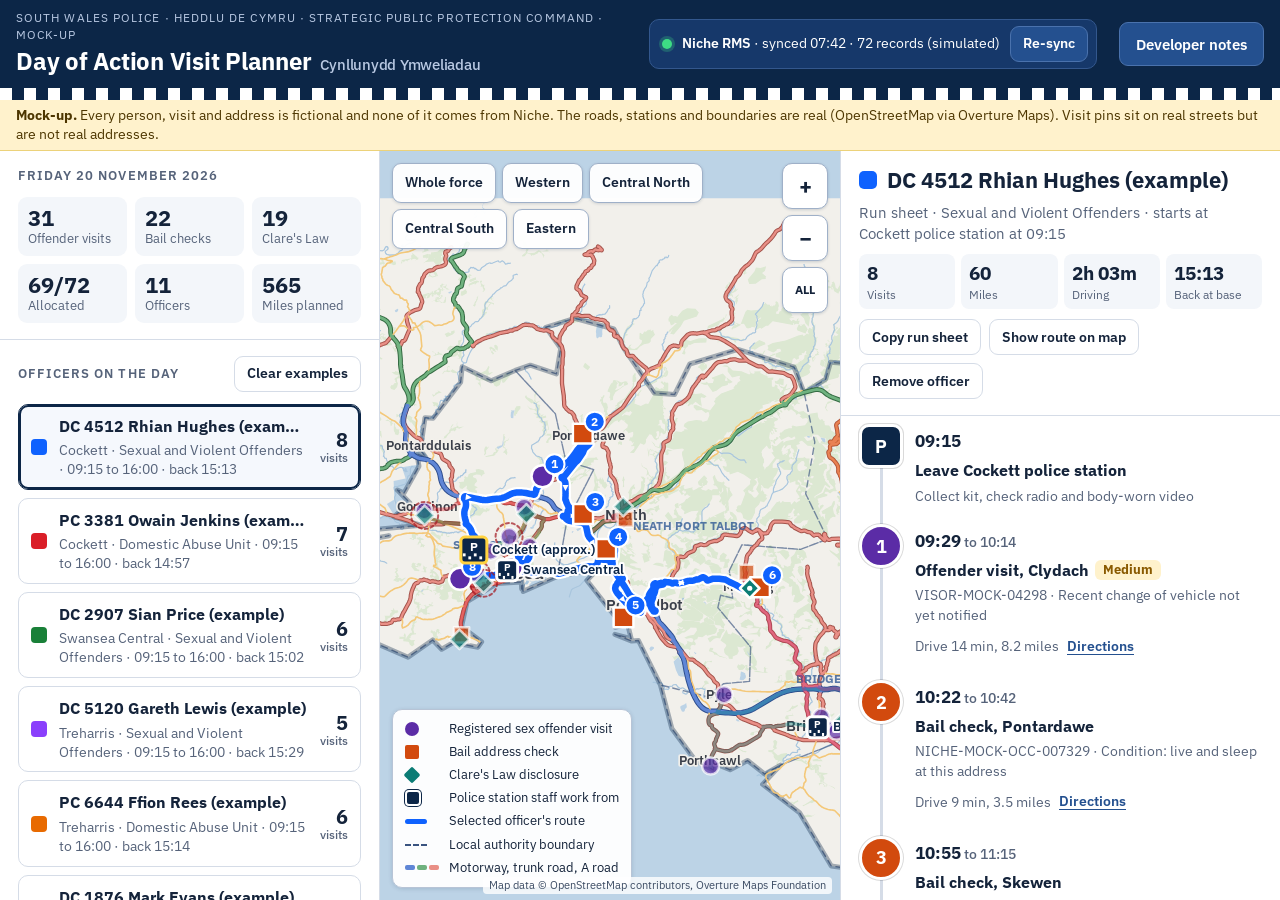
==== day-of-action-planner/index.html @ 505bb312 "Add Day of Action Visit Planner mock-up with real South Wales road routing Co-Authored-By: Claude Op" ====
<!doctype html>
<html lang="en">
<meta charset="utf-8">
<meta name="viewport" content="width=device-width,initial-scale=1,viewport-fit=cover">
<title>Day of Action Visit Planner</title>
<meta name="claude:viewport-fit-sides" content="cover">
<link rel="preconnect" href="https://fonts.googleapis.com">
<link rel="stylesheet" href="https://fonts.googleapis.com/css2?family=IBM+Plex+Sans:wght@400;500;600;700&family=IBM+Plex+Mono:wght@500&display=swap">
<style>
/* Layout: ops-room console. Navy command bar, planning rail left, live road map centre, paper-round run sheet right. */
:root{
  --navy:#0c2647; --navy-2:#16386a; --navy-3:#24508f;
  --hivis:#ffd23f;
  --ink:#14233a; --muted:#56637a; --line:#d5dce7; --panel:#ffffff; --bg:#e9eef5; --soft:#f3f6fa;
  --rso:#5b2ca6; --bail:#d24a0e; --dvds:#0b7c75;
  --ok:#17663a; --okbg:#dff1e6; --warn:#8a5a00; --warnbg:#fff2cc; --bad:#a3141c; --badbg:#fde3e3;
  --f-ui:"IBM Plex Sans",system-ui,-apple-system,"Segoe UI",Roboto,sans-serif;
  --f-mono:"IBM Plex Mono",ui-monospace,SFMono-Regular,Menlo,monospace;
  color-scheme:light;
}
html,body{height:100%}
body{margin:0}
[hidden]{display:none!important}
body{background:var(--bg);color:var(--ink);font-family:var(--f-ui);font-size:16px;line-height:1.4;overflow:hidden}
*{box-sizing:border-box}
button,input,select{font:inherit;color:inherit}
button{cursor:pointer}
:focus-visible{outline:3px solid var(--hivis);outline-offset:2px}
.app{height:100%;display:grid;grid-template-rows:auto auto 1fr}
/* header */
.bar{background:var(--navy);color:#fff;display:flex;flex-wrap:wrap;align-items:center;gap:10px 22px;padding-block:10px;padding-left:max(16px,env(safe-area-inset-left,0px));padding-right:max(16px,env(safe-area-inset-right,0px))}
.brand{display:flex;flex-direction:column;gap:1px;min-width:0;flex:1 1 300px}
.brand small{font-size:12px;letter-spacing:.09em;text-transform:uppercase;color:#b9c9e3}
.brand h1{margin:0;font-size:24px;font-weight:700;letter-spacing:-.01em;text-wrap:balance}
.brand .cy{font-weight:500;color:#b9c9e3;font-size:15px;margin-left:8px}
.sync{display:flex;align-items:center;gap:10px;background:var(--navy-2);border:1px solid #33578d;border-radius:10px;padding:6px 8px 6px 12px;font-size:14px}
.dot{width:10px;height:10px;border-radius:50%;background:#3ddc84;box-shadow:0 0 0 3px rgba(61,220,132,.25);flex:none}
.sync.busy .dot{background:var(--hivis);box-shadow:0 0 0 3px rgba(255,210,63,.3);animation:pulse 1s infinite}
@keyframes pulse{50%{opacity:.35}}
.sync b{font-weight:600}
.btn{display:inline-flex;align-items:center;justify-content:center;gap:8px;min-height:44px;padding:0 16px;border-radius:9px;border:1px solid var(--line);background:#fff;font-weight:600;font-size:15px}
.btn:hover{background:var(--soft)}
.btn.dark{background:var(--navy-3);border-color:#4a72ad;color:#fff}
.btn.dark:hover{background:#2c5ea5}
.btn.primary{background:var(--navy);border-color:var(--navy);color:#fff}
.btn.primary:hover{background:var(--navy-2)}
.btn.hv{background:var(--hivis);border-color:#e6b800;color:#14233a}
.btn.hv:hover{background:#ffdc66}
.btn.small{min-height:36px;padding:0 12px;font-size:14px}
.chequer{height:12px;background:
  conic-gradient(var(--navy) 25%,#fff 0 50%,var(--navy) 0 75%,#fff 0) 0 0/24px 24px;}
.mock{background:var(--warnbg);color:#4d3600;font-size:13.5px;padding-block:6px;padding-left:max(16px,env(safe-area-inset-left,0px));padding-right:max(16px,env(safe-area-inset-right,0px));border-bottom:1px solid #ecd27a}
.mock b{font-weight:700}
.top{display:flex;flex-direction:column}
/* main grid */
.main{display:grid;grid-template-columns:minmax(330px,380px) 1fr minmax(360px,440px);min-height:0}
.rail{background:var(--panel);border-right:1px solid var(--line);display:flex;flex-direction:column;min-height:0;min-width:0}
.sheet{background:var(--panel);border-left:1px solid var(--line);display:flex;flex-direction:column;min-height:0;min-width:0}
.scroll{overflow:auto;min-height:0;flex:1}
.sec{padding:16px 18px;border-bottom:1px solid var(--line);display:flex;flex-direction:column;gap:12px}
.sec h2{margin:0;font-size:13px;letter-spacing:.08em;text-transform:uppercase;color:var(--muted);font-weight:600}
.row{display:flex;gap:8px;flex-wrap:wrap;align-items:center}
.field{display:flex;flex-direction:column;gap:4px;min-width:0;flex:1 1 120px}
.field label{font-size:13px;font-weight:600;color:var(--muted)}
.field input,.field select{min-height:44px;border:1px solid #b9c3d3;border-radius:8px;padding:0 10px;background:#fff;width:100%}
.field input:focus,.field select:focus{border-color:var(--navy-3)}
/* officers */
.offs{display:flex;flex-direction:column;gap:8px}
.off{display:grid;grid-template-columns:auto 1fr auto;gap:4px 12px;align-items:center;border:1px solid var(--line);border-radius:10px;padding:10px 12px;background:#fff;text-align:left;width:100%}
.off[aria-pressed="true"]{border-color:var(--navy);box-shadow:inset 0 0 0 2px var(--navy);background:#f5f8fd}
.swatch{width:16px;height:16px;border-radius:4px;grid-row:span 2}
.off .nm{font-weight:700;font-size:16px;min-width:0;overflow:hidden;text-overflow:ellipsis;white-space:nowrap}
.off .meta{font-size:13.5px;color:var(--muted);grid-column:2}
.off .cnt{grid-row:span 2;text-align:right;font-variant-numeric:tabular-nums;font-weight:700;font-size:20px;line-height:1.1}
.off .cnt span{display:block;font-size:12px;font-weight:500;color:var(--muted)}
.chips{display:flex;flex-wrap:wrap;gap:6px}
.chip{display:inline-flex;align-items:center;gap:8px;min-height:40px;padding:0 12px;border-radius:999px;border:1px solid var(--line);background:#fff;font-size:14px;font-weight:600}
.chip[aria-pressed="false"]{opacity:.55;background:var(--soft)}
.ic{display:inline-block;width:14px;height:14px;flex:none}
.ic.rso{border-radius:50%;background:var(--rso)}
.ic.bail{border-radius:2px;background:var(--bail)}
.ic.dvds{background:var(--dvds);transform:rotate(45deg) scale(.86);border-radius:2px}
.kpis{display:grid;grid-template-columns:repeat(3,1fr);gap:8px}
.kpi{background:var(--soft);border-radius:9px;padding:8px 10px;display:flex;flex-direction:column}
.kpi b{font-size:22px;font-variant-numeric:tabular-nums;line-height:1.15}
.kpi span{font-size:12.5px;color:var(--muted)}
.unal{display:flex;flex-direction:column;gap:6px;font-size:14px}
.unal button{all:unset;cursor:pointer;display:flex;gap:10px;align-items:center;padding:6px 4px;border-radius:6px}
.unal button:hover{background:var(--soft)}
.unal button:focus-visible{outline:3px solid var(--hivis)}
.note{font-size:13.5px;color:var(--muted);margin:0}
/* map */
.mapwrap{position:relative;min-width:0;min-height:0;background:#bcd3e6;overflow:hidden;touch-action:none}
canvas#map{position:absolute;inset:0;width:100%;height:100%;cursor:grab}
canvas#map.drag{cursor:grabbing}
.mapctl{position:absolute;top:12px;right:12px;display:flex;flex-direction:column;gap:6px}
.mapctl button{width:46px;height:46px;border-radius:10px;border:1px solid #9fb0c8;background:#fff;font-size:22px;font-weight:700;box-shadow:0 1px 3px rgba(12,38,71,.18)}
.mapctl button.txt{font-size:12px;font-weight:700}
.areas{position:absolute;top:12px;left:12px;display:flex;flex-wrap:wrap;gap:6px;max-width:calc(100% - 90px)}
.areas button{min-height:40px;padding:0 12px;border-radius:9px;border:1px solid #9fb0c8;background:rgba(255,255,255,.95);font-size:14px;font-weight:600;box-shadow:0 1px 3px rgba(12,38,71,.15)}
.legend{position:absolute;left:12px;bottom:12px;background:rgba(255,255,255,.96);border:1px solid #b7c4d6;border-radius:10px;padding:10px 12px;font-size:13px;display:grid;grid-template-columns:auto 1fr;gap:5px 10px;align-items:center;box-shadow:0 1px 4px rgba(12,38,71,.15);max-width:min(330px,calc(100% - 24px))}
.legend .stn{width:16px;height:16px;border-radius:4px;background:var(--navy);border:2px solid #fff;box-shadow:0 0 0 1px var(--navy)}
.legend .rt{width:22px;height:5px;border-radius:3px;background:#0f62fe}
.legend .bd{width:22px;height:0;border-top:2px dashed #3a5480}
.legend .rd{display:flex;gap:2px}.legend .rd i{width:10px;height:5px;border-radius:2px;display:block}
.credit{position:absolute;right:8px;bottom:6px;font-size:11px;color:#3b4b63;background:rgba(255,255,255,.8);padding:1px 6px;border-radius:4px}
.loader{position:absolute;inset:0;display:flex;align-items:center;justify-content:center;background:rgba(233,238,245,.86);z-index:5}
.loader div{background:#fff;border:1px solid var(--line);border-radius:12px;padding:18px 22px;min-width:300px;max-width:90%;display:flex;flex-direction:column;gap:10px;box-shadow:0 6px 24px rgba(12,38,71,.15)}
.prog{height:8px;background:var(--soft);border-radius:4px;overflow:hidden}.prog i{display:block;height:100%;width:0;background:var(--navy-3);transition:width .15s}
.pop{position:absolute;z-index:4;width:330px;max-width:calc(100% - 24px);background:#fff;border:1px solid #9fb0c8;border-radius:12px;box-shadow:0 8px 28px rgba(12,38,71,.25);padding:14px 16px;display:flex;flex-direction:column;gap:8px;font-size:14px}
.pop h3{margin:0;font-size:17px;display:flex;gap:8px;align-items:center}
.pop .ref{font-family:var(--f-mono);font-size:12.5px;color:var(--muted)}
.pop dl{margin:0;display:grid;grid-template-columns:auto 1fr;gap:3px 10px}
.pop dt{color:var(--muted)}.pop dd{margin:0;font-weight:500}
.pop ul{margin:0;padding-left:18px}
.pop .x{position:absolute;top:6px;right:6px;width:36px;height:36px;border:0;background:none;font-size:22px;border-radius:8px}
.pop .x:hover{background:var(--soft)}
.tag{display:inline-block;border-radius:6px;padding:1px 8px;font-size:12.5px;font-weight:700}
.tag.bad{background:var(--badbg);color:var(--bad)}.tag.warn{background:var(--warnbg);color:var(--warn)}.tag.ok{background:var(--okbg);color:var(--ok)}.tag.navy{background:#e3ebf7;color:var(--navy)}
/* run sheet */
.sheethead{padding:16px 18px;border-bottom:1px solid var(--line);display:flex;flex-direction:column;gap:10px}
.sheethead h2{margin:0;font-size:22px;line-height:1.2;display:flex;align-items:center;gap:10px;text-wrap:balance}
.sheethead .sub{color:var(--muted);font-size:14.5px}
.sum{display:grid;grid-template-columns:repeat(4,1fr);gap:6px}
.sum div{background:var(--soft);border-radius:8px;padding:6px 8px;display:flex;flex-direction:column}
.sum b{font-size:19px;font-variant-numeric:tabular-nums}
.sum span{font-size:12px;color:var(--muted)}
.stops{list-style:none;margin:0;padding:8px 18px 24px;display:flex;flex-direction:column}
.stop{display:grid;grid-template-columns:44px 1fr;gap:0 12px;position:relative}
.stop:not(:last-child)::before{content:"";position:absolute;left:21px;top:44px;bottom:0;width:3px;background:var(--line)}
.num{width:44px;height:44px;border-radius:50%;display:flex;align-items:center;justify-content:center;color:#fff;font-weight:700;font-size:18px;z-index:1;border:3px solid #fff;box-shadow:0 0 0 1px rgba(0,0,0,.15)}
.num.base{border-radius:10px;background:var(--navy)}
.sbody{padding:6px 0 18px;display:flex;flex-direction:column;gap:5px;min-width:0}
.stime{font-variant-numeric:tabular-nums;font-weight:700;font-size:17px}
.stime span{font-weight:500;color:var(--muted);font-size:14px}
.stitle{font-weight:700;font-size:16px;display:flex;flex-wrap:wrap;gap:6px;align-items:center}
.sdet{font-size:14px;color:var(--muted)}
.drive{font-size:13.5px;color:var(--muted);display:flex;gap:8px;align-items:center;flex-wrap:wrap}
.dirbtn{all:unset;cursor:pointer;font-size:14px;font-weight:600;color:var(--navy-3);text-decoration:underline;text-underline-offset:3px;padding:6px 0}
.dirbtn:focus-visible{outline:3px solid var(--hivis)}
.dirs{margin:4px 0 2px;padding:10px 12px 10px 32px;background:var(--soft);border-radius:9px;font-size:14px;display:flex;flex-direction:column;gap:5px}
.dirs li span{color:var(--muted);font-variant-numeric:tabular-nums;white-space:nowrap}
.empty{padding:24px 18px;color:var(--muted)}
/* dev modal */
.modal{position:fixed;inset:0;background:rgba(12,38,71,.5);display:flex;align-items:center;justify-content:center;z-index:20;padding:16px}
.modal>div{background:#fff;border-radius:14px;max-width:880px;width:100%;max-height:90%;overflow:auto;padding:22px 26px;display:flex;flex-direction:column;gap:12px}
.modal h2{margin:0;font-size:24px}
.modal h3{margin:8px 0 0;font-size:17px}
.modal p,.modal li{max-width:75ch;font-size:15px}
.modal code{font-family:var(--f-mono);font-size:13px;background:var(--soft);padding:1px 5px;border-radius:4px}
.modal table{border-collapse:collapse;font-size:14px;width:100%}
.modal td,.modal th{border-bottom:1px solid var(--line);padding:6px 8px;text-align:left;vertical-align:top}
.toast{position:fixed;left:50%;bottom:24px;transform:translateX(-50%);background:var(--navy);color:#fff;padding:10px 18px;border-radius:10px;font-weight:600;z-index:30}
@media (max-width:1180px){
  .main{grid-template-columns:340px 1fr}
  .sheet{grid-column:1 / -1;border-left:0;border-top:1px solid var(--line);max-height:45vh}
  .main{grid-template-rows:1fr auto}
}
@media (max-width:760px){
  body{overflow:auto}
  .app{height:auto}
  .main{display:flex;flex-direction:column}
  .rail{border-right:0;border-bottom:1px solid var(--line)}
  .mapwrap{height:68vh;min-height:420px;order:-1}
  .sheet{max-height:none}
  .scroll{overflow:visible}
  .legend{display:none}
  .brand h1{font-size:20px}
  .brand small{font-size:11px}
  .bar{gap:8px 12px}
  .sync{font-size:13px}
  #devBtn{min-height:40px;font-size:14px}
  .mock{font-size:12.5px}
  .areas button{min-height:36px;font-size:13px}
  .sum{grid-template-columns:repeat(2,1fr)}
}
@media (prefers-reduced-motion:reduce){*{animation:none!important;transition:none!important}}
</style>

<div class="app">
  <div class="top">
    <header class="bar">
      <div class="brand">
        <small id="forceLine">South Wales Police · Heddlu De Cymru · Strategic Public Protection Command · mock-up</small>
        <h1>Day of Action Visit Planner<span class="cy" lang="cy">Cynllunydd Ymweliadau</span></h1>
      </div>
      <div class="sync" id="sync" role="status">
        <span class="dot" aria-hidden="true"></span>
        <span id="syncText"><b>Niche RMS</b> · synced 07:42 · <span id="recCount">72</span> records (simulated)</span>
        <button class="btn dark small" id="resync" type="button">Re-sync</button>
      </div>
      <button class="btn dark" id="devBtn" type="button">Developer notes</button>
    </header>
    <div class="chequer" aria-hidden="true"></div>
    <div class="mock"><b>Mock-up.</b> Every person, visit and address is fictional and none of it comes from Niche. The roads, stations and boundaries are real (OpenStreetMap via Overture Maps). Visit pins sit on real streets but are not real addresses.</div>
  </div>

  <div class="main">
    <aside class="rail" aria-label="Plan the day">
      <div class="scroll">
        <section class="sec">
          <h2>Friday 20 November 2026</h2>
          <div class="kpis" id="kpis"></div>
        </section>
        <section class="sec" aria-labelledby="offH">
          <div class="row" style="justify-content:space-between"><h2 id="offH">Officers on the day</h2><button class="btn small" id="clearOff" type="button">Clear examples</button></div>
          <div class="offs" id="offs"></div>
          <form id="addForm" class="sec" style="padding:12px;border:1px dashed #b9c3d3;border-radius:10px;gap:10px" novalidate>
            <div class="row">
              <div class="field" style="flex-basis:100%"><label for="fName">Officer name and collar number</label><input id="fName" placeholder="e.g. DC 4512 Rhys Morgan" autocomplete="off"></div>
            </div>
            <div class="row">
              <div class="field"><label for="fBase">Starts from</label><select id="fBase"></select></div>
              <div class="field"><label for="fTeam">Team</label><select id="fTeam">
                <option value="MOSOVO">Sexual and Violent Offenders</option>
                <option value="DAU">Domestic Abuse Unit</option>
                <option value="POLIT">Online Investigation Team</option>
                <option value="NPT">Neighbourhood or response</option></select></div>
            </div>
            <div class="row">
              <div class="field"><label for="fStart">Start time</label><input id="fStart" type="time" value="09:15"></div>
              <div class="field"><label for="fEnd">Finish time</label><input id="fEnd" type="time" value="16:00"></div>
            </div>
            <p class="note" id="formMsg" role="alert" hidden></p>
            <button class="btn hv" type="submit">Add officer and plan route</button>
          </form>
        </section>
        <section class="sec" aria-labelledby="typH">
          <h2 id="typH">Visit types to plan</h2>
          <div class="chips" id="typeChips"></div>
          <div class="row">
            <div class="field"><label for="sAdmin">Write-up time at end</label><select id="sAdmin"><option value="0">None</option><option value="30" selected>30 minutes</option><option value="45">45 minutes</option><option value="60">1 hour</option></select></div>
            <div class="field"><label for="sReach">Furthest visit from base</label><select id="sReach"><option value="20">20 min drive</option><option value="30">30 min drive</option><option value="40" selected>40 min drive</option><option value="60">1 hour drive</option></select></div>
          </div>
          <p class="note">Rules the planner follows. Only offender managers lead visits to registered sex offenders. Only the Domestic Abuse Unit gives Clare's Law disclosures. Any officer can do a bail address check. Overdue and higher-risk visits go first, and times the applicant can safely be seen are kept.</p>
        </section>
        <section class="sec" aria-labelledby="unH">
          <h2 id="unH">Not allocated</h2>
          <div class="unal" id="unal"></div>
        </section>
      </div>
    </aside>

    <div class="mapwrap" id="mapwrap">
      <canvas id="map" aria-label="Map of South Wales showing police stations, visit locations and planned routes" role="img"></canvas>
      <div class="areas" id="areas" aria-label="Zoom to area"></div>
      <div class="mapctl">
        <button type="button" id="zin" aria-label="Zoom in">+</button>
        <button type="button" id="zout" aria-label="Zoom out">&minus;</button>
        <button type="button" id="zall" class="txt" aria-label="Show whole force area">ALL</button>
      </div>
      <div class="legend" aria-label="Map key">
        <span class="ic rso" aria-hidden="true"></span><span>Registered sex offender visit</span>
        <span class="ic bail" aria-hidden="true"></span><span>Bail address check</span>
        <span class="ic dvds" aria-hidden="true"></span><span>Clare's Law disclosure</span>
        <span class="stn" aria-hidden="true"></span><span>Police station staff work from</span>
        <span class="rt" id="lgRoute" aria-hidden="true"></span><span>Selected officer's route</span>
        <span class="bd" aria-hidden="true"></span><span>Local authority boundary</span>
        <span class="rd" aria-hidden="true"><i style="background:#5f86d6"></i><i style="background:#6fb27f"></i><i style="background:#e98f86"></i></span><span>Motorway, trunk road, A road</span>
      </div>
      <div class="credit">Map data © OpenStreetMap contributors, Overture Maps Foundation</div>
      <div class="loader" id="loader"><div><b id="loadT">Loading the South Wales road network</b><div class="prog"><i id="loadP"></i></div><span class="note" id="loadS">Decoding 85,000 road links</span></div></div>
      <div class="pop" id="pop" hidden></div>
    </div>

    <aside class="sheet" aria-label="Run sheet">
      <div id="sheet" class="scroll"></div>
    </aside>
  </div>
</div>

<div class="modal" id="dev" hidden>
  <div role="dialog" aria-modal="true" aria-labelledby="devH">
    <div class="row" style="justify-content:space-between"><h2 id="devH">Developer notes</h2><button class="btn" id="devClose" type="button">Close</button></div>
    <p>This page is a working mock-up of a visit planner for Day of Action deployments. Routing, allocation and directions run fully in the browser against a real road network. Only the case data is invented. Use this page as the brief for a production build.</p>
    <h3>What is real and what is mocked</h3>
    <table>
      <tr><th>Part</th><th>In this mock-up</th><th>In production</th></tr>
      <tr><td>Road network</td><td>OpenStreetMap roads via Overture Maps (release 2026-10-21), 72,000 junctions and 85,000 links, with one-way streets. Built into the page.</td><td>A routing engine (OSRM, GraphHopper or Valhalla) hosted inside the force network, or a commercial service approved by the force.</td></tr>
      <tr><td>Base map</td><td>Coastline, rivers, woodland, local authority boundaries and place names, drawn on a canvas.</td><td>Ordnance Survey basemap tiles under the Public Sector Geospatial Agreement.</td></tr>
      <tr><td>Police stations</td><td>Real stations from Overture Maps places. Cockett and Treharris are placed by hand and are approximate.</td><td>Force estates register.</td></tr>
      <tr><td>Visits</td><td>72 invented records with mock references. Pins are snapped to real residential streets but are not real addresses.</td><td>Read-only feeds: Niche RMS (bail, Domestic Violence Disclosure Scheme applications) and ViSOR (registered offender visit schedules), geocoded with AddressBase UPRNs.</td></tr>
      <tr><td>"Niche sync"</td><td>Animation only. Nothing is fetched.</td><td>Scheduled extract or API, with an audit log of who viewed which record.</td></tr>
    </table>
    <h3>How the planner works</h3>
    <ol>
      <li>Travel times. Dijkstra's shortest-path search runs from every station and every visit over the road graph. Speeds are set by road class: motorway 100 km/h, trunk 80, A road 56, B road 48, minor 42, unclassified 35, residential 28. There is a 4-second penalty at each urban junction.</li>
      <li>Eligibility. Offender visits need a Management of Sexual and Violent Offenders lead. Clare's Law disclosures need a Domestic Abuse Unit lead. Bail checks can go to anyone. A visit must be within the chosen drive time of the officer's base.</li>
      <li>Allocation. Visits are sorted by priority: overdue, then risk, then specialist-only, then time window. Each one goes to the officer and position that adds the least time while still fitting the shift, the write-up time and any time window.</li>
      <li>Improvement. Each route is improved with 2-opt and relocate moves, then any visits left over are tried again.</li>
      <li>Directions. Each leg's path is turned into plain-English steps from the road names and the angle of each turn.</li>
    </ol>
    <h3>Rules to keep in production</h3>
    <ul>
      <li>The named lead on every registered sex offender visit is the offender manager. A buddy from another team never leads outside their own discipline.</li>
      <li>Specialist-only visits stay with two officers from the owning team.</li>
      <li>Disclosures respect the times the applicant has said they can safely be seen, and are never planned when the subject is likely to be present.</li>
      <li>Store as little as possible on devices. Show addresses only to the allocated crew, and log every view.</li>
    </ul>
    <h3>Suggested data contract</h3>
    <p><code>Visit { id, type: rso|bail|dvds, ownerTeam, uprn, lat, lon, area, risk, overdue, specialistOnly, durationMins, window?: [start,end], flags[], sourceRef }</code></p>
    <p><code>Officer { id, name, collar, team, baseStationId, shiftStart, shiftEnd }</code></p>
    <p><code>Plan { officerId, stops: [{ visitId, eta, depart, legSeconds, legMetres, steps[] }], finish, unallocated: [{ visitId, reason }] }</code></p>
  </div>
</div>

<script type="application/json" id="appdata">{"graph":"+K8Eu4M1gv34BEIHKQ9TIvUCnQWeAUQAXI8BA4oBnQNFoAFI5QLlAgQFa+gCJs0BpgUKZTxIUS0NI/oB0QLdBBGkBP0DdK8BTBlYDoYBwgWlAjo07gEnGmiQAUF3enk5jAIEK3hjC5YB9gGNApcCEQIeTv0G0QFvhgT9IZ0HghigA90e4AEce1GbBIQBAUfIBcYBhQOPAjVGPBjVAX0wRjWxAnALd0YLWnFuAk5ZrQJlhiFjvx3GASrjARm1B9Iq/AXiAqkBKQ6FAbABGArYAbsEugXHBp866RSEM5YorgG7Ha0C3Ry/FIILsw3kJv2EAfsLqgOwC/5t+Q3lDIwI4y3yDrcC5AacQfUUgS24GIQE8wy5SMEDgQTECfAbhxGyBO8Cjw+eDoAH3AS5DZ8KmQ/MO7lf3wR+7AbMBKYQrQbJAowCJf4G7g/NBskQhQjADKwN2B29e/sU0AmiFa0K5RH7Cp0EgyfMD9EDkhCIAuUBrAF5mQTIA/oD2AqDAuUOsDLrAs0FggPdLvcByQFKygrdCKI37APfCMgEywKxAeAB5gKFAmIZvAToGyf+AvcFqwWgGJgCiwj8XxYYAh+CBq1c9hCPIJ8M4hukAXeZA0neAsIBESmFDPtN/iOQNLsLyQFzJ+sGswN56ByMBpYBFI4BgAHDAboiZ/gBsReABP02HPMfKDpII4wF6gKHCbEF6wGcB1vcMpQH/wKzA80LqgEFuAOpBIYBlQP1AVh6xAGdAV8abRIUEVwVF/gBjwLHAeATHxeUAagcswPBBswCtgeeAVO9B8EYsgPwAdMEoQLtAeIwjgXyBKoD6ATFA+sEvAa3Ak/eAoMDhgfOCcEaqQW0EOIGkQ2GCJEonwbCDeQDogTPBuoJ0QX7L0RDPUwcRKsBnwEzBYwCjQ/+BrMOMRqtBZ4B8AWLAtcFUhYuqAFrvgb7Ap8BPwyGAiOmApoO7A/[base64]/[base64]/AoIE4BOtDOhVb9QJIlCAAb8FAyBcHSu/BEwBA0tPAi4/EsABT3UFLJ4BuwEgHRsFKeoBfBNVSzQGTyo6ngMNeAknIgYRKwojDhAKGgIeCBMGPSRaI14uUwl/BxEenAErigRO2QG+AZIDswGpBhZ9EActYUYYQ+MCGhoEmgFjjgJTU1LlASqDAgdMKWNMFlxekgHQAa8BBIYBXXEHOqoCFggMrgMEKt8DnAS2B27/AZ0I+gGoBwdZkQLDBC+nBCOdA6MBVMIE6QbhA44IZiUckwEiekIXVO8BbZADwAEEPaoBxwH6BIgBX6ACgAODAscBhAFpwAHNAqcB3QEtpQFXAQmTASmSASQPtAGzAm7RB01EPBYYATA7FqMChQE7ngGMAiKmAUtDT/gHVlTtAVpm1AEdTiv3AWn4AqACpAehAe8CiAFzF8cDiwHMAdACqgEbjgMrnQI6lQJRmwQJGhY1BCAbugFy/wIKHwj4AigaFwhfkQFsuAewAcwCkwHlBUKSAnyEA0KDASn3Bm9hlQFLxAEMes0B/QKfCxkgR0u0BbUBqgMy/wGOBvsChgk/P1BSftwEmQKsBNQBoQOEAYECPsgFOakIHMkBDP8BHPYBIFY5N88BlwF8+AUsUwoMRrQEOLkBTfECOvkBY/ACtAEeWfQDGIUBdGEPfXe1AlA7ABcnCUaNAZQBoQShAvoBGMUQS0oGmAF2ZVpVExwFdELJAXONA9cHrVYWI7YM/hG/[base64]/DnbAqAFFoADgQFBLCs1mgFchBCRAfsFaDtWlgQtlw2mA+YCxwL2Aw7SAR3MBC7yATL7Dx/DAkHKAk0yHfMHrAOEAZsBwAQ/d0iJApMB7AJthASAAvYGFZgEzgK/B60BqwOfAZwHbg1LygaQAQssrQTTAUPiAekLB9cGJC8XQgtEhgH0AkrSEp8CcCogTjy2AeMCqQGtAs4CwwO/Au0EOwpaHpwBygclkgVqjwyFAcMGXREu2AI72QEZYhT9BUgzIy56CBzABDUvVowC/wHsCcYCAJ0BjgganwIA4QGMAdEKEMQNsAHFBNMByQFq0ALXAVGEAowDNJUBF/8CbYcONVTYAeABvhbBkgGSBfJEsxHmB6MK5kfnAiWiA/wBywGMCWimAw7FAlDDBBGAATHUBROqAjCPAhH7Aww3KhoAuQIKN0a9CIAB3wGxAfcEIgoQE1IwNUYXADAQM/AIMk9FpgbmAdUFBMgGFIYGVLkE8QGgBhaVB/oBuwHHAfcE9AT5BrsErgM/[base64]/HUArQSAvQdoB1gSTAYcCa4cEzgGGAgERCic6aGcPAkUs+QEaiBIdkwFMhAINrwE8/QGDAXdqkAM0lwJOYlXQAYYBqQePAZsKJpwVEAgGCkyZAwK4ASf/[base64]/[base64]/[base64]/Q6sEXtT8QODEIIKrgKlBLYJEmIVcTbqAewB4gHHAY86eBYMDPQBZaoBogPqAoAppweyCrACAj32AzIVigH4AR7FBoYBVlOxA1mfMg8EVmGuEfMHsw+QC2uJAm4WFI8BAxIJ6AFH5jm6AakD4QFBngJ+ceUBEugEBi4inwF+hwUdlgJS/gRWywXBAr83sAekAocEqDcnoQECca0B8gK+AsYBMGbwAo0ThQSyEooC6wQHigEnwAT+C4uZAesR5QbSBew4kgL+KzIRBhtGyjnZAdwBC384ZuYC7QN/4Q47GhMpCjgcNjWLAVyEEzKKAegD2QePBN4DwgGOAlr5AsICswOlA9ELjQESNDy1AdMouAFdelG/AcMB4APcA+EBrDq0AfUPEAUVA4ABxg4ujALvAc8DrAEhtwGZBLQC2APPAagBhAHQASXvPD/[base64]/Bq8CqghW7jirAc4DrQKDDqgBRSUpngOkAroNpQyBDrsib98ChgG8AmS9AWcHhgLsL8ABngndArMJmASbAReNK1OtCxoD4QO9AiVm/hH7LakLyi9wBfkBggrPApwr6gJyMYIBHBuEAaQBHtcrdIsCygWeJrcD3yQ/aB53rgO2AbkDkwLuASwNRrsChQzUAr9XsQHXC3IPJMcBQawCDRIiCekBN1ahAgYCjAHGDIsCrAFlFRL3CnBdC6UBpwGuDdQNxBWVD6EUHVe/[base64]/AFuAF1gAIHETTMDwAQAzY1tGMGHeQBXAIJXp4jZigHIReVAw0sFEAHNzI3ATxYtyA9qiBoJ1WIA/[base64]/[base64]/sC3gFOvwG8AqgBwAHXAvABkgNa3wK/[base64]/BAs4L2AG3AuABvgLIDZYCSVhsjwGgA5sChQTtAj0RjwEQBjs0OEV/RhEHEhaJB50E1AfpDVIwAGadAWGrAcwEMvkFQ6QBHuIFLC8oDIECFwQpJXvYAQZDhgEp8wXDBOMHuAKmBaQGxBU9zQEWDRYPD6ABFgwKDxxQAdsOTERDIs4B7wIovBBUmw0jzQMQWMkHwzTVBqo1kwF0AIwBYxU4XFEbxgE/KTB6UJEBrQFQN3tVogMR+QEiKCiMASZx5gEKZ94B0ggd9QnkA/cGZUKlAe4GdixQT26CAUtOSQebAgpupwEGFZUBbHNyKGFKJ/[base64]/wWYAZYBVFUBCKoEIw0YHAeeBBAJAoAGGqcGaCroAYgHKZkJ2QLXBHL9AUoE3weXI5YN3QmdC5EbBdAKxgHbKRPsDcEDkAZ6ygLUAY4VuwusDC/KDHSJJYkCxxCqBLpKowH8GnMBtQLhA6YFogEOF50FowG8A8IFf3qUAR62AjRjmwUNMSIjEjJ0/AapAS0+zwZcAUkVAwkLJQAFW/UMVLYCFxAGXIgBd9kB4wMYP0WOATCXAUcKBkcLejiLCTQAGD0MKoAIiAeTBbAHWYgH1AK8CSUD8QGdAztUCOsDA+YFU/cCTNcCkgE8lQS1CtwCcxU9LZoLgAGwAYcC5gb7AYcB3wEBvwUGwgJNhgJ69wF5B44BpAIMBJMBjQHTAim9BRkzxQWrAj0n5gXyAik2KjsrqgUaP9cCgQHAA5YEgwEVBBmrAR0/Kl7hAm0lEN4BCQgyFEkCErcBIRudA/[base64]/wh31AVlyQKxAtYIu0zwCLUCU8ABmQH2XJ0CHeYCuQ3OAROHAlOMAwa3AsoJ+AGdArEBgAMhJUIQIAaUAZwC8QH0AktKVbkGyAqcRKkHxUFmOc8BqwFgvAQeKStqLPkFqQGfCI4BQ0ueAp4CYaUBsQIYmAd1swO6AqoCO/[base64]/AuBC84GDJUTNdgTSghnWcwCq0EhhgEOlwFJCDDjAbEB8QadAuYHogNI6QGYAaoBd8UC/AuSAe8MhgFLIZ0HZSYhsAdLsgEBlgyPAfkMJ5QBqQFHA/cBcu4C/QFTD4pCjg+6Ld0D6AjoAYgS+AGUBosMoBubAivyAXvdASCWAdADwAG7AtMBiQJKnQE6b1ycAgyfAhkDDbID0gScBvEF0ghpV5YBhwq5AcUEf5MBH9YBcdoBhALuD+wBHaQFxw9TWmY6Do8D2wGGAXP3AcICEusB/gFAWrMBTVzGAxY2rQHDAUHZBGWVAl7SAQwCDgASkAUwzQF5rQHMBIkRmgFwHA6IBOMJqwGuCq8Dgg++AQ456AIEEh6pAlU+hgFwG3SyAq4CgwVc3gKLBghljAK0AT1u0wHCA6kBywINDBIMad8B/[base64]/QBLHv1AZQDtgOBAp8DyAO4AbsN+gFMF4AIMXwGESMSggGpAlysAV/hBXgPbbIE/gH/AZsCkgII7QZJCeAB4AIM9AQaY8ADkQeJAqwHGwMKDzJdX8wBBRQiD4YL9hb0B9gKlxKdIxsQjgKbCMIEnAX+A6YGmQXFB5YBFMUC3B+sA9MfPJYC4gHDAm+8ARoaIiL6AeoDkwGHAx8OtAH3AgI3awIqngQcEDrwAQ/dBgGGB5ABaEsytgFVogHuAqsBkQI1HrQBNGX1BFgqXyMSC8oBogFpqwTQAbUBxwF8ggJKUZAEAwUFByGUBa4CvgIU3Ql1yQIW8AMFBQ4QMP8BctgBHZEB0QGJBO4CVIUB0As5GBzVAqoBUm1ECZACiAE6/wKrAvwDmAaDBZQB8gPgMJkCeuQBkivZCogB3hGNELoB+hubCeIWnQivBtUMykbaBtIP4hGDGu8N8xiGC/cE/QrEUPoHugHRBqcDhglWowm3AbQL5wjwBKAk5R7pAf4IxRSeEMQLmRiiB0AmvQGqASWBAhuOAbgC/RI4lSujCPw9ggGZEcQGtAzuMOUSOUn2BMgCugOXA+MB4QEJOhQBuRueE642fO8YuRMQFyUb6wEPiAIF5wEX5AEFkQufJLQRgwvGBIcc9RbZDIoEwh+6BRrLD+kF5hvJBK8KqCWJG/IR+C3PDvcemx0ftwSSAyQRDFIWC6kevQSKIc8C+BLPCIgqvg+NATolWycKCwhQARglYc8QjgWmCZVj2QX7HYoJ/g6NBs0ZigS3BK8CrQv4AVBExRP1CPwsQi1AiAHSBqcz2QjNCssCKuwK6xbRDIQbYy28AbMBmwFwkQJ9vAHeAVdJOnztAbUDIPc1+AGGAZECtwIckAMKKtwBXNsBwwQfyAEFIj67BpYBJiWbAeAEhwK9Aa0DfaIHxQF/HvwDdBk84gNAzAFhjQMTECojEo0CMmU/hAIg5wOgBOECwwSKAY0BKYACRAzQAQk+fKABNLkBENMB/QHHAowCFkGgBkRU0wHUBIACWoIEZPkGuQVWlgEz/AFeT9YDeEP5CgGSAeMBvAGMAp8DMIIEGvUDASU0XiAhNwVWQzv+AiE7GGNT3gP4ApYBLZwBJ5wDzQKsAooBvAFXpAEKjwG0ArsDQcsIBzNGsgHLARykAbECZ78BOikoggIwggIQdEYkON8CNr8DNesCSIACggGCBE/0Ay3+Ab8BRyHQArICFi7OAuUCY6ICmgNl+QOZAR4XgAL+CLYtCrUo0QJukQKDBgqlA8EBpwENASAEpgGqAocBkAHOAbADtwK/B07fA5kB4wUuHi0zHhlWBitKOBMGLDRhMSaoAYwFiwIqsAHXAULsARi6Ac4B/[base64]/zAuoBGAs1IdACSmk42AKFAocFN1oKjAE0iAkrlAG1A5AdjAEkPzAX+AWkApYCnwHtCIQDgAHNAdYHHh08IhBpgAGwAVdgkwSKAYsBWy/wAvIBtQdLAl3OATzRAlqvA4UD8Qi4AawHHAJJkgEN4gQZkwElzAEhoQhahAPDAeAN3AErE3MSJRQvftha0An7BKoC+z/[base64]/A/gBtgIrjCCSB6wDuQObIk6FAuME1wLIBCoAGCiGBAcqTv0BGiUNrgE1QkIMGzpYAi8lFdkBED4SexpIEm0ONKwcwBr9F5gLqgFOST67AcoBnAGAApIBqQJRG0ZdWlV2Gmtk/wNL5wPVCIIB8CoPJA3gAiCCAZQB6QMz1QMeEHGuAuABR0WOARpaCK8C6AfYIIcHoSBCa1bGAWqLAXHuAYgBCGFpCD1QpQGNARCcAdwBIJEBEV2KAXSGBPIGjwL5B4kCmCF4wgSwA6IBwwWcAlQw/[base64]/cm7AvyBrME/AOyCpUQxwbMDL4EgAH7ATeXBL0BaoBTxCD7FRQa7xGGG8kGn2XuAsM02QT9AqwBCsADLs0HR8YCjgHMAp0NwQWYDPEF/[base64]/[base64]/AR+aBEblAZUB5gFQXADkCMAk0RDaJtAJrxS3C1L8AfoT8gTwJeEHWE/zHIgLkAeRAf4IuAKODI0ClgKfCJkBnQjtD/UGhhCWBsQBww6mA5JV4VrbJcYJuhPvIEDpAfcEygGoBoYPkwvrAQz/A7IBgREhNbgBrEOUA3tn6wHpA9QDJRUu/gEIEA0dgwFoEgcjDhU1TpECPqUC6wEzTDP/AYgBmAHmA78DfqwE8Ugl/gIwFG8iX3mhARJBW/IBW6kDTswBK7cCzwFXWK8BrgHVC7Rw1h33C5cbtwqQI84DhAXGHfcr1QbqDq0oxRDoMzKRRu4I+Q/tAd4T9AHqDcMBFewBrUjkAvsCoQTyPnMkRB4fHuYB0AsCQRyXDJAD0gwGICO9TABCRhtQzwTEAsQBrQGVAhYLSLIDZsEQ/QL6DYkFlTuDCM0UqAK/AkJLuQF9CB0IHyT0ARw+2wKaAksLUEQ7ZVla1AWXRUglFxQQEOoJ6gqbCe8KHw0PFAYfDSMCH/[base64]/KGuM5txj8OJQBHo0BHtYBDZ8BqQGaBC7iBfoDngmxb78S6Q0BDAEOwQEbEWQYAi0DvAHxAaEBkw0GEqUB+gK1AeMD5AH7BlWPA/oB9wP3A4UBzASMCRUABK8CtgFjGbIKKZcHIKQBPKwBL9sEEXBK+QGsAQ7UAZQBhwPBA/ACugQdmgEloAEvogEthgE8B18cvAOKA9ACmATRA78DRB4FlQWXAmwoDnDVBqYCb2uaBDiXAkiBAaEBzAZQCiUsOqADA1Z2wAEKCDznBakBqgWSAZUDoQG/CsICrgIS4QIN1AwDgQFK4QnlAvcEhgMhhQGHAQv8A64BxAK/AfIC0AEqJcwGObECtQHBA6ABHEDeCNkB7oAB/gPjBrECyA0yIlvyBcIClwQjQ8ABkQfNAeYGpwE+YJECmgEyPR84gAITJGbdARzSAZQBsgE5pwKIAUO/A/eFAQuvDH3lAhoDpgLNBSliNKIBOXohwAhDvAIEyQN2jQUsmQUOLwquAlqKCFv4AXaRAkm0AgOdBwPJAlUoJoEDN6YFtgGDAiICwwH4BPgBpAEtvwRO7AGAAbcGiwHeBOcBtgKaAqoBGuoB7gH1A1dOENsBA/wEbiEbdKgGngnzBaMLgQH3ATQEDjEmgwGAAbsFC0N/qgYgbTbcBQq3AUY4c48FakF0mANfqQdmlgQpjgERDgMbmAGQAWmEBFW4AeoBhQYMoQEgYDlkTs0B7wHaCqoCDIgBowa9A6gH1ANACOMC1QGzCQQPBSoPHQUaQsEDCSCSAcUBe9oEMgRGvQSiAbYHywLKA4wBe7oB/hX/Bcx8gwEKtAvBItEMsEJKecIOtQSFF+cS4A+iVPUF8AqwApEBgwaFBP4Lox7LDZE/tBSuRgUY3xW7Re0BNWysAUUOJE6TAYMB2wGABewW7i3ADrgvlwznAokC0AvkEYcCowinKDXIAR1WL4YBF4wEFSEtMhEpowH7Aq4CrQELswrVAQCNAa4B9gO0BH/LBpkBJHSvAb8J+w6IEgmjCfcoBiSTAQRVnkOiAlrPApEJpQE2cVE6zSVdR/8BVMsEqil7KjxKa4cBRPcf0gHYIJYM0Vj/DalyKYoCxQH/Dg3wBCWjDnyiCH2DA3IEigF5HIEBtwLRAcABvQEa6gFjjQIBhAVc3g0ouwIF4wLCAZ8BoQJgkAHpAzWPBBcbQNEDlgHOBf0BCY4BmQJQ6wMvnANisQE93QIOpAQPcgxBmgG6A6MCxgVwrAQjigkcHZoBQJ8B/QbuAWpEvAL0AYsL+wKKBX9WtgGRAbcBzRBYugMg+wMfvgILEDzyAxEiIpcBU2sijQIGB3zxAS2gBgujAQzYAhTEBC9OnAGxBzmNAQe4ATr5Ak/vAbgBMiiYAyOnBCvaAlj+BlpcHKADnwHTAWHyB23iAZQCauoB7wG/BLUBsAfIJIMDqx+TAU/qAaoClwGvATHLAl5xDYgCe0Rk3QJ10QjpAZQBtALdB3azBr0CfCZtQs4CcqQBkAHlAo0BjAnkAqQJwwLlB1VhcNICILMCvAH9BGli/gGHBeQBrAXXBDZsugZfR0aBAScncmwp2AEvoAryBpAF6QX1A2n1BFHiAboBmQH4AVeFAt0CYIsBd9cBkAEBGJED+QGwBJwBtQl6lwK/AZUFMAVIdkDlAYsBZPIBrANNrwMipAdE2gSTAYQFANUHEwciDBIrAKgI6AH/CKMDct4BQREFFrkGQKkCM/[base64]/FAzh7BDcsygcYvwMC1gJLGi7pASHvBFz3Cmt1QvYIgQHjCogBIR2oAcMBFsQBQTXLAbYB7QEvvQIV8wIk1AgAMKwB2QRc+gIW/QVi5gYL0gaVAugHCn+UAbYHa2EikwOZAYsDJZYG/AvwFvcJvQqoAhaPARc8xQIEpw8Fbg7TATUBHP4CB2gVWmGwAcIBKRKYA9sBiwcHxAJhbjaWAxb5FC07DwTSARkdLWDICo8BygEM8wE2DCRBJlQc7wmiAYcBPaYLaYECEIoIAI0DKPQEF5gJNJQCBY8HQ/YDSKsBQMYCmAGrDW/IDAMHGpkDKkxwjQjFAakEhgE2ffkDKsQBb48M3AH8Cx5JGp0MIQCmAd4B3wHdAVOPBd4BCJ0CmAniA0GxAYkIBlUWEljMBlbCCx+YAa8BwAE4/gEUxQI+3gKtAeAKZAVPVyDECBunBBD5AsgC8QKvAtYDL7sPWc4MwgHgCl8RvQLvAtYFrF8VuCOnBtEFnAbMEo8GoC02kQmpA7gIB4YB9AWbGkoG6ATCKNcBn0leNL4GkQKVBooQuQEyvAOxAsYB5APLBHWnAsYNvgSyG4gG+grfBsQa/AnGEf0IhWJgPAz5AvUB+gKiBpEPpwOqDx17rAK1AiXaBM0CvwXoD7lP8Q2QIP0F22FZZgAeBFoIvQ6EAaYL8QEkHwABJmvcAaQBnwFTViS/[base64]/lBxKhAvICEoACtgL7AY8D2gLUDI0DsBZwpQK3Aa0N3AHgByKDCnvDEBoDEg6KAc4ECGgJygowYCsuSPsFWQ/3AYUH6ARRxQKcAr4EhAWbA70FIakCAyHeAY0FgwKSDSBFNKoBHk91kAcaCR0TMZIB7AFya/gBYoMBgwHAAZUBmwOuA00HQiP6AU4vbNAMqwK5C0z1AVKXB3OFA2jKBwKvCZ8BswGAAlojwAJVvQFcKAeFAT6dAzKIAgM+PFoz8AMfhAgQIiKkAjX1AyhGCFB2+AFTkQEotwEp6A7IBuEJnQW/BEWLCx+mAjNYBDD2AcQC+wHhCGaGAlyJAgrBBXPkBqABI/[base64]/[base64]/gGFCfkC8QJfjwHOATuYAegCNYMCNHxD5wnED+kTuQ79HRMGBscLPAgRyAFQrQKXAa4MnQXTaFPGAT/DAwSrAycNlAHOBC+pBESDASjgBNoCmhDXAd0KhQGDBES0Aw+hAq0BQaIBGRiRByjgByqTA/YBkQKZAsYHugGwDlahDiWfAVRpUesHKygoIke+B5IBmgFCf4gDlwK5AtsE2gGoApIBhgGjA54RHhcZMgc2PCHsASKrAUcnJPAKnAvTCd0eUtIEB0axAb8IShOEApABa+YCUrAEbu8BF9IBDqkBHjQRvQQIjgW0AcUGcKACsQGkAw5vZn4mqwEyqwRZrAayC/omkwz2P28CEacBHaYCLRIbEJoC6gL9BIsF5gSeBIkD0QOEBLgID+cBuwGNBIYDpAE2VgR1BIoBJguDAd4BvgF7RMgFgQKhBh07K8IBIp4LBPcDE94JTiv0AeUJhgGWCtcC1QvqAbQBQEKSB/0QyQr1YhvJATM1ogGXATCwAi6ZBR5UEtwFKi3MBu4Q6QShEBnJASKfBM4B1AavAqsDeDRbtQWeAZAGigHwASjJAyfsAfoDjBK/[base64]/wKTAawHMuMKkgKIARcIhQIBogIcjwIwlgL2CLcCzwjHLu4B1AQ5fDk9HRnmBDHnAW9FwhXyAfcSTmaYAVgI+QFHxhgjD/MDxAreA/QCgBOYOYEMlUmlBaIBCAkdAlydFhDyARbfAXSuAtgCuBeMAbIBuwKLGGTLAeQEwRoHKbMMjAtTQUSGA40B3wLACK824wWPNBKTJZUCjwh+CtABvAcCkQQQgAVf7QjWApwJTnEU/QYxyAdjoQl28AFICZQBkAdUnQFtvgK6AckJ6wE03gO4AYkBvQIlkAZihgQSBlyZAkLiAd8B/whuuAVS8wKFAdIDEpgDygG1BCfdBHjuA7UBFHDvBB0WTAALL0zgBW2MAQASdJ4DhQN6vgikIb8E1GEUCRQMHZ+GAQqAAX2FBKIBjgIZrwE4/gTBAZQBtAIcO7cEMOAEdrUB/A/[base64]/ugEQtQEqL4kBWA9JffABcuYB8QHtA9AQnCLxE6kh7AGZAaUCFZACATmCYP4qtQjtE/EUogm8BJECr08CTSRHTTM0dhw1QCqTAZsMTv0BQKoJaQGTAfwB7AKvAZcDqwICgAJw+AQzhwGBBvYKsgxYuwfZC1Q2V/8BPdEBK9sBHPIChQOnAoIC2AES6gEcGvgG6DMU6R3PCPUUfr8BJMEBFxO5AbIDG1NBlgmWAUK/AThkgQqbAcICAe0FSY0CEr4KYBG3AaQESmwINiF9yQL2Sw3hBogCqgS9BYVRFWRbkQHQA6AB0wFXCTYEFBQV5AEPGYcJPSlugAEsGbgBdTmOB2DgAnyIByfFBWATgQGVAhC/[base64]/0FlALyBG+9BAXmAR6hASwYmAH8ApMBJ5QE5AqBBL4F9AHbECykAscC5wKIAwmoAUcZtwF+lgJjgAJFGogBqAOxAuUDGroHmAEOe7UCTLQBXxI48QGPATbqBIQCuwLSAtoB/QOrAccGkAGRA3uYBYwBqwarAQ1GhAGkAfUCJIoOrAKIAqgGigrlBusE3QG2AaADlw7+D4mxAYkO5RVwlJgBeihpRQ4OvAFRDRJE3gFr6QG2AW4WAh+LASEJIFAUV5oXyxKTD6khMUEnmgRsmQGhAxoCCRMQpgPIN5QB1QMw/[base64]/US3wqBJ4cDUGKVE6oB9QmyCrEN3Qy2KhwNF0FVjwFkHdEB/[base64]/[base64]/gQZLwshJSrWAYUBzQHqBkJWYqQBGNsFO+oBXqoBa/kEESn2AdkF7QGJFa4C+QQA5QFbngLUARBZpwIREzaQA2sGbE7BAQ5aTRsRC9wCDkEDM0VbEOwCCvoQFw0OHiOVAQsWCSP8A/gB7wPMCQ23A2MAAWtY0ggwugI7sgG6AZ8FIaYDLvEEkwGLA5IBuwUVDTiaBjfYB2TtAQCWA9gBtwmTAuUFsgGkAU+XBHVOKMEEFi03YAOiBB8fVmfeAQA9sgV3EK4BhggQmQJqlgS1AcwBEwgKE4YBpAEq+QZ0lwWzAZMHGgETE64B2wGZAZEQCEIo5QIUOlt/ogGFAacCDpABCKUBgAE3YEC/[base64]/[base64]/[base64]/UCAuEBxwVOlAHuCAEEXc0FiAHbAyM1hgHxAeMBXrQBiQEdGTaiBVK/BQ6GDU+tAQQDaNYF6QEBrAGJAg4WtwGaAbEBdBadD8cBlwG0AnF3ygSbAd0BGNUCO/QDANAL7QH5Cl/OAQ0VPqkEUqkBKfQCFwccBUypA6YC3gVzjQnoDqkDTpgBE5QQegSZAWjUAYcBCqIFQ13UARYtjAKLBh3aAqEFZIEBeRoLKy+sAcIBgAHpAccKGAkDGNEDvgoiCRsrCZsFWGMs4QEhLQg2MAubAj1l7AdujAELzwNzAiGoBMoBsQJr/QRmETKkBUgVP0SyAcwuxQJg6gG9AZMBDewBrxLuAvkFHboBxQGQGWpVOaQBMzsXcSElBCc7WW5HUcABxQGQAVqvAl1p/gKcBOcB8A7DATkGtAGyAtMOHmQTBChMNtoMiQGeAxF52wHOAsQEM6MBdZ8BvgKWAWDbAm0fnQMS/AMDWAIE0QE04AEEjwKHAmQkNZ8GF7kBHMABLb8BTJoKOfQXB0eQA1ivAa4FNM4C2QHfA7wBDBSbAdMBDeoBcdMBDUSaCEZ1EswBCQiDAasBEgIbagh3NYQCCgg/tQEQcDrDAhoDCxojrQPHAacFYMgJCpQCBg4PEy6gERoVLU42CS0cggGlBDWgB/gB+gZ7nga+Ad8JgQLhAQyBAhaAAR9yEBIeiQIDjgEfANgB9gNUngj7A+0CjgO5AacBA4AFmQ7NBIsC2gHgBQQQEw9vjAMXECzWBH65BAoZZJkCvQJLzAKeA0e1AVzWC1aXBQvqBYIB/wbrAd0DFCMewQMWN0eVATv1EkSoAaYB2QWRAyfSAV150ASJAeIBFq0JbIcDNnNMlgGUAcsBRrIHEnvmA/kC2wKOAwIJBA9J2gJqR0meBgELEw7oAt0FkwH6AXvqAtMCnwesAZwOBoQBAyhf0AlQswEd4A1U1AIU7QSQAe8E2wGsA0isBqQBDiubD1cHC/[base64]/[base64]/GAQGQzNX7AG6BIUChgQPCyIYXrsECgL/[base64]/[base64]/MBTJ4BBUQVTaQBlgERfhtJDgQJCkgEFlwQCQUQKZ8BCw/GAb0MBs0BnQF5hgItdx4SXAVwCdAOFRYmDeIF5wL/[base64]/UBxwKDxVntwJ4Ih3TBgAIABGZAocBsgOLAc8C/gK6Ac8Fb7YQJ1Ma9AEHDxYmJJcCrQGaAgf1AU+CAVZ3D3O5AYgBDgg7F7QBoQor+QMRkgMJCfYDmwgWAhABiAF2XDsfpgEVAxoLEJUCVIwBQf4GqgJRTVvcATFPogEprgIu1wScAbgCC5IHzQGUBKwBlAEA6QG1A4QBJ2HCAl2tApAEDQl/pwJYtQETH4gBFa0Bgw9X/gJwtAwsnAJk8hYr/QJoeO0Bhi0pogNkywYHLSQxBjoiKxwhigG4CgX3FiIjGzBMKx0+FgMeEQTmCqUBlA3YA7sD1wKsAYYF/QT1Ap0F6QHbC0wfK1j6A70ZqwORA7kBEW8U+gGFATsXFA8xAcABABJv3gPGA/sBzwMlBiwID9IGABEAD98BjCWKAfQGgANU4APrBukDmgMJJhrDKlznBDIvuQHeCFjLAzWFGhkAGBAUlgMKBxwKowGBAZICD8sCYeoD6wK/AmpsBmedB/gBKIcBgwLrAUx6uAe9AQF22wMfhgHOAbEFnQNXE6gCTIoCOOgCJNoE7QFNAqEENPUIa39+ejbcB/[base64]/HAWzBBAE2M84DaLACe8cC0QGzBAnFBBwKLQi7AUIoqgkPCyYcVfsEA6EGb8QBCoYBmwHNAUUOdIUBFqYCMkBo4wY9XmzKAZsCDpoC9wJawgIE3QEdogL0C7wBxgHtApEBiwL2AaEBa7ADDbIDNsEBTP8CQRsYxQLkAbIB9gG/[base64]/[base64]/AE8qgHaAXd/zgFpGPIB7QJD2QYV4Q9w4gFWkwG1AewQQOwGEGAhwwQEMhKRBRgXe8ABrgPwA+MBuAMdVsgBsQZt4gUeBiNMywHDNAQOFQ3CAbsBLQIKfjoFB0XoAWWbAuYBSAX3AfkWhAKXAQkbiQG/CSGbAUm6A+gCepUFzgK0B8kB2wTFAxqlAhVrEQwgGU2aAgtVHQEapAEQjwEd8AMQAAwCF7gHVD0FBxYGiQJMPJkBHxIVC2FrPtMGEb4EL/MGAiYpCFYcAQhQAxyMBgJBJCwDTBpVJo8HfVMRbG7vIYcCSIYBYJYB5QNbE6YBeEaJAeoBFjALUvAEggR9oQGrBKMB5gITCCIGqAFFFqsCcJAEb8oniQO6AcgC6wPaAQLtA/[base64]/AvwBDNMBwwGoAQCJA/0IxgQ71wS0AegDM7UCvggoEgowH+QDOYcCBogBNZ8IjgFhywFvhAKfAa8BjgNnfWb5AieUAqkB2gZgpgMpugEL2wJrjQIBFBgMFBqfAcEJCSEOWGQ1UPIBGYQDEqwEbIUIFLEbzAPCF9MC/R6OAjR/+QhYpgH4AcEE1wQ6qAH0AucCpwXKAvwEPiVfYHS2AXvUBRcDHgsX0AJ1AFLnArwBgwSrA5QCsgKzBVa7CN8BTa4BzgGJAvQBuAH/AxO7Bxc9YjooggMbBSo/[base64]/kFB4MBTvQFvwEsRJEE+gPRHYEEXO4C8AHVAucDvgGaBYgCswELCBQODBgHHAQqJCkAGYAN8QLPBK8BggPYCCAAeYEC+AEOc24hAkCGAWaLATDZBOkBKLYBsgUGZUZuFu0BMtEFqgE7I1tDQfQBFb8ByAeiAQahAU9wBekBuwP4ARORAs4BpgIFc/UCrQHKBpABEqEB2QYFxgI1QDPkAV7cAgN+cCxmJm2iAaIBqhkbTRMCEztV3wGbAYgCWcMGZsQEFOgEOgZxlwF6HEuiAUF5DLcBJqkBADIR5wEVN1PEBFF5FuUBVpsEGDgHOVfvA1b9EVHaAW2UBzjzBugBVEv5AaMBPTLEATUBEB559QEKoAp29AafAbsDRMgDES1b/[base64]/AaYFggIfrwHaBHo1K68F4QGkBSSJBzo7gQEQXnVRpggMGCDqCEEJBmeAAbIWlAK6AtMCdKwC/wGCAscbf7oESyHhAUGEAkCKA7wC1QPgAhXuAooB4wKgAcoOhQFWE7wBiwL4BrIBJS3hAUUdHKAKRFkhTy67AVzIAXu1BxJ1NEfcAQ1pyAK2AXsvugQR7AJRiwGfAcIBxAGCCyEj+wKdCAo/FX7HAUuwAs0CxwLZAQgQGAPSAeIkdA9rPA9DbDvBAbwuTBCMAUKXAvAChAKBAxwXIAEeKAQJQi+QAfEDUQuCAYcchwEmNFoYgw27AcwNJkBqzRBnNIQGyRDtBcgQBT4XAjoFeJcB/AT6B+cD5AdWBZEBEQAeG7QacR9YSoIC0AbXAdkFDZECeswBEMsBf+sBPnhWdU22ApwDJrkC9AMcDCrXBC0+GH1IgQRhCUxIFowDChUAPhavARLkBibyAkP9Ax8NigE8KscEAVga8QE/rAcNDCwzCt4BEZ0EJAAHywIwVyy+A0fQARUAGg9+pgEdhQMn0wMEYxHPHR4IaYkBdi4KuQEbzwQd0AFd8ASxATKQAQYnZgtNMn6EAtoBsQP/[base64]/QFChAKrA0j5CE3CAlnPA2gLRY4EDQBijwpvgAVYBhIjOVJO7QQcPxQSjAHIBUuJDAaOARnkARRRB5EDY/MBDQpyZf8BrRY6Uy4/7gHMBEGjBHPACggULQs+ygIRARIU4AGRA5EC1QPuAhIKDH2rBrIDkgGFA5gJFXgK3AIRABEA3AOpBvUCog0VhAMqtgEEhAQc+QFjyQNMkQfHARaiAfoGOOIEFLECDKUBI+MBXqUDRZcFGhECJET+AUDMAgy/[base64]/[base64]/[base64]/AQMRDy0cjwMUNGFzSi+5AaIBSXacAgqjAfgCEAIPDbMCtASGBQa9A4IDRfQBrgGvBIcBowoSpgE4ADcdJ/[base64]/[base64]/zAV67ARoOxQHFArYCRqUDI5wBugIZ9AKNAVIa4QRSpAF7kwT0AWutAfYGR3IN1QIFfI4C7BD/AccKwwEeRLEDjQHqAcIBxwYdoQOEAasOIASKAZ8FfZIFIQOgA/cDPAURGxgLChYKDRYa9AOsAe8CoBIyhAEgaE3wA2gFMUGWAfgBXbcElQLNA/YFc7MCkAkUGj1PC5sBJgxLhQEngQGyAZgEzQGoCVhKgAGuAakBsgOKAfoCY8sFBBdbqwLLAe4FXNkEiwEyU6IC4AENxQF8D68DJAkYC3G/EC3OFQJRHWAjHaQB5AYdT4wBhhBMxQNiHhgMlgKiC48FwQrgAcQO+QNlrASoHTMoIiJ4zx2rAp0BwgHKHg4LOheMAtEbAKUCI7UElwFGbmkvuwRiEwXJAUU/MmrAAa0GnQKyAq4BUpsBjAQjuQE1XAuzARagAzA+SpwFTtwCwQJBJdEE0AHrCX/[base64]/cC0wEX/Qsw4gYIuQHGAokK1wF3O9sCKQYkugG8A9IBkwQN5QHtA6QDU1XZAh/[base64]/UBHGpQGpcBAWYhC5cJWvEBDrMCFokBFIMBJ5QDfY4CogGBBVAc+AGPT7QJiECdAr4EmAHNAaMBtANsChnhAXeaAdYBoQSRAcYDbegEzQJZhgG0BEB3a+oBT4MCXIgFQTUL2gFSSiciKqQCXS/iAZcDAs4CtAKNBaEFK6ADyAMwSKsCfvABeCJG+wE2hAKpBHYlowHtBkCnAUKKA6IBrAFQ8QM3xAIiswHPAWRK9gSHAVHoAZYBI8MCmQJ6nAHuEEAMtASxAsMIxAHeAuoDSgIgjwFzClSAAQAMV6sDGPgCFQ86EB/[base64]/4QygGSAhcAMgIRkgGfAQEqD2aUAzDSBOkBiAFd2APWAZsCTpoBCS8qcgNFNI0DVf0FRTNcFpYBcC/[base64]/CA0PLBgINGg6+AZELtgE/sQL/B/wC2AW5AckFACEUAhYGCqwBEwsDGqACjgj1AqkD1AHRBRVcBkA4X1BLGpYBGaMBggGmBv0BSpoBwwGIAbQBMLgEc6kFmAFu2wGtBQKfAR6OAeIB5AHrAfABzAGSAZQBogE6mQHdAbwEBCYYIwQgTIYDa/QBjwGDBS22BdYB+AJyywLRAUaDAf4J7gPvAdMCtAKyAjLBAg/eAb0C9wG8AhoYqwGXAS/5BzaSCTl7H25+9gI7rAFDhQFcvgMvhAEB9wMubCAzaA8jZwoaQg0kkAG4A6oBHc0CSJIBNqMBBSs6wgEP5AEnUlrPA2L7AbECSNYCpQLlAja6AcMFkwIDKJMG6AGBAYkB6AlpygREY8sDjgG2ApEJrQE6tgEp4gHBA+EBgwWyAbgB0QHZAcwD1QYFsgKnBMoB/ARbMbgE2QG7BeQC7QI4iwOmBIsIkwiIBJABfxmWAa0BygG0A/cDqwUJkgOnBHkEZoMCL0U1wAITDLYFlQilBJgHYnT9Ab8LkgIvI88BKSkaTZkB+wLoASpn4wI2d3mOAosB4ALwASbVAsMGmgNAgwPKARKgAVrwBz3nAQL7AZ4BoAZvatkBQHK7Bc8B5QGwAY0DO7IBLKsGT9IDK2U/zQIS/AjiAdAGfb0CBsoHCCU7xAFgJKMCpQPOBo8B8gOsBf8H7gWSA70BuwR3Av0FIB1ZpAF9vwIAmAc9sQYkiQE8yQrkAYUJswExLDdARasBQUA/NjW9AcgBAuEBN3t8J289Hwv6A4YE+AGbAeMBxAKqAssBhQFiERKcApABvAerA60EmgPYAYMBhgaFAu0E5gIQswGrA+4DmgGJAXXcBCBCQIgIbTKqAS5RlwUIJCkjUfEBiAEYJFGWAZQCTMgBqQM2oAKjAxuFAoIB8wTEAoYFSbsDgwKiByBW6AGfA70BkAQDlwN5TE/UCD4nlgG0BU+BAjtOuwGtBaYDhAHVAn66A0SpAZYCAUgfVHECDJgDqQFYpgRt2AGcApMIYcAFJ5kD2QhRUCpRHQIxIC0+MCUvNf0ByAMizgU/6QdSrQN03QcUbhYMD0Y70QIC8wNwFo8B/QEz9AIQ+AIflQVhigJNhAchuAsAD8wBqBfIAp0EkwKPBX6SA1/xBIYBjwGUAdgBa8oBBsYC+gLyDJEC5AK3A/sBsAGuB9UBBxZBigObCYMD6wLFAdYMZrADA/oBLJUBqgGyAa4DBYkEzglq4wrCAXAfpwGCAaIBZogbdEgYPTGuAYwBowHcApcprwO0AUEZ6gG5A/sCDDTKBKgBIOMD8QHmAcQBWqcKNC/[base64]/[base64]/wHwAe4EigGfBS/[base64]/[base64]/wOIAYYBwwGbA+YBKWnMAqwB7gYZtQIw5wIZ1gIwK0rXBB5BmAGdAz9eJCAfSCUqggHEAeUBlgINoAN6JLgB+QGTAkNOmgV7mAheBrUBxQKoAs4CIYsGBxXYAdgCpQKKCYQB8QJDyAUyuwefAu4DS0hT/gaEA+4CwQK9ATEGyAHXAgB0UvABgQHyEEnyARktHVYxlgXqA3b9AtkBHpQDBQAisQI2c10xxAEXV9MFGYYBwQHXAsgBaYABkAIbaESuAV3XAgKMBHd4TM0BVHJcJg2JAQiSAw8uEQ5CASTbAQdgcSMgswIkBES/BM8BGnraAj6tAQDjAV1HzgX/CsEEgwIJTgEaIBfoAtYHzwKIBSHMAS68AjW2AwlOQIABjwEergGtAyFbIyAqPTykAyh0kARSswiIA7wE5QUdsQE4Yx2tAloKW2I+tAQ7HzxStgF2jwHXA1TkAh8/JH5qaTubBCHFBp8BZHAYCSxs1wshuQGZAwWKBKcGmQIddqwBIyJghQkhFAcjQ4gCKscDXtABiwHVAbQBI5UCLVG2CPoClAS1A+UCU6UJmgOTA48D3QFKZxzfAl/rCFKiAS/PAQcYFnQ0pgMTBSALQGkqDjrPAuoB3QKXAdYFUbgDEK4CLvQCdrgBQ60FWLIBBaUCNc8EE8EBMUkFFtQB/[base64]/sgOYAZIB7gNxFi3IAbwBbJcBlgNgQEWgAykZaYsCNuwBG50BRCx34AEe5wTdAjryBOMC9wL+A3pKLx6ZAewBxAF/pwHzAUPoAQWVAi/[base64]/AFqnQFLsQVUdQbxBUUrCESMAeQENJcDT/0BOCFXR1yWAZ4BnAVH1gZc9wJHdBcktQGwAvIB+AK/Ab4DebcBRwiiAmqjAWJpepQCPROJAzEKPhIU+AF0iAL9AYoBVF0CEhcAIFRAngLDARR+0wECCxcBOk0Y0gIVyAEFVAEOBkUV3gEjkgJJsQgRPLUBTSIEBOcDGvYBJLcCCRR/kAInsgEymgEtogoc+gG0AucC/wIjkALyAzDHAaMBkgUyyAQ4SJ8BsQUhvg0rDfgDoQcGsQGpAY0GA0s9mQJ6BoMC/QHEAQYKIxqHAVbaAwt62gHNBiDYA064BpcCggKuAr0DY7gH/AWKDfUE1xW+AcQFYZ4BhwHBDSA0qwGWAdoBVwDuBEZvHccD+QGvBeADFrUBngF75QMuZjqrCT2BARGEBJEB6AEW4wIRb22wCUvBA2iNAy3NAhM5MhPGAYEENHe/Ab8BL9wDkgH9BFBx8wH7BDmTA1FDjAKeB0CTAwrhAyPeAQRLA2gQ4ggGogMuaCldO+cCwgEpJ1SCAfUBU6MCMpkDJa8CddcBgAFOFKcBG/ICARceAJQBPasB/giAAYQBlAGYA1mNBwzwAnKWA1WXCQr9BEqwAQNWGXAusAJL0gIgkQUPqgFcEC2UBSCaA171AtMBngERGC/8BBDoB5oClQPVAZMDZJQBQtEBW1maAfgDnwHiA3D7AV6KB5kCjwUO5AIgHMEBmwEipwkUlhYz9wJ4Z3F9cKQC4gLmB8cCgQQDqAJ/2gdl+wGmAeoGT78CCGcEXcwCJQUcgwGsAyMCBA9KvwITdI4BwAJbaQAP+gFB/[base64]/9AgX8Ak/VAgZse8gBIDnmBVbnAgdODUyFAaMJ2AEOUccCywFfoAKZAosCjwL4AXAb/[base64]/3gJLmQMj+gaNAXHsAcsCIPEJOYoEEcsIiAGmAd8CfqICYWGBBFF/OoEHbqMCX/gBBBIBXTBqkgHIAhavAyHsDMYBA4wGqQ3EAhThA6oNhgZ9bjf5BqoB4gSRDhWyB321AagBIxIPTc0B0AHFAif6AzH+AQBliwHUAboCkgPDAvcDScAKeCZYHlZpMoED/wHMAtQBhgELtgF/HggM8wEx9ATyC5sCywJfABx6GVWPAeMBeiGzAYADI4sBW50BWW3iAmFp5QE7EC+xBRcu3wG1A5oB5gVtmgTyAmPLAogFB4cBR5UESMQBFycgjgMP1AF3XXODBSgFGasE3AF9kwHJBBp8/gG0ApsCiAX+AZUCgQKhEBoZsAGRBcUBjAUVGi0wSfwKJbQDiAGAAiBSNbwCI5QFJwAOvQQ+xQJl/gEg3gY/iAIauAYkzgOuAlZn+QkaSdsBoQFkCBx5igEIEX7iAf8BlQGcDiaSAQ3xAX/qAXMAoAJyH4YLfdkB6wEbsgIQqwKBA/oBOb4DiQPBBNkCb4YCVR00kgc4xAEk2ggIngZEEGbmA28SBREZFgy/ASEJpAEAwQEFXbYIjgFVV7oBA3CiAbIBiwJbUpgBugG7AdYDggS/AqUDI8sBE6QBfmy2AYoBf/8LN7sGOdUCbKQUYEQ8/wEA2gLAAdMIiwFqUOQFyAFg0gSVDoUEtgWBA4sC9AEuKHU7/xcRBmjdAd8BGBbwAUkilAKxBdcDLY4BmASMA6wICwHrAuEPCkJCvQH7AQ4aejRoYNUIGIsBcZ0CigGGATmSAzzJA2wLRaAHTZQBjAGCAmLYAZUBvQIKiwEgOi9RejgBiAEzM1ZNFkh+uwXfAdMEbIYKsgGyBzL1ByOSB/[base64]/jAix4/gKHAXKUAsgBZzsQZLQBVPEBNNQC+AS1ArAC0AIT/[base64]/[base64]/AdADG6ABNC5W+AqPA0fsAWr6AdMBMt0CVb0FMJkEE5gBToQE+QE0/AGQAsEBeD6mAtABjAI7xwZYigNw0QZVuwNI8wydAiiqAdcDpAPwAz3gAvcB2ggkCC82PrQCY9oCOAkt5AlE7AEcqQRkigIFCVmvCSzvA16DAUquAoIBigGMAdAD7QGwAZECEKwCjgNTvgRn4QbiA0RN/AG1A/MFigMXhwLLAm7BBDETEr0BDwxEgwLLAQ1A5gIengGlAdMI9gbyAckEZMUB9QGiAUUU9wGkAZUB5QPPFwBdALMBN8oCPBhL8gFqO0dTXCadARhVSFCXAsIE+QEpoQK5AuoFvAGhAkAOFyQECjQWGAEbSSJHGDEIqAENIUZMdlVBkwHwAc0B9wG/[base64]/TnT/CocBfoQBjAFItQUy0QEVEOEB7wJmhAE2+gQAhAHdAckHESd+mAMLtwPzAaEPHAtB5QueAYQBCpMBUSFu/AGDApEDFLIBtAG3BPoBmgLxAzWIA54DIXgh5wFK+gFAowETwAJW5QEdqwXlAROMAfkVuQEyuAFOMH9ejwO1ARYyhgIiAR/pBAU3DF6bAlNIqAQEjwFlvQI4ARsXsQE5KPICT9IDgwGjBAYrL90BGBIVMVjEAocCTBeLAfgBFybJBQLABQGxARI1GYYCCzwSSxjNAdoB3gE45QXqB/wF6QEwGqUCyAEDvQGFAZIBAyxOKQOSAfQDsQI9ygPwAakEDewC4wX8AUD4CoIB1wzBAd4BBYsBhgGyAQVJ8AOFAdkDHtIBtQHoBO0BDg915wEDZIUDY54COtsEcYwGV4YWUvQEkAGaAYwBsQYRtwHwAtQDjAG6EOcF1g42qAEs/AMPESsiMFgkjwKjAbwBD3td4gdGxgUQDIoC7wHDAbwB1APNCr0BgAppQKwC3QqLAoMDOB2FAY4CqgLRB6MBDOgB+AEA8gJI3AOQAowGBVHbBF6OA28U0gaLAy/eArkCAt8Bee8GcgEJNXCsBF/7AwqKAwK+AiBDPAcKygFnIjruBCj5AkRVNOAFhQEalAHlBD2FBFCzBV+vDv0BcoABjwb2AXJliwINGSQZ4wGsAuECadwCvRQjwQHUAbgBY/[base64]/6gGuAfMCsAP1BPkCO94E5gPOAZAGG1OXAZ4OARXPBNMGxAHkBIoCM33zAQYXgALNDO4EhQeXBucQ1QG9Ak/HAcQCjQc93gJhkgFwA7EBgxoEPDbjA8wBED3kAr0BDUupA3WEAybtARVoZvEEmQE6GjqOARmDAjADiwPNAbAGN3KiAckE9wEGMNQBSl4+/wKsCboBtQj5AwoP4ge+BUyZAWmYAaQB1gO7AQ00ywLCASBLoQMPGzwQrAPgAQWJAdsB6AIvgAGiAb4B4QJ2uwKLBDfoAn2AFwA7H5kBS/[base64]/rA7wB2QOGAfwCmwFy8AbUAv8GpwIlLgNL3gPcDALiApsCuAXKAq8CvwH5Ez2HB7gB6gUy9AIdmwIiIHXZBTDyA8MBpw7eAU6zAZUDlwGDAb4BkgilAb8Bbx5a3ARr1QQuFgLrBVAlHVAetANKqwW8A7cDiQP/HA8mZhA4DBCBAlFATBafAq0BG3VwA8sCEqYBCSmDAf0B9APQBXbxBR0XQPIBJKkERxQ/[base64]/EB8QTUAmWPApUBP7AGWhsG9gFXTxx/USoOkgFPzQEZGi2gARipAQJ4KQoSQVWAARM//A2/Mr0CaEGFAvsBQbgCoi3RBPwGIAAfRx9IXPUFwQFvgATWAo8FogIqyghhSZYCmwKpAoEBXBYhyQEdAzgILlgSdnpfTKYCFvYECmIlS2PYAd0B6g6HFZoLxCn/Ee8RlgVEDhm3DDXpCUZaChMdBXCXAgvaASI2jgOIAr0ChQMPbBkR6gFktwGTAgINBQ0sEBbaAQSVAgayAYUBiAi4BtoHqQjSDfAClgEexQayAkzrAmQwxRkVJowBfSI1KmCUAfkCkwKKAXyQAQs3jQEprAHBBNcC8ASKAaUFeZQFPy8CswbOCE6FAkSRA/[base64]/SAcIBggSHAfMC9gHjAqMDqwLEAThRqwJbVEPdAgMTHAHPAQ0fOpwCwSz2AT4QFc8De9QClQGPBpsBWKoCJEGBAcEBjAIimAEW6gwWtQbMAy81GSpFRY0BH+wBqC3VAT8GP4IBuAFliAE/uAbKAZ8CtwGmBUKQAR4sXIABhwGcAy32A6QBwASuAasPX4EDf6MCC3F66AE2MQfkATkHugJtaLoESYsCiwG/AaIC4gS0AtIFbewB8wKGBaIE3gaTBNUG9gFrlAKjBM0D8QgjrwEQwwEaAuoBswEp0AMqKU6BAiqoAeEBuQHOAq0BfNIDiwHgCREfU9QES6ICCwAMHKQBbTb9AoABlATvAQPmAfYCXSRqfkLeAR6/B+8BmgEoswLgA+kFnQKsBMkB/[base64]/[base64]/wAGhAZIEcQ2CAf8CHOACcZUBTDwdqAJOA6YCK50DWtQB/wJ1+AFkCDQnOO8CkwE8fANUvgJ3QqgBowQwxAKrAVh+ERYdqQGjCtIBB7EBuAVkE0/[base64]/[base64]/[base64]/cG8gHcA0/6AbwH+APDBacJgwH0Bhm3AbwBwQY+pwSJAYcBwAFkGAM0lAk5lAHAAdABqQEYTu8D6gGuBJEBJ6oCpwG1AdMCM5YBhQHuAvIBiQUo0QGdAeMHJyekAo4C0QG9AW5/8wH9AdwER6cGhAG6As0BzQLUAT9kygebEzYFwQOYFNoBywKTAVJ7/AEDugH0AcYB0gLOA8EDvAS3ARNgvAPXAZQEgAKNA4QBNKsCCogEerUBX94C+we9Af4CD7wD9wHfAg5S+gGdDGJ4iQGiATl2YJoBZ78CmgLUAj/ZAjZFXeADXt4FSxSmBJIDiQVwbkBClgKkAZ8BTMoBuALXA4cD+wOoAZ0CEQd3S2M2gATuApEDmQUb1wF8oAGnAu8GqAEypQJnhgehJKoCoAYAMRFKMwwHYhavBCo8cfwCxQGFA7gHnwLPC/gnggHRASCgASuqAgVAsAGUAWW4AzUJaEsUigGEAVjPAaIIGdICvAEDLWLzAdABjALjBqsCLLYCZQjcAUiXAQVVJOoFnwHiAQsNIDcWAAAVFkyIAQsEDg7RARP9A07tB0/[base64]/[base64]/[base64]/DMoOxA7SEd0IkwStA68N6ATZApkI1gIuygRLt0YeBo0CigSQA6cKlwFCHY4CugEpMjMvhQEYFBwUhAGgAdEHwwvkBv0K2wML/gGSDssBkwGeA+UQywTGAyhGAx8grgwiajpKcCbLAUyxAwGIA+QOaAqJAR4uUaQCHmnxB/kDkgggnQOOARIzsQKIAQgipgWPARsaIaYBqQJL3ws1jwEmuwt5IoYBwwJBEGoyJSMCIQYmICsQKssB/[base64]/M4MEvAU92EnDBa1ZKBRWc6IL0gTHA/oRzQJcHSJkB+QBG/4DxRIksAdJlwE3VBoCiAGfBcUBnAWQAboB5QEgL44FvgIyX+8DRvABH/kCyQLIAZABiwKeBKsF4QTcBhRDNacBY24eCg8XmQGoAeQFvhDPA64gf3VKugFnIj/[base64]/AUCaAecGmAHcBQeWASLRBRhNWQeAAbQFPZI4X3ACjgaaARpY7QZ3wAeZAeAB2gIxZ74CaQ52FK8B+gEolQKHAT3iASWvAZ4BG9sEKf0GpgP9AsUE9AFejgzjAf8DaGCJAU/SAvgghgOkAtoC0CRTvw2AA8AOtQ7uOCYTGSguIxAcPiESA4gGiQHnAoQE9QNHnA/wH4UC7waVDYUbJegBCLEBJcIBHB0JLSMmAiQRFZwQ8jaHA5gopgLTC9sIiwiLBKsEjgerSZ0ErgKECI8YmgG/CZMDnB25Ad8VwgNme6QKowEEVIcBXiUn+gpgvQHrAY8HJvkByQH0AWiYNpYErCT7A/8kEDfeBPIOrwFnWoIBYwInPwN2OOIjXK0CCKcEaIEJK58yJVyOAUw/ogYYrwKtAYctLsECQb4DDE0ZnAE5ngMPcoABRBHIAwFcOMoBjwLLDRyQAlC/[base64]/pBYoD4AIt0gHBAQ3XAZkKSJIDjgHEBwlNjwLUAndoFRQ8PR3SAw2rBVbLPyuMAT2RA07HATRJDwpCdAG4AwXMAZQBowJJrwIqnwKgAdAHKpcGI/kBPLoElAE6kwGbBA0EVBuqAZIDYIAEY8EBPP8FRMAGBhHAAuI7owM/H7oC6AOrAusDkAIKNh+JHvwGygGMAfkNzQmQAqYDrxUIDQsagAHdAhLmAakBGZwBX4cBDoIE2gKtAtcBAn4PCgYV4gHPAkTmAgFtuwEVvAGDBjjoAwPAAY8BJYgBMFJDjwHFA+YC6gWmAVylA9Q5/ALxBZ8BygUKGjsAiwEMogGGA+MF/xmGC+5qrwKBVNADAL0BKkkLSEgBNANKIrcBrAGLA/[base64]/g0CG2L2AQj0AWXsBZ4B3QF38gERJ3TBBr0BHIYCci6rAnTTD0a+AV4nIPgNnwGUAvEB0BqEAbwHDwsRDV6qAosBT8ADhAKVAv0DcLMBGwtm9gEzlgItkgHDAr4FpAMlhwH7AWQTPZAS5wKrAoACiQvrAusDVJQCah5B1gG/Af0H/gqoYdMOwQWcA/ABMhA1bjkRlQKDAW/[base64]/AICLIECXByxQEnugFQXYQItGiCF70mpgKnASg5DkywAcMrlQMfhQP5JOQKzQG7CYwP0gX5BOsE/[base64]/wQplwd4IpEBYReuAVkV3gH8FNwB8FHDASBjKyZgZGloai9QwAanCIcGrgMLCAIN2AFcQidDW+YC0gUdhQSdAZECAwdAfi95kAGmBKECgQHKAcgBEQcGEDiPAwUFEAJokwELugEUswISCwkQAfoCElItCmjJASvqAQ4BBgpsPaIHv27NCdIMZBSPAQkligVIpAanAoUO/gGuAluhBKUCiwKaEfEW1wjSLbsCyAm6CbkU+QHzERkRxAbUKvUJqki9AZ0DqQHtAosBogEVACAF4gPULB/NGDqJDkqYBo0BtQEaswIzqQNSAyxmAEKVAqgkd6oH8gE0dM8E3AOCRaEMzQGCEN8N9wXmF+YOzynJDJkhVIADjgiJFPELgRkqtQGkAfwBvgFOSecBH6wB/[base64]/OAqoe7wfRA/4JgikInRiZDYUOmwHNCYID+Q0/9AKSAekL0QEcGTmSAlBX8yKlAZkBngR1RkPPBF56iQIaNbEC5AVe1QIfhAK9A6EI5ALdDyMDcaw6jAJdY3IiIhQaRtsCjQKQBroBugUSEQY+IqcHDReUASLBAvgJYNsCP7cIiQGIAnDSBAnWA0mGASAvF/[base64]/YBIYQBZAYulgGPAdEBcaoC6gFkzQF5LoYBhwE93AHhB5EDmQJsOYQBowNUvgFzGGOCBhKzA6gB0QMntwE1FhsKNV4gmQETH2dOnQGeAZYB+gcB9QRSrwMkuAKFA/YJ5ALkB5UBSG7sAR0BCOcCRMICKTkMcr0K8A7uFaoBswq3EC5LCw1SELsDb/kBxwF4/gTUAQXPAZsFVIACUGIRCyQaxAK0BP0Biwf7AUOEAjMt1QonKjThBL8BeW43AAlKGgi8AVvMBdQBggFr+QoxO4MCMAO6CF7/BgGQCQ/aBrgBQ/8BjgIZrQNZqgI3oQUB/[base64]/cUGE4GrQJ9qRbMBZUTqwLCBAD8DRCwARiWAjO5FnYRadYGJYsEG48D/gPoBt8ByglkBC6DAzd7pAGSApMBrgEHWo4BtAb1AQikAqECuQIMkAGCBDZXO2gO/QRdOUW4BWNzVqQBfdEMXvgLT84HejpOJM4BzQIikQKOAdgCX/kILocFOzJXbA4xILEDEYwCrAGdCZ8CiRfqBN8CiQWUA4ACrAe9ArkH9wMDvgbjWZ8H9zNLxQFnwgGcAvcLAbgKRKACRyzUAfkNhQH4AXh1HIANigHVAqEBigIhRwJMA7IBQzBwxQSoAfoCCJ4Bf7UKVIoBFo8BMosDMNACQ8YBI/4GGwx+LhVxIJ4BB6kLADBqf4gMgAHDC7wILREkIAaoAQwCKzpKJAviAW/IAaABiQYF1AQxiQOWDbsJzwo1LsYIP3Fm5gFBFDJTkgGDAmPcAoYBlwIgggFL0wHQE4ArhRLuYpgBHLIIwA76Ab+kAXwCHTEeOQ8yNAEKNgQvpAm8R/[base64]/AKWB5oBEnWoEARoxAJ/2QWpA4oCpgPFAbEJYIkBPqsGKCE6LRoQHxOJAfEFIRajApYH6AKpAgcUHgYfpAGTAt8F4QKKAeYE4gJT9AL3A6QBRIwHJQMPJkmYAYQBoAI7kQwD2ANfWSIlJ4ACCboCNwsWEiXqA37vARwZ/CzcYcwT2Ae7AsciuxPhCfQM6hYiHYkVyTWeMN0BxSnJFooWngnvHacF2AK8FuQT8AeREfgJnAauL4MMh1lxIwYRKFv1AsUBHZcHZDIGd1VzlAbdAR/3E+kD5hbIApYJowFt1AGMAswCSIwDqxUgtBOaA9ltvQzJQ50CTj6lA84BQQsNKr4DugEqD7gBTrcFAAv6AVCBAbADChKfAdABmgPJAxIAPWwWCF3FAvIBmwncB5QBhAOkB6MC/[base64]/[base64]/ATgpjwEiigFDrwEcAAg+Ej+EAo4DqgKIAdMB+wRyrgHBAW5ifosBvQJ+0wYn3wUG1gFhKzp95AEyM4IBngK5AskBlgUABQIS5AGHAtcB/gxOmQMovgJ5RdABywFPzANFJHL5BKMBU8ABpQV1mwRWhQRBTkiEBgALIwquAq8ELI8BrQGaBQAKARMBhQIsWmyqCM8BhQFuogMnchzGARIVswFVXq8DowFrwASdAs8D/gcRkCraB9gBOfQDvAGDDHnvAo0CkAOOCoUHygfjFJ8U0w4LVCswZAORAr0BaIQEBxsDKUvAAlpdrgHNBZ0DvwHKArkDc3IABlEHvgEFQa0CWAAP7gHQAeUBV9ACTAMTa3KMBEXKARcs6AFgkwH/AWe7AtABIs8B7wLeAeMCHuADF+gBAbIF4AHdAkXwATSQAf8DxAHyA8MDqQK7AqYEwgQ4RLcDTrIBkwLMAo0C0wHhCLwDoAIOW4MBwgH7AqQB1gHGB4YBDmPrDQiOAs4ChgJoaH8//AMhswWoBHBZiwFo4gFuErABe1esAegCJ4oB5QKiKxTrAb4B/Av2AeUNyQLeB8gBswp//AE35QE4oQJeXpkB5ASQA9sExwEDmAF+U+ABbNcBYjrJAcARyAPrE6UBTFOFBXSQAggwBCWFA6sgDCU+nQQeiwUpxAKeBIkBhQO3Ak2oAyE3lAG7ApkBF4IB6gLsAYcD0AET6QK+ATJ5tgKkBwJ61wN51AQZwwLzBgU9B/[base64]/[base64]/[base64]/MJMl6zAp0IPnwpxgIOvQ2aAaYBvALKBscD+QXRAvEF+gGODaACvwnUBasKvwamCHTIDEWgARTeARgEJskBFZcBBY4HdtkFLVDuAe4DQ7cEQYkCggGoBioYBRvSAcUBwwHUAT6zBCa7BcMBSVgmOrMB2QG7AbQCkgF/tRbIAf8DgALwHEAnW/gCVTsmsgEsIyJMccwCigGXAw2cBR0kBiDPAUdm1wSBAf4CV8IDDKEFiwHDBgjiBP4B4A24AUoSrgIHtwJmYxulAcwCmAJqqQOfAo0BvAHtAVI/SaIHBZcChAE8iwHFDBRxE8ECSgBIRlHDAasBTBfYAweUAVORAS3sAT2JAkbZAwfuAsQG/wPXA7QDnAFKM4oHG7ECjgKiAgyxA+cBIYkBF8oDjwEjjwEXiAZJjAE+9wTMAdQDO90FjBfzBMET/[base64]/[base64]/[base64]/wblQFIYlQiAzIYUskCJo4CTWzuAvganwGDG2k4fikwIntCwAHNAaQFhAOVAydV8BrwAYcEEfsVNChMJccBZCAayQGJAXZKhAirC9EB4QFitA/ZASRFBOAB0AEOHj2UAWwNHakBsgNm+QHIBGStAdUBDaIClwGtA/MGlAGYCCExRKADZqsBtwT4CnnREdACmgL5BNsDvguiVoEIuyCcBMUKOgsdQXYLigOJBKIBNnxxnwHnAj+/BSgBLRv0AY4CWcwEDgQICx6jBCsEQgoq4gI4FAN6VU4KKBsFlgGTBaMBqAVa3gJd4wHaAVw8vAExzwEglwNLZjGXAQ7DA1i/[base64]/zAtkB/[base64]/[base64]/AdYEgQFlhAFatx0mwQFimQKIA9UB3gHUKZQDzQfFA4oIlwSrAs8I5AL4D9w/pRKhP1C3AyTRA+YBiwFF7AKpA7MikAKhApMCGRO6Au0B5QGEAboiGZ0BKp4BiQIayAOGAhWQAkklBlApGiG1AdMD3QSAAYoB1wEWCbkBQToOhAFA0wKLAsUFAowHR70BDY0BkAO9A70BnAZ1twMM4gwjBW4ItxjwSZRJlViIDOsB/wymBZEEkQNgkAHAA7RTlwajVHFDxgGdf9MBiwG1AYoBcZEDvAjsB9kJqQd5/QHaB/wGrQi/BQlK2wWrASsZSAYlggFqOaQB7A4vqQ/[base64]/qwIOgAVh+QaeAeECWSZnowH8AWzaBvcDK5wBA4gBUhIWmgF3CUbyARI7KUATS7oBTDXNBdoCkQMa3gZr+AIGggFchAQjmwVZNaoCP3evBtMBN8YBH5wC3wGbAeYCtwLMAdYBpgWYCY4N+QffFBm+AWK/AWbcB+AB4ATYAU9MgQHiEak27wj8Le8EnAqbATYg7AFmZDaPASeqAesBGKgBmwKvAS4ChwIdgAQKKy31AX8mqAGUAZECc+ECggkcmQGDAdoCwAFZygGAARnKAXhZgwECuAZm5wK/[base64]/[base64]/gBmANw8QGrBWy6BbcB+QLcBK4EPgoYNPMBnQEMlgE0Fx8mqgLQAfkGoATGAq8HlAFYggH/AfsC8wTEBPIEdd0H/gLaCq8BiAEwObwHkhrCDqcg5wf3D6cP6QamGboWkgKQA/kBuwMwGIAF/Re2Gp033wahDNoH7AzTGLYQFSYGIY4GmhT5BKgF4Au4Ca0U8RLeB9giiwHeDL4JpA7MAZUG6gOjC+wB0QUevwHJAfoGCS5uhgMGH9AJiAytApYI1gLfB5wCnRc25RbfC44F1AnpA68CT4wBIDeRAi4+XU1DaVFWfekB5AMuO+0CwwLQBFGZAYcDuROIA/kCQjyhArAEsQEl5AE/qAW6AmBnowObBvgH9ha4A6EBHx9DRUNKpAInjgUL1Q2qAVK4AVs01wGnA8gCJh4O0wIaCGQ5qAEaigIXNj0shgHOLIYJqAOKCZ0EyhE9HMMJqASJMucDlQKXHKcZ7BPFBdEJXtUF/gGRA/[base64]/kCjAP+A0sxmQGKAQNPVX8EDNgBAQ8AbwIQIXKMA4wMjwGvCIoKiybfC/EL4gfoIZcG1gvdAfod9gd60ATDC7EC0QmbBM8CogEgOccBgwHVAcgE8QTVBK4IRZYC5AjNBPsEiAKuATm/AiGBCOw2+gzDHRY8CQmPAUzCAa0NDScsnQyJAewBlQHbAsoBVoECa5QDjyfxBdcJ5ALZAYsEvRDAF5oH0wr8DKsBFPAE4gnfAdMKsQKEIIECig4SwgVGww6rBKQYigHuDFsBjgEAETwbSRZZE8IBFBcSHALnAb8CoAKCBYsCR3/jAZoCiALBAhAoMOwBeNQBR6MBD+klzgG1BBYrWHVGER0VnAWiJLcC/[base64]/QFQJGOtAkPcBAgTbVVogwUA2gNcST2fBQMbF6EDGjEeAiXLB+UB3gF61AY1hwIotgQDqgYJF1jKAo8BLjitAQIirgzqHbMBxguzCJoR/AyfI/[base64]/wEMER0FI98KLY0BFqoCBAMu2AkvqQEvrgMXDiwAO70EK5oBVJgCAB435QNbSgipCqIBDH+nAs4BywGJATxA3QEcAxa6ATQpCoECFQ087gGMBqsEggEYF/0BW6QESiFexgHHAVrsAoQBVbEDJE8LUwHcA0gZJ4cDDpcCZM4I8wHeBaoCe90CsgEnkALMA3+ZAeICbyN6wAEpJowF7AGDCIEN9APIAucFctQD3AS3AURBpwNPtQaoAiPlAcoRLgM62QHBASMrZ2ffAdQB0QtnlAjYAZ0LD9UBtwHVAzekA0SnAZsBigk8yQOcAeoEc/IIV94BkgHiHi1zR36iD8QkBzeVDo4Z+gn/[base64]/[base64]/HAZgCKdkBcPwFOEglYBIGHQb1AeoCK7kDARARER7aAwkOFAQOKS4MC2AJdAMUeokClAHUAQJ1DWjtAtMBX7ACaB+/AWZNxQL/AYYBChhpV0QL1wKiAogDlwQCK3Qr2QH5AlLjBSzVA4oBPw4QVWEfNMEBrgW+AUx7nwIGAxA2D28BA0toGAVFczuEA8wBkgcDKRUqswOxBYoClwQGEhZTywPaA6gBXrUBmgMB/AJYfLoCPOMBkAHpAYQCGpUDUDKDAlZqvwGRAWwAlgEE8AH5AbEBAjaSAakDvwHuARAIkAGTB5YC/wGjAVOPAYwFqAFlqwK2AjXvAcwB9wYlFR0PTb0EOCcFDTkX4gLWASY/pgEm0wL7Ab4DaDP0BntMxgGMAZUG6gK6BneBAZ8JapMB0wO7AZgC4QEwD80BQhrBAS5/[base64]/HDC5AR10QRzTAgjwAaUBWOUCFb8CVoMBJY0BiwG1AkriAmPkAS3TA0afAUUPhwGcA1r8Ap4B+gKvAT5WyQFN5gmOAgbNAv0C2AH+AUz4Az+mA1aLAQM3wwHcAq4EvAT9A/0BFZYBLKMCjwGKA5QCigGJAaIBJhQDLwsCNhAXHFkaKjsrGYgE9gn9Bu4F/CX/I/MhlhQoFxFwMyOSAaUBLRwABCwkEgACQywqAgsGMhQMtBudEt8Z2hA1xAWOAdwF2QKiArgBgQJJA40BxATnAbIBlgRLvAGoAq0HQK4FiQNaKI0GUNECesEC/[base64]/wFviAMPgQEFgQEZI1amAwbIAhFJFUIFNwcfBzpJPlOLAwDAAjgb3wOiA/oBlwFl8wNaHVmaAioGNRD5AlW0ApkBAd0BFD0SBj4xaT1G5QEXQlK+ARkJPjcLCy4AhAGWAUyBAw+JAjM6U5cBeBNnKxkA/QHzAaYE5wK/As4EmAGGA78BO0aCAZ0BFeEB1QGtAU38BXHFAvMBAwcUCr4CvwMZhAgqKqQBFMoBzQM5vANI/Ql/[base64]/zATIDpAYnAiIh/gGPBRMAFA+SARZHzgczEq0BBOwBFt8BKSsM+gKmJNcFJRYhXqQBWvAIS8IH2AHFA8cBcOIB9wtXQhWTAeYBtgVVcmAcqwFMAYUCcIgDW6ADauYBtgKzB1OZArQB5QJNKrkC4gGUA/EHpAgN+Qf4BZEBpQRkyAesAp8DRfwCBawBaOwGoQG3A36QASagAVTqAUinA5EBXX4TG/0BVZEBUZ4CYu8F3QHPIBU2J4UBacYBHSk2eQeNAuoBlQSNApQEHIUBeZELFgUrFK4CLrUBS7wBE5gBBIEB+gOAApwC6wGVAisHSKAHYlQrqQIRtQEQA7YBtgKpAQVo8AE+dSCjA6kBzwcWARZpFzgaNkBbpgLeBFnRBC/[base64]/wCzwMUHkKXAagB8gHRBKAIlAI+W3l/[base64]/AUEtqgLsAhGZAZcBbFIo3wFYsgEVJzK+AUykAYcCmARuD1vHAp4BD03iAyDgAwZ/9wEOS8wBVMoGSckBhAHCAUwvLPsCCnMOeRB/B44FWpgBcb4DOx8n5QI/kgNnswVltQIXsQJrjgUgeBfpA19exwO2D7ILhhLJDgiQA5kTQwYJdDsRBFl9NrMB5haNApgFjQGXA9IBPbsBqAGqAQvjAaQCN9ED/QKzAdoDetIDiRilAasRsQG2BbQBlgK/BMQhFJIEZ3HEASR1kgFJpQKiARvBASshKXAzJ+wBfyZJkQJXhgEPgQJVpAWoAuoBiwHyATUMeIsD3AGGAuUBL6gB/Aq/AcYEb2jIC7gSwQyzFqgDAQXuAhogU8wCwgKBAnGhBJ4BDQN1twGxCY4BkwSyATyRAdgCigKCAf8B2ApAtQGeAu8IqQEyWL0DigLwA4YBXf0EyiMJW0SMBg1MNo8C/[base64]/QGcAu4BgQG0AeUBjQIx4gIN/wIelgOMAYgGnQIwMLcGCOMCUuQBrQbXA4oG7g/RBIEDyAGWBaACYqkDLQakB4ID1waCAR4/jgcZBDZ5cimBA/[base64]/[base64]/8QI+TqQBlQGPArgBBvkBAh0UmwIqUiE1lwEqfn+4AfcBkgHoAndNA4gERlBSfz6kAQcVMBBALXjRBATsATAs1wEgfIgCASYRTFARYTERMAccTyRAFk5opwEpQhYidWKqA4EBFsEBhgOOA0ctvwEWXPECRpAB2QMlhgEDoQIUPwckFQMiTDthX2Jy+gYBahPGDZQBTwi/AfIBEekCjwK6AVoGkgE0kAOUBOkJ/[base64]/[base64]/AR32AQ2RCIAB0wQdSDR/Dx9o9gU5rgFaNWKpBZ0DrQICTcYFENcBogHsArkD7gH0AiX1AYMBRYIBSccBkxaQAQvGBoYS3wFAM4YBGKACDhs8/wESxAJBlgNdZDmbAiAQQ+sDQSSHAf4CeJIChwLVA9gB3QHLAsQBxgHEApED9APcAVJoMy7qA14LCVJVtgHvAfsE/[base64]/[base64]/[base64]/[base64]/gJjuwQIQEJJV7UBPmIctwJzKgWLAQzSAaIBHyO0AgtcTr0BNndZYwwUb7cHcicHrAGGAakGAskKDT9XHzw1AKQGHxIKDn1uDTYP5wcj0AcV0AFvGJ8BmAKyAkrfAY0DcC5lZ/sCtQmUBcIJrwKCBgRaiwFVAa0BJAEtZhrWASEDGByOAQ/[base64]/TQlJrQKSAT/3AfsBLswCVkBRqQFXfyQACBhJkAFqPfQEywEAJQkhzgG+BTOPAniZAkeGBB4StAPwAZsC8QEIVNgDjzCuBM4slQIHEZoCoAIdiQGSAiE/[base64]/gX2Ae0BBoYBFd0BR88BOn5d4QG6ARdUiAEU/wF3DoABhgTfAaoCigJFiAGhA4kB1QITswE4KHEqUcUBJtcCTkm/ARwGkgE5rgGaAX+HAewB3QGBAzhtKD1ltgKPAitw/QGkA6s09gIk8AHUAuMK4RybAbUBiwIqmgLUAUGHAgYXCQ0LIStUDDswwQECCXuTAYQCFpcBNRUaESU/uAEY9AE/0wJKX3AfQRNiowKJAZYBugE0KTg1D1i+Ais+Ii/[base64]/eiVkHfYBtwKzAZ4EzAG0A3+vAQKnAUbVASTvBrMCZtQB9AHxAR58nwGVAekDyAFSI/cBxAFauQG1AxgcJkXFARK8A4ED6wPACUPqAUVVWskBEQuFAqICcKUBNqsBmQFyO6YBZSAga4sCjQLmCKkI/QjmB4gCtAMjEBqSASk3TXkWhAFbiwEWI2ObAqMB/[base64]/AqkBL6ABI5kFYDWpARTuAcIDeYUETwALBHACKYUCuAKMBj0ypAEFlQEi3gJw9wFbcZIDmgGpA2YCbMgB6gGbBwEGQcYFc6AB8xSMH4gKux9r/gFSkAGCAt0EK1MFCw3BBC8SLAwpFS/[base64]/JAgcJDRCWAfkCKscDM5oBQ9oBHAo5DzzNBBu9AhwD2AHbASHiBEPgAp4BZxCoASDtBCgRfpICW4gCJdQEI8oBO4ICBQ4gA7IBElvdAx8RpAF/[base64]/oBEggdAqMBeBAJAxDUAuoFkAGlCq8BtAIyGmkMhgLFBnGrAlP3AWpOjgEYd4kBqgFe0wLJAxoKPylYNQ4NHwYphQEaBBcRmQGKAZYBdKECqwGSAa0BnwKtAmbqAS/[base64]/QAT56swEmpgFqSQNUbQlcPIQBQ5QCB27BAkA0kwFM/[base64]/sDwgEUJjCDA9UCcLICUB7/ARO8AjbfAYMDhwGCAVplbRAJmQGjAZQBpgbZG80CjgHGAg+oASCuCdwblwTeAZsEACAIKRk7NFFFFgcrCpEBXEIRJR47CkusBI0BPLoBOji8AXjFBXGFAZoB/gEWqgEm3gErXnkEZEx/F26FAjvQA4YEFacC+wRLfSwLgAF6T7kBigFZsAHOBDeXAjWjAjBDAREgElSOBTmqAi4KPokEd12sArEBLa4EVU4luAJZdasCxAGWBnJeKfsBQVNSfqMDPToajQGWAfUFbUNejghGPUnlBX5x3wNpqQGLH7QBHpgJrQGRDeMB5AbrD15Db4ABoQH/AvIBWpsC+wKCAoQBiwFqUEIL3wK+AWI5xwHJAUKTAYEBRhcYBx0DSVMVByADG4YCFAYNuAMYEW/vAUPyAoEBtAKkAc0CcesBSKsBjAGJAW8xGAklA32yAS9AEwcKFCvgAWzuAUuOAmKsEBgAFw/1AV2rAYMK1gEP6wKlBMICuAHvAewCTMoJGpgBEQkEFFO1AwbQAV18Jr8CkQHWAXB0TQVl7wEYKBylASYFHb0GLr0EhAHKAgezBGQwDwzDAd8BHt4BGHppMYYC1wslF/[base64]/qgMNCqMB+AJ20QRYgwEMFTEJGkUkOkNqzwGkAXhnICAtkAJi+gKzAZgB1gGRAfAMhQjlD7QIF/[base64]/AqkDBCroAgWBArgC9AEXswJ0pAOTBKsDFhorN9QEKAI77AKkAQaoARnRAZYBMFsP3gGDApsB2AECMDHqAQnyA0iVARQJABQ0uQVAHKcgnSL8JvgQignlHBYH8AHtA48BiQGcAlDHAbsBkwHaBbwFqwW/AcEB/A+xRSaFAWibAcwHpwnxBaIKlwfGJ8AP4QzlCZIN8QPYCv4FiANa8Q6wBMoMigTMB/[base64]/MfcNEB/[base64]/D9oDRy6nAzjUAYcBM1sWqwFolAIszQJ1a6gB0gL7AaYDuAGrBhAOqwEVjgEBBnevAgziAU+pAYsN6wG3AS5pDxONAWmiAVSJAV3FBpMJvAn5Ia0EzClSYgsepwL4BeABugTFAXOQApQG8wKvAYQB6AI+L7UBjgHQA0XrAW14dIACP4sE/wieB4UCwwTiEBcxXs8BlgJYpwWaBIwC9wNJeQfcARNdsQPuAYQB/[base64]/sPSvoCff8CD4cDLSLOAaUD2QFntAH2ArkCcBG7BIYBwwLzAYwCdvkCGzeSATAelQWmAqgQB+kEXKkCIe4DTy2OAecDlg3FToUS/[base64]/zA8wBCIEBngSpATG3AdsBjgXxAaYCzAJVmQJVeNoDhzqdAr4BSlz/[base64]/zQLEAZECNp4BwAHBBZsCTgdi9gSFAvQFGQkuCYICADdoOtgBaxjBArwDiASlAne1A0KuBcACiwmTBOYX+hHGGMYHhwzMH9EBCE9uGW+1Agb2A64DugKqAWPuBsAEqAIpY44Bgg6QAasDmgKqARQ1nQFySpgCgAJKO9EBowGaAnK/A8ECxgSOAdkChwHfhQGtAtwFFoEF7AGBB5MDEOMEKcgBTAL1AqYDsgG7A6UBkwOaAVGvAR63AeQEOl3ZAt4CBApbarUCswHhAZ4EjgHBARapAlyoA/8CUDvZATvqAsUBiAHeA0uVA22ZAUGNAcMDTPwFkwHOAfIBMypIygrYEIEOwweRAREU/QFiBktE+gHaAaMBlQkstQFEAQK1AzCZAULvAeIBqwX1AvwBTYwF7wHQA6EBgQuBA+IFS8YGuAP+BZABCwlgpQGNBYoCpwFLoAhOEAYnX8wBgAFfUJMB7QGkApsBUwjJAfoBS/kCGZ0BiQFD0gFa2QEDnQFBCVYpBi0KCwLvAvQB7gQDOaUDtwUMDA4LkgEeebwF5QihCP7SAoKAAaVCjTDTBOVZgjTnAZ0vwlu1BeVZJR6rAYQB4wmUTZdL10HJA5UD4gEqggHcAY8BTqQBNfQHhQKNBNAD/gJPmglQkQllDyqSCZsCuQeHBJgFAzDHAbQFA5UDqgEKxQEj+AUW4wSvAvkCkAX6CbcC+QWiBf4GLpECessHvgfgBMkE/wT+BcAJ/gu/DPsJoA2sA+YCTj/pAWmaCLMO2wT+D+YCqAG0AcsBAZAC+QO3AngcgQEJMW8zhgHkBeQBCC9OeZsBvwEQBAcQaOYBkBOVCL0M+Qq4Ccob2QibGhI2xAFN1gm/BjSUA6EFhCvbBrsDogbSGpYNxgyeE75p1w6/ZkRU9QGTAqkF3QLaAlpQKsMJzwekAaQB6ASrAim0B7IBJuEI3yT+BtwCnwXkBkLZFUaiAvYGnR6GBSriBrI56wPHPYcD9gHYC6sR4ReoD8QNzxTABGoFvgHNBsgBigLZAccCkAKSCx6NC0WrAS4Xe/0B3BO5ASnJDMERtR2XZo5ZkCQ0KflYlyTzA8gB/[base64]/[base64]/sBBEHMAesBswEmgAHsAYABO1WNA0jyAYoCnQGJAdQBeeAFngKDB/UIjgV1CrIBgQG5A2sy+AL0AvcBxwGjAsoDnAHRBeoDwwGPA4wBZSgZ9wHJAdMDbMgGkAPjAnNVctwBggIiDOkBP/QBlwXHAtwB3QK9AZYBgAE67gHZA8sCvAJAlQGEAiO2AXrpAh/[base64]/BRnCAnCbA29yuAG6A+cBOQXeAzfYAcEBT9MBhQHIAoUBlgGxBFnDA3abAqwCoQFjN7AC5AVYkQds9gGzAULEAU5NiAMyMZMBDmrTAe8BW2/QAaYBqgL2AqYEEznhAqQClwGRAb4B/AQdgAKxARyeAbEBqAH+AgX/BDViUOYBM+QCqgGrAVPdAgwWIs8CrQEf9gFv0AHRBW2OBRA56QEXNNICjAGMAU3yApYB0wQ0/AFj6gEdISpAaMoBxgH+AbcBhQQdvAH8AccIjQHKApsB9wGeAbUE+wFhjAF5aK0BtQKDAQXsAaQC7wbGAVwIwQEhogIHOgvsBdABGHC3CkCcAqIB7QLXAY4EmAPEAa0BpwFukAe1AoQChQGCBDWgAUCXAqgBcMoCrAHBAlmFAZACCg0mmAHgAS6vA4gC/AWwAYUERrwBLWk2OUylAYcFDKQBY6kBLMABFKgCGwMbPht6IAFTfwB+dYkBG70D5AHRAscB9AG6ATQpwQOZAR8hB/wBjwSzAaoLZTAhRkrEAxiqAyVGFRS4AZcCVI8DJ+oBCeQCCBIWGVN/[base64]/DAVjIAQUM4AGJAdIBIle7ATZ6lAH4AsoBLXwvboUDCkpehgIqM5IBSmiuAY0G/QHvAeoBxwMS6AMBMAePA3a3AVZIEEbvAcAFrgEuRcIEGUSDAfMB3gEmxQHOASqlAwWsBzCbAYwBkgNJRDWIAlPeBUkjdAYFAeIBiwSnAVIGMRiUBGIuXNEDhwG5BmDDAeoCwQKhBIICtgRY/wKQAvYB0wEtsAIQtgPdAZgFrAGvBAoTWPABMFM8wwIClQJlpQGUAaADZ50BCocMUZ8BQMsBfSTXAfoB9ALqBAzPAgVn2wHvBDMIGqUCLe0BZkY6AhqgAV/KAsoBqwOBAacBtgEGFC4E8gMqNkEBJZwBSAhGGRghNh4xrAEWMzDQAWMBUFIxWgAPAByEApAB3QFosgG1BK0BpQI7AxQY1gIrUvID/wEn6AGOAWcHpAH7AQJTBwsA8gEEGAQdT44CEIsBB7IBEjCXAcIBVh2bATZY3QKAAZAG0ALABNcC/QaeA/AG5QLhBRkAmAKwBvcEaIYEqgPhAoMByQGPATU5DQ24AeEDUXSRAbwBKJkGZ64BNfIDBv0C7AEw6wHgAmL2AQ1JAhzKBYoG9QT4E9wCIH/OBtYB3QFfxAHPAakBGA+jAbYCCAcfAhHNAhu6AdQBe5EBzQUPQxs+BDYG1AQl5QQAEV8OQPgGQWY2swESTTACOSpfjgKXARtOkgEh2QJpFUReE/oBIDMN+AEOUAUVMRMKTB8AA0ke7wERfynwAQuoAQQRM3YjwQFiwQMbCVWfARcGS/QMZ/wEa8MBPOwBwAK5A90CQZQDJZ0BuAKwArIF/[base64]/4EEQ9Yf2V8HYwCkAFVRDMZTFjJAnQPKXUhrwFjyAN9yw78AYsRBhwtoQRqFRm5AZsBOR6UAi8wXRGnAdACqANgGuMB+QKvAwv8ASGfAZUBjAJRAz5LS40BeqcBggGeAmG7BXw4A/UEFRpdiAEYBhACpQF9fskBM5oDI4YDpAGJAboBqALFAVX3AfkDFS3iAvMDrwK0AdwBIaQBR26mAjcsFKoDugJdeb0BjQHFAYYBiAREMoECYtwBhQRJ4wEJmwE6Exl9uAfNArwBF7EHrARvLA9/QK4FXtQDgQFTgAHFAgrZAY4BM/0BywEOCREJvAESGoICS5YCFiVAAxqPAghz5APtBccE2gI7KZgFgQH5Aq4BJLoEQklelwF3IKgBugGMAuoBrQPaAQgm0wGGAaID2wL/AsoFHkaAAqYEnwWbAfACjQGQAbMBJu4BrwJcvgN2lQKDBsYBNZIB3AEk7QJ3igQ99gFzrgJOuAH2AWdRxAPVAUiIAX4WTLEBU6EBC0B7ywL/[base64]/[base64]/AGiAcYC1wG1A0mqAxkmxwG3Ama0AoQBrwgLzwED4QE1nwOMBPIBvwMMtgHgBhdkqgKxBhLmASDOASvJBAwHHIIDlAMJXbIEvwEdDzBzrwQBEQ/TAQERkgHyCRXDAYYB9AJfABkEGA8wwQExWxICIwG8AZMBZIIDJpECoQHAAoIIrgKrAVXRBL8BEpEDMhXlAf0BvgH2AxUAHgtNzwTEAQkIUu8BhQSEAQMQ0AE/[base64]/KnYhsAFhkg6RH4sc1gWUGqYB2ROyCcwM7AqvAS68AzSjBewCigOuAukE9wG8A/[base64]/yAR+LAh+6Ahs+xAGbAkqAARLGASttoRu9A/QB1gHRE74I/R/5EsUG/g/[base64]/[base64]/BQoYCu8CtATwCEHXAUjYApoCTUQWPYkBY6QBSfMBGUpyrgEZAjWJAmmGBNQBFO8BTK4C+gHlAaIBpgEfsAGwArsChQEUCR8E2gEdJmTDAYMHwgHYAQtCFHMijwEIGbABqgML8QJFzgVeSJIDK/cCJhEUWneyAq8BqQORBCAYogH6AqYCcc8CeQAOFQ81jQILDAETLqsBlwEnFKgBEAgtJQwLAp0BGUgVAwwUBExrSgMLggPzARcJcpoCNpEBgwGJAYIB8AEswQEuBzcBugKeAh4AIRC5AaYCMHM/gASSAhV40QNp0gElPB7SAfYCsQH7ApgBhQJTkgMpmAz+CdsPuwoUR13rARzUAlerA3kaAw4PCzawBbQJtCHpAc4DEhqwAlnXBPclDwwoB2S7AhYOBBueC/4BwgEf1AGKAU2WCuUC9gqYATUkH+UC+FCFA2K6AscJDmHYAr4M9gPfIecCKbYB7QTqCtUSHSTHBN4WqwUHuAG4ARkTvwE8/AU3eL4L/gGvC+ABB5UDnQGqAekF4gHwBekEZrQBOkVnhQEJLOABiAXrGL4Ctx+WDY4MAEKBDJ0M+AH9ASyCAZwKiAxkYBsZBFRfXdkE7CkAJIQFIVYTF5wBuAJUEe8BrQE+PAB5AHUK/[base64]/NATcdswGqBdwCogHPBIwKvAOfAs0BxgWzAc4BjAIL3QE+wAL/A4gBAT6FA/kCgQG2ArsCxgEmhAH+A2XHATYPPA9s9weRAwjKAfMBvQFcJYQCiAImnwLwApoCaJMD/[base64]/AlNBtsB1AKoA/UBTYMCMGyDAcUBoAE5A/YCWp0CYkjYBcQJ8QnTCYcBjwHpBooG2wF4rQHmAq4B4QJM5QO9AT6OArYCJNcKTTW6AXtLZxMuCRphJawBFFXfBkOAA5ABa/[base64]/[base64]/QMIRkY7CEpMkAFDFpQBxwMVcNoBSMoBSUPEBt0BSiQLvgFKaDRqkAKKAeQBDzB/+gRzgAKUAkJ15QFGbCk/rAHCAnyFBPsCkwH4Ahk/0wJpqwKOAdIBZt8DiwI8jgEaDdgBRJYDDC8ByAITyQFe9QGDBNYI0gPbBG7vAw4RFyBKqgFP2QURNxgPWwgL4xgRAREa8wEAgw6XEvIDxBGFAd4H6QS8D0glIBWRA9kC2gIENboBYdoMDYQBAbYChAGbBDP0AnAmTltYa2ivBuMBmgHIAbYC4gLNA8EBogY+QRy/[base64]/AcQBNp4CXAWbAiBFnQJMrAIGqwVdI0SHCAIdR8QFF7UBCxS7AYECft4BJQUkQRD6AhYwbyN2LkjyAV3eBdMC2Q9FjgLMAbgDErcCSGwgBRkSE/ECjwG3Azx/[base64]/gX0ApMJZcoEwwI3owRQZ40BuAGjAbcC+AGlBBxK8wN7jAdHiwe+BBH7A2CGAbAB4AH/AeMGxAID2QGFAYsBtAR1iQVqOekBngM8JD28Ah/[base64]/UBHPQBTpcCG6QCgBJInQKKAs8BjAP5BS2HBKsDuQQrQzJDsQF2KlW6BNQGLgFpAjqEBViVA1LSAm61BGlKwgKfArkC/AQwfccD9QEtHewC/gjUDroi7wj7I9YBZWvNAbAD5wXRA2oUTyL+AnlpQrIDBA0pCgw72QFlHkMeXwOLAyeOBFGqAS/sAeQGjgTHB9cL7AfuASknGDpNHX4avAHPAUCAAZ0BpwLDAogCKxSKAqoF0gKJBaodzhXdE+Qf9wPJA8wBhAKBAcICVhunAYsChgL+AgN2gQE3QzJckgN7/[base64]/[base64]/DNUBpAZEgAZ1L15nD7oBJrMCPoQCSEsSrQG8AvcCgwGCBI0BqgH8A6IBkwh/kALuAZgBVecCLkpNEglOfkZb3wGHBCOhAU0ec8oG+gEEBwCzAt0CIvUC0QHFAQYLFwPkCqoEoAGcAhsPUB6ZB+tDrB3SAa8KqRbvBasT7AK/[base64]/NAheMAq0TBQEkNRZGKUR2LSQ1DBMOHBJEM0oR8Qe0ApICD6sCL/0B8QKvBBoCS3ciO0szfoIBT/[base64]/[base64]/hQEH7AEKFr4C0gPLBQSKAt0EVAMf4gEXHF/5AocB9gaSAZgHchpTZlENGTw3+QUhRw7VAUKXBSYCFEUbABxcuQLiA9YCywYqmQIzAS2UATScAQmXAkSbAXsGL8MDCZsBFBQdITsmZIYCQzIq3wEJCy4PJNABDc4CvwHyAmj7AgVBXf4BFUoENUXDASqBA3ZqTbUBOXEXBFbQA1skEAoW2wIoEiHGAiCABQL0AT/NAjoRBlQUGjZ3kwHaCUrwBhMmJSjkAWV+9AFn1QE5KEZ5PLwBBwQ+NTJpZwtAejM20AmgNpEQ+RjWEIAGhwbuCdMBAOAC5xX9A4UWFX0rtQEEGVCaAShBNjs/kAEdtAEAJxo/[base64]/[base64]/EBGBsSQTMoIBAwLibHAylVMC87BkAoiQEVRA41+gEeAxcuBBIjDxvTASIEDguJAcIBVogCAyYGQSgsnwGiBEOTBXAuB2EgAyUYO0FhEh08K9YIcIkBCAsrCQRkGgYKDy/kAh4EB/ACDzEsigFSpQGJAQxWrAKAAbkCPd8EpwE6pgFAB23mAdoFsQJbbvkBtQGOBjZ+kgHYA3n3ASJGU50EAZQDCQYyH1OwASm4AQi5ARxEAAsUAPkBiwGYAacBTbkCrAGVAw8RDysm7QE19QE5JV7mBGMQIS8W1QUPAgYQR8wLDsoBFwEaC2/[base64]/[base64]/YmMu+QEFKKsB/QIzngMg6AQwoQIMZVn+AR0vDscBOQQHHIcB9gF25gQ4ChLgAYAB7wE/gQN3kg+fAX6yArwCyQG4AQ78DApuUhAIiwFRhQE0OhxDMfQClgF41wFa+AEW9wEmsAH6BcsBU5gCMyuHBj6YAosCE/oBigEWggJSbUU7zgLIAinNAm+NAwIGwgHXBe8B9AIGApsCnxG+AShwb26cAY4CogLgAjW/[base64]/7AFe5gIzACnwA2qdAlDkAakBwgID0gKkAd4HvQE1uAH9AmENkAHYAQUYAwx1qgUxaFl0EecBFNkGCJwCNY0CJBuVAa0DByEFDRHUA5QBigYXJyBWBx00qgGPAdgBJcsFIfIBFfUB/wHCArIB5wVaqgJDxQEK5AE/5QFkjQIz5QEgOwJzDg4AXAgADuACJu0CDw2AAW0O7AMrywTRAR7CAdcBgQIN1gFlvwEbygHmAcsBEucBmQWyBLgBe1h/[base64]/+oAE0MVoLsAEV2AHYA7QBiwe1AtgDMRO+AcwBA9EB+gGnATkvPy9j/AOwBd0KqAIb3wPYBb4CYaMCSRrvAs4BP5kCmgHGAmHXAXkmMmQf0AHgA8cB3wHEAYMCKDhB2AO9A9gBKLkFeZoGNWbjAuiMARAXDCCXASvLAm93/AGgFu4MqQzHESqGBYYM9gzRCsQhrgaOB+wDzyQopQED2AEqiQTCATlB6gOyAsMDyQF//gEo/[base64]/B90fugOWJBUf/QOME/oG5Q/[base64]/QBSaoIOosBDBcLiANvsgMIMgCkA64BKK8BGmzRB6IB6AYNsQlV/wG2ASIfgg2vATpGvAM0No0BlwGiAmwJtQJVLXQc8wJcCMgCRoEENIgDVZ8CQ3oz2QG/A/IDLnsTiQGuAcsBsAEMKYcBEQs26AJmnQM/gQJ1iwRohwEmdesC6gIgjAlAlgndAqsDdOUELjSvAXM/2AGFAY8BzAGRDIwBogEq/AL6A79KI2BXhQGtAe4E0gLRAq8CgQLVAbQCqAKoAhmVAkUkQbsDI3AH5AI/PCiHAwsdzwOAA64BgwFuWkR4HfEL+gE8W4oCpwLWAl85N18EsAGCA9cGygGPAYECabQBFEn2BHxKcKoErAHNAY0CIieVCeoBwAEFngEesAeuAqcB1wHfBQ6PAScoN/8BzgHxDuIBigwukRFkrAXzA7oMgAPuBD2vBDuuAawBowFEjgLLAZABOh1c/AmNAkd4JUcZe1srckmMAWCQAY4BY1p6KjiEA/cOYQcUgAHzAZoCErcCB6ECZPoDJD5ciwGNAYkYiANcbWuNAWWcAYsICgKhAdEBL7gBBB4GKpsBkgpRrAEKiQwSCQIpDOEBmAGdASBrhQGrBVjiAc8BEqACYKMCjAJgNfEBtwH0AhDlAfUCA/MD2gE2F2NiMlQ5Ga4BDcwGYsADMbEEMQ9+gQIHlgQg6wEkwQYP2gI1uwGfAfsJHRANHd4ChwyJAdkCPskB6wFkhgHLAh5XY50FigHDAf0BpAd3+gEknQEcYa0CTYgF0QKRA5QCxAHYDssGlAmYA9cLDRU/3wqgAXbnAaEFqgGdBB8HoQGeBP0BmgWAA9wElwK0AgKABeYBqwKLAcwRfiMpwgF/vgWCAVUg6AFzrQSwASlzT0AgIoIHhwEfTskB4AGgAV2jByirAUHtArYBKOsHyALyDrEDABOrD74DjAhugwKYCrgBd020ARUXXlwHjwEUwgjMAYAB8QFZD8gCB6cBWheBAb8Ba6YEyAGfBZ0CP2TYAq8BoQgwyQJUFFu+CihPa3VougIQNCk3PcUDCGY9iAL/AeQBPIEEGkmCAbICV4MFI7EDWOkHADg4yQO5AgR+ogFn0ANaiQIchAGdASeGAaEBgQGUCsIBaB+0AiSpAk/0AyuAAw39AQU8H4IDyQGpBCznB3COBneNBjnMBRKAAi8gDssBkQLNDfYBqQqWAv4MpwHJDZ4CQn3RDBER0QF/sgM7gQKcAl5ipQEMDNIECwMLDB9XOecFZrICBQcZBArBAhMECQ8cygWVAb4F4AGXAZsBKRD/[base64]/hwMRBg0zKT2MASG9AZEBOnIlGKcBzgJAvAJRiQR4nwIFFDgPI4YDBhQ4F5kB8wTgASyJBvkE3AoLjwW4A5gBJrsCuRLIA9QBwQEIAAfBAfIJYykKC5cBJD6LAVk/+AOQBokD5ASHATdInQFycDjQB20nSpsCVZQClwGXAzbmAi8XfV3iAacBP/MEf4UBNZoBA1lSkAd/Y4YBbacBUiEXX40KtAFjfZ4FtgHNCEVjekeLAQ9K4gE/[base64]/AOSBawDqAqdA48HkAHYBgW8BDENFeMBWJkMUaoZkwHNARuDAZACDa8B+AJ+KBW5BE2BAaMDzwPiCAGXBM4FeOsCEJwBLl2XAcQCcElrVMIBOkuYBkMZGEMREW1AoQH2Al6EApoB0QGkAQOzAqIFGReMA6gBmQO6AaYCYGVZa6IBLToLd19UbIQCTx8cjwk/JAARBEcPlAINjAEZIBTxAgESlwLBBMYBvAQUvAI6AS0sJtwGM2QTdZMByQlh0AFiflbJAQChA0iCBVtGkAHJA2vvCnHxBiYCRX8UbyfwAXVrGIIBKesBGtgFV8YRvAHnAm2UDiD8AS+cAjqQAh+zAYYB/AQN+wEPJSzoAVbxAl+pArQBwQKuAWV3kAIy0gO5AXYu5gFAsgFBqwI5wwMM5Ab4AYYMiQP+CBDEAdkBywPgA4IBywHOBiN/DHGLAd4FDaYLWlbqA5cJtAK0DPMD+QEHY2PhC2IKCssBNUYP6QUmqwGUAeoDswJumgGUAasBggKNAakBpAOjAmnfAQPPBIIExwS/A/YFNF/IAboCVZABCAYPCECAAo0BEJ4BGE2wAj9WhAGNAtMB+gF73gaQAnchP5MBFJoC8gdu2wtTrgIRejL3AQvKAtMBugPyAa4CcsQCkQJhvgGPBHTcBA3TCa8B3QOCAXsO7QSxAXJ2GyfPAiXaAz9ITZ8BMqYBhAHFBQqTD0ApI7oBiQHRAtsB/AlKzQ5J4QEuhQYG/[base64]/tAHoAYYC3AXDAtUBtgHRBR+vBkNOXAOgAcED3QFoSQgtEtYO0Q7zDJsL0QFKIKICgAHTAbYBmwKxAzhq+wF8vQGRAY4CMaQCC4UEGhSQBeYNtQahCAThBCN4tAEYZZ4FFwx42wp/[base64]/[base64]/oQgEEQcabgMrUgsMAxGeA+sZQLYFWtIJPcsJvgHLApwB2BrPBOwByAHaBGguMtUCcbgDvgEIjwE2lAEAAGGAAZMLswE/[base64]/TAiV1DcIBNFgRDAQUJaUEQEtMjwlH4gI/ugJqvwUfuQNGywJkJ40ChQY/pAbHAbwE4gH/CBQCFwpXhBKhAcMCgAGEBm5/CfoDNJkBTwJtuQFM3gV2oAEF5gwXAgISlwFIHAIDDgtRaJgEhQFkqgG4AckB9gGUAawBlwGaAcAC/gEM7wEf9QVNugEODP4B9QFtuAJBuQFg4gUopQVNtgEMrwleEgx1XQo8YQMHCBYqiQldABvmCQ88byU2qQ3gAXJDGA4IDgoc0AECNgCkCAY/D+oCCmMkKgEUOCwAdU23AmqLAV8wuAGYAkGGAmK5AVOLAzm5BwcMHxM2iQEwHoABeROIARGQBh/tAQQ/qAK/[base64]/Q/[base64]/[base64]/AHOIED3wHwBSRq1AHaAwxhBcQBNNwCTV1/vAGZBOoYA/QEqAKIBnvvCU+JARrgA/[base64]/YBAVWBCfYCf4GjwqlDsgBrgEDFwguCckPjgFgW90HUiEjVssBCeIBrAGFAekFQ0hmyQG1ATEiS8oBDs8CowSKAxL1AZgDygEQKnedARdQvgJASg8SggFJYTwkhwEzxQEG8QGLAd0GugEAZcQBZgFftwY2JA4TZUEMfxUlB7ABtQGCBHDZA0Y/EQi1ATZA9gSKAWFxDaUBrgbCAw7vArUFAikIS0HXBGQ3bQgBD+MCrQFc/gM3Ae4C+gMAiAEClgEBKHeoAkDIAQUplwGqA1zuAcQBRFu3BC4CMYgBaqkCLpoFlQFgZZwEiAGIApcBVxm/[base64]/AE/YAseDhAT/gNvRnjlAR7kBYsBMNoB1wIj9wFQJqcBbGTGA2i5AS29BxkbGyIUMQErJxoJSrQBhQOCAcEBIcwEb+ICBgAFlAEshgFAvgFCvAF5hgED3QeKAdwBBaUHT3MBFhElRb8E3gEU+QHaBBUOMK0H3gHUAcsB7weKARUMgAFw2AEfmQIBDSr8AkwHU/ADK9ADAxYt8gIFQzJmbawBugEqJewCuQHYA5QBwANQ2QMs4gG7AXq8AUBF+AEnBGSFASEMP68LrgEfD3bVAcIBxAIIc2dqkgNAgQGjAeYDiAHkBGnRArwBigEzkALtAQ6MAtMBK70BIUqmAfcBiQG1B/gBnQU8Yp8CiAIhjwwZQjkHchCVApcR5gMZpwSSAQ0YVq0CoAMifyyyARAYgwEiB2a0AdYD+gpNRPsCoQrgA/AJjQPECwRyPMUHZK4B7gG+C4MBNIYC2QUAcQKmBMMDyAGqAZIBlAH0ASdSVHK5AQlKlAEmChp8SwD2AZIGnwMOUsABgwEFHnFC3QlPEgGZAVoDFHOXA/oC8gLAB/8COM4BwgEDFNcBhQGAAXyLASUTChthngKvB/cCN7ABvQEtGW4GIo8BhwEEIIcBigGeAk/vCJwFiwXrBtILQWoI5AF8/AU77gMoXRgMf80BDkAcVU1tBI4EGAMJJpYC9grLAYgFBQcKEmCTAiOgAQMLBhQZjQG4ApcBswInigG0AoYBhQFv4AG9AfwEigGkA4EBIST/AYABFBfIAgnnBAIRABEwK54BIg9EowEDcPwBBpABsQEKigGGAjMdogGMAscBqQJHRJEBwAEsiQE0O1GpBSy+Aw4lH2Z7mQFI2wF/[base64]/ugFPSoYDMJsBFsgDiQHfAi6tA4UBG0q/ATavARkGHhVKTCKIBBRrBKcDDr0BDhARCFSYARIzFQFK6gEZREKiAhRfhwHOBFUFuAHpAk/iAkf8ARndAT0VFbsBnQKSC8wQ4ijjDPMP1AO9H40CoQUzJQY0DRYMGEPzAVntBGKTASc/[base64]/AQDHBgDAApwGsQKpBYYFAPsDxAUrxAE0HTKMA5UBfzSOAnzWAiiVBTdKXjVFbRL+AxxwB7QIqwHLBADRCBhoSwR3qQEQzAMKgwEiGk/HAQ4nHNQDtQGYBRhZygGuAzV5fosBhQPfCRZjIgEAOUy4ATx1FGQzLDsqbvEBCosBBjMDSB0VEecCyQEAQvQCtAPXC1f8C8sBmw/[base64]/hQFWuAOTDIANpAb3DZ0DgQGGAgOTAXrWBa0BI3smQqIFbtYCe+IEBhcYSGyIAjfzBiABiAHCAs0B8AQoAym1ATwFABEK6QU8/QSwCxODCxcAtQJCmgOPAZwB/AH2ASF0JeQFDIABCP8EJUwiugEfCQsKHIgCHlMD7QE2aRexAUOJBWAfjwGTCcIHnwWiC8MX1wfeBNcDhgWlAz/sBdYU9QGCAr8EgQGqArsEDQ42/[base64]/gARBDcs0CJsYGG5IBHQYFCzmZAQgNDRy1AbgdogPDAaUCpQaKBcAd9wG2CQXwBHuxAifHAq8BugLvBeczjgSbBp4BV6cBRHEpiQHgASQIKR+NATg2ygETDA4MO4MBJ1IKigEJCR4WeR0CxQEAPBoKGx8jTR/OAg7FAhwPUeQLJQUeJACuVTSQAU5ZIL0BMlU3YCU+Y3/uAq4CyQHfAr4BxQJGigWgAQeYAUilARoYXugBO1CaAqsCzQP2AaQB1QESsAr9Db8GyhKKAg6DApcCNjGsAqACBcYCrgJma/cBkQHIAnhkSBsoQ60BfJMDvwSdATmHAaUELJghARsonAEO+wExPVj+Ay/[base64]/4AdgBpwLCB1QCTwwEGmyyD8gBgAGDAqgDmAGFAp4BxQEF4AECChdkGAkjkga3ApkEK2MJCUu2AjHnATQj2wEueicQsQIC/RFVlwJC0AFNzwECTdEBZMAB4Bf5AVcesRhtgxTbBfEiohDvD58VkhTbAfUCqAHWA/gBC6MGoQH5BOybAdYGngH7BOQXnAWTCZIB+wErYoQBIsEBL+QC2QwdOdQBHAU5Hj2hAUZWzgKNAvAC2gKPAd0C/gaGAvUFFwIBCV2uBnDDBbkCDGDWBsQCjgSGBa0K4wHHAjOpAWCJArcB1AGuAckBwQEotBnlP4UPyDvbAsIBvAGTAhpDSnqmA/EDZmgoZgJEe5YBiQHgW8gFz16fC74EHzAMiAHvAdEBgAKLAqEC+gOHAZAECDR/YXzRBN8BhgYFjAIpvlxaugHMApAC9BCDBqEElAP1EJIKhwLfB27oAnIGkwOVBCaiAZcExQH0AuAEmQEuIROHBKcEhAKyAbsFW5cG+wUyOjtQfDgXEn7BBdkCWn6TAZYBKYchkQL+HroB0gEAhwPAATTEBHOPBCAAJhDkBFBqjgHVAl+QApMEpQHSB/4BvwVV/QKnAaNcoAFG/QKOApgEHZsD3QEZiwHDAY4C6AeKAoULmwUNd0NNmALyAYoBGxBuTEdCvgHiLNs75Ay8ngFddqFC6E+HEoAnyB/wWOISrVmfEKUVqAjACNcGGP4GD5gH5QnqEMsG1GykVb8a2lCZR6W/ATH6D6IT5gqGDKleMSY1HTH7AY4BYzzFAdsBSih6ZrcCgwEZWhcoC50BLEWsAUIGPUUghAM6oQGXAfABhwFmJ/[base64]/AdMECYsBY7YBX8ABY/UBqQGQAUsTogHRAf8C1gEZ8QEFuAJrkwKzA7wBBivDASIFMSlk6gG4AbgFarUBR9cBatYDScgBG6MCmAHrAvkCwwaMAjHTBJ4CiwNLwgGeC3GnASTlAZIBNX7oAiq9CskBCyKuAcYCdcsC+AtAvAEVP1j0AVv/AYICyAeLAoMEGSUQFVNbGNUBKnqBAdYBM68CSZgBjgHCAYcBzwK/AQAWgwKOAT+LA7wCbusCMtoCigE0Z8MEygGVAacCxgLQAuEG2QPoA7oB9QgeHDhhT7QBwAGCCrUFqQokK15jA4QKUQAtmgGWAssKwQL/AYID7AFO8AmjAYYBd+gG5AFthQGBAQb9AYoC0AOrAqsE2wHkAzAcFQovDs0DPOUBrxNWd5MCQGBxrgHmAqkBQfoB1hMxjQFEwAEGmwKzBH3ABqIDD2GTBCmDA/QB3AEYqwKHARCdFlV8pgGHAv0B9wHsApQBlQQKM2J3/QE1gQH+A9gEdSkKqgGPAtAWZ1HzAg+ABVB9NmxcCsRrCBokQWMAngFctgGaASQMEFlNDwgu6AW3Bb0G2gSGB88Epwf6Awgs/[base64]/0E5wS4BNoDBgBF+gGwAX9PmAHHAWbEBM0RJSQ8swF93A8ME64Cjw+pAYYCbnXFEYEa8ge0Kg0+EL4BEO8CF0G/CNET+gm6FD1oLD9cGq0BF60Khx43twK8A7EGgQXiAdYCpwUsHCUKDRIUHF+wBOwCDfMBmwQsCQgkB00MGuoB8gICJCARkAIkCJcDaNYDggGxbeEBQ9wBZasBxwFaToUCdOABY8cCtALEAaYBtQKTAgcGigGeA3dvcWPOAekD/[base64]/AFI00MDB4LWDQSAhELOo8BZhZlVtwB6wEBjgFjpAF2YSoEdJ0CbGSWAnEfcoYCnwaCAZwEUxY/[base64]/AhxpiAHCAoMCfyHYAzS+AyCxAS0rFG43lAE/[base64]/[base64]/wEvzgG+AZUN5wLgCK4C/QgtPeEDixSaAZ0EMhZ4K+QC0BjAApcCP0UBKM8B+gL2Bf4BzwOkBOQC+QLnAoADIgEhgAZg6gEBxAGeAW881AHFA9sCogi0AcUIgwKDAfUB/ge4A/[base64]/nAbYCaf0B8gH0AbsBc+kDOwTDAUbgBB5/hgFef5kB5gIkXg6GASIHEK8ChgHzA+YBL2v+BVQdOckCIIcBXicCtgQKXWVfa4YI/AHYAsMB9QJnGlOrBliVAXO1Aa4CGdMCUgMMAcABoAKUGJgBLe0KzASYAtIHCigzHxwlTR8B+AEHTEnzA3CRAusBEhKhAtICkgP9A+8E+AHCBXMKGogDDgRlrwG5AYYCgAJdgQGxAjrpBbMB7AgJHLoJ/i+CD7cLTOEaGIEuJaMBGAhpWhbvAiYtU12QARWyAt0B8QN25AKsAiVcObwBBooBaFdZ/[base64]/AEZDDH2A0iNAaAB8wYkCaoCtQELExmsAWAyPz8vBz9PGwkUFhaaBDSIBZIBiwcosAJPbDMYsgEVebgC2QOxKbYQ0Rb0AkqVCIAUHLYLpQF8MtQFAS/oAd4DlwadA+IECGhJB4YBEUMcF7AIzSyiBYoV1wfmGVQiqQEwgAZ3T5sBwQeKATmeAo8BzwEDQTl5WJACEwgfDg3jAUkMLTIlYRRWHhZSyA1J2AJohwEuuwdLDFQVQlsAMewBkQFR4QIYtAQnYisCKBW9AZIB5gFwhQEaLMYEWlQhGJUBSi/jA1FJmAGWAx2aBBsYEnIlEQdHCdIBGhUCIgowFgoWCAa3AWA4Hxx0YwyFAnUSngOmA/cEUSTPAwTQAiURJREF/gEkEkcjHw3SBfADbl9/RVjlBQgrP7ADAlMCCzPHAi7qBJ8BkwaLAaACRKwCWMACAowBzQHtBWB0QY0BKsIBHJsJvAElmwGoBEqJBxthjwE1NS9UMh/fA6QB0gQeZxMdFh86lwEihwMlDSrUCCn/[base64]/wm9IOgC2gH5AbsGggEfjwF4wgE5da4BnQL1BYYDxAKrAZcDkQEYLeoFuAG+AwOnAR810wGmATX1BBbZAxYcDjMKEBC/AoQBFX+OAhKPCyuwASWqARajAyJiMhnoAYkDowHWC0bcARVLpgS9AqkD2gGaCpUO7wcfvwI76g6DC68Ogw/tATeoAo0NrA7DDI0J8AyxBRJGzidowAHyAdsb+AWOGrIKsR9zgALnCrQphQFhOpwBLhUT4AJvxQI5iQH/AcwKsgVKjwK4BYECFvwB4gGRAWjMAb0DqwEJogHQAVpkH68C4gHbBcsByAMW5AI0SiKxAS4JMukBwwHjDKoCyAruAUaHAW+mAbIDmwF0PCYTIj31AWOeASL5BFEgAEoLKybQBfkDogOYBZQEmwnSCtwCzAeFAfEB6QH/BDazDqADuwEHgQVjsgEorgJJyAF8NT23AkGGAxMJFdEBF58DbogBTtEPBipvyQcv3wEwtgmlAbYEgAEHYFm7AoUCsgGZC78DEZYBBXCiDkipATsEEsYCDkYWlAEUnAIWKYABzAR/[base64]/pB4gNNg83QfoDVtUCrQJMFeoBNJ0EvAG4AmngAkXfBZADQVMc/wGJAYgDKDSwBdUFpQaIB88CjnJbAxAsKgQnFkIfTKgDrQI+iAHvA8IBlAfZAkmmA0mLAo4B6gH0A/8BVPYBrwhTZSrFAhtkdisEP4IC9AJ95wIxjgEOugMAGBwAkgHmAlu7AaUBgAJujAGPAY8C8wH2BOkBDCoAICqkAdsBjQJgDL8JCbwGzAGfAfcBZGSLB7gJ4QJISLAB2gHTARq2AfIE2QFwN8gBmAInZYwBrQEUAlzhAf0BugGhAU5goQFjZHGGDbwPkw+/DHkAWpMCAIYDWUUCW08BFWfOG8IBHxb7GdcBcnUOX0jWAdYK5wu5AR48ZJUBUY8B3gseTACxAjIssAJmkwVwoAPjCnK0CAdQajZ8qAH/AXkTa6cD1AJhsQEnmwrYAgqTA84LVLsBEBaFAbwBIjWCDK8IhAEdxwHbAT2ZAfoBlQGhAZgCMR1HlglUEusBHzFI4wJKVJUC7AHkASdvChU5CZUBkQryA6keCh/ABMAciwR6qgEZGbEa9QK7Ab8Dn1tpV2tbtAFRDOQEb3+bAVkOiwEWzQHCAY8BrwHmBFhgnwFDWD25ATNf8QKXAYQGSzUZqwEWQkDZAbwBZHe5ARafARuFA7YChw3fAVmQAX7iAQ4ZLi/OBpwChAIk3QfMAhLRAVpoPDT9AjR4iQGSAm6YBXUmoQG8A/[base64]/[base64]/ICpgGHAlOlAZABjgKRAvcD2AEpNm6HA7cBmAMhbEhi8gEngQE8wAEhbS2JAZIB0gMgYj3LAVHUAq4BI2OyAj/[base64]/fUV7WBGxAsYBKlAAvAJfEhg8Igc+0QIz0gEKggq0ARoL+wlXqQExOG4mwAIQ/wTCAYsCGa4BKuJDsmPTOZFVHCfwA8oDjwTZAzAXnAT6A6ED2wQGKR43NucCkQEVHEBKAhMqW0l4pQzBASqSAWaFAf4KpwHSCVL5BMEEvxCOBdUByQMylgO/A7IK6Q+hCtgS6wJGkAPpAhiYAgkSPm8uTiE5oAHHAiXoBE+bA1wpYLQBeosDeHiUArgBigHPFy/yAwlUYAADuBWgAtsG8wWuCKYBJKoC8AzVBekBogajDJsB5g6HAp4BmQNLsALJDhkYuwKgCzraAhE/[base64]/gHjBZADfJECNBYCAxKwAfABYdgB5QKeA+4DEQuDAbMBoQNkrQEhiQEyggHYAQtrxAJa0AEbBVaAAlOjASDtA8ADkgGVA40C+AHYBooB7wHNASJpBiBIIOcFQqQCqQGCBAsX3AG6IM4CyAGhAr0BPk4ZOVHUAdIBlQEuC6AB/[base64]/tAcUS/[base64]/[base64]/AQcQFj0LExsFIgsQWnizAwZEjQEKWJwCDugBFkoYNwgYBk1D0QGRAakBjgIMFEESeQ3AARiZAiv6BTSdBcABqgE/nwO9ARVjEjKfAwFFDlgsqQHnAQlMugNle0VNXWmfAfIBrgHEAWIW0QGbAjrbAe8BsgTKCjf+BWHvA6oC0gFr4wNJfgD/ARN7CW59ebwBQIwDogjYBpMH1QcgGBAKMC0AFuwElD/7Bu4LwQGBAi6gAVJnKroBCsECWCI1rgI4hwE9/[base64]/[base64]/0EIYQDXpgBlAVkrQFA8wOKAUjSAeUBd4YC4gzZH+UN0StGSfYGlBfCAcsS4wSER020BDUZahkjqwEqKKAC6QHhAcoDM+sFmAEJC6IEFo4CUqsBhwHHBawBmRHpAYABNDGFAXbEAsAQIrUBHHo/vgFmBIgB0AKEAcMLhwHqBwJPhgGEBecCjwGQAhxFsQIe8wI4PDh8hAHKAp8BjAFY/wS0BaMp2grvMb0PiQ6WBvgl2AG6DYUGqhKyATrHAtgjXyo3Wj72AzEeJdcCBMwESikR1QGYAaEENYoFJg0HODDzAjA0V4MFOJIBbvoENuoBUPEFUfYDSqEBTdQDDbsEG80DOEQfOMwBux0w4QJouAPHAaodaaQBYDEF/gRcpQEnjwOyAWcMLhJB+geXGdcHzQSMAeMFP0u7AeMGxwHSBcYEjx89EzYgEggODUwcK0UNDxsQAk0QKTkALNALgAX3CJoBxAv5AWHPA9oTKD7sB6Iliwa/[base64]/[base64]/[base64]/[base64]/ACKJQC7wJz8AGVAaIL7gK2DaEBY4sDrwfuARzfAV0ADFMunAiWQYcHvgXeDpUhyxX/[base64]/gJmw6AASs+ZgQSZL8DBV90kASMAfEDkAEMW4YELjNIS2v3AYQCgQFfzAO1AvECXcIfnwPxA68BqwKKAqMZ8wE6PIoB6QKZBIoDkgKLAynqAYICWxlC/gIdQhypBGqAA5sBggJtDwvWA0cRPLcBlQH7AooBzQNMrAGjAaEFogG4BtMBqQEo9gVFc7QCzCm+CPMN5QnaEzaEMS3UDwGrC5wEeagDE6AJHOkPwgz2B7lAzgGPFEJ3oANivgSbAdMEVkIPQSw/[base64]/AEViQEq5QcWhAGFAYsCpgHGAQ+WA0anATO/[base64]/pgIWrwQNGAkEIwUCHhPyA5kBywG2AZABQe4BYN4CDyH4Fcow0Qv2NqEHCwcB6gSgAQQfbDJbgQGCAVJXqgEh9gGiAfMBMpkBAa4CqhnPJqEN8RT7AdQ4H4wDhQI1Zt8B0gEsTaICWJMBA5kBgAG+AcgB7wEOGXPHWt0EvgHgBYMChwN9pAYj3wTvDV0ZER54mQgycH/dA8QBSJ0BUgK6AVsBBBQTOg4zJwYJAwJLASwsAW+HATyQAUkmUu4HPSBGA0RNLyIuCusBd0tKI2QHdXKRASE6lgEKlwH7CH4B/QHmAix0cn2nAX0XI7sB5wI4yAElrgEh1gFkxgUcJBa+ASsAND3TAtYOowL/DKgDMJcBuQHFAosDygI7bd4B0QEEJLoDK4sEIecBwgGDAx8xqQGuASQDOwg5sQS4AQ0xVywEW9gBmgEzXrcBN6oBhAGQBbsB/wO8AT1MlQID/gFWHQl/[base64]/wDbNMEigStGOgB+gajAZIM0AKLDKMD0gxymwEgdKANviStCqcy1AIF/[base64]/[base64]/wBwAWRAaUCyQQzNSfjAgAU1AHjBKcD/wHQApYBjwIdpgLaASvAAhrnB5sBV6oBe8cBiQHsAaUBpQKFAuQB/[base64]/AHBCQM2vAFeJbECHwEgoAFaKBu+AkDtAuIN8gT7Alz2AnW7AY0B7gGmAR+aAS5xVjACWUZoOScfpgV4GlFVZ6QCzAFyNcwBjwG3AWwsIr0CRg8U9ARWO09GK5kFtgLSA1tAJeMCcI4IhwFOrgF+/[base64]/oQG8AukCHVFCngE55wMECQEBBQ4LDwEOAg0BKgEdFZ4BAlyUAdgCyQNOiAKpBVIzD8EBPrcBBgsrCAnFASgMIkt+xAZbwgMK3wsiuQGFAWM/xgGPAVKGAYQBQ/cDW9IBPY8CL+gDcY0CYMUDYGN+bMkCAGSpAh/[base64]/[base64]/[base64]/[base64]/8B/[base64]/[base64]/AXhOBHsLpAGkAXfMAZYBlwJFnAOyAvcCBt8BegI9AyAiHAstJgMdDQsbfjUNDBPsBbcFmQbEBUI+JGQKkgY4wAEx6gENUHI1F4EBT68JAxQSKyi2ARV6FwYgRgEOHAko1wEgYEDPAU2IARIhMLwFYpwEZesDNokFO/[base64]/QBhARMAZEF4gViCIgB3woEKCYSCU8r4wEypgE+PgJMNcwKPdQEHQkCcUBXL4cBMrcBeCtkmAG1ArwJEQZaPDiEAfsBrwJQwwU/gQECEwciEsQDQZIDRCu6Au5EuAaPPhcHEBC9A6I2+gmGAbkIL68B3guHAUDgAwznA7UC3AOoA5gByjf2AbUD8gEihQeaB90DgT6CAUY6MkH3AiHCAXLzAlERP24/7gNHwQMiOVWGAgadAlB9e7gBuwHmBQhNiAGqAb0BD+MB2hKBA4wCANMFPUwlnReOA6IB2QPmAfICogGhAmuaAtIDoQIrbnmwAQIoI5EBd9wCxAIyqQI6yAIdMDrjATsARhQERL0I6wK/BJcD7gXWAckCmg7IAewDiAI4vwGPEO0CvgGGBY0CS5gCfxmWATU0swUaJb0B0g3LAd4S4gGtAp8ErgS8AcojDD5slAGfAesCnwLrAeIFJYcBxgHcAcoC1QOeHYwBDNoDiwO9BcICqgHqAW5qlwGlApoCCVJy0ANmAXqRA8kGK5UaowKlA5AE7AG5AeMBhQFg/AHGA0rHAQRoCMsCCfgC/AM1+wGrAj9NlAGuAUpY8gHFAp0CBrYBREJaKlyVAeYBqgVi0Qe8HL4BuQFAggRIlQPhAZ0BggGwAlGnAWgnDwsLbkhUXoUBL4oELI0B7wGaAf8BNogBExfxAmFdlwG1A64BSXeqCHIUpQELIosHWPwiHwWoA4oB/QbYAegGxwLPA44B2h7sQuMh20BfP90ByQI9DGK0TRe8AmOAAq4BUy0VIJYCdfQBhgF3X6MGKfgE8AGdASZ2T6MCPmkzLhnqBYYCngFNpQm8Aj2dAbQCUlBnhgGkAUtv6wF2HAT4AlctVL4BY1Bo2AGDAqsDJrUBMn8JFa8ClgR8jwIwlQED5gFG9wNpogEX/AEHILABqAWjAlbECZQSqQmrEJMBhgRqMYMBFF43PzFFOiprkQGgAQMjpBr+KgYUxxHtHuACDaEClQNyzgNKhxFcUrIM9APBDYUESS5HowEbkAI3pwFouAGVAiQEEiITAm8GMV+7AfgB2QRTOZgBxQErnQKjAT/oAZEC7QII7AGwA30oEltNKCxlUMwBWYgEPfMBEqkFO2kmBroBXMIBIVuYAhodGJwDoAEAO5sDAYkCDWk2QQ4VDigKrAFxtQHAAYIKHwoyFDLnBCCmBDrPBg3YAQgOEwSMAcAFV70H6gG9A8MB/gF7TiJAwAGBAjmUAi3GARwHRvIFZvkEsQGFAcABHR/bAghr1wFViAOkAzETC8sBlgFUqwHlAYgBkgEazAFW/wET5gFHnAF9VjP6BQkMwAG/C48CpAQ0uAeSAboBswKiAXiQAxU55gGeCpcBRlKLCmV9ZhttpQGgAoUBkQHsAlIhL9kDkAG4BD32C4cBVuYBiwHVAxWXAeIBYpMNa9UEbRmQGfwunw2lF/0BhgNYAQa5Bo0BNBMdVZAB6ALJBecBLn3ZA7ACrQs1VsEBuwGIAScMtg6FARsbFmuHA9ABTy37Bo0BSXM8dPsDIIANB98BbYoBH64DVDIJHhKQBRwQQ78EV/oFXd0GggGoAbcCwgdk+RQ8Lh6hBASaAaABnQFDkgVAoQWdAZ4DD9gJlAG+AVytDo8B3QFOiwkBgAEfAg3DARR7KwfBAYoLKQeRAZ0BjgKbBwQPHZMBBK0B4wSVAcAJsgHvAZwCLtcBJzJAogF0iQGGAeYJwgSHVd0JySL/AUyiAbUBMxYPgQE7ZT3+ARJgRVGXAYgBPFYnpQNN+AHtAdIEOL0DdPcBEtYCRaUD2gGMBZkC/SAFcQsxGJACASsGXp4DL4IBqQMQiAEYbAR0YIwCtwHLAVoACZ8CeMsBTOwFZsECAnN7uQLsAcoBBHaDAc4DjgucCskMjg72BF4hmwGzAecZVvYBY5ECX/0CP1PGA7MBKOYCkwHKASvgAhamAhitAgfuAkxHf5sGPq8EXpwBGPQGQrICLskCYKYElwKjBb4CXxlllwGdAnbtAQ7+AuIF5wHhA5UFa6IEb9IGHTleBwDCAnkcagU36AGLArIWlgMlhQH5AaYBdA8J4gIArATDBZ8Fgw1HmAEpoQEWpQR9igE15ANK/wQenQgbwgK4AbEGxQHaAh+KBSgADOUCC/[base64]/7A6IZzgOBA6cC/AMTgQFThAFAAZ4DjQEKfOEDIPUBXW+kAdsCOY4CQdcBwAGrAqg2WK0B7AHdBnOkBwV/qgOvAUu0AUVS4gEwxwFNMzWsAZEChwK2ATzoASsqO20SmgERH2+aAUBSBl4BaGDfAR5GlwH6BGpREqABadgBBkMh3gVcjwEvB54BkAFH7wEZ5QMKPhYyDOUBAaAEkQG+A/ABQwatBQv1ATkjPPUDUlM5mwIAoAYSrwaYAcYBkQEmTBgK1wECc0+yATTECOQBwAJZsAK7Aa0D2QK6DccBqgFkswmEAYcIRl1N7QIp8wIPZ39zbkAS0gUCGzULDn3XAbAFKyOWAY0KNpIBatYSjgmeHq4CpQL1AtkvByEjJgkfmAKgDTjUC+cG/RcYXR0eJhdaLooBzwIwUckBtAHgAVBtrwMAmQEmIpoB1QHdAowCyAHLBxgLZSUblAE7aQnkByj2A4oBVGLdB68ElQUhngOKBaQBwQGDDIQBGagBIaMBvBRirQUg0wGXAeoB/AGKAlSLCIcB7AEY1gEJ/AER1wFWIJEB6ALIATxX3wGMATMf5QMDjgEd/[base64]/gH0AZEB6QFXB7cBWFAC0gQ/zgfWA6UGgQL7AUf9AmvrAmBafZUDflOXAV1O1AFVvAGcAW8tqAHPAscozAM2J3K/[base64]/wAYgBQUk5sQTAB8YFwQ1KvwFvggcUowmIAS6NATFWswG3AZIBeocCaxHGCMsanQqQG7YCjwJFmgFDlgErngMoDokBvwI8e4cB/AO1AfsD5gKjH/0BFgzzB2mtByP1BCiFA7IDrQejAoAFXsoKQ70BtAK6Bm2tDwND8gHIE2P+Ah+BBBztATScARG6BLQCiRioAu4VhQOzAvoBiAKvASGNAQK4A2CPA5AjLZwFTPcCIvwBBAV+uQUbxAEWngIFhgJqBxL5AwKpASrPF90BpgKYBLABxwOiF4gBGGohjAHlAiWyAT/RAawC0QGhAbwDPYABJM0bOLYCzAKKBKMDvQ8tQzfFATvkAdIBxxgfOXbZAesBEAfnBXIAvQHDAo4BPjDxAXtBqgGdAQCABJsB1wX8AX6xAdkBZk/LAaoCGesE8gLBAm2SBL8CwAF2NBCUAjslNfUBowEQngH2BrkBhwJYEUWfAQ6KAa4BzAMfb+kBigdutQoZowIqggXrAVMlmgF05QIYPMkB/[base64]/4COdUIIYgFA7oDjwGMBH5AqQG5Bt4BtwHjASOAAv0CuwEjPfwFaWUAmwKIAYMDXnVZ/gtfPZ0B6wF00AGMAVOnAZgCE1cfnQFdqQe7ATWMAYQHFMUBogFR3QEKmgGuBJUBVS6dA9kB0AUQhwMm3wImQhKhBI8B7gLyAr01OToAI6sBDxCXAQJVK+IBDRJN1QG3AsABhAGNAU9BtgLqMgTgAQZTLhNvMNUD+gXQApgDXuMC/QGWAqEBTx14BbEB1QLaAyzNAkDhAacBT6IDjwGRAvYBTJUDrwL3NZgBREkeGdsCwAED3QGIAaQCjgGcAs0BT4wCpAKhAdEC/wLcApABhwKjBqkBsgTLAVQzatQGkzjLBfMFogNwgAEcYzbUAr48rgKrPdEDG9QDYUz5By8HCKcBIgYc/wMRcH2TAVaUBB9IQA5PWI8BxQRovQEJhAQGFQgVKf4JKD0/MB01FkevAqwBMHc2+w2eAewCCUI/sAMCrQj8ASWPAccBJFsheA9WbL4BNIsCI7gCOJcDFNQCsQSTAokBBbwBrQGnARPcAcUBE24X4gU+3wUJmQEPUidC5QGcCSu6AnebA8QDvgG/[base64]/tAG2ArcBFR4IDRs4gAJ1XqoBrgFfnAM2ywEbkgoXQhoDBAwC6QkBcBwBIRQMtQUcF/gB/gHFAc0BJAwSFwCuBK4CkAjfApYBABBePjDLCC0PJQYSnQEZDHCDAQf1AjVQHAQ96weUAqgEYeQBW+IBEbYBGAIEExz5AiEILgxEdh9+Cy4JXhNOBSQeEUqQATJaYzBamQI/[base64]/QuAFH4QIiAG7CXlnJQUMWw8NBBwIpQEZAGRlB8wBJ6oBRokBCEw0zwO9A5FRwQSJAagD/RlWdiExGFkiTiIuGgqiAqwBPfIYwwGnF94Cfx5dOHQ9swFKbA8vJgcFCygCA50CLBVoYDw3X7IdugnAEdsIzRBqnR6BAk7uA0vtASWIAj7eC8gV2weoHWzoBmfMApgH/BWfCbcRkATWCZEFximgBqcRwwPoFW8CNZUBDhYqCCgAP8gBNqIDN4sDc9cDT6wFAOkECTdYxwINBR+vAQ4ZE+oBRXeWAW5MebED6AVbxgbQAscFLyKDA22FAocBuALjASitBNABHrkDGp4D+AjhAhnAAmabAi/WAmXTAwnCAb8EHzot2gISsgOEAYkEuwIq4AmJFgy9F7cK/CcV3wJw6AgqMBNkG0UTtwHHAvoEVtsDJkJuzwFF1QkFIhoKD4wBBMkCdtIJqQz8NLgcRdMHmgrhCPIIOSxo3wIX5gEhAVwIAU5aRyZULQO4AyWDDaITkg/GBLsHxAoyMB9/[base64]/MHN2kgEXTxOMGF/OB5EBrgGIAYgFCPoITYgBM8oBdoIFGZ0GrgE1C/YBYOQFG6UBlgGLAo0CnRAN0QEw5wLwBLsD2QPwBAbiAQwEcjBZpg5ZogdoRG7lAhFxjAPDA80CgQGLAvYFmAJoXHQ/d22dGGJdxAHQAqUBkwf1AcsZxAKBAdEBOBpShAIEvwK9BeYBpQGPAUkeGzRGUusEgwKaARyWAVEzTiuMAqEHnwPEAZIDC/0C7gGbAdgBiAFnC5gBZL8DRsACfaoBG7ABUaIFAQjXBOkC3gOTNb8BnAG0AYYBOiVChgJ6wwgqpgHWA4oBzgLmMiNOVgVxtQWQAVy/AeIBF+sC3AH4BU9KSigBNxIVN7gDf5wDLL0GEydbUgj0BSyjBqEBmwEHgwMd1gpWLNoB5QGvAwucAVJLJ8gBxwG7Ap4CIbUHdtcEEQYGFlWMAXIEIYgCqQGuAT7BBQ0HtgEXT+gBuwJmkgJsRKwDV98BJ9ABHfgGSvgDJhEYHwJg9QGMBq4EyQGxAaQXKR8/[base64]/ASNl5TAoE3cQWltJAyotcZsBugHuAYQB2QMlhgQsXWyzA9kB7Q8kIr8B8QPaAR6PAhFb5giCAZUEzALYDeEDjwkjM4MBYcgGiT7zA6EC2AGxIS8+fJ8BKLwBpwHPA/[base64]/[base64]/gDmAMBUCCrAWMBMoMDGTYynwGVAQUx3AQ2xwMIqQE4b0OyBYcBC0iZA2+bBeYCHmm3IJoBUjMbYZsCRRA6QmF9V0z9AZMQGccPACIEYWtbB/IBIkXmAi4cEzM0kAueEKEIvhAScwSHAVeQD64D/QlC8ApDzQ4djgLrAX7YASU3TSOPApkBbbgC4gJOOROEAY4B1wE+P2PeAfsBjwO4DP8n/wmCGJgDZnAI0A3BBKcJwhfBA33fA5wjd5UBC74CpAEY5QGAAqQCBWV7oQEPoAIkT74BDAAVkQIj5QFSXjRdKAUnRRDKAyq5ASgjLogCKb0DGAXOARQFDg1SbpgCgwEXRp8BKC1gaTVw/gPAAtMEFe0B6wOyEIQg4xPxHEcJDJYCIGNVUXESuAKgATOhAxIlKm/RAuwDggGvAj0FBB/RAdgCAEFXQCa1BUKEAxpiHWh+LfkBswUnrANFlAOCAU8CkgG0AshT/QSJBCDQBUyGAdICGZ0BdN4BlwFRL8wDggF77wFYRhmxAoADqwW8AYUEK9YLdziAAcoBsAKPAmWTCwfdAR+KAkaqCjktpwE5kQLiAVmLApYBlwHFAawCB6wBMaYXBhnUA50D0QbYAWYYggVnsQKYAhk+ABgWAE7GAjlIBnY4Yx3VAhVoWqgBa60CSSQbZE/EAZQB7hERygGmAScLoQHGAXpn9RSgAYgB3QG2AW6PAQiPAhVPNjAodzpcW7wBygGpAS2RAUsZsAGgAgyJAijkAidwIJYQL9IBFPUBaKADjwEiOJcBzwGqAUR5CNgBpwEDPNoGVBsyKWTAAU3tAQVJgAGAAkZlxwHgEwpPmQGeAfgJwwbVEp4B/AvsAZsIbvQB2RI4cN0CgwM7uhYDDQUNXhQ3qRVTOhKNA3oSAUNp1AOCAtcEMmrFAakBhAGrFgM7SpkBwwGCARuIAn76AUeqAlkPBO0ED/[base64]/eBDOsGp8B3gF4rwNWowHAAX+PAroDkgPxAhuWA/EDhgTUAocIhARtvQIyM/[base64]/[base64]/[base64]/[base64]/xAG6AVQZ0gKMAagB1wGbAig8JKsDC4UBLSe2AQO3AeQE5AGgAnCxAaUBvQEz+w1U2wGlAQ5YZRfLBVueAXKtAijIAyDEAgWxBrYBzAIVsAIT5AEIcBTbAjQ1HokEK9wFRmtYigI5eyDfBBDcAQ2QAgaWDkUtLHoZAUCoAeEC4QKSAYwF/AH3A1qlDSeLAkunATIlKhI0VRXoARsLKrACGjglCgjvAiadASxaKb4DDL8LswGAA6gBjQNsgwR7wwFSE58DrwKgAoACQZgIvwGmATQMpQERSc0KOimDAVa2AUCPBfMGwQG/[base64]/[base64]/hgETICwoiQFPNhehATDFAhALCM8FDxp33QEALg73AT5jN8gCXfkCvgHcBH2GCABCJywvGCiNAVtoVBNhCj1yBVXCAsEQgwKdAdABfr0BxwFkJRWuAn6aAdsDzQnYA/wBasAGPckCPrYBHKACLS1AHAHzB54BEkU/4gGqBWcQb64CACgaORFEA35JhwEfR7YB7ARLpAShAUsS2QEOFRW4BQGZAboB4gJ5bCDsAU7xBDqYAWPAAjGQASwghgH5BznMBB7mAg+dASzMAjGjASCYAQqrASKqAaoBnwQ/4wNp6QgA/wEaP1H4AdIB/QG7AagCE1IEVwHhAmKnB/[base64]/MAxzlAoMDgAFNeUeUAhi5Ap8BqAHsAhADFAXtAd4D6AOeApUBbTct4AHLAQyUAiqLBckBcUYZFu8RDg8SrQExUlJNBMsBaRsWigMb/[base64]/BBQjUAy7BtkBnAsMtwb+AU4VHRlS7AaTAY4BrQEXN/YChwHZAng+cvAC1wKbCVDuBLobnWLXBoww9Ra+KRSPAZ0B6BKkAQsXBhYyK+8TPA/HAQU1iAGcAYkCnwKeAY4BzwGPAiCfAZQEFTGEA54UZdgDwwHhGf4BIpEDAY4E+wOjByzkAegDwQE8JY4C9gGFAh6fAQRC3QNOCxwDNCQtL5MCSRQDSOUD1gTQBZsFR5cDE0SqAb4EMl85nAHNApUCJACZAYMDZKQCMjFNHiMQOTcMEUUGIQiDAWFmeJ0BtQKGC/[base64]/gHIBma3DFjfAzZLDLsDLxwM9gN7d1rrE15y0QHhAip6gAERO4kCiwFfsAKVAqsCpgInhAlTlQWWAVcfrwGhAVUD7gElwAYVsA8lJxavAQs8BwwSBEahAkH7CCBdhAE4GscBqwP+BcQCoQYLBAMJd3G2AfcFD1A9nQUBjgIh6AETngEMNzCqAR/GBHmUAQdvAzABJw8htQHpCaIBkgoZFRAURRQ9eLoBEAcef+wBkgHaDEAiyQIdeDAYGGioAVOUBQtsrgL5BgPqDRVKmQEZGX/[base64]/QESfjaUAUvnAtABHkc+cDIDgAGTAbAIA0QXaEJGSRGAAYsCHKwCZ6gClAHqBsMBsgIA/wGtAbEHbNMDABcpmgFAmgeDAaQENDQbPGKiA6kBT4oBrwJEjAFTiAVIEQuLBMMDJ5wBtAQWnwJFKU+2AY8EwgE31QjCAs0BP/[base64]/IBhwH5Al6oAx+rBf4BmwEhAtQB+AFlQtUBoQEfCcQTGCkvCK0BgxI7PShpXbQBOT8RE/sBsAINFw81sgEC6gOjWdsFTQgaPiHqBp8HpQK7CEuZA1TuB8oE+wXnA5QPjAGNATHDCwMfPIwFSNEDI9sBA2sGZQhNLPwFBqgBB/IBLYgFnwHBA4oD2AW1A0LSA88JHPIDQ7MBK+kDA/kDSJcBAUYMQma2BR3yAiiTAgWAAT6qAiSHAXT9AtcBwAbUAdcESQMGqgIUiQEQowIOjAaEAuUKwQKvA+gD0gTVA+JjJjZ9rwELyhQmETJxlAE3owGvAQgFgAGKAwzJAg+nAQ4JOIwDIdEBbG1h4RBpnQHiA35zyhRSrQNzsgM8KIoB2wM/kROEBF01UzrnBREGcj4yIHzFASXwAV2/cqQBBbgBjwP5BAa6A9YC4QEMMLwBIiEUggFxd7QBhQPZAgjqAvsChwQI2ANsiwM+BMoGaPsBJ/MCrAPkBpUFPi0HsAfZA7kGcguiAbUBmAIw4wIbtgGsAbkDTj4xiwavArIHTakFMK8BogMuswMS2gMyK9oDYR10a4QBjAJTbywx7wG7McYG6RClEfcN+hW1CtkXjgrKEP0L2weOWBIBfKoGeVMuvwfQAcwEOBdHDAgOGQUlEAAnAAkFQOMB/[base64]/[base64]/EBN0QDWrQBNA2bAQruARZ3Hm04ZoIB7RmvA9kBMgZXHiC/C/oBb8ACzwNtQwQ3DAcoViBfGlYQQwow/gK7Q+IBXpMFvwHEAv8CygTUDqUK8w2YASyBAUAVPAuBAW1ogQE5TG8j3AHYA9EBowJR1AHyARAuTCMLFhSpAWozX8oB2AGZAe8ClyNZKyUDjgrdFYIMkQTPA/Q2vwGBKO0E1EyWAakBmgEPaYECQEbqAr8gFRElELEB4gHcBe4InQaYFTA0IcgBJB4stQG+B7MG+ALuBrsG7R0ehQE1wAILDze5AgSKAQTIAX+rAUgQ+AKnAXTdOSARDAVOqA6qAYMMDo4BMtxBtgFzJeMChAGeAQCVAgMkPBmUAtwGhAJWnwT5DJAD/[base64]/[base64]/[base64]/KAsEB3A8VyATCBD29CuwFngWRBwoJDxDTAZQF8gO5AekBfB4PHBIGkwQKvwEj3wMCDQIJxATNAqcE/[base64]/[base64]/wKGAqQBYIMDAQRZngVhbxrlBQ1SR19AHGmiAUCDAQVFDKIEAQMlnwR1jAI2nwJhngQCrQQyGY8B2gIDKtgB2wQ5NyoLV/gBF4MFFCxg+AEMBgMXBnYZBxBaChFAjw0LJFFxlgEOSXRziwEMEgUQEimhAdkFqgKTAa8BjgJWIRgLABwLxAFcYVgeARYaqAPnBK8OBfgNA1wc1QOSAcAEvwGLBnJcmAEvjQHIAYcBjQO4AYIRBCwC/AI0UCKQAQU5AkKZAc0CdogDEKADDQ1KqQOXAZIDFRAHGS/vAVXSA27RAaMB3wYwsAj0AvQFWXCjBMINygjoBp4ClxOTBSFs6wJzlgNyJUqjAn+EAxGzBLACPRYaRboCaTL2AZYBFWtyAyDrAtIBhAKJAacCBk10tAOOAZMCEhOaAeICI9xA3wPIJKQBIL0BJs4CTn5EgwENwwKfAUNxLWQYLwINvwGyAYYDG/[base64]/gAULCAfcHzAEOX9gDF2o6hQI1tgUuFuEBb+YCQMsBrwITAB8yTc8E8gEUhQKMAWuCAgNoA9EBA5wDOtgDb2ZmOGbfAr8BJYgB5gK5AtgCuAP3AdsCugXOA5UBmQG/BRp4YosDDdACCMUBCIkBVIgCU/[base64]/BB0ltQGGAd4LeOENYQADHxmwAZABtwU1pQIs+wE2VC3rAnlvhgFNU0ED/[base64]/wA2ZXN+gBBS0YwAESkAFZKg3LA0GVBMUB3AHSAcIILTw8kgMGKyjhA0qWAUD1AVv+Ay4IZQ8cK+gCuAPTAq4CL1mGAXht6AEuSQW2An9daj9V3wKmAs0BhwPgAie+Aj74AU/RAULbArMBpwaYAYILSooEErkCgQH0AbYCugXiCN8BSBjHCecDxwFxyAHBAmHeAbABYAChAz0PgAHwAyudBEGAAmguQC8P0gEjugYpC2R8Cxpkkwgl5wGTAa8BuAKMA4sBowkUwwFEygFWmQWhAawBJ0DAAVGzAbgBgQEHcMADFaIDUJsBY64Cbz8JqwF3ygJe5QpI/gIWkwESnQ0MjwFwmAUhjQky8wIHkAcz1AIXzgK2AiVZYjupCB8SPIcFEmYKFyw/FqIHYbMCIIgEXwXIAdICDY0EepgEJbECoQL1ArICEK8BnQRUIx8ZAd0BPgUtMR6sAiAclAG4BTnLBBz9AQ6uAgQnUMwBWdoEAvoCAsIBfYkEM4IHRCUSmAaJAQm8AakFGD0TmAUq0ggRIx1WmwLNDYwBlALRAf8CSs4HGQFEbV7oBRzeAZkB5AHuCJAIhQabCW/QAi4CdoMBgAF/lAG6A7oF6gLJBcMEK70CPfIEkgElJdEBGa8KaUXyA/0D5wKbAyNaJ80BDXIblgJoX+EBqAYNHtEBwQI6kwbwAqQHgQKFBJ4B+QRlHRi9AUKKASe9BQsAQ4ABWeADQIkJHooDH8MDekI4ogMJmwJ12wKCAU+qAXmFAZABwgGYAbUBjgE+ygkEggIVNxJbUpUKBvYBW/EGgQJE2gGREAUhHMUCa6ABCLcBywEP8QGwE0MBhgKfVToeCu0DVEnHAXeKApAEqwFvWLMErAJJyQLeAagCT70CyAOoAvkBxwFEpgFZSzd4UT/[base64]/O7ACLZgBwAE9HIEBWvUCF+IBkwO3A+oGyQMRboUG0gKcA01LvAUQX4EDO1OtAkKLAUmKBFWFAnzfAUUtS+wEowGWAXijA0KnAS8rSiFG8QNrIRigAwEWCLUCnQHiBTjBAhnJA6oBvQFzxAJFcByMAhmeBH+/AXtUJokGTpYBX5kDkgGcBi37BE5bpgHDAeEBmwLIAUQ99wVrpAQY9wMFGBMbDcoENYQCeCptYRVwFM8F+QHSBLYBrQEmiQJDkwNiWIACxAWMASxMGu4ErzOWAUOfA7cBxAU+gQKXBmLGB09j7APdA/wBjAJN6QLeAuUBLjYltgM8FZIClAFb9QRbxgLYAZkBSh6nBK4CBhwEf98BgibSAeMB0wGcAkMSJ/gGgAFvlwJ/ggTFAqkBjgv7AaoC+AF9WV5UvwIGKgE/[base64]/oAdUDkQLWAVCwBK8B5wEYJTVIXh4waJsBByq2AUo1Y6IBmgGjAY8BZTSnAiadAUEpmAG/ATWsBGPMAxT6ASmHAicEDwMTKn+GAhWhB3iqA1RbF5YCEAQOF4EB6QX1Ad4CYMAFZm1hwAr+AvJBF2sDE0lzE54BRcQE0AL7ASVZG6UDzgGyAXoQ2wGkCEGkARDVByX2BwcGBB40IwwcAxU6CCbqBRliK94BAw6+AXrJAtQCpAL/A3m8Bjhdf6kEHUZ7EwB/NooCCdcKDbQIxwGABAPeAhjFAdsBpwF6SiC9EjkNRCB51BoP3AZA/[base64]/AfoCmAF3db8CIYEFMSkSNF26BGCqBfoBhgLlAr0CC+sBC6EBAP4Dajpx/wYVCw0FBGJOeTZcDfMHAZEIXYkEKYABWtkDQKQBGRRMogRmZTXzAQ2rAVqrAUGMAZYB7AHjAVQOiAoQG2SDAUR/S9cEEZ0FMPUBCw81jQNAI6kBpAIoowHmAZ0E/QMQAwLgBIwBwQLFFFhBbi6bAp4BHPgBNCuXAWQyCwiJARwVAY8BFxgbPLsBEPABrwG7AZwMVhRRHoIBWz0dIlQScQ5MMhRB1AoAtQL5AWGGAekHDSApF1mUB6QC4QG/AfoH6wGJBXrpAsINoRsJL/sE7ASUAWy7AT0zQ23aAi4WDgb4BMIEQZADjwSzBmpZZroBBpUCcmE2wAKUA/IFlQXiCy4mIA1wL48DgAZjqAMj3wN7mAN+ixl7mhojEzKQA33cBoIBaDfqASIGRGkbdCJ99AHxByB3iwGYA0QqN248aDkUO4UBD1RyvAITNSyoA1cNDhM3CiObBEB4c5EBSqIDjAOsA5MCkAyFAUHoAbcBwwG4A1gXA+wBowGBAnNP2AGNA+4BJi5x/[base64]/[base64]/sIBnmIAdcV0wEEHc8CiAFXXS8Q7AUz8QEE7AEqLqEBhwNo4gJDDEYUDb8CG8kCMBwv2gEMJQg9QR4PAEEZDDAmQC0hXtoWOx2bAtMHpgKACikG4QHBCUPFDBWPCR8NsgHGAwX1AoABygFCUbABnwYZaVgCOqgBKU8cJwqxTChDlQEdoAG7A5MBEU6OAkb3AQqwAwu/A0frBIUBPAB6EagFPKICqwH4AdABR7cBlQJsuQNfB4oBJdEBmgIQigJl5gHEAdEBvwFrQ6cGHsoFV+ACDAa5AbwBmgHZA88B7wGTAZIGqwH+CDPJDDT9A1X+AvYB/gLZAecBQo0B2gFc3AevLIEH4ANzeaEBVbwMrhLNDv8PDxmGASkDqwFUgwHoBdMEE2QqyQEYAiHQAmHbAugD6ATpAaYC3AO9Bs8CqAGuAV2xAooBggKJAxO/[base64]/wjVCOMLwQTaGfwG3RuVAtoBKN0BQg2wDuw53APKFiySGJ0cq2tDlAM8Py85FK8DOP4DLqMBc0hAwgG4AVY4LHe5AbwBJHA9jAKSATRkAO0BtgEM5QFEpgFI3AG7CypkA9sBFEMGAE7WAu8BgwaMAlSTAYICJ302igEhAXmLBIYCXLMB3gYIAJsCmQFO3wEBGBzdAgME/QGqASJlwgH7ATVMVdEO8ATkAs8FhwaDARCAASTFAcAEgAHNA8gBdmnVAQyFAQcyPpQBDJkBEFoeFwkxmAEHiwbYD7YJ+QcdCdUJ4AfQAW60BIgBARo/[base64]/EB2QMCoAO0AccOdh5bZ8cBQM4CwwV1hAF4sAN7TVCeAh4hNIENIhebAYcD4AE7Z4QCgAGAAYkCEiiNAUDcA+IJjx/LCKYezAmVNMQDzyKrBZgOHzKuBsEOKQ/EAtYngAHWEacI6CggCEKBAYMBtBEe1wEKGyj7AwgCDwoREyaQAk5tBBoLcx6uAU6QAr8B3wI80QFWsAYfaQYA8gFwrwENXOcEU1cdBgUNEewBN9ENBx8gCMwD6wSpAvICJAofwA5ecLIBHJUCYiOuARINAiYSJQhOBCkOERZeQI8BadgBUF8tGWZoJOMCU3E//gEIzwJeYAWmAii6ATqNAkwxXmg5oRSWAssOBg/dBLQClAbOEZcD3g1REhRCMAYwDYoBrgSRAYMDFBYWeyWCARTZAQ8pYAIXmAMNCVgTFgcXmgEKDA0EKDMgXgM9ngHlGwk2bfYaAxRetAIzpwELhwE0RiJmHTBKYUClHB4IGK8BWJ0B1wG2AqoDow+dA/[base64]/IDbuAWJDfdYECbsHIyu4AhmTAdYEX4MBDeYBfhQNswEMuwGXARxglwE4sAZytQcEdqQBrAG5AcoBJDITdgYSDhl42AJr/[base64]/AQwmgNygwTjARegAmnTAh8sdbQCJKUBhgenAcoCL8EBJscFAe8CKXYA1AcmDwqIA9sBlDwhDYwBgAPPARMGlgKSAdEDQxUIXJgBuwGwAcMQSe4BUvkCywHqCbgB9gOIAboBANIBiwGYAVDaBBBsrwHdCQL8Am7CA88CxAP+AiqzATEPDSoCBCo/3gJQTVEbQ4AJqAE6bzMaVUAuLucIRrgBWxakAWOTAa8B3AFePbgB9AJBrQaMAYoCjgSIAjNT3gJBK0iCAYEDc5QHkAbXDMkCjAXDC1fVATb6CXfrB+sBCJIC4QIJlAEE0AkslAG5ARggBEM/JBlXjAErqQEtggHCAaEJgwECkAESkQGPApwB9gGvAZgBFpIBiAGIBe4JkwbTEZAGlgipCzSgAgUhDckFO0dp3QNfngYP/[base64]/UCJ3xIhAIxBRjzAysVU6ACPqgEG9ABMAkXLlnuAYwBywIRJQEDAW9ntgeaAeACmQGiAa4C3B3ZAZ0BrQHrA1HHExQDBRdgGEnzBwn3BkzSARiCARwENwlvNnbnAXa0Am/hCrQB4AGnAUgKxQEhrgIxiQE+nAElFdMBtQMswAIWjgU2/gNRtQI2iwGZAf0BSGBomAYh4AEm0QIRxAILEx0ADRgXwwVPbViSAkOTA0wPIswCd+EIIpEBFJoCA44BDYEDNaMBQYQDCc4FKX9gjgQrrh/mAcQnDPwJAAkAMAPZARYYCpwBxQH+AegB5wLlBokD4gc45wLsAhyAAQQMBxdzigKoAfIsrAEiswGiASzlBKsBqAesA9cFggH/AdsBUHLjAcIClgulA60MlgHnAzROERYfKMIBrAc4+wGVAbkFCWc8bOIBCG2/AR+HAgEhU/ICD/MBkAIMmAEFqwH4BqQHzCmpDZQDO74HTKwB1gyvBbcNQgbeA84G8Ej5A6AR8QGmAWYiTDNqhAFS+wJL7AIJHMUBwwQNHNIC5QP3AuADLd8BHw8QD+wBjiSpAsACWuMBFm5mqwFdMGgHF+wCR/0BBpISEhlC+ANxOByzAwc8H9cBCEIjIgsxBxUEeFHEAewBWn+0AW1RfI4DPU6GAewCUakBBKwIKoICD+YDCokDCZQDmALkA5EBmQNb4QbAFvMFrRbzBFV7kgE0Bt4CM5ABmgH/AVXOARSDAXapBBaMAxL2A22DAhf+CglTkAH2AR/0AkmPAzoJESGWArgBFZQDa+0FigGHBZkDrwPQAZgBF+EHLJQCMJgCM2wN6gIWoQFcgQsKFH/UAYcBlQEb4AJ8QVmLATFLGfkTRAZp7AKEAbUDEi46MYoCphQYDDUZ0AGWAdUCNnrcBQLxAakBdKgBLABXA/YBC4QBGRatAY4KqAEnbGo7pAEOmgMlBTiLAx/[base64]/AGkAuw2EBUghAFnH9oBpQHPASU9qgoFMRB2lwG6AaQBAmeUBSpJE1o3WASFBwC0CQapAQ4IDgo+MyzaASKjAb4BkgLRAakFlAF/C7kCP6ADMSiWAZgCxwG1B5oB4AOJArMB/AGfA7gBeVehBUCWBlviBEiDA0uKBCxJH04XCTrAATmlAymrAyq2CZQBowIu0AFFKAjdAmpIKUAmxQeDARcojgYKBhMNcwBiywZa0QZcpgF/7wEgowJDKR0aSJoBgwFKqg2lGq0JuhnLAiyMASKlAXdO/BBSOil3GMYBSCcER7oBtAJ3YQJXdIMLT9MDmgGaBIkB/QMHpA4YRhlORi8ODCYnZlSDAYEMPB8l6wEOjgGwAa0CtQSnQBx2PhMkJPkB0RCaASIDoQJCBgyvAqcBvgPUAWUMTwmhAg/[base64]/aA5UJ+QWKCPQEtwLTAZ4BdoQDN4sBJIcC8wHuB/wBMZ0BsgFOQBSlAwpdBLYBDscCLYkBYsIGjAGeA/8CGFF72AMj1QKlAQ4+mQG7BgledJgDYbUBGYMBQ+IDhAHqAjFYJc0CSPYBYU8WGgEhCDokvQfDAQVkqwEFuAiMAa808QOgRnOyAS3jAUlXINoOR2dyOA5tjAL/AcsB+QU0FG6KAU/1BDUGDGIerAJL+wKQAYcDL7wCNP4CT+EFcGEoxAM+kARnjwMLoQLiAuME3QHeBQwPDBYg6AOPAZgBKYAEfDoxMjYvBIABoAG7Ai2hA0ps2wHuAm4mA3i5AYEEKxQvuEz5AeQRKAbsAs8PYFhpZTgAC4sChAFVhBG0BJESrwMjCcwCswEsH0WqASgkS/[base64]/kEaFp+2wL5ArwBygGJCWMcOscCBSQaMhOcAmaLAwekAh1ptgH8CYkBQ1DoAjQZOtMOkQSoAz0EK4gBigEOJ2IxTBmeBTIrHPoDM5QBMIsGM+YD0AT1ApUHoASQBLEJZbsBMJ4CRIUFZ4wPVa4BM2NRbQUNEiRXVRh/rAG3CyVUH14pvAE21QEZjgQx6wIaCy3iAlchUrcC9QKpAf4BgAW9AbINzAHmAzOqAg+BAR6AAgnlBZsBhQfSAcYB0wGwBG6WAXWHBwWzCyiXAagBETGaDAjXDPwChQTdA6sg/gKZBVEjrgG3AqMCiAEEUqYBcYkBqAFpzgFhEz79AR2UAw4jYQ0sflW/OuAEgAHXATaMAWrSAT0PD70BxDZInAFI/QJZJbIBzgMhe2wpmge7AfsGCBQwWtUBqAHPAlCjA5cD1y11+QGyAVJeigIWtwEHsQFzzARkH1YEP0cviQUvwRi2ATwtPy+WAZ8BqgaKAbUCmQKDBkr+GZIBe7MBlgHVAfEcAeoE4ALvC7EDbIACbGk+CB5bjwEbigJ20wKRBokRhA5B/Qa+EN4DqAHtBIECnAdmxQP5QskBBcgB5wVzLMwBjAGpAYsCejJlZT2nARgIMegBDOEBLSEdeAgSFhd3igFKvgXAAQ/[base64]/Aiq8A8Q5TRoQM0yEBoMBE04eC5MEXFZ4twEohQGxAdoDfjxxatQBugEUKTG7AtwGxxrPBdYXEJIFDtUDNY8BBaoBogGfAq0BqAYqdjNDO0QO4wYC3gUfAA2UAYQB5AHPAcIBeS6KAmQrywO+ARlVrgKaAbcCwQL8Cy91gwHjCgc/IpgDbe4ILM8CO7ED9AGcAa8BvwYjGS+AA74BoAmtAq8DNN0BPV92+AOvAuoB6AERvwG1ApgB3QaTASXiAbUEpQKSAo4BEERLTfABTD+9Ae4BvgNu0QLSAaABPrsCuwLaApAJHq0CmgH1AoMB2wlH9wIyPGUlJ/[base64]/BRuwAQqNAmgZ3QEteIsB/QOHCKoG6ASNApgBdO8DxQGPCdMBANgBdMkBAtABbMMBAL4BlQEGrAGUAYkBkAEsrQEqRuwNSUQkBTENjAGgAwGzAxYPJ91G6QEZ8gF/hwIe4gHoAeMBGXC4ARAljwEnogLqB/[base64]/AyIRDtMBgw78Dr9MkA6ULO8S/[base64]/wDJtgCDLgQJUEfmwE4TsIB0AE9rwEbqRI9qQLaAdwEuQGkAT37BxTxAQB9FDYNLwhiMGUOLdYB2gR/5QE8oAFilgULogLbAYsEGOcCVs4VMqUBEVIGzxR6TgochQFaUxNaJH5QMLoBT+UFhQGnAWCpARaGBIgC1wiTAb4DKdIDWq8IPucEmwO6AzcTHiEYG4oFyxfDBKMfjAEWV8EHgQOlBMgBRQsHYoUBiwJfzgHeA+8B7wJO+QIZgAELmAIBEAz/AV7BBGONAWR8TBEG6QGUAYkDH7QDK+4IXOMCdWMOAIYC8gcWeUbhAmPlAh21C08WF0pEKhOYAz6TA2AlDC9LM3TEASiSAZ8B+AEGrgkIC4QB8wH/[base64]/CNgBQB02twEobNAFhgEIZC7NAfwDW10wrgN7GF5krQGHA4oBxAsg2ASAAZoBYIABhgKWD+UC6RAAxwE7VjbzBDr8AfQBtQOzAaICCewCMyRWFQPaAwtIRe0BqAH2EGXiAvAB4xRrkAJI7wFtgwIavwMtP4IB4ROfAVFs2AN/[base64]/DGQjhC24gW049twdYKVE7SqUBEUHoAbQG1wIC/AH5BRw4cTxqaQITOaQCXlAREhUE1AHUAdEBvgSaAY8CN64CQe0CGgQfCKgBuQSVAbMBDwgkD0LhAccBNBQEHRI9JRQpCg9hABVYDkcTFQ5O4wGeAdABcesDywTcGLsTAB/hD8kxJMoB6gKiApcDzES3ATJcLHE0dL8BhQFCxgGBAt0BpAEFYizQBw+pAg8SkgHqBlPLAnY4KQ07L5IBwAGTAdEIHAFg8AFZ8gMEDxYEAz0icWS5BQiyAUCIAziMAis/[base64]/[base64]/0DxRaA/[base64]/hQalA2LCAZgDQ7oBggGEAbEBkAEuyQMPTQqEATWmAXqrAWcYyAHFBaUCugO+ArEDCMcFjQPjAwaCB03mCn77AwRSBms8FZMDnglL+BKcBfUL/[base64]/[base64]/BjWLByZ9ggHIAVmSAgYHIs4BSmV38hn3Ad8BpgHJCfgCpAqlA2XXAY8F9AHKCFKEKPsCrTLyAtQCvQKFAawC7gqJAt8EIAszFi3nBCS4FkW6AkqYGwsYKAhUsgJ1EuQBDQEnnAWMBK8ErQMjPTkMAS8XnggUAgqPAU2fARysAoABSkPKAUvaBZoCvwHMDMACswv/AacHwAPWA5cLkAH5BJsB/gRBiwJDmAElxgECpQMh/AQZmgEXiAUvK7IH6hHnBuAPsAStEA8UICUMHhRUGBARDDpVUCUTBygQkgG2AbIBhQFDQCECIhBFjwLwAU/[base64]/[base64]/JOICXLsCpQGwAzaAARAMABsxYmoEN8MCRZADVho58gpsNQ+lApkBDsoBkgE40wIF/gUD5AJJ0QG7BMQKrgGhEnxWpwGdA36WBVInNZICigG5ASvNASzGAlJ7FtcBa+UKAYQCIjw9AQxwNVQCHyICjQK+AbQB+wFOWxYbOP0EBlXVAb8S4QGSArwCbkSKA2sgsAGAAckBK2LGA1/[base64]/QP7AWIW2wIUpQZ0J5sBrAVdoANeRTFyG9cCugHOAb0CT/AC1wXvA74B9gG0BhsfmAHWJwID0wFca6YBUT/SAbcpEOsEYxDXAdkCPlcjpgMyOgcJEgWJARUKQ2+KAQIIEguMAd4uZ6oB6AHILy94Iw8ahAFKJnGMAS/[base64]/kBxDKAAkT3Bb4EsAL1BZkHkgM5EJAHswJJhgMzAhInBnAgvwMO/[base64]/gXvATxdIBs1wAcpZQ7dAU+YATyFAQMbLa8CNLUBf2BqdxSqBnfFAVadBhMDChPJATNc/AIoxQERAwgVBfgBGsQCFxARC1NOI6ABWCQXBxcac58ESLsECxQnggEilwFXyAGUAbQCFQAAEWXQAnJF5wFpeIsBN/[base64]/HZcDDwxh5wFyT+EB7AO+Aiy/[base64]/Bl1IogER7AYsFh4VVFLEAasHnQFuBCMmMnvQBp4TlHqpEsItlgG6A9EG4AfRBOt3FQ24AnfHAa0EAaoB3wHCAewBeuUBSCahArYBIO0BaS9rC9gBGdgBFcEBAwgBetcGGvIBAsgHrQeVBbAGR/wCJq8BvAH7AQuBPZYCBmJ01QRb5gNV1QIR3gGOAasExwHpArABNe8E3gGMA1MIGQVwHo4MlwWzCP8C8QH3CakBCaQBlgH1AXU3TmFJXdwOZvs5fMcDCcoDIMsDWAPKAfQuugFAdcAMogJg0gOfDQxgzwLYC+EB/gG4A1XdAbMtqAO0IA0rCjCSARuOAfIG8wIVSsAEkAF70QGlBBbVBSA5MQYzci5tMcQFTLoHswGjBh1VEEKjAdEBnAL4AlfgCklJqwGiA0e3BNYDIqUCujv8AUkcBnfZBMABSDvMA1jvAVW4AdoBeknXBE0nrAHGBG/XOS6FAkYkLlMugAIZ8AOLAWmWAiCfAhLiAQ5tyQQOQMwBkgLRAiHuAZQBhQEByALTAUGjAzxYlwHkA2LiAoMBLhYPDQkbkDAB3gKxApcXkgewE40D/[base64]/AagBTyKhA2GoAwxCVsYJQq4BLv8KD+IIHBcluAId/wEMjgICiwG9A58FugZfswHCBksBBiJU6QFTGtYClwMvfYQS1w0YDtET8gcCVJ0B/wM9fUcUQWdT4Q2OAjqjAZMGpAEyLzpFNJABtwLBAj+vBr0MvBCYEPkG0wWrAQEWmgMImgESwgPkAWj1AUueApcGS3PbAYMPwgEuzwFUnAEfoQEwBxEHR7MBWwL4AgeFAhsCSpYC2A29IMEa0BSgDOQJJeABOm/fAa8BKsABN+4NULgBXlU2jAEamAKdAWiMAZsGvAGUBj/FA3GAB1vADSxUXfcBU8IBKZ4BJccOpAEFsQeaCtIMpwi1BrAKQ64BXiY1EF2ZARLFCwsLYIkCINIBObMJBV4AHjOqAWYh/QGMAYwBdQebApABV6EBZ2mJAdACENsBhwEgBBRxoAHRAeUBErEC4gykA8kWpQGWAWZjDgojB4UBiAEeAbEBiQGuAVwWOpkCpAmCAhG3AcQBsAEJ2wFWLeAC/[base64]/uwEE1wF8SmGwBiCZAqYBrATNAbYBcqsDCtcFScUCngGTDcEBcC6vBQwCLUqCAUzHAZICpgJaGY0BEckBVr8IlwKBASifAgUNF+AItgElxQGFCBnLAwgaTwcO/gti8Ae5AWVdwAI/1wQj9wI3gQPAAa0IKwZMsQOWAdsBW8YOOKUBMJsNEpcNNbEBAwweCSbwDRRvLNkBnQFI8AEpF1NSvAOHAXHYAVROzQNGAgmLARsBCcgEXikrPmPKATfHARq5BAhQEz5qpQMwtA1/0AJU4gTSAboB+wIeCwvoAdEFqwH8CyQCMEM5tQNBRJwBZUBGb/kGQIAEDAYN4QYP6wYZCmjCBkLJBEKQA6cB0gWYAbgBmQHOEfIB2QovpQJzjgGQAV49/[base64]/[base64]/[base64]/0QewJOoD9ShIOYQEmSnvAa4dJ4gBFlOYFaAEuRLSQnKkAUG2AXdiOsICL1aOAVxXWCcHNAm8ASc7WyjDBk/4AicAxAFuXYICdIUGDClZwgKYAUAnpQGFAWIYA54BuAQkDKIB5wFViwOGAawEkwKBBc4BjgF6wQIB0APaAvYDkwL5AkNQLPECSbkKfiUHEU4MMuwJGe4DD4cCgwKpAvQCzAEhTwOEApABjQ7eGP9PyRi1CoQJjhL9BssSJm6eAqMBugKkA/cBjQH6AZkCxAaMVesCugYmkAjYA/sX3QzOIakBfU2OPScglwK2BfAC6wJpkgQHAlkyYq4GDiYvkQzkAbQF+wG6AZoCbmwcHs8LQeAJRz2CB9kB+QbqA/AGxQOhBqYDAjAQPwY8wgPhCd8Bygj4AcUIjBHNJKULgBatBOgT4ASzE+kRjg+CCtwbqwWPFDWlB1PyBHDWAXNWEJECd60DD9wFwgGvAZEBcZMBtQSiAnWLA9YCAvECN+QGgwO0AyDzBYEEhwf4BcYMqQPbBrYB/g/mAohkqAXND70D2hCEASRdqANSBDPfAj72AURsLukBEG1ga4YCyATRAe8BjwHbAm0pbuIGEkMBJyPiA0hbGI8B+QP5BKIBvQINFaEBaJoCxwF5+ifXAqICeJkM+ANH/wLJAvYC9wMt6QFwxAFU9hGvBPgBugPXAuYKth23D4MZVuUEwwH0AQHXDiC8AlrdAQQXFgI1uAILFlfXAg/EAkqAAYkBOUmEBMYB1gSJAeIBDhQzrQlkTWHVAgGFARV4DhQIeR8RL/4DiAHCAgI9jwEtKO8BAL4BfijfAcQCD7cHSJkDS4oDBh4kzhnGA8xWErUBO/ADb6cCF5gCWeACcsEDAxIjA1dGAvoCHNoBX0QfBiYIvwHKJUSeFPABxwMYkQ5G9wYE/AYhGReiDhsppALPDXapD5sC/xbaAh4vmgMd2QHAAf4zPZcPbrUDXd4COLsBUNYBe/APIQ1CHP4Elw2TA4MCwwEdjAH/ATioAmW1A3ifAfwDmRDRBbYFKAJ/igTjAbEmABYkE74InyVvmDO5BKofIBMtGUKGAS0dUKMDFyYqvAEc3QEajAISbg6gAlW8ASLiBAsFDdgBbCa+AbsGK+AD1wFaC90ISssCXBQs2wJ/kgIEGRsYOvgCSKkCZN4EQLcBF7ECKoYKvQHTATpFOz80ogWWASx4swLFAekBdjY43wErC3u/AXIAR2MP8AQ/[base64]/[base64]/MC/wcN4gI0mwMvSl9XCCWoAZYCe6cEGsMDBkUACh8BMuMDvAS+BGv4AUfeCwKOBSzHBegBvgZhVmKtCZMB9QhYmQF8OxoLIwZIPKUB+AtqVSfKCIAB+QiNAbkEHhUQD2Nx9AEYTZIBGxgPDEgSKcQEkgEFiQGAAZwB/[base64]/BS0RS0KwCaBs0B3hFVigFLmAFgxwWlAYoDuQGkAd4BzAQU3AkjigEx2hEQBAoNMCAMDWYuCg0GFIkBnxJ6vQoraxwdBya4AvIcSPEhswEPTagBMqkB9gGpCLkD7QfeBmuBAy/rAZgB9gGhATlSWd0B9gEEtgHJBZYBxwHpAroHCdYBFw4NCT/[base64]/4EmAEikgH7A12BApkBhAWoATA+kAhb6Qu0AbgCV1RIqggW3QtQTYoBhAI5zQI3ig0fE7gB0gV7Wq8CmALWA+0DXgEJdwDWAktGUqcB/QLJAaAB0QMsYVTFCh/BAm72AVJJcY0BSoMB8QOXjAGlARr0AZkFtwKVARILjgFdiwHCBpwDrQG/A3LdAZcDDxyiBdwB4wSAAoAElwhBzgGeAUkJMgGMAW0hOnPuAVFRbnCeAQ2GAVfIApQBxQVwmAHBAacCXBxOY7MBQaYBvAF1/zu0AQFN+wE1E3G+AkgzRSEMfDWmAQ63AQt7N8oDEzwm5AFnqgOsAQ59MQe/Ad4BYP8CqwFZD3CXAS/[base64]/wMEDrsDsgLCAXgNFA0UWH8f1AKBAekDbS4BDwNa1BHHHO0T9zAT7gMSqwOwAdoR2gPZEMsBjh5ovwKgC9caZboIeZQGqQXuOx3/AQUQrwG6BhEKMbUCfB44fdkBFfYBZ8cBE64BngN03QLdAogCPhBLBtgD5wIPgAERdTkQARMHAwQeIQRhaCLiAUZhO3MkjQEMGAUdpAGDAiyEASoAYQXYK84WCiG7Jf8/[base64]/ABgAaaARt82QFPT6ABxQHvAeMBH0gXQH/[base64]/AOVATc8ogEWjgJGd6kCU5IBDFt/P/wBkQHnAcABwQSDASkMABeEAaMB2AGEAd4CZ5cCggGYCKcBLRarAfwBSuMDkQPgBeAByQLVAf4BTCb6AYUDcVr4BZACHp0CigF3ywEMkgZEby6MAV+GATgH2QEg1AJUuwF6KBgvYLYBwwKUAbwBIXETNoUBwwKgARlr2QKyAd8BRfAEkAHsASNwF04sA0DBAxG+A3a/[base64]/[base64]/0BjwrhDhAUTYQBSn0fGxcOBBBhZ4UIyA6QBMsSDF+mAmTlAbkBdy94wQE3UTCbAeQCrgOhA9kFxAGrAQ8YPxUUgQEUGBWFBI8BggIk6AMgwwEMDwIYBkAONx68AQYLDSS1Aj1KWR4NMaEBUM0DTcgDHg8bBsUB1QGiAY0C/QHWAqYCxAKLAdwBOrwGxAENrQKXBXtJC5sDfpQBXOUD4QLkAsgB7QMVBQ1IjwEOIRNUxgRKS2CAAY8BpgJhb1JfXyUGrQEfDR1fiAG9AbsB5AEklAE/9gG0AdAZGTkLvAEJVtsDlwrZCNIKoAXFFxM0YWfTAT0h1QGQAhwKXL8BpgEJ0wY0BAMSMocCGHMdqAFjOwh5MDcgWVsEbjkmmgElxwE6NjqEA4YCswG1AYACCg8ZBboBGDQOSxRkkQJhqQGAAR5Y/AI93QEuZQEwH5kBrAGOAQjhAS6WAVqQAnuCAcMBIs4CIiIIwQE7ViYk1wQAE1QnRZMDU7UDFSMvGFHyAk6WAUYROPYCfW8fWG9tngEDSWY9RSNqRUkFjwFcVesB5QWqA0uDA/QBkgLLApYBPkulAo8BO7ECjAGCAuwBzQFH9AGZA4YCgQGTBLEBkgFxdlXoAtQHTMcMWwYQCyMCpwFSTKsEYnm7AZACPrwBpAHtBBM7PVgAIT1xCj4mKjc0OgAVMAJQK7EBAywFI1GqAQyRAXk9UANZOzWOAjfFATiEAQGcARHaA3Q8SoMEBtYBBS9/[base64]/wEUcZ4BjQPLASVbxwF0ngIxUQaTAXs0Im4LsALXAeICNFhbH5gBqwZUqQQbIhsGCAw/GXngAeQC3wT3A4MBygKDAVUheG/GAVTNAaQD4gHBCOUBkgME2QFqgwKQAd8ELYcBMdcFtQEJC+4FIWgDPY8BiwY0zAYUHQcFFSg7ZQxIAAYDygPIAWipAv4BfLsCStICIJwBadQBnwHtAVsxLiE/[base64]/xAPXAccDDyciiAHfAvoFhAEVKEUIe7YBU23IAj9uHqIEHg5xNQoHGQD6AtIBEAe8AU6nAVk/nwJymQF3kwJUZeABafcBkgHOAZMCEDVUvgIyaDGiASP+AR+rAQHkAmKnCMwB2AIX5wEW5AQCpgGzAcIDFmocWxg/Bg2XAVaTAWHBA+YxngHDAWB5rQKkChgHFBRGO4IBgAEzFFTLAQ0NHByOAlwpI98BC167CNwBkAHFAmDIAcIGdJ0BDBMJJIgBZqAB6QE1wAIbWzVvvAGCAls+kgH5AeoDuRFdoAGDAo8F/gOqAUyTBzWHAW7nAbwC2gKTAfgBZrgCiQGJBE2WAS0RIiE8kAfHAY0BjAFxQzA2jwKUASQqlgJVoAJtoAF6lQEcqAE7/[base64]/AghHMOYDP4QBsgE12wGEAawCigxDFhAIvgeEJ/sFZgQMIQSWAXHlAiIMUgoSJwkcb/[base64]/[base64]/[base64]/lCnZgdWliAF+NAWlObGMAQXKYAUuGAtABowGKAbwBJvECY6wD2AIhuAH7A7EBZDEQmAExLrwBowGmAS7UAmdAgAJzAmh7QtIDqgX/BYwFCErSAt0C5QHiAU5NHrwEjQFUjQEQ5gHWBdMCP2VQ7gJ8AYYCe7QBogGtATCHAYsBX6oBoQEf8wIrPSEA/AEPBSQ1ZEXUARD+ATJ7IOkChgGdAT2ZA0klA/8BBZoBRZoDF9cDygJT/gGzAkncAZsBtgEw8gFqCcEBqgJapAHAA9cLCKsDNokDtwSeAeABtQETVqsCV/wBuQSTARaYAacBjwIL2AJvExPJAcgBeAyQAUOqAvAEJKcB5QGrBBAnN0JCeDqVAokErRHABBDhA5kCPZgBBxzZA2OKAQC8AdcCLSozVYIBCD4srwE/R0ggXiE2bA5fYDImI005HhYvOVspTgkkEDNjqQKGATaPAbQBJ+YBQNcEpAaqBNQBvwJBqgExnwJwgQKiAbEOpwVJU2C+AqUFnAJm5wJSENkBTvoCeT8JaBNQXY8BfwtiowEnOFh/Rt0BowGHA5ADiAG5Ah4oDiiqAVurAd8BxQSQAkgWxwKNAYgB6AFOXZ4CFxy6AZEBLckCIVn4AeoIQo8DHBm8Af0ChQX/BcIErAH6AvADowr5BJ4E/[base64]/[base64]/[base64]/AF+JKMBjQGiAsIBLt4CyAGdBQviBIYB9QJGRAJRFXOCARvXAwesAgQHCxZPIS8JCakEWlJrPwnmBa8BXEzOA2ZJHaYDRA0I6QFOgQE/AjAQar4BWosFHg8YEkY95gG+BRMUuwIewgFKgAEy+gFalwkT8ATYArkChwENHn6KAo4BLpIBEJoBmALXAzrgA0TrB1iwCxnJB8UBYiUjqwNlVCfQATv/[base64]/[base64]/djEb4AJld0u6AQ3bAoYByQH/AWYBTCLFAgaFAqECsgROvgPAA4YEvQQlngS1AbUDgQGQAwe7Af4B/[base64]/JVoOqwGTAT+2Axt/EowBBRkg/[base64]/QNIHVV6WrwBVrUBDacBFdcDRzEvrAMw0wK3AV8/ggXRAYQB7AG/[base64]/gE+7QRr2QIo5QMujQEd0gPWAYgBcJsDuwFWETQPLF7EAi1BQqECBTzgAfECb6IE/AE70QHMAQFZPy0VxQIFkAI/0AKGAVVhsAEqD7ABTUXiBgoSJJsB1wHAARPVAh7oAioHbacGG0kpkQFXvgH1AqoLqAWLAYkCxAMaBAANdj/[base64]/QEJvAG8AUPvAxVRIVUiIMgBmgIjMTTLAQ0KBRP/AbEJBRNhIKoD/AWdA5MGBsYDkwGHA5QB6go0/[base64]/MDEwcHCifBAUYOhAEDRJYG9gUeW2tpNKgB4gcWV4sBtAJKHskBiQG+AjPjAtICCNMBLgxJwAEM0QE3oAJGtgc+jAF/[base64]/[base64]/AiIEjQFr/QWCAW019wMlmAFFmQGIBrsByQHYA4UCmAETAJgCuQJGkQEx+gPMAQEV3wHHAZgBET/CBdoElQXOBPwBnQJh6AHKA0PNAa0JDTGTAaEBzAFCxwE4mwHLA6YBHwwcXr0ELUoMdhxCVTQUuwGGArEB0QP/AZwCmQNLZmFIKnkZCgpTHQAr3AEINx6tATsuEJwBGtAEGZgBAasCgQPEAuABiwM7cIYBhQNnPBQMDZsCcmQOUggrJBAAJyMUEKkDOSOeAR+fAcgBEAkhFoMBmwIXwgFKpwJnNG29AqgCtAKYAacB/[base64]/[base64]/GAW7dA+YClgeLAdcOjAj8ELkGywiEAjQoHP0E1wTrERMbHyy4AcgOmQJpeOgB2gJNlAH8BoMCnAEEG4cBXinVBjScB7sBOVdhAPUHQeIGDg23AleKA3InfFM4Xb8BHTANxgF+YKcB8wFGGEm6ARsZFX0GmQE4MWtiPPkCQucCYPsCCSRMG/UBCRRMjAI7qgGrAVnZDa8BO9oBThpDDeACHI0BxQGbAscBIzk5rgLZAo8DygTTAQSoAT67AaMBugLKAY0B1wIcF4kBcQsjVvcBBpgDlwGZAQwoW/[base64]/[base64]/XAwkOEhcIlwRoigFH1gI4SzcXdjNMqQFGjQEt9AKSAWxFugKDAU22AjynAUk6rwQTggFqJSDqAVNfWAYC0wI3P5oBZnDKAv0BwAQnggM8LjsjFxj+BLoC8QGNBj6HAZUBC0VbToECoAG/[base64]/AFhvQHXAQkEwQEBpwFO5wMvvgE7tAIDGyupA5cB0ASLAZoCsgHdAxXhAiCpASpbBAoGCkgXBW/jAR3AAY8B4wGBAeACIgicAR5SWzIghgFcpwHUBfgBLicrSkXxAiPYARgYNvYBKmIca1PQBBaIAWKqAjv/AzY47AHOAmdLG90BZNUBOKsBY8gCsgGOAQK2AyGnAVnBAsIBZ4cC7wW2AZQBOKcBzAE1ax9w+gFjVw4XPxtDnwHPAYoD/gL+AaMB0AJWlAEOpALCAUdbswTFAacD9gEDjQFEkgHAA4gBDF99dYgBGMwEf9kB+AId6QFv6AEA9wFv3AEZCvYCRqMHf5sBPLsBkwEOK8oBugHzF8kB/[base64]/gRGTK8BlwHOAaoD2QRilAPnAUiCAnhH/QT6AYAJNbEHwgFGSFccWLUFa9YEFjdb0AIHDx1Be3gDzwIdggIkdjk1e1V60QJDywGpAZkCVIwBsgLpBhkNHrMBCAJnVjBSY28QlQEBA21AD5gBE6YEfms1CCc/AN4BwwE8vAGXAge3BEV3LENBDrsC8AHqAQ9DhQEQeV6aAhvYAmdPBZoDZKYBZrAB/wHmBOcC9QKgAc8D/QGIAawBgwG/AaMEkgOAASbbAbMF2QL6BZ0BpQHoBE6MAyJbE4cBQltAPFmrBAUaY+0D/[base64]/BvRELwSlBm0PKwCvwGnAe4BCKIDYK0BoQJbvwL0AUqfAdQB7wFZYq0BMD6FAXl4J1BZggEghQQYDgBxXziwAQMDDVwQqwMhbT7WAQgHfa8CuAVitQOTAdoDXbkCYOsBjgHkARNA/[base64]/5AJ2pQR6ogK7ARXkAn4PThwLuQXnAasBngOGAVKWAZcByANsM1NILQclABcICg6GAe4ElgGfAdMBlANcU0pYvwGUApQBDpUDUSaXBkcZGFQxwQGLAbgBRqQBCLQFUSmPAbMFiwGqAmTJAQplHEEWAg8PJtsBGAIFFj1mYq4CTlcsQ0npBBIQRU8lnQEtngIP/wHPAYkCjAEUDwcQC5cBDbAB2gg/vgIpBArQCW7sAuUBtQSSAdQBARNiULgBoQRPtwF4FGXyBWKFAb4B2gKTAokFtALACWenA+QBkALpBdsBOpQKAigCFGrKATiYAj2SA1GEAYIBvQEDXqwBYaICKpUC9AECfJIDyQO/A9ECFFpSlQHlAdcBoAIKkwLiA9wC7QXIAXNnrgFlQIwBxgQbK6UBMGTEA03AAlHcARgOKxecAqYCgwHnAhirAg0TggH4AgObA4kBFjCVAZYBlwEMUQlDDx0mOj4fNT4JLF/cB2DxAhSLAUAbHBoxGjaaAhMPKCJuQVGdAiwdkgK7CNMCzgKTAbEENApvSSzJCIACEusBfW79Ab0BzANQHMYBzAHfA50JggJChwHSAiapAV+fA/YBnwIhRgwdfNQBmAKYBBGbBnn2AY4B5AIZkgMaowIA8wE+7QE9owG5ASBquQJa0gEZhgEi6AHCAe4CSdkBiQH2BX5Aa8wCmgGFBFQ1StgCUKwD/QOJBXHyAjUBlgPyBfMB8gT6AusB0wReSo4M2gObAYEBtAHcA6kOiQPLAkTIAcQGMrkE3gHQBM8B4wPvApgBzgIWTKIBywH5AesCWjhp5QIMEgojMBgHESoWvwKYAYABxgFzaYMCiQOEArcBsgLXBMkEgwTYAXAYE94E8wGRA+wCGZkGlgLhAX/[base64]/cBOiIFvQMcKI4CkQFLHmO7ARr7AT2mA5sB8wUhvwK2ASooCoIBIFTQBPEBrARGhgIYggFO/AEZwAJCtQIZsQRXuAFmlQNiJkM7Lih47gKVAagCMHoaywE5WAGWA9YB6wE0dbEBkwUcHS0TZhIbTvQC8wHVAosCoQHjASbrAhKvAgy4AvYBOkvDAiGsBY4DggJHwwJZvwSGAaoDL/YEkgK7ArkCiARDAEQMVYICpAGwARuzAywEWB4FFxl8U9oCOhdOlAGRAXUb1gHiAWKLASRlNnYiI08IzwGZAiSSAdwBHQhtTTAzbZcGJnU4xgHBAaIHWmxhTrABLaEBtAZcpAEkhwOyAcYCLtcCaZkFjALMB4kBoAG3ASDQAWq/ARQtVKwCggL7Aa0CxgEnQUpWCzpGHBRTEkzMAZ0BRgcY1AGcAYEBYhwWlQEORFM/6QEHFHcsTMwBfbkBQpUEBR07HgBCPgBNOQMuUwVdrgQnkQPjAfADPvUECLEBvgGTAydtF5kFywH4AQapARm4BgybBQ4cOKAHay6MAQC/AZAChgLACKEBlAKQAtoC/QHbA/[base64]/AVSkAzbSAQ3iAtYBUwizAT/TAR0NE8sDnwHxAqoBPm7OAYsC/wYtwwGIAQ4DsAJcGROrA58BF13HAaYChwE/wwQMEzVmP6wBzgOUAcMD9AKQAc8BtwPiAUL/BmBrBd8CHUj1AfwB1gIjhwK/AfIBAecB+wRELaQB0AKXAdIB+gGDAwzQAm/MASiiAewBogFKc161AQdrhwJpGjNP7QTkAbQDoQGpBiIBFjqxARocsAIpG19wekB/OybHAgU7GE00ATIBS4EDeooCwQGDA7ABO7kBKsQBFQYvJj48DSE9NVtBDo0DUDx8BhC/A5AD/AOPAgviAkoDCExfEoABX5QC2gG/BOIBzgE/[base64]/[base64]/nARC1ARFtNGgamAauBHO/Aj3jAd0DrgJ9K5AE9gFYuQXgDtIBggILqQKHA9wGxAbFAb8FFvIEjwELE/[base64]/[base64]/[base64]/[base64]/wC5wPpAq4EmATJB5MD8AWqAqEBwwHEAWsZA6kBKVIgywF5Swy0A3H/AkI/[base64]/HAIiAqQBT5sB8AUf3gZuqAInfzZ0KX1QQXmFBF06bneCAlg24wGrAlqQAhjXARHeAbIC5AHKA80BmwgFID03e7UFKb8BPAQcAhc4ZjEHeC5O9gFC4QE/pAGnAp8CFWLxARl8NvcBY9sEkAE6AIIC0QEP1gOyAdkFM2r9A2igBVaWA7kBJ4kB/[base64]//[base64]/[base64]/L1CRAwIZlQGeBC3TBUrtAY8BA7oBYYcBN3ayATtkSIcBGBQufUpbGQYCDy2ZAUexAXv4AgiPARgJCRiTAS5YUJ0CkQRU8gMODB0ZkgGCAi8ORVO4AXlfnAgiP/MBC2C2AUvYBZABFTFkhgEgtAHwAaEDZTJTogNk0QGPAnqaAdMBywW+AqUBJJQHOVhAGme9Ak3iA3C+AdUBHI4BWqABgwIU1gG5AfYC/wEpctsCjwIuvgFJeaUC5QLQBwwFYJEClAHJAuEBBeAB/[base64]/AsgOwQ2/DvoIzQEe1AL5AQqBAXGJAUSUAQICrAGYAlWxAR9laJMGJrcDsQNMXz6UAx39Ac0ByQGGAjuXAQVBNZQCrwRQ2gOdAnRDrgKnB/[base64]/wGdATbTAaYB/AEX0wEmrwEJrgNwOTO+AZ8BtAG8AXkMXtoBugMfqQWZAYMBSjVPNyiTAwQH0QEzZCuZAesDPFc3OdoBpwErKZQBmgN5ggEHpQMuPWAI1wG7CDBRrwK6BjELqgHICX0fOb4BUjqZAW2JBL8FNF4FY0QRI98DcnMbEgpgICA9fVfTAhtixAK/AVR3kgFywgL3CSxCW0MKVgz+BTgbAdkCRCEo3wECngQyZnPlBZIBAYEBc54L0RWtGs8KxAavBk8OowPgAZIDSDHuIMcHnRHyCJgfvQX+Ag4TlwGeAX6pBVQ/mQFbcDdTxgEBSEOcATehAnfdAVz+AwOQAgQUFZIBI5YBQroBDQQKZA6GATFSpgHfASR8Ks8CCgY9/[base64]/4gIFAxzFAzcZUT4tPEG6AxnKASelAZsB0wKWAiqfAgauAakCLyqkAewBFBCZAeUFqgKLAZcCqwF1ggQBBF/UAQzbAQMVDx4SzQJZ0wFCuQM3vAIDNDUFC9gCHOgBRJgFGk8VkwEEBWiGAmegAuMCdU6JAcsB+QGeAccBBgBdtAIHrQc7OGt1AvsCUlYYiAEEIHgljQFytgEyNP8DVYADCz+0AfYBE40CC/[base64]/gKdAxmwAqkB6wHiAb8JIxgMes8BGwcSGY8B2CaSEtEEvQT6FKsJpwn2D4cBMqcBBzZyZyEE0wFYEkshM4ABApwBf00va5EBMIwBlwEJddUBogIDkQFDuA2OAogBC/kB8wEJyAJ5IW4CyAaGAbYBBr0I3gHHBF/tAVoAH/cBaIYBIWQqRCbBAhtpUhZHrgR6mAIdXJ0C3gX4ArIB/wFkd7IC0gLzB+0C2grVAewD3AGQAUyNAxrEA6IB4QWGAfIBO9QEY6gDRkdt7gGSAX1HoAGRAfwBggJByQPuAcIDbbMDD5MBzQNUyAI7kwQ60QH4AYoBgQL2BRJrFS+ZAn5RuwG+AcsBR8UBPdcD/gH8AsMBoQV8lwJtkwG5AfABKr8BMZQJkQHnAowC5AR7XXXKATPzAguIATLCAm05zQKKA8IBiwMwnwMcrQFBR5oBOJsByQKGAoUBjQK/A3IKiQGrA/[base64]/gKBE7UqrAbcJxAYIgdSigIJjAEa8gJX0wGUAUcFrgIFZwixBHiuAVHyAQ9SBIQBCjIQfwwZOnMYQE5oIhdl7QEu+wKSAmxjsAMDYgYeP2oU9wNRzQEElAEaAnOQBaIC/AGHA+wBPS6CA64DlQGVB1pgrAFQMYoCIAA7+AYrTwXJAeMCogfwAYcDSAUXX1X4AbQBnQHbAfUBAtcBMYIDImqJASRPlAMBnwQFnQIs6gEmzwqHAagG/[base64]/g2HAUyQAacBMQVaJh4KCxkoORqJBA/[base64]/gH+BHxwBySzAYsLAJoBL4ABB78CWOMCKE8rWjdmHdcBNE10GEtjchaVAoUCM4AFMQ+kATYrzwEH6gN4gwIh7AJvKhOzAmH0AQoDG5UCZXJloAMxYUThAdABrw5L8gr7AZgKSMgCcPUBe4IDpAG/AR0kFfcF2AGIBb8B7AYiWQtRGCw/[base64]/[base64]/[base64]/ANOBVaKAQf0BBuCAS+aAijUBLoBkQIrTUAJH5QCPt0BTIwBgwEXKKMJS9sDAmB02QHWAbsBoQH6A0PcBEjiBS7qARCLAwiUAaIBJSJxDLUCGocBX8MJBA0EEhgNAi8TKgwAIDAbzwNGCXq1B88CxAQswgLpAfoCqAHXBiKpA2uXAS2ZAVQDqgOpAnnqAh/SAcQElwGnA6sDxAHqBxpOB64BKYYBV7ABd90EGq4JGPoETLcBKZQFFpoBM4QCSdoBJV7EAT4v9QIgwwJYuAMPVhJzblMMfAGBCWX5AQOFASgiDhMPEhwTBiICARARCB0JGlvlAr4BQjfUAlrpAQUzDhQUEm71ATfmASfsAoUBjgEJ6AgAPMABH+oC/[base64]/Ao0CJ+QB/wT2AacGnQH3AYoEwgLnAoIGJr0BhwFksAKdBwi6BwnZAX3+BRX0AjyyAmaXBBvmAlC/BEedAngxDpoFF8QBDZgBdpkER/QCQz2QAbIBEBAvhwJCwQPLAf0EngFVC/[base64]/wctN5kBtQEmjwWSAlq9AYoCYdMBa5oD6AGWAl/EATc3OT8zOTeJA1FhUJsCBOgHRDRk4gaLAY8BVKcBIwcEH2XWCPICvQT5ArAB2AK/[base64]/QHrA1I/ObkBLqwBUF4FBTy/Al56R6YCHiJmeoIB6QJHjQGWAewB6QHKAfYB5ANpmQIlBmzwBDmUBB/[base64]/IBZULPAXXvAnrQAT20AxsEPANRlgKvARiKAfADXwyYAXAbiAF9UUKsCnugAgDUBpQB7QjGCIQHHgWVBpkSJwgW/[base64]/iAQmrAY4ByAcQJNcBmAEr8wFZwgGMAZECvQH1AogBLk/wBAJVWUIUDRckFI8FXIkIT14lRCwoXQ6bAZUD/gJiB3enAlHWAsABLz4YCCW6A3ZIVXRQMw4ba0h+RwIRBeEFKzoHhQQUnwEKETMG1wKFA5ICqwIYzQfyAZgB1QJbE/8B3QLGBK4CxgcVKjYK/QL8AdICwgO/AecFKK8GDzlALZcCKwUADw4WCgwDI78BahBLVsgBAN0CeXjMAYYB1g4+NjcjZ0QXHLwBqwE1gAOWAYoKQUhdpAEVJl2aAcACTMkBtAWxAa8BpAFdOoACFKwBQ/[base64]/UEzgTuCCDvBIsC+QJ/[base64]/[base64]/AIJtAIpYjIYQIcGB+EBRoIBFtoDFdICoAKVA1JbswKZAzCtAl+TA0QghwEwYDRfkAJq0QNpmwF+/wIHhAQkRW6nAQmiBBdmPkMbG5IBuwJXsQI4OUIlFwkuBxIIWMABR8kBTBUMRkmIBSlFPHISMhZCImgCoAFE5gGlAbgBPKoBiwGWAXuOAboBRTGSAi98lwGlAxhjHRTgAvsCJeUB9QL2DHB6kwEu/[base64]/ICigWNAcMBiAH/BwzSAmGFBE80QMkDywECRD8ANwAxAUkALQBcAH0AKQAzOhBRD/[base64]/7AlYNUA3HAUmUApUBywKKAg75AwYKcjTNAS6KAc0BqgFKRDtsWw4PZYYFJGJoXDfPATWNARz7AZIBvwGQAWIDqAKhAZoKpgLvAZkBkwFZYpYC3gMp/wEY9QNo4wG2AekDnwLEAmrhA+MBpQEruwFSRS2UAi4GWJkBBbEDR24/ZDZPPukDRTY7dYoBa10pbtMBzQFnLa4DMJkBbdIBhgOYAuMDeU98VXxHVsgBkwJIjQEqMUkLNwqNAe8B+gF8PDpS4wdW9AEzgAIbexQcFkdfEZgBaA1bZE8rywEH6gIEOwoxBEb0AckOzwaACRwE+gaBCesBW/[base64]/4D0AOpBMcDBg+CAYEHOpgBJi28AeUBJK4BzwFXmAfWFqgB4gkODgcRqwfzIY8BA6sD/QaiAhyrAbQFHdoBcSNiwQEM7QQQECFM6wPoAp4BSheIAt0BsxDMAe4GJq8DM03BAcMFC9ACJ80NDLwCAkgx5wRxDQd1dbYCEPQCogHeAgaiAYIBAQ+4BwAtjwJdHswH1gMNUdsDTjVZmgcHjgVHV/MByAKpAYMEC6QCRmxVV6QB4wkCEZUBnwRRpAQU/gQRpQIBEWWeBXCfAQIPROoBL7oBARQWGX/UAVGOARH1ATvLAZ4BvgLfAbkFEUcgIRdGEzsSGw16Q4IEGfwBEHlC6QVmmQWdAQsm5wEpuQXyAYIHY7IBggEDOdEC2AHdBIMCmwYqf64BrAGjA1ZYBnHHBVDfAg+HAYoCrgJ/8ALGAdkDbwEAKABPMIcCf3aWARaaAQkNUyRxKPgB0QGGBMYB7gGFAQQBhAE3pwIZPnKkBK4C1AOkAeMDiwGfBNsBBM8C1Qc1aVlwshi2Q4gGhwnqAuwMWX7aCtMItwqTA5kCzA4ijgMHCw3MCJoCRNEC8QfKAjUzkAYiCj0aCy/mAbMBV6YDJt0NTU8KFyJ1DXAiDiccJgkYR/gCCRdW9QGmFBsmPE+pAcgE2AKPA+0BqQWoAlp9qgHoA/8B7wLiBNsBFJAD2gS/A7oB7AKNAVhc6QKOAcIBygFladoB3gGZAmqDAW36AdYB7QK1Ag2sAnP7AjRwR/[base64]/BhACICRZwQUHDF1MHwgKlBEXUB8+OrwBTk6NAQtEoQM2VwWwBIIBS1mFARwIGvUDXqgECJgBM7UCEa4Gcz+SAUNHIVqTASEHIiVRGrQBlwE7/gIYmAGVAcwEsQGrASB2Pt8CE3tUDTejAgebAUVJVBqzAU0kduIBgAtlswLCAcwBjwKoDkoqaIMEEa4BAewBLPkFC8YEjgFfeqQBHd0CFecCpQHPAboBxwE9/wSEAbQCJ5cDEcwDsAH4A4AB0QRQc0RfddICRY4BBKQDgwGqAliDARvwAZQBHYcC0AHaArcBvQHaAqUBnwGSAoQDpQOECDqHAVTeAacBHcwBywMgtgMP2wObAecCkgFSvwKzAYQEByl0Y/[base64]/[base64]/AhgNigJ9lwLEBAUxEkpc6AEXbL8BDxTeBDQmAzpGWbEBrQPqAV4aB2ekASaPATP6AT+KA2qqAsUBDE8tZPECPV8s1QMSditYeYYDF3laESaCBjJ9I+ABOt4FWZ8BH/oCDmE21gF0DCHdAWasAhpPNrMCBaMEAloIHmI+oQGEAXKLBHX5AdIBLBBXDzsUkgFUlwFT9AMDDCIGIxYPHQINFaQBLpoBXAmBATdoDVWsAYgBBq8BdJIBCokBlQInvAEmzwF7pgKWAWg/[base64]/0AqYBQ50BKgpNIO0CFSI4GgA/MJsHITQVBSM0EcsBmAGtAocB/[base64]/AFDoUCBdgCP6wEYLQBDdwBIwiyAekDDroBqwGIAgxgNO8HkAQh+QH+AzzGAtMBTS3FAR2cBSgJIxJA2ANiTzicAc8BeSmYAigAKTUX1gELPkOZAtwD/QSXA5EBIgd/9AUHTDDqBR/DAULXAT4gDqIFSc8BHFJUqgJBsgFVSgkktAGeA5MC3gGWATY+aH04mgG7AV9xA8EEigHcBiaKAQdfFOsBVicHhQEh9QFqiAFPlQYdIBb/[base64]/AEYrwBL0tsEQZMOFYktQGFAesENDAKdwlCEAkCMaQCNQR6GhQVlwGiA8YGGgEd2gXpAokCwwEkgAHAAiGhAX4fPtgBV5oCJjsa1gEqkgH1Aa8DbZADeB0UjwGtAURe8wEehQWjAaACjwFxWvQCXJ4DCN0BC/gBGEpnLNYCFNcBzAYWNFvBAZgB0AJbqgeDARqWASJMxQIIiAFsoAFV8wFrgwKoAbgBC40EAM0BVCBBrgdMiQJIxgIA0wEHlwU8pwGeAp0DhQEcmQKQApYB8QZCbzWwBhoDCA5ODZsBigHKAROhAcACHTN0qgR9/ANsiQH7AZEB1gLuAX+5BZYBpwGtAbABLBIerQLiATNX1gEh3gNXlwKyAf4BHtMClQHZBaQBGNsBmgI28wpa4gGfAUsZgQGBAaMB3AHVDAeSAhWhA44BSqABtwXPA8cLrgSJAQkNhwLOB1OgASACEwAACBcJAAgTBxfWCMMDzwFNIFqqAU13V/MIqAGPASGzBdoBxQVtQxMOBwRF5AEsG29GavcBIUto6QZbHVaLAiltOigBCD69AhKCCSXVA37kA8IBtQZFvgIbsgG8ARVT3AcicHFEDYEBrAEaHgsJHiALH6UHROcELdoCsQLxCQ1FUuUC4ALiA/[base64]/[base64]/[base64]/gIhuwFd6gHOAY4GI88JsgGeASf/AS6KAhIR5AKTBY0C6gJuXaMBL8ICkwEKUVP2Bf8BE2LUAhoHMxCgAhCbAUkTDCQZJPUBtgHmAoAB6QThAZcDVixZZq4C0wLUAqoE/QOzApQCV84BmAPNAmNdTgnKBG8laJgBIGmyAf4CP4UBFQVYSe4B/QH1A2+4Ac4DRE9e7AE2xQHiAoMC/QPrAugBmAQP4gEXHjgRLmcjfTMPcpoCEQ5C7wGSAYMBsgHUAbsCsSCyAcQCPJUGwwOxAnIswgFTpQHtAv4BEEHmAkeLCxSOAYEBRw+RAYwB6gdxFV8FRMcGIhaJAVcSCiMV4gcoqQfaBgEgBIQBM/4ERaQBDBQAtQMdJwMjPbkCHP4CA6EBO4sBFTEfKbMBgAFAXlD/ATtNAgsvMaoErQSPAfkD0QF/[base64]/gIYd7gHSX0Aa68BlAFnpAGLAaEEgAE/mgKCAb8B2wOrAW062gj1AbkCScMEzALcAcMC6QsvCCCMClP2BGq6BAW+BAOfAlSiAwvnBFelAWKdAVS4A/[base64]/ASFA60DlQJ8bMEC2QKeBB2FAbADtAOxCdEF/AfwAcsC5QIWlwKCBpwCkwbcBJwBwwe2AdwFjRXzBClsIDe1AToGCCE7BU/0ATFTGIECRBkcjwESCAo9FOwEoAKPAd8EjQm8A88B0QfXChwtkgPqArXbAdpjsQKKIgALSLACogGjBLUCujTeAqIBT7sBwgefNIUI/jOiAZIIBIABXgIXswheVxL0AaEB3ARg7gLGAegCgwOmBPQDzwUz6AGxAr4DDpURiAKlAWWwAifnMwMBDDkVPRJCJUkhZA6TAUJBUhQMRnWpE3wB/[base64]/MIqgHIRBsjQFQiOwZ0ggEQY3gJDhSUAw6dBQLaBSJy0QHyBZABaLUBuwYnccMBgAtMywVQnwZXzwGUAWrXAu0BOyHaAf4CbeoBLLACNdgGMfUJL8ADGrcDXrcDVNoBnQFhMKAH8wGGCaQKzDCOCKAv8RfzXFW0A0ihBEjqP0ZlVHXAA/Y27gKqJf0E3kLmBOsC8QKECn5BbWpRQ60B2gFEIFxHuQGUARmXAVzdARAEIwdtpxDKAa8BvwHmDSm6AX2OBGvXAkLCBlIPW+8EsQHnA+oCiAN91RDYAaMBhQO+AiBBUNYPWVpmXyUHCpwGFS8TXTONAhH/[base64]/gRgdkgk+QePAS1QUhYHI2YGJgoPMqAFQrUBUekDCssCBxInA48BggMgCQ9NgwGpAbgBggJDyQEb1ghyXKMBlQEhoQdcyQEx4gjaA5EKDxEwERo4TVqaAbUBKlINCxYTJTUdD0e8CHI3KcQDQjsZ/AGhAZ8GcZkEvgIEqwFDEgYpAg7GBF+aBAuAARqPCg3QBKwEc4EE7wTAA/IFTMYEHAko7wV/B0I06AGoA+kCWZgBkwFUGQ6JASVlmwK3BaYEacUDwAKEAl/[base64]/AEJDDWAAd8BgASKAt0KR/[base64]/kG2ArKAZIUtwE07gWiAeMEPHXOAuoBfb8BnwS+AYoEfv0BQ/UhVzVMlgGlAWH0AaMDIJwFkwHSCC/BBj+tAvADoQmLAoQKiAGBAroBhwIHxwaVAaoIeqwiIxRDINcBF5YD+DHZAvwDfoMBxQHoE8gCnRUwbQbCAfgBezExvgHdAS3uAVWhMpMBF3dlYMMZASty0wWzAoAF0gHlCUfrBTIBAE8ZaSNsaChSLrgB2QR9uggX/AgYkgMPngEGjwQiRK4BpATpAoACiALxA065AwjmBBvjASC/DRCbASn1BdIB+gaVAaEHFz48KyI7BcQGMSwDGjY6SvoJzwEi0AHQA1fhAhYDBQ0+kgWvAfUBdP0BrwHzAQsxCzb6AtADR90BcPQDZYMEGRInxgICFCMAsAHdA32jARg2Mp8LXQ/yA9kC7wKaAzRHal+ZAfQNaPgBQ54CG5EBoAEKN4kB/AW3FKsEtBXAB/gjiQicJNABK4EEiALeDNMWhwFnjQ3IiAELSLIBSUnnA0g/ApYFFc0BIBA0Jyc2BPUDvgGRAUqwA3nwAUlpXmAaqAFQ4QGEAasDhwHMARRvOKoC4gGeAY8BYxZmOt0Efla/[base64]/QSAnVihQEPkAVhCZQBmQKDAaIFgAFbuwGdASr7AzSKDKQB8wWJAZ4HIBMqxQEidgiCAVRtlQGJArQBlQEP5QMc3QJlANAB5wSzAZQEB/QDmwHXAcoBqQRKV7EBxxIbLwQHEBNQcAqRATwr6QGVM7UB+QlgQzv2BCDjBFziAg36CCxrOOMIG9sBYHFGpAuAAqUIwQHoBxyEAT/[base64]/QpIDMMsDDPICB5gHMe0BRiQRYB0DWvgDT9kBLQIQ+AIp8wIJvgEj8ghgKzGJBzJ0EwomFWj4BrkBOElYHqMIXNwXogLPCIMF0gLwAeIBggF9KF0MlgW5Ai7UAcYBxQHXAZQBN6UBLgi2ATfBARgUHne/AUmgAc4BAL0Fe4UBW/[base64]/A4YUigMV9QG2BlZFG5ABThVtsgLUAYcBaYUGMyR8bxZhzwHUAsgCJE3OAmewAT4fKosEhwHCCB9PiwHkAQ0DcXl6igGKAe0HwQFxC4kBK88CGXSoAcgCC8wDe+sBMJcCnwHwAyiABRIEGQYUqwKnASeqAcUB/wFoPoEJlgKUCeMBzQIq3wEwrwQgsyIDOhFlDjY5EBNLBEolFwMLEzBr2BhqpwZFhRO1AagR9QKKD+IDpAhFR4QBjgG7AUjKAZMCafoCqAG1Agb8AZ8B3weDBPsBzgLXCZEBDCaTAhC0BGMQRn0HkgEnLC16IOUDMewDBhUFbxEWGgpBbC6XBbIC/RjPBKwgDE0SowVngQIA7wG+AXgnmAQuuQNEkAIEtAIC5gELMSc9BYcBRjIXpgIZvwIzBiChBgveDFkIZhzOEcI18RG2J1pBIBUNFX30AdoE/QKZCvwcog7sFvcGpzG2BPcDFucyUQYRMdoHUOED/[base64]/ALWAsMBDpUHtAFsrwLsCg1sD/EGSCtLAh/6CBSsATYCDtUBVEFhDaEH3gP4C8wIkQW9CZMBf+oCiAynBY8DmAK9CVrLCXX0BR53+QPqDN4G7ASLB6UMrwLRAaQCpgEfAgAMZZwBDwo/oQFvRZ4CgwgXCDfIAoABkwKpAmiUAdMEWhYniwITBAJwvQGBA74CoQGBAi9yhgNoaSvAATKkBT6/CQefAlmRAVOJB9IBCjeNA3sIauEDQQU98gYX1gFcBguZBOkB5gSiAfIFOXVngAGEAfUCCQ4ArAMNSTFNEW0qrQE9yQc4lgJP0QJ73gpiqgQHFDvSAogBX6cBogPAAURPNl6CAUEcVierBqoEggfRBDUcjwGKBB+YAh7KBIwBYzmqAY8BgwEK/wMR5AMbILkBkwHNAYAF3AHBBbABrwdzgQEsH22RAWi/[base64]/QQRGwpLAkIAEww8TPcEtQGhAZgBgAE2DlLoAZUB7gIezgIDDCIJWJ0EftwCX4cFG2/[base64]/[base64]/VDiJA0ZnGQkRtRk9FgIUJhQ6KQwrD5EQefIBUCg/xAFQ1gilAYsEPJsGS9YBTNgDJfsFOqUDVaQFOLoEIwcgwAQIjgE5owJW4AW3AvgEtgMRowKpBifcAUbVAzfJCxpDErACCYsDN4wHHeQDL0IJ4wEJ+QiaAZgBywEbG/4CqgHEBFMgKLcBcaoELvgEaYIDwAboEJ8IxQzcA6AWM4UCTWQY/[base64]/wJ+nQKfAdQDALoHAa4CFpYBQcoDf4MMOdsBmgGxA1KLAWfSDACEAW+hAiGVCVz6As8C+hCuAs8EXeYmAeoBtgHAAaQB9AGrAahEmwFB1AGgA7kBFJACgQZjiAFyxgI5nAExRc4B+wO/AugNTYUGmgMj/[base64]/xAoQlgVergUhPRClAiJwb7YEWV0pgwY2kQETBxE0OtwDLSsZoAEKCgnTAi0nDskGBJYBIJUCFw8AD19m0AH4CAqREB67A4sB4gRSzwIJiQID6QFRlQIK1QMFEEaMCBEkBWULtgME1AIF4QIGHAu/AxO4BEGxBCujATDFBUdCMKoDX/MCMQ4mrgQJHg54PwE5jgpoNQYSDhUU5gQLAx9DJDtBdGBAWOgEqwJR9gGnBB+WBhkVOo8CLycowgKpAYMHjgIEBPwDO80BC3mLAYAIXm+PAUxm/[base64]/[base64]/BV6ZEmt6yAH7ARI3FsUBAMwZjgHXAiKRASW7AxWWBwS8AgQXKJEBCcUDM9UFPqkUH0CJAZMBmgHnAU2kA5oBkgKPApUDkgKdA5MD7AE+mgKEAoUEV+MLKj1nJx7EAhIJPkq/AVZcpwERVQkJGAlShgO2AaEFfdgCDQ4wBSDNAYkD7AEbDRb9AQ1QnAFMK5gDtQGtAcYB+gy/AZYCCPcBJY0BhwGtAhxXBX9R/Qc+twJaSktbetwBGakC1wLEAyx5ggEA5wOcAYgE+QIhgAEaDTsMRdYKf9gEmAGPBXfmEJICXvEBOnb+ASsNIzASfyyNA8oBqgOtApYChgL9A0+LCigOEA21ApQBwgPWAo8BEx8/G40B2gHwCCq9AiHKDSOIAxENESx1hwNfzAn6ATh5kAMaJZUBlwLoAUyxAt4IrAGVA24YCmBZMS5UMYUDlAHtAbkB9wOcAbgIzQHzAhiOA1qBBHOYBAgqbRQP3wMwvgJp8wdA0AsBdgOqAQIv+QH9AuQBFNkBiwGaAQKNAugBL/sDhwGgAqoChQWYAUBT1QUtkgFiHimkAT70BqgBjwV5pw0VBA3xBgvBAxSNCjrCAU3MCnnFDwOeD5IBgQPHATQMWhvwCDLbAxrTARCiB4kBFACZBHbYAYcBjQVktwFxoQMk2QdPWXqOCgkvGSY/mAEhsQEWlgQbWEoKK/QDsgGKEZECiQG+ATsSpwMj0AIg1QHpAaYKmwFyxAGHBSK/A1WyAqwBPY0CiQEY2QFg2QKXAbQKyAFF8wHWAj6NBL0B/gJy9QEI+QmDAaYEggLzCL0BgAyWAbsVTU8KrQFg5AYyrxUNBB4JCN4QFd4EUNcEhQGAAawBD2/XBCogWKIBL5kBHC8m3gV3BX6jBjOfAgGUAijDCzCFC50Bew2VAm8gODwcRhKaAn+5BN4B2grLAVsykwMVHTObBDTpAynIAhSmCj8EHeEBGsACfekCWM0BjgObC/4BXdUBkApIb/YBlwqXAZAC+wLnM/4HsQi7AmW1BHTYAdkFOogByAGpAd0DlwHAAeECPhIp1wGuAV0m5AGdAsIC6gIeGN0B9wIszANimwKdBzq/[base64]/[base64]/ERAeFDbUAU/JAi7cBjeYBAqtBiR8bZYHIRy3AaIJ+ALzCCOtAS5tHVoOGBBfEhMGpwZx6gIExwEY9QEWowMDCQcYER82vwInuwELDgy4AhwVAbMCIK4BBiAOswMfA4EF0QfCCMAB2wKYBTNNxwHAAuQJmxqlCJoZpgGSATp5ygEYW1/uAuUBWsIDMQAs3wGtAawBWjN/[base64]/AWEWrwIdmQEdoQGSAakKAvoKGawCPp0BIcMMCBAgBhYFCtYNL/UDVjEZmgQWbwWKAQd9C/ULLSEkYwkJOK4BDpEBVsAKV6gCRm8zugM9mgNmeSOlApABqgEOtgJkkAP1AYYJIq4FoAH2AsMCLhYGLyuuAaoCGkHEAesCmQHnA0O5AiQCdAhwf2/2AxeSBh1YfFUbdUSbB2LiASS/ENsB7wIiQRiOBFbgB8ECowfAAbMIXbUBaOMIGF+AAuYK+QEmHE0v4wcdAwfXASiKAQ4IZ/MFaHRP0w8z2g4gA5wBuAO5AkkluQHeAg+rArQBIyAj1wIYCSkAEdwCEyY2uTqqA+43MU8eAAAPpgFgzgSrAZUD9gFoZdYCOrkBQTSmAkJtTdwBUvMB/[base64]/[base64]/oBrQH4BDQdAe4ChQEFGpkCBKgDGYoBQOwGH9YYVX10vRcIIwzOF2KgARjLAWZ4KFI66yLBAXx29gGJAQWcAX2hAQSKAfUCZ2AjpgOsArcJN4sPogExbb4F3wHzAp4CSmr5A4cB/AQZjAENiAIgDRIOBaoEHToc6wM2xgGhAZgCOt8FJZwIlAExDbQBDZACI9IDCosIrwEUJsQqyAfZDqEF/gzfAaAB8gLXIo0BRVu/BQ9hcOwCN4cF2gGxCuUCZagB6AMypQRRzwFcKibMBMEBe7wBDyCoBB6BAV7mBecB9xRcDhdCcsgGwwGpBxovDgULhQ5dZoYBLgvWAl0qNZAKlwKnDpoBNq4CgwXLAZYEjAHhIDXRAnIACX/[base64]/JAdUBcFeUAY0GzQHgBagB7wksrAFtGg7gBQ7KAdYB1wSLAtgBII8FYKAJmQH/AagBGiPeApoC2QYw+wWnBaUB1AVWH8YFtwGOBBGqATNQCfoRA7QGFiK9AYYC8AGSAqcBCB4mDKcD8AOsEd8CtRpIwgE72wEQGQbiDT4KNcUEaTJgghMLMS7XBnQabr8EKawLTJcBywH1BNwBoQmfAXS/[base64]/0BqkG6QKRBW2SAxH1CqIBCkXhAU98PIMFbzIOaWCdBTlwrQGKArIDywKfAssDngJuowHXAXGpBKwBKusByQGFAskBwgVwwQPWAsoBOKcDDpQDGjqEDb0DsgH8Ac8GcMgC9gGDBI8E/wSgARh/jQOHAfUFhgM4swKKBO0BkQPWBDirA74DPqIBC8wOayqCAcQDF7kBQQ0J7g28AaEDCK4EvgLgAZMF8gTUAZsDIeAHRhZtQinwBRgKWwM84wYMSQ27AzC3BWeRAx/gCAoEFzkfqgQblAMQ2AMAF0HvBLoBH0e+ATGuAxuVAR6lBV3PAweGCRCIAUWmARjbAmzKA40BxQJS1xIxrwZ2kAELViqvAbkB/[base64]/QrcFMZoCNocBfrIFLs4DMzZr5AmXATJ4b3mnAcABngGgAcAClQGQAzq7Af8BqwLUAYgDhwGHA3+WASjiBGiCAzeWAeICtgXXAqoCOSSwAqECORAzgAEx2woQsgL0AoYD5QGWBAEiAgT6BJwbUg+DBMktEdwBvwKKAXCoA2/[base64]/Qk91QGEAq0HIFACrwNC7AFasQI3xgGPAcAKRFSWApkCiQK0CSAb2QHKCYgBCT/dAd4BKDu2AeEBgwGdAv8B6gJUhAHYA9UFEJQCZ0mZBZsBhARskQM5hgFq7QEQYkDaBF+XCwHYAiWbAhLJEHzBA/0BAg3mDrABKXy8AaMBsganAaMGPOQRV4sDqAGcBOkBhwiGBN4G8QLOGmMogAEKEgZThgsMLhIuJe8DygGkAaMDoAGyA4AB8wG/BBTgAgUNAQupAcMBIs4qggGGAU0baK8BWIIBCc0BDakDKzqOAbIBM+kBVOgF7AGPATfVJ6sFwRwkwjO+A/[base64]/AGGAV6DAW8QmQMFvQRIT1EfcI8BW6IEDn9+rAS3AdwDwAHZExWJAZ0BxQJKA2CLCSB/E0wEdDrXByUrDxobuQIOrAIHjAcDJL0BlwNymgPXAZsEUOMFQxpJ7BZwnwMmCF1gG+8OCY4DFrgBrAFvwQKdA7wByA0OxA09fBrUAQkNMWMmwAcHqQEm/QdIShnSAVS1AQ81wQHlApwBjApx8QIlqAIquggILx0KFhUjBjFGB5kBHoQBCbsHQuEKZZYCiAGJAYcB6ARBzQFW2QM+3gVd9gIy1gEvDwWtBFXrBD5nSf4DJbQQDKIDEUIr2wStAdcHmAKSC4MCAQgHZLkEW/[base64]/AfcGAzZArwFsvAIK1QEGRFbWA58B6wF6mgV0rwQxnQHmAZcDJHLHAc4DCBc2mAQo3QEFSgcgDUYXTCliLf0BgAKLBsYC3wKJBPwC6gHCBwkyiwEduAGhA2/bHhtyGPUBGUBOnQKRAaIBKpoD1QF5U78BAyZMrQE/[base64]/FAwmHAf4BwgNB2QahAbEcAIcBKJQImQKDAWI/ZCMuiwlSiBo9KuMCmxMYHAQlWLoBIS9kHpAG8UrRBIYcswX3CGwAONs9BMMSswGAAnxCTZcESkFGzwKjAaABDg0/[base64]/[base64]/gSrAecEPPIDXscQavEJmQLICYYE4gjZA6wXAwWgAa0DR9MDEisc7wEP5gJQ1QZTqgYLiwM+nAMHbUjgAuUBXYoBygRKkgGFAb8BVYMBxgKEAYUBNn6TAmN+HCML3QE9E0ibAzViFL0BPpQBB/[base64]/MAdwFnwGdARYUvgHjAqkBrwVsmwInngo48QQjAQiWBQt+L5cCXKYCBY8G2ALRA8ABHRyUBvkBSh/[base64]/[base64]/[base64]/[base64]/oCuR7bBbEbdr8D8wElmAGqAesBiwPoBAKzAcYDF7gCaAFRPwj7AYQBgANgyQJ3ggG2AZABAIIykQEZtATBDgWjAcUF4wKwApMeAlEbCKoBoQKdAYwBcgwn1QSsAcgCM80DEQmmAUeTAhCGAj4ZvAQWvAFaYHvlAyzEAp4BvQEreQ7uA0L/AhIDKsYDJDPHAawiOhY34BNltAdC8ANXpwnMAvkCjwKEAllFYjY39gUDE5QC/[base64]/5BKxAr8BMzsHxg4F6wH8AdsLcCEC0A0RsQEkxAEGGfgBlQRYvwHNAtsHywHJD/AC5AEl4QLxAa4F5gIp6QJgNO8Mf5sEgAP2AVSOA+UBggMuiweCBbEk5QjREwjPBVywAR78B0ThAkUdygG/CUeqAQwITOIDxgGaAkDPBSLAAX+CAw0RBOYC5gHrA88BqgGwA/[base64]/AEBiwMT2wEx3gWGAc4BaSYwWnOjAhWZAzT/A27VBL0B0QEeqAUeDj0tJuMBF6sELBoIIwoXMAVy2gZElQRLQALmAQUCTHgT5wIBGAgIDCskAAoyHyAsRwEgggGkBEe1BCHIBzoBBRcF3QFG/gIAHQKiApsBcqIC2gE3pgaDAq4C3AHZAdkBhA1CDYwBwQHLAdgDZExPVwEaUCwUEpoBhQM77QoFGBwYAj0yABtHAooBMhEDJQpiAksXhAwADhkNqAmQBr8GzQYEUIoD/QnrBLsCOD8rhwY6JwP9AhURGoUBDA0YhQWDAQQE3gEAFEbkAi/5AZ8BADjPAxIGhAJQALkGToUD+wM6ROcukQJn2AKFETucBZECSKQDdpAB1wLDAv4NkAFBG2nGAZABMesCDCoUrwgaoQEDwQaYAdgBlQGyDS+rC+wB7QGQAUizAZIMFntbxANgMzv7AUrkAakBM3oXfRUT/AFeIkfvAQUvDXz6C+gu+wfBLFOIAZ8BhQO0Ai+PAeQDqQGlAQ1/PqkDZ1iMAirnAagFngHdCtsBqwEJeNoBxQTpAcwCuALpBKEBmQJ2zgFW5gsnpQIImgELsQEu0QEhoQRTdp4CoQaJAfABH8YDigGzBFBEf4YDlAGkAmWWBT2aAQlaB50FpQHuBTDGAnwIDfcBaOwCX7kCSE8OvgEovwIUehK2AyF2TrcGJGsTbcMBrgFw/[base64]/[base64]/YFgQ/RBBtPmgFvrwZayAJduwSCAV1Q6wEbERX3CR9bPBRFJwNJEh5raTwADtQBCCIgJWHEARMxFZ8BPgE5HnRwuQGLAQckEZ4BaHVD3gtuwAUzHAxpKoICAQFsX5kBxAIFAV2/[base64]/+B9YBPVHqDy07O/MBLBJ9blgSJdEJswFsoAEoiQHqBsgBpwGHAf4CqwGFATRlTxmCAcUBTZkFQIYFJg6FAbsLngHXAW8xAvcCFn8KEbcBsQGUAcoCALoCGGc8vgJ/[base64]/A0xwS/sBOrcBEVsdUglBBzQ3mgVA+AUAExUeDCAPCVqqAVEGTf0Dblhoig0lBSPNAVt8FylnEjZgKQY62woFfK8B3wIcqQHaAdYChQG1BGDBAQTnAhUPBi45KSWGATDxAxH0AiQoacoCJAYRvwIWtgGbAVMorAIPtANmoAIFejbOCY8Ca64B/gIhAEI+xwKgCMwDxwEfyQfTAXOsAaIDZNsBS6kBEgYSEZcB+gPQAVhE3AOTAswGpAGDBoUCTroBpgkStQENjAgZmQEBEBURc4cBHM8GXegHzwHpBqAB3wER1wqkAWEBQVWBAkSxASNJGdoCQasCG1tRsAMEywIg1gEfnAYC9gJgHHWIBTB/W+kBI6gHhAFigQGKAnZ5b/MDbgrnAYsCVJIEd4gCFARRrQROhwIPJJQB7wItvwYaJlEqAGGFAf4EoAJsuwI+c4UDkgKHBCrHA2OIA2r/A1ufAbIB1AUqrAM0+wVT9QSHAhRhT6gDH/cByw64AwlRmwEQGA0QzQLVArQCmAUrng0cDwcThAHLEBxtNxuRBZkLpwGaFCr2CZAB6RJXCVF0kgEOAn6xAQ/oAfkCowGGAYQBggILpwEyjAII0wKAAeIBDH0ueLUBygHEAbgP7QEeSyQcchwVMp8BBMIBd44BlgE9vQGEB4QCoQXFAaIGXKICGEwGpgIP+QZGKS2TByyKAjv0A2/[base64]/+whPME6XASP/CRM7VUxXLpACYt8BnAGwAVXTAckDKs8EeIIDM6wCG+8JZHsV2wIhIAYvPCExhAN2+QmjAR2oATTXAt4BbLQDNvoBX/YDYFkXlAETEwsaHVJJxwRQgQgm6AjJAd4CcMYBDqoHQAcn1gPUAvwC0QO7A+YCuAO/AYMBqwIMTltotwybAdcFiQGsBYICrQ0QkgaXAR/CAdwGKfUMMM8FMwUJowJCED+GARQhYxAC/QEKkANEqgLrAScwqwNCgQT0AbIDNm2TAZwBOuYBMX5e6AIsxwGbARNW5wIE1gV0EhiZBhPHAQjAAxTlARiwATb+AQHqAhi3CS09EOMIYSXSAYkBCsQLO6oEIusENkQWugRUDjL7AhrJBUnJBhaXAYICsgF/ygUFWACMCQivCrcBzBCGAcMGABEDUDfWDAsMAhO1ASygA2SJAdUBFCcWKwQNAy0oVCwZExcdA1zcAlXqARYqzwHuAeABBE32CHIGceYHbNkBvwFS0wHTBLgDsAG7A7cCH2QQXwkiFoMOK/UIa9oEwALwBYsCNx1+SIgKBdgBCUYEDgQqGCcM4gEPvQIFFwUJHvACccMDUaIDggGwBxqYCiTFCkQMfD4oiwONAk+0AZYNDQ8CMg0IHTPkAzrnAiUSAxP/BwoekAJ78QKCAXqJA/wBRhOEApsBmwOMAcwDDziSAUsaEgMzcC4KDBsE5gGVA26AAbcCGoQCYYQBuALtAfcPHw8DII0BsQTcAZ4EGpQBjQEKkgG7CRRuyQHoApgBxwoLSkPVAVICS8QBb5IBuQG8A54EwQGLA4cClgG4AT/[base64]/wKbAUyCAacBDx9twAZqJIkByQIGMiQIS/4CiAEcfbEBDtUBU1UFugNxiALPASPeAZ4CACeRAX2eARMAjAEFMrQC8BP1Ae8TCgUQ/AE7xwEcXxs5KEBkFBujAwd2PA4NFBon4AEzgwFICxQeD0iXAZgBnANJzAc/xguEAuYIZ8ochwSTARlRlgLdHqMC6gUUHTrmB1uzBzP2ECnaCwoLnAH2Ab0BOGDLAaIBH0abAR/[base64]/Ez00hBb2Aa8W7AHpAb0DuERstQFSeWndBh0RBiCsARpcnAgLFFMncq8BC/sBmgEgP1yDAR/qAZYDggGpAcUB9gFEyQFcEAUI/gGjAUfjAV/[base64]/2AacOzwGmAt4DFO0DCMwDpBC5AZYBH8YFkAGeBUdE6gGXCpcBF4IC5QF/ygYEqgggqwgnCkWqCAwaA6wBREwDPC0SACYUAQBkInkCKxA2HioKbXFIFdsCISwaTSUKCyEMMivaAynQAgahCEuiA3TEAhEREOACRcoBfI8BeUxFSweaAgLzFhiTASuSCTfsAwbfAywhAN8BQQAYmwZJah4IKZAGN/kBOZYK4gF7J+wF1QHiAw/[base64]/[base64]/wHyGcACEL8B2gEDDxUETAsHrAIHDR2NAQSQARHcBjqUBHkTcqcCd9cDjgHKBAgiTJsByQGBBijRBYgBOn/[base64]/ugcgTztNUo4DYSWOAaEBYY0CUh0argFPhgUpVjWBBz/[base64]/8CbtcGZ4EBEMsB0gL1BrYBrgHDAZQCT7QBXcwE8gF/aTk2aU+8AQuhBFiKDnkdOt0EfDsx0AF5kAaSASLpATs8cknDBkx6JJUBY4ADC/wLFNg8owHyA2GQBT5HbOMBO6oBFoUFiwGkB+ABdRmJBTHAAyguUwR87wJc3wQeLxj4BQq9AQ+6BCtPVnVMPT0xMa4CEwLAAccMDCc25AlKsQGdAc4Eemph5QK6CM4FwwaPBgR2RxEZ8wGYAukDe6YESWrCArYBT2nVAYcExQGlSrYBlwFBrwVH/AFXvgKQASg/5QE6pAXZAToHDFwOsAKFC9kB8QE3lQEBDwO7BEblAgfbAgOiBTeGBCwhV8oCcrsBDL8BUlYxyQYUzwISuwGeAegFSZUEnAHGAukBpAHcAcQBT4wEby3gAs0DyQKcA0NergPfAc8CzgMz6ANmHI0BX0oeC/gDRLIFJacBK5MBAUYBX3BFCjJP/QIZvQQUBixBVLgBBdgE1APKBLMDzwIK/AEEDQccCf8DISQ80wYu+AFTgwUWL0cXU24mQVZpD+MIAN0BIpwCDvYDXkMb7QRqvgFb+ggdoAGQAdwBA88BXrMMPIAHAtEBgwG8A5IBwgMFjAG5ATF0ZmNUHPsDT6YEFAgDfFQHOr4BFQku7AFJLQARSdABJq0BAdoDKBppjAKwARwpywFfHSRlJQx/jANsmQJDRialAh4CHxEHlwYwmgJl9AEMEQ4aK5oGCh8etQEEG7IDqwFBE1YgBhcy7QSvASN4kwE7PACMBQceFwFHxQUSnAZQfFdeH50BHq4BHxMD9wEfACIZTIkBgwHHAxJ7IQMuEg1RVvICGcQBIggKESaZBZUB/[base64]/kHBAsKHAgTJCkYkAFOiAY/[base64]/Kl0VCAD3Az4ESP4DFPUDsALIPO8BhBF/T88BqwFslgsIBQA9JU0G1AEouAFA+AcIzQE1YR31CGYKWW7WAdUBL9gLN0kdqAECChGABQIAFBUjCTIjCzI8RI0BUmxxBIsFFyoaQwwOMAQBngYbKDWIAXQeeRMTESPRAgQLUM4OtwPgBLQFmwXdAo4UDz0J3AJyuwEM+QFcwgEV/wcEFw0nLFoURwJMpAGOC13vCgk3kgH6C3ufDsQBsAEbjwNnXnWvAd4CxwFevQXxApkCbrUCQZ0MYi4/PQUNGwU5hAROaS2NA1vGBK4BCYMBcLoBwATnAssFQPMGuAGJAdMB4QuCARayAboLvAPcBo8DgAcNH3CTBUlWFeIJY2K6AYoBFvkDNFPhAQ6AAe4BMowJAKABuwGoBBglckgrtQGwAUsn2gGAAtgJ5wG7CCcQIwwL1Qw8pwJBaqYBFULNAiM8owEkeNwCLCAw/QMOsAEJ0AI3WR2aCpoD/gjtAYEHZXjuAV5W/wH3AbkLCR0g/wJU7AKRAT+eAY8BkQG/A3wmG5YBMfEBvAGdBs0C/AWIAgH7A8cPxgWFAvEB0SSBAZICDrkCSyFD3gFcGI8BiQIOjwG3Ap4BjgKNAtUBKg18WI0C5AeRA1dujQKEAcgBwwLTAaQFC9AoWGEfmAMeIFOCDWwOCTVzoQF0BjOhAX3CAsAByQf9AZYJWgIQgANToBYOZLYBhAGLAZUJkgE6AIIBBOMBFYsOa4kEvgG6ATK/[base64]/wmwAq0b6wM8SgyiAuEBmQHfAR2LA3CmB7gM9wG/DtUHWSb4DtwH1w7hBlYf6AHnLTqvBb8DpwGKAY0ClAHsAsEBpAGIBGebBJUoEVYoxQN3sgMuhAJpyQIQ7wK6AvYCEO8CHawFISos/[base64]/[base64]/AToKLbwCSe8JCFJtZEafAnKxCBULZZ0BpgGtAle6AVraBCoDJOUDNQmKAtYEvQGpATaPAY4BygRH3AIJmgOlAagCkgGsAxKqAjqBCVj6AkjsAdsBqAEUigE13wKcAUEVhweUAaMF5wGaAmatA3yWAyMypAEZI6gBB/MDP9QIsgFz3QH8ApIF6BaVArEUQEAFYXcHfp8E3wGdBmZJTKgBUzTMAzzXAtwGBhbwAcUBE+oDvgFgAKUCYosIZYcBpgHyBxfGA88BUxILLxYEnE0RagsAJcUBRmd0wgKvAdcDqgEM8gEvhQLgBI8CwQIHgQEP5gFV2wEcbcUBdJoBBQ4OyAeeBaUI/[base64]/wHMBe4ETL8DuQKNAbUC1gGVAQTGApEBlQM6FVl9MD1nzgVJ+wJCogFCYEfGA2fjAhy9BD4iE7IDBpEn5gb7BfcNqAKeCYIJzQO5AYwEwgOJB/8B1gKHAnrqHw3eARygA19ue74BhwHpAxjPApAB3ARV5gEHAgZE5QGHAhITSasFcYoEIKcC0gHHAr0BJFSEBscBlQF8xSJgS2ECnQGxAYIBYnaDAasBRf4BC1xw5gE9owOXPagCOP8BkAEtUQytATW6A+cBYlTpAn3+Aj/1AkLDAWoPwwIYOsoBIrACOLUBDCcd3QFfYANSkQGMAhzTAx4IICN31Dg6VEgYTtgDJo8D2gGOAbEBzCGIAeYEwwGmAowBjQIQC4kBowLmAdUC2wKyA1OuBTytBnuvBLABmgFNzAINggcGInTSAW8wjAGBAjq4AmSlAkmIBwYcBhhOLwmzBAlNCYcBKKoBNKUBBln/[base64]/gEGBMuMBDHCscDogvWBq8XhQK4EocBpAT2AZsDNYgCD9kD/gLREhwBAgrFAvIN7gXFCqcEpAjWAcsCIIIHrQH6AoMBMEe8AX6AAYUCISfPApABnRIEVK8BtwE2ohZAFZACtgaLA2sDvAExzgJkPQ/6ARsWG8cC/[base64]/UBQyAxUIEBJr4DzQOpBA4EJawBBihR5AGgARfdAWMafTDDAmRFfR9qgQFB1AEX1wEDCggROzPKAgkpigIxiwFOqAY/[base64]/[base64]/oLkQ/7CdQNsQKCNvgD4h72AqMEMPcCJrYBDPgF3QHJA0XBATOsAkHBAQSsBEnzATnPAXeCARDcASojmwa8C94Dmwlo/QKPAplRiAEbnwEKW+sBsAH8ApEBmlrAApBMZw4F3QMJqgEN6gOUASwjbmldDGYeVKICOi5pF5UBgQKPA7oDvgQqBg1ynwTFBBADHQMM2gEnDiEMoi3yWrQM0Q3YH54LUkM9ejSTAS4UT/[base64]/[base64]/[base64]/AKKCRcCHQgCOw+NAT0GGaIBuwKiBYgIpA2vBqsSL1E5Y50DqRicCdQDjwagDJUBlggClEu8A+cEiQS6B3+zA/[base64]/A+oB5Q5CjgKfAXKeAswChQKjAmHlBha9AnSZAizfAwSOBkveAWzZAUfnA44BzgFawQEhxAGYAZoFmwHaB6oBtAK5A6wBjgOXBGObA0UbPlVWEEv8BFg6a78G4AH3Cm/eBCSwAggWA4QBApoCJkMhqwm8AZsBRtIHObgLxwEYEjgcRDmzAdoBiwOzDPw2ai9SGREtJxcHJCcUBxIdKp4BRzgSPokqDiN19gKcAeECggEAgQGqA3jvBB2qAS6hAQMTGf8PEJoBOBh5wQMEkgMdxwJZiQEf/gUyc0+gA4QBlQKNAaQMqAEcoQMvjAKyAUnBARoDAdcJHhR/[base64]/[base64]/AJccXNWC60DSGF3DKQB1w9vrwEYqwIdAmBGnQGhDdACNqkB3gI3hQIZKCQ0TZIEUCItNlfyAdoBNrMBxgENswQH6QSpAf4G0gGkBqUB0QGOAZAC3QHXAweZARDHAb0BbuwBpQiSA/sKowHWBuwBrgwvlwFglwUyxAY98AG8AcsDzwGLCRkYAh2sAZUBLZADDFlE1wJIQku3AVhnW/AKPDXNAQGkApEBLAYlGzK9ClexCkaNA5EB1AOPA6t8ngKVDN0BtgnnAeQCepcMDwY4A2rYCVJvDYABJiSjAr8JggM8Q84CAWQ35QOAARcx6AcuwwRJ/AUYCxI7DxOTDIgvwhW1FpkIixhhoQhUa0o9jgEzKIIL3AJVNrACGgM1BpoE5hUsOHd1xwHJFyyrAgj9ByQgigGsC8oBiQ/[base64]/[base64]/0BDneXB4YB9QKAA9YJLKABKb0FD9oD2gGtBdsB2gUeMnqpAc0BywTIATYsmRBFUJYCuAJp/hAZDZYBRWNiZ9gCpAInwwHoAR2lAyEECxRJ/AMI8wSqBKgBhwHnBC4Yd5EDXBzWAagD7wLaBIoBlgb5AdUOkAEcezxqBQQ6UL0BfRnkAeMKTIcB3QGUAgEbpgL/AvUBjAMmvgl/G2hEhAHbCZgBgAl9lgEb2gO2AbQDjwJAoAEgWNEGFZYCLp4FGUAagQckjwIeqQQ9WliHAnQD+gHHBOEB+gNcSsoB8gQNqQKnAasBC12LApgHvgJZuwHYBzBzEMg6/[base64]/FBEx/ThHaCNAwzwjpMYoBggFQDwEcJz08CxxxcQdWngEBMEYmF1ERBRgoG/MBIuwBQCFDuAK2ASphuwOAAQUQNArGAZsB9wJY7AGYAUBlnAIYZUEJhAFHeM8BmgFN/gTmBsUFowTEC54I+wygN9YBEvgGtB/9BfIE5gu+ArElrg2iHJkR9Qj+HMcC6Epa1AOJAbYYMxliNC7/AQHcAxmdAjqbASjSAkzdGmCgBKcBvQI0Mx9VApUCLqQBCCyCAx3vApQYyAKCA/EC8wGAAfcSzAHLBDKZELABuCZmuxTHAvECigFACBYVmQEwugFNgAHeAjAklQKhA/[base64]/AgIhfrgBR2sASwIgAhsAGiCOAgcPDh4SrwJglgJQ1gI9ywN/[base64]/ARYNdfMG/[base64]/kBBCmOAuwBjQGFARw1GwNo+gJ1E7gChgTFAoEBELMBI9kBvAH6ASiiAQrTAl0mONMCF1WWAesCP9ACkQHrBbwB6AYKcgCgAZIBlgEB/[base64]/AFftgJ3/QIHTi7uAj1VAiNqBI8C3gKQAn57owIVODcwLYcEmgFMsQJFNtwFUKkBiwHfAw10oQH6AawBvwIBCrEB0Ac1pQdurwEEch/XBBwQBylYygHPAXPoAcIB1QLxAQKwBACwICKRAb4GSoQDjQKfBVeGA+Il+wGGASBu6QHYDdAC5gF1NocBA5EBqwHyArABUmW7ATHuARUXJAwcJj4AiAEXXByrAfkBrQIQ9APLBdIQhA31DsEI5BvwASY9iQqSAfoIS9MIOLQBxwFkauMCqgHGBCuzBC//Ag08hAFGN2FBhA05aPgBqAr9AeoCwgHNATJ6RYsBwwHYAcIB2QONAq4EW5EBToEDXwweYgyYAQUUPdADAasDEH5hZy5lFmWlAckTggFyA4ISG68CwQGMBT+/ATbBA/UB/QzsAcgLIsADkQFtE6YCdsMMswEUWYUHU/cDGQZS8wElQjOsBDKgAxlNQ7ABck0pHlY9MCUUXakBrQFG0AggsAUm1AUQ7QFDwwgbGV0OEuQGfd4DmAGbBnHBCyyvAw0HPbIBH60DCtYBIIoDBE9HngKfAZYFUv0FS/8FPaEBFDLEAaoCaZwDIf8DONYErwGgFFLTBAHRB5UB/AoLpQRjpgRmtQUGuwMLuAIV7wN4OTdZMklBiQctwQOiAR53lANYmwRvRzKzAXLGAQkyBo4BkAS7Bc0G1AK4BMNICzz1A2mmIpcH8ya2BvgMwD/gBpEGxw/OEZsBDTdFzAIo7QLgBbYC3wY1oAJZvgEH7gYPfCqqCrABzAMPHd8B3gIelwMT5Qgu8goKCycAlAE5owJrPHsAmAM8lxF80wGNAvsBItsGGowDrAH4Aq0BgwWrAaQZiAECpAOaFOUC3AZoXLcBaKYCDU2PAwu3BC+iAWaAFk3QBAoaAx/9AZMGiAL0BRBEBCkeFAkNNjAtGyoXqAILZQJzxRYubosBPkrvAcwBmwGFAdwD/QGxAaYI8RnJBfAaQKQBlAGHBG+0AlTyEAfqAuoEgw2lBYAE2ATfAfcByAhJywYejAc2BlmaBRoJS9MCWOAChQKdAhIRCxniA/MO0QSCBVa4AWfICQw1vAz+HpULlAtvFs4EpwK/AZACpwECswG5AfwD6wHjBZIH6gXvA+ABJJkHiARdeTvYBHuCAU3ZAhJIBKwDvwGIJUCZAa8BwQKGAuwCCHiJA+Y0mAsy8QqkAvQbvh30Cq0T9RKJDPkEGWhu5CDeEsIFvAKFI78UoQKPWhHuAaMB1QtonAI0qQUytgQbsAHWAZMHnwFcTu8BM3xUzQGXARlA/gENUHETL98CkgKbAukBW0bBA0wwSKICgwFjHxX6AUlN1QKXA8oELosChgHUBecBbI4BrwMG5AR5gwMo0gIaOToW9wHYApoB/wKPAYACdskBW/UC2gGRBLEB6gaPAbQBMO0B4QF6wwSjAvwEXFjyAzPrAQ2PApIC5yrfAvUBgwG9BNYCkwHZAa4FigaCEdUE6wTDA/[base64]/3AEbJJACdE26BZcDiQemAdoFlQKjBtIBmAXBAu0F/AueHYcLzBBshQE1pAEZjgMwPDs9KuIDKUZonwExnwEy+wRPtQFkZTqIAxLjASpuKNgDK7kFBIIEAacBJssBaN8C+gHlC90B1gfAAbwC9QHOBCAKK7IBdAZVygIqygJKzwId0QRbI26SAQegAR79ASD8AU/OATIDLcAHLIABARwzqwFpkgJAdRENDBN9jQhK6QIAtQEA3BmBAbQCiAESM8UJwgGyAQ3yCBNJAIkCb7IDkQEEG68BQcsNkwHQBS7IA4kB2gWvASmmAe8EHX+ZAfMIlAEOPsEGNdIDTNcEEqsCNz9f5QE2wAIf8wJmlQFX/AXEAr0CsQSJA7gCmwHJAaAEXGAJ1QINyAU9PFTWAhRPVUQjUhf1AwiaAxo/XTYnpQVSFVFHYv8BF7oHJcwBdswNpgbqVMsC7gURMLICzAJ9gQtQhAH0AoUB4gH8CK4Bd7wES+8DzgLHAkLIBdUCuwf1VPQIyhSlAfspuQNznQKZB54JmwHdA22lAl2EAZsGXhBZ4gF2qQQ5wwQp3gEYdBuFAacBmAU2/[base64]/A/nAZMQN4kCywOsAqQDBx3CGDUtjwPYCKAFtQnvA4kMkAfLC7MDehfpC0VmSq0BKBaFAW/iAQTjAnmYAQexAW2gAeoCjQFinAGpBM8CSRy4BFaLAb8B5QEnqAJ6bU1xJccB6QHVBLQElgLvAfkalgJxT5gDP4sDZ9cCjgLyB8EDhQTEArQEhwFNdAf1AvMCQLYCmAG/BjavAZUB8wWWAiatAvYC6AF9UoQE/AL/Ad8EfbIFrAXzAmEGjgFOlQEPI+gBggG9AR/gArkEAIoErQLPGhIvescCowJ3NKACtgEYkwFzZ5QCHdMDQ6ABUM8HEK4BCEYFSgioAhWTASEzTqUJLKMCNgQQ/gQKygYygwIMkwEvpwQZH5EB+QfqArsBpQH1AW1EPoIFEzwVALYBswHjAqQBZs8FI7wCvwG/AwoElQGDAsoDqwLtAQtNkgODAcAVAhoSCgkrECsoVA8oDFEKBAYeNhmMAcUP9wGwF4QCeYsBNUNucUk0mgFJ3wEHZhTSAQXhAS0jMYABGHAHyQEX9gGrAX+KAQwRMB7/BjdmrgHtAW/LFd0GuQLcA/gZ1gHiBgBSyQKwBoYBqQgPhAIrMOsC0guoA4kDZJMBhQP6B7AB3ALkAh4LjwFDpAtbThzXAUILBxtDAukBpgO0A4cDBM4CfmGnAY8CjQLXB64BxwPKAawFhAGmB4AB8gG5Ap0DdGRr4BoV5AIC9wTWAjqRA/ADjAEc4QKHA1SgAlL1BAzFATkTGxobT2G0AlPFAj7kBIUBX9EB5gx81w1JkwEWvwLcAQmvAns6ygKaAvIBXqcDiwHDFRg6I2AQBhkCNqkEPxkyXRUbFihEHR/[base64]/[base64]/4CdwD5QipBKsC2ALCBGtJTQAtNBs/[base64]/wEIkwIUIFJ2FfkBNPADK9wBBxQCuwEenQIFG4wBywEHlAQ9ogEfngMjGAEMIhwOBAZFGEEdCyq2ARA3FbgFhQEBS8QClAOcAfECtQMfDQYmENYBCQkEqAE1Rx4nF3EctwEZTgI3AAOBAf5YlgE7FqkCJi5VIuQBqQH+AUWrAeICSilRcyM7lAJbe/[base64]/wHUAnJAPl08dB0uKbMCHhl6aVb0A3A0hgErxwJAS27KARo/vAHbAugB0ANGhwOtAswBZrkCgQF+ggPTAa8CMRAlUxn+AUpgowHXAUKlAYkBhQF/KYQDzQX1AeYBFS5oD4UBI0t3HYIHHvoBgwEEzAGqAkCkAaACrwK5AZgBCAnKAZUBA+IBgwF8RrYBcxCiAVhnEEJpRgkUXBU2ETyuAYYE2wLDAo8B2gJxmAK4AdkBzwKWBMYDngO5AvsBogIZhwGGAXylAQFmFa8FygKqAq4BnAHBAp8FDZIB/[base64]/[base64]/AV9BgQFpDQukAS29BqoDkAEtjQKUAykaOtQBlAGDASYwETikAbUCLDqlAbgBGtoFvwEHWG47cx8GIYIDrwEkqAM23wJOgAO3AfsBygTeAo4BN1FFgAFbQrsBL4IBmAFv0wIbgwFx2AMwyAEw8AFIrgFAUo4BhAG/ARGMA9QBiwTSAvIHrwLJBO0CpAExY44B9QFEfs0B9AG/AQwFigE5ZhnpAZQDLk4NVRqPAVVRxAOcBmutBPABF0lpSRkzIhfRAkoeZ/8CMA4WXyQaIA0o1wFHAkBdQQaHAcYBKy1FICp4IA6lAQ8mnQIujwEGMSEGLGMIU1kcIgAhDgNlPxMZfzIcZwk2JZYBJzEeInRUCViEAnoEL78BAUY8lAIWBxERarcC1wEz/AIJIjbPAVK+AYQBXygRrgFZGAdOKiE8TpUBQtwB/gE9RRq0AQAQuAIE4wGnA1tkkgGLAkkz4AHSAXVzYl0fwgNooAESAiD5A1/[base64]/[base64]/[base64]/[base64]/[base64]/[base64]/[base64]/[base64]/[base64]/AJtrw8TJosC/wPWA64SngGJAQxOyAEHuCiRCv8aohTICdwKGFOAAYQBIE4Yf7YB3QSwBFc52gKjAegD1gExF205J3wGEMYBCr0BHROGAYsBGdcBP8UCmAPOAfgBI1mNAX6EAYYBAZQBWcsC8gHsAsoBGp0BXHaPAZICfARDwgGzAdcCjQFKW/[base64]/CxAVG5gBXiBsaIsBmQHTAkWUAYQB6QHlATwiaWbYAfMJswjbAZoYTDlnUH4cQBk/3wGWARYHXFSrAVygAW/KAxArVFh0Qz8vJRCvAZgBKRUGD/UBPp0BsQQ1H/QWthyvCNkSCtAjgwmCEKsE7gqEApIO/wM/[base64]/ECyAiVE6ACugSdAdUE+wLGAUxKRSZgcJAC0wE6MwoPDlSXBhAXQhYGKQUhTRcBGgkWgBVnFCQjjgFfiQFSgAG2ARiCAWMedw8RDBgbDuACCtgBQKUBOgc/[base64]/gBswQQuQGhAeoEHt8BHO4D2gEe5QHDAqYBqQF+VbQCmgOpAaYB0AGvAleBAZEBnwRq6AK9AusBpwTFFYICIrUCCZsBhwG/AZQBjgqgE4kLkybGCsADpgGjAewGvAO2DsoBsAfcB8MMghnrEucCzgGSAnFN6gFeD0TDAWIXugXuAhh6twE+6AG1AacHxgEI6wHAAuAC4wO1A1iQBKACzQFLxAGAAQ9GBfcE2APEA50DlwFwgAK2Ac4DiwEnMrgBA3TZAacB7AOVA8MEHKkBgQE6+gPWAeoFEwwiG/QB/wImrwHjAc4FdWi0ARmaAREFjAFDFAO+ARgKaHtbiAEpDhoKJxlZUmQ+4wLtATyGAQtMjAFALbkCChMQIme3Ah6kAQkiLAifATtDBwWEAURlM4wCI0p/swEbogEQMYMBzgEi7QIQDUb7BhQdCCrXAc4HDwwiGUQzU/[base64]/+gGfASmBAyPMAeUB4wHHAWniBVLfBR9C3QRADkEgQ0VDkQE6Cip3GBIBG3hTKBmsA6sBhAYCyQPoBuEBpwFc/AM1WReTAZwD2gP7AuMB/[base64]/wCxQKrAgCCAWKnAUsYJ0SpAzaCAdQBhwGzAd4FjAHHAd4B4wSNAlMahwP+AZYB8wH1AdgBG+8CgAL2AaoBwQGIAWFxdkurAWwMmgF3jwIMnwJkLfoBU/[base64]/[base64]/gI3lQIgowGwH9AEoR/nA/8c5AJ/3AaqHM0Ejx8VIdsBKB6iAeQDrwEiygHdAlBAmQFMIT6OAis9YjTeArkBkQEQO5IBtAEZhQG3AX1hKAGLAQawA8YBXhzUASqSBM8C3BzVGAw+vRyUGeoDphztCtoCch/dDOJB0gjNP222ArUB5wIEMswB+EYXJBn8AYYBqQEd/gGrAdwBkwE9ZYkF1AXKEu8CmwLAAtsHL9kGB0rSAUXSCaQEjQiMLYMCrQSJC9oQLhRp6QHaAXjMB6gDpQrXAZIHi0DvAS8iExwf3wFUywI2+gJsJglUF58BUVh8FZ0CYDocIR02Hp4BkQIdHAUMFke2GSgdwwEZOjfLBJ0BogH7F80CkQpYV0EjJxo/[base64]/[base64]/SIFFdgLhwLTAZoNwgKdCYAF0AbpApsCcZkJ6wjdAfwHtB6fBdQJKvQLSLQC6wSlAr4CvArgCLwCHgzVBfYNwgP/Po8BkgONAQYvywSuARJRkgQVBxAN/wFSJP8E7AL3CwUYhAMahwFmGbwON6YB9AHRAjNaS6YBEgndAZUBqgIh0QH0A7YBWR/XASSlAjgCK+EEE1PwGdwC5xbpRI8JsQipA9cBXHmbArwB4gfzAboBmAUDtQKeArMFQxjwB9N++QeEBY8RlwbiEJUKqxDHSm8EzAqvBwMN/wunFPUBGPQB4wGEAXpzhgGIAYMCClkAGhC4AcADqQYPkwEp1ARomAHjAZwBlgIYC5EB/QSXCvwDvgdI4B8m3RmwAugImgGBDdcBoQJw4AEIpQIekQf1AegMOe8CgAOfCi79ASWQCZcBugE+Hj4wF08+MooBqwcHsAEq1gQVGI4E1gHNAkupAYUJ8gGxBjO0BifoAUSFBH6gAnCPAmX0AxHeA2WAAaIBjQYuygMBpgPGAQO/AtYCtQH5AqIBMLUB3QSUAqYByQHGBPQFniL7AukguALRAfUB/gHyAZUBywG2AZ4BWrMBa/[base64]/AGzAZ8BygQV6gGsAcwGTK8HrgTmAdsD0QSHAb8FBu4CCZkFJ+8EHKABJk0btAEIVxQ6KCYJpgQW4QGyAZYBH/wBPKgBStQC1QHlBOIBmwMCIQecAkD3AQobLqQBawhoH0EdHWSKAZIE2QEh0AGmB78CB8gDwAG+Eaa4AbMEpznRC+N/pQGLAybSAT8oMbUEGaUETP4BswFxlAOtBY8ClwOMApoIcawDarsEOvABFPoBMYQD4gHNCb0BvgVmOAyCBygY4AHlAXuEAWa3CHskjgHUA80B9QEdPXjJBUZ8cLcBQ+gBJUg6pgJ/[base64]/[base64]/oH74BlyPoKtsH5A7YCdw7lQFhDZQD7gFN9QG5AoICsgIlaKMBDDzpAyoXP+cBvAGiAWShAknMAxvwAhuzAUCsA3tgigE36wH+AYwCPcUCygTQAvUC/wJzJKUBa4cIPcIBBuACbJQFZ09BpAGVAfED2AKVAasBqAUcTosCQJIDBasDRNADBY8DcTyHCD63AiICAxsXAAsUywJV/ASJAv8B4gI6Gb0BtgJI4wSTAWN0sQFgUbUChAEOxgRURlMsKIQCPAwbxQEcJGGeArABZ6YClwbFBZoCmgNCXYoFF6QELnePAZ4BapcDBQ0Z2AU7OqICigGdATiOAQyyAosCC/[base64]/wKuAcIEGAcMD5QBASYArw2bC7IERpsClgEYM6AD7QLhBhn4ArYD3wE1HEQhwQEj0AEI0QIKUKAB5AFwowJsRAEOARAI3gEUTO8FqAXABukFFjVQtwHLC98D8gykA1X4AVy1AWXIAZEL1Q+EDb4MEwACkAEMmAI2AAVFFJMBqQHYAUClA0/cAQQXLEpZdvoh7Aq3HqkNjwGQAT7rSWYmjgHPAQS5AQiLBDh6DXIEKSdsA7UDD90BygHjAvUByAE5/gFYXglCVnf7AssCzgEGdYwBZpgBB7gEKmYo0wKNAR4cMEFvSZ4DlgHxBX2AAkZZaxYDjQKCAVhhJhDhASDjAREq1gHRAmnGBVglowGJAZEDM/YBrAKVASBWlgEKDlLvAlNOkAH0ARHdAxw0ExiXAoAHcGdCvAJYywN/oANplgEhpwIyuwMf+QGbArEBuAHQAQKEAR/MAVi0AlseDTHbAbcEiAGABAE4MNMBjQF+OlOtAl6WASQ72QMfrQQEF7wB1gT5B/EFwgWaATIqKYoGQvMBKh9p6gJziwERtAIh5wZRS0pGkQSyDIcCjht4B3IOQe8coQGcAZoE0wWaAZcGhwIA2wGsCmazDKoDmQGlBdYMuAEtlQSrAcAC6wkFkAs1+Qo9GCN/TQTxA4gMogK3Ct4B6QKBA8ABCuIBPpcBIyVLTROaAj8aSbAt5gG6Ge4B1grLAa4GDAlYNCarAYcBrQE2f2wjF94DaZwBkgL2AukCzQQZvQEZDxEOM6UCKAROwALGBeoKswIdDwUIKHQtJNsBDOQBE/EDFxITJUQwlQGrCt4CaNcBmAEwD1kgEpAHPfoBD4IBBRoriwEYcjtzIhZXvQgPgwTkA7QCD/oCGZIFDgJahAMizQsCGgDyARZRTNYBgQGsATC2AhOVAkCcAh76AwQZCm4bvQcWCBcTB/UDIwHGCO8F7waKBYQBuAMpuwEcgwEWzAovawGgAvkB7wqsAXZv8gqKAccBJfYC/gPiJ7hqg4sBr0W/BLQ1vCOtKqo/8BW7BPgSrRKbAk7FFegC8QQ6/QqgFuAZ/QWVGO8SgQOAA9wBzgFrR8UBwwUalAbTAukBF2XNA48EqAOwAxZzU7AC0wXaFs0GvAmqCOUb8QWnBTe/A7YDRbkB6gGPAYoCCkmoAXYOrQOhAZICvAJEPbECogGCAr8BvwEyugJGvgO0ASPnAaMCggIER14PSiOTBYoB6gKPAaUCSNQBfN0BkgHIBin/BMkB7QKWAjjlAcIG9AG3AfICW/0BtAERnQKcAV8XmQFupgXSA4QDtQSZBuoDlwPxC6EFlAvXYa0Lqwp3qQHeAh+MAZIBF+YDVM4DqwQfqgQ8PDBBIhDFAUP2AxLRBroBpAERhwEOYQzEAiA/VAlDGJYCKOAEhAEkeDS3D/[base64]/UGxQHsDtMFxQH8AsQDM0FYnAHSAZEBlQE2FgIbFjVqUH4SkgETggFzyA0njwFYhQKtAuwF1ASRAfUBpgJNU3j1BR2gA8wB7QVnigEQvAFdzAPGAtYBf6cFEvELe0oBXh2bAp4BswIIXCZVY/ACOsAFDTpEMyjtBCcqSKwDBfMDcsMD9Ag1ownYCSEIIjdCmgFIgAqXAcsCJswCC6UBTzgD1gEmmAFF/[base64]/AYYBqgSpAfsBE/QBCDsRrAERyQMTrwPMAUSbAqUCNHI/[base64]/7AgIOHA8xgwQu5QM8ACnrA4sBogaDA8AEsgKdBA04b7kCDNwBC1gkuwGDAf4CMqEGP5gCK7oBBpUBGRgnpQFgmgE1lANKZsEDnQQoDKUG/gPqBuMCFhwKJeABtgEjAgQcN68DFyMLEUwdswW5OZANlBWyEsMYww7UNxIHG0p+DkNEAhdJLhLBAYkBhgEPcSZeAXUxhAFJIV2YAsMCVi5jO18VwAOwAWE5/ARdxAMexAIKtwIulgJoswI13QEVHwM2B8ICBBQlBHaiAaABqQVFoQIfRKsBowRGtwEWSkRHGNYBbbICQBtKLgi/ATvTARSVAmrMAgeUAyB3ecwCMj0ZwAMQTBitARwlHxlSmAVVKV1LIANOfaMB4wEu1gIKakleXhpJgAIwsQF6mAMtAjIQecICsAGwAf0BxwRPhQIkBisMOUQW/gGUBewDH6IBOq8BPuYBb/[base64]/gEKkQMmDQXSAx8KBcAImgGSAUC7A0+hASLhAVthVBtjpwIEsQNOaDr8ASGDAQgONQM4qgRUfT2ZAkyrAwuWA4gBwAOhAbUBSooCB6oBJ0snBEyUAjOoAjZfRvQBWYMBPQJT0wHUAaAJdakFC7QJHA0C/wFEOVNdfDpT7AMofjEwA7MBFw1NFy5fKHUzaVlfFoABBewCGAxNfgjjAQtuGJsBI4sHFhAP4QGLAfIBKJYH7ALIBAkgXH8ZBhwIXgclWyEGLBJYhgF+lQJNlwETrgEwjwNLJg/BCKoBO/cBqQIAggsseoYC9QGdApYDmAGPB/sB/AIeoQFkfRnvCw8BFRweaV0iLLADBCEdnwUvlwSIAYkBHfYEH4sFmgEyEqAFIMIFZ1Zu7wtZsgLEAZ8BtQHRAyIAGTIKHHR8qQHHAc8BR7YBA7sBogEUBwFBLEIRPXXYAU3LAQheBxklAFkpPaoB5gWBG/oIqQ+tCMgPBjGqApAa6AGhCGGpBIgBjAOqB+IKvwaSCx0EeqwEqQEsxgHmCaEBb3BPdZ4BrQFahgIYnQO3A3iFB8QBRhoBFRId3wRGJEs7F1QhiwHFAeACRjbNAeEC8gFA5QEAEagDMpoB8gHQCpcBgwE4L4gBfbsBZFa3AbsBWA/4AVBYmwGHBKIBDns6BooEKwg3bwh6FoMCCxkeBYcBrQaKAccDWkwSDbcB4wQwlANp8wRMxQhtnhgK8gIsEVMavAXwPmGUDVcWFq0CjAEE5wGrAbIBggRaCWOYARfSBWBaeW+FAWmOAmW/AecBZXhF0AJO8wIsvQISpwJBxAKJAeIBhAG4AYcBECq1Az3kAQ2AAWeIAVVVUsUJ5AevApsI/BQH6gFksgMV1wTCAeEB1QFU3AFzCVFr5gLMATdrxAJ9qgJNsQPaBaI0gQK1Mt8B5wVIHZYBqwM64gGvAqMB9AEEqwHoAVgCIXJIRUZbGrcB/gGABBg1e4UCJYMCWPwHigT3DMsD1gLoAS/LAd4BowG1Ah/[base64]/[base64]/GSNVSYEBU58BQbkCswE3KUtJb3+dAWeBAlGPAn/fAR2FAlfDBG3JATe7AUOZAoMB5wFXyQFxhQJzyQJDiwErTgIFAAAGVwjNAjyVAgxhEosCetkBPFACBQAADckC8wOVAWdpXUNhQ4kBYTX/Aa8BZzvdAbEBiwFFgwEjDw8PM1ICBAAADFIWggE0ugEWNA1EK3YxpgNpngI1OiFMPTATZA1QJwUAAAgONkg2LDpCzgEqWJoBwgEgRBZsVAcFAAAJnQEPlQRbmQKNAXcpZ01NYTknNzfhARJVAgUAAA6KARNoH7ABeO4ByAEmDkQMSA+uA50BqgEnxAM/[base64]/[base64]/[base64]/UBjQGZAWnfAWmIARIFFwADQivYAS04JYoBEAQZAAWYAgnYAQ6GAQ+QAjOCASOSAQIGAAACM1QQFpIBBAQAAACUAQ0EGgATQCGMAWOmATvKAk1UK3plLC8iOQoTCWskRQWbAQ5FG3MD/wFA2wFOkQGEA8kIcoEClAECBAAAEYYED8IBV7gDZ1IQgAFKngHUAS4ieCamAUp6ApwCI6QBBa4CDIgCJ+4DM+QEac4BQ5YBEQQAAAnlAkanAg6zAiLtAQ7HAQWbBkmbAgaFAQejAiNySgMAABuMAheAASNUI7gCjQGqBMsC7gGDAVoj/gezApgCGZ4BHcYDsQH6AS+eATvoAYUBgAEx/gWPAT4OIiA0WuoBjgKCAbgBLCyOARzkARCSBKoBtgXOAdIEigGYAQIFAAAAmAEEBQAAAJoBAQUAAACaAQIFAAAFXgL8ASwiFDAwGCqcAQcFAAAELiQ0YFhEggFImQEIBQAABjM87wGIAVVaHQwnQMcBpgGeAQIFAAAGankkEdYBB8QBJ/[base64]/YCc0IbfEdIQZABwQGVAUAFAAALSSExIx8vUfEBATscMQAZIy8HFwYbFCO2AQIFAAAKAh4hNF2CAUtUAgoyKvQBMq4BNlY+IkS4AQMFAAAAlQFGBAAAAZYBK7kBAQQAAAO3BHB3UkFEtgEIBQAAA/[base64]/FEGbAWYGHwABUB2bAWIFAAACPDIqNs4BAgYfAADOAQQGHwAA0QECBQAAAg0bHRPTAQMCAAACAhUWIc0BDAIAAAIQA0Q9ygEUBh4AAM0BBQYeAADJARgEAAAG8gEepgUusgICtAQYmgNAkAIG1gECBgAAASIS1gEEBgAAAkRJBB/[base64]/QECBQAADBz0AQG2ATxkGG4NVBSkASmqASEeczq3ATabATzJAmD/AQIGJQACGgEcFIECAgUAAAGDAV6BAgEGJQAA/gEGBQAAAP4BCgYmAAFXUYICBAUAAAEHCoICBgUAAACEAgIEAAAAgAIBBiUAAiEhAxGFAgIEAAAAhwICBgAAAwQLDylHUYkCJQUAAANnQCtEHRiHAjMEAAAAiQIzBSQAA8kBfTszM0OGAgYFAAAB0QOCAYYCAgQAAAD9ASECAAAI/[base64]/CiMhYwFBGW1RhQFFSXlTDRUQEUAHEAsVZwI/YXGnAVUAExIPWhVWM1ZxCDsJFyktlAItAicABd8CTtkBHosCCrEDHcMCBpUCNwQAAAWDAhT7AhXnAQilAiX/[base64]/[base64]/gIzBDMAASkJ5gIyBjQAARITgAMCBjsAAp4CPP4BJP8CAQQzAADkAjwWPAAClAJzekmDAzsmPQADqQEVTxmRAnXmAjwGPgABzAGQAf4CDgY/AACGAxsGMAAA/QIKBkAAAP0CEgZBAAGWAbEBhwMCBkIAAMgCggEDAAAFEmdCfcACoQKoAe0BUl2KAwIGQwAAiwMCBkQAAWlhjAMJBkUAAIsDBAZDAACOAwMGRQAAjwMPBkIAAI0DAgZDAACQAwUGAAACJg0OHZEDFQYwAAGRATSCAyAGPAAAkwMCBkYAAJQDHRZHAACVAysEMwAB/[base64]/[base64]/QMHBnAAAP4DAwZgAAD/AwUGcQABFR2ABAIGcgAFURcvFzEtGTMBRbsCjgMVAAAFOFdGMw4XAhUbeYMEjQMDAAAAggSLAxUAAACCBAIVAAAAhASRAwMsAApTswG9AokENTtLN5UBOXFHrQGdAY8BnQE9kQFViwGFBAIEAAAeIl8NIS07AxsuUWB/JhnCAUFsDWK5ARA/f+cBhwG5ARUnF1UFeRRplgGVAgY/[base64]/[base64]/[base64]/AAC2BAoGAAAAvgQzBoABAANDSUMzhwJ3tgQSBoEBAAC0BBgGggEAALQEGgZvAAC9BAoDfAAA1QPcAQUAAAVcLYYBK64BG24B3AEaxAQCBoMBAAMoVzIxSCnGBCcDegAAsQQsA3oAAToErwQ8BnMAAYABSccEAQN6AAECG8gEMwZzAARrFo0BMisAJQ/JBAIGcwAAygQCBnMAAMwECxMAAADHBAoTAAAAxQQSBoQBAAIOVgqYAc8EEwaEAQAA0AQDBoUBAAILHxYRvAQqBoYBAAKkATDGARXABAsGfwAA0gQtBocBAAC/[base64]/[base64]/[base64]/ARMEwAAAKMFAQOrAQABHRKkBQITnAEAAKIFBAOrAQAAowVNEwAAAJEFKAOcAQAApgUjBqwBAAIPExkLpwU5Bq0BAAG/[base64]/xwFj7wFZlQFHlQvtBl1FWVuZAc0BtQGtAkNJNyfjAUM/JYMCxwEzETMFvQIuyQEGeROBASt/GaEBCm0mywEcOQDHAzmdARJnD+UBQ6MDY9MFnQMDLAAKywOFAacCR6MJkQHPAS2/[base64]/AQAA4QUBBgAAAQ0T3wUEBgAAASoH4gUPBr8BAADaBRIGvwEAANsFDga/[base64]/UFBwbEAQAA4wUmBsUBAAQKPRQRTgsgCPcFDQbGAQAAvAV4AwAAAugHsgKEAT75BRUGvAEAAPkFKQa5AQAA5QUBBscBAADpBSIGAAAA+gUCBgAAAVYU+wUCBgAAAP0FAgYAAAD/BQIGyAEABEIMJAMQCxM1gQYPBskBAAD5BRIGvAEAAIMGOwasAQABiQEIhAYRBgAAAIUGJwbBAQAA8gUoBsoBAADxBQoGxAEAAPAFIgbLAQAAhwYnBrIBAAEvMogGAwYAAAE/CPAFMgbCAQAC4AINEgmABhQGyAEAAIIGEgYAAACMBhMGzAEAAIIGFga8AQAA/[base64]/3BhUG5gEAAScu+AZZBugBAAQZV2ORAS0tMQ35BgMG5gEAAiUPJSe9BnoDAAAEmAEqiAES4gU89AEA+wY9BuQBAAOXAQmfASWDAQ/8BgkG5gEABA0VqQInIQgZFO0GIAMAAAOyAVyaAS5UDO8GHgUAAAKsA0BeJPgGEQbpAQAFtQIRSwQ/EEsiNzL+BgIVAAAAgAcDFQAAAIAHAQUAAAD/[base64]/[base64]/[base64]/[base64]/0BAAEuCuAHAwP9AQABAxXeBzcD/QEAAikQARTdBwgG+gEAAN0HCgYAAADZBxAG+wEAAOMHEwb+AQAA4QcGBvsBAAKoAZ4BIkbhBwgG/gEAAOYHKQP/AQAEgwOFAZ0CccEBY+sBqQHnB6kEBQAAFiUKsQFq+QKOAV0UaRklBDkkWQqjARldG0EfYVc/J8sBQ8EBU28TmQITkwEC5QIdwwdx/[base64]/aAQigAwuqAT/rBwIFgAIAAa0BPu0HAgUAAAEKDe0HBAUAAADrBwQFAAAEARcdMTmnAQYl7AcDAicAAPAHAgVjAAIyBHoq8gcCBZgBAAE6kwHoBxQFmAEAAOgHEAVjAADyBwMFAAAA5AcgA4ECAADjByQGAAABPyP2ByEGAAAA9AcGBpwBAAFuNPgHbQIAAAeHBNQBuQFYhwPWAe8N/AfxAXiHAnC7Anr5BykDgQIAAPoHAQYAAAD7BwIFAAAEbHhIINIBGPQBPv0HMwb+AQABpwEQ5QcyBv4BAAGAAq0B/QcEBv4BAAD+BwEG/gEAAP4HBAaCAgACFg4KFIEIDwOBAgAA5gc4BoMCAACDCAEGgwIAAIQIAQaDAgAAgwgCBoMCAAMeDRIKBxSCCAYGgwIABF5hIhUsAbgBIIYIPwP/[base64]/BmcoYxCbASg/BEEkyQI6aR5RBGEvmQEKqwIqTySLARqBAUL1ARjxA16DAlJvB7MCHEcQlAgbA/[base64]/[base64]/gISwOfAgADHQxTQJ0CCvkIAgasAgAEdggWNBgaSjTiCDIFrQIACXAECg4JGEcwDRwTXBYeeigWHvoIAgWuAgAA+ggDBq8CAAEKHPwIBwOwAgAA/QgZA7ECAAD2CBAGAAABZEf/[base64]/[base64]/gExLBFGBqcJTwayAgAAqAkCBr0CAACpCQIGAAAAqQlHBr0CAACrCUsGoQIAATErqwlNA7ECAACmCQIGvgIABA0WD0QF9gEfPKwJwQECAAACzRaoBL0CRq0JRwNjAACuCREGvwIAAQCAAaUJFAa/[base64]/AWJLaj10M74BG6YCGGAkngER3wkEBrcCAAJLWF0w3wkGBrcCAAJPCms44gmdAQa3AgADmwEZhQIVS0LiCQIGtwIAAX1C3AkQBtMCAAIPISUZ5QkCBtQCAAIXD7cBLecJAgTOAgABsgHHAekJAgbVAgADJA4MBQUR6wkCBtYCAAH9AT/[base64]/wJFQbbAgAA/QkCBtsCAAEgcv4JIQbbAgABTyL/[base64]/[base64]/CtMCAicAGU8zNz2PAVt1LWsLswICjwEPxwNdRwCXAj4xAm0TeTs7STlrU1VJO38h7wEdoQElowE/rQIneQGHAyS1Ai/ACgIF6gIABDQr7gFd/[base64]/gDVzQEQChTuBQEAAAJmAEa5AKgAeICRtgEqAGSBVLSAkr4AUhUEKwCBOIKGAUAABLCAYIBYCgiPglcBkIfpgEEKBJKngKqBawB2AFsdmZSsgKwAUo+wgGqAmhs5gGwATw+8AoJBAAABK8BkAG/AroBsQOSAdEDsAHwChUFAAAInwE12QJZ/QI7LQBrKD0McQJJEVjiGwUAACGKAQXOBGfKATlwD8YCEdgBBOYBDWwKkgEakAEIwgEiWAGyASOaAQCwAR/[base64]/gCAB8NVTOlAR03HyN1U1UtiQEzxwEteTelAZ8Bd1fxBecD2wT1ArkCqQI5RSNHAFUsiQEsW05LwAGRAfQC4wG8BskDLicEFwsNOyGPDJMDWSP5A/EB1wEz9AoCBQAABlR0GD6GAXyKAtIBvgE1dBL0CgQFAAACzAKnAV6RAvYKAgUAAAfuAhMeBVI1Lg/KAQ26ASvEAjXvChAFAAATGxY1Wg84DooBJrABEYACCC48ZnyeAcwB3gFAbBxID1oQQAZiEja0AagCKiC8Alb4CgIG+QIAASQQ+goDBvoCAAIAEDRK+woFBvkCAAD8CgIRAAADaRkTFRwV/goCBvsCAANMSkRYBBKACwIGAAAAggsCBgAAAIILBAYAAACBCwgGAAAAhgsHBgAAAIcLAQT8AgAAiAsCBv0CAAJJnAEMIv8KFgP+AgAAhwsCBv0CAAFYRv4KGgb/AgACGgBAF/0KHgEAAACMCwIBAAAAiwsGA/gCAACPCwcD+AIAAIoLCgP4AgABEXWQCxEE/AIAATdIigsMA4ADAACJCxAG/[base64]/[base64]/G4YLtgEE/AIAAOILAwYAAAFPNuMLjwEEhwMAAowDI9ADD+QLAgaeAwAA4AsMBp0DAADhCwoE/AIAAOELBgafAwAA5wvRAQb7AgADfkAqIE5C6AvRAQP+AgABkgI2/[base64]/[base64]/[base64]/[base64]/[base64]/FSsBRQw7hgGVAQgVGrEBQvkBGqsBADc/vwIXlwJlvQMLpwESYbANAhTXAwAAsg0CEgAAAewEiAG0DQISAAAB4wSNAbYNAgXYAwAAtw0CA9kDAAC2DQsV2gMABUk/[base64]/ww1BMwDAAM7zwFHQT0r8AzQAQXiAwAD4QF12QGLAU0A2Q2/AQXKAwAA2QyAAhMAAAEWBdkNAhMAAAEPB9oNgQITAAABAxLbDc0BFsYDAAD0DNABBuMDAAJJRhkC3Q3DAQLLAwAA+gyWARXfAwADJxmHARWhAzneDQcD5AMAAfgBNtsNAgVAAADbDQgF5QMAAOANBQXmAwAA4A0CBeYDAAGUAQb/[base64]/IDAAEFGvMNChIAAAD2DQcSAAABFhL3DQkT8gMAAPgNAxIAAAD5DQIG8wMAATA1sQ2UARTXAwADVwmnAw6vAQP5DQ8D2QMAAPwNAgb0AwAA/Q0fBvUDAAD+DQEG9QMAAO0NAwXuAwAA8Q0cBPEDAAGHAWbrDSoF7gMAAX0bgQ4PA9kDAACCDgED2QMAAIMOAwb2AwACaF0rKf8NAgT3AwAAhA4CBvgDAACEDgQG+AMAAIMOAgb4AwAAhw4CBvkDAAEMC/[base64]/QMAAREblw4NA/4DAAGqA0iYDg0G/wMAAsoBjwHAAoECmQ4FBv0DAACUDgsE+wMAAJoO/QQGmAMAAeEBF5sOAQYAAACcDgMGmAMAAT0tnQ4CA4EEAACfDgMTgAMAAKAOAwaCBAAAoQ4CBoMEAAcFMQobFBUwHUQLMgI0DJ0OuwUTgAMAAbcBQb8LwAUTgAMAAYoBQp8OCAaEBAACDRK/ASekDgcGggQAAKUOBwYAAADDC7wFBoMEAADAC8AFBoUEAAL8AUAuM5MOrQYRAAQEnQEb7QODAekCRbUDN6MLhgYRAAQEygM0iARg0gN+OiS6C40BA/[base64]/[base64]/kBjwFrnwKBAgZXnQaHAc0Cd9kBc6cBRWc/[base64]/tQEzOfgOAgUAAAEuE/cOAgUAAAEaGfIOEBOeBAAC8gSOATYD9A4OA5sEAAE8OfsOFQOdBAABB0v2DgwGnwQAAXos/Q4BBgAAAhshFTn+DgsFAAABL03/DgcToAQAA4MBO1lPYTH8DggGnwQAAUAqgQ8CBgAAAlohVAOADwQGnwQAAPoOCgOhBAABCCWCDwIGnwQAAXasAYQPBwaiBAAAhQ8LA6MEAAFhQIYPFwa5AwACSStPH+UO/[base64]/BC83aR1jCjEgM54F9QOdDwIEAAAGAkcKH1iNAY4BhQG0CJ0EkgE/[base64]/[base64]/[base64]/[base64]/gJQ3AEW6AV4jgIiow2ABQUAAAKOAQ2kA/[base64]/BAAA8w+tBQO9AwAEpwIynQIVvQIikwEC9A8CBsEEAAFbQ/UPrwUG0QMAANgMuAYGwgQAAPYPrwUGsQEAAisSvwEO9w8VBL8DAADpDxwEvwMAAKANnAUG0gMACAo7MBsIEQ8dBgtKG7IBCI4BFvgPAQbDBAABAUrnDyQGuwQAAVUN+Q8fBL8DAAE6C40N2AUEvwMAAPoPJQbEBAACXBJKL/UPuwYWnAEAAJ0NIwbRAwAA2AzGBgK5AwACkgF2FhT8Dw8GwQQABTYGqgFZbBt3T8cBQ/0PAgaxAQAA/[base64]/QLPAWOfAm2TBKsB/[base64]/xAn+pAQ/iD7gBBQAACKABBegBHJIBHoICDvoBA2wQ5gFAFgC/[base64]/PEAID2gQAAb0DX6IQXgTbBAAJhgIIggEPaiHcAqMBMAmqAx+oCkXCARtuJ9AQBAUAAAIaQ0o70BAFA9oEAADTEAkEvQMAAVdCzhAKBgAAAxURKkc+IdQQ3wURAOADErsI7QGBBpcBwQVzjwMrtQQh2wQBqwMW+QRAlQiUAecCUt0Ceo8CfskBepUBaN8E3AOJA/4B8wGKATMO4w3kBREA4AMTxgFjlAPzAZ4Ba9wE1wOaAWvMAXW4AVXmAVu6ATnkAlPCBFvkAz/8BD+iAxXgBASSBSzcBE6gB6wBmgawAdYQBQS9AwAFNUhPPpcBUNkBWrcEoALXEAIFAAAA2RADBQAAB2/MAQEURFQMOESQAQowBzrZEBMD2gQAAM8QFgUAABYYI0ofiAISVBUQDRkxJikeC3QPVh94T0BBUCFsFWJ1pAKtASx9AUkRR03NATdlDW/[base64]/ABEoIBBUIwJhDkAmqSAUYKCegQywIFAAAPvwEBzwH6AZkB/gFNXpMBbDUSRV4GODfwAhXsAxKoATBWGcwBMZgBqQHsAe0QAQWxBAAGNlRSZExQQjQ6kAFWWO0QAgbgBAABYgnvEAIGsgQAAPEQAwayBAAAvA/iAgWxBAAA8RACBuEEAAdOPgAOLyQ4VBoCiAEfAhHzEAMGsgQAAPQQAQWwBAAAwA/oAgUAAAQHChIOai4wCr8P4AIGsgQAAQAc9RDrAgayBAAAwA/[base64]/BACBuIEAAD+EAEG4gQAAP8QqQMFDQAA+hAKBasEAACqD6ADBasEAAERDIARDwKtBAAA/[base64]/[base64]/CAXkECwkRVTsFEQwL+gE9sAGDAWARhAEJwAE1QgiwAk0cO2ZDHi8LhQEbcRpnNGdiV2Q5SD0VYQBpGqkBB4UBlQHLAQM3wgEjKDeHAXeDAUGfAR+rAQ1xIcUBV9ME3wHjENABBbAEAAOcBvIB1gb2Am4yzBHJAQXdBAAJCQuBAUu/[base64]/QQAAOcRCwb9BAAA6BECBvcEAADlEQoG/QQAAzgC5ANNMAjrEQIG/gQAAO0RAQb+BAAA6REKBvcEAAMOMRQRMA/sEQUG/gQAAO8RDQb/BAAA8BEBBv8EAADxEQMG/[base64]/EEAANgHwYPETH6EQQG/QQAAPcRDAXHAwAA/BEEA4IFAAFAE/[base64]/[base64]/vgGxAlhDaCvcATOGAmeUAU9cQdMSKQMAAADcEO4DBQAACkgJPAiIA6QBlAFsanBUnAEiMHho4gFY8gFO3RDsAwMAAARyA4IBKfYFgQL0CKED0RAKBL0DAADWEAgFAAAA1BLxAwOXBQAA1RKHBAS9AwABwwKaAbQQpgQF0AQAICgCEAlKXRIHRgZsHoQBEiIO/[base64]/KARPAASU8BLIBNHYBsgEeVC7WAkCUAVT+ATjgAiaiAhviAkniAR4sA+YCT/[base64]/cAVeWAQOcAQqEA0iEAQR0E8YBDcYDA1wMhgEilAES/AEvwAGFATQT8gEpUjmkATnnEhAFAAAJgAE6wgK4AdQDKIABKmw2BAiDAuQBChLQAaIB8BICBQAAIrAELL4CC9YDGoYBBaICBJYEHG4afApyEaABiQGGAUXuAeUBpgKTAaABN6wBGeQBWewCNe4CayIjDFsOD7YBMSYZJGkNSQA/KitCKRxNBi0OD7ABgQHyAYkBfhXyEg0DAAADZEm2AT+mAQ/rEhAFAAAIAj07Yx8jXz09DUsGUQsdCfQSAgYAAAD2EgMGmAUAAOoSGgUAAAD0EgEGmAUAAscBZYUBBvISDAUAAAIFMUsd8xILBQAABZEBW20vfyE9G0Ev+RIjBQAAA/oBNMIBBy4O2BJEBL0DAATBBAyZAhTPASDrBcgB+xICBpkFAAD8EkkGmQUAAP0SAQaZBQAA/[base64]/YAuEBQA2CE2sFAAAZdg8iFD1YATIhWAAwJEIDEAsSPzAcLkI2ICo2XhA2AyA5Oks4ER4HMCEg5wFG4QEqWSTVAXreEikFAAAMAKACJf4BBEwzNi0MHGYDQDFURTQHHHxOpAE0+hIQBQAAAo0BqAI9XO0SVwUAAA+hASeXAhZ3NWkV/[base64]/[base64]/AOEAYsTAgYAAAC7EqIBBbAEAACNExEGmgUAAS4BjBMPBbAEAAC7EpYBBQAAC7oDV7wBa8YBgQFsHSIRGhkIEQyXAViJAp0BdeEBxQGDE40BBQAAEEM9DRkBgQELMZEBbYUCR/[base64]/QEC7QQAAZMDKa8S3AEGkwUAAJ0TCAaTBQAAohMNBp8FAACbExAGAAAApBP3AQaOBQAApRMBBo4FAACkEwQGoAUAAgMPDBecEpYCA/[base64]/[base64]/TEygDAAABJA/[base64]/7EzMC7QQAAPQTMwSxBQAA2hMiBLEFAAIEPyVR2xMyBLEFAADcEzIEsQUAAPUTMwSxBQABHX/7Ez0EqQUAAOETLga5BQAA+BMIBrkFAAMRYAIYGiT8E20GuQUAAP0T2QEDugUABtEChAHVA4wBvwEskwM+2wIRWSr5EwoGAAAD2AKSAegBOK4BiAH/[base64]/[base64]/[base64]/RQJBtIFAAIuNpIBaPkUCgbZBQAAkRPKAwXwBAAA/xQCBtoFAAEEM4EVAgbbBQAAghUCBgAAAIIVIwbbBQAA8BQgA9cFAACAFeMDA9cFAAkDUEawAQ5GA0Yv6AEAqgIhRPUBrAIRII4TBwMAAAUGRpAB2AIEOBeaAQw8hxMEBQAADywzFlGCAWmAAUkiLS9/DqkBGVkTK3OBATFTAIUBJT0AHzdLgxOCBAMAAADqEjIFAAAE5wFVowKnAWFRHzH3EpoEBQAABMkBgQF/RU1Fa5EBhBUCAwAAAmpFrgTxAYUTgAQFsAQABDJMvgGmAYYDngK6A4YCihP4AwMAAAs6PEQu0AFgaCCkAR7KAhhWDpIBNtoBaG4icAqHE4AEBdwFAAlADCwFwgE5sAKDAc4BacICO6YBEcYCY8oEcYkT/[base64]/[base64]/[base64]/[base64]/gVCAb2BQAA/[base64]/wUAAJIWBwOABgAAkxYCBgAAAI4WAwOABgAAlRYCBoEGAAPEAXheLg4clhYZBYEGAAGrAlqMFhADgAYAAJQWBgOABgAAmBYCBoIGAACaFgcFgQYAAyELNytNIZkWAgOABgAAmxYHBoMGAAYrLQQZcjEoMwMlXW+XFgQDgAYAAJAWGAb/[base64]/AFbWFK5FhMEAAABngFDuhYNBvIFAAC7Fg8G8gUAALwWAgaKBgABNxi5FggGigYAAL0WAgaKBgAFZkwADuEBTEskBwK/[base64]/gFwpALCATYe7hK8BwUAAAYYKCAYUBRKBjogoALqAe4SCQUAAAliGwoLYZsBLX8DHwwrKk8ZuQEwa+kS0gcFAAACCA0gCdMWAQUAAAmLAUVNP4kBWZUBP90BL9EBP90D2QFrgQELJ8wWEAMAAAHkAVPSFgYFAAAOD38CJxIZ/[base64]/SAWVAC6YBBVYlqgJjbFVuHb4C2QFaLzoRmAIlngFH/[base64]/AWEQMAAADwFhEGAAAESC2aAUEqFn5o9BYFBpEGAADrFgIDgAYAAPUWFQaSBgAA9hYVBZMGAAFbB+wWCwOABgAEMi+gAUEgGfICkQP3FscCAu0FAAl7RkUcpwE0ZRK/ARKlBA7hAhO/Ai3TBp0B2xUEA+sFAArBAaIBd1JzQIsDsgGXAmyZBb4B8wFaWzp7cMsCxAH3FgIGlAYABQsJBhemAV8+HyYJ+BYBAu0FAAFjMPkWAgasAgAEigFXUiI8DMACM/oWAgasAgAA/BYCBqwCAANZEEFIlwEg/RYCBqwCAAD/Fg0C7QUAAIAXCwasAgAA/RYIBpUGAACCFwIC7QUAAIQXAQaWBgADWRoQKA80/[base64]/[base64]/[base64]/X2+HApQBOywrJg0cG14lHEsQowIQGyYDRBBMVrIBB0gdNFE4KT4JMi0ggwEgV1YPah1kR0gbPA8MQRRpFXkHqwI6fT7RAliLArABpRcCBqQGAAFeNqwXCQYAAACtFw8GpAYAA1VbPSWZAROuFw8DAAAArxcPBqUGAACYFzAD1AUAALEXMQWmBgABhAPAA/wWJAUAAB8RogEMNlZyNHBMUoABLi40cBhGND4aKgBoGyIAiAFqpAKSAYYCesoBQDAkhgE8NCDqAcgBigFiGhwgWmhCCRpjWpMBbPEBcoEDkAGJBewCjRdKBskBAAKGAR+SAQGLF1AGmQYAALQXTQYAAAFdKLUXVwLtBQAEYwn/ATW/[base64]/whcBBqoGAAGHAz/[base64]/ABjxeIAQWwBgAw9AGXApoBzQEOUQdNEo8BROEBYLsBCtcBEBVMIR4jPAJuMEAOLgtYlQFSQyoxGikOLR3XAQJHQLUBE1GNAb0CN10db0ORAQVLMbcBBlMeSzo3oALbAyJ/[base64]/[base64]/[base64]/ES9gkFAAAXygIlkAEfkgIKajQiBoABQfABFLoFJeABDvQBJHIC1AEszAEYlAEKlAMCtgM+vAECNAW2ATGSAmn6AX2KAXNEK88WHAUAAA2uAekCBDETOUFBASVIOX6bAYQBO2ZzKj8fSaABswEcN/cXzwIDAAABgwMK+RfTAgUAAAYeJRstswGRAZYBXydHTR36FwIFAAAkS0wdAX0ziwMp4QEE6wEgYSBPDsEBF7cBRekBC5EBEKcCZlssGRJLXKkBfHEAbyDBASZrZkd+SShTJEkKhQEBpQEiczY1AocBKtEBIoMBemcyCi4qMhkW/BcCBbgGAAEGc/[base64]/[base64]/QQDnASf7AU2RBe0BrQErdRLXAUD5AoYBkQJCqhgHBQAADgg6BzQdQmNgQXR/nAFLcElMhQPUAsUCqgGZAaABZX4HXAhkqxgDA2MADBKVAijLAQWNASGLAZEBkwIGERYRvAFRTCsiHRQZHGPzF2IDAAAFACUQF8QCswFELyY1qRhrAwAAAPIXZAUAAAYIOBY2mAKgAoYCoAK6AcABMlymGGkFAAAHiwESowIMHwwBJhMkkwG+AX+cAawYAgW/BgARVBdKTRlbP4MBEWsmSWY1ggKlAu4BhQFMRSgzxgGTAwg/CzUaWR5DFKMBrBgEBQAABhJGSDSGASZgRsgBaIgCeO0XhAERAOADBK4FuwHsAlOiAje+BEewGIsBEQDgAwSTBC6jAiSjAjS/[base64]/mBc0BuxghBQAABAxaHiI2Fj4CuRhJBQAABN4E6AGOA4QB9gE2OBTpFy4FAAAgRI0CKCWiATMoRVFDMUNFD28Dbx0fGwoRSh/IA1kwG3a1AS43lAFfkgP/AhxBCjcZpwEmKYQBDZwDKFADHBMKJwkpAh0WE9YBTxgdvBgCBsEGAAEJGL0YFQbBBgAAoxgcBgAABiU2YShDVFc4UzBtFrwYBAbBBgAAvRgCBsEGAAEmGbIYHQPCBQAAvxgCBsEGAALQAUo6MMEYAgbCBgAAvhgKBsEGAAUuCB4DJhfAAakBFie/GAQGwgYAAMQY1wEFAAAAwxgNBsEGAAJvCycWxRgLBsIGAADXF94BAwAABN4Bb1oj1gE3Rh/GGAIDAAAQYlu6AZkCCDETSxEjVWU3cW/ZAokB+QGVAfEBMztBObUBcysvhwHpAbMB2wHIGAIGwwYAAMoYAgMAAADLGAIDAAAAzRgJBsMGAADOGAsGwwYAAMoYAQXEBgACMBRWVMcYBgMAAAMHSw4thgGLAs8YDwbFBgAA0BgBBsUGAADRGAMGxQYAANAYBAYAAADTGAUGxQYAAhgrEgvSF/QBBe8FAARiJOIDTnZCVj7MF/[base64]/xgCBgAAAiQHFAj/[base64]/[base64]/SknSAV+8ARNOGdQBE1od4AEtygFR6gJT8AELZBb4AR76AnCiAjSSAQbeAQ9oE1IZ4BioAQXfBgAS1gVAuAIkkAI1kAEJrgMUjAEFbFdkKXRnkgFPdG+cAWvcAWHgAR5CHz4z3gH/[base64]/[base64]/xkCBvsGAACAGiUG/AYAAP4ZHQT9BgACMyZlZNsZMAP2BgACJfcBHGuBGksFAAACIwocZrIZoAED3QYABYACMfYBRSo9Fk8RaYIaAgPdBgAJfYMBHTsZZQJTEklUoQE0O0wxmgJFhBoCBv4GAACFGqMBBv4GAACGGgIF/[base64]/BkIBvwGAADxGUwGhgcAAZ4BdJgaOxMsAAEEFJgaRQKSAgAAmRoBApICAAD6GT4TLAABHA+XGjUG/AYAAPgZRAY7AAD3GUgW+AYAAnYalgEFnBpTE/QGAAKtAkY5LPUZUAaHBwADD0nAAY8BQEWeGj8E/QYAAJ8aQwaIBwADQQkjLEQgoBoDBokHAAQjET0uAwxiTqEaDwKSAgAAmxoCEtADAAIBQBY4mhoCEgAAAKIaDxY7AACjGhESAAAApBoDEtADAAMnMxU9Bj+XGhwGhgcAAKYaDxb9BgABWz+eGhAW/QYAAQ4SpxoDBP0GAAClGg0E/QYAAWliqBoDBv0GAACpGg8CigcAAJwaHBLQAwAApBoPE/[base64]/QYAALIaBgKRBwAAshoFEtADAAQ2HUI5Ag8dJ7Qasy0W6gMAA08RhwE/bR+zGgwmkgcAAj5FIAu6GgUE/QYAALoaDRaNBwAAtRoMApEHAAC4GggWkAcAATIivBoCFpAHAAC+GgMGAAAA/RmEAQaTBwABkgz2A7gaEBaUBwABaGndA64tFpUHAADdAyIGaQAAwRoNBP0GAADCGgEE/[base64]/AvEaAgZjAAFlAIMa4AEFpQcAHHtRY081YTMpTR2dAQT9AS2DAnE7Nw8vBVFUS6QB/QFuax5bqgFX6gL7AQI1igHDAQw/emnYAdcBzgGPAcoBH4ADmwIgD/oBVswBGvIavwEDYwAA9BoCBqYHAAD2GgIFpwcAFZMBWQkXLEtMYSZfElUVR0tjUcEBNzNdRXXVAUtD9wPXAaMEzQJbU5EChwHhAVndAUedASWhAT36F/[base64]/RrtAQYsAAD+GocFEQDgAwa9CeoB9QRw9QiqAaUDLvcDKNEDDrsYiAURAOADBuYLIpYDBc4DH7AEO/QIpwGiBXWAGwIGqAcAAIIbAgapBwAAhBsBBqkHAACBG/UBBf8GAACDGwQGqQcAARkdhRsHBf8GAAD3GhwF/wYAAiVjCiH8FwYFAAAYTgxcATYMMBJ4WFAkDiwgJhBOKCYCHg8qPL4BKSRRjAFNXK0BggFFSBIOngEyGhIIHCFECHD9F/QFBbgGAAHmAcsChhuRBgYAAACHG5cGBQAAIHUJ8wEvlQFTtwJThwIfwwFFnwFZmQF5cRuNAp0BFRc1ZwIZExUnDaUCHrUBM9EELccBFnkDfRuPAQ9rP+MCN8cBBj8QbwlZF0VB0wE/[base64]/[base64]/xosEQDgAwClGwEDAAABbh2iG0cRAAAIVwU1EhcUESIUShEeFw6dASj/GioRAAADOAGSAjFEEKYbAQasBwABUiqcGykFAAAEtwTbAYkBT1tHvQFrpxsCBq0HAAFFAKgbAgWnBwAA+Bo0AwAAFfQCowFEOxA5C0sMJS4XLA9OA4ABFmQNugFPAGltzwIAVSpVIC90XegCqQHcAZEBQEMoVYkbIQUAAAqxAaEBtQKjAS0/[base64]/AQagBwABNS/[base64]/Ozk1HdkbAga/BwADNEIoGkYO2xtTBsAHAACzG1IGwQcAAZID1gHdGwIEwgcAAWVM3xsVBsMHAAQVEVOvAT1ZhQGZAd4bEQKYBwAA0RsCEgAAAQEl0hsDArwHAAEOG7obKBbEBwABHg/[base64]/hGywG0AcAAPgbGQbJBwAA9BsKBs0HAADxGwwGAAAA+hsXBsgHAADuGxoG0QcACBsKMU4FKBYySkZkSDAYYhj8GzkEwgcAAeUBoAHvGxwGtwcAAXwS2htIBr8HAAEgB/[base64]/[base64]/nxxlAgAABfEDRq0BBGELdyFRJZ0cBgbdBwAAoRwCBt4HAAECEaMcAgbIBwAAoxwCBgAAAy4VCxMZD6UcBQTCBwAAohwPBMIHAACkHBcGyAcAAJgcBgYAAAEcEaYcUwbfBwACRyMxAYwcBQbSBwAApxxFBtMHAACHHAUG0wcAAKgc7wIFzAcABaMGcPcBblEYrwES/[base64]/[base64]/[base64]/BwCEgAAAP4cExIAAAD/HCUG9wcAAc8BQYAdBxIAAACBHRkSAAAA9hwCBMIHAAD2HBQUwgcAAPUcFhIAAAD9HAgSAAAA/BwMFP0HAACBHQUSAAAAgh0JFP0HAADzHAEG+QcAAzU3MWcnMYMdIQb+BwAB0wIH+xwSBvwHAAD4HBoG7AcAAPgcBAb2BwABKGnkHEQG/[base64]/BosIAACiHQsGhwgAAkczPWOkHRME/QcAAcMCWKUdIwaCCAAEM1UINwcPd4EBph0CBowIAACoHQICjQgAAKodNwaOCAAEHRstAUsqJTinHSMGjAgAApEBvQIHDakdLwKNCAACMSNra6kdNxaPCAABVyqmHYUBBpAIAAMd0gELFH1KjB02BgAAAIsdNgb/[base64]/[base64]/Cy0lOxB/[base64]/6h0GBuEBAADqHQgGpwgAAOAGnC4G4QEAAJMH1isCAAAInwNG/[base64]/sdQwKgCAABGzX+HUcGrwgAAi0CbRncHToGoggAAhYsWhr/[base64]/[base64]/[base64]/[base64]/HgEG4QEAAL0eCwa/[base64]/[base64]/h4HBgAAAVFR+h4KBuEBAACAHwcGxwgAAP4eBgYAAAD2HhgGwwgAArABGjgi/[base64]/[base64]/[base64]/HzgVAAABHiHbHzkVAAAA2x8CBQAAAcoBHN0fOQPnCAAB2QJZ3h/3MAUAAAC8H0YGzwgAAogDJ/wBRuAfEQblCAACmQFFCw/[base64]/EfDwbsCAAA2h8wAQAABD5kNECiAawBwgTOA/MfAwbtCAAA3R8uEwAAAPUfLwMAAAD0HwID7ggAAOcfHgUAAARIEeoDvQESCQMV9x8CBiwAAPkfFwYsAAD5HzMGLAAA9x8GBiwAAPsfAhbpCAAA/B8CFukIAAEBDf0fAxbpCAABEQ7tHxQGLAAA/R8jBukIAAEPR/4fBQbpCAACAjEoH/8fAQbpCAACCRO1ATmAIAIG7wgABVUdGxcGITYVRACCIAMGAAACCw0iE4MgCQbpCAAAhCACBvAIAAEKIIYgAgbpCAAAhiAJBukIAAI1BCEH4R9OBK4IAAHsAS6JIBEG7wgAAQMGhSARBvAIAAJ5DWFbgSADBukIAAIJHx5B/[base64]/[base64]/sAU+2AiVKFeoDvQH8AYUBYkVGT6ABcTgZiAFvekcSEQhPEg3AIAIFAAADMhWgARrUAQTDIAEG/[base64]/gMfmAEjkAJt+AF7ZlsoQRODAT/TAf0BlQJzZdggAgUAAAlZbSuBAbkBiQITQwyXAQVFE00xSQ9R2SADBQAACQ0VVbMCEX02/wIJMRMppQGrARMrCSONHpoFBQAAFqQBWKgBlAFYNvICDpoDRroBFpwBAtoBFzwIuAKsASwqhAGoAfYBeqoCQjwEjAEJZD2WAVbIARiWAT52HpgBBtsgAgaDCQADEhBiLCoKxyAsBv4IAADeIAIGgwkAAOAgAgaECQAC3wExXS3HIAkG/[base64]/wgAAtICB24fox6UBRaHCQACPlEFNewgkQUGiQkABgEVOHcBH3d1M4cBGyGgHh0DYwAA7SAEBgAAAW8Xmh76BAUAAAgMGwA5KE2QATssAbQBHMQCH5QCBdkg/QQFAAAIeTWnAWGPAXNJUXXLATVB7wLTAZkBgQHSIIcFBQAABNUCywLNA5MCkwT/AfMBV/AgAgOKCQABFzrGIFgE/wgACswCKNQBNLQBHpABCIQCI/4Ddb4EJ7wCKY4CC8YDHvMgDxEA4AMA9CABBAAAAiIisgFu6iAWEQDgAwD0IAQEsAgAAfADjQHzIAQEAAAA9yACBQAACpABLDIHMhs6WYIBTf4BTawBJ7oCBkQKaCTRIE4FAAAhfnt6VURnQk8sTySDARdPB3kQaSp/DZsBCiM4SSpXIikmG9oBYzI1Rjc4UUg3BiMFG1FvG0MGXy4vGFlCT1B/LjENUQCBAeogAgUAAAD5IBEGowEAAxoUNE4opgH6IAIGiwkAAPwgFQaMCQAA+SAEBosJAANiOwYTLUP7IAQGiwkAAP4gAwaMCQABSJYC/yAFBo0JAAEeB/EgHgOKCQACD0gpIoEhBwaLCQAFRx8LE7IBOdABaAEU/[base64]/[base64]/[base64]/[base64]/[base64]/CEdAqgJAAE9kQP7IQICqAkAAwM/IpUBBD39IQIGngkAAL4ggAMFAAAA/yEFBqwJAAE/EoAiCQKWCQACywHxAsMBpQKBIhMGrQkAAXYF/iEEBQAAAVYcgiIFBqwJAAD/IQgGAAAA8yEGBqkJAAEcKJ0hzgEEAAALXAn2AS/[base64]/[base64]/AQcrHxtjEzMAMwwvA4kBV00dUxPVARWjASmHAT/[base64]/[base64]/[base64]/GwAdDoMBYlta+yKxAQW0CQASUSI1SjkwCTQEDEQuCRplXn2eAa0Bbg8SE0Q2fBhyARqlAcYCRc4CA2jFCO40BgAAAjQLeAr9ItM0BqACAAD+Iq0BA7cJAAD/Iq8BBrMGAAZxZgUyHTIGQA0aRYgB+yIKBs4JAAD+IgUGtAkAAIEj0TQGoAIAAXIVgCMEBs4JAACCIwMGzgkABgQOQUARBNEBHxMPAhWDIwkDtwkAANgI2DQGoAIAAqYCkgEQHIUjBQbOCQABFx70CKQ0BgAAAWdMhCMGBs8JAAD6IgEFAAA/[base64]/[base64]/[base64]/MBAwAABB8oJ1wFLGbQAeEjAQMAAAEbSuIjsQIDAAAEnwEF2QQy1wEPuQM/[base64]/wgAAO0jAgblCQADhAELMgxEA/AiAQXmCQACRxcVFe8jAgYAAADvIvwBBeYJAADvI0EF5gkABAdrRJUBTiV6I/[base64]/iMCBowFAAEpEoAkAgbqCQAA/[base64]/[base64]/[base64]/[base64]/QkDQa7BQABBxL0JBEWAAABGgP1JAMGAAAA8yQXFgAAAOckGhYAAAELDvIkEwa7BQAA9iQHBgAAAPckAgb8CAAB/AEe+SQ9Bd0JAAJfdIEBSNwkPAb8CAABPgH3JAgmAAAA/CQJJgAAASwG/STvAgb8CQAA/iQFBgAAAVoI3CRABgAAAPskAiYAAAMZARULABH/JAIR/QkAAIElAhH9CQAAgiUCEf0JAAEkDYQlCRH9CQAAhSULFd0JAAC2I6ADAQAAAIclAgXdCQAAhiUGEf0JAAC2I5QDAQAAASYaiSUDFd0JAACJJQ8R/QkAAIAlDBH9CQAAiiUhBnUAATkmhyULFd0JAAEYE4glHQXdCQAA+CQgBvwIAACLJSUG/[base64]/gkAAJ0lEwP0CQAAniUDBoAKAAHAARifJQUG/gkAAKAlAQb+CQABcSqgJQIGgQoAAiUtBReiJQUGggoAAzMaKwo1B6MlAgaDCgAApSUPA/[base64]/EEWfMCVb8BG+8CFZsEGL8l+zUGjAoAARs/[base64]/[base64]/CUEBpYKAAD7JQIGlgoAAREo/yUCBpsKAAD/JQQGmwoAAIImBQabCgAA8CUmBpwKAACEJhEGlgoAAUMQhSYCBpsKAACHJgIGnQoAAIcmBAadCgAAiiYCBpkKAACLJgIGmQoAAI0mAwaZCgAA8yU2BJoKAAGAATuNJjsGmQoAAOwlQgaZCgAAjya/[base64]/QKhJsUBBNkCAAC+JcgBBQAADhoRMqMBLskBQLkB0gGdAhInAiMTH00pWx1max4xAxELD8EKxDcF6gIAE44BB6YCL0AK6AXwAWY6wgEyJhogBH4TXhB+CVAcHgP2BIkB5AEZUiBCVCAKygFFoSbDNwOiCgAIFxhx4gIGOJAB/AEMhgFl6gMZNDM4pCYHBgAAAKUmAQYAAAERAKUmAgYAAAECD6AmCgYAAAEIC6YmAgYAAACnJgIGAAAApCYKBgAAAKcmAQYAAAQ7BAkUbnwKBqMmDgUAAAERQ6smAgSjCgAO7ASNATgTGCcITR4z+gGdAUdBIC1CMQsROR0EC7ADpQGkAecBrSYXA9kCAAPZA/kCOR3/[base64]/CgABGwDiJhwGjwUAAThc7yYUBrwKAADuJgEGugoAAOYmKAbACgADbguiATQ0GukmJAK5CgACJBIsCO0mHga7CgAA/CYbBrsKAAMLGRUHMQnlJjADqwoAAaoBC/4mAgbBCgADCiYsGIYBA+0mJga6CgAENFYwHDoS9gEUziWCAQWeCgACTbcBRVO0JpoBBu0BAAMFD107Sy2vJqQBBqAKAAGSAQ2BJ58BBu0BAAGPA+MBgiejAQbCCgADzQF7DRUCF4MnpQEGpQoAAzE/[base64]/CYIBrsKAAO0ARBCFEYe/yYaBsEKAADmJlIFuAoACH6AAa4BiAF6Rp4BMCYC+AEXLAaSAUD7JioGxgoAAgUSDhSRJyMGwQoAASkg/SYoBk8AAQokkScCBk8AAPsmMAK5CgAAgCcmBrsKAAFgcpQnAgbHCgAAkicEBscKAAEGLZQnBAbHCgAA/SY0A6sKAACYJwIGyAoAAJknEAbICgAEDzYqSB4aHgqaJwEGyAoAAJInEgZPAAHUASScJwEGTwAAmycEBk8AAJMnFgK5CgAAlycQBskKAACgJwIGygoAAQwToicDBsoKAAESAKMnAQbKCgAApCcDBsoKAADiJoYBBJoKAA4eByYXCh+JAXspRxFHElEcNVI/[base64]/ET99rQI1S01R7ifTAQXfCgAEmwIU3wEqbxHrAT3vJwIF4AoAAO8nBAXgCgAA8icCBQAAAPInBAUAAAD1JwIFAAACkwEvCRv1JwQFAAAA+CcCBeEKAAEeHfknAgUAAAD5JwcFAAAEODMQLQEXFXX5JwQF4QoAAPwnAgPZAgABhQEZ/ScCA9kCAAD+JwsF4QoAAKwmogMEowoAAkxHYCf4Jw4F4QoAAIAoAgbiCgADGjAqAwI1gSgBBuIKAAD2JxgFAAAA9icHBQAAAIMoAwbiCgAGYCNSACIOGBIKFgccgygFBuIKAAD+J6EDA9kCAALpAWe/[base64]/[base64]/AoAAQw+0ygFBvkKAADMKBYE/AoAANgoAgb9CgAA2CgEBv0KAADbKA8G+QoAANcoCgT8CgAAxygsBv4KAADeKAIGAAAA3ygCBgAAAOEoAwYAAADIKDQC/woAANcoDgYAAADjKAIGgAsAARAM5SgtBtkKAADcKAEE/AoAANwoFAaBCwAA2ygYBPwKAADoKB8G/QoAAN4oFgYAAADfKBYGAAAAsihyBoILAAHmAjalJ44DBIMLAAQgMUyzAhKBAXi3Ae0oAgaECwAESS0PJzQ/[base64]/AoAAIwpSQaPCwAA6ChKBPwKAADmKFAGgQsAATwF4ihaAv8KAACPKREGiwsAAOsoSgaQCwAAkCkCBpALAACFKRoGjAsAA6IBDxoLCg+TKREG2QoAAIkpFgbCCAACkAEZThaNKQwE/AoAAI4pAwaRCwAAkykEBPwKAACPKQ4C/[base64]/[base64]/woAANQpAQamCwABDQmsKU4GpgsAAKwpVAaWCwAA1ikCBpYLAAIEDQ4D1ikCBpYLAAIgCgwF0ikBBqULAAMqBRYOFQqmKWQGpAcAAcABVc8pFAajCwAA2CkPBpgLAADaKQIGpwsAARUH2ykBBqcLAAEYCJgpiAEGggsABJ4BGsgCEpwBN/[base64]/[base64]/cBJCsHsioCBrwLAACyKgQGvAsAAMUp2gEGvAsAAQYixCm8AQaxCwABYGb/KWwGsAsAARYP/ylsBrALAAEaCvkpega9CwAAtyqNAQakCgADCCYREJECcPIpAgb3AQACLFgFGNUpxgEC/woAAPUpBAYAAAC5KgIGAAAA9ymEAQYAAAC6KokBBgAAALsqAwa+CwABUUG8KgIGvwsAAikpPQu+KqUBBsALAAMzDasCECUj3CnGAQbBCwABODC/KpkBBooEAADAKgIGwgsAAMAqBAbCCwAA+CmQAQbCCwACBiQaGroqAwY9AADDKg8GvgsAAUVRxCoLBsMLAADFKgIGxAsAAMYqAQbECwADAw4QCBIF+CmYAQanAgAA3CnWAQaCCwABXif7KZoBA6ILAAC3KnsGvQsAAVEB/CmaAQauCwAA/CmcAQauCwAA/SmcAQbFCwADLCAkOgce/[base64]/ioCBdQLAAD/KgIF1AsAAP4qBgIAAACuKKgFBMQKAARGAkQHtgFdqgJpgysCBgAAATQZwSmGAwYAAAEFDIEr/wICAAAAhCsFBgAAATILhSsCBdQLAAEyHoYrAgXUCwAAiCsDBdQLAAQqTQ8TgwI/[base64]/[base64]/xKwIFAAAA8SsEBvALAADuKwYG8AsAAOorFQTrCwAA6ysRBvALAAILKxpZ7isFBvALAAEGH6ArhAEG2wsAAngTXAXVK0UD7AoAAZ8FJPQrAgb3CwAClwIkHwz2KwIG9wsAAXMB+CsCBQAAB8EBjwIPGwBXkAHtAQ4LNg3+AR/4KwQFAAAFFiEEJQSTApwBdXxB+ysCBvcLAAJIKyQf/SsCBvcLAAEtH/srCAb3CwACCicJGf4rBQb3CwAA/ysCBvcLAACALAIW9wsAAIIsAgb3CwAAgSwCFvcLAAElQ4QsCQb3CwADGRAEED4WhCwHFvcLAAD0KyAW9wsAAP4rDgb4CwAB8wEZ9isDFvcLAACCLAgW9wsAAR8ZhiwCBvcLAAIFFxsjhiwfFvcLAAEXCIgs/wEG+QsAAmcMvwEBiSwCBvoLAANXRxkJGQCLLAMG+gsAAIwsAgb7CwABIlKOLAEG+wsAAI0sBAb7CwABHkj9KqYCBtMLAACJLJcCBvoLAACRLAIG/AsAAJIsAwb8CwADJYsBCikeF5MsAgT9CwACcAfSAQKRLAgG/AsAAJYsAgb+CwAFBxoIOBxGeBUMCZYsBAb+CwABdRGZLA0G/[base64]/KhIF1AsABBJLEBcuMUg1nywDBoEMAAYnCAcSFCoDMgo6FCqgLAEG/[base64]/[base64]/[base64]/[base64]/[base64]/[base64]/Hj0+N1xJtAFtTGMQKUQ/NmkaPwgtDTcpPzMbZwftBSrHARL0LQIGtwwAAaABE/YtAga4DAABmAFQ9y0DBrkMAADyLQwGugwAAPktAga7DAABJwL6LQIGuwwAAPwtAwa7DAAA/S0CBrwMAALTAVpVPP8tDwa5DAAEOSUJJQJZCx3/LQMDvQwAAS6AAf4tBAa+DAAE9AMUPgoGDAcigS4DBP0LAACCLgEGvwwAATpo/i0KBsAMAARXXh1WYZABH2j1LScGuQwABLkBa50BKUcAWxHeLUYE/[base64]/QA12vLhIGxwwAAK0uGAbJDAAAui4BBskMAAC5LgQGyQwAALwuHQbGDAAAvS4CBsoMAAC/[base64]/[base64]/S4CBtkMAAD/LgIG2gwAAxcHAg0YB4AvAQbaDAAA/[base64]/y2aAwPECgACtgE7SCvdL8cDBvEMAAJDHSEr3i8BBgAAAN4vAgYAAADgLwMGAAAA3C8CBvEMAADhLwkG9AwABCMnGS0FLwwl2S+/[base64]/C/PCAPuCwAO1wE5vwEZdR1VJeEBkQFjLfUDxwHNAV2zATnPBH2DB9sBoQEX6QEz7wEj8i8WBvgMAAENQvIvGAb7DAAEXQUnCG9QAgztLyQE/AwADBoFoALDAYIBOWQT6gEX4AFXngEPhAExqgEr+gFrhgNLXgKAMB0G+gwABzQuFgZMFaoBZWhVlgFdKgKBMAIG+gwAAIMwAgb6DAAA5i8+BfUMAAJ0ToIBPoQwAwb6DAAAhDAHBvoMAACCMAMG+gwAARQShjCnBAKDDAAIuQEf/wFN9QEnZycxBc8BHt0EiAGDAgqHMAIE/QwAAIkwAgaCBwACrwFKqwE2izACBv4MAAE3Bo0wAgb/[base64]/DAAAoDAhBP0MAAJEUaYBbYgwGAT9DAAAlDAaBP0MAACIMDQG3gkAAM0vdAPECgAAoTAtBP0MAACiMAIG3gkAAKIwBAbeCQAAijA2BP0MAAClMAkE/[base64]/6MAMGng0AAQAv/jARA8cHAAEpDPcwCAacDQADMBgcBJQBN/[base64]/[base64]/ujEIBqoNAAMZAkkTJQyWMAoEhQ0AAIsw7AIGgQ0ABAwVwgFtLiswW40w6AIE/[base64]/[base64]/TQAfjDICBr0NAACOMksDnQIAAI8yAga+DQAAjzIEBr4NAACSMgIGvw0AAJMyAga/[base64]/[base64]/EyBQPxCwAA7jIKBt8NAAJrGDki9DI7BuANAAIOEAhA8zIEBvoMAAD2MgIG4Q0AAPgyAgbiDQAENzEBERAjAxH4MgQG4g0AAPsyAgbjDQAA/TIJBuINAAFDBvsyBgbjDQAA9TIBBuANAAMdXDE+X0jRMkoG4Q0AA7kBOU0EPSr1MhMG+gwAANQyAgbWDQABKkXUMlYGAAAA1TJUBtUNAAD/MgIG1Q0AAQ8e4TI4BuINAAMHND8iBzbhMkAG2Q0AAX8nzTJqBtMNAAD9Ml8G0w0AAww6EBAcBIEzBAbZDQAAgTMLBuMNAADHMgEG0A0ABy9CETAXVgggHBQqCkAHxjICBs8NAAQKFQhPCS1DN/kyUQbiDQACCxcEE/YyHAbhDQAAhTMCBuQNAAD/L64FBPwMAACFMwQG5A0AAIgzJwblDQAA+TIgBuYNAAE/FoozAQbmDQAAiTMEBuYNAAD/[base64]/SBgPxCwAAmjMHBusNAAMSMwARDReVMwwG7A0AAI0zHgbrDQAAlzMKBusNAACXMwYG6w0AAJwzAwbrDQAAmTNPA/[base64]/g0ABW0XRxsrF5EBf0MtxDMNBPoNAAIZL4cBf8UzEwb6DQAAxjMCBv8NAADIMwMG/w0AAMkzGwaADgAAyjMlBoEOAAC3MygGgQ4AAMszAwaBDgACFmgNNMUzAgb/DQAAzDMNBvoNAADNMwcGgA4AAL0zHgT6DQADFzkBQwonxDMBBLEMAAH1AU7OMwIGgg4AANAzAgaDDgADWApEBRgLszM+BM4NAADRMwQGAAAAzjMDBM0NAAFcCsszEgaEDgABiwEU0TMIBoMOAACyM0gG9g0AA58CZOcBPl1E1zMCBoUOAAHmAY8BrDNaBoYOAAQ/NDWGAUVkCyCuM1gEhw4AANszAgaIDgAA2zMEBogOAADZMwoGhg4AAQIaojNwBYcOAADfMwcGiA4AAN8zZwbzDQAA4DMCBokOAADgMwMGig4AAx4nIFkEbeIzFQaFDgAA1jMCBoUOAANSEiYaEj7jMwUGig4AAjQJPB/hMwYGiQ4AAOEzCAaJDgAA5jMNBvMNAADnM4kBBYcOAAM0FyYCHAjoM3kGiw4AAroBrwIYS+gzHQaMDgABlAEy5jMGBRIAAOczkwEE7Q0AANozIASNDgAEax51OFEYLwLeMxoGjg4ABEsYRy57hgE/MtAzOAatDAAA7DMCBq0MAAEEKu4zAgaPDgAA8DM/[base64]/g0AAIQ0AgaWDgADCisJJykZhDQEBpYOAAD9MxIGlg4AAIU0BAaWDgAAiDQCBpcOAAKAAQoUDP4zGAaTDgAA/jMaBpMOAAD7MyIEzg0AAI00EQaWDgAA7DNEBq0MAAJ/[base64]/ELAAC0NA4GpA4ABWUr9wE8GxADGgoO7TKYAwPxCwAAqTOmAgbyDQAE9QKFAY0BDTcCUwywNBoGpQ4AALg0DAamDgABoQE/[base64]/80Awa/[base64]/nNE4GwA4AAj5EuQEmtDILAoMMAACyMuoEBsoNAAK8ARhCA6wyAgbJDQAAsDINBscNAACPNccFBsINAACrMsoFBsINAACkMtoFBsMNAAIcISQPpzLUBQbDDQABHiKSNR0Gww0AAJE1Iwa/[base64]/[base64]/TUCBr0OAAEcH/41Aga9DgAA/[base64]/QBKdYFPcYBQdYBa+I1nAEG2A4AALE2owEG1w4AA12DAScTIQHmNZYBBtgOAAHWARHkNZwBBe0OAACyNoMCBe0OAADZNbQBBssOAADaNbQBBssOAAC1NtkBBsMOAADVNcIBBu4OAAC0NgYGyw4AALc2AgbvDgAA2DXCAQbwDgABNiXTNc4BBfAEAA/4A/UBYGlsQSpJEw+1ASUHBRAlBw0/[base64]/[base64]/Q4AAPE2GAb9DgAA/jYDBv0OAAEMQv02Agb9DgAA/zYCBv4OAAE0EYE3Agb/DgABNEH/NggG/g4AAIQ3CQb+DgAA9TYgBgAAARIygTcKBoAPAACGNwMG/g4AAIc3GwKDDAAA/[base64]/[base64]/JCcUKyAb1zcPFJoPAAGIAU3PNxYUmg8AAT0S1TcMA6cBAANJcbsBvwEPIa83WgagDwACuQE5f4gB3TcCBpMPAAC6N0oEhw4AAOA3AgahDwAA3jcIBpMPAAEsNuA3AwaTDwAA4jcCBpMPAADiNwQGkw8AALM3WgaTDwAAsDdqBqIPAAGJAj/EN0QG9g0AAu0DWoEBIrE3IQaQDwAA5zcCBqMPAAIBEBoQ6DcBBqMPAAFxRZ43lAEGow8AAKM3jAEGiw8AAqECQD006TcCBqQPAAKOARA8Hqk3hAED/g0AAOw3fwaLDwACA2QGJqA3mgEEzg0AAOk3BgaLDwAA7jcCBqUPAADwNwMGpQ8AAPE3BQalDwAA8DcCBqUPAADrNwoGpQ8AAPE3AgalDwAA6zcQA/[base64]/g0AAP83AgWtDwAA9TcUBa4PAAUISAkuFC4PGj869TcYBLEMAAC8M/AIBq8PAAD4N4UJBM4NAAGTAQP2NxgGpw8AArMBNzEZgzgXBqgPAACEOI8JBvsNAAMBMxRLAQ+BOAYG+w0AAP43AgWwDwABODv+N/cIA/[base64]/[base64]/04AgbXDwAA/[base64]/4CBt4PAACZOQUG4w8AAJc5jQMGtg8AAQJzmjkCBuQPAACcOQMG5A8AAJo5iQIG5A8AAJA5CQa0DwAAnTkVBuEPAAJQACwNyzemAwaABAAAnzkDBuEPAACdOQYG4Q8AAJk5EAbjDwABWRjTN4IDBp4PAAGUASK9NxwGgAQAAJg5tQMWlg8AAKI5RQbYDwAA/[base64]/[base64]/aAMWwTkCBvIPAAKfAjQlFsM51QQGhw8AAMQ5twQD/g0AAdMFwQHFOQ8GKQABvwFKxjkCBvMPAAUZGC0MVwczHw8XxjkEFvMPAADIOQMW8w8ABQwJAw0ZCR8OAg7FOQYG8w8AAMk5Agb0DwAE8wLmATFCNyALEMs5Agf1DwAGWCUqHTpnAzcZRxUZzTkCBvEPAAFFPME5BAb2DwAAzjkbBvEPAAO/[base64]/g8AAPI2xAUG+g4AAPg2Awb/DgACPBckHYI3sAUG/A8AAiggMAr0NsQFAoMMAADUOckFBvoOAAgoEDgoLJgBA0QjLp0BTIEBGl8A6DkFBv4PAADoOesFBv8PAAIKMTg/+zbcBQaAEAABpgElhjemBQaADwACYA54AYI3Ewb/DgAA6jkCBoEQAADrOQIGgRAAAOs57QUGgRAAAxgqDDoSGO828gUG/[base64]/jkCA6QEAAD/OQIFAAAAgTrFBgT5DgACFRhjngKCOgMGAAAAgjoCBQAAAP859QYDpAQAAMQ2/[base64]/jkiBQAAAI86AgUAAACAOiAGAAAAkToCBgAAAJM6LQYAAAD5OTYCAAABzgJ8/[base64]/[base64]/[base64]/[base64]/zjs/[base64]/[base64]/4NAAElCLM7aBP+DQAA5zsCE/4NAADnOwQT/g0AASYQ6DsDAsQPAADpOwECxA8AAN07Gga5EAACiAEKIgzrOw8GuhAABQBJDUklRzM/[base64]/07Aga/EAAA/[base64]/[base64]/E8AhLHBwANNlAGIgVcE0qHAZACeb4CR/[base64]/zwhAgAAAO08CAIAAADuPAECAAACKRIFEIA9AQIAAAEHG/[base64]/[base64]/j0BBvUQAAD9PQQG9RAAAIA+Agb6EAABiAQH7T0DBI8QAAEOJII+JwSUEAAAgz4rBssNAAE8AoI+BAb7EAAAhT4ZBvcQAAFIDIY+Agb8EAAAhj4EBvwQAAD7PRYG/BAAAO89NAb9EAABAheKPgIG/hAAAIo+BAbMEAAA6z2fAwSPEAACN4YBNyKLPgQGxhAABBREBxAxCCMcjj4HBswQAACPPgIG/xAAAIM+Ggb/EAAAjj4GBoARAAESKZE+AgaAEQAAkz4CBssQAACTPgQGyxAAAIs+Fgb+EAAAlz4LBoARAACQPhAG/xAAAJs8BASPEAAELoABDRQfFHEejT4YBcYQAACNPtUDBsYQAAIRH5cBIJo+Agb+EAAAlj4KBv4QAACiPPQDBcYQAACdPgIG/[base64]/[base64]/[base64]/iPiAGpREAARkX5D4mBqMRAADlPh4G3wIAAPs+LxWkEQADF0cCFRQZ4z4CBZgRAADhPjoGphEAAOY+AQSaDwAA/z4CBqcRAACBPwIEkhEAAIM/AgaFCAAAgz8EBoUIAACGPwIGqBEAAIY/BAapEQADHwcAFWaFAYI/CAaoEQAAhz8EBqgRAAFAW4k/AgaoEQAAiT8EBqgRAACCPxQEkhEAAbIBAIc/BgaoEQACQg8+U4w/AgSSEQABdFuOPwEFxA8AAjAWLiqMPwYGqhEAAyUxMD0iS4o/DAaoEQAAkT8bBqsRAAMDHxAHiAEtkj8CBqwRAACUPwIG4AIAAJU/AgbgAgAAlz8rBJIRAACXPwUG4AIAAQo/lT8pBuACAACYPwkG4AIAAIA/MAbgAgAAkz8KBuACAAIaAAkOmT8CBq0RAAMWFC4RHh+BPzQGrhEAAww0CTwVCJo/BAatEQACMicEEZ0/BQatEQAAlD8UBq8RAACfPwsGrREABAgtBSVWWTYHoD8FBq0RAANEHgkuCAqgPwIGsBEAAjQ7Kw+fPw8EkhEAAJk/CAatEQABIAXPPqABBJIRAADSPqABBpERAAIUASQd1D6eAQaVEQAA1D6gAQaVEQABMhvRPp4BBrARAAIGHRgb2T6YAQWxEQAGNAomAfYBJ5gBBnop6gEd2z5sA8QPAATAAQXmARlMEWg7xj4FBrcQAAEdDsE+ygEFjhEAAw4HogENBAenPwIGshEAAfYCOqk/0wEDtBAAAKg/AgKzEQABFzWpPwICtBEAAKs/AgS1EQAArT8CBrYRAAIgChwarT8EBrYRAACwPwIG8RAAATJIsT8CBvEQAAEOZLM/Aga3EQABaGq1PwIC0g4AALY/FQa4EQAAtT8EBrkRAAC4PxkEtREAALQ/Cga6EQAAtD8MBrsRAACwPxYEvBEAALw/Dwa9EQAAsT8YBr4RAAEeE7I/GAbxEAABHGS+PwIG8RAAALI/HAa/EQAAwT8CBu8QAAOuARUQFQcjvj8KBgAAAMQ/AgUAAAC/Pw4G8RAAAgciHRbEPwYFAAAAyD8HBQAAAMg/DQbvEAABEhjBPxAG7xAAAasBFMY/BAbvEAABAB7sPYwDBvMQAAG+ASbKPy0CgwwAAMs/Owa2EQAAtj8sAtIOAACsPwcCsxEAAQNdrD9AArMRAADMPwEEsxEAAM0/AgSzEQAAzz8DBLMRAADLPwgEsxEAAIE+IRb0EAAA8D20AwKDDAAAzj8HBLMRAADQPz8EvBEAANE/AgUAAAQAKggGOg0GBdI/AQUAAADQPwYGwBEAAU5w1D+lAxb0EAABLGfVPw0G9RAAAM0/EgbBEQAA/D2gAwSkEAABsgEIzz+1Awb2EAACOQEnEtc/AgbCEQAA1z8EBsIRAADVPwQGwhEAANo/BwbBEQAA1j8KBsERAADbPwIGwREAANs/BAbBEQAA3j8CBsMRAAD2PdQDBsQRAAGOAQ/3Pc4DBvcQAADeP8MDBvcQAADyPcYDBvUQAADUPwUFAAAA7j3EAwS8EQAA7j3MAxb0EAABATnoPQMG8hAAAMk/MAbvEAACGFELLck/zQMG7xAAAMY/wwMG8RAAAOw9BwbyEAAA5j34AwbyEAAA4z8CBcURAADfPYwEBcYRAADjP4cEBeIQAAVYSRovAi0LISkp3j2KBAXiEAAAhT3CBQakBAACoAJVhgNZwT3MBAPlEAAA5z8CA+UQAADoP88EEu0QAADoPwID5RAAAOk/0QQTAAACHiI2Hoo9AgXHEQAJugVfJg0EEVWNAh0TPQDrAjaJATQhB9U9EgXiEAABOk3pP6UEA+UQAAEvK9I9sAQG3hAAAVIZzj26BAbeEAABJhDqPwQG3hAAAxAnFhkDI+o/BgbeEAAA7j8CBt4QAAJTDisF8D8CBt4QAADtPwYG3hAAAO0/AgbeEAADFg4YJgAY8D8EBt4QAADuPwoG3hAABigUMAR+FQ85HREJGfQ/AgXIEQADByC9AWhZJPQ/BATJEQACPwm5AVP3PwIGyhEAAPY/BhQAAAEjJ/o/JRLtEAABCSj2P+kEBMkRAADBPfAEEu0QAAD6PyMS7RAAANQ9zgQF4RAAAPw/LwXLEQABDyTkPzIFxREAAP4/AgbKEQABhQFggEADBswRAAFWDP4/BgbNEQAA5j8oEu0QAAW3AXyzAZQBLS4rSL8BlgP5PxIS7RAABlZtZJ0BqgH9AiIvJiuuAYkBg0ACBsoRAAD/PwoGyhEAAIRAGQbKEQACfQATC/c/[base64]/P9ABBtwRAAO+AiGAAQMGBcA/0AEG3REAAKlA2wEG3hEAAL0/2AEGvhEAAL0/2gEG3xEAALo/AgacBwACFDQTKLM/zgECgwwAALc/[base64]/[base64]/UAQXhEAAC6AI1igEK6kACBvERAAM/MEMSPwCFQMoBBPIRAAI+UpoBYOxAAhUAAAMhBx0MBxLuQAElAAAA70ACBvMRAAMzL1ElPQ/qQAoG9BEAAUIr7UAIFQAAAO5ABhUAAADyQAsVAAAA8UACFQAAAOxADiUAAADzQAElAAAA6kAUBPIRAAHQATbvQAwG9BEAA4wBITgXIhf2QAIG9REAAPhAAwb2EQAA+UACBvcRAAD7QAIG+BEAASsX/UADBgAAAP5ALxKkBAAA/0ACBgAAAVYy+UAQBvcRAAELO/xADATvEQAA/[base64]/hEAAUMWj0EEBv8RAAOdAWsJIxYfkkEFBv8RAACTQZMIA8YGAACUQQIGgBIAAJZBAgaBEgAJTUEjBykKXzAvLh0oByAHRAYMl0EFBoISAAEFLphBAQaCEgAAmUECBoMSAAE3PpRBCgaCEgABHESTQQkG/xEAAIk9pAgGhBIAAw4gHgZMJY5BCAb/EQAAkkEUBgAAAk4FKheYQQoGhRIAAngYKBiWQQQGghIAAYEBWplBCgaCEgAA/kBCBoYSAARbJR8XGSUhUZtBCgaEEgAAm0EMBoQSAADQQKQBAuQRAAGCAcgB0ECmAQaHEgAC/[base64]/[base64]/EECBq8SAAEOD/5BAgawEgAAgEICBrESAACCQgsGhhEAAIJCAgayEgABRxr/[base64]/[base64]/EIIBuYSAAD/[base64]/QwEGAAADJQkhIQ9RvkMEAmMAAMFDpwMSpAQAAL9DBBJjAADCQwMSYwABDx3AQwESYwABAxTDQw0G+hIAAMRDAgYAAAE3C8RDEwb3EgACCxADMMZDAwb3EgAAu0MQBvsSAAC6QxoGAAAAyENjBoYRAADJQwsG+hIAAjVZCwXJQwIG/BIAAMtDAgT9EgAAzUMVEgAAATkMzUMCEqQEAADMQwYU/RIAAPJBtAMU/RIAAPJBugMSpAQAAM9DARIAAADOQxcSYwAA8kGeAyIAAADOQxkSpAQAANBDAgb+EgAC8wFYRSzSQwIGjBIAANNDAgaMEgAA00MEBgAAANZDAgb/EgAA2EMBBv8SAADZQwIGgBMAASEb20MFBv8SAANFIzcpDxXcQwIGgRMAAywwFgQeAd5DCwb/EgAA30MCBoITAADhQ/[base64]/0MCBI4TAACBRAEGjxMAAP5DCAaNEwABWgf9QwwE8hEAAIREARTyEQABGRKERAIEjhMAAiNZAzWFRAsEjhMAAQpTgUQKBo8TAACHRAIGkBMAAUojiUQCBpETAAFtBotEAgSOEwAAjUQCBpITAACPRAIHAAABJhaRRAIE/[base64]/BoATAADbQ5IBBpUTAAEaHalECQaVEwAAmESPAQb+EgACKSM1DdRDiAEG/hIABCArMCW+AUUKN9RDqAEGjBIAAWQi0EO0AQYAAACqRAIGAAAArEQDBgAAAORDYgaUEwAB0gLcAZJEWwTvEQACjQKOAYUBOK1ExwEGPAABc1mtRL8BEqQEAAGxAWrPQ74BEqQEAAGKA/8Br0TdAgbmEgAAu0PqAQaXEwAEbBVMJbgDZyIIgEPiAgbmEgAAskQCBpgTAACxRAQGmBMAALNEAgaYEwAAtUQCBuYSAAC3RAMG5hIAAJFEiwEE/RIAA0edAUNja0/[base64]/[base64]/ukUhBsoTAADBRSUG3BIAAMFFEQbPEwAAwkUdArkSAADCRQEGzxMAAMNFGwbMCwAAxEUXBtsSAADFRRsGyRMAAMZFHQbQEwABABS/[base64]/hQgIG3BMAAOFCAwbdEwAA30IQBt0TAADiQgMG3BMAAMVFjQYG3hMABHeHAVFBiQFTISXgQsgFBtsSAADiQr4FBtwSAADhQsIFArkSAAC/RbEFBF0AAMdFKAbREwABSx/[base64]/QsoGBuUTAAC/QsgGBs8SAADoRc0GBNASAAEJCrxC0gYGzhIAAOdFAgTQEgABCQvBQswGBNASAADfRRQW4hMAANxFGhbmEwAA6kUHBDwAAfkCoQHrRR0W4BMAATMlw0VQBt8TAADiRRQG5BMAATwk6UUIFuITAADrRQYG3xMAAUQX7kUBBt8TAADtRQEG3xMAAiglTCfsRQMG5xMAAh0/KynvRQEG6BMAAY0BU7pC7AYSxA8ABDAe2ga4AtIBQuoCPOxFCgbpEwAA8kUPBDwAAvkBBqUDuwHzRfEGEsQPAAXrAiH3Ag/hAjnRATvRBr8C8kUEBOoTAADyRQYE6xMAAPFFAgbsEwAA9kUCBu0TAAD4RQIG7hMAAKZFqAEGAAAA+0UCBu8TAAEKCP1FAgbwEwAA/[base64]/BMAAJ9GAgb9EwACJALwAjOhRp0BBMISAAHXAhGiRgIG/[base64]/[base64]/[base64]/AIEiBQAAsoEQ+QCEslGAgaJFAAF7QI9SRcNGQQLLE+ARZYDBLYTAAFgXMtGmQMGrxMAAMxGAgaKFAABKhH+RJwDBooUAACNRYIDBosUAAKUArABUiCFRZQDBrkTAADPRoMDBMkRAACGRQsEthMAAMxGCAaMFAABQwXRRq0DFgAAAPpErgMWAAACEhQ6D/tErgMGsRMAANJGAgaNFAABJl/SRgQGsRMAAZoBHtVGAgWaEgAPFyoMXAGOASEkLRwjCi08cXI/[base64]/kYCBpwUAADvRiISpAQABvADtQHGATOQARG8AQfmAQo+BoFHHRKkBAAE2QERtQEB9wEU1wE0/[base64]/[base64]/[base64]/[base64]/[base64]/GAacBDg2aRpIDBLwSAACcRpADBvsTAACXRgQG+hMAAkJQGDD8RbwDBu8TAASeARZqHrYCfIABKplGlAMG+hMAAPtF/gIG/[base64]/[base64]/[base64]/oCBqsUAAHMAXffSBIE8RQAAUoclUeoAwbyFAAA6UilAwbyFAAAlkeoAwaiFAAA6kgBBvIUAADrSAIG/[base64]/BQAAycTERsFGZlJBgb6FAADGTsdGTcBnUkLBoUFAACWSRAGhQUAAUAJn0kdBoUFAACgSQIGAAABRR7/SEIG9xQAAP9IRgb9FAACYC1EDaNJBQYAAACkSQIG/[base64]/xQAAz1PR0VDIfRIAgakFAAAlUeiBAahFAABtgEw7EhyBqQUAAFoPKlJDAb/[base64]/[base64]/UjuAQaeFQAA9Um1AQadFQACSwIhCvZJAgYAAAQKBgMOHwMEDfdJAQYAAAD1SQYGnxUAAQI4+UkHBp0VAAEtDvlJAgagFQABKx37ScMBBqEVAANJMTkTKQXvSRoGohUAAPFJGAajFQAA/kkCBqQVAAI2LU4tkknaAQSlFQAA/EkIBqIVAAE4HfxJCgaiFQABLC6CSiMGnBUAAuEBBBkF/[base64]/[base64]/UoEBLwSAAM4PExoGDb4SgwUvBIAAP5KAhS8EgADRAA2DU41gEsRBuQUAAD9SggEvBIAAIBLBQbnFAAA+koOBsgVAAIfFhce/[base64]/[base64]/[base64]/UsCBvwVAAEeDPpLBgb9FQAA/0sCBf4VAAFkBftLAQb/FQACkAEoCBSBTAIGgBYABRiJAQUXQRdDBdkBToNMAhb+AwAHV10lGUkXhQEFTxHzAVI7AYVMBwaBFgAA/[base64]/hUAAKBMRQb8FQAA+UsEBogMAACgTE0GiAwAAKFMAgaMFgACAwoSGqFMAQb8FQAAo0wCBo0WAACCTEYGgBYAAKRMQwYAAACmTAEGjhYAAKdMAgYAAACnTAsG/[base64]/BUAALdMAhPvFQAAt0wEEwAAAR4cuUwBEwAAALhMBBMAAACQS5oBAo4BAAHKASLjS64BFO8VAAC4TKkBFO8VAAC7TAIGlBYAAL1MowESyRQAAOpLzQcSyRQAAL5MBQaUFgAAvkzJAQa1DwABFjO/[base64]/[base64]/Eq2AwbIFQABigE9/[base64]/0wBBgAAAPpMEwaqFgAA/EwIBq0WAACBTQIGrhYAAWMDg00CBgAAAIVNAQYAAAD+TAQGAAAAgE0MBq0WAACETQQGAAAAh00CA7AVAACJTQIDsBUAAItNAwOwFQAAiE0GA7AVAACKTQQDsBUAAIxNAgOwFQABF/[base64]/[base64]/RNFQTGFgAA6k0aFsQVAAFkHulNHATGFgABPm/0TQgG3xYAAiQGKgvTTUwW4BYAAOpNIAbhFgAA+k0dFp4WAADuTRoF4hYAAPxNGwSKFgAC0wEIJQf9TRMG1BYAAP5NFQbcFgABbwf/TQkWnhYAAP9NAgOwFQACS5QBB3T+TQYG3BYAAIJOBwbcFgAA/[base64]/BYAAK9OAgb7FgAAsU4CBv0WAAJNC+cBBa9OCAb7FgAAtE4CBv4WAAC2TgIGAAABTHu5TcoBBsIWAAO8AlhiCyIPuk38AQS2FgABigImn040BgAAAKBONAbzFgAAtk4rBsAWAAC/[base64]/BYAAMpOAgT8FgAAyU4GBPwWAADLTgME/BYAAQ4nzE41BPwWAAEBV6dOTAb1FgAAx04OBoQXAAC0TjYE/[base64]/BYAAMVOPgaPFwABHDPjTgUG/BYAAOVOKwaQFwAHpAEuQiAqNABEJTA/ImUO405BBsAWAADgTgoG/[base64]/AQbtFgACMQgpFvZOyQEG6xYAAx0hYzU5E5BOygEE5hYAAJBOCQblFgAA807LAQaUFwAA8U7FAQbnFgAAi07AAQaSFwAFMDIcOCCgAURQaGj7TgIGlRcABBBxGT0rJYsBUf1OAgaYFwAA+04IBpkXAAJdE1lLhU7eARaaFwAFagKGARIMDn+CAhAK/07xAQabFwABBnb8TgYGmxcAAR8a/U7tAQbkFgAAgE/5AQScFwAA/[base64]/[base64]/[base64]/[base64]/vBxa9FwAA/E/xBwYAAAD6TwYGuxcAAQs4/U8CBb4XAAEbLflPCAa/FwABCiH/TxkGqgUABUxafFg8UBIqBiyAUAIGwBcAARAVglAtEqQEAADwTyYGiBYAAPJPJAb+FQAA+03kAwXiFgAA708sBrkXAACGUAsG/hUAAIVQBQW5FwAAglAbBbkXAAD0T9EHEqQEAADvT7sHBq8FAACRTNQDBoYWAADvTbAEBtoWAADvTbIEBtoWAAEzX5BM8gcGwRcAAyAXAhcSEZdM1gcSpAQAAJNM2gcGwBcAAeYCwQGKTMwHBogWAACGTPIHBvwVAACGTAkGwhcAAgYJOakBgUySCAaBFgAA/[base64]/[base64]/EAhLJFAAAv0/AAhSwFwAA41ACFLAXAADkUMkCFLAXAADBT8YCEgAAATY+4lCnAhLJFAAAs08GAz8AAQc/tk/eAgXlFwAAsU8EAz8AAK9PBAM/AADmUNsCAz8AALlP2gIDPwAAuk8BAz8AALhPEQM/AADmUBsG5hcAARoOuk+8AgYAAACpT/wCBucXAAFoAttQAQXRFwAA51ACBuYXAADYUB4G5hcAANZQJgUAAADXUCQTlQQAANdQDBMAAAEDE9VQKgb1AwAA6lACBvUDAADWUCwFpBcAASkw3VCLAwLTFwABU1KaT/[base64]/FAGBvAXAAJtBhUO/lAXFvEXAAGxAdMB/[base64]/AQGihcAAJxRhwUGzA4AAJ1RAgb3FwADXzU/[base64]/IQUp5FECEgAAAUw/[base64]/FEDAgAAAPlRCBXbFwAA+1ECAgAAAP1RAxXbFwAAuVGCARTmFgAA/FGFARTmFgAAvFFqBoYYAAKYAnKCAqQB91F/BvEHAAD9UX8F2xcAAMFRegaQGAAA/1ECBpEYAAEFLLZRkgEGghgAALVRmAEGgRgAALZRAQaBGAABByyCUqcBBsILAACDUgEGwgsAALNRCQb+FwAAhFLFAQKyFQABpwNiglIGBsILAACGUgIGkhgAAIZSBAaTGAACOxwnArNRrAEE/BcAAqgBJMABFIpSAgaCGAAAjFIDBoIYAACLUgQGlBgAATkS/[base64]/[base64]/[base64]/[base64]/GAAAjlMKBsAYAAIeCAYMkFMDBrUXAACUUwIGwxgAB6cBLQULIDNUBDATQgYGCpBTdQa1FwAA8FIyBkAAAIZTCxLTFwAA/VIVEgAAAOpSOBLQFwABTQKAUzsS0BcAAaACHIJTIwW5GAABAxHVUoIBBrUYAACWUwMGwxgAAJRTAgbDGAAAllNNBrUYAADvUgEGuBgAAJdTAgazGAAAmVMDBsQYAAGyAQeXUwYGxBgAAJtTAgTFGAAB3wIEnVMLBrMYAACeUwIF4g8ABLYC/[base64]/dBiqZUwEG0xgAAJhTRAbTGAAAu1MCBtQYAAC8UwIGtRcAANZSzAEGtRcAAVQnmFNMBrMYAAC/[base64]/[base64]/sCFuEYAADmUwEW4RgAARJB5lMCBOEYAAEgFKZSgAMEnBgAAOhTAgbiGAACKT8zFaVSCQaiGAAA6FMEBuMYAACiUpIDBqAYAAF8EOxTlwMCshUAAKVSjgMGAAABjAIH7VMLBOEYAAE3Ne1TnQMGnxgAAO5TjQMEoxgAAO9TEwbkGAABTwrwUwUE4RgAAR8/8FMCBuUYAADyUwIG5hgAAscBDBUS61MSBucYAAIQOwcd9VMZBuMYAAFbMvJTCAThGAACDR0CKetTFAagGAABUCT3UxUCshUAAPdTCQThGAABJXv2UwsE4RgAAQRR+FMhFugYAAFzDPlTFQSjGAABVzDuU4kDBpcXAAoOHVopGhcIFwc1OX8Tf2GRARs5ET/6UwIG6RgAA70BKW8YCwr8UwIG6hgAAdQB7AH6UwgG6xgABA8sECJucGiYAYBUAQalGAAAgFQCBOwYAAD/[base64]/BOwYAAD+U0gG6xgABA0UFwgzARsP/[base64]/BgAALNUCQb8GAABPgyyVLkBBt0YAADYU6gBBtsYAADYU7ABBv0YAAC0VA8GAAAAz1PMAQIAAAH4AWi2VMcBE9oYAADSU8gBE9oYAANUIkYOpgEMsVQPBv4YAASIAY8BGxcHHQ0NsVQMBv0YAAC4VBsG/xgAAiMdJQ25VAEW/xgAALpUAhQAAAC5VAIUAAABExDaU8QBFYoYAAC7VMEBFYoYAAEBFLhUBBb/[base64]/[base64]/0BKeVUAQOQGQABLT/[base64]/1QIAwAAAQER8FQeAwAAAR4H2VQuA5AZAACEVT8WhxkAAIVVPwOQGQAAhlU9ApMHAADtVDICkwcAAOhUBgbXBwAA6lQ6BJQZAAHeAYECiFU/[base64]/pURBIAAAI6IGBmnVUCBp4ZAACBVTwG+BgAAI9VIgafGQAAgVUcFpgZAAD+VAQGkhkAAUBsgVUBFpgZAAChVQICAAABABX9VEgCAAAA/[base64]/[base64]/[base64]/AEElBkAAkwvWieTVgUGnBkAAJJW/[base64]/[base64]/[base64]/[base64]/FYfBeIZAAI/[base64]/[base64]/[base64]/VpYBBNQZAAOcAWheXFBsgVeUAQX8GQABAVTNVwEFAAADEQkbCAIOzFcCBQAAARAFileIAQUAAAE8E89XiwEFAAABPWfPV40BBQAAARUKiFeQAQUAAAEQDtFXAwUAAAENDdBXAgUAAAEUC9BXBAX9GQAAhVcBA/4ZAADSV5kBA/4ZAADTVwsF/xkAANNXAiX/GQAA1VcDJf8ZAADUVwIFAAABBQqEV6QBA/4ZAAMcEh4AGgfXVwkD/[base64]/[base64]/[base64]/[base64]/2AT+8WCUDAAADeUCjAl6PAjCrWCQFlxoAAk4+Iiq+WCUFnBoAA88BHKEBAEcSv1gTBIMaAADAWAIFnRoACDUSByYOIpwB1gFDZA8oEJIBSJgBtVgaBZ4aAAGKAV7DWAcUgxoAAL9YChSDGgABah/[base64]/BqQaAAELG5RYZgakGgAAylgWBo8aAADWWKMBBokaAAX/[base64]/[base64]/9YAganGgAA/1hHBqcaAAIHGRkR5VgVBrMZAADaWEIGpxoAASgZi1jWAQWwGgAMGCM4F5oBYW5b/[base64]/CGK/[base64]/[base64]/BaDQT3GgABqQJeplqGAQXlGgADOqIBDnIfGOdaFAahCQAAzFpMBucaAADyWgIG+hoAAxORATkjEyP0Wh8E9hoABCnZAROxAQJJJUu+Wm4CvxoAAZoGkAH2WjsG+xoAArUBFc8BIPdaAgb8GgAA+VoDBvwaAAD3WgYG/BoAARI8+loCBvwaAAD8WgMG/BoAAwQ0CRA3FP1aAgT2GgAA8loYBucaAAD+WhME9hoAAR25AfRaFgb9GgAA9loOBPYaAAEt+wH9WgYG/hoAAVwD/1oEBv8aAAD/WgYG/RoAAINbBQaAGwADCj0FMRMlgFsIBv4aAACFWwUGgRsAAIZbAQaBGwADRyglKAk0glsKBoEbAAEqLIhbCQaCGwAAiVsLBoAbAAIfKwsnilsCBuIEAADZWmYTAAAAjVtnEwAAAIxbBBMAAACNWwETAAABDRKPWyUG/[base64]/[base64]/[base64]/[base64]/tbAgajGwAA+VsGBqQbAAE1RvxbAgakGwADB6ABEDg+RP1bAgYAAAD/WzcGpRsAAV0SgFw5BIMbAAGDAXGBXA8GpBsAAokBAEES+1sOBqYbAAQEXQ8ZGwM3GvpbEganGwAEMh4aHgQcCR7BWoYDEAAABbYBSeYBcagBZ15PoAG3AfpbFgacGwADJCFKESoAhlwCEwAAA1wnGhU2VeBbUBK/GgABggEFiVxREr8aAACKXAITAAAEBiIJJB0sQR6MXKUEEADaGgd/[base64]/GgAAh1wsEgAAAIpcBRIAAAEqDsFaugMQANoaBP4BhQHmAZkB/gHfAcoC0QKIXAQSAAAAiVwBEgAAAUUigVw8BgAAAg47Hz2gXAIGrBsAAmIVE48BoFxJBqYbAAEbO/[base64]/Db5cAgadGwAAwFwBBp0bAAC/XEcGnRsAAMFcowME9xoADEsr0QJLtQKNAacBQf0EX9cBN4cDywG/Am95HbECPVsHzQEau1uOAhHHGAAJmgExzgKfAYoBN/gBN9QBCZgBDKAFYrQGhgGMAji/W4gCBgAAAMRciwIRxxgACfcQzQLhAknfBJUB0QNhkQq3AecBC40BCokBGtEBRMVcAgUAAAFQAMBbjgIFkRsAB/4IwAHwBJIBpAM+igMsmANAbB6kAUTFXIsCBZAbAADIXGkGlRsAAd0BfYxcIBAAAANnNMUBeltKyVwCBrQbAAIZiAEMOrlcIAayGwAAy1wCEgAAAM1cIxK/[base64]/[base64]/GwACKtABBxCGXQgGwBsAASQJhl0GBr8bAAEsUotdAgbBGwABARj6XCIGwhsAAI1dfwK/GgAEuwI4ywE26QSyAjUmjl0CBsMbAAFIAo5dBAbEGwAAkV0FBsQbAACMXQwGwRsABREeAFx0CMYBJBQFi10MBsIbAAD8XC4DvRsABhqTARxhMk02OUgtmgE/[base64]/[base64]/[base64]/[base64]/[base64]/[base64]/[base64]/BPcaAAG3Am/[base64]/uXjMG4BsAATUdgl7iAQUAAAWAAULAAaIBKEY+Jhoc815BBu8bAAK5ASl/La5ejAEDLAATjgFgcDbSBJoChgEyzgEq5gIekAEkdjacAtYBfHBmcjRMElQJLEWuAZEC/gPrAZwDmQGqAnHKAeVeHgUAAASEAcIBrAHIARYmGEzrXhQV8BsAAPZeFRXwGwABbR33XhUDAAAA+F4CAwAAAPleAwMAAADsXhwTAAAA+l4FEwAAAPheBhMAAAD1XgYTAAAA/F4CAwAAAP5eAhMAAAD+XgMTAAABISf0XhADAAAA/[base64]/hsAAIhfAgb+BwAAiF8EBv8bAACLXwIGgBwACD4QLgd8Y3ylAQRRHBsgCSYAjF8TBoEcAALdAawClwGGAYRfEgaCHAABARqOXwEGgxwAAI9fAgaEHAAAkV8BBoQcAAFEB49fAQaDHAABBQuKXxAG/xsAAIpfEgb/GwACB2YMEpRfCwaFHAAAlV8HBv0bAACRXwoG/[base64]/l8CBqMcAAD9XwYG0A4AAPNfARY/AACBYAIGpBwAAM9faAaSHAAC1AUyZgqEYAIGAAAAgmAdAiwAAL9fjgEFxhsAAPBfLAabHAACdEgYHIVgBAYAAAGyAWSGYAQFxhsAAcwBKolgBwalHAADMSpZLmUeimACFpYPAACMYAID/[base64]/gBEAAADDR0ogHWA4QBvAMPVC8uYRxhBzEVIx8PKwIXOFejX/YBEccYAAVAYlK4AYgClgYAIhtMoGD3ARAAAA77ARK3AiJtC1MZQy8pPX2TAx9HT2d1XaUBUc8BRdkBO6kCL+FffBAA2hoMwALnAlZ9HDkofQqRARWNATPtAQNlEmcYTWyxAVxhm2B1EAAADAnkAQk2FUY/[base64]/[base64]/0GAACUYJ4BEQAAAORgAgUAAAUNeAg2FkBeuAHWAeYBoGB/EADaGhHdAiq7ASyJASy1AUxlPF9IkwGGAWuWATN2GXIBkAE47AESjgEFhAEbWlOgASs65mAHAiwAAOdgAwW8HAAA6GARA/0GAAGZARvpYAIFAAAQmwEEPQ21ASxrTCkGRwmxAktNBXEZvwETQxNrQTsXTQuzAQUvB+tgAga9HAAA7WACBvsbAAUJZQ8ZIxcxDzcF72ADBvsbAADsYAgGvhwABAoXMCl6RzpH5mAEFr8cAADlYBgFAAABMCbyYBcGwBwAAPNg/QIRAAAL6wIZnQgx+QI3uQEvnQE3zQKdAcEBZ+UP1QihA9EB8wKPASsh9GACBQAAA0IgUELcAcoC9mACBgAAAPhgBQUAAAD5YAUD/QYAAN5gOAW5HAAFmgIa4gEDTgsUGRwH9WAHBQAAAPZgGwP9BgAA7GAeBr0cAAD8YAIGwRwAAQ4Y/WABBsEcAAQRFDsADQ0DE/BgHAa+HAAA8GAYBsEcAAMyIBgoDmj+YAIGvhwAAP1gBgbBHAAAgGEJBsIcAAERIvtgDAa9HAAAgmEDBsIcAAJHTgbQAYJhBwbDHAAA7WAsBugFAACEYRUD/[base64]/[base64]/9YQQF6QkAANthGxEA4AMDPrcCeOEGFt0CyGEMEQDgAwhH0gFp6gIz3gE/[base64]/CPAfQQAAAK8AQqeAji5Yvt8BQAAA1EyVyQ/CvUj4n0D5wkAATJGzmI0BgAAAPQj6n0FAAACLEEy8wH0I+58BQAAAlwYigEK6mICBQAAA/8BExkKAlbsYgMFAAABvAIY7WICBcEJAAvYAcQBHq4BGEgJrgEOXDZe3gTcAoIBIqwDC+AFGpQBKO9iAgPiHAANogF72gSPBHw31gLzAxwL/AEQygEfNBE2KxYhEEkUK9oBvQHxYgIGAAAA8mICBgAAAPRiAwbjHAAA9WIHBuQcAAD0YgQG4xwAAPdiBQbjHAAA+GICBuUcAAIuETQg+mICAwAAA28hkwEHpwJG8WIWBuQcAAD9YgICAAAA/2IDAgAAAPxiCAbkHAAA/GIKBuQcAACCYxEE5hwAA4wEoANCGMYBGINjAgTUHAAAhWMDBOccAAMu7AJE7gJKrAWGYwEE5xwABqwBngFONCw+BVBf2AEFLIdjAQboHAAAiGMCBukcAAD/[base64]/[base64]/YwEG8RwAASQVuWMfBNQcAAGhAVK/[base64]/zAc9jCRAA2hoahQGAAZMBrAGbAdIBcbYBT6QBRbIBT8QCEeACVqgFA8YBC1oVaGGmAjl4lQLMA32MAjXkAQ+sAQNuFt4BNOIBYIwCmAHcAkSCAbgCugSKAsIDyWMOEADaGhd7FSUXGyGlAY8C+wKnBfMBpQRhzwIjrwICZRjDARx7NpcBXMUBygG/[base64]/[base64]/KZ8BK3lv4wEGH/hjUyKkBAABGhn1YwYR8hzgAwD4Y10R8hzgAwDLY1gR8hzgAwDIYwERAOADAPZjBhHtEAABUg35YwkR7RAAAPpjWwUAABkzEkcCgQE0HwDLAUG9AQCHASmvAWNPXUklcwZTF8sBBIMBDXUxnwEx9wEb1wKvAW9txQHbAREtCVEGQQkxFyn7YwIFAAAEWw7fATpFD3cK/WMHAe0QAAwNwwEc5QGIAfkFArEBKakBS5cBGydRZbUBqwGVAWV9Q5UBO/5jYQbdEAADnQWiAucCHj8H/[base64]/BwAAJBkAwEAAACSZCUD2wYAAVo3/[base64]/xwABBEAERMAGxIPp2QEBgAAASkWpWQKAvocAAClZAwFgB0AAKFkAgXCBQAArGQCBoEdAACsZAkG/[base64]/lQEdS9tkuwEFAAAPRwClBGIVCR1fOV8XCc0BAzcgUwalAQcZCiEqO2oTFmE83GSXAwUAAB8tLDEKmwFDMwiXAZABW0IzNkVkqwE41wEejQQglwII/[base64]/ABkwHoAUXMAZcBXCvUAUtsF6QErgHKAQnzZLMDAwAABIMDU/[base64]/QH3ZAgDlx0AAPxkAgbpAwABZBD+ZAIGmB0AAWkKgGUCBpkdAAFAL4JlAgOXHQAA+2QOA5cdAAD/[base64]/[base64]/ZOgCBs0NAAD0ZekCBokdAADzZQQGrx0AAz8lOTUXSfZl8wIGsB0AAIspFAaxHQABhgEJ92UCBv0CAAMPFR8IBA72ZQQG/QIAASQx9WUIBq8dAAEqTfRlDAbNDQAA+2UNBo4LAAEdKfplDQavHQAA+WUFBrAdAAD4ZQEG/QIAAPxlDQayHQAC7QG3ARML/WUHBrAdAACuZJoDBo4LAAD6ZQQGzQ0AAJUp0nkE/AoAAP9loQMFsx0AAP1lBgW0HQAA/mUGBqMLAAD+ZQQE/AoAAIJmCQawHQAA/GUMBs0NAAD7ZRAGtR0ABGALaCUoGcIBpwGBZq15BqMLAACBZgYGth0AAIVmAQa2HQAAhGYEBrYdAACDZgEGsB0AAV0bgGYOBPwKAAHQAbwBiGYRBbMdAAGnAjr/[base64]/[base64]/AADcZgcGyR0AANhmAwbHHQAEJwENDww1DhPDZjQGLAABXUnVZjUWyh0AAQwO1WYSEr8dAADeZgIGPAABtwG3Ad5mVRK/HQAA3GZJBj8AAb0CFbRmDBLxAwAAsmZcBQAAAiAFAwvgZlsFAAABCQbgZgIFAAAAlGZ8BcAdAADTZhwGxh0AAl0JCwbiZh0Gxh0AATMN42YpBsQdAACtZm4E/AoAAK9mbAbgEAABFAjlZmsG4BAAARUH5mYCBcsdAADoZgIGzB0AAOhmBAbMHQAA62YCBs0dAAHpARzmZg4Fyx0AALBmbAXLHQAA7mYCBswdAAMRAwULEAnuZgIGzB0AARYJ8GYPBswdAADkZmcFsx0AATkK62YKBswdAADwZgEGzB0AAQdY8WYLBs0dAADkZhwE/AoAAPNmuwEGuR0AAPRmAgbOHQAA9WYCBs4dAAD3ZgIGzh0AAPdmAwbOHQAA+WYCBs8dAADxZhAGzx0AAPJmEgbQHQAA+WYGBs8dAADyZhYE/AoAAmxCVA79ZgID6QkAAzOJAQlfHmf+ZhkGzR0AAXEl/mYCA+kJAAD/ZqN0A+kJAARKtwIIVQldFzuAZwUD3gYACX35AgCPARpFEEcFJUGtAQyZAQU9F0OBZxsGuR0AAhsbM1nQZmQDAAAHCF9WTRYlAaEBIDG+AV3oAcEBgWcTBs4dAAN5JEkFMRHGZnoGkg8AAQNQvmaMAQbRHQAA22ZUBtIdAAQFEAgSjgKQA1yoAYZnVQY/[base64]/[base64]/AAWJAWsdJRElAytGnQGqZwIWzwUAAQsSgGdYBt0dAACrZwEWzwUAAxYBCgsLC61nAwbPBQABT8sB/2ZeBNEJAALaAyaqAQuvZwIW3h0AAxYADAsJDaxnCgbdHQAAsGcBFt4dAAEPDK1nBAbeHQACjAEdBg2sZwIG3R0AAKVnBAM/[base64]/dQutAUHDA0mpAQWXAR2DAQCLAS+CaAkEAAALKX4lLDMsgQFUywFYiwKgASGWAQBWGV5HYhto8mSgBgUAAAlqJcQCQ7oCFMIBKNgBDe4BEIACCaIBNGZGmWXGBQUAACs8ChYKaFp4HVQ71gEDZhlgCT4XABkTLxQ/F1EOHaYB1QFsVVYtYB+qAZMBbicqGRxbHCEoG9YBU04tHh0QV5ABdxJfNEUAKyY7AQ2PAVkNEQYbFBkcVRQVajNOPyRF5mcMA/[base64]/[base64]/meMAQIAAAd0PKQCaqIBKPICOpgEPN4CONwCUqZoRwQAAA2rAeoBI1QjGIcEZMEDQJsBLIsBNI0DvgHfAlrRAUR/PCceKTD+ZwIFAAAEJwrVARMdEAMqw2gEBsUWAAEOMcZolwEFAAAFlwEeHQEVD1OzAaMCO8NoCAPVHAAA62e4AQWgHQABKATIaLkBBoMGAADJaJkBBQAABQUx/QGJAisHTRBzJ8domQED8x0AAMpoAgYAAAD0Z64BBLMCAADMaK8BBvodAAEYM/[base64]/UCuQFJNzsLHyeBAWWLArsBNzcXTRMfYS3LAY0BKzcdRWNHhwKTAcEBmQELHz4hDyEIDyANDBEJEU9BUCsUGww7BSUzFS1LBzshL3tZET0zZRYRTh84Jw4pFysqIU4rWAs6ExBDB2ElgQEjGaUBGfcBIjcLmQGJAUcbxwEhtQEzhwM/[base64]/WgCBooeAAD+aOcCA8UdAADLZ+YCA8UdAAERR/[base64]/oB2OYA0HiAS+2Ak/6AU34AVn0AWPqAW2AAosBnAK1AaABc/oB1QHeAeEBvgH3AawBjQJw6QFa9QGuAdMEmAHTArgBmwK6AeEBigKLAswCjQKQA/0BjAPPAbACgwH2AocBzAOLAaIFnQGmA0+vac0KEADaGiLfAjjxBIAB3QN0lwN8jwOYAb8CigH1AsYBrQK4AZUBcP8CyALXAeoBf6IBtQGcApsB0gKtAdgEW/oBb+IBoQGGAn+qAUlO2QHmAXVssQLsAdsC2AGZA8wB2wFa+QOoAa8CUKEDUtkBIN8HYOECMuUBLO8BOoBpYAXbHQAB/gGWAYJpXgUAAAGoAX2CaWAFAAAFCCMF/[base64]/MbEBdSspK1n9aQEFAAAKEecBLZsCCc0BhgHfAVxPChkDKwYbEhV0JfFpEAKEHgAG4QX+AWUyhQFeQTwtPtsBpAP+aY0BBbAeAA5zSl2gAS8kbw9pGysTETMVEVERrQFF0wECsQEbZxC5A5AB/2kCBbEeAACAah0CAAAAgWoJBQAAFZUBFQRjEx0iSwUbkAGFARYpF3XLAY8BTyk/[base64]/[base64]/ABTBw8I2KKAcYBBxprSmUqkQF2gQJgI0BYmAKYajgFAAAMRiGSAYcCDLMBOHUODRIFyAEocjIiGqIBI8QDgwI6PbVqAgbCHgAE3QI0FQsjUw4Nt2oCBgAAASwRuWoDBgAAAREBt2oGBgAAALtqFQXDHgAIWQeNAQibARbDAVTdAZYB9QKCA0lgY6QBuGoPA/MdAA0mY5gB5wE+iQEQcwdDF0cvUUFJY0+XAVVZI7EBM+8CLZtqQATEHgAQKgQsC8oBkwFGQcgB7wFqUTQVVgGmATwgBPYChQGMAQQ0CTwbsgEsLpIBr2oJBsAeAACjajIEuB4ABsQBEGgDhgVZqgEDvgIpigILvWoCBsUeAAC/[base64]/[base64]/2oBBtUeAANjLiMcAA7+agQG1B4AATgHgWsDBtUeAAD/[base64]/[base64]/[base64]/muRAQG1HgAA/[base64]/1qpAIG1B4AAJBspQIGAAAAkWwCBvUeAAHCAVeTbAIG9R4AAQYWlGwCBvUeAACCbAEG9R4AAQggkmwIBvUeAAMMIR4fOiGSbB8G9R4AAIFsJgb1HgACEBYJFv5rMgb7HgACL2XJAcEBmGwCAfweAACYbAQF/R4AAJtsAgb1HgAAm2wEBvUeAACZbDUBtR4AAyovPCkyEZpsNQX9HgACSnZCLp5sPQbnCQABxAExn2wJFf0eAACfbA0B/B4AAJxsCAb1HgACP3cTCaBsBwb1HgACOnYkCqFsCwb+HgADtAIIFAkIH5lsEgPzHQABLxmjbAcB/B4AATy7AaRsCwbnCQABQBWlbA0G5wkAAKVsAwH8HgAAl2wUBvseAACjbAYG/x4AA10NGREoUaJsCgaAHwABvQE2oWwOBvseAACibA4D8x0AAU1b/WvFAwEAAAUzI09PPXMRXRMhmmqWBAHnCQAIR0MfQSHnARhzFjdMWW5ZmgFfqWwCA/MdAACrbAIG8x0AAKdsDAaAHwAArWwCBoAfAAFSJqxsKQbPHgAAr2wNBoEfAAEPF6hsLQb7HgACNVNL2wGgbB0G9R4AAVWbAa1rhgIGgh8AALFsAgaCHwAAs2wFBoIfAACMbFAE+B4AB1MwgwEqKRolMiN6PWwpbLVsAgbUHgAAt2wDBgAAALhs/[base64]/[base64]/dsFQG0FwABJiH4bB8CiR8AAPJsDgaDGwAA+mwjBpAfAAIlEgcO62wcBo0fAAE3a9xsPgaRHwAD+QEDsQF6yQGiAfxsAgaSHwAA/[base64]/bWUFlh8ABUoaYgmeAUsyDUYIvW0GBuIbAAFKGcFtAgbiGwAEPWsCGwwNFgPAbQIG4hsAAgwLAQ/BbQQG4hsAAMBtCAbiGwABpAEoxW0CBaIfAAsQBxxRqgHtAYIBjwFeWQyDAi0/b2OBAZcBZWNhyQHHbQIFAAAAx20BBaMfAADGbQQFoh8AAMht+wEFoh8ABAj/Ag2BAb8BqQS7AsEJ+GuiAwUAAA6AAQscCEJERCZIHogBJGYsVgq6AQ4qE4YBCbYBIYYCHFoNxW2VAwEAAAdJO4UBjQHxAfkC0wHnATlZc+sBV40B+muaAwWjHwAMjgJPtAE/IBU0NQQVARc/[base64]/ubQgGAAAA820JBgAAAPRtAgaxHwAA9m0CBrIfAAD4bQIBsx8AAPptAwGzHwAA+20CBGMAAPptBga0HwAA/m0JBgAAAYQCAf1tBAa0HwACCB4FFPVtBAa1HwAA/[base64]/[base64]/[base64]/AIOjAEFQA1YK94CiQKSAYMBEhcKGxSlAQHPAQ4vLoMDE6MDJN8BWMUBXI8BPEM+pwEoLSpbFN8BB1MINUjTAQBzLGkUpQEsUQpbGCkFLyFjHFcDGT/dAQI5I3smmQEuwQINgwFH4wEFSdJuHAbLHwACCBgfDtxuChIAAADhbgcSAAABRwTSbiAFAAAHRhlkRboBXb4BPYYBC4YCMIYBAd9uAQUAAAoIIxVRKzFVRWN3Kz8hRQcpJ8kFRMUD3m4KBcwfABUcOzA/[base64]/AALqAXjIAUD8bgcGthQAAdAE2gGFbfADBZkeAA5UJiIeSliAAoYC/[base64]/[base64]/[base64]/[base64]/AAGuAhfQbLwGBugfAADubxQFAAAA9m8CAgAAAPdvAwIAAADQbNIGBegDAAEuD/[base64]/JARFrGWUnsQG1AVMrsQFHPykxQ7MBXVM38wHJAYEBSTUNkQEIPwUtEf9vAgUAAACAcAUFAAATHCMcUSYlChkpeQU1GU0AI4QBbSLpAQ9XDkNCY1Ap1gEjnAFZSF1MpQEJNYFwAgXqHwAbrgFNrgK/[base64]/tvHAUAAACJcBMFAAAU1gGFARIbL2VHQwMbFkVMXwQrIhkYH1nnASQ9AhMSDb4BP2QxciNWJ/oBrQGSAsMBuG+OAQUAAB54X6IBAr4CRYYCKmwEnAEgggEkkAIqah7GAhZQASwLdjtWDZQBFPgBDGgTYgBcD5IBCGgMQjiaAUJWGjYEPAlkIyQChgJiXA7+b5EBBAAACCxeATBFQtcChgM1LuUCjAF/[base64]/26EAgXsBQAIehqUATLEASogIu4C2AHyAVC2AWZqMIpwAgbsHwAAjHACBu0fAACLcAIG7B8AAIxwAQbsHwADGwcRCgoSrW+wAQLUHwABoAEipW/[base64]/[base64]/JLNwmQMQAAAEHzQ3FisGyQIK526aAxAAAAOuAyiuBE7IASSxcAgSAAAAtnAJEgAAAUkWtXADEgAAALZwARIAAAEbGrNwCBIAAACBSe5OE8cHAAC4cAMSAAAAuXABEgAAALdwBhIAAAFMHLlw704TxwcAALdwBRIAAAKWAbABDCy7cKkDEADaGgPJBG2DAy/JCTW8cAUSAAAAvXACBsUWAAEfFbpwChIAAAEuE7RwGBIAAADnbrQDEADaGgLKC0i4AzbAcAQSAAABKg7AcAYUAAABJhzEcBMSAAAFCyE/[base64]/GALAAUdQE0YC3AE6Pg/[base64]/[base64]/xvxgEFAAACYgKSARXfcAIFAAAClAEpbBHhcMcBBecJAA6hA/[base64]/[base64]/nA9BQAAGPEBV4EBGcMBF3Ud4wI/[base64]/[base64]/[base64]/RBpUCiQNvwXDuARAA2hoLtgJKngN2sAaOAuICYPICSP4DRuoBFJQEEsIFCeIBC6YGQblxDQb0HwAAunEZBvUfAAC1cQwGjyAAAhhEAiiycQkG9R8AAK9xGgaLIAAAy3AEBYkgAB0MIS4/[base64]/nECBqQgAAD8cQYGpCAAAIByBwakIAAA/3EEBqQgAAD7cQQGoyAABggOCRAVBicPAA0MCYJyAgaiIAAAhHICBqUgAAQPJAMkECIyJIZyAQamIAABaieHcgkGoiAAAIZyAgahIAABLE74cRQGoiAAAPZxCAahIAABEDT1cSYGpyAAAPpxGAahIAAA8nEJFPcfAADzcQEU9x8AAIRyHwaoIAABUw/[base64]/ILNyAga6IAABOzXzcYQBBrkgAAbEAyPAASOiAQJqGj4oHjSccgsGuSAAAJlyBQaoIAAAmnI4BrEgAACycjUGsCAAALdy2QEFiSAADgk3Iz0dT3fXAVH/[base64]/wFBLRVbTyUV4wFJowFN3QGDAdUCgQHxArsBkwETWRW/cgIGuSAAAMFyAha5IAACGhAgAsByAha5IAABLRS/cggGvSAAAV0JwXIpBrkgAADEcgIGqCAAAMVyAgaoIAAAsXIsBrggAACvcjIGviAAAVgmxXItBqggAACscg4GuSAAAMlyAga/[base64]/[base64]/[base64]/[base64]/[base64]/sBBQAABaYDdjgFxgNzQC8KEb1zAgblIAACS0B/[base64]/[base64]/[base64]/gEMggNHdgvjcwUFAAAA5HMCBuwgAADlcwIG7CAAAOVzBAbsIAAA6HMCBu0gAAGZASjqcwIG7iAAAOxzBwaYAQAA4HMaAvgfAAK0ASXmAXfkcxQG7yAAAO9zFQbsIAAA73MCBvAgAADocwQGmAEAAOxzCgUAAAc5TwQnYz0OI215C0FNR/JzAgWCIAALHhIDCuEBSh8SW4wB0QLKAa8BOKkCdKEBVDUmqwEM9HMCBgAABCg1Bg0JBU0B9HMEBvEgAAE3BvdzAgL4HwABZBn4cwcG8SAABxclTxcfHx0BdSm5ASyxAlj5cwIC+B8AAOJzMgTrIAAA/HMCBfIgABAqHgRER8gBAyJHVjsuzwHaAjEiFyQIKgkcRTQJFC5KzgGwAScw+3MCBfIgAAD6cwgG8yAAAP9zAQb0IAACGickH/[base64]/[base64]/[base64]/AuUCbikC+wE17wJnFQ9LlQHBAuEBIwOHARKnAhH/AhCnARXFAgi/ASHFAT2/AReBAQh/[base64]/[base64]/DZ0BDFkWiwJqkwFwLVohFpcBII8BQksGGw49UAAWEiIJFBEM5XQIBpAhAAGkARK/dFYGhSEAAOp0AgaFIQABABPEdEwGkSEAAOx0TwaxBQAAxXROBgAAAO10TwaIIQAA5HQ9AvgfAAGaAQHkdBAGkhwABAkNDlUob6gCLO50AgUAABhD1wGpAbsCOVF/YWNxrQGDA0VZKR/1AUvBAXFJPXc7FREhRSsdTR2RASMRFx93BBk2TxY3CG8dG/B0mQcFAAAggQSsAdEDhgH9AXz7AYICiwSeA7sFhAOtAsYBuwHqAa0BjAG/AnSTAx+5ApUBU0U5Cx0EXy6hA4wC+wFgpwJQzwGAAa8BlAEzqgE5kAEpUkFoWWh7VHc6dSzjAlC/ATilAjDxdK0CBJIhAAZLcA9aIyYjFJcBPp0CMvJ0AgaTIQAA9HQDBpQhAAU8ShQ4AiwcHiQU9XS3AgWVIQABqwE+9nQCBpYhAADacwEElyEAAPh0AgbnBQABKmT5dAIGmCEABCcUGyIEIBOeAft0AgaZIQAA/XT9BAWaIQAIxQIhbyGDAVEnJRE1Ky1fP0ch+3QGBpshAAOHAUIYJExE/3QHBpkhAAMiGig6mgHqAYB1DwbnBQAAz3PkAgPMGQAH1gFypAGmAY4BXIgBbEJwEEYGUv90zQIG5yAAAhCqAQcW0nPaAgbnIAAAz3PmAgSnAgAK3gJ7+AFrSDkiMxIxJClEKZYBNZYBI1YBgXUEBswZAAEvB/[base64]/[base64]/[base64]/sF/QHRATeLAz/BBDODAiPlAS2zB5UCmwS3AecBV78BV8cBbYkBVY0DzQKfAZkB3nUCBrkhAAKdAegBAkDgdQIGuiEAARAY3nUIBrshAADjdQIGvCEAAOR1Awa8IQAA33UMBL0hAADhdQoGviEAASsC5XUJBrohAADldQQEkiEAANt1GAaqIQABaALidQ0GvCEAApMB/AENLtZ1HAa/IQABWATcdQ4DPwAA6HUXBsAhAADadRAWuyEAAOl1AhbBIQAA53UIBJIhAAGNAYAB7HUCFsEhAADudQIGwiEAAPB1AgbDIQAA8nUCBsQhAAFNL/[base64]/[base64]/gIxqAbDAWIJkXYpBsUhAAFVSPx1LAbPIQAEOjQHQAkaJSb4dTIGwSEAAJN2MRa6IQADAj8bKakBf/[base64]/IQAAqHYCBtUhAAFVN6p2AgbWIQABEL4BqHYEBtUhAAMnCDsqAjSsdgcG1SEAAK12AQbVIQABBiqqdggG1SEAA7ABBTIbOh6sdgYG1SEAARwUq3YKBtYhAAOKAQAOBwA/q3YMBtchAAYAMEw+0gEAFCk2Bi4Tr3YBBvIaAAESKrJ2BQbyGgACUSAfHttarjcG8hoAARwernYKBvIaAACzdgIG8hoAALB2CAYAAACxdgEG1yEAAl0XAhW1dgMG2CEAAi8WTQi2dgkG1yEAAJ92MAanAgABICC4di0EvSEAAKd2JAM/[base64]/[base64]/[base64]/XYzBL8IAAD+dgMG6SEAAPp2BAbpIQAA/[base64]/XZABuUhAACddwIG5SEAAJl3dQblIQABjwEq4HYGBuUhAAFwX952BAblIQABGCufd+EEBcohAAqxDN4E9wvoAokBTMEDtgKbA/QB+QGkAt0DygXrAsIB9QKuAu0C+gGgdwIC5yEAAw2NBhWFAwLjBqJ3AwK/EwAGAXMTY2m3ARdBA4kCElujdwIG6yEAAKR3AgbrIQAApncDBgAAAKB3DgbsIQABQwWhd+EEBQAAKYMDNIcBHDkBGQtnd8MCowEfGU2TAT0rlwEF8wEff0VRRT0NiQGeAVGWAREEFQsvlwFBN5EBIwlZSwM/[base64]/UFBQAACZEC/QJMaX997wFhCMsCFYkCBicLGVcLsnf3BQXnCQAPHwovYh8e2QRwVQ29AUmXAUsxHa8BpwFxV+MDcakBTcUBJuUBPKEBCLN3AgbwIQAAtXcCBoEhAAC3dwEC8SEAAhxWFCK4dwUG7SEAALl3AgLyIQAAuncCBvMhAAC7dwIGiRoAAL13BwLyIQAAu3cGBvMhAAC/dw8C8SEAAMB3AQLxIQAAtXcYBu0hAAKRAT0CiwG3dxYG7SEAAMN3HwbwIQAAs3ciBvAhAACvdwwGgSEAAMJ3Bgb0IQABGW/CdwEG7SEAAK93CAbwIQAAwXcvBu0hAAErAsV3MQbuIQAArXcBBu4hAACodzwCpRgAAMd3Agb1IQAAvncWBvMhAACrdz4G7SEAAMp3Agb0IQABEeEBxncMAvEhAAEoHsp3EwbtIQAAxXcKBvQhAAC/[base64]/EwAA33cCBvohAADhdwUCvxMAAi9jG1fcdwwG+yEAAb4BA953Cgb8IQABUgLgdwICvxMAAQfBAeR3BwK/EwAA5XcBAr8TAADZdxoCvxMAAOZ3AQK/EwAA5HcGBv0hAADndwIG/iEAANV3KAb/IQAA13cEAr8TAADqdwkGvxMAANZ3AgK/EwAA0ncyAvEhAAK+Ad4BRkbrdzEGgCIAA+oBiQH5AZMCVRHUdzAFAAAA63cEAoEiAADudzMFohQAA10seUzPAugB73cLBoIiAAM1ogHFARUDA/B3Agb3IQAB/QEk8ncCBgAAAPR3AgaDIgAA9HcEBgAAAOl3DAb/IQAA9HcbBoQiAADndxgG/SEAAOF3LAaFIgAA43cqBvwhAADgdyQGAAAB2gEN3Xc4BvshAAOaAhcsDUwr4ncwBrULAADidzIG+yEAAON3KAb8IQABwAFo83cSBv0hAADvdxwG/yEAAPx3EwYAAAM8VQcLSQP+dxMGhCIABReTAR1FOy09I00X/HcGBv0hAAFeGvd3Egb8IQABDhKBeAUGhCIAAV3PAYJ4AQaGIgAA/[base64]/My+beAUGjyIAAQowkXhUApQiAAFURJB4VgaICgAGugF3ngEU5AFIFgwEEo8BjAG8eE0GiiIAARMKlXhGBo0iAAcWFGgFFgk0CiAFLhAYB714AgavCwAAvXgEBq8LAAC/[base64]/[base64]/V4AgahIgABYakB9ngHBqEiAAD3eB8GpyIADQU0CAjgAVgQFAAUDxIZDi8GqwEALQ4ZECU2aSboeBwGpRgAAPh4AgYAAADJeF4GqCIAAPp4AgYAAAD7eAEGAAADGxEVBgEG/HgBBgAAAMt4ZAPnIQABjAEy+HgMBqgiAAD+eAMGAAAA/HgGBgAAAQYS/XhnBqkiAACQduAFBcshAAGWAUiBeQIGAAAA/[base64]/[base64]/[base64]/[base64]/XkCBJwiAAD/eQIGhQkAAIB6Awa/[base64]/[base64]/[base64]/3oCBuoTAACBewEG4SIAAP16CgbiIgAA/3oGBuMiAACDewcG5CIAAIN7CwbiIgADdFJEDhwDhHsCBf0fAANgCJoBLYIBCYZ7AgYAAAQLKRERUSkPUYd7AgLlIgAC8AFbehOIewIGAAADESRfRgMQgnsQBuMiAACAexYG4SIAAIB7GAbqEwAAjHsCBeoTAACOewIF5iIACMACez4tEi0/zQEsaUwVFCsdUZB7AwXmIgAAiHsOAuUiAALiAQ/wAyKRewUF5iIAAmI8ch6SewICAABiBhouQDg2ogF8WjDMAUZ0OBYUGBZMhAF6sgE0ZiAmkASSAqYCwAE+NnSAARQkARoTFi0WhQN23wJ+sQEqNxQrIG1yQ3wtPndyL0YdQjE6hwFesQJkhQJ+IxwVHgUqKsACOlIyYHyAAe4C/[base64]/[base64]/[base64]/[base64]/AADTe1QGjyEAAl0/K4sB/XsBBvwiAAD8ewQDPwAA/3tNBgAAAPt7CiaXBwABKxGAfAIGvgQAAIJ8RyZhAACMeuIDBv0iAAD+e+MDBsIiAAD+ewgDPwAAj3rcAwb8IgAAgHwGJpcHAACEfBEG+yIAAnYqLBr/e0kG/iIAAIV8JwIAAAIPMQEl4ntGEgAAAIZ8JxIAAACHfAESAAAAhXwEEgAAAIh8MRIAAADuezQSAAAA2XmqBBIAAACJfEsE9yIAA7IBqgEwHmouinwFBsAiAAEkHIh8iQQFAAADYQU3D2Ev+nvpAwb/IgACFg0HF4t8AgaAIwAAjHwRBoAjAACRetwDFsQiAAUaHcABVZYBbxoAMjbae1QG/iIAAIJ8FgM/[base64]/[base64]/[base64]/[base64]/cARuuASmcASVg/[base64]/[base64]/AEKsAF2sAFUQAMkETgLoAEQtgJkwAJG9gEkHBAYKI5+AgUAAAYFFSR/KkmMAeMCEmc4d4h+EAUAAAfEAjbEBT6gAQBQDUojJiE2aYh+EgWzIwATFm8JmQEYkQGIAasCwALZAxydAXivAYwBgQG4AX1MV053UJsCJDu4AdMBKlccWRCzASo3AxWSfgIDuyMAA6oDPY4BF1AZlH4CBgAAAJZ+Aga/IwABKiCYfgMGvyMAAJh+AgYAAAMOQQMLDw2afgMGvyMAAJt+AgXAIwABwAEGnX4DBu0BAANlOM8BxAFzOJp+CAYAAACffgkGAAACJiZSFJt+EQXBIwAIDjhLoAEdngFTvAEtOks29QLcAhcigH4kA7sjAAD/[base64]/IwADADZILgwWl35EBsgjAAdAACoXHBAgKi4eCRRJMrl+Aga/[base64]/gGOIYCAH4NogECnAELogU9+gQndhJ4IMQHwAIuA8J+AgXKIwAVzQmhBkM3FTPPAbcBqwKxA2GrAUG/ATFZGV8c4QJJeW91bVFHIaMCVX0bjwInRQ1RHWc9XV/[base64]/[base64]/ECNeZ+AgUAAADmfgcFzyMAAOh+AwXPIwAA6H4CBQAAAMF+UgO4IwACqAa/A6wDhwLrfgUFzyMAAOx+AQUAAADtfgIG+xEAAO9+BwXGIQACoQK2AX0u7H4EBvsRAADufgQG+xEAAO9+BAbTIwABT2PkfhwFAAAIPnFqmQEGd0C/AQo9HklUiwESffN+AgbUIwABdxrzfhsFAAABI0/[base64]/H4JBQAAA5UCbOcC7AJpdPZ+AgWaIwAA/[base64]/AQbWIwAAg38CBtcjAACEfwcG1SMAATQ0hH8HBtcjAAJROFhy+n4WBQAAAqQBHswBC4Z/AgXYIwAFLxAzCfcCbbEBJ78BBYh/CQbZIwAE8QKpAjkdXQwVKol/AgbWIwAAiX8EBtojAAEyRoF/EAbWIwAAg38MBtojAACGfwwG2SMABIEB0QELMQIvFiuNfwIGAAAAj38NBtkjAACQfwEGAAAAjH8KBgAAAJF/AgYAAACTfwsGAAAAin8DBtYjAACTfwIGAAAAkH8GBgAAAIp/DAYAAACRfwgGAAAA9X5CBAAABjZvLq0BOltuYZoBZa4BgQGWfy8FmiMAAb0BR/5+MgUAAANYUcABrQJqwQH5fj4DuCMADsIBmwFeZ7QBwwIwZZIDoQNuhwFilQEsLyQX0AKHAV4bZhHGAQG0AhSZfzcGAAAHZiJIAyQJMD9cNSADkAEOhX8qBQAACIACAloVHhNIY3JzYklEJcgCZZd/IQbZIwAAm38ZBtkjAACOfwIG2SMAAQkXjX8cBgAAAQgijH8eBtkjAAJGLxYnnH8CBQAAAswCGOgCQPV+UgXbIwAFygIBvgQY7gI32gEPuAEQln8SBAAAApYBb7oBX6B/AgUAAACifwIFAAABQ0GXfxoFAAACWC36A7kCpX8JBQAAAKB/BAUAAACmfwUFAAAIwQGFATUzF0sUSVKhATxbMjlIK4V/PgUAAAQAIhIWtAJ+zgLEAaN/CAUAAAXCAkOCAQWCARjIAUqYAUaffxIFAAABCSuofwIFAAABjAEjqX8CBQAAAZUBQaF/DgUAAAEwDKp/DwUAAAChfxIFAAAAnX8eBgAAA2wQwAE2+gEurX8CBQAAAK5/AwUAAACvfwEG3CMAAUgrnn8kBdsjAACefyYFAAAAsn8CBQAAARVitH8CBQAAALV/FwUAAAQpKI0BIi0BHwu2fwMFAAAAqX8WBQAAAJh/BAXyAwAVFyT6AjpuoAEINEuYAZEB1AJlsgGTAdYBLYwBmwHmAgUkDRhtZGfuATdeH2YbpgEORixWAh4nlgGYfz4DuCMAALh/AgXdIwABogFXuX93BM4jAAOBAidPFcEBS7p/AgUAABCQA0y2AnioAVi0AsABRhg8CEwD6gIraATeASauA7gBahTSAQg+DGhIDjC8fwIGkgIAAU8Ct38OA7gjAALoA3CwA3q/fwsEziMABfkBVaUCOc8BUb8BKUkZmn9MBQAABXADTAyOAlKUAkSYA0SnfzQFAAAEmgEKNAUYB2JNsX8iA94jAAUFQT6/ATRvzAGvAjRlpH8+BQAAAuoF2QM0F7V/BQUAAACyfxUFAAAAn39GBAAAApQBE8gDEsR/JwPeIwAAsH8CA94jAADFfwIFAAAAx38DFt8jAADIfwUGAAABHRfJfwIG0AMAAMl/AgUAAAMHBwMxDhXFfwgG0AMAAP9+mAEFAAAAy38CBgAAAMx/BwYAAADLfwQFAAAArH9EBgAAAZQBE8Z/MQUAAACtfzIGAAACEBoQCM9/nwEGAAACkAEMOBfQfxEW3yMAAM5/BgbQAwABVjPNfwEFAAAAyH8UBgAAANJ/FQYAAADKfwgG0AMAAQIR038dAwAAA0OPAbEBgQQrRdF/BgbQAwAA1H8BAwAAANB/CAMAAAEBP9V/CQMAAADWfxEFAAADcRefATWRAQfRfwQF0AMAANJ/BgbgIwABvgEj1n8CAwAAAwAtCy0XKdd/AwMAAADDfyoD3iMAAMJ/AQPeIwACKNUBEOcBwX8EA94jAAJE/QUWjQLYfwID3iMAASqDAcB/MgUAAADAfzQFAAAA2X8CA94jAADafwID3iMAANt/AgQAAADbfwQD3iMAANx/AgQAAAERBcR/NAPeIwAFWA64AXygBYQD2AFM7AEw339nAgAAB6UBTqMBKPUBFqkCBNcBHO8BPs0G+gHTfxYF4SMABPIBpQH8Ar8BtgF12gFp4H8TAwAABg83KyebBLcBnQFRMyVJZ+F/AgbiIwAA438CBuMjAADjfwcE5CMAAgtdERvlfwsCAAAA4n8CBOQjAADmfwcE5CMAAOd/AQTkIwAA538CBAAAAOh/AwQAAADXfyQFAAAGmgIYhgIPeAbsAj7OAhtoAdx/HAQAAADdfxwD5SMADooBe2RnQnUSMQRTEFNO1QEigQEUgwEXhwEMowEOP3S/AmOlBOx/AhTlIwAA7n8CAwAAAO1/BgTlIwACGJsBJkfrfwwD5SMAAPJ/BwMAAAEqDu1/DBTlIwAA7H8OAwAAAR8H8X8FEwAAARIz8n8BEwAAASQs838CAwAAAPV/BQMAAAD0fwIDAAABGyL2fwIG5iMAAkMDaSr4fwIEtBcAAR0E+n8BBcYCAAGDAUD7fwIF5yMAAjUPZS/9fwIGlgQAA08TEwsrZ/5/AgboIwABcAn7fwoF5yMAAICAAQsFxgIAAREW+X8QBM4jAAD+fwYGkwwAAksp0wErgoABAgbpIwACkgEsEAe+f24TAAAA9H9rEwAAAIKAAQQGAAABQ2D3fxYG6SMAAIGAAYMBBM4jAACFgAGLAQaSAgAA938eBuYjAAKJAjITCLd/[base64]/gAFPBQAAAKaAATQG+yMAAYUBEpaAAQQG7yMAAZ0Bc5qAAUoE8CMAAL+AAQQE8CMAAMKAAQIG/CMAAY4BJsSAAUsEPwABLEPFgAFNBoIHAADGgAFTBv0jAAMBJCAMcgzBgAEMBP4jAADBgAEOBQAAAREdx4ABBAT+IwAAyIABXwUAAAMVZQAvFiXCgAEEBD8AAMqAARkG+SMAAUgMy4ABAgb/IwAAy4ABBAb/IwAAzoABKQb6IwAAz4ABBwb/[base64]/fw0FAAABGQvhgAHRAQS0FwAA3YABuQEFxgIABE0VDRklDykI3IABCgS0FwAA/3+OAQboIwABOi+HgAGgAQXqIwAA/X+6AQaUCgAAh4ABEwaWBAACCUMpf/9/yAEGiCQAAyAaEioCFuSAARcGgCQAAOWAASMEPwADfJsBFiUSP+aAASMG+iMAAO9/kAETAAAAt4ABYBMAAADWgAEkBoIkAADpgAElBoIkAADkgAECBAAAAQIP5YAB3QEEAAAA8H/oAQQAAAD2fwsEAAAA54AB9QEDAAAA73/wAQMAAAIWHQIP2H+kAgUAAATqCxC2A2A+FtIBcsJ/0gIEAAAIdBLmAg6yARpsBcQCFK4CKuQCB+ABH+V/CQMAAA0NFwdra6sBFTccnwEANRWrASzhAwNTHlWOAb8BYs0BrAHzAd5/nAID3iMAAOl/[base64]/OAqkC/AGNAs4BdTA3MBlKFVgzDi8DmwGBAcUCD28AM+uAAQoEAAABHhnxgAECBookAADygAECBookAAD0gAECBoskAAD2gAECBowkAAD2gAEDBoskAAIKHgkw+IABAwaLJAABUhT5gAENBookAAFsCfWAAQoGiyQAASck+4ABAgaNJAADNlYJGCcq/YABAwaNJAABHSL+gAECBo4kAAOAASnAAo8BIBGAgQECBo8kAACCgQECBpAkAACEgQECBJEkAACGgQECBpIkAAOAAVtWLTILiIEBAgaTJAAAioEBAgb0IwACtwFuowGKAYyBAQIGlCQAAZMBPo6BAaUDBpUkAAUJFWtTwwEnaR/[base64]/[base64]/FgssAXIkMASEATfVgQECBJgkAADVgQEEBq8kAAMrOAMWGkLXgQECBgAAAJuBAXwDAAAD4gM/[base64]/gAG6AQaOJAAAhIEB1gEFAAAA8IEBHwaxJAAA8YEB4wEGtiQAAh8RYyjmgQEYBrIkAADigQHnAgWJJAAGpwF4CSQOQA8yQV5VXvSAAeQBBrYiAAD1gAH8AQaLJAABXBDqgAEGBAAACChDVi1abY4BjwIQOTdrATEwV/CAAYgCBAAACAB7mgHhA3KpATiPAQIbG08vUwEh9IEBAgQAAAEjL/aBAQMGHgAA9YEBlQIEAAAA6X+cBAUAAAfyBLwB6AEm1gEUygECkAUz0ANQhgQE7IABmAID3iMAB+wBfLwBUs4EggGKAnCOAl6gA4YBpAbuAfmBAZMCBAAACh45vgGTArwBsQGIAWEsKQAvMy/tAWVbSS8z+oEBkwIFAAAHxwHOAVMeV0SFATrhAaABxQPoAdsBigH7gQGZAwUAAA7RAe8BLyM7K7kCiQENEQcRDKUBA78BCUk/xQEf0wE7T31luQF57YABngIEAAAA/IEBAQS3JAABkAPJAv2BAQEEAAAC6QMYmQES+oEBCQUAAAfPAUOhA0lLL0EZOy09HWsh/oEBnQICAAAA+4EBBAUAAAceBh4aHjwsOoYBhgEJKDNi/[base64]/[base64]/[base64]/ggECBsokAAC/[base64]/[base64]/[base64]/ggEHBNskAAD5ggEOBt4kAAFnO4GDARMG2SQAAPeCARIG3yQAAw4qFSKvAXD/ggEGBs4kAAD+ggEKBuAkAACDgwEHBNskAACEgwECBuEkAAHqA78ChoMBDwbgJAAAh4MBBQbiJAAD2wPQAjEMQwCIgwECEuMkAAQYI/YEvQOeBcMDMhOKgwECEuMkAAQJMjMmqwT0AtcFggSMgwELBuAkAACNgwEBBuAkAACMgwEEBuQkAAZMJA4OABSDAVIXMkssjYMBDQblJAAFXzEJEwYPVi8gA4+DAQIF5iQAA5ACtwFIG2IIkYMBAgXnJAAE/QLfAxU/BEkYK5ODAQIFAAAAkIMBBgXmJAAAk4MBAQXmJAAAhYMBIAbhJAACKB9oK4WDAQQG6CQAASYK/[base64]/CQAAOiDAQMG/CQAANuDARwGswMAAOqDAQMG/CQAAOiDAQYG/CQAANeDASoGig0AANaDAS4G8yQAAhoCChHtgwEtBvMkAADugwECBv0kAAIPERMI2YMBJgX+JAAA7IMBCAaKDQAA74MBAQb9JAAA8YMBBQb9JAAA8oMBAgb/JAACCQ0VBPODAQEG/yQAAPCDAQIFAAAA9IMBGQb8JAAA54MBHAb8JAAA9oMBHwb8JAAA6YMBHAazAwAA6YMBHgaAJQABPDr3gwEBBrMDAAD3gwEEBoElAADZgwFCAvQkAADxgwEUBQAAAPyDARMG/yQAAPuDAQIFAAAA+4MBBAaCJQAA9oMBEAazAwABggFn/IMBcwUAAAD/[base64]/[base64]/IQBAhUAAAD6hAEIBAAAAP2EAQMEAAAA+4QBAQQAAAEGF/yEAQYFAAABMj72hAEUBqQlAACBhQH5AwamJQAAhIMB/AMGpyUAAIKFAekDBuAkAAD9ggGMBAbcJAAAgIMBiAQG3iQAAISFAYUEBtkkAACFhQGHBAbZJAADAhcQC3QXhYUBAQbZJAAA/IIBAwTbJAAAhoUBkwQGqCUAAWYJh4UBAgapJQAEZgcYCQQNDQ2IhQEBBqklAAD6ggGeBATbJAAAioUBCQbZJAABlgK1AYeFAQQGqSUAAIuFARMGpiUAAIuFAQIGqiUAAI2FARcGqyUAA/[base64]/oQBbBQAAAEHC/[base64]/eFAQYGuiUAAPiFAZkBBrclAAFANPuFAQkGvSUAAKKFAQEGtCUAAPyFAQIGviUAAiMWbR79hQHdAQamJQAA/oUBvwEGsyUAA0EHFxYKDv6FAb8BBrMlAAEYFpGFAdwBBrElAANRLjcUfxCQhQESBqclAACXhQHSAQa/JQAAk4UB3AEE2yQAAjkfIQeBhgECBcAlAAEHM4GGAQQE2yQAAICGAQgGvyUAAW0/gIYBCgbBJQABZTiGhgHdAQasJQAAmYUB2gEGpyUAAISGAQYGvyUAAIOGAQoE2yQAAbkBFImGAQkGvyUAA1ojGABuRIqGARUGtCUAAJqFAeABBrAlAAJjOlEki4YBGwamJQAAjIYB0wEGtCUABAlKBhggLCgk/[base64]/[base64]/[base64]/HisJBBXkhgECBgAAALqGAVgGrRcAALqGAVYGziUAAOKGARME/[base64]/QYABGQrKBsEJRdn+IYBAxIAAAIuYiok94YBBBT9BgAA94YBBgYAAAErNvuGAQMSAAAA+YYBFRIAAAD7hgEHFP0GAAD8hgECBQAAAPWGARIG3xcAAPaGAQwSAAACU0MnJ/WGAQEG2CUAAP+GARUGAAACBRUIGYCHARsG1CUAAIGHAQMGAAAA/4YBBgYAAAD+hgEKBtklAAEJI4OHAQIG2iUAAVt+/oYBDAbfFwAAhYcBAwbaJQAAhocBAhIAAAErFIiHAQISAAACBhwMDIqHASMSAAABZhmKhwEBEgAAAIeHAQISAAAAhocBChSKGAAA2oYBWBIAAACJhwEGEgAAAIyHAScSAAAAjIcBAhIAAADuhgEnEgAAASUX/IYBIhIAAAIbPQUhjYcBIxIAAACOhwECBQAAAJCHAQMFAAADXiMgF36/[base64]/[base64]/[base64]/[base64]/[base64]/[base64]/[base64]/0GAAD2iAECBpkmAAD4iAHnTwX9BgAB3wFz+mCIUAYAAAGgATT5iAHtTwbDHAABiwElgWHyTwa9HAADcHJMhgESmAGBYfBPBpomAAaSAV0gJzZrC2UMOQ4p+4gBAQabJgADC9wBEzhddvyIAQEGmyYAAl41QjP6YIZQBbkcAAJUKTQF/[base64]/[base64]/[base64]/iJAQEGuCYAAPmJAQEGlwcAAO6JARYGRAAA8IkBFAbdFwAA+4kBEwaOAQAA/IkBDQaqGgAA9IkBEga8GQAB6gIt+YkBCgZEAAD/iQERBtoXAACAigEPBrgmAACAigHFBgLbFwACCjkDRf+JAQEC2xcAAP6JAQQC2xcAAN2GAcgGBqUYAAJEDDIi+4kBAQLbFwAA/IkBAQLbFwAA/[base64]/[base64]/[base64]/[base64]/igE/[base64]/miwEEBsEQAADoiwECBsEQAAEwEeqLAQIGwRAAAOyLAQIGwRAAAO2LARUGwRAAAOuLAQIGwRAAAO6LAQcGwRAAAgYRJ98B74sBCwbyJgAA6YsBCgbBEAABRkfwiwECBJkjAADyiwEBBvMmAAZMGDAeKDIAIhVCQYIB84sBAwb0JgABEBPxiwEVBPUmAAQrHx0nE0MMd/SLAQIEmSMAAV33AeeLARoEmSMAALKLAWYEmSMAAPaLASEG9iYAAPWLAYUBBJkjAAD0iwEGBuYmAAD3iwECBuYmAAD5iwEHBrsZAAD6iwGNAQbmJgAAs4sBiAEG5iYAAVa8AfuLARUC2xcACQMXEEccL1h9lgGhAaQBeeYBkQGkAXugAZkB/IsBAgX3JgACwwET5wEK/osBAgYAAAD7iwEKBgAAAP+LAQIGAAAAgIwBAgYAAAD/[base64]/[base64]/l80h4CLAAGED0SHTAdkAErxAELQBGjjAECBvwmAADpfPgeBpUjAAFoFqWMAQUG+iYAATRypowBBQb8JgAEiQEcBRAQJBEOo4wBCAb9JgACO1sJP/x82B4G/iYAAxoOShF4L/x8BQIsAAg2JyAtCD0RO90BjwS/AfsBHT0PNeV8iB8FlCMAAhATMAeqjAEBBpQjAAUTHwMzEgV+GgQFq4wBnR8CixgABt0MzwuDAV21AWNpLckBQ28brIwBAgb/JgAHAxxCbBYQSgoWB2hjRC2pjAEKBZQjAAEuEa+MAQEGlgYAAK6MAQEGgCcAALCMAQEGlgYAALGMAQMGhyEABQYRHBkQNUEFbyiyjAECBoEnAACojAEYBv4mAACtjAEJBoAnAACmjAEeBoInAAESPqKMAQgGgicAAmI6GhiWjAEeBvomAAK/[base64]/[base64]/[base64]/fjAEOEosYAADmjAELEosYAAEpFdmMAQgGkScAALuMAVgF/[base64]/wChAFyngFSuAFG1ALWAdWMAQQEkycAANeMAUYEkycAAtACYTKPAfuMAQEGliIAAiwLWAj6jAEEBJMnAAEsC/2MAQEGAAAA/IwBBASTJwAA/[base64]/[base64]/yQAAQQXs40BiQMGpCcAAhUsLwyyjQGPAwb/JAACBwstC7SNAY8DBqUnAAEZEbWNAZMDBqYnAAC2jQGRAwanJwAA8IsBjgMC2xcABna/AYICyQMqpQEkowNOgwMkgwG4jQELBgAAALmNAQIGuhoAAkE4Nxy7jQECBJkjAAJGZywrvY0BAgaoJwAEAnYTOicsXUK/jQECBr4PAAOqASQqAxQVvo0BBwapJwABOCC6jQEKBqknAADBjQG9AwaqJwABFRi/[base64]/[base64]/I0BBAW6JwAA/40BAhLFJgAA7I0BChLFJgAA7o0BJBIAAAbZASQbEBcmAkALDhcU/40BHxIAAAVTAx0LGyEKJzQd/I0BCgW6JwAAgo4BDRUAAAE8Ef2NAQoVAAABHQiCjgEJFQAAATIhgo4BAgUAAAITGAsqhI4BKwW3JwAFahFCDiwaPDpYbIWOAQIRAAADGSWdAW/[base64]/Y0BVALDJwAB0QSZAqiOAQIGxCcAAKqOAQIGzxoAAKyOAQEGzxoAAK2OAQIGxCcAAK+OAQsGxScAAKqOAQYGzxoAAKmOAQgGxCcAALCOAQIGxicAALCOAQQGiiUAAQgSs44BAgT9BgADCmggMCIWtY4BAgT9BgABeKYBto4BAgT9BgACAGgv/[base64]/[base64]/[base64]/I4BBQYCAAD8jgEBBgIAAP2OAQIGAgAA/[base64]/[base64]/MnAADPjwEpBZUEAAFxFLiPATIF8SMAANKPAQIG9CcAANSPAQIG/[base64]/icAAPKPARsCuycAAPKPAQMG+ScAANqPATIG/ycAAPOPAQIG/ycAAPOPAQQG/ycAAPaPAQcCuycAAPePAREGPAAKEasBVyM7RykAMxBJRgZUUEoOMAce7o8BFAb9JwADFEYmLkIQ+Y8BAgaMIwACgwFEHwH7jwECBoAoAAD9jwECAgAAATAA/I8BBgIAAACAkAEFAgAAAPuPAQkWgCgAAR0Q/48BEQK7JwAA/[base64]/o8BaBMAAACykAEUEwAAAP6PAXwCAAAAvJABfwIAAAEZE/[base64]/[base64]/QzpBP0BO4kFY5MBJa0BP+EBe6EBhwFTZ8sBtwJlhQFvcfOQAQgGjCgAAPiQAQ8GnSgAAPCQARIGoSgAAPqQAQIGAAAA/[base64]/[base64]/kAFGFY0cAAEmCJ+RARcGsCgAARMTn5EBNwOnKAABUy6CkQEFFY0cAAEyJoKRAUYGpigAAP2QAVIDoygAAKeRAQEToygAAKeRAQITAAAA75ABdBMAAACmkQEEE6MoAADukAECEwAAAKiRAXMTAAAAqZEBAhOjKAAAqpEBAhOjKAAAq5EBBxMAAACpkQEEEwAAAQQJ/ZABTAa0KAABKgH8kAFcA6MoAAE/PaSOAZAGEQAAEaYBjAFETGSCAdYByAI2RKQBlgF8UkgkvAFQygE4qAVouAEq/[base64]/Cg0QG3CXkQFqBq0oAANabx4PKgPJkAGIAgYAAAJwFY4BDsqQAZoBBpQoAADOkQECBr4oAAJ1Pjkw0JEBAwa/[base64]/[base64]/GRAQIGzBoAAPKRAQIGxygAAQwl75EBAQbHKAAA7pEBCAbHKAAA7JEBDgbJKAAA7JEBGQaLJQAC2AFrUjfzkQEnBscoAAOyAusCDRUlFfSRAQIGyigAAaABFvaRAQIGyygAAvoBhAHAAR33kQECBswoAAD5kQEDBswoAAD6kQECA8IjAAVPFZcBEy8VaXUzH/[base64]/[base64]/[base64]/QLskgEFBrMDAARDFC0BIQ1VSemSAQgE5CgAA3SiASCgAeQB9AHskgEEBuooAADvkgFhBuAoAAgMGWl3ETEGG3lrFWE1UdcD4wLwkgECBvEFAAOLAW8AEwwT65IBAgazAwAA8pIBCwa5AQAA7ZIBDATkKAABhgFQ9JIBDQbrKAADFyGvAT/[base64]/okgEsBgAABngLNAImBCwWABBXOv+SAQIGAAACHDENEYGTAQIGlCEAAuYBmQE2FeiSATAC5ygAAIOTAQIC5ygAAIKTAQYG7ygAARETg5MBAQbvKAAAgJMBBgLnKAAAhpMBAgbwKAAFJBsaB6wBDw4PCTOIkwEHBgAAAq8BU/cBQoSTAQoC8SgAAbQBcYiTAQMG8CgABdUBEKkBIiMgGC4EMoaTAQgG8CgAASk+0pIBcgTlKAAHXBeqAWFYH9QBL/[base64]/CgAAhwZCiOkkwEJBvooAACfkwEMBvsoAAClkwEFBvsoAACikwFLBgAAAKWTAVEGAAAA/[base64]/4oAAEdZbSTAQED/igAALWTAQcG/ygAAb8CKbaTAQMGgCkAALeTAQIGgSkAAhEbAx24kwEJBoIpAAC5kwECBoApAAC7kwEBBoApAAC8kwELBoApAAFtLbqTAQcGgCkAAL2TAQIGAAAAvZMBBAaDKQAAvpMBBAbSJwABBBrBkwECBoQpAANvUYEBnQEdNcOTAQIGhSkAAo0CwQETAsWTASED/[base64]/aeGTAQIGkCkAAdUBCeOTAQIE8SMAA4oDNjgSSjbikwEGBpApAADmkwFBA/[base64]/ygAAO2TAW8GlSkAAyEYLwbVAiXhkwEYBv8oAANF2QFjowEjFe6TAQIGlikAATAu8JMBAgaXKQAC4wEiLF7xkwECBpcpAAF7lAHzkwE5AosYAAJze4kBZfKTAQQD0gsAAVkL75MBCgaWKQABDWb0kwEfA9ILAADvkwEMBpgpAAGzAosB9ZMBJwb/KAAEEWFGOTYFYB/kkwEEA/[base64]/JMBAgaNKQACBE2YAYMC/ZMBAgaNKQABJHX/kwEFBpopAAHvAjX5kwE7BQAAAhtPmQGlAfmTAQ4FAAABlAEDgZQBBwUAAACClAECBpspAACClAEBBckBAAD/[base64]/[base64]/lAGRCBEAAAXfBL8BlwKLAXNR/wLHAnNVlZUBHwazKQAAlpUBAQazKQAAl5UBAwazKQAAhJUBKAa2KQAEC00hITMTOQOUlQE1BrApAAYRQiYa1AEHVhRYLGZw+5QBMgKZIwACOwKJAjeskQGiBxEAAAUIGKABjAHoAY4BngFAkAJa8JQB8wcRAAAGtwK5AaMBK/sCL98BN4MCWYcDowGZlQECBrcpAACblQECBgAAAjIbYAealQEGBrgpAACelQEJBrkpAAFgSZ6VAQIGAAAA/pQBQAa5KQAAnZUBAwa4KQAAoJUBAwYAAACblQEMBrgpAANXLx8dCA+ilQECBropAACklQECBrspAAMCJxgnLBemlQEDBrwpAACilQEKBgAAAKaVAQcGuikAAQNKpJUBCAa8KQAGowEKcQmJASE/IVtZNUWdlQEYBrgpAAIpGC8C/[base64]/[base64]/[base64]/[base64]/AxMWQSpZMJUBBTHqlQECBsspAAF7D+yVAQIGzCkAAZ4BAO6VAQIGzSkAAO6VAQQDwikAAO+VAQUGzSkAAWeXAfGVAQIGzikAAPGVAQQGAAAA9JUBBQbOKQAA7JUBEgbNKQAA65UBFgbLKQAA65UBGAbLKQACGUUEG/eVAQIGyykAATcH9JUBCgbPKQAA8JUBFAbOKQACf7sBVWX6lQELBs4pAAEWL/CVARMDwikAAPmVAQQGzykABSs7HRFzGx0TCzP3lQEKBsspAAgqPQYfGyE/[base64]/xsAAVYPtZYBBAb/[base64]/vAE5ZitSMVY/NDFUb9IBxwJMYfKWAQ0GjCMAAPKWAQIG5ykAAOeWARoG5SkAAOWWASQG6CkAAPWWAR8FYwACABYLEtuWATYG6SkAAPiWAQUGxBcAAc8BVfmWAQ0GjCMAANuWAT4GAAAA6pYBIgTvAQACEjEgD/yWAVUFAAAEGQCFATAxBTUV/JYBAgbqKQAA/pYBAgbrKQAA/[base64]/pYBMBb0KQAAopcBRwbrKQABRQj9lgE8BqIMAAJOJ5YBK9GWAaQBA/[base64]/KQAAvJcBBgaAKgAAwJcBAgaBKgAAwpcBAgKCKgAAxJcBAgUAAADElwEEBQAAAMeXAQISgyoAA1RjhAF/[base64]/3lwENAgAAAPOXAQgSjioAAjMnsQGzAvaXAQQFAAACdQdPGPmXAQkSjioABEoaHiCYAYYCCiL5lwEDAgAAATwF75cBFgIAAAD6lwECAgAAAT0C/JcBBQIAAAD9lwEBAgAAAQoW+5cBBAIAAAD6lwEIFY8qAAFfH/6XAQUVjyoAAkw6DBj/lwECBQAAAP+XAQQFkCoAAPiXARQFAAAA/[base64]/3QIVdx8xGSUjbYsBE0cfL3sF/wEjwwEAuQEq/[base64]/[base64]/KgABGibWmQEIBcUqAADbmQECBsUqAADYmQEKBL8qAAFFSN6ZAQIGthAAAN6ZAQQGthAAAOGZAQIGvyoAAS883ZkBCAS/KgACDCQoJuKZAQIGvyoAAOKZAQQGvyoAAIaEAbArBrYQAADdmQGvKwa2EAACbQYzDuWZAQIGxSoAAOWZAQQGxSoAANmZAecrBPskAAR/GScCNxYVENqZARYGxSoAAw+oARcqISTbmQEBBsUqAADomQEZBsUqAACChAHOKwbGKgABdmmChAHQKwaBJQAA6pkBAgbHKgADFxQHEgd865kBAgbHKgAA7ZkBAwbHKgAA/[base64]/JkBAga/KgAA/JkBBAa/KgAA+5kBAga/KgACGBgAFv+ZAWMGxCoAAy9KR0gvQoCaAQsGvyoAAPqZAQ4GvyoAANeZAVYGvyoAAfoBA/uZAY0BBL8qAAHMAUH/mQF3Br4qAAE8GrSZAZYBBsQqAAUeNggoCRwTImVugpoBAga/KgAAhJoBAwa/[base64]/[base64]/[base64]/[base64]/KQABoAEFqpsBGAb0KgAAt5sBAhAAAAKQAc8BKke0mwEKBgAAASpsupsBCQL/KQAAupsBAhL/KQAAtZsBDgb1KgABDRK9mwEFEv8pAAC7mwEHEvYqAAC9mwEDEvYqAAC+mwEBEvYqAAC/[base64]/ykAAMqbAQES/ykAAMubAQIG+SoAAQwIzZsBBQL/KQAA8ZYBmgkQAAACLA2oAWW/mwGjCRAAAAJJSvkBugHOmwEBAoIqAADNmwEEBP8pAADQmwEBBvoqAAFqI8ObARAGoQgAAMObARwG+yoAANKbAQcCgioAAMubAQ4GoQgAANObAQIG/CoAAM+bAQwE/ykAANabAQUGgSoAANWbAQIGgSoAAM6bARIG/SoAANibAQ0FAAAA2JsBAgKCKgAA0ZsBEgb7KgABQUPZmwENAoIqAADbmwEpAtAOAADcmwEpBQAAA2gYQB4cHMabAQIF/yoAAWE73ZsBAgaAKwAA3JsBqwgGgSsAAYUC3gHdmwEDBQAAANaXARsSAAABHhqNmwHtBhIAAAI/[base64]/9mwEBBrsIAAD8mwEDBrsIAAD+mwG1CRaHKwAEPQq/AU8zJzFf/[base64]/[base64]/[base64]/[base64]/JwBAgSnKwAH3QEgwwII8QEPwQESYwOHARtHF/6cAQIGqCsAARIB/[base64]/[base64]/[base64]/pnQGtBRKDKgAOQw6BAw7ZCKABxQJYfTLNAXCNBqQEwwPOApsBlAH/[base64]/adAQwG0SgAAPidAQgGzysAAP2dAQkG0CsAAXuCAf6dAQkG/gkAAwEQpwGcAh8W4Z0BOAbQKwAA/Z0BBAbRKwABZij8nQEEBs8rAAGWATqAngECBtIrAAMgRzYdigERgp4BAgSnKwAAg54BBQSnKwAAhJ4BAQbTKwAA/JwBkAIG1CsAATZsgJ4BhwIEpysAAd0BD/OdASQGzisAAyk8Jx7LAWyGngEpAqsrAADynQEqFtUrAACIngECBtYrAADVnQFkBsQrAACIngEEBtYrAACLngEJAqsrAAFmY/[base64]/[base64]/[base64]/sCAAD1ngEBBuwrAAD0ngEEBuwrAAE1CPaeAQ0D+wIAAO+eAUEGAAAA8p4BCgYAAADyngFHBsATAADingEoA/sCAAD3ngFPBgAAASEH+J4BAgbsKwAA8Z4BEgP7AgABZk76ngEFBu0rAAKdA6sBUUP7ngEVBu4rAAVYIAgKAxSDAUZxAfmeAQsG7CsAAUUK/J4BGwbrKwAA7p4BCgbrKwABLED9ngEHBuwrAAEGGv6eAQsG7CsAAkc5GQH6ngEKA/sCAACAnwEPBuwrAACBnwEDBu8rAACCnwGfAQaWAgAPZQSBAkedAT2HAWN/N2M/qwFRPSujAl2nAoUBkwEzGxEVIZkBYZ0BiQH/ngEIA/sCAARyhAHEAVZGEoQDMqSeAcABAsIpAB2AASiaBF6QBHakATaEAVg2OoICmAOIAZ4BPJABICayAYABfowBXlAQGBpmNirkAUo+JNgByAFIWDyyATrkAjbsAQd8HYgBL7QBR9wBFBqIAVqFnwECBf4JAACHnwEDBv4JAAEyKIWfAQYF/gkAAImfAQIG/gkAA4wCowGuAVu0AiuLnwECBvArAACMnwECBvArAAFPC4KeAZQCBvAjAAQT8gFkBHAZLB/+nQGgAgb+CQABOgOPnwECBvErAACPnwEEBvErAACSnwEFBvErAACTnwECBvIrAAFSU46fAQwG/[base64]/NuGdAYgDFtArAANaR4oBUbABR9ydAQUG9SsAANmdAZIDBqQHAACgnwEMBvYrAACmnwECBvYrAAConwEDBvYrAADenQH+AgKrKwAB/[base64]/KnwECBP0rAAY4Z2ZxgAa5BGpb5AHbAYgBZ8qfAQQG/isAAtYEMi4NzZ8BBQT9KwAHjQH/ARVFBTUQVwM5dcUFBFPOnwEBBP0rAAdpBs0BKFsEWQ1FIykvJWnNnwEBBQAAC0gJIksWZTSDAWaNARjjAVChARhjWu0BAyEWccyfAQYG/isACAwdCMMBHhE4DSAEBggLPgYEzp8BBAb/KwAFA00OFSwfThvwATPRnwECA/[base64]/BCkL9p8BIQKELAAI+QPQAbUBYNcBkgGtAUiLARrpAQSnBCKBAkz0nwECBQAAAS44958BAgUAAAGZAUT5nwEBBKcrAAD6nwEBBKcrAAG/ASP7nwEDBQAAAT8J/J8BAwUAAAMUCgkQZwv4nwEKBKcrAAGHASf+nwEBBQAAAkhA3gFLhJ8B9gEDhSwAASEUgKAB+QIDAAAS/[base64]/CsAATcelqABAxT8KwACMhAOEPudAawEEAAAAkQv0gKzApegAQkSqysAByIjTCtUQYgBjQFyjQFspwEoGZigAQME/CsAAJigAQIGiQIAARRHlaABChKrKwAFnQGiAoUBpAFRVnlmSR67nwG6AQT8KwALRRi/[base64]/2fAfUDBKcrAB3xAbMBbXEpYQNfDytJUZ0BgQFxuwIHpQFbmwH9AbkBawe/AlupAVV55QGPApcCrQfTA0sdjQNZmwFPKwK9AUxhCOMBG307KR/FAbkBiQEzdw2eoAE9Bf0WAAMmMhwQPhCfoAEBBocsAAEpVaCgAQMF/RYAArQBERYGoaABAQaILAAAoqABAwYAAAFWMKOgAQUG/[base64]/aBXaAg/kAhD/[base64]/owTHAbkCmQHvAY0ByQGJAZsDxQKfAXWHAqkB1wTjAu8CvQHLBdkCb0HVA8cCxQF52QKpAbMDpwHlAnHRAlPtAjvFAhfxAQDXARLTBFbHARSnAQLBAQndAR/rATuXATmRAUeZAWGxAoUCqwFvlQFHvaABAgPbFwAangOiAXYkxAEk1AN6wAXkAcAEcvIEwgE+HMoJgAWeAWLIAbQB4gOSAsIBjAG2AWx8hAGCA4oClAFCvgFCcjqYA/IByAOyAswBcvoBngHUA4ACngLQAX48y5QB6BcRAAApngF+0AF4+AFcnAJCmgES9gEKqgEJqAVjrgENvgEHkAMSxgIw7AJSygOQAbgCeL4BUu4BerQBbu4D1gKCAUy4BpID5AF4iAPgAfgC6gG8AYYB7AP+AqYBdJACogGYAooBgAJujASmAYYP6AOyAmL2AWT4A/[base64]/[base64]/wGxAYsBe5EBOS9JL+EBvQGXAV3ooAESAtYdAAFxvwH0oAECAgAAARYL9aABAgPtIgAGDA8BGyeHAWXnAR9rW40B96ABBQIAAAEDEvWgAQQCAAAA+KABBwLtIgAA+aABAQabLAADggELIg0mJ/agAQgD7SIAAPugAQMGnCwAASpQ96ABCgIAAAStAXudAT/[base64]/KEBAQavLAAA/[base64]/[base64]/oQFqBrAsAAELELCiAQoGAAAAtKIBBwa7LAAAtKIBBAawLAAG0wF2T0IROhCaAT9oG2a3ogEBBgAAA0gHGE8RFbaiAQIGsCwAALeiAQIGsCwABAM2Y2QFchx8uaIBAga+LAAFMZoBU4ABBHQUCnABu6IBAwUAAAC8ogECBfEjAAC+ogECA78sAAC/[base64]/LAAAqaIBQgXxIwAAzKIBAga5LAAAvKIBRwawLAADYhyCATyeAWTMogE/[base64]/[base64]/[base64]/KIBAgWPLAAA/qIBDQbNLAACLUwMEvmiAQEGzCwAAg8BBRX5ogEIBswsAAM3QhRUBw79ogEFBY8sAAD8ogEGA8IpAAnlAX6PAm7xBvQB2QFiVUp9UIUDVl8MTQLQogFgAgAACzNtI2MtowagAZcLC6UB/[base64]/AEQeAVoChgaEgYoJSgWWEhcRG46PAA6K0gJTDRIGDQKOBoygKMBBAIAAACDowECA84sAAJYCuABPoCjAQoGzywABCgBcERGECoBhqMBAga/KAABDawBiKMBAgbQLAAAh6MBBga/KAAAh6MBCAa/KAAAjKMBCwPRLAABaCKMowEFBtIsAAMgEegCdzYtiaMBCAbQLAAAjaMBAgacCQADnQH4AZoBGtoBPIajAR8D0SwAAoYCGOIBNo2jAQQG0CwAAI+jAQEG0ywAArwBOlN2jqMBLwbTLAAAj6MBAgbULAAAvaABjgUTziwABB8VgwEx/QJTwQEVhKMBjQUTziwAAeIBIpGjAQIFAAACtwFCRWiSowECBQAAAP+iASYFAAARX4sDLWPpAbsCZWtNdwIjSWEjYQV7f8MBTIEBEgsgALoFVhoKkAGCAewCjgGUowECBQAADWQiWDJaQG6GARRgFC4MYiqQARZ8IG4+igEQYpgB/[base64]/6IB9xgDwikABcsDB7sBEpMCOosCbMsBkgGYowG7GQb8EgABJwGZowECBtYsAAC7lgG+GQbXLAACMB4kPLiWAcYZBtcsAACaowHDGQbXLAAAm6MBAgbXLAAAnaMBAgb/GwAAt5YBzBkG/[base64]/AwXoLAAJF2UIAWoc/[base64]/aMBAgbyLAAA/6MBAQbsKQAAgKQBAQbzLAAAgaQBBwaCDQAA+aMBCAbyLAADhQEsMwYTO4KkAQEGgg0AAIOkAQMGgg0AAPqjAQoG7CkAAT0ChKQBBwP0LAAAhKQBhQEGtQ8AAL+jAYoBA/QsAACFpAGPAQaoDAACIANCDv6jARAG8iwAAICkAQwD9CwAAIakAQID9CwAAIikAQEG9SwAAWdviaQB8x8GnykABF9LKQJhSB04iaQBAgafKQAAh6QB7R8D9CwAAacGugH0owG/[base64]/[base64]/iwAAK6kAQQG/iwAAKmkAQYG/CwAAKekAQoG+ywAAn4aFgOxpAECBf8sAANUAFAWQAizpAEDBQAAAzctEx0KabSkAQUF/[base64]/ywAAjQaMgjApAECBvYmAAILDAtKv6QBAgX/[base64]/[base64]/aQBAgaNLQAA+6QBIQLsIgADOn80Q1Bd6qQBKgaOLQACIxF/DfmkAQ4GyQEAAbABEYClAQIGyQEAAIClATEGyQEAAP+kAScGjy0AA3gh+gGHAUQS5qQBOAaOLQAAgqUBAgaOLQAAhKUBOwaOLQABBwuDpQECBo4tAACEpQECBo4tAAD/[base64]/[base64]/pQEKBpUtAAIUCRghwqUBAwaWLQAG+gE4NB4UGg0gHwpjA6+lAQoFly0AAKylATIFmC0AH2YsXAa4AROaAQB6FnAqDh4HOAYOHgQ8FVIEhgENrAEpogFbcidICaoCA2YfrAIcfAD0ASLqAQb0AQdyHpQBRt4BKkIeRhWoAiFYELSlASQFly0ABaIBFa4BW3Qh6AFjVB/HpQENAu0iABANnQENQy1JjwFXwwGfAT0hdR+FATV9SXVdMxfNASvxARFjGYsBK8EBbcalAQQGmS0AAMilAQIGmS0AAMqlAQMGjx4AAMulATcCAAAClw2UBeMChgHGpQEMBZctAAWAA2GQA02UAgpoC5QCXc2lAQIFAAALW1lRX/[base64]/tgEJgAEvxgG/[base64]/[base64]/[base64]/[base64]/[base64]/[base64]/[base64]/AcAAOemAecLAr8sAAE3VemmAQIGyC0AAQMn66YBBQb8BwAEPTwDHLYBmAFUpgHqpgEEBsgtAADqpgEGBsgtAADupgENAr8sAADzoAH0CwbILQAA6KYBDgbKLQAFDRIGJLID4AEoCs4CD/CmAQMCvywAAO2mAQgGyC0AAWDMAfGmAQUGyC0AAO+mAQICvywAAVMd4aYBHhbLLQAA5aYBFAK/[base64]/[base64]/[base64]/[base64]/[base64]/[base64]/6cBBgbxLQAAgKgBBgbxLQAAhKgBAgPFFgAAhqgBAgb1LQAAhKgBCAb2LQAAiagBAwPFFgAAhqgBAQb1LQAAhagBCAPFFgAAiqgBAgbDFwAAiqgBBAbwCwAAjKgBAgbwCwAAjagBAgbwCwACOSEzA4+oAQIG/[base64]/S0AAKaoAQQG/S0AAKSoAQoG/C0AAKqoAQIFAAAIwQE4lQIB1wUpsQEEYRLBAUqHARA7APmnAVYG/C0AAKKoARQG/i0AAQsMrKgBAgb/[base64]/KwAAvqgBOQb1LQAAv6gBAQYAAAHpARzAqAFFBvotAAR4JIYBApQDWVApwagBBQb1LQAA0J8B5BEFhC4AGnOzAQMbFEMOeUalATBXDCMARRAjKD9+lQGUAZ8BFoEBJA/qARLKAQUIDwRPFEfUAYEB3gJztgJRYE82jwFYR6oBScGoAQkG9S0AAMOoAQMG9S0AARQIxKgBAQb1LQAAvKgBEAb1LQABIQ/[base64]/YAk32Az3YqAGRERAA2hoYlwYu5wIm2wEkqwJE2wOaAfcCqAGLAVLRAtwB1wPiAu0B2AHdAewBuQP+A4MC0ALdAbICgwPgBHvWAbsB8gKrAvAEnQHsAqkBxgPzAbgF3wLACVXYAUWSAcaoAe8RBP0rAAPLBNsB2QS/AV0V0J8BkhIG/ysAAaICcdqoAQIGiC4AANyoAQIG/ysAAckBQtqoAQgG2wgAAmIovgET36gBCQaILgADWQ3PAQFfLN2oAQYG/ysAAN2oAQgGgxsAANGfAbQRFQAAAMaoAekRA/EDAACrqAE2BQAAAOKoATsG9S0AAL2oAUoG/ysAAN6oATEGgS4AAjjcATYY3KgBBgaBLgACMmIGIt+oAQEGgS4AARMs4qgBCwb/[base64]/[base64]/[base64]/[base64]/[base64]/qQFIBqkuAAQwNH5YHAYYB/SpARIGwi4AAQgn/[base64]/DQmVqgEIBsouAAGSAVyaqgECBssuAACcqgECBgAAAJeqAQwGyC4AAywBOAwcGJ2qAQUGyC4AAJmqAQoGyi4AAJmqAQwGyi4AAKCqAQMGyi4AAQdBmqoBDgbILgADMhQmACIH7agB6gIFDwARgAEDwgGXAboE8wHwAUHgAV+uAVvmATm2ARAwCSQZZpMBIklIU/wBtQFmZ1pBxgO/AeyoAe4CBcwuAA00BpYBFagBLeoBjwGcAUeCBG/[base64]/[base64]/mqAX0G2C4AAxIXDxeJAm/6qgF1BJEuAAD7qgF1BrYuAAD8qgECBtAuAACqqgGkAQbQLgACTkUBEfyqAQQG0C4AAP6qAQIG0C4ABA4LBQ0ZBAAK/[base64]/iMAAKWrAQIF/iMAAKOrAQgFjQoAAKGrAQ4F/C4AAKarAQYF/iMAAVwgpqsBCAb+LgACFB0EP6SrAQ4E4y4ABHBVMBFYBkYorKsBAQT/LgAArKsBAgT/LgADBDwXiAEFXK6rAQEU/y4AAK6rAQICAAAArasBBBT/[base64]/[base64]/[base64]/KrAQQGky8AAgIoJAj1qwECBpQvAAD3qwECBpUvAAD3qwEEBpUvAAD6qwEJBpQvAAIqBiwW+6sBEQaWLwAB9gE6/[base64]/[base64]/[base64]/[base64]/rAECBrIvAAFbGYGtAQcFsS8AAP2sAQoGsy8AAwwYBQ4/FIOtAQMFsS8AAIStAQIFoy8AAaoBHIStAQQGnwIAASoVga0BDAaYIQABR3mIrQEJBbEvAACDrQEMBpghAAExXaqoAbQJBaMvAAEwOoqtAQIGtC8AATEKxawBjgEFsS8AAMOsAZQBBqIvAAC/[base64]/[base64]/LwADSQtPJQcVuK0BAga/[base64]/[base64]/B9qtAQIG5B8AANytAQMGyC8AAN2tAQIFoy8AANetAQgGxy8AASYs360BAgWxLwAA160BFAafAgAA4q0BGwa/[base64]/KwB0gEGsC8AAjQ8VjSFrQGwAQWjLwAA760BAgbNLwAEGQ4WIAoCLA3wrQEBBs0vAAD+rAECBs4vAAEzYYatAdIBBs0vAACFrQETBrAvAADZrQG5AQajLwAA2a0BuwEGoy8AAPisAfIBBt4hAAFkB/[base64]/[base64]/[base64]/FVW5rgECBQAAALmuAQQG4i8AAKOqAaYIAgAABx5TMk1CT3xXiAblAooD7wE2O7yuAZkFAgAAAjl/R0+9rgEBAgAAAL2uAQEFAAADEgIUEwUNvq4BAQIAAAETL7+uAQsG4i8AALiuAQ4G4i8AAhAFAAm4rgEMAgAAAZ0BtQG/[base64]/[base64]/[base64]/[base64]/FZCvASMGAAAAlK8BCQbyLwAAj68BDAb4LwAAlK8BAgYAAAD9rgEmBvEvAADyrgFIBvkvAAGGCpcBhq8BHQSxDwABTRGVrwEvBvgvAAD1rgE+BvIvAACXrwG/AQX6LwAIR0AZQBUc5QGuAVWgASGGAStkmQHmAZivAQEF+y8AAj8MKQGZrwEBBQAAA8MB5QGTAYsB7wGjApqvAQIE8S8AAJyvAQIG/C8AAJ6vAQMG/C8AAJ2vAQQG/S8AAJuvAQoG/i8AAKGvAQMG/S8AAJ+vAQYG/S8AAKCvAQYG/i8AAywfAQevAWearwEUBAAAAKOvAQUG/[base64]/[base64]/[base64]/68BAgaLMAAAgbABAwSMMAAAgbABAgaWAgACGBNICYOwAQIGnDAAAPevARoGnDAAARcmhLABAgacMAAA968BHgUAAAJmGiIch7ABFQadMAAA/68BEgSMMAAAibABAgaeMAAAirABAgaeMAAAirABBAaeMAAAjbABAQafMAAAjrABAQafMAABFCOPsAECAgAAARkUkLABgwECAAABDBaPsAF/EgAAAM+vAYIBEgAAAICwARoGnzAAAeIBZICwASIGizAAAikWMwHRrwFgBIwwAAG6AqoB0q8BKhXxLwAAkbABeQaLMAAAkbABgQEGizAAANCvAYQBBoswAAJqPhoIt64BuAMF4S8ACjxk0gFIMC42nAFyrAGyAUSuBrIB/[base64]/ATrJASzFAmQ/[base64]/y0ABTUVQQEhCRkLGRvIsAEDBv8tAAQDHw0RaQ83EsawAQYG/y0AAMWwAQoGsTAAAMuwAQEGsTAAAMqwAQQGsTAAAM2wAQIGsjAAAM+wAQIGsjAAAM6wAQYGsjAAAM6wAQgGsjAAANOwAQUGsjAAANCwAQUGsjAAANSwAQ0GsjAAANWwAR8GsTAAAtMBGSUVyLABHAb/LQAA17ABAgb/LQAA2bABIQb/LQAA1bABCgazMAABoQHjAdSwAScGAAAAwLABNgYAAADcsAE3Bv0pAADdsAECBgAAAN+wAQMGAAABCRHgsAEBBv8tAADhsAEXBgAAAOKwAQIGtDAAAOKwAQQGtDAAAOWwAQUGtDAAAN2wARIGAAAA37ABCwb/LQAA2bABAQb/LQAA2LABHgb/[base64]/sAHPAQaiMAAAm7ABygEDpzAAAJawAdIBBrowAAD+sAETBoIqAAMlbAA8FDCBsQEFBrswAAF8CIKxAQUGojAAAICxAQYVAAAA/[base64]/ZAi/[base64]/DKUBP1clBiNwWV41XiOlsQHjEwUAAAQ/[base64]/[base64]/[base64]/Gh0A6bEBBwbPMAABPHLZsQEiBskBAADrsQECBs8wAADssQECBs8wAADssQEPBtEwAAFCBe2xAQcGzzAAAOmxAQoG0jAAAOixAQ4G0DAAAZsBf+2xAQYG0zAAAOaxARYG0DAAAPKxATcEzy8AAOmwAZICBQAABXgK/AELgAEtXBfcASfosAGUAgTPLwACtgEMqgMZ87EBAgYAAAEgBfSxAQIGAAAA9bEBsQIG/[base64]/[base64]/[base64]/[base64]/[base64]/[base64]/DAAALazAQIGhi4AAYwBALWzAQYG9zAAAUAHtLMBCAb9MAADtgEOdgMSC7mzAQIG/[base64]/gGTAcyzAQEEAAAAzLMBAhIAAADKswECBAAAA/UBwAIRLAE6v7MBBQblMAAAv7MBHgaQJQAAz7MBAQaQJQAAzrMBBAaQJQAAuLMBMgb3MAAAvLMBBQb+MAABN3fRswECBvcwAADRswEEBvcwAADUswECBoExAADWswEDBoExAAZBG6sBHEkCJQs7MQsh17MBLQKMMAAA2LMBAgUAAADAswEwBAAAAU/kAtmzAQIFAAAA2LMBGwQAAARLOv0BxALTA9YGswGOA9exAYgEBQAABh6yASZafLYBsgHKAThqOVzcswEBBQAAAo4BCWoT17EBjAQEAAABugEt3bMBAgUAAAE2W9WxAYwEBQAAAN+zAZMEBQAAAn/FAi8h4LMBAgacAgAFlwEsXQE9Ez0hARPYsQGUBAbPKwADCt8BC1EEOeOzASsFAAAK+wGvAYECxQGDA78BpwPnAccBU/[base64]/AowwAAD3swE7BQAAB8sCrgE9Ft0GzAHLAUZrSsUBUKsBHPizAVkSAAALXSTPAiT3ATrfAVLTApgB0QFMvQEqowV6/QJc+wnWAskH5AHNswFYEgAACYAH0wH0DKsDrAV7uAEr1gFJyAPFAdoBQbQCMawBD9ezAQUFgTEAEeQB0wLWAdkCWJ0BIhkG3QElISvLARc1OzdffR0NPROLAQ3pATJbPIEBNgIM+rMBBQKMMAAA+7MBAQUAAAI9JDM0/LMBAQaKMQADCREYNwMR/bMBBQKMMAAJjwHPAb0CiwKJAvcBKzsLHxV3FUFHV2lF+7MB2hAFAAAcJBlKTyxHcEFCSygDVBIeBZYBXQIPJ1MKWSJFFA/[base64]/1gERdE2iATFeA9ADMKgCEtICL6oBA560AQIGyiMAAqcBGVE9oLQBAgUAAA2HAZ4BtQIo2QTyAjcwKUh3fGmeAb0CGZsBH2EBUQpj/[base64]/vA90BgQERMXn1AusBwQO/[base64]/q0AQMGpjEAAPu0AQMGpjEAAPm0AQQGpjEAAxYKEA0VCfy0AQcGpjEAAP20AQIGmjEAAPa0ARAGqTEAASIH/rQBEwaaMQAA87QBdQaaMQAA/[base64]/SEAAURq1rQBAwUAAAC1tQHDAQa4MQAMRA8sAiAWFCAJHHM+FRgIKCokIgAyEZYBVba1AcMBBs8wAAKkAQI8C7W1AQQGuDEAAw0HFQgODre1AQMGuDEAALi1Ac0BBv0hAAFARri1AQIDjDAAAZ8BKrS1AQwGAAAA0bQBxgEG/SEAAQYy2rQBvAEDjDAAA1FgdzBTNru1AQIGuTEAAjkCDwm9tQEBBrkxAAMPMhwCGTq+tQECBrkxAAC/tQECBrkxAAC/[base64]/[base64]/[base64]/[base64]/LYBBwbAKwACRgYMDLi2AYoBBpUEAAD+tgGLAQIAAAD9tgECBpUEAAD1tgEUBpUEAAD9tgEGBpUEAACAtwEVBpUEAAEFLuu2ASwG1zEAAPu1AY4CBgAADAUsJSofEHMiMyQTKhdmGRwlGE0UgQIYawD/tgEXBpUEAACDtwEHBpUEAAEHN/[base64]/[base64]/[base64]/LcBBwaHMgADHjJS3gEIPv23AQIGiDIAAPq3AQYGiDIABQkUAV4PMgX2AQso/7cBCQaJMgAEPBNQNQCnAQgLgLgBAgaIMgAAgrgBAwaIMgABDCD9twEGBogyAACDuAECBgAAAIO4AQQGAAAAhbgBHQKKMgADMoABYMYCJpgB+bcBGgYAAACHuAEbBgAAAPe3ASIGAAABdyCJuAECArMwAACKuAECArMwAAIGHJQBkgL/twEaBokyAAEbK4u4AQsCijIAAIu4AQ8GAAACRAUYEI24AQIGiTIAAI+4AQMGiTIAAI24ARsGiTIAAJC4AWEGizIAAJG4AVsGvgsAAIm4AVMGgjIAAJK4AQICszAAAOG3AWIGiAwAAU0WlLgBAgKzMAAAlbgBBQKzMAAAlrgBAgI/AACXuAF1Aj8AAgk+jAGyAdu3AXoE0zEAAtkBkwNFUZW4AWcGAAAA3LcBcAKzMAAA17cBhAEClgQABW1OU3hVlgEZSAE0mLgBAwI/AACauAEDFj8AARogm7gBBQI/AAQBPkV4CTIQNpu4AQMGPwAFJgkKFQElEx0bDZm4AQQCPwAAnLgBAgY/AACduAEFFj8AAQggnrgBDQaMMgAAlLgBFAaNMgADVS/HAZ8BNwORuAFnArMwAACTuAEYBo4yAACTuAEDArMwAADdtwFYArMwAACguAEBBo4yAAFGBaG4AQIEjzIAAJ+4AcMNBo4yAAMSOaMD2wIRBaO4ARkG6gMAAKS4AQ8FAAAApbgBEQUAAAC/sQG2DQbiHwABmgIvvrEBvg0GyDAAALyxAdANBpAyAAH8AiG7sQHSDQUAAAJAAoQBI6O4AccNBpEyAACeuAEKBpEyAACmuAEHBgAAAKK4AckNBJIyAAZPmwEQITwnJicCEdcB/[base64]/[base64]/[base64]/FAj9ZB824AQ8GmjIABCkTDQ8EB1MfzrgBEQaaMgABHzrCuAEEAsELAADEuAEWAsELAADQuAECBQAAAUsD0LgByQQEzzEAANK4AQMEzzEAAgoRH1/[base64]/bgBmyYSAAACjQN+sQEi/rgBCwalMgAA76UBDwKfLQABaCD/[base64]/AAMAJBAoHiKiuQEGBrUyAACmuQECBQAABpoBRBwAfjIqBgwHEx2muQEEBsQkAAIEMyAro7kBBQaDJQAAqbkBCwY/AAEKEqq5AQIGtjIAAKy5AQsGxCQAATovqbkBCAY/[base64]/AACquQEuBq8hAAIFDTkHwbkBFgUAAANMZ0I/[base64]/[base64]/C5AQIGvzIAARgT8rkBAwa/MgAA8bkB/QEFAAANjgNuvgELCApLJmNI/wJekwE4/wEUvwEHHwlDLa0BS5MBF+i5ARQGvzIAAkIXIBfmuQEYBr8yAADkuQEaBr4yAADzuQEZBr8yAAFJB/S5AQsGwTIAAPS5AQIGvhIAAPa5AQEGvhIAAkIcEAP2uQEDBr4SAADtuQEUAt8tAAMeYgQoF0jtuQEWBgAAARQP97kBBAbCMgACTAEmIfW5AQoGvhIAAYQBA/u5AQEGwzIAAO65ARwGwDIAAP25AQIGxDIAARBB+LkBDAbFMgAA+bkBCAbEMgABFxv3uQEVAt8tAAYHIgguHUBtaJEBeC8w/7kBDQbFMgAA/[base64]/65ASYGzzIAAZwBGP25ASwG0DIAAPm5ATYGwjIAAmYNNAL6uQE6BtEyAACXugE1BtEyAAEuQ/q5ATAG0jIABW4gSAhYBXIdHBWUugEJBugBAACSugEKBsQSAAHDAROYugECBvwSAAEhE5i6AQQFAAAAmroBAgUAAAIREE0dm7oBAQUAAACcugEHBvwSAACdugEtBtMyAACeugEJBtQyAAI5Dnsbn7oBAwYAAAXSARIEFg8cQSIVFp66AQEG0zIAAw8vAB8XIZm6AQ4G/BIAASMboLoBMwbQAwACXDMcIaG6AQEG6AEAAIW6AToFwjIAAZ4CEqG6ATEGxBIAAlM7NxeKugEuBugBAACWugEYBdUyAAtsDBYLQEegAXnqAVcsKw9dEjuFAWcvD/[base64]/[base64]/[base64]/AAGaAUKkuwECBfsaAAIODQELprsBAwM/AAHqASCjuwEIBv4yAAErJqe7AQIG/[base64]/AACzuwECBoMzAACpuwEaBgAAAKm7ARwGhDMAAztcDQZLJ/[base64]/AACduwFmEQAAAy4TYAeaATDKuwEKBokzAAQ/[base64]/[base64]/i7AQQGjzMAAhUJGBv2uwEGBo8zAAD7uwEJBo8zAAD8uwEBBo8zAAElFPq7AQYGjzMAAP67AREFAAAA/[base64]/[base64]/XBa8BmwNvxwXfAYsQ+QXzF/[base64]/[base64]/AAGzARO6vAEEBgAAALq8AQYG0AIAAL68AQIG/[base64]/[base64]/AJQKgMmIThRsAHPAnqvAawCxQFmXzRfGqUBLjPqvAECBQAAAdIBDpq8AaIBBKoJAADrvAENBKoJAAOAAbEDUt0DigG/[base64]/bwBAgadMwAA/[base64]/[base64]/1vQECBrIzAAD3vQECBrMzAAD5vQEBBrMzAAD6vQECBoYwAAD8vQEDBoYwAAD4vQEKBrMzAAD+vQEPBrQzAAElIfa9ARIGtDMAAIC+AQIGgw0AAIK+AQIEAAABTxn/vQEEBrQzAAEOFYG+AQIGtDMAAIS+AQIGsTMAAIa+AQcEAAAAh74BDwa1MwAAiL4BEwa0MwABDx/[base64]/[base64]/MwAAzL4BFwYAAADNvgEnBqszAAMmDCAPRgXAvgEcBr0zAADOvgECBr0zAAC7vgHZAga8MwACaQJ5D9C+AQIGAAABPBrQvgEEBgAAAM6+AQoGvTMAAX8O1L4BGQa/MwABDhjHvgEcBr8zAADWvgEpBAAAAMm+AQcGvjMAAMW+ASQGvjMAANe+AQIGvjMAANm+AYUDBgAAANq+AQIGvTMAAJq9AfgCBAAAARoT3L4BDwa/MwAA174BAQa+MwAA1L4BEga/[base64]/[base64]/b4BIwbBMwAA/r4BGQbCMwABDy7xvgEGBsEzAAD+vgEXBsIzAADyvgEaBsIzAAD0vgEYBsEzAACAvwECBsEzAACCvwEHBsIzAAFjBoC/AQYGwTMAAIS/AQ8GwzMAAIW/AREGwzMAAIO/AQsGwTMAAP2+ARIGxDMAAIa/AQIGxDMAAIa/AQQGxDMAAIm/AQIGxTMAAwsYDAwuEoO/ARAGwTMAAWY2jL8BAwbFMwAAir8BBgbFMwAAjb8BAgYAAACPvwEHBsYzAAIlOAkmi78BCgbGMwAAjb8BBgbFMwAAkb8BAwbGMwABFzqSvwEJBgAAASUSk78BBwbFMwAAlL8BBQbGMwAAlb8BBwbFMwAAkL8BDAbGMwABVhKXvwEJBgAAAJK/AQwGAAAAmb8BGQbFMwAAjL8BHAbFMwAAm78BDwbFMwAAk78BEgbFMwAAlr8BDgYAAAMJEQIjKDOevwECBsczAACgvwECBsgzAACfvwEGBsczAACWvwEaBskzAAFKC6S/ARsGyjMAAXMlpb8BAQbLMwAAob8BCgbIMwAAn78BEAbHMwAAnb8BFAYAAACovwEVBswzAACnvwEEBgAAAKG/ARIGyDMAAWQmqb8BAgYAAACrvwEPBs0zAACsvwEPBsozAACtvwEBBs4zAACuvwFlBQAAAskBTBcfrr8BZQUAAACvvwECBgAAAK+/AQQGAAAAsr8BAgYAAACzvwECBgAAAhQjAR21vwECBgAAALe/AQIGAAAAs78BCgYAAAElHrS/AQoGAAABWyW6vwGrBQOnAgAKrQEYuQEB5QRDvwQjUQx5MmUc+wEkmQEN+QNnuL8BBgYAAAC2vwF5BgAAALy/AQIGAAAA+b4BhgEGAAACKHACLLa/ARAGAAAAvr8BAgYAAADAvwEHBgAAAMG/AZUBBs8zAAqqAzYYISANXCEiAkAoKDIAEhYiPkrCvwEHBgAABSVTIwU/DCEHG0XAvwEGBgAAATZswr8BAwYAAADEvwECBgAAAMa/AQIGAAAAyL8BAQYAAAEQJ8e/ASkGAAABHwOyvwEFBgAAALS/ASoGAAAAyr8BAgYAAAEZHMy/AQIG0DMAAMu/AQYGAAAAxL8BFgYAAADKvwEHBtEzAAGXATnQvwEHBtAzAAEUFdG/AQkG0DMAAMa/AQMG0TMAAQMj0r8BAgbSMwAA078BAgbSMwAA1L8BAgbSMwAA1L8BBAbSMwAA178BKQYAAADTvwEKBtIzAAFIBM2/ARYGAAABGULYvwEBBgAAANm/AQIGAAAA278BAgbTMwACDRUKDd2/AR8GAAABlQEu3L8BBAbUMwABJxnfvwEBBgAAAN6/AScGAAAAy78BKgYAAAIAFhAc4b8B0QEG7ioAAhFKHkLivwFnBQAAAkcc8wEk478BbQbKMwABMQ6jvwGAAQbJMwABogEk5L8BcQbNMwAAq78BdAbNMwAAqr8BeAYAAADnvwF7BtUzAADovwEDBtYzAADpvwECBgAAAOu/AQIG1zMAAOu/AQQG1zMAAOm/AQoG1zMAAO+/AQsG1zMAAPC/AQIG2DMAAPG/ARsG2DMAAPK/AQIG2TMAAPS/AQMG2TMAAPW/ASMGyjMAAOi/ARwG1jMAAPe/AR0G1jMAAPK/AQwG2TMAAPi/AQUGyjMAAPm/AQcG2jMAAO+/ARYG1zMAAPu/ARcG1zMAAPG/ARYG2DMAAPu/AR8G1zMAAPq/AQYG1zMAAyIdIA9yFP6/AQUG1zMAAa0BQ/q/[base64]/[base64]/WwAEFEuszAACVwAGCAQbhMwAA0sABEga+KAAA3MABjQEG4TMAAN3AARMGzR4AAh06DTbewAGVAQbgMwAA38ABowEEwggAAUA41cABgQEGsigAAcIBB5HAAZ4BBgAAAODAAaEBBgAAAOa/[base64]/XAAQEDAAABEBzHwAFcAwAAASEE8sABBAMAAAM1YRVfAkP2wAECBQAAATcC+MABDxIAAADxwAEOEuszAAD5wAECBu8zAAD6wAECBu8zAAD8wAEbBu4zAADtwAEeBu4zAAEGO/3AAQIGAAAA/[base64]/[base64]/BAQUG+TMAARAEsMEBMwb6MwABRzuXwQGhAQShMwABWAixwQEBBvszAACywQELBvwzAACzwQEFBvozAADFwAECBukzAAEVGqvBAcsBBv0zAAIRigEUJrTBAREG/TMAAMS9AeIHBZYzAA7uAWqGAkA0AsoBFZABDlIS6AKEAWo+emTKAYgBaHJ6tgE+GKoBIK7AAZACEgAAALbBAZMCEgAAAQQNt8EBlQIS/jMAALbBAQIS/jMAALjBAQIG/zMAALrBAQIGgDQAALzBAQcGgTQAAL3BAQMGgDQAAL7BAQIGgjQAAjw/BSnAwQECBuYzAAEIGL7BAQgGgjQAAMPBAQUG5jMAAQ8UwcEBBgTnMwAAxcEBDQaCNAAAocABvgIG5jMAAXoemMAB3AIE5DMABx4bKhVcFzIVJhskL0whx8EBAgblMwACLBMoA8nBAQcGgjQAAMXBAQoGgjQAAL/BAbcCBoI0AAFrEMvBASUG/zMAASIQy8EBAgb/MwAAucEBKATkMwAAzsEBBQb/MwAAzcEBxwIE5zMAAgERCwmjwAHUAgTnMwABJj/[base64]/wEGzR4ABJ0EPlUUdyxJNN7BAYECBog0AALPBU5VA9/[base64]/sEBAQaPNAAA/cEBBAYAAACAwgECBpA0AACCwgECBOQzAAFBF+vBATIE5DMAAYABEYXCAQIGkTQAAQMkh8IBAgaNNAAAiMIBAgaNNAAAisIBAgaSNAACDg0jD4vCAT8GkjQAAPLBATQGjTQAAxAdJhdETY3CAQIGkzQAAI/[base64]/BAXgGiTQAAN3BAQIGmDQAAJzCAX0GzR4AAJrCAQYGmTQAAj4FYkXewQF0Bpg0AACewgEJBpo0AAEnJ5/[base64]/[base64]/CAQIGqDQAAQYqyMIBGAamNAAA1cIBAgaqNAAA1sIBAgaqNAAAysIBPgaRNAACfihuBtTCAQgGpjQAAMnCASAE5DMAArgBFmgC2sIBCwamNAAA28IBFwarNAAA3MIBAgTkMwACBxEtF97CAQIGrDQAAODCAQcE5DMAAxUHJS0LJd/[base64]/wgECBrM0AACBwwENBrE0AAIKQi5EgMMBAwayNAABHk2CwwEDBrI0AAEjPYPDASsG4DMAAITDASkGrjQAAOvCATIGrjQAAIXDAQIGtDQAAIbDAQUG4DMAAOrCAToGzR4AAIjDAQkGtTQAAbIBOonDAQIGtjQAATEF/cIBAQb6JgABC0mLwwEdBgAAATgfgcMBBwS2MwAA/sIBHAa3NAAAjcMBBwa4NAAFShZEB3wzRD8cKY7DARkEtjMAAI/DAQUGuTQAAIzDAQgGtzQAAI/[base64]/[base64]/LAAAvsMBAgbFNAADHxhdEC8owMMBAgbGNAAChwEBRyK/[base64]/[base64]/8MBNQbQNAAA4sMBAgYAAACAxAE/Bto0AACBxAE9BgAAAILEAQEGAAAAg8QBAgYAAACDxAEFBgAAAIXEAQcG2zQAAM7DASwG7QYAAIbEAQEG2zQAAIfEAQMG2zQAANHDASQGyjQAAhgpIguAxAEQBgAAAInEAQsGAAAAisQBAwYAAACIxAEEBgAABAAJDwcbChISgsQBEgbcNAABETbPwwEBBu0GAAD/[base64]/EAQIGsCoAAZsBFZnEATACAAALF14FeAWcAQqoAiOKARcsLz5DRJ8BdnMyVxiYxAE0AwAAAmMGjwKAAY/[base64]/[base64]/[base64]/EAR4CjDAAASUa2sQBCgbqNAAECz0QhQEHGQ8T4MQBCwbqNAACChgQBt/[base64]/EAS0CAAAA38QBCgbrNAADLksLFRkR88QBBwaiDAAA9MQBAgbsNAAA9sQBAgbwIwAA+MQBAgb6MgAA+sQBAga5AQAA9cQBEwOMMAAA/MQBAgafKgACJCKyAkD+xAECA4wwAAC8xAGIAQYAAAIpAI0BLYHFAQIGvgQAAQwY/[base64]/[base64]/[base64]/AdoKBtczAACtxQHfCgbXMwACFhUIG67FAQEG1zMAAK/[base64]/8QBCwOMMAAA+8QBCwOMMAAA98QBCAOMMAAAvcUBiwEDjDAAAQk0/[base64]/hxQEBBvo0AADexQEGBvo0AAMlJzlpCznixQEBBQAAAOPFAQcG/DQAA/[base64]/TQAAOzFAQEGiQkAAZMCb+vFAQcGfQAA7cUBAgZEAAFqXerFAQoGuxwAAawBpQHsxQEDBv00AAFzrQHnxQESBucZAAG8Aa0B8cUBCQb9NAAA8sUBAgb+NAADqgEzMgw+APTFAQIG5xkAAdgBS/bFAQEGiAoAAr4BDSwW98UBAgblAwAA+cUBAgI/AAD7xQERBv40AAD8xQECBv80AADyxQEWBgAAAP3FAQkGAAAA+MUBBAYAAAD+xQECBmMAAwUbFRdpV/jFARAG5QMAAP3FARMG/zQAAP/FAQQG8SMAArgCWwQH+sUBDgI/AACBxgEBBgAAAILGAQcG5xkAARgX9cUBGgbnGQABKAWDxgEdBoA1AAEuR4TGARkG8SoAAPnFAQMGgTUAAg8XBSOFxgEDBoA1AACGxgEBBoA1AADvxQEoBrscAAGEAUPwxQEIBucZAAGYAUvuxQEuBkQAAP/FAcMUBvEjAAOhBKwB0QEsPQTuxQECBqwZAADduwG4FAI/[base64]/AACNxgEGBT8AAQcUjcYBFASJMwAAl8YBBASINQAAmsYBAgaVCQAAg8YBMga7HAAFvgJreBdGAc4EhgEOAYDGAToG5QMAAPPFAVQG/zQAAIHGAToCPwAAncYBAgblAwABGAqCxgE0Bok1AAE2Fp/[base64]/IB2APOAnaQAZAB3gEaHFpGuAFmqcYBAgUAAAngAUiGA1qYAUz2AUouCF4XOA5CJJICZqbGAQoFAAACDQcACabGARAFjjUACFoSjgFNMik0DaQBRPYBHnoJtgKSAY/[base64]/wKkAvMB0gLjAboCnwHKAUVuTyoBusYBAgaRNQABEg68xgECBpE1AAC9xgECBQAAAkVjCx26xgEIBgAAAU2VAb3GAQUGkTUAAL/[base64]/[base64]/GAQ8GdgAA4MYBHQb/CgAA4cYBHQaWNQAA0MYBJAaXNQAA48YBHwaYNQAA5MYBGwbaMQAA18YBHAY/[base64]/rGAR0GnTUAAPDGAQ0GdgAA+8YBLQbaMQAA/MYBMQaYNQAA8sYBIwb/CgAA/[base64]/woAAZsBD9XGAXICzhQAAUl8j8cBAwLREwAAjscBAgLOFAACK0IHHpDHAYcBBqI1AAV8QSQbUmPiAWlyUY3HAQkC0RMAAI/[base64]/[base64]/[base64]/PxwH/[base64]/[base64]/[base64]/QUAASYIjcgBAgagFQABkwEdj8gBAgbdGgABBguQyAEDBsI1AAETJJHIAQEGwjUABA4YHgo8Ag4KjsgBCAagFQAA/McBCwajHgACSzYrAojIARME5x8AAREi/[base64]/QUAATJPicgBJgbENQAAncgBBwUAAALWARUMxgGZyAEfBsQ1AAKrAQsVBp7IAScGvScAAJ/[base64]/[base64]/IAQIG/C8ABI8BLzMrecsBGA/[base64]/[base64]/[base64]/[base64]/yQEJBu01AADAyQELBpMfAAC+yQG3CgbsNQADcSMXEQMnvskBBgbsNQABFSqqyQEwBt40AAUhHHkggwE6xwFsDRScxAHGCRIAAAJgAjIHgskBzQkSAAABhQEyw8kB0QoCjDAAB3NkR2wPMgVIHuQBCqwBI9QB/8gBBhQAAACsyQEwBuA1AAMFEBcFBgvEyQEvBuA1AAD/[base64]/JAQEG8TUAAQ5A3skBBAKMMAAA4MkBOQKMMAAA3MkBvwsG1jQAAPzDAQUG1jQAAzY5ABsfE/[base64]/yQEFBsM0AAD+yQECBsM0AACBygEIBvc1AAEONYXKAQIG9zUAASQXh8oBCwb4NQABNQiDygEKBvc1AACJygECFMQ0AACKygECFMQ0AAD5yQEmBvM1AAMSBhALEwmMygElBvM1AADzyQEuBMQ0AACNygEpBgAAASJM+MkBCQbzNQAAjsoBjQEG7jUAAI/KAYcBBtQ0AAEZH4/[base64]/DUAAKvKAQgG+zUAALDKAREG/TUAAeoBnAGxygEXBP41AACyygEPBv81AAHCAQezygECBoA2AAC0ygENBoA2AAC1ygEDBoA2AAC2ygECBgAAALjKAQMGgTYAALXKAQ8G/DUAALnKAQIGgjYAALvKAQIGgzYABhQ4NAjSBFumASucARFUBrrKAQkG/DUAAMnKARcGhDYAAgAiK2C9ygECBoouAAC/[base64]/Bv01AACwygFABv01AAMVAgcJCAnPygEBBP41AAD9yQFoBuIiAAJ0LUIl0coBAwT+NQAA0soBPwb/NQABfDfTygEDBP41AADTygEDBok2AAMrIgAOVCbUygECBok2AAReNwMPY0UdBtTKAQEE/jUAAK7KAe8OBrYzAAORA2S7ATirASD5wgH2DgaANgABwAF80soBCAb/NQAAysoBAgaANgADhQE2HQEHDdfKARUGAAAA9MIBkg8Gii4AAYIFOtjKARcGgjYAAVwWy8oBHAaANgAA2soBAwYAAADbygENBP41AADVygEMBP41AAD7wgGEDgaxNAACygF6Pi7cygENBP41AADdygECBvEUAAD4wgG0Dwb/NQACpAJJHgTeygEDBP41AAD7wgHADwaKNgAA38oBAQT+NQAA3MoBBgaJNgAFTyYPASUbCQ8GCfjCAc4PBP41AAEYKvTCAQsG+iYAALvKAUoGizYAAPLCAd4PBr00AAGQAQjhygFLBos2AAFXOPXCAcYPBoI2AADZygESBoA2AADZygG/DwaANgACOzwjYuPKAQIE5DMAAQAX5coBAgaINgAA58oBBwTkMwAA5soBBATkMwAA6coBAQaMNgABDh3jygGDEAaNNgABmQEB6soBCwaONgAA68oBCQTkMwAA5MoBDgTkMwABFy/[base64]/4ygEEBgAAAPvKAQIGkjYAAP3KAQEGkjYAAMjKAToGiDYAAScd/soBCwaHNgAA/MoBZwaSNgAA/[base64]/LAasBAp4HAAL3AlGzAQugywECBpg2AACiywEDBpg2AADAygHGAQaFNgAAv8oBygEC/[base64]/[base64]/[base64]/[base64]/LAQEFAAAA7ssBHwaFNgACIy0tqQHpywEDBukvAADnywEHBukvAADcywEaBrAvAADjywENBukvAADtywEGEqg2AANjNGVcN4AB8csBAgSyKgAA88sBAQTxAwABDwj0ywGOBhKpNgAA9ssBAgWqNgAGeQgpOBkYGQYNFHk8+MsBAgarNgACOysAF/rLAQIGrDYAAjoWIST8ywEFBNU1AAE+L/vLAQQGrTYAAP7LAQIGrDYAAP/[base64]/DLAS4SAAAAh8wBBhKeBwAAiswBAxKeBwABHAiIzAEGEgAAAQyMAYfMAQISAAAAjMwBDxIAAAEHM4bMAQECAAABGg+FzAEOAgAAAIzMAQECAAABIwWNzAENAgAAAI7MAR0GrTYAAI/[base64]/nMwBAgawNgABEDOezAEHBrA2AACfzAEFBrA2AAC/ywG0AQaFNgAApMsBegL+MwAA4csBfhaxNgABDyWgzAEBBrE2AAEXS6DMAfcBFrE2AACfzAEEBrE2AAIMQxEfxcsBugEGAAAAo8wBzwEG/[base64]/IAbYHBrQ2AACqzAEGBrQ2AACtzAEDBrQ2AAIGHQU9rswBCwS1NgABnQENq8wBAga0NgAAr8wBDwYAAAEnL7DMARME/SEAAU8SpcwBGAa2NgADbiCsARSmASayzAEDBrc2AAIJFQNPs8wBCQS1NgAAtMwBAga4NgAEVgJGEhwkFZ4BtswBAQa5NgABFxu3zAEFBk8AARsBtcwBDwa4NgAArswBFAYAAAEMcazMARAGuDYAASIHucwB0wcG/C8AAggJHxe6zAHbBwUAABDhAlo/ASULGxcRKRRbQEkDCREALSgbAgEJPEMfESEEjwFsy8gBAQaHNQACEoIBDCC7zAHfBwa6NgAAvMwB6wcG0jUAAggaCxS8zAHjBwbKNQAAvcwBAga7NgACeBSGATa/[base64]/MAR8GvDYAAVkZ0MwBAgazHAACQ1h2KsnMARIGvzYAAW0X08wBDQbANgAAyMgBmAgE0TUAAMHMARgGvDYAAT4l1cwBKQbELgAA1swBMwbSNQADOWApMk02vswBMAbSNQAApLwB5iAQAAABgAEOgckBAQbSNQAAgMkB/AYG0jUAAM7MARQGvDYAANjMARMGvDYAAy5AAQ4XEtnMAQUGvDYAAhApBxHYzAECBrw2AADNzAEaBsE2AAG8AQnbzAECBo0JAADdzAEBBo0JAADezAEdBrw2AADfzAECBNE1AADhzAECBsI2AADRzAEkBrMcAAK+ASQiC+TMAQMGwDYAANTMARYE0TUAAM/[base64]/azAE8Bv8GAAE6NPnMAQIGjQkAANrMAUIGwTYAAUJD+cwBBgaNCQABLljizAEoBsA2AAF6HP3MAT0GvDYAANzMAToGjQkAAUo+/swBCQaNCQAA3swBQga8NgAA/[base64]/[base64]/[base64]/[base64]/[base64]/zQFGBQAAAMnNAYkOAt82AAUlQAEWEBicAZIBRGrjzQEFBd02AADkzQEFBd02AADKzQE2Bcc2AAGQAQbJzQE6Atk2AAHSAT7nzQH2CgbgNgAB9gFc5c0BBgXhNgAA6c0BHQbcNgABaRHqzQECBuI2AAEaCtzNASAE0TUAAdQBKu3NAQIGAAAA7s0BAgbjNgACCQcXAu/NAQEG5DYAAO/NAScG4zYAAUNWpLwBmCMQANoaBLoFCs4DB/QGH5AHOfHNAQIG5TYAAQ4k880BAgbmNgAEZiEgGwIjDVH1zQECBuc2AAHNAQ73zQECBuUuAAI0Cxgb+c0BAwboNgAEXgQaEwgVFRHyzQEQBuU2AAD0zQGZAQbNNgABcQr7zQECBgAAAPrNAQcG5TYAARtL+s0BDwYAAAMPHBQQHAL9zQGvIxAAAAQrIjcSwwNMlwMs/s0BuQEGzTYAAP/NAckBBuc2AAIAHRMlgM4BAQbnNgAAgc4BAQaVDQAA9s0BFAbnNgAERxM1HSUlARGnzQGuAQbNNgAA/s0BCAbpNgABKmaDzgEBBuk2AACCzgECBuk2AAIEHBME/[base64]/OAQwG8zYAAi9zHxemzgE1BvQ2AAIAKBVCoc4BDAa3HAAAqM4BAhIAAACjzgEOEqk2AACrzgEBE/[base64]/jYAAMLOAQME/zYAARhExs4BEwT/NgAAwM4BDAT/NgACCmIFMrvOARgC5SMAAMjOAQIFgDcAAMrOAQUS5SMAATgNx84BCBLlIwAAx84BChIAAAEvB7nOASgG+TYAAM7OAQIGjCMAAMrOAQwUgTcAAMzOAQEE/zYAAMvOAQEE/zYAAMnOAQYE/zYAALzOARoE/zYAANHOAR0E/[base64]/[base64]/M4BEQaFNwAEQk9AFYYC7QJECPnLAQUE1TUAAcABiwGDzAG4BRKDNwAGFJcBMOsBHl0+S3JJYiXzywGKBgXxAwAA/c4BCQWFLAAA+84BAxKpNgAA6ssB5gUGsC8AAP7OAacGBoc3AADeywGABhaCNwADfh2CAjQ4FOvLAZgGBqc2AAC8zgHDBQbGIQAEhwV7URd1N30V/[base64]/I2AAFmnwGjzwEXBr0sAAFqQbHOAeIBBPU2AACfzwEKBgAAAJ7PAQ4GkjcAAY4ChAKdzwESBpM3AACnzwECBpQ3AACozwECBpQ3AACqzwECBJU3AACpzwEGBpQ3AACtzwELBpQ3AACozwEMBpQ3AACnzwEGBpQ3AAFXJ5PPAS4ElTcAAK/PATMC5SMAAL/OAeIBBvs2AACQzwEEBos3AACSzwE+BpY3AACQzwFEAv4zAADBzgHkAQb8NgAFUhs6A9wEhAF6MFo2tM8BBQYAAAJILgcgs88BSQbRMgAFbi0YHUdJc0mRATOxzwEIBpY3AAKkARAGEq/[base64]/[base64]/VATvJAV+DASvvASlrA/rPAQMVAAAA+88BAhQAAAD9zwEFEgAAAPzPAQQSAAAA/[base64]/QAQIGqjcAAygbIgAuCJrQAR0EsBcAAgMpElGh0AExBqY3AACa0AEQBqs3AANfASUVByWj0AECBpk3AACk0AFxBpk3AAEKlwGl0AENBgAAAJ7QARAGAAAAn9ABEAasNwABMQed0AEEBqo3AACo0AECBq03AACq0AECBq43AACr0AECBq43AACt0AECBoYRAAY/[base64]/QASQGAAAA0tABLQabNwABLi/T0AExBoYRAAEIL7vQATAGhhEAARkpvdABKgabNwABRwnT0AECBpo3AADU0AGZAgaaNwABURbU0AECBpo3AAUPHRArAxdbJRkXy88BjgIGmzcAAk4eWAPW0AECBrU3AAQqECAYEiwISNjQAQIGtjcAANrQAQEGAAAA29ABAgYAAADd0AEBBgAAANzQAQQGAAABBB/Z0AEKBrY3AAFRBN/[base64]/r0AEIBgAAAO7QAQMGAAACGwktK+rQAQUFujcAAPDQAQICAAABNhLy0AECAgAAAS8B9NABAga7NwAA9tABAwa7NwAA8tABChKYNwAJJRsjQxVbA00ISXrBAhp3A7cBNeUB+NABCRKYNwAJIiAUKDDaAQZWA1gVWH/eAgN2LsAB+dABAgIAAAEVKPPQAQwCAAAA+tABEwIAAAD50AEEFLw3AAD70AEBFLw3AAFKDLfQAYoBBrA3AAC+zwH0AgIAAAIPEAMY+NABAQIAAAEkCsLPAQcCAAABMQP90AGLAQawNwACIyFdDf7QAQIGAAAA/[base64]/oNEBDwa/NwAAodEBPxSwFwADOwjjAhVPBaLRAQcGwDcAAJ7RAQQGwDcAAQojmNAB/gEWhhEAAJfRARgWhhEAAJ/[base64]/rRATkGyjcAA04HXh9MLfvRATUFAAACSj8IH/zRATsGAAAA/dEBCQbONwAA/dEBAQbONwAA/tEBAgbMNwABNRX/[base64]/[base64]/[base64]/[base64]/BAfLSAQgGAAAA79IBWQa2NwABEgXw0gFbBgAAAU4M99IBDQYAAAEmBPjSAXkD1jcAALvSAXwD1jcAAPnSAX0D1jcAALrSAYABA9Y3AAC20gGKAQbRNwABRzL80gGJAQbXNwACggEGKiH90gECBt0xAAD/[base64]/TAbUKBs02AADi0gFcBgAAAmkKHRKR0wFJBtk3AAEhigHq0gEBAgAAAREoj9MBSxbNNgABPgLq0gFKFs02AAFBJN/[base64]/[base64]/TARAF2zcAAKXTAQYG4DYAAKDTARIG4DYAAjkVawDmzQH6CgKTNQAAo9MBvxkCkzUAAKnTAQcG4DYAAKrTAQIG3DcABAEPDQkxBTUUntMBGgbPNwABXQus0wGlAgbQNwAAq9MB/[base64]/[base64]/c1tLKz87I0nH0wEOBgAAAM/TAQ8G4jcAAQsgyNMBEAIAABxoH+YEEfwBJJYBLrQBSiIWDhYHJlNKLRY5AFkVOwghFA0SACQoIm4yXgy8AT/[base64]/TASAGAAABPDvu0wEiBuk3AADZ0wE2BsI3AAD/[base64]/[base64]/w3AAG8AtcB09EBlAUGxzcAAKTUAQIG/TcAAkAOqAIBptQBAgYAAACm1AEEBgAAASMnqNQBAgYAAAESMarUAQIFwjcAAKzUAQEG/[base64]/a1AEBBYI4AADa1AECBQAAANzUAR0UvDcAAV0HzdQBIBS8NwAA3tQBAgUAAADg1AEDFQAAAVIb3tQBBBUAAAFpIs/[base64]/UAQIGhjgAAO/[base64]/[base64]/PAbWjAQS4IwAG5AHJBIYBhQJoowF6lwHEArsCmALrAdvVAQIGljgAAwsLFwgQDtzVAQEGljgAAN/PAaGjAQTJIwAHLhWmASfmAqUB+gPZAZ4CWb4K7wL2AVfa1QEGBpY4AADa1QEIA583AADf1QEDBpY4AADd1QEDBpY4AAKtAQ97K/nPAc4LAv4zAADh1QGXARLlIwACCRodFo/VAaYBEuUjAAH2ArkB4NUBBhIAAAFQBOTVAQIFlgQAAObVAa8BBfYuAAJjAG0Q59UBBQUAAACc1QGYAQYAAADp1QGZAQYAAADq1QF/[base64]/21QECBps4AAJhBhUO+NUBjwIEizgAAUMb+dUBCwaaOAAA+tUBAgacOAABRTj21QEMBgAAAjgOCBL91QENBps4AAGPAVT61QEBBpo4AAD+1QECFp04AACA1gEDFp04AAD/[base64]/[base64]/[base64]/xsAAN7VAeQBA583AADe1QHsAQauOAABGjvQ1gEEBv8bAAEPLNXWAQIGrzgAAT8G19YBAwavOAAA1dYBBgavOAABECPR1gEMBq84AADY1gECBq84AAMFDQoHFgLY1gECBq84AAEUBNHWARIDnzcAANvWAX0SsDgAAv0D/gGHBbQCoNYBeBKwOAACEi9WM9rWAQYGsTgAAgs0RDTc1gEEEgAAAN/[base64]/[base64]/[base64]/[base64]/[base64]/[base64]/[base64]/TAbgIBNodAAGaAxj81wECBso4AAD81wEEBso4AAD/[base64]/tcBHgbKOAABPAeN2AEFBs44AAEtLYDYARwGzzgAARJrjtgBAgabCwABAUON2AEGBso4AACR2AECBgAAAJLYAQIGhzUAAJDYAQgGyjgAAJXYAQIGyjgAAJTYAQIGyjgAAJfYAQ0GTwACGx9rM/vXAToGTwACMkUEGY7YARYGzzgAAJrYASUGzTgAAJvYASsG0DgAAJzYAQEG0TgAAJ3YATEG0jgAAJ7YAQUG0DgAAJ/[base64]/[base64]/[base64]/YAQIGAAAA4dgBAgbdOAABASTj2AECBt04AAE+DOLYAQYGAAAA4tgBAgbdOAABHx7m2AECBgAAAOjYAQ0G3TgAAOnYAQIGAAACIRW/[base64]/YAQIG3zgAAm0/FRWB2QECBL4PAAMHKghSOIAB/[base64]/ZAQIG4jgAAQ9hlNkBCQbiOAAAitkBFgbcOAADJSpbCEUiitkBGAbcOAABcS+X2QECBrIGAACZ2QEBBuM4AAQKIAEiEzAbDJjZAcsEBrIGAADw1gEBBuQ4AAEKT+/WAQUG5DgAATg76tYB4AQG4TgAAJvZAQIG4DgAAJ3ZAQEGAAAAntkB5wQG4TgAAJzZAQYG4DgAAJ7ZAQQGAAABIBWh2QEFBuE4AACh2QECBgAAAJTZAccEBuQ4AAHrAQDs1gHIBAbkOAABdhCS2QEeBuE4AACf2QEIBgAAAJ/[base64]/[base64]/DgAAKTaAQIVxiUAA5QBCoQBGmQkltoBIAb9OAADIjcHC6sDc6faAQIG+DgAAlYlQASp2gECBgAAAKvaAQEGng0AAhoUABCs2gEBBgAAAK3aAQIG+DgAAK/[base64]/[base64]/OAAA2doBAgYAAADb2gEFBgAAAMzaASAUizgAAN3aAQkG/zgAAxkYDy4kHNraAQYG/zgAAQki3toBBwb/OAAAxNoBawb4OAAJJRErKyUTNQlFAmchPwwLDgUs39oBAgb4OAABHQzL2gECBgAAAMraASgG/zgAAlcCTSLg2gE1Bvg4AADh2gHXAwXUCgAC4Qb1AesBN5faAR4G/TgAAKbaAQMG/TgAAQh9ndoBigEFAAACtQI1IQCP2gEqFcYlAADj2gEBFQAAAQ0h4toB/[base64]/[base64]/XAcgGA/w3AALIBgnSAQm52gGAAQTQOAAHCT5FngGVArwDnQHQAaEDygNrxAFdZvraAQIGgTkAAVIB+toBBAaBOQAA/doBkQIG8jgAANLZAdACBoE5AAV4CCwUJCSUARo2Cf7aAQIGgjkAAIDbAQMGgjkAAKbYAZgFBIM5AATUAQyAAWh4NnJE/[base64]/[base64]/[base64]/[base64]/[base64]/[base64]/dsBAwKbOQAA/dsBAQY/[base64]/2wE5BvEjAAFpTuLbAQQGmjkAAjbrARc9iNwBUQbRFQAAidwBAhUAAACL3AEDFQAAASoJitwBAwbRFQAAi9wBAQUAAACM3AEBBQAACKIB/QVPswIrKaMBXREXBxkw+wIIyQGN3AECBvEjAAZ1WjtSETAOSANMDxaN3AEEBmMAAJDcAQUG8SMAAJHcAQIGAAAAktwBAgafOQAAktwBBAYAAACR3AEDBqA5AACU3AECAqE5AAMlZE2eAgCaAY/cAQwGYwAIEzgFLBh8RbQBGdQBGiQ+vgESEpbcAQ8GojkAAI7cARIG8SMAAJjcARcGozkABAArYY0CHivQAZ0Bl9wBAgajOQAAmdwBAgZ/[base64]/[base64]/[base64]/VVmzAZEB/[base64]/[base64]/[base64]/dwBKAWWAgAA/9wBJAbBOQAAkd0BKwWWAgACpAFk1AKQAo7dAQgGwxwABGo1GCMEGRFDjd0BAgbHOQABOliS3QEhBsUJAACT3QEFBsUJAACQ3QEEBsUJAAEAjgGU3QECBso5AACW3QECBQAAA5gBJUoOmgIElN0BCAZ/AACZ3QEJBso5AACa3QEFBQAABBAfGAvUARyGAlab3QEHBQAABIkBALEBOSUdDReX3QHNAQUAAAF6D5XdAckBBag5AAMyNh4S6AFgnN0BAgblAwABHUue3QEBBss5AAEQJJ/dAQUGzDkAAJ3dAQYGyzkAAKDdAQcGzTkAAz0sPRK3ARmh3QECBowiAACg3QEEBso5AACj3QETBs45AACi3QERBso5AACexgGMLgI/AFWOBKcBtAFDrAExYhFqBOIDOMQBCFwHiAEXpAJd5AE5pAEb3AER1AI5Xhk+G1I31AGpAdQBb4ABK2QKKhggOCYQOgj0BQxuD24vjALhAfwBd+wE/QJ2LVoCQiQOHAUgbbQBK2Bp1gIffAAmDhg+JmAOTBMWGRQhHKsBUpMBaHmmAtEBqAFnWitQD5gBC0IM8ASkAfgLIE4FrAEjTBvIA9sBqAE5ogIzqAEJngEC/gRoeAROCZQBNUg5GikUPQAxDjUgPXRjKjUGKRt7CCkaNUxJNBFIAKXdAa1DEewyAB/ZA+4CwQFw/QKYAecF2gHDDdQDpwiOAvcOxgPbAT75AU6JBMIB+QKwAdMEtgKtAnD1AmDBASLPAiCrAgqxAg+BAymtBV+lCbUB9wWFAb0FhwGpB80BuQOHAa8BQ+cCoQHLAW3BAX3tApUCpwFz0LsBrEMR7DIAIZgCsgHOA9gC/AGaAYwCigHYAVyIAmacAljWBIoB8gjgAfoFhgGeCboBvAiMAawCDrYCB8wCIcwBIfICX7YBPZABObYBV5YD2QH6Aq8BjATBAfQBTdoBO/gOxQOiCIsCug3PA/gF3wHmAVPOAV2YAVW2AX2sxgG4LQXPOQAaL9cBVasCLeUCCRm5AukCEyUDHww7essBDj0DG2mNARNnA18aLSgh8AGvARQXECMsjQIkD8gBA5IDEogCOKQEPLYCfLXGAeQtBQAAIoIBcmpM/[base64]/BE06SSBZB0kydxBlG0s7Pyc7Bk0HaRJfR4ECAzcGQzzZAU6rAQZNGFEWswIo5QEyhwFslwFu1QECMxAxIC08KzQzIkMPT1p/J58BFjMFiwFAcQA9Im1WowECEyuDARCLASn1AjIbsgTJAX43YFV4iwF6a2YXdi/QAW0+S4QBRbwBvQEMGQBjGTsAG06NATQtIHms3QEBBQAACacC6wGjAasBjQFzNTsxc1txJ2kdF201rN0BAgUAAARBCJsBD40DC4cBDqrdAQgFAAANBNcBH/[base64]/[base64]/[base64]/[base64]/AAGTATzk3QEBBoYZAAG6AUbi3QEGBQAAAOXdAV0VAAAA5N0BBATtIgAAut0BVATtIgAA4d0BVQQ/AAEbHufdAQIG3TkAAOndAQIG3jkAArEBQgIW6t0BAwYAAAEgJOvdAQEG3zkAAOndAQQG4DkAAOjdAQgGAAAA7d0BAwYAAADr3QECBuA5AADs3QEEBuA5AADv3QECBgAAAPHdAQIG4TkAAPPdAQIE7SIAAPHdAQQGAAAA9d0BAgQ/AAD33QEbBt45AADl3QEUBQAAATg04t0BKBbiOQACqAEbIg/m3QEaBO0iAADm3QEWBuE5AAEcDPbdASUEPwAA+N0BAgbjOQAA+t0BAgbkOQAA/N0BFwblOQADOQQ7FCUk/d0BFQbhOQAA/d0BDwbhOQABZUr+3QERBIQ1AAD/3QEVBuY5AADw3QEOBp8mAAD33QERBp8mAADu3QEkBp8mAACA3gECBp8mAACA3gEEBpwIAAKCAQtWNYHeAQQGtB0AAITeAQIG5DkAAPvdARIG5DkAAIbeARUG5DkAAPDdAS4GYwAD/[base64]/eAREG8TkAAJPeARgC7DkAAJbeARQGgR0AAKHeAREGzCgAAr0BGhMMi94BDAbtOQAAlN4BHAbyOQAAkd4BJAbqOQAAn94BCgLsOQAApd4BDQJjAAQVOxsblQJ7ExWm3gECA6wtAACo3gECAvcGAACq3gECFpU5AACs3gECBoEdAACu3gEDBvM5AACq3gEIAuw5AAFEF6/[base64]/[base64]/N3gEJBgAAAM7eAQIFAAAEO4gBQTzpAawBfUDQ3gECBvw5AAEWDNLeAQMG8ygAAKneAVAG9wYAANPeAQkG/TkAAu4BvAFwzgHU3gFRBv45AACr3gFCFpU5AADM3gE/BoEdAADG3gE3Auw5AADT3gFDBpoUAADV3gECBv85AADW3gECBv85AADY3gECBQAAANjeAQQGgDoAARZUz94BEgUAAAE9DtveAQcGAAAA3N4BFwb8OQACaDJkFt3eAQsGpwIAANbeAQUGlgQAAvoCbiwB0d4BGAb3BgAA3d4BEwb9OQAA3t4BHQUAAAMtKRUvDw/f3gEjBgAAASgI4N4BAgaBOgAA4d4BAgaCOgABK0/i3gE1Auw5AADH3gE4FqcxAADI3gE2JoM6AADk3gEFBoI6AADj3gEEBqcxAAEVK+beAQcChDoAAagBP+feAQIGhToAAOjeAQIGhToAAObeAQQGhToAAOreAQcChDoAAeQBJdbeASoGhjoAANfeASoGpwIAAbEExwHr3gEEBoY6AADs3gEEBqcCAADv3gECBs0YAAEND/[base64]/94BAgY2AAKuATjcATT83gEEBq8tAAD+3gEGBqcCAAD83gEMBoY6AAH9Am2D3wEHBoo6AAbKASoUMjYMGAcCBxsnhN8BCQY2AAGsARyC3wEBBos6AACF3wECBow6AAFHEYffARMGry0AAT5V/[base64]/[base64]/wIC3DkAAtACnwG2AmWq3wEKBgAAAL/[base64]/egA6HGIHPPDfAQMGlzoAAOnfAQYGlzoAAO3fAQ0F7QEAAO3fAQsFAAABTQy03QEBBJk6ABMUDxZJggLLAWA/[base64]/N8BBBUAAAD/[base64]/[base64]/[base64]/[base64]/[base64]/AqMD3wHfA4UDIxlHGS0FXQQvDEMsHzInqgFV1AFHXl1AezjNBGinAhBjBZsDOfMCDSsHNSMNFxAzPiMoBy4A+gEwbAaoAwOIAjF+N0xBGB8ePQonIdMCBlF0wwIsRfrgAesDBjYAAIPfAewDBq86AACC3wHeAwauOgAAgd8B8AMGpwIAAPvgAQIGsDoAAsMBFScR/OABAgawOgADAhUQFYIBQf3gAQICAAAA/[base64]/[base64]/Brk6AACP4QE8BrM6AAEEN67hAQQCsjkAAK7hAQYGujoAAyhSCxblATGw4QECAqwqAACy4QEdBrs6AACz4QEdBgAAALThATMCvDoAASxGo+EBJAbBFwAAtuEBBwa7OgAAt+EBCQabKgACkAKAATQquOEBCwa9OgAAueEBAQa+OgAAteEBBga9OgABhwFLteEBCga/OgACPSSXATSw4QEWBvEjAAKNAQ1FGbHhAbkKAqwqAAOFAVS3AvgBRUq84QECBgAAAQ4LvuEBAwYAAAC74QEGBgAAAgkdFDm74QEIBvEjAADA4QEHBsA6AADB4QEHBsE6AAEmC77hAQgGyjcAAL/hAQgG8SMAAMThAecKBgAAAMThAeUKBqA5AADD4QHlCgbxIwAAweEBAga/OgAAwuEBAga/OgABDCK/4QEKBqA5AAIIJEVMxeEBBwa/[base64]/[base64]/FwAA3OEBAwb2NAACAy4fItzhAQsG9jQAAxATAxkpJdbhAQwG9jQAASwu2uEBBgbHOgACJiA0Tt7hAQUGyDoAAj0PSw7f4QEHAr8XAAGHAUXg4QEBBgAAASFB4eEBBQYAAADi4QECBsg6AADk4QEBBsg6AADj4QEEBsg6AACH4QGwAQK/FwAA5uEBAQYAAADd4QGpAQXHOgACPg7UAWLl4QENBsg6AAI7Dz8f4OEBDgYAAADo4QEPBgAACzQGWA0MNxofJEsLRRpbASsbI2t9Oy2H4QHEAQYAAAEJPurhAQID/DcAAeYDU/[base64]/[base64]/+EB0w8VAAACABEbH4ziAQMWAAAAieIBCBUAAACM4gEBBQAAAIriAQgGAAAAjuIBAwUAAACL4gEEFQAAAI3iAR0VAAAA/eEBIgUAAAFFF/[base64]/[base64]/iAQIGzToAAiINegm64gEEEgAAAL/[base64]/[base64]/iAQIG0ToAAN7iAQQEsTgAAUQc4eIBAwbROgAA4uIBBwSxOAABPhTj4gFREo83AAOTBLEC/QSVA40D2wHd4gEOBrE4AAFFGt/[base64]/iAQ8G1DoAAVIz8eIBTwauMgAEeDAIFCk6XSLy4gEJBs86AADz4gFfBQAAAPTiAf0PBdM4ABxRPJ0BvAGHAh6PAR7pAQT/ARbfAThTDBsMPzQ1GLEBNl8QSwNxS+UBH+EBUYkBE3UvjQElcwN/OvEBFDMOYQCNAReHAj3RAgHr4QGkAgP8NwAByAN29eIBAgYAAADv4QGQAgYAAAQBLh88AyIIIu/hAZICBQAABRdjMT0PiwENIQwn+eIBAgUAAAkY3wEwL+4BCuABG3wbbj9MSxRDCEHv4QGWAgT0CQACtgUUmgEA++IBCwYAAAD84gENBgAAAPviAQIGAAAA/eIBAwYAAAD84gEEBgAAAP/iAQMD/DcAAIDjAQIGAAABMAWB4wEDBgAAAILjAQUD/DcAAIHjAQQGAAAAg+MBAQYAAACD4wECBgAAATYUheMBBQP8NwABZxOG4wECBgAAAIfjAQMGAAAAh+MBAgYAAAEmMInjAQcD/DcAAV0PiuMBAgYAAAEOG4vjAQMGAAAAi+MBAgYAAAEQDI3jAVMSjzcAAI7jAQEUAAAAj+MBARQAAACQ4wEDEo83AADj4gFaFAAAAI/[base64]/[base64]/[base64]/PivC4wECBgAAAMTjAQIG3joAAdIBFsbjAQIG3zoABWMjqwEHGRMCEYACB7/jARIG3DoAAMHjAQ4G3ToAAMnjAQ8G4DoAAL3jARoG2zoAAMrjAQIG4ToAAMvjAQEGAAADChoJChcHzOMBGQbcOgACZxwbCsLjAQYG4joABQoWGASkAQtSAigezeMBFQbiOgADdQZdFqEBQs7jAQEGAAADADfLAS4XDs/[base64]/w3AAtZAq0BFUEEPxiVAWSVAUaXAmjHATIzHDkwQ2Ll4wECBug6AADn4wEDBug6AADo4wEFBug6AADp4wEDBOk6AADn4wEGBOk6AAIIICdS6uMBAgTpOgAA6+MB7QEE6ToAAOzjAQUEPwAA7eMBAgbqOgACWw5LBe/jAQMG6zoABZoBBjYQGhYEGBuGAfDjAQUGtDEAAUEh+uIBxgEE9AkAA64ER7QCOaICAeTjARoD/DcAAO/jAQEEPwABF8YB5OMBFgQ/AADu4wEIBD8AAPLjAQIGwwIAAPTjAQIG6wYAAPbjARkG5CYAAPLjAQsEPwAA6uMBFAbrBgACxwEfDxHr4wEYBuw6AAD44wEHBusGAAD54wEZBu06AAD64wERBtQPAAFFFfHjAc8BA/w3AAD34wEIBuw6AAD84wEJBuw6AACD4QH0BQXuOgAVmgFSygJIbDKYASwqGBg4FBCOARakAlKyA5QBWDIeGiQ8CE4HrAEGFgwWTkBMdBhmKjz+4wGBBgIAAArtAySTAg2XARHtBHPtAQiPAzrVAg1pG9EE8wFXF/3jAQIG7joAEDQGSh0aHUYEfBlIF/QCnwGYATHgAX9SYd4BxQJaVzQfgAGVATxxaJ0B/[base64]/kAQ8G+joAASQ9oOQBEwb7OgADSiRkEjoBoeQBFwbMEQACNCAoCqLkAQEGzBEAAKHkAQIGzBEAAxEDBQkaBaPkAQUG+zoABBAbVjkoDToGpOQBAgb8OgAApuQBAgb9OgABHzGo5AECBq4NAAFWC6nkAQcG/joAAKrkAQIG+zoAAwASFQIJCavkAQEG+zoAAKzkASkE9AkAAKrkARMG+zoAAJ/kARQG/joAAKfkAQ8G+joAAzgPkAE9OjOt5AGTAQMAAAWHAkbHA2bbAVL3AUD9ARr04gH0AgX/OgALjgFYrAEm/[base64]/5AETBuM6AAJYDBocwOQBIQajIgACFy8HK6/kARgGoyIAALjkARAGhDsAAMHkAQ8GhjsAAx8XDycoN8LkAd0BBoc7AAJ5HAkc0+MB4AEG4zoAAN7jAaYBBPQJAADE5AEBBgAAAMPkAQcG4zoAAMXkAQIG3x8AAQUMxuQBAQbfHwABAQ/[base64]/joAARkj2OQBAQaOOwABKlfY5AECBo47AADY5AECBo47AAINHhkG2uQBYwauDQAAqOQBZAauDQACCQ0NBNvkAWcG+joAAwdXDh0oGaXkAWQG/joAAM7kAQUGijsAAzgzAhVTUbrjAQIFAAAAtOMB0AIEAAAA3OQBxQIEAAAAueMBCQQAAADd5AHPAgUAAAr3ARjJAQ2XARCNASCTAh6rAQTVAhWZA1nrASn/BQGo4wHsAgQAABGgAS30AS/OAhWAAgKqA0OgATXCAXsqDY4EbawCMcQFwwGyAUW4AV8+KTZVA1MIHbjjAfnIAQLJOgAA3OQBBgQAAAO6BH+4Ah+QAj/[base64]/kAQMFAAAA6uQBDBIAAAdiC/gDAMACFqIBHoYBKF4qdETx5AETEgAABJkCWY8CKYkBB78ECPLkAQkFjzsAAbYBB/PkAQIGkDsAA3Q5MDGzAUf15AEFBY87AAEkD/LkAQgFkTsABQxrGx0rDz8DMQr35AECBgAAAPXkAQEEjzcAAPjkAQIGAAAA+uQBCQSPNwAA9OQBHwSPNwABGyb65AECBZI7AAD85AEBBpI7AAEYDejkASQEjzcAAXw66uQBBRIAAAEGDfvkAQQFkjsAAPzkAQQGkjsAAP/[base64]/[base64]/BpM7AADL5QECBpM7AAIDFSMDiuUBggEGkzsAAQsfy+UBBAaTOwAAieUBigEGlDsAAIjlAYQBBI83AAEyaMrlAQoEjzcAAM/[base64]/[base64]/[base64]/[base64]/[base64]/[base64]/mAS0GtjsAALXmARoG4TMAAOzhAa4JEADaGgesAWvEA8UB2AFL2gN52gI7mAIb5gENxOYBpQMQAAACkwEXlQJdxeYBqQMSAAACTwQtDMXmAacDEgAAAMbmAc0DBQAAGSE5GRH5AllzKWcLQxU5BzcMSy4tCC0RUTnJARvBATmpAifNAQmHAzfZA3/9AVXRAmEXAEkbgwFHBxtUnwHH5gECBQAAAY0BF/[base64]/TmAQIGwDsAAlVWER7x5gEIBro7AADt5gEEEgAAAUAJ7+YBDhIAAAIDOyEd9uYBAhIAAAErBvjmARUSAAABFhb55gEBEgAAAPfmAQQSAAAA5eYBJBIAAAEmJvbmASESAAAA+eYBOxSzOwAA2+YBOhSzOwAA+uYBHwbBOwABTy/15gEVBro7AAD75gECBcI7AAOUAqoCUjiuAVr85gECBcM7AAlH2AEdugEbHPkC5AFRRL0DlAM/TBc2FRD+5gG/AQQAAAIeTNAB9AL/5gEBBAAAAP7mAQIG6hkAAlAThwHpAYDnAQEEAAACWP4CNGyd5gHIAQTEOwAAgucBRQbCOwAAg+cBQwbFOwACMkIMHOHmAUYGujsAAN/[base64]/[base64]/K5wEDBugPAACd3gHcEgXPOwAHMnccGSoNRgJwMJACGu4CAMznAc0SAmMAAM3nAc8SBQAAASsezucBAwJjAADP5wECBtA7AACk3gHaEgI/AADQ5wHZEgbQOwAAi94BihMG5zkAANLnAdsSBtE7AACi3gHgEgbROwAAmN4B7BIG7zkAAKPeAeASBtA7AADU5wGNEwbSOwADiAFFogEJJgnV5wGPEwbTOwAA1ucBAgbROwAA2OcBAhblAwAA2ucBAga3HAAA3OcBFQI/AADd5wEHBdQ7AADX5wHpEgbROwAA0ucBDAbWOwAA0ecBBQJjAADR5wEOFuUDAADb5wEGFtc7AADf5wECBtg7AAEOIOHnAQIGuyAAAOLnAQIGnAcAAm9xugF55OcBDwI/[base64]/[base64]/OcBAhIAAAD+5wEBFO0iAAD95wEEEgAAAIDoAQIGAAAB8wFA/OcBBBTtIgAAgugBCxIAAAD75wEOEgAAAIPoAQIExwcAAIXoAQEG3jsAA60CFzkQExCG6AEFBt87AAG+ARCH6AECBuA7AACJ6AECBgAAAP/nAQkSAAABCgv/5wEYEtw5AACL6AEhEtw5AACM6AECBgAAAInoAREGAAAAi+gBBgLcOQAAjegBAgYAAAELF4/[base64]/[base64]/[base64]/[base64]/QIAAPfoAQwGNAAA+OgBAgbOEwAA/ugBCwbqAwAA/+gBAga4DwADRTuGAUFINfnoAQwGuA8AAPzoAQoC8TsAAILpAQEG0hUAAIHpAQQC8TsAAITpAQ0G8jsAAIXpAQMG8zsAAS5A/egBEAY0AACG6QENBvQ7AAGOARSH6QGpAgb1OwAA8ucBBQbaOwACOxUbEIjpAbECAj8AAPjnAaACBQAAAW5qiekBoQIG9jsAAScEiekBAgYAAACL6QEDBvY7AAILahEgjOkBAQb2OwACSUknF4vpAQQGAAADFQcGKSQZjukBEQbzOwAAg+kBCgI/[base64]/DsAAYQBL5zpAREG9zsAA1cBnQItbQSn6QEfBvc7AACo6QEhBvc7AAE4A6npAREG/TsAAlInFgCA6QFUBo0BAAD66AFgBvEZAACr6QFhBv47AAD46AFmBuoDAACs6QFfAvE7AAD76AFkBv87AACu6QFtBs4TAACA6QFKBsQVAACq6QEKBvEZAACw6QFxBjQAALDpAQkG/[base64]/AAC86QEEBoUsAAC56QEMBq46AAC86QEGBvYnAAC66QEMBoM8AAGIAT3B6QENBoI8AAEgS8LpAQcCfwAAv+kBCAauOgAAxOkBCwbFHQABLRTF6QEFAn8AAMbpAQcGAAAAx+kBAQYAAAQtIxIRCQ0gH8jpAQMFAAAAyOkBBQYAAADJ6QECA/w7AADL6QECBoQ8AADN6QECBoU8AADP6QECBoY8AAEAFNHpAWsG+TsAAs8F4gERENDpAQQGhzwAANPpAQIGhSwAANXpAQMGiDwAANTpAREGiTwAAMvpAQQGiTwAANbpARUGhDwAANfpAXEGmQQAANjpAXMGijwAAwETEg84F5/pAVQD/DsAAZABlwGj6QFMBtEDAAGgATzZ6QECBos8AACa6QF0Bvo7AAFgCNvpAQsGjDwAAqACdlAC3OkBhwEGAAAAmOkBagaFPAACMgBEGdrpAQkGjTwAANrpAQsGizwAANLpAWsGjjwAAJvpAWoGhzwAAN3pARcGjzwAAMrpASgD/DsAAN/[base64]/[base64]/[base64]/r6QEEBtADAACa6gEHBuUDAACb6gFXBpE8AACO6gESA+4IAAFPApzqAQIGAAAAnuoBAQbpDAAAnOoBBgaaPAABIBmg6gECBqoiAAd/QDE+oQEoDwwPGgISLjii6gEFBps8AAQuDwElNgcQDKHqAQkGAAAAoeoBBQaqIgABEg6J6gECBrwVAACI6gE2Bv8KAACJ6gE2BooBAACl6gEfAvkOAAFvQKbqATcD7ggAAJ7qAQoGqiIAAQ0ypOoBAROqIgAAp+oBAgacPAAApuoBAxOqIgAAp+oBAQahCAAAo+oBDAP/[base64]/TsAAN3qAQIGpzwAANrqAQYGpzwAAN/[base64]/[base64]/AEW0gFQygE6hgF4pAFU4AGCASgGYiNyFYoBALwBJoQBFywMQDyJ6wECBAAAAR4Rv+gBmAUR7DIABcABaowBZI4BggGaAbQB5AHOAorrAQQEAAAAjesBARQAAACO6wGfBRHsMgAFowGjAbECrwOZAakBfWuLAWOK6wEGFAAAAI/[base64]/UBoQJdM6sBIw8HjOsBIgQAAACd6wEnBAAAAw0OBBQYDv/qATgEAAACigIRagK/6AG8BREAAAUSGp4CxgGEAZYBHk4IOJ7rAQIGsTwAAvgDaXYxmesBKQauPAAAoOsBWwbEBAAAoesB3QQC3DkAAaMDiAGi6wHZBAWZIQAEuQaPAeEE0QHhCKsDbzmj6wECBsQEAACh6wEIBrI8AACf6wEIBgAAAKbrAQUGxAQAAJ/rARAGsTwAAKfrAQEGsTwAAKbrAQQGAAAApesBBgayPAACFBoCTKbrAQYGszwAAKjrAQQGsjwAAKrrAQEGsjwAAKXrAQwGtDwAAzgRDikmE6frAQoGtTwAAK3rAQIGtDwAAKnrAQYGsjwAAypIVmAAGq/[base64]/[base64]/[base64]/[base64]/k6wECBsYQAAXDAWphBC0cEiAcCtvrARYFujwAANrrAQIFujwAAOfrARkGvjwAAQc06OsBKwb+BQACmwJIJwPO6wEGE7o8AADp6wEvA7o8AADq6wEBBr88AADT6wEqBsoeAAJiAUIY1esBLAbbCAADJBqkAmwOGOvrAQUG/gUAAOzrAQUDujwAAeECigHt6wECBsA8AAFDDO/rAQcG/gUAAyVoERIZDubrARQFujwAAlhOHhDm6wEWBsE8AAHkAU/y6wECBgAAASMN9OsBAgbCPAABVgX26wEjBsM8AAD36wECBsQ8AAOCAUUKDwkb5OsBJgbDPAAA1esBSAa2BQAGZDFSDyoKVDI0EFoQ9+sBJwbDPAAA+usBAgbyBgAA4+sBMgbDPAABCS/[base64]/[base64]/[base64]/[base64]/+wBAgaIDAAAge0BAgbpDAABqAFdg+0BAQaBIwAB9AI8gO0BCAOSJAAAhe0BCQOSJAAAhu0BAgM/[base64]/[base64]/UG9oYT4nIiVGfTK1AWCNAUZPfncoLypLboMBmAE/[base64]/G7QEHEgAAAMLtAQQSAAABEyfH7QEDFIwrAADH7QEBEgAAAMTtAQgSAAABIQ/J7QEDEgAAATIQyu0BAhIAAADL7QEDEgAAAQ4kyO0BCBIAAADI7QEEEgAAAT0Iwe0BBQUAAAC97QEgBes8AAKNAjtdM8ztAQMSAAACTCYWGs7tAQkTAAABTg/L7QEGEwAAASsqtO0BNgQAAAD85gGmDQUAABmiA+QBUBZsCzIIRDIeNDR+CjAHgAEPUhaqAQ4cZGycAY4BPIYBMIoBYpQBEjgbcEeQAQVwRIoBYmoihAEcmgGe5gGsDgTtAQAE0gMZdA+AB6EClAEr0O0BAga/OwABSEfO7QGlDQMAAAS5AxSTARadA2zdBMoB0u0Bvw0GvzsAAzk8mQE6KRju5gHGDQIAAADs5gGkDQS3OwAGhgEgsgMEwgU+lgELfhtsNdHtAQkCAAAB/[base64]/GwAA6+0BKQUAAAr7ARevASWfAj+tAlubAVObAXGfAVttJeUBLYsBL9vtASIFAAAI3AEQuAECqgIuiAEKqgOqAYoBGmg2tAEW6e0BCAQAAAKiAt0DGDHugAGWAgQAAADu7QH/[base64]/btAQQFAAAA9e0BARaoJAACHQQJBfPtAQwGAAACK0oHLPrtAXEF7zwABMMCL98GrwHnATefA0377QECBvA8AAD77QEEBvA8AAHPAUP27QEQBIwrAAD/7QEDBqgkAAELDP3tAQ8GqCQAAWkDgO4BAgbwPAABDQCB7gEBBvA8AAD87QEIBvA8AAD87QEMBvA8AAJoHHAOz+0BaAXQAwAW1gEhbAfUAQZwG8ABE/IFmQHYAR2wAT/+ASlEA4ICFkIHkgGHAR5/qgGDATo5B0cwM+YBiQGIA9EC2gFhHneE7gEDBvA8AACC7gEEBvA8AAEeC/7tAQUG8DwAAOztATIFAAACXhCGAS7o7QE8BQAACZQBNGgyhgKMAf4F/AL6AjReGk4kflwcRIfuAQIG8TwAAIjuATkG8TwAAIjuAQIG8TwAAO3tAToFAAAE/gSiAm4myAEsQCKK7gECBQAABjXKAfMB5AEOEFIWQChQWozuAUEFAAAELSPvAd8CMzMtFY3uAQIGAAABB1KO7gECBQAAARKRAY/[base64]/[base64]/YAQSRJAAAu+4BBgb8PAACEREAGb/uARETAAAAt+4BEBMAAAGeATvA7gELBrgkAAEdMMHuAQIGAAAEXQ8EOyUBDwe+7gEKBvw8AAEFCb7uAQoG/[base64]/[base64]/uAUwDAAAC7AKhAaAF4wLm7gECBoU9AAEzCN/[base64]/La0B+u4BAgaJPQAA+u4BBAaJPQAA9e4BCgaJPQAA/e4BRQa4JAABuwLGAf7uAR0GpBoACA0xPx0nASkGHxQZPBkWKw797gERBoc9AAEdDe3uASQGhj0AAPXuARYGpBoAATYb/[base64]/[base64]/[base64]/7wECBJEkAADB7wECBpE9AADD7wEDBpE9AADC7wEEBpE9AADC7wEGBpE9AAFjH7/vAQ4FAAABDx3H7wEHBSkAAMjvAQ0Gkj0AAeIBTcDvAXcGuCQAAwYQDRSzAX7G7wECBQAAAR0vx+8BAgaSPQAAyO8BAgaSPQAAxu8BCAbyJgACKwh5DcvvAQIG8jwAAMDvAdcCBJEkAAKDARqLATTN7wEJBpI9AADJ7wEKBpI9AADJ7wEKBpI9AARKHQQVDw8bAM/[base64]/[base64]/7wECBp49AAD/7wEEBgAAAILwAY0BBJA9AAXxBrUC4QE/hQIzsQIdiwMNg/ABCQSdPQABtQEthPABCQaePQACowE0NQmF8AECBiIAAT8Eh/ABAwYiAACD8AEIBiIAASojh/ABAgYiAAE6BoXwAQgGIgACABUMDYrwAQ0EnT0AAY8BU4nwAQQGIgABTi+J8AEGBiIAAI3wAQIGnz0AAI/wAQEGnz0AANvvAWgGnz0AAJDwAQIGoD0AAJHwAQ0FAAAAj/ABBgafPQABaiKO8AEIBp89AAMWDHQMDAOT8AGZAgQAAAnLAXedAtEB5wO/Ao8CowGrAVGJBLEB6wN3/wOZAesBaZTwAQIGAAABKQvv7wFKBpw9AACW8AE/BqE9AAZJEb0BSS8vUy0FCRJdlPABBgacPQAAl/ABawWcPQAHUi0yKWJ7Hj2tAekBF8kBPzeY8AE/[base64]/EBPQcPBg2k8AECBt0UAAEqZaHwAQQGoz0AAVQlpfABCQbdFAABDiWS8AEoBp89AAEoENvvAZgBBQAAA2wSfkRQCqjwAQIGpT0ABjkWHyIHKhgiHhAyDKnwAQEGpj0AAKjwAQQGpz0AAlPZAR4Vq/ABBQamPQAArPABAgYAAACt8AEHBqY9AACt8AECBqY9AACr8AEBBqg9AACu8AEFBqY9AACr8AEIBqk9AACn8AESBQAAALHwAU0EnT0AAo0BP7UCrwGR8AFCBqA9AAOwApoB1gFS/gGSAbPwARcFAAADZwU5FUktrvABDAYAAAC18AELBqo9AANREhUcABav8AEOBqk9AAC08AEGBqs9AAC48AECBcIjAAC18AEKBqo9AAC68AECBqo9AAC78AEFBqo9AAETN6rwASAGpz0AALzwAQEGrD0AAL3wAQkFwiMAAUwSvvABAQXCIwAAv/ABAxMAAAC/[base64]/ABIAarPQAAyPABBwapPQAAxfABBgapPQAEOgciCjR+ExjJ8AEBBq09AAGvAUW38AEmBq49AAIrHgYey/ABMwSdPQAAx/ABBAavPQAAsvABMgYAAADH8AEKBqs9AACT8AHjAQQAAAa5AvYBgQSsAqsCNtUBRLUCHD0S4e8B2AEFAAAT0AG7AQYlLXUJUQRROMsBEacBEin0AaECFB0PIwYTDgcgAXIYugJoUi6CAtAB9APaAqXwAVIG3RQAATg2z/ABVwakPQAA0PABXwawPQAApPABWgaxPQACkAEQlgEt0vABcwblEQAClwFnmQFF0/[base64]/AWc9twKHAf0BTRUJ3/ABuQEEkD0ACHMSqwEwwQKEAd8BNLEBEvMBA5sBG38fy/[base64]/ABAgYAAAE0H+/[base64]/88AECBr49AAHmAQT+8AEPBrs9AAD/8AECBr89AACB8QENBro9AAEnGYDxAQsGvz0AAjMaDR6C8QE3BuURAAGVAQL98AELBrU9AACD8QELBrU9AAD38AEIBqkXAACE8QEHBr89AACF8QHjAQUAAAS1ASXnAmfBBH+JATe+8AGQAQMAAAvsAtkBggOXAv4BoQGeApMBqgJ94gFRsAJXyANhyAIr/[base64]/EBGAbCPQAA+/ABKgK9PQAAgvEBAga1PQABDyqR8QEFBsM9AAIUQwVbkvEBAgbEPQAAkPEBCAK9PQAAlPEBCQK9PQAAlfEBDQa6PQAAkPEBDBbEPQAAl/EBBRbEPQAAk/EBCgbEPQAAmfEBLQblEQAAlvEBBBbEPQAAl/EBAQYAAACY8QEBFsQ9AAEMDY/[base64]/EBlwEFAAAAqPEBOQTAPQADHz1hQRUfp/EBAgTAPQADAREcQRyPAanxAQMEwD0AAKXxAQoGxj0AA0wKMBwOKqvxAQIG1DgAAK3xAR0Gyz0AAK7xARsG1A8AAkE5Hwmv8QEFBgAAAQMdrPEBGQbUOAACCA0FFarxARUGxj0AALDxAQsGzD0AAkERJTmx8QEBBsw9AAEEF7DxAQQGAAAAs/[base64]/EBAhSdPQAAvPEBAhQAAAC88QEEFJ09AAC+8QEBFJ09AAC+8QECFAAAAL/[base64]/[base64]/BkkfS0dVfW2RAuEBz/EBEQSdPQACrwGoAW8cz/EBAgbOPQAA0PEBAgbOPQAA0vEBAgaBDQAA0/EBAgaBDQAA1fEBAgbNDQAEPgZABUAdKi3H8QEgBMA9AAHcApEC2PEBDwbOPQAA1vEBBgbNDQAA0/EBBgaBDQABlAEU2vEBAgYAAAMhCSEjBRXc8QEZBJ09AAOzATedAkfHATLd8QECBrQdAADZ8QEMBs89AAMJKAoUFg7f8QEBBrQdAADg8QENBs89AAKVAQ8VEN7xAQYGtB0AAN/xAQYGzz0AANfxARgFAAAA1/[base64]/EBQgK8BAAEsgEbxgIDzgEMhgM27fEBcwQAAA8PC3XdASk/ywGzAdUBd98DkQHvASvVAl3LAtkBHwn1ARfjAnupAlGPATvjAsMB7PEBBBIAAADv8QEFEgAAAO7xAQQSAAAA8PEBAhIAAADv8QEBEgAAARcK8vEBSQQAAAj3AVWLAtMBPxmfAj/FBL8BuwWfAeUDIbEBH+rxARIGzBoAAOTxASAEwD0ABWRN6gHPAaIBY25X+gF/6/EBAQbMGgAA9fEBMQSdPQACnQNVhQRd9vEBAgbRPQADKSQpDDkB+PEBAgbSPQAA+vEBAwbSPQACWggsLfvxAQIG0j0AAQ4l+vEBAgbSPQAA/fEBBQbTPQABGxv98QECBtQ9AAMVMAUmAgj78QEIBtI9AACA8gFjBsIjAAGZAg+G8QH2AQMAAAu8COcBzgEXyAEBsgIgngJE2AFU3APsAdoBOqwBEp4BA6gBG/bxARgG0T0AAR0p4/EBQAUAAArQA5YBzAEwDA4FZCYUjgEOrgMLiAIyxgIEogEkhPIBGwbRPQAAhfIBIRTAPQAA9PEBJBTAPQAA9fEBJBSdPQAAhfIBAhQAAACH8gEDFAAAAIbyAQQUAAAAiPIBAhbRPQAAivIBKRSdPQAAivIBBRQAAACJ8gEJBtE9AACI8gEGFAAAAIzyAQMUAAAAi/[base64]/yAQISAAAAnvIBAhIAAACh8gECBQAAAKPyAQ0S1z0AATEKoPIBBhLXPQABqgPDAaTyAW4GAAAFBwkOL9gBM1gSPgSl8gECBgAAB9ABIlQCWiWqARtOFzxLoAEQp/[base64]/yAQ4GAAAAr/IBEAbVPQAAqPIBAgYAAAC58gEfBgAAALryAQUG2T0AATQstvIBCAbZPQAAu/IBAgbaPQAAvfIBAgbbPQAAv/IBFwbcPQABgwEzvvIBBQbdPQABGSnA8gELBtk9AAC78gEMBt09AAE2S8LyAQcG3T0AAT8Dw/IBAQbePQABDRLE8gECBt89AAEANMbyAQMG4D0AASYKx/IBCQbdPQAAx/IBAgbfPQAAyPIBBwbfPQAAyfIBAgbhPQAAs/IBMATlIwADajc+N1aZAcryAQQG4T0AAL/yARwG4T0AAM3yAQUG4T0AAVsfy/IBBgTlIwAAz/[base64]/IB2QEE5j0AAN/yAQIFAAAFGRq7AXB/lAEfRiF44fIB5wEEAAABGxPe8gEHBgAAAN3yAQoGAAAA4vIBAgYAAADj8gEDBAAAANryARAGAAAA5PIBgwEFAAACDx8bB+XyARUGAAAA5vIBBQQAAADh8gEMBgAAARIH5fIBAgQAAADn8gECBQAABXK/AWzbATR7FHkOI+nyAQIFAAADHBGOAZcBACHr8gECBQAAAWRp6/IBAwUAAADy8QHuAQUAABMHQV3/AReNAShjfsUBYNMBBBMRJzkxBRUOO3SjAfABiQIsZQZNFdEBADV04QMEOdnyASQFAAAGJhQaAl4jIgF0QHIu7fIBKwbcPQAA7vIBAgbnPQAEvwH+AQYU0AFAJAXX8gEuBuc9AADu8gECBuc9AADw8gE9Bug9AADw8gECBug9AADy8gE/BuE9AAEZJvPyAQUG6D0AAPTyAQIG9TUAAQwN9fIBAgb1NQAA9fIBBAb1NQABFhDR8gFOBuM9AAL6AUYmHO/yARQG5z0AAPryAQIG6T0AAPnyAQIG6T0AAPfyARMG9TUAAPzyAR0FAAAA/fIBBwbpPQAA/vIBDQb1NQAA/PIBAgbpPQAA7PIBJgUAAAESM+zyAQMFAAAAgPMBAwUAAACB8wECBuo9AACD8wEJBvU1AAD48gEYBuM9AACF8wECBsYCAAMKIHAWASiH8wECBOs9AAEsLYnzAQIG7D0AAUMHhfMBBATrPQAAi/[base64]/[base64]/8wEJBvg9AAD48QGQAwbSPQAAvfMB/wIG0z0AApkBDS02s/MB5QIGAAAAwfMBGwYAAAC+8wEIBvktAAEkarHzARoG+S0AA5EBKg8MCSLD8wEjBgAAAMTzAQIFAAAKygFBfBGsAwikARlmAWQKyAEsggIX8gEBhgEPxvMBAQUAAAoMFgAgWbwCC6QBU+YCFTgBMgUOVSoTEsfzAQIF+T0AAZ0BTcnzAQIF+j0AAQExyfMBBAX6PQAAy/MBAgX6PQAAy/[base64]/D0AANLzAQwW7j0AANnzAZ8BBuw9AADZ8wENFgAAAxxHCEMJIdrzAQMG/T0AASkBiPMBIgTrPQACFEMEOdjzAaEBFu49AAFlAYnzAQQG7T0AATd6j/MBlAEW7j0ABJYCWxANJFsqPdvzAbMBBuo9AACB8wG2AQbqPQABHy7b8wHFAQbqPQAAzvIBngIF/j0AA4wEZtoCavgBIN7zAQIG6T0AAOryASoFAAAA4PMBywEG6T0AAP3yAcYBBuk9AALWA44BBhD/8gEFBQAACAMrHlEsvwFysQHAAdcBUncIGQ0P3vMBBgbpPQAA4vMBDQbqPQAA4PMBAwbpPQAA4/MB9QEFAAABKAzk8wH9AQQAAAUrLyFRKTPpAWWNAqEB5fMBgQICAAABkQEG6PIB/AEFAAAFlgJXmgE/1AGjAdwBlQFCYeXzAQEEAAABD9EB5/MBjwIEAAAK3wNfuQIXSROPAT+DARfLAQL3ARWvAQH/BWInB+byAYQCBf89AAoyD5YBS6QEO7QBNbgBGboFTfABDqwFgAHcAizuAUTo8wEHBQAAEyMavQHUAU86AQ48QgUOf0xnKMUCOhdmDxIRBKUBLWEpSQeXARadAySPAhmvAw/m8wECBgAABxITaj2WAYEBcEmqAVGIAVWQATfp8wFDBfk9AAUpB4sCElkH/QGPAdMBY9DzATQF+z0AAmYOvAIL6/MBRwUAAAatARMZBk9oTUbnAaIB3QGyAezzAQIF+j0AASwA0PMBOAX6PQAA7PMBRQX6PQAEUSMhBYUBAFEQ1vMBMAMAAATcAlt6FdgIN4YBCu/zAQIFAAAFlgU3PBEkGRAZOaEG7/MBBwUAAA44Lyw7SHV24wE6Vw4jCIsBH3cHERkLlQEN9QEpewQ1IuvzAQwGAAADggEOUi4EDO7zAQkFAAADDAsCFSFz6fMBDAUAAAEsD/LzARkCAAAIpQce/wEHnwEPtQEb+wFJwwTPAecCSe0JiQHu8wEKAwAACe4CXsoBHroDKNYBKIoBJKACYoYBTlIkkgEc9PMBAgWAPgABvAEs9vMBAga1AgAFABg/Ig0UUDZ/WPbzAQEEAAAEpwFWV0oVJAlS9fMBBgQAAAkMJCI0Awx9ogEXUg6IAZIBsgQGNAly+fMBAgcAAAX3ATgDCyIfBSUsQ/rzAQEEgT4AAZQBUPvzAQIDAAAA/PMBAhQAAAGjASf48wEKBAAABE1mvwGwASEwBjb98wECBAAAAP7zAQUEAAAA/vMBAhQAAAD/8wEHAwAAAPPzAQ4EgT4ABwpOBWA4kgGGAewBzgKkAlAqkgJM8/MBGAMAAACA9AExBAAACycVR0vXAtsB2wG9AdEBe7sCiQGLA22XAlvxAlefA0uBAx3o8wEyBf89AAwsCsQBAJwBHEwBEAciLcABf0QZxgPxAeYBrQF4JXpZ5/MBNgUAABWGAp8BSlUqdzRtNE0SgQFKK2QvwAObAfYFUYoBHXg7hgGpAbABczgdggJRxgKlAXIvwgN/yALxAegBb4P0AQIGAAAIrgEAnAE4Nh7sATZOJGZmSihKDoX0AQEFAAAHMCQCDCMWBBZGRkBSHD758wEaBIE+AAMuRDAujAO4AoH0AQEFgj4ABzgRHi0MTyIjWCnEAYkB0ALLAYf0ASkFAAACmwIVCweI9AErAgAAAIH0ARAF/[base64]/ATanAmqVAqABlwFK/PMBKgMAAArqBmC8AgzCAgu2AiPKAheoAwv2AhKIAzqcA1z8AUb18wE6BYQ+AA6GAQSqAjqwARi4ARTYAgqsA0C6ATSyAUiKAqQB5gHQAUYmvgPEAVQMogIJk/QBNQWYBAARSwoTDhUmCzwuPixoDTwVHqECDtEBEf8BA9kBEfEFbYEBIY8CX60CQ8MDywGG9AEcBIE+AAPEAbYBpALsAbQC6AKP9AEMBQAAAI/0AQ4GAAAAlvQBAQUAAACX9AECBQAAAJT0AQYEgT4AAJT0AQgFAAAAmPQBAwUAAAdPNA0yBC4mdoQByAEs4gFdzAGV9AEIBQAAAxdOGCRULpn0AQIFAAAAmfQBBAUAAACb9AEBBAAAAJz0AQIEAAATCOABMaIBtQGGAo8B/AEvuAEKOB4+NGBKVGBO+AGWAYoBRDwyQk7mAeACXrwBGlwqQKoDnASa9AEIBAAAAzsm9wHSAYcBtgGC9AE0BQAAASoWgvQBOAUAAACe9AEDBAAAAJ/[base64]/AYkBYQ+nAQJpD5kBT21pxQFrNT8pGZsCgQF3X6L0ARAFAAAHmgEnbg/UBT9GH0IxcDfaAS2r9AEVAgAABYkJmgOXAkKVARavAhbbARGd9AEYBAAADsQEwAPcAY4BNDpWSFo6UiZyZgYkD5QBA4oCEI4BAF4mxgE4cKj0AQgFAAABdhKt9AECBgAAAQQYr/QBAwaFPgAAsPQBAQWFPgAAsPQBBQYAAACx9AEBBQAAAK/0AQYFhT4AALP0AQEGAAACExAMVqj0ARgFAAADNzIfciJUsvQBBAWFPgAApfQBIAUAAAMIH0wZqgQLtvQBAhUAAAGXAVWR9AFKAwAAALf0AQIFhj4AAlJnBlGS9AFOBYQ+AAL8BDTIBiy69AECBoc+AAC89AEDBog+AAC99AECBgAAAL70AQIGiT4AAL/0AQIGiT4AAUYRwfQBAgaKPgACTGkoH8P0AQIGAAABTAHD9AEEBYY+AADC9AEIBok+AADG9AECBok+AAExHcf0AQcFhj4AAMj0ARMGiT4AAMj0AREGAAACEA9iB8n0ARkGAAAAvPQBHAYAAADL9AEdBog+AADM9AEBBog+AADL9AEEBgAAAM70AQsGiT4AAbwBNM/0AQUGAAAA0PQBBwaIPgAA0fQBAQYAAADO9AENBYY+AAJAW2zLAdL0AQcFhj4AANP0AQUGiD4AANT0AQEGAAAA0vQBAgaIPgAAuPQBOgWGPgAGCzEjF2kVrwENbR9HQ5H0AUwFhj4AANX0AQIGAAACeCWiAQeT9AEBBYY+AAVFiwIAMSaHAS5pDF/V9AGDAQWGPgAAkvQBgAEFhj4AAmKrAU7VAdf0AQIGAAABPADZ9AECBgAAANn0AQEGiz4AARdH2/QBAgaMPgABPw3d9AEHBos+AAFfE970AQMEjT4AAN/[base64]/P0ARAGlT4AAZMBHfz0ARkGiz4AAh03Glnx9AEWBos+AAFTGf30ARcGzT0AAQAZ7fQBuQEEjT4AAP70ASEFAAADPgEoEAYc7/QBUwaLPgABJRnF9AFpBYY+AAIqPSBd+/QBcQaJPgAA//QBcQaWPgAC5QEdTwSA9QEHBpc+AAIIIzJNwPQBbAaVPgADvAE+bBIuF4H1AYsBBgAAAMD0AXYGiT4AATRJu/[base64]/AX4aNJIGvATaAZABlgJmqgK8AYABXo4B2AEacCaiAkCEARxkAmwUQAsmNR4rKCVObpgCUowBBTYbTlNUMWgLiAIEMBZOA0hHZm3AAQEcKpwBAqACHHaF9QEQBgAAB5IBA2wjWguEAgPIAiKWASYeDoT1ATkFmz4ACwtJHD8IPRczHwp/UIMBAFERIREFGTAjhPUBFAWbPgAAj/UBAQWcPgABET6O9QEEBZs+AAGAAhCR9QFTBQAADJUBiwKbAoMCIys1Hy8CRyhRAxsMjQG6AUsqYyC3AkiS9QECBgAAAJT1AQcGAAAAlfUBAQYAAACS9QEEBgAAAJb1AQcGAAAAk/UBCAYAAACT9QEKBgAAAIP1ASwFAAAYOBeqAR8+JwoVETezAb8BEU+5AWEXMwFVFhkyGZIBEmIHqgJLmAEY6AJ0mAEmlAEYtAQqhAEU5AfUAaQCHqgCA4v1AQECAAAB8wQhkPUBFAWbPgACsgENnAI/kfUBEgUAAACa9QECBZs+AACb9QETBQAAAJv1AQIFmz4AAd4BF531AQIGnT4AARQfn/UBAwaeHAAAoPUBAgYAAACh9QECBp4+AAM0CR4POGWi9QECBI0+AACk9QEBFp8+AACl9QEBBqA+AAIoCAUYpvUBAgbnDAABmgIAqPUBEQaeHAAAqfUBDwaePgAAn/[base64]/UBpQEEjT4AAL31AQ0Gpj4AAVglvvUBsQEGpz4AATcTv/[base64]/[base64]/UBChaqPgAA6vUBAhYAAADt9QELFqo+AADt9QEBFgAAAOv1AQYWAAAA7/UBFQazPgAA8PUBAQazPgAA8fUBBxYAAADu9QEIFgAAAO71AQoWtD4AAPT1AQIGAAAA8vUBCBYAAAD29QEJFgAAAPP1AQEWtD4AAPf1AQsWtT4AAPb1AQIWtT4AAPT1AQEGtD4AAPj1AQIGAAAA+vUBAgYAAAFoB/[base64]/YBAwYAAACQ9gEDBtACAAJRlQECH5H2AQIGrj4AAW1lk/YBCwbQAgABJCDo9QEsBrI+AAF6WYX2AQMGsj4AATw5g/YBNQayPgACASMLC5L2AV8Grj4AAJL2AV8Grj4AAisIpQHRAZT2AQISAAAAlfYBAhIAAAFFApT2AQQSAAACFBUIF5b2AQISAAAAmPYBAgUAAAFXiAGX9gEEFQAAAJr2AQsSAAAAm/YBARWbPgAAnPYBAxIAAAFIDJz2AQEVmz4AAQogmfYBCBUAAACd9gECEgAAAJf2AQwSAAAAn/YBAhW5PgAAnvYBBBIAAACe9gECFbk+AACg9gECEgAAAKH2AQISAAABByCi9gELEgAAALT1AdwBEwAAAT4CofYB2QETAAAAn/YBCAW5PgAEWSVNBzsGzwE+zvUBrAEErj4AAKX2AQIGuj4AAhsYHQbW9QGiAQaYBAACWxGdAgPP9QGyAQazAwAA1vUBpgEGuz4ABR49Aj8ZOScTQweq9gHHAQaqPgAEPAxaApQBF2wrq/YBBQZjAAEcP6j2AQEGYwAArPYBAga8PgABfRus9gEPBr0+AACu9gEPBgAAAK/[base64]/YBIRaqPgAAu/YBARYAAAEOCbz2AQEWAAAAp/UBhAIGYwAAvfYBAhZjAACp9gEqBmMAAS1PvvYBAxZjAAC99gEBFgAAALr2AQYWAAADFw0fBAsMrPUBjgIGoT4AA2AEZhQ8GL/2AbkCBI0+AADA9gEPBsA+AANADB4lIBXB9gEDBsE+AAC59gEMBI0+AAC39gGlAhafPgADVxp7Ei0WufYBEgbCPgACASIWKMP2AQIGAAAAxPYBHwaeHAABHBGd9QHOAgaeHAABkAEqnPUB/[base64]/QJHswMVx/[base64]/2ARMSAAABlQI/3vYBAQQAAAEtUsX2AR4FAAABIGHg9gECBQAABLsCcsUBfA0ALyXi9gECFcg+AAHVAVHh9gEGBZs+AAeSAakCYl20ArkBJAGuA0Q0Fhwq5fYBAhSxPgABOwnn9gEDFLE+AADo9gECBsk+AADq9gECBso+AADs9gEBBss+AAFeF+32AQIWzD4AAO/2AQMWzD4AAOn2AQ4GyT4AA2sYIwElF/D2AQIWyT4AAPL2AQMWyT4AAPP2AQEWAAAA9PYBAhbNPgAA9vYBAxbNPgAA9vYBARYAAADy9gEBFgAAAPH2AQMWAAAA7/YBARYAAADu9gEQFgAAAPf2ARUGyz4AAWIb+PYBAha1PgAA+fYBCxa1PgAA9/YBBQbNPgAA9fYBBhYAAAD49gEJFgAAAQEO+vYBAhSxPgAA+/YBAhSxPgAA/fYBAhbMPgAA//YBARQAAAD/9gEDFsw+AADn9gEBFAAAARAN5vYBMhQAAAD89gEpFAAAAPr2AQQUAAAA/vYBBxQAAACA9wECBs4+AAEHGIH3AQIGzj4AAR0mg/cBAwYAAACE9wECBgAAAIX3AQkGzj4AARgI+/YBDgSxPgABPQqG9wELBgAAASkSh/[base64]/cB/QEFyD4ACtMBpgEVJAYaEBKOAVIQJAkkIyaxAYwBW1aY9gGSAQWbPgAHqAFCOgY6D6AC0QGOATNGLy47mPcBAgbSPgABmAIKmvcBpQIEsT4AAJr3AacCBtM+AAUFJwgtGRcxC8kBBpv3AQIG0z4AAiIJpgEJnfcBAgauPgAAn/cBDQbVEwAAmPcBoQIG1RMAAI72AaICBtACAAJkFkAEoPcBqwIGtz4AAWMChPYBrgIGtz4AAYABAf/1AcQCBgAAAJ73AQQG0z4AAKD3AQkG0z4AAIn2AaoCBtM+AACG9gEGBtM+AACi9wHDAga1PgAAo/cBzwIGtj4AAWUCpPcBAgYAAACk9wHHAgbUPgACBxsSJ6T3AQQGAAAAp/cBAgYAAAFoAKn3AQIGzT4AAKj3AQQG1T4AAKv3AQIGAAAAqvcBBgbNPgAArPcBBAYAAACs9wEHBtU+AAD/9QHgAgayPgAEeAUkDSofJAuw9wECBtY+AACt9wEKBs0+AACz9wELBtc+AAFfa7H3AQQG1j4AALP3AQIG2D4AALX3AQUG2T4AATEptvcBAgYAAAMOLRgNVAm29wEEBrI+AAGCAQq59wEPBtY+AACi9wEwBto+AAIOZOwBFa/3AQ4Gsj4AAK/3ARgGAAAAnPcBQAYAAACg9wE6Brc+AAPEAgs4EUgEvvcBPQbVEwABrwNvnPcBRgbTPgAAlfcBCgSxPgAAmfcBTgYAAAMSEiAIFgeZ9wFOBtI+AADA9wFXBtI+AAIgEVJfwfcBWwbOPgABBCKJ9wEyBrU+AAG/Az609wFJBtg+AADC9wEbBgAAALL3AUcGzT4AAI/[base64]/cBDBQAAADM9wEBFAAAAQwM0vcBBxQAAAEZCNL3AQkUAAAAzvcBAxQAAADR9wEEFAAAARgF0/cBARQAAAELE8b3ARoUhD4AAT0d0fcBFRSEPgAA1PcBAgYAAAENHNb3AQEGyT4AAO32ASAGzD4AEIQBBaABDoQBIHYwakBOSjpaEloHNh9ELTo5MHM8pwJUcSpzStf3AdUBBtw+AAZlZCsSLwSXAQlVEz8p6/YB2gEGyz4AANX3AdcBBsk+AADZ9wHxARUAAADg9gH0ARUAAADi9gHuARUAAAEhBNn3AQIVAAABBhLa9wECFQAAANz3AQIUAAAENRINGAIOJh7e9wH3ARUAAADb9wEIFQAAANv3AQoVAAAA3/cBBBUAAADg9wEBFQAAAOH3AQUVAAABBRfd9wEKFAAAAR4R4vcBAhQAAADd9wEZFAAAAOP3ATUUsT4AAMj3ASgUsT4AAOP3AQ0UAAABGw/k9wEHBQAAAM/[base64]/cBAQUAAAhfCScVFx8GLYYBbw4tH11fvwHw9wECAt0+AAZkYYYBrwE6bTytARBlAoEB0/YBuAIFAAAHygFxyAKLASwfGCUsjwMl2QJNiQLt9wEKAt0+AAM+iQF6rwGcAZsB8/cBvwIFAAAA8vcBAwLdPgAA8vcBBBUAAADw9wEIBQAAAPX3ARkCAAAI5wMxlQIYkwEBnQR3fQv9AhTTBUbrAQj29wECBd4+AAD49wEBBd4+AALcAigeHPn3ARMFAAAA+vcBARUAAAD59wEPFQAAAPv3AQEVAAAA/PcBAxUAAAEdQPH3ARQC3T4AAPv3AQQC3T4AAP33AQIV3j4AARw9//cBARXePgAA/fcBAQLdPgAA//cBAgLdPgAA/PcBBgLdPgAA9vcBFBXePgAA/vcBDxXePgAAgfgBAgUAAAOUAgCOBEK0AUWD+AECEgAAAIX4AQISAAABKguG+AEFEgAAAIX4AQQS3z4AAIf4AQES3z4AAIj4AQcUhD4AAIT4AQoSAAAAifgBAhIAAAECFor4AQkSAAAAg/gBChSEPgABIR3J9wGCARIAAAE0BIn4AX8SAAAAxfcBhgEEhD4AAMP3AQgEsT4ABQQ2CToXNiMyZVSL+AECBuA+AAIxACEJw/cBfAUAAACL+AETBeA+AAguDCgYDhAFEFVAazx9aD9Ox/cBjAEFAAAHjAFMXiKAAkZkEl4EhAIxXgWO+AECFeE+AAcdGwkhLSVHCR0YAxAKDI/[base64]/[base64]/gBAQXnPgAEUTYXHmPgATE4pPgBAwIAAAGHAlWl+AEDBec+AAEGPKb4AQUG6D4AATcHp/gBAwXnPgAAqPgBBQbkGQABdx+p+AEDBuk+AAM5LDUSDx6q+AELAgAAAKv4AQIG6j4AAywCHAwkQK34AQMGAAAArvgBBQbqPgAAr/[base64]/[base64]/[base64]/gBAgYAAADZ+AECAvQ+AADV+AEIAvQ+AAEoDdr4AQsC9D4AARUT2/gBDRP1PgABFwTV+AEOEt8+AAFcA9r4AQIT9T4AAQ4h1/gBDAYAAADc+AEFEt8+AAFvF974AQMGAAAA3/gBAQYAAADg+AEJA/[base64]/D4AA5kBZgUWMiTw+AEEBv0+AAEqafX4AQIG/j4AATkW9/gBAQb9PgAA9vgBCwb9PgABAR/4+AEBBv0+AAD5+AEBBv8+AAHMAQ/m+AEiBvY+AAGKAQr6+AERBvs+AAEZA+/4ARgG+j4AAPz4ARkG+j4AAP34AQIG9j4AAP/4AQMG9j4AAID5AR0G+z4AAyZnJCNWF/n4ARAGAAABexD9+AEtBvY+AACC+QECBoA/AAGEAWyE+QECBv0+AACG+QECBoE/AACH+QECBoE/AAJ/ShkCifkBAgYAAACD+QEQBv0+AACM+QEBBoI/AAEqKov5ASUG/T4AAI35AQIGAAAA8vgBOgb9PgABHBmI+QEnBvc6AAD0+AE2Bvw+AAE+JIn5AQEG9zoAARcekPkBNQb+PgAAkfkBNwb+PgADARULBTUEjfkBEQaDPwAEgAEKVg0OCwITj/kBFQb9PgAAkvkBEQb3OgAAk/kBAgb3GQABTCmV+QFPBvk+AACW+QEDBgAAAJT5AQYG9xkAAUQcmPkBAQaEPwAA7fgBWAb5PgABZECa+QEDBoU/AANJNSNLGQOb+QECBoY/AACd+QECBoc/AAFSKZ/5AQEGhz8AAg8JKBee+QEEBoc/AAEeH6H5AQEGAAABOySi+QECBgAAAKT5AQMGAAAAnPkBBQaIPwABGxmZ+QEYBog/AAIDHwotl/kBHAaEPwAApvkBEwaIPwAAovkBCgaJPwAAp/kBAQaIPwAAqPkBAQaIPwAAqfkBBQaKPwACGyINMqr5AQIGiz8AAysdWXsKK6z5AQIGjD8AAhYIIDqu+QECBoc/AAEmDq35AQIGjD8AARkqoPkBHAaHPwABKgOH+QFSBgAAALH5AVsG/T4AA+8BDlELSR+x+QECBo0MAAUFMxMXPy0VBS0KhfkBXAb9PgAAtPkBAgaNPwADLQwpIpgBMLb5AQIGAAABTguv+QEMBo4/AAQXKgEUCiIcLrX5AQQGjj8AARtOt/kBBwaOPwAAuPkBZQaPPwADLRC1AQofFbn5AQIG/z4AA6ICN9ICLSAHu/[base64]/kBAgaXPwABvQGRAcb5AQwGlD8AAM35AQIGmD8AAUZCz/kBCQaZPwAAyvkBDAaWPwAA0fkBAgbKMAAA0/kBAgafKgAA1fkBAgaaPwABQBvT+QEDBsowAADX+QECBJs/AADY+QECBJs/AADa+QECBpw/AAEUAdr5AQcGnQIAAQoU2fkBBgSbPwACCyspUd35AQEEmz8AAl0PrwFD2/kBBwSnAgAA3fkBBwSbPwADVyITEB1M2PkBDAadPwABqgEG1vkBAwadAgABcDzS+QEaBsowAADg+QEdFusVAADU+QEYBp0CAADf+QEEBsowAADU+QEcBp8qAADj+QECBJs/AADj+QEEBLw8AAELmwHl+QECBLw8AADn+QECBtQ9AADp+QECBrw8AAMHfTQ1KAvp+QEEBp4/AADs+QECBtEDAAEyAez5AQUGvDwAAgsjMoMB5/kBCgS8PAACX40BAxPm+QEQFp8/AADm+QECBLw8AADu+QERFp8/AAEsEu75AQIGnz8AAYsBO9z5AQ4Emz8ACS0dzwKNATsxCxcAKRYbPiPcAnmwASHv+QECBp8/AAE1L/H5AQEGlzEAAPD5AQQGnz8AAPL5AQIGoD8AAPT5AQkGnQ0AAPX5AQIFpwIAAPb5AQIG2hMAAUhI+PkBAQYAAADX+QE8BacCAALrATs/C/f5ATkG2hMAANX5AQMGyjAAAPj5AUUGzhQAAPn5AVMGoT8AAPr5AQIGoj8AAkYmHCD8+QEBBgAAAM/5AVwGoT8AAnBKAiz7+QEGBqI/AADM+QECBpQ/AAD/+QFjBpg/AAE4Bsj5AXAD9T4AAZsDoAKB+gHRAQaEPwAAgvoBAQajPwAAg/oBAgakPwAAhfoBAwakPwABWSqF+gECBpAMAACH+gEZBqI/AACG+gEXBpAMAAMlGQctYieI+gEDBgAAAIn6AQIGpT8AA0syiwEkOSCD+gEQBqQ/AACM+gEVBoQ/AACA+gEYBoQ/AAFuYov6AQQGpj8AAbsBZ4v6AQYGpD8AAi8gayjr+AHCAgb3PgAGeikUGxMnAhUKC1Y1gPoBHganPwAAkPoBAQaoPwAAj/oBBAanPwAAkvoBFQapPwACnAEqJi+N+gEMBqY/AACU+gETBgAAAIr6AQUGoj8AAJX6ATkGzhQAAgMIQD71+QFCBus+AAILExMJ9vkBPgWnAgAAlfoBkwMFpwIAALv4AbYDBuo+AALOARt0G5f6AQIGqj8AAJj6AQsGqj8AAJn6ARcGpj8AAJL6ARAGqj8AAJH6ARQGpz8AARUlm/oBGQanPwAAnPoBAga2BQACywFcHwSA+gE6A/U+AACb+gEGBgAAAScBnfoBBAP1PgAAn/oBAgP1PgAAofoBHwUAAAQZDFZCTh6mARyO+gEoBqc/AAcXRSEhOx9LE31nDR0BIaP6ARUGqz8AAR4QovoBAganPwABJCOk+gEBBqs/AAC9+AHGAwasPwACRhsYAMD4Ab4DBu8+AAYqOBoWMAbAATFAGGZOoPoB/wID9T4AAKX6AQUGAAAApvoB0wMGrT8AALn4AQQG7j4AAtoCVhYUp/oBtwMGrj8AA3wKCgYIOJb6AbMDBus+AACo+gECBq8/AAEOHqr6AQEGsD8AAUs1q/oBAiaxPwAAq/oBAhaxPwADBg0TCREErfoBAgayPwAAr/oBCQawPwACAm8fV6r6AXEGlzEAAPL5AXIGsT8AA0lpVQ47A676AXkGsj8AALD6AQMGAAABEyax+gECEgAAAfUBILP6AQIG0QMAALP6AQMW0QMAALX6AQMW0QMAALX6AQcSAAAAtvoBAhKzPwAAt/oBAxIAAAC4+gEDBrQ/AAEnULn6AQcSsz8AALf6AQQSAAABFhm6+gEDBgAAALv6AQUGtD8AALz6AQIGtT8AAL76AQMGtj8AAL/6AQIW/ikAAMH6AQIGsT4AAUl5w/oBBQaSGQAAxPoBAhaCKAAAxvoBCQaxPgAAwfoBDAa3PwAAyPoBAwaxPgAAxfoBCAKAKgAAyfoBFwKAKgAAyfoBCRaCKAAAwPoBFBY/AADH+gEIBv4zAADA+gEYBpIZAADM+gENAoAqAAFbQ8P6ARAGhSwAAMb6AQIG/jMAAM36AQIGpwwAAM/6AQECuD8AAND6AQIGuT8AAygHLBc+B9L6AQIGuj8AAXAg1PoBAga7PwAA0/oBBga8PwAA1/oBBQa7PwAA2PoBBwYAAADZ+gEXBr0/AAS0AYYBTCacAXJaas76ARgCuD8AANv6AQIGvD8AAN36AQ0Gvj8AAWBz3PoBCQa7PwACEAMoENb6AQoGvD8AANv6AQcGAAABChfe+gEbBgAAASYj3/oBHQa5PwAA3PoBCAa8PwAA4foBAQa8PwAA4voBBQYAAADj+gEHBrk/AAIKFwEb4PoBCAa8PwAA5foBFQa/PwAAwvoBAgaFLAABHADE+gEJBoIoAADm+gFTBrU/AAC9+gFUAoAqAAFxywHo+gECBrM/AADq+gFnErM/AAEOP+f6AQYSAAABDyPp+gEDBrM/AAEBDev6AQUGsz8AAjxNBhvr+gEJFrU/AADC+gFUBrE+AAE9Ib/6AVoGgigAAOz6AQIGsT4AAh8IMQvm+gEOBq0+AAHjAdYB7voBDRIAAAFGNO76AQcSAAABKATv+gENBsA/AAG+AQTw+gENBrQ5AADx+gEFEgAAAVha8voBDQa1PwAA2voBMgK4PwAA9PoBHwaEPwABkAHHAfX6AQEGhD8AAPb6AQIGAAABJjT3+gEFBsE/AAE6Rvj6AQUGwj8AAPn6AQEGwz8AAT8c+voBBQbBPwADPBUcABYQ5PoBLgbEPwAFAT0XSUtdhwFrUTX8+gERErg/AADz+gEUErg/AAEABfz6AQICAAABDgn9+gECAgAAAP76AQIS9wYAAQsZgPsBBwIAAACB+wEBAgAAAP76AQgCAAABFwP/+gEGEvcGAAELDoP7AQMCAAAAgvsBAgIAAACE+wEHE/U+AACB+wEGE/U+AAFHRoX7AR8GhD8AA3w7OC08TYb7ARsGwj8AAicjAgmI+wEBBpU/AAIaLCIEh/sBAgaVPwACAA0NCYn7AQIGxT8AAeEBVPv6ASAD9T4AAIP7ARIWxj8AAUcChPsBEQP1PgAAjfsBAgL3BgAAj/sBAwL3BgAAkPsBAgIAAACR+wECAgAAAJP7AQUCAAAAkvsBBAIAAACV+wEDAgAAAJT7AQQCAAAAl/sBBxL3BgABCAOV+wEEEvcGAACY+wEFAgAAAJb7AQQCAAAAmfsBAwL3BgAAjvsBGAL3BgAAm/sBAgbHPwAAmvsBAQL3BgAAnfsBCRSnAgAAlvsBDhSnAgAAnvsBAgKzNgABBFOe+wETErM2AACS+wEYErM2AACf+wECArM2AAEDOaD7AQICszYAAKD7AQQGyD8AAKP7AQIGgAQAAKH7AQYCszYAAQgxpPsBAgKzNgAAofsBYQa0OQAAn/sBWQa1PwAApvsBKwaxPgAAp/sBLwL3BgAAm/sBGAL3BgAA//oBOAL3BgAApvsBAgatPgAGLyINGAMwaPQBCxhHPu36AXIGsT4AAJH7AUsGsz8AA5IBBVwTOiHy+gEFBvU5AADv+gECBvU5AACo+wHnAQbJPwAAtPoB6gEG0QMAALL6AX4SAAAApfsBZxIAAAEYC7L6AeYBErM2AACp+wECBtEDAACr+wEDBso/AACs+wHzAQScEQACOg4yFq37ARMGAAAEISAHFAgeSCCq+wEIBtEDAACv+wEJBss/AACu+wEEBtEDAACs+wEKBps/AAFDEOT5AZADBJs/AACy+wEHBsw/AACz+wEEBs0/AAG4ARK0+wEBBs0/AAFTNLb7AZUDBs4/AAEJLe35AZIDBs4/AADq+QGaAwa8PAADBgkQAAgK6vkBmgMGvDwAALD7AYUDBtEDAAC2+wEFBs0/AAC4+wEPBs8/AADk+QGaAwabPwABJi6x+wEQBps/AAJrmgEEPLr7AbkDBps/AAIRFiMS3vkBugMGnT8AAUAXnfsBgwMEpwIAA6cBDXMdtwE9vPsBAgYAAAEQI737Ab0DBtA/AAFBBOH5AboDBsowAAC++wFDBsowAAEoLtL5AZADFqMZAAGoAUe/+wEDBtA/AAEzBbn7AQIGmz8AATZiu/sBAQbRPwACIkcrS7n7ASsGgAQAALv7ATcGnT8AAI/7AV4WuBEAAOH5AdgCFtI/AAFyMZn7AfECFusVAACO+wHdAhaWBAABlQMkwPsBAgP1PgAAwvsBbwbTPwAChgFNEhGK+wFuBsU/AAEzEYz7AQEGyjAAAIv7AWoD9T4AAMP7AQUG1D8AAj0fGxDE+wECBtU/AAENE8X7AXkGlT8AAMf5AfwDBpU/AAGWAXSc+wEfBsowAADB+wHvAwP1PgAAxvsBgwQG1j8AAMH5AQMGkD8AAUY+x/sBAgbXPwADEQBXJgIYyfsBBQbWPwADZwoxJAcUyvsBiwQGiD8AAVMby/sBAhLfPgAAzPsBAhLfPgAAzvsBAxaOPwAAzvsBBRLfPgAAzfsBBBaOPwAAz/sBARLfPgAAzfsBvQUS3z4AAO74AcIFEt8+AADP+wGnBBaOPwAAu/kBpgQWjj8AALP5AboEBv0+AAF4HNH7AQIG2D8AAlpoMibS+wHBBAb9PgABaTbQ+wGrBAbZPwAA0/sBAQbZPwABMyrU+wEBBto/AAIPBhAY1fsBCQbbPwAChQFIeSzV+wETAt8+AAHdAa8B1vsBFwbcPwACX0InBNf7ARkG3D8AANj7ASMG1j8AAWsMv/kBtAQGhD8AAYgBIdr7AQIG1z8AAMf7ASgG3T8AANv7AQMG3T8AANz7ASkG1z8AAnFpUSLZ+wGnAQaEPwAA3fsBAgYAAADe+wECBt4/AAQRCxJJAxUGF+D7AbUBBt8/AADf+wECBt4/AAEklwHh+wEFBt4/AANKQQcRGxPf+wEGBuA/AANiFEYEJAzj+wEFBt8/AAMdIisQKzXk+wEDBuA/AADl+wEfAt8+AADm+wEBBv8+AADn+wECBo8hAAMDCHM0mQKDAej7AQMG/z4AAQIJ6fsBAQb/PgABRjm6+QHgBAbZPwAE8gFoFCIDGA0U6vsBLQbZPwAA6/sBAQbZPwAAz/gBugYF3j4AC+YDwgG8ATCkAmy2AmKWAT62AWLSAZoBsgJ6hAFSogOiAd4ClgHt+wECBuE/AAIaH6QDtwLv+wEPBuI/AAMsExAXLzXv+wECBgAAAPH7AQMG4j8AAOb7AQIGjyEAAPL7ARkC3z4AAOL7ASIG4D8AAPT7AQIG4z8AAPX7AQIG4z8AAPX7AQQG5D8AAlK/ATQL9/sBAgYAAAMSABQQDQ75+wECBuU/AAEWQ/f7AQIG5D8AAQsO+PsBBAbkPwAA+vsBBwbkPwAA8vsBEhLfPgAA/PsBExLfPgAA/PsBAQIAAAD7+wEEAgAAAQYa/vsBAwIAAAD9+wEEAgAAAP37AQYS5j8AAIH8AQUCAAAAgPwBARLmPwABHzf/+wEEAgAAARANgvwBBxLnPwABNySB/AECEuc/AADu+wEkAuY/AACD/AECBug/AAD2+wEeBuM/AAGIAj6G/AECBuk/AAIkMSgTiPwBAQbpPwAAifwBAgLnPwAAivwBAgLnPwAAjPwBAgbqPwAAjPwBARbqPwABFQmK/AEEFuo/AACO/AEJBus/AAEhF4/8AQIC5z8AAJH8AQES5z8AAwsWD2JizgGQ/AECEuc/AAQECU2fARE1DleR/AEXAuc/AAEIO4X8AQgC5z8AAJL8AQIGkCEAAaoCA4L8ASQC5z8AAJX8AQIGhzUAAJb8AU8C5j8AAJf8AQIG7D8AAJT8AQoS5z8AAJr8AQsS5z8AAIT8AS4GAAAAj/wBGAYAAAIZBgMIhPwBMAboPwAAm/wBAgYAAACP/AEcAuc/AACc/AECBug/AAEwZJ38AQIS5z8AAgUGCiKe/AEVEuc/AAEVLJ/8AQIS5z8AASghn/wBFxaQIQAAmfwBDBLnPwAAmvwBARbtPwAAk/wBDhLnPwAAofwBAgbuPwAAo/wBFwbsPwAAovwBBAbuPwAApPwBAgbuPwAApfwBAwbvPwAApvwBHwLmPwAAovwBCgbwPwAAmfwBHAbtPwAAnvwBBAbxPwAAoPwBBRLnPwACASkPKaj8AQIG6z8ABgO4AQYWGApwAhgNBhOp/AEBBus/AACo/AEzBus/AAEFJar8ATcG8j8AASFEi/wBQALnPwACQGOuAbUBrPwBARLnPwAArfwBARLnPwAAq/wBBhLnPwAArPwBBBLnPwABCgyv/AEDEuc/AAEXA678AQIS5z8AAQ4LjfwBRgbqPwAAjfwBSAbzPwAAsvwBAgYAAACz/AETBus/AAERRrT8AQEG6z8AAK78AQ4UgCIAALX8AQsUgCIAAQULtfwBAgSAIgAAsfwBDAb0PwAAuPwBAgb1PwAAuPwBAQb1PwAAuvwBAwb1PwAAsfwBFAbzPwAAvPwBCwb2PwADejASEgMmtvwBCgSAIgAAu/wBBASAIgAAvvwBAgb3PwAAsPwBHgYAAACw/AEcBuo/AADA/AECBvE/AADA/AEEBvg/AAEOH8H8AQQG+T8AAML8AQQG+D8AAhYAFgun/AE8Bu0/AADG/AE/AuY/AACk/AFGBvo/AAQ0FRwA4ASwAgwYpfwBRgbuPwAAl/wBZAbmPwACX1jwAZIByvwBTQbsPwAAy/wBEQb4PwAAoPwBQAbxPwABgAEyzPwBSwbhBQADZ0tsKyQBzfwBAgUAAAJEKfYB4wHs+wHEAQXePgABKDjP/AECBQAAAdwD8QHR/AHJAQYAAAYWPBMY+QIlDxQTOA1MzvwBBAXePgAA0vwBAgb7PwAA1PwBAwb8PwAA1fwBAgLmPwAB2wPtAdL8AQoG/D8AAMb8ASQG5j8ABAEMDAxCIpYBQNj8ASMC5j8AANb8AQQC5j8AANb8ARkG/T8AAMn8ASAG/T8AANr8AQIGAAAA3PwBAwb+PwAA3fwBAgb+PwAA2vwBCAb+PwAAw/wBOAb5PwAFaBSuAQp4FxYNBiHB/AE+BvE/AAYJGgYeMCpoPIoBQLwBGNn8AR0G7D8AAakBXcj8AQEG7j8AAMr8AQMG7z8AAN78ATUG/j8AAnkFY3K//AFEBvc/AAC3/AFWBvQ/AADj/AEDBv8/AADh/AEGBvc/AADj/AECBv8/AADk/AEDBvc/AAC9/AFQBIAiAADm/AFRBoBAAANsLBQaAxji/AEKBvc/AADo/AECBoFAAADo/AEEBoFAAAQSEgUOEQgdBer8AQMGgUAAARgL6/wBDwb/PwAAvvwBXAbqPwAFSkBSInYQOAE2D+n8AQgGAAAA7fwBAwb/PwAA6fwBBAaBQAAA5fwBBASAIgAA7vwBEQSCQAAA7/wBAwb/PwAA5/wBEgSAIgABtAGCAfH8AQUGg0AAAkscFwDv/AECBoRAAADs/AEGBoRAAADF/AFaBr0OAADH/AFYBu4/AAGIASbZ/AEDBv0/AADy/AEjBr0OAADF/AFeBu0/AAHWAqwB1/wBOAb9PwAA8vwBBgaFQAAA9vwBAgb5PwAFGCMEFQ0PGQsvA9/8AS4G+T8ABBMdBhVOS3AQ3/wBMgb5PwADfhk+BCYg8/wBAgb9PwABcFn1/AEIBoVAAADg/AE0Br0OAAc6LyQLKAQwEh4aVm4yKPX8AQwGhUAAANP8AVIGhkAAAR0b9PwBEgbtPwABYhb+/AECBodAAAIQCWYsgP0BJwaIQAAAgf0BAgaJQAABJB/w/AEmBIAiAAF8LPH8ASIGikAAAIT9AQIGi0AAAYgBCIb9AQIWjEAAAIj9AQIGjUAAAIf9AQYWjEAAAIv9AQkWAAAAjP0BAgaOQAABZBmL/QEBBgAAAQwLjv0BAgaPQAADEhJ8TDwAkP0BAQaQQAABChKR/QFFBIJAAAK3AZwBhwGCApL9AQIGkUAAAUMdlP0BAQaRQAABQxGV/QEZBocDAACN/QESAoAqAAG9A48Bl/0BFQaMQAABN2GX/QECBgAAAJj9AQIGAAABCBaI/QEiBocDAACZ/QEbBgAAAIr9ARoGAAABDQua/QECBpJAAACc/QECFJNAAAFeMJ39AQIUk0AAAJ/9AQIWlEAAARcOnv0BAhaUQAAAnv0BBBSTQAAAoP0BAhWVQAAAof0BCRSTQAAAnP0BBBWVQAAAov0BAgWVQAAApP0BEQaWQAAAov0BBgWVQAABK1Wm/QEDBpdAAACl/QEEBZVAAACn/QECBZVAAACn/QEEFZVAAACp/QEHFZVAAACg/QEUFJNAAACq/QERFJNAAACo/QEXFZVAAACh/QEOFZVAAAItQgsiq/0BAgaYQAAArf0BAgaZQAAArv0BAgaaQAAAsP0BBwYAAACw/QEFBplAAACx/QEBBplAAACt/QEKBptAAACy/QEFBpxAAACz/QECBplAAACb/QE0BpJAAAC1/QECBpJAAAC3/QECBp1AAAC1/QEIBp5AAAC4/QEEBgAAALj9AQYGnUAAAThDvP0BOQaUQAACNQk1DKz9ASIGmEAAAL79ARUGmUAAASEcv/0BFwafQAAAwP0BAgbjPQAAwP0BBASTQAAAw/0BAgagQAAAxP0BKQagQAAAxf0BAQagQAADCQoGFj4qwP0BDASTQAAAx/0BAgWhQAACKTcpHcj9AQIFoUAAAaMBJcr9AQMFAAAAr/0BOAacQAAAzP0BCxSTQAAAxv0BDhSTQAAAy/0BAhacQAAAzv0BBRacQAAAzv0BAxSTQAAAzP0BAhUAAADP/QECBqJAAADR/QEDBqJAAADN/QEKFJNAAADS/QEHFQAAANL9AQIUk0AAANP9AQkUk0AAARgN1P0BAxWjQAABJjbP/QEMBqJAAAEzF839AQ4Vo0AAATcT1f0BAQWjQAAA1v0BAQWjQAAA1/0BAgakQAAA2f0BAgalQAAA2/0BAhamQAAA3f0BAxamQAAA1/0BDganQAAA3/0BCwalQAAA4P0BAgaoQAAA4v0BAgaoQAAA4/0BBQaoQAAA5P0BdQWVQAAB9gN85f0BAgWVQAADoAEsIhQgRuf9AQEFlUAAAOj9AQIUk0AAAQ4H3P0BGBSTQAACETgDMtn9ASIGpUAAAN39AQEUk0AAANz9ARoVAAAA6/0BGxUAAADs/QEdFJNAAAEPCOn9AQQUk0AAAN79AR4Gp0AAAN79ASAGAAAA6/0BAhSTQAAA6P0BewSTQAADDmgmYEhW0/0BMgSTQAABUXjv/QGBAQaaQAAA5v0BhwEFlUAAAYABEvD9AZcBBpZAAADx/QHJARaMQAAEOh6kAmY2Gjww8v0BswEGqUAAAPP9AbsBBgAAAPT9Ab0BBocDAACT/QHEAQaRQAABJwXz/QECBqpAAAD2/QEBBpFAAAFIIPX9AQQGkUAAAPj9AQEGAAAA+P0BAgYAAAD6/QELBocDAAD7/QEPBqpAAAJOLGJOlv0BtgEGpwwAAPf9AQoGkUAAAP39AQkGAAAA/P0BAwaHAwAA/v0BAwaHAwAA/v0BAgaHAwABKQCA/gEDBocDAAEwDbz8AYoDBvY/AAEWGf/9AQISuD8AAQE8gP4BARK4PwADDgUEFwUZ+v0BEAarQAAB0QGFAfv9ARAG1Q4AAIT+ASMGqUAAAdQBdPH9ASgGpwwAAPL9ARIG1Q4AAIb+AQEGrEAAA2MJVRktG5b9AeIBAoAqAADa/QFcBqVAAAEIRYn+AUsGqEAAAOD9AVQGqEAAAIv+AWcGpEAAAVgB2v0BZAalQAAA2/0BZAamQAAAjv4BAwamQAAAi/4BBgamQAAAjP4BAgamQAAAjf4BBwamQAAAif4BAgamQAAAj/4BBwakQAAAjv4BBAatQAAClQINDQiR/gEPBq1AAAMKDAMYEAyK/gEQBqhAAACT/gFdBZVAAAE+KIf+ARoG8CMAAJX+ASMGkQUAAJb+ASMGpwwAAJf+ASMGhSwAAJT+AUUWPwAAhf4BIganDAAAg/4BKgbVDgAAmf4BAgYAAACY/gECBtUOAACC/gEwBq5AAAEEPZr+AQMGrkAAAJv+Ab0DBvY/AAEJIZz+ATcC5z8AAW5R//0BPAK4PwAAr/wB2gMS5z8AAJ7+ATcGrkAAATQpnf4BAhK4PwAAn/4BAxK4PwAAnv4BBBK4PwAAoP4BARK4PwAAnP4B3QMS5z8AAR0cnP4BCga8PwABTxWf/gEGBq9AAAFbHpn+ARQGrkAAAKT+ARsGtz8AAIT+AUIGpwwAAJf+ARoG8CMAAKD+AaEHArg/AACm/gECBgAAAKj+AQ0WvD8AAKf+AQQWsEAAAKH+AQoWvD8AAKL+AQ4GsEAAAKj+AQMGAAAAp/4BBgYAAACp/gECFrBAAACr/gEFBgAAAKr+AQQGAAAArP4BAgYAAACt/gEDBgAAAK7+AQEWvD8AAKz+AQQWvD8AAKP+AacHFq5AAAFfBKL+AZkHBq9AAANnCVMlLy2v/gECBgAAAK7+AQQGvD8AANH6AbQHBuk/AAFIC4f8AesCBuk/AACw/gG5Bwa8PwAA1foBCwavQAABHDmx/gHHBwanDAAAyPoBugcGsUAABBUYABwMHCQmhP4B9wYGsT4AAKX+ARgGpwwAAKP+ARwGskAAAhM/OT3K+gHQBxb+MwAAy/oBmAcGhSwAAMf6AboHBrc/AADL+gEBBv4zAACy/gHLBwKAKgAAj/4BSAakQAAAtP4BSQakQAAAkP4BAgatQAACBFAQDMr6AZQHFj8AAJT+AQYG8CMAAIf+AVYCgCoAALL+AZsBBf4zAAC1/gFJBq1AAACR/gFKBrNAAAC5+gH8BwKzPwADxAEmYgG4B8UBhe4B5iAFAAAEvgFyTBxAAMYBLYXuAQ4FAAAHjgLZAYYBVRQfAxGPAbUBS50BrQHHAYzuAQgFAAABaDmG7gGSIQUAAAwbZAlOO1QJIgAkJmYHoAEOXFDWASpMmAKAAy5Guf4BAhIAAAC7/gECEgAAASIUuv4BBhUAAAC6/gEIEgAAAL3+AQIVAAAAv/4BBxIAAAEHIr7+AQISAAAAv/4BjyESLAAA9+0BiCESLAAAwP4BAhIsAAFZE7z+AQgSLAAAwv4BAhUAAADD/gETFQAAAMH+AQISAAAAvP4BChIAAAEgDcL+ARESAAAAxP4BDQUAAAhjiAEPSApqE1QrQGdQGyQJFsX+AZUhBQAAC3E8PwQ7Ek02Qw4LIBUSiQEWhwEiURo9JsX+AZUhBe88AAdeRjxKEpABM0aBAjrRAxKBAjnA/gEMAiwAAP7tAZIhBIwrAAOSATjUAma0AUDI/gECBrRAAAO7ATfXASM9D8r+AQIGtUAAAMz+AQIGtkAAAMb+AQwGtkAAAMz+AQQGtkAAAND+ARUFAAABOoAB0P4BAgUAAADP/gECBQAAAM/+AQQFAAAA0v4BAga2QAAAxv4BHAIsAADV/gECBrVAAADV/gEEBrVAAADK/gEWBrVAAADY/gEbBrVAAADZ/gEhBrdAAADI/gEgBrdAAAEWHdj+AQQGt0AAAMf+ASgFAAAGFBkMMQUzKzHRAXUbKdr+AQQGuEAAAaoBKtT+ARICLAAA0v4BBAa3QAAA2v4BDwa3QAAA3v4BAhIAAAEfDeD+AQISAAAA4v4BAxbbBgAA4/4BBRIAAADj/gEBFtsGAADk/gEBEgAAAN/+AQoSAAAA4v4BBgbbBgAA3/4BAxIsAADd/gEOEiwAAOb+AQIGuUAAAOj+AUkFAAAChwamAZsCSOb+AQYGuUAAAOr+ARsG2wYAAOX+AQIGuUAAAOX+AQoG2wYAANz+AR4G2wYAAMf+AUoE1x0AAO3+AQIGukAACFUKXRofGBUiAyQOIiIeIBDv/gECBgAAAWYl7v4BBAa6QAAA8f4BBQa7QAABFxLq/gEQBtsGAADz/gEBBtsGAADy/gEEBtsGAADr/gEUBtsGAAD2/gECBrxAAAD2/gEEBrxAAAEOJPj+AQIGvEAAAPj+AQQGvEAAAPX+AQwGvUAAAPz+AQsGvEAAAREQ9f4BDgbbBgABND7r/gEkBvomAAD7/gEGBr1AAAD7/gEIBr1AAACA/wEnBrAiAAF/AvD+ASIGukAAAXIwgv8BAwewIgAA/P4BDgbbBgABNASE/wECBgAAAIT/AQQGAAAA/f4BDgYAAACH/wECBr5AAACH/wEEBr5AAADh/gFSEiwAAIr/AVcSLAAA4f4BBRIAAACL/wGZ+gESAAAAjP8BAgYAAACO/wEDA4w9AAQxSiViD1wAWIz/AQYDjD0AAg42LliH7wGOIAOMPQACI3IvWpD/AQMGv0AAAJH/AQIG1y4AAI//AQgTjD0AAP6BAaz6ARIAAAIsA4QBMYv/ARISAAABBBKU/wECEgAAATAElv8BAhIAAACY/wENBtcuAACX/wEHEgAAAJf/AQ8TjD0AAJP/AQ8SAAAAmf8BEQa/QAAAkf8BEAbXLgABIlOV/wECEgAAAQYVmv8BBxIAAACV/wEKEgAAAIjvAaYgBgAAAwcoHBQVMJz/AQIGwEAAAJD/ARgGwEAAAJ7/AQkGv0AAAJ//AQIGv0AAAKH/AQ0CAAAAoP8BBAa/QAABCi+j/wENBsBAAACi/wEHBr9AAAEHF57/AQwGwUAAAUJDku8BpiAGAAAApv8BAwbBQAAAoP8BDgbCQAADrgEaKhQADKj/AQIGw0AAATUDqP8BBgbDQAABDBOS7wGwIAaoAgAApP8BAwbBQAACjgJ+aWaq/wECBsNAAACs/wEDBqgCAACt/wEJBsNAAAHDAnuu/wECBgAAAK7/AQMGqAIAAKz/AQgGAAAAq/8BDAbEQAABZDac7wGkIAaoAgAAsv8BIRLXPQACmwNYhwJAs/8BAgaqHAAAlO8BwiAE3iMAAuwCdGRCtv8BBQaqHAAAt/8BBwaqHAABpQFAof8BLhLXPQAEMgGeBZEBqgM/5gIPuf8BAwaqHAAAt/8BBgaqHAAAtf8BBAaqHAAAtf8BDATeIwAAvP8BExLFQAAC0QESpQI6vf8BAwaZPQAA7u8Bnh8GmT0AAPLvAQcGmT0AAidOAmC7/wEGBN4jAAIcHlQ6vf8BBAbGQAABKBDA/wECBsdAAADz7wGeHwaZPQAAvv8BBAYAAADC/wECBpk9AADE/wEDBshAAAC4/gGaAgUAAA1uFSIdLD+qAWmIAkHUAQ+2Aw6mAyqGARjKAzRqC34AYAjG/wH/IgUAABFfFk8IdxPdAT3rAhizAi+VA9gBowNgnQE6mwEsKQH3ATeRAU8vC/MEhAJ/XBcI0f4B7AEFAAADggNh+gaFArQEiQG4/gGgAgUAAA9gyAEkMuIBcpwDkAH2AkzKATKGAiiuASiqAUp8RvoDggP4AugBfjrAApoC7AK8Acn/AQIGyUAAAMv/AQIGykAAAxwK4AEKMBLN/wECBspAAADP/wECBstAAADP/wEEBr0jAADS/wECBIwrAADS/wEBBsxAAAH8AZ4B1P8BCQbNQAACGgHcAZIB1f8BCwa9IwAC2AG6AUgd1v8BAgUAAADW/wEEFQAAANn/AQUVAAAA2v8BCwa9IwAA2/8BDQa9IwAA3P8BEwTOQAABngFI3f8BAQYAAACK/wGoAQIsAAPMA0ryATbKAl7f/wEFBNcdAADg/wECBs9AAAIhBzMQ4f8BAwbQAwABADOD7gG8IwbQAwAA4v8BBQTXHQAA4/8BAgYAAADl/wEBBgAAAQwl5P8BBAYAAADl/wEEBgAAAOj/Af8BFQAAAOj+AYICFQAAAVYH6v8BAgUAAAEIFer/AQIVAAABSCXs/wECBQAAAOj/AQIFAAABDRrs/wEEFQAAAQQS7v8BCwUAAADv/wEFFQAAAO//AQEFAAABJQXp/wEfBQAAAjYSKAfY/wEuBQAAANn/AQEFAAABAhXw/wECBgAAAPL/AQIVAAABQyTy/wECBQAAAQMa8/8BAgUAAAD1/wEFBQAAAPb/AQIFAAABCDTr/wEaBQAAAPn/AR0FAAAA7f8BGBUAAAD0/wENFQAAAPT/AQoFAAAA+P8BARUAAAD4/wEFBQAAAPf/AQMVAAAA8f8BEgYAAAD7/wECBgAAAP3/AQEGAAADQBIODAsU/f8BAgYAAAD//wEBBtBAAAEwSoCAAgsGAAAA+v8BDgYAAAD//wEGBtsGAAD+/wExBgAAAIOAAkEGrjkAATgXhIACAgauOQABDBCB/wGKAga6QAADSixERh4Qgf8BhgIGrjkAATQjh4ACBwauOQAAhIACAQauOQAA/P8BGAYAAACJgAIXBgAAAIP/AfgBBtsGAACKgAIBBgAAAImAAgQGAAAA/f4B6AEG+iYAAoIBFwk5g/8BCAa+QAACGDwDFoyAApcCBrAiAADs/gHsAQTXHQACsAGAAfIB0gGNgAILBq45AACHgAIOBgAAAI+AAgwFAAAEYqEBYIMBxgHtAogBkwGQgAICBstAAACSgAIDBstAAACQgAJ/BstAAACTgAICBdFAAAXEAQYsCrgG4gFGBUI/[base64]/BgAIMBgAAAhA7EA3DgAIDBthAAADHgAIDBgAAAMWAAgQGAAADNBskHjcaroACNAYAAAInDQ0NsYACBQYAAAEMJaiAAh4CAAACbwXjAQzJgAKHJwOSJAACiQJge1LKgAICBpcHAALCA1DcAVKC7QEHBukMAACH7QGKJwM/[base64]/AAMnXJcC5AJBKtiAAgIFAAAEABtQRxorPjvYgAK7JwM/[base64]/gAIHBjYAAPyAAgMGSgAA/YACAQZKAACAgQILBsYiAAFJAIGBAgkGzBkAAUUK/YACCgbjQAAAg4ECEwZKAAEUC/[base64]/gOUAlomvgJezANY7gFGiAFAlgEmxAFezAFCiAPKAdwDYMYF6AGMA2TkA0TAA5AB3AE0bCogIAsQHwxPGOEBFBUWEgyyAyagAjCUAhgMDiEMswRAkQVi4wEMIQ4LHBgc/[base64]/[base64]/oECAgbvQAAA/4ECAwbvQAAAv4ECfAYAAACAggJ9Bu9AAAFjAYGCAnsGqQgAAMaBAngE8UAAAIOCAn0GnxwAAMWBAnoG80AAAMGBAnwG70AAAISCApEBBgAAATsDhYICEwYAAADPgQJUBvYwAAHKAhKGggIVBgAAAIeCAgIGAAAA/[base64]/0AAAicFHwqjggIRBvxAAAIbHgoWpIICBQaeDQABKSKlggIHBv9AAAM+NQIZGR2mggICBoAQAACoggIdBvtAAAIOK3sxmIICIgT6QAADhAEgQAJWGaeCAgYGgBAAAJyCAhoG/UAAAxQYEAawARmeggIUBvtAAAEaD6eCAggGgBAAAKyCAg8GgEEAAK2CAhEGng0AAK6CAgEGgUEAAkoCKg6vggICBo45AACxggICBoJBAAQlHAMWJCokELOCAgIG/[base64]/[base64]/[base64]/[base64]/OCAgYGAAAA8oICAQaPQQABQS33ggIDBpFBAAIAIwwR34ICIQaMQQAFSyKHAYQBjQE4OQCNAYMB8YICDgOIQQAA+YICAQaSQQACS0cPPfeCAgYGAAAGER5xZiE6KxwULBEIz4ICSgOENQAEDyIEIMABxAGwAXTQggIDA4hBAAD4ggJPA4hBAAD7ggICBo5BAAD9ggJhA/0hAAGdART+ggJpBn8AAMyCAmYG/SEAAZoBHfyCAggGjkEAAIGDAgcD/SEAAOyCAiwGjkEAAOyCAiAGjkEAAPCCAiYGAAACMRQ9MISDAiUFAAACAlYbOvCCAg8GAAABCivrggICBo5BAADrggImBo5BAAFjWYGDAgMG/SEAAOOCAjYGfwAA/[base64]/gcAAaICLoSBAu4EBp5BAAFqGryDAu8EBo8VAAC2gwIMBp9BAAC8gwICBp9BAAC4gwIBBgAAAL6DAgkG1wcAALiDAgwG5zEAALmDAgIG1wcAALqDAgYG1wcAAL+DAg8FzBkAAU0uvYMCAwafQQABWgS7gwIKBp5BAAC6gwIOBv4HAADCgwIRBpcHAAC/[base64]/[base64]/6DAjMG0AMAAOODAjgG5RUAAghDugKfAueDAiwGoycAAICEAjEGuwUAAIGEAgIGAAAA/oMCCgauQQAAhIQCAwauQQAAgoQCBwauQQAAhYQCDQbQAwAA/IMCBQYAAAD4gwIcBgAAAPqDAhoGAAADCkQgVGREiIQCHQamQQADQxMXFxEzh4QCIQYAAAECMomEAgIGAAABARmLhAICBq9BAACMhAIDBq9BAACFhAIOBgAAAgYxVgCLhAILBgAAAwNcaQQTD/[base64]/[base64]/AAD9hAIDBs5BAAD0hAIMBgAAAP6EAhsGAAAA/[base64]/[base64]/AADNhAKuAQbTQQAA/[base64]/[base64]/YUCAgb1OQADGA1KAYwDefqFAgoCAAADOmw6Qko8gIYCAgaGFQAAgoYCAQaGFQAAg4YCDwI/[base64]/gGmhgICBvJBAACohgICAu5BAACqhgICEj8AA5sCDDMMOSqshgICFvNBAACuhgINBoYVAACvhgIRBooHAACuhgIEBvNBAACshgIIFvNBAACxhgIJBvRBAACrhgIEErU/[base64]/AAFFcIOGAloG9kEAAYIBJv+FAmYCAAAAvIYCewLuQQAA8oUClgEGAAAAvYYCAgbEIgABhwFq8oUCmgEG6TkAAPWFApIBBuoDAAD1hQKWAQbtQQAA84UCkgEC7kEAAMGGAgEGiQkAAMGGApsBAu5BAAD2hQIBBuoDAAD2hQKWAQLuQQAA/[base64]/[base64]/kEAAMqGAjwG/EEAAMuGAhYG7UEAAMeGAkAG6jkAAOuGAgIG/0EAAlwLrgEO7YYCAwaAQgAEGxN7HzcvuQEN7oYCAgbwBAABZkHwhgICBmMABSpbGQFXXFU0KQTyhgIDBvEjAAEeHfOGAgEGgUIAAsEBmAFBLPSGAgIGAAAFPB0NBx0/CTkDlwHxhgIKBmMAAPeGAgIGAAABFg35hgINBvEjAAIoEQgX+oYCAQaGMwABan37hgITBp06AARMPSw9Mis4E/aGAgIFYwACMyUTI/yGAgIGogwAAgsyDwr3hgIOBWMABEilAQMjFR9fF/+GAgMWogwAAICHAgkGgkIAAP2GAgIWg0IAAIGHAgIGuzIAAIOHAgIGhEIAAj8PGxf+hgIMBWMAAIWHAhMGnToAAYABQ4aHAgkGuzIAAIeHAg8WhUIAAISHAgYFYwAAiIcCCwbQAwAAiYcCAgUAAAPuAQ20AiP0Ax+LhwI/Bv9BAACMhwI5BsNBAASgAQKKAyxIImZYjYcCOwaMQQAErgEAdA6aARraAT6NhwIBBrsFAAC/hAKaBQbDQQAAwIQCmgUGuwUAApYEKwoHwIQCAQYAAAC6hAKeBQYAAACOhwK1BQaGQgAAj4cCAgbAKwAAjocCBgaGQgABDiyzhAK+BQa/QQAAk4cCAgbnPAAAlIcCBwaWDAAAkIcCBAbAKwAAlYcCDQaGQgACdZYBNQi4hAKCBQbMBwAOHScXA5EDfikBGQ0TGwwRggEx7AFHLAtmBeAF3wE4E1QvkocCCAa/[base64]/[base64]/M48BlwE7YTER0YcCAgbXHQAA04cCAgbXHQACHCAYCtKHAgMG0AMAANKHAgIG1x0AAV0N0IcCBwYAAADThwIVBtcdAAEnA6yHAlIGsi0AAK6HAk4GjEIAAUylAaeHAl4CPwAArIcCVgaWQgAAqocCWgbiHwAA1ocCBAI/AACqhwJeFrccAADWhwKtARaiDAAA2IcCAgI/[base64]/qAEx34cCFgKYQgACqAHBAZwBQ+uHAgIGnEIAAOuHAgUGAAAA7YcCFwaZQgABrwEs7ocCGQbPNgADMSlxOT874ocCGgaZQgAGMKoBRFA2KEQWqgEc3gE+8IcCAgYAAAENI/KHAgEGnUIAAUSGAfGHAkMGAAAA84cCPQbVJQAA1IcCCQbVJQAA9IcCAgbREwAA9ocCAgOeQgAA9YcCBAbREwABXYsB+IcCAgbhGAAA+ocCAgajMgAA+ocCBAbDMQAA/YcCAQbjMQAA/YcCAgSfQgAA/[base64]/gQGpAZCIAisGozIAAJGIAgsGYQABEgWSiAIpBJ9CAAFAB46IAisGAAACHA4DLpOIAjUG4RgAAhADFiOTiAICA4g1AAEZO5SIAgsDiDUAAPeHAjwDnkIAAq8BJJUBOpGIAgoGokIAAI+IAgYTAAAAl4gCCwaiQgACBDY5XpiIAgIGiRgAAJqIAgsW/[base64]/[base64]/mIAu8CEgAAAQsW+ogCAQSjQgABMlDziAIQBroNAAWBARknESMfNxAfJuqIAiQGpUIAAPKIAhYGNgAA9IgCFAbbMQAA/4gCEwazQgABnAGdAvyIAgEGpUIAAICJAgcGtEIAAygZOBwXOIGJAh8WtUIAAZYBE/eIAgYEo0IAAQ8snoQC/gcGtUEABDZ7mgK1AtwBpQGiAVH3iAIQBrNCAAKjARcHB4KJAgUWiAwAAIOJAhEGnyoAAqABVz41hIkCAQaVBAAAgYkCrwEG2zEAAIWJAg0GtkIAAIaJAgIGoycAAisKIQGIiQICBpcHAACGiQIJBtsxAACKiQIrBrJCAAHWAoUB/[base64]/AACkiQIgBn8AALSJAgIGfwAAtokCAwZ/AACpiAKcAgIAAAKxAoACqwK4AaGJAgUGjQUAAJmEAo4KBu4IAAC4iQIzBuUVAAC5iQIvBo0FAACNhAKmCgajOgAAoIkCMAbuCAAAoYkCMgaNOgAA/4MC8goG5RUAALiJAgQG7ggAAOaDAjIGmAEAALqJAqcLBo06AAC6iQICBu4IAAC8iQKrCwaYAQAAu4kCBAbuCAABExG3iQKzEgIAAAC9iQK/EgbuCAABDSW+iQIFBr5CAAI1FSA9v4kCAwa/[base64]/9iQICBtFCAAD/iQILBtFCAAOPAQkJAw0l+YkCCgbRQgADHRVhI1BX/[base64]/[base64]/wGMFAbLQAACdC4UANP/AbgVBIwrAADR/wG+FQbMQAAAsooCvRUGykAAAM7/AcgVBspAAADM/wEEBspAAADe/wEpBslAAAC1igICBslAAAYhjgEdMg8MkwEjPR8HIcn/[base64]/8BghYGmT0AAMWKAoMWBtpCAADGigKTFgLFQAABgQEOvv8BkhYE3iMAAZYCZMiKAgcGwjYAAMSKAgoGmT0AAMmKAgIGmT0AAMuKAgMG20IAAMaKAgIC3EIAAMyKAgsC3EIABzMUTQQhBTMZGyEDEwY/zYoCAgbdQgAAx4oCDgLeQgAAuP8BqBYSAAACOBwMFs6KAgIC3kIAALj/AbAWEtc9AADRigIDBt9CAAE0EcyKAggSAAABRhfPigIGAt5CAADTigICBuBCAANXPlEUqQEX1YoCAwbgQgAA1ooCBQbgQgAA1ooCBwbgQgAA0ooCCgI/AADXigKDNAbhQgABb8UB14oCAgI/AADYigICBuJCAADaigIHBuBCAASdAQ6PAjjHAT1PDdiKAgYCPwAA2YoCBgXUCgABHgjbigKLNAbQAwABa2HcigICBgAAAhAkMCrF/wGyFgUAAA05dgYGoAN0TAyeA5gBpAEupgIedBjeAVzOAT6SATjAAXawAUrF/wG0FgUAAAYiCVBVsALHA6YBlwKUAb8BkgJrxv8BmhkFAAAQrAOoBFhWyAGGAZIBPoIFtgG6ARg4MEoY/gIw0AEH6gEgdASGAQuWA1GgAgJeBcj/[base64]/[base64]/[base64]/wiwIEFvVCAADwiwIGAj8AAPKLAgEV1AoAAPKLAgQW9UIAAPSLAgEW9UIAAgwLAwnxiwIIFdQKAAD1iwIBBQAAARsX9osCAQUAAADziwKPNgI/[base64]/ngE3lAJ1/gS3AvYBWYACR6ACMZoCHeQBBZAGCLQBBboCG9gBIaYCQ/oBUY+MApkDBQAABb8CPIEG7AHfAVaDASg7AYiMAhAEAAADdbABa4gBHWyQjAICBAAAAkKaBCzkAZGMAgIEAAABE5wB3ooC5gIFAAAD0gJZlAE1ngFHkowCBAQAAAJ/[base64]/EIAAX01mowCMAbtAQAB3wIxs4wCHQb6QgADOBCWAQAYE7SMAhMGoQgAAjAslAFItYwCAQahCAACChuXASG2jAI/AowwAACxjAIHBPtCAAC3jAICBv1CAAL9ASk/BLmMAgIG/kIAALuMAgIG/0IAAqkCK1EKvYwCEwb6QgAAvowCFQb6QgAAv4wCGwT7QgAAuowCDAYAAAEUXLiMAgQGAAAAwYwCAgbkIgAAw4wCqwEEgEMAB5EG3gLrAnhfQsUCvgIlQgpEFiLeigLsAgUAAAdCWEZISJIBMjA8KIQBJqoBjgHI/[base64]/[base64]/[base64]/[base64]/2MAgIGlkMAAJiNAjUGlkMAAJmNAkMGjEMAAsUBFdcBDJqNAgMGl0MAAS8Zmo0CAgaXQwAAnI0CPQaYQwABH2CcjQI7A55CAAD8jAJCBo5DAAOiAXgsKj5Olo0CAQaPQwAAlo0CEAaZQwAAlY0CFAaPQwAA/4wCPAbhGAAAoI0CDwaaQwAC/[base64]/[base64]/[base64]/[base64]/Y0CAQauQwAA/I0CBAauQwACHCgCcv+NAgkGrkMAAxm2ASLWAVdu/[base64]/isAAJGOAgYSAAAAlI4CBxIAAACIjgIFBgAAAIeOAhwFxRQAAWWKAZaOAiEGskMAAYABqQGVjgIFBcUUAAEEIpeOAgcG/[base64]/[base64]/[base64]/QwAA344CJQbHQwAA3I4CBgbHQwAA244CCgbFQwABmgIr4I4CBQYAAADHjgI0Br5DAADijgIrAwAAAOOOAjkGkkIAAasDduSOAgIGyEMAAOaOAgEGox4AAhIR+AE/[base64]/[base64]/[base64]/EjALkBQUAAAC3jwICBtZDAAEAIriPAgIG1kMAALiPAgQG1kMAALqPAgIGAAAAso8CFATXQwAAvY8CEQbYQwADUQM1IxUBpo8CLAUAAAC+jwICBgAAAL+PAgIGAAAAwY8CBwbYQwAAvI8CJwTXQwAAqo8CBwbUQwACjQFoAwrCjwIJBthDAAC/[base64]/BgQAAAYSoAEVUjNCqQGEAbEBZvMCsAHQjwKJPAXZQwAKSz2JAUWRAecBSzcTGx6XAiiLARVnAssBVfsC0Y8CAgbaQwABEwXRjwICBtpDAAIOBwEL048CBQa2JQACSBUKH9GPAgYG2kMAARQO1Y8CHwUAAAh7B/[base64]/AJNHAJsMGISy48CPAUAAAHGA1nqjwICBt9DAADrjwICBt9DAADrjwIEBt9DAADujwK/AQakDwAA748CAgQAAADxjwIDBuBDAAL3AS0RG/KPAgIG4UMAAPSPAgsG/QIAAPOPAgUG4UMAAIyPAsYBBAAAAPWPAtMBBskoAACOjwIFBgAAAI2PAr4BBuJDAAGEArEB9o8CAgaEQQAA+I8CAgbFKAAA+o8CAwakDwAA+48C1VIQANoaKbkG4AH5A3z/BIgB7QRuuwVkqwVC7QQokwUUlwUBrwUb5wQr5QVPywNB+QJBlQjLAecOjQPHBYcBoQVV5QIdgwUbhwYDuwUWyQY8wQM07QRk/QNy5QOGAfEGkAKvBIYB+wEwqQNC3wM02wIY+QEInQQN9wIZtQMxwwRhkQjnAcMCOYcDNcPmAfJSEADaGiiiAhLYA0CwA1TuBsQBggNErAM8xAQspgUO0gMbxAIh0ARXhAIxvgSHAdgGjwKOA2+2A2WABF3aBE/iBT30BiGqBQCkBia2AyboA0LOBYYB/[base64]/AACFkAIEBqE/[base64]/AAH/[base64]/[base64]/QIAAKCQAjgC3UMAAagBWLKQAhYG7UMAAjIYNAG+kAIBBu9DAAMWFHQuEA6/[base64]/kMAAPGQAj8G/kMAAQss9pACPwQAAAGeARjzkAIIBqgbAAGIARD4kAJHBv5DAADPkAJUBgAAAPqQAlUGAAAA9pACCgaoGwAA+5ACDwaoGwABAjj8kAICBv9DAAD+kAIBBv9DAAD/kAICBgAAAP+QAgQGqBsAAIKRAgIGjh0AAjKCAQbMAYORAgIGjh0AARg4hJECAgaOHQABAhr7kAIIBqgbAACFkQIdBAAAAIaRAgMGgEQAAQA3/ZACDAb/[base64]/xsAAJqRAg4G/[base64]/[base64]/ZECAgaJRAABDiH/kQKjAQY/[base64]/[base64]/[base64]/kgIFBq1EAAMACQoHggE3wJICAwatRAAAq5IC+QYD/[base64]/[base64]/BrNEAACmkgI8BrNEAADOkgIGBrNEAAChkgJoBv0yAAKjAQeTASTakgJtBrZEAAI4Aj4To5ICVgY/[base64]/[base64]/OSAgQEwEQAAlALRAL2kgIBBscDAAM6bZYCrwGgAcMB95ICCQYAAAD0kgIIBpwBAAD5kgINBr9EAADykgIEBgAAAPqSAgIGwUQAAPySAgIGwkQAAvUB4QMHCfuSAgQGwUQAAbcB7QL7kgIEFvw5AAOZAUl35wEEE/6SAgIG8CMAAP2SAgYGwUQAAIGTAgEGw0QAAaYBvAGCkwIFBsREAAE4iAGDkwIJBvAjAAEmP/[base64]/AkjvA4IBjwFGtwFsmwJqRwodAy8XIQGhAmz/AWyXAU7BAUqvAqgBiwE0qwKEAXtKXyRREIkBAPcBLXEHrwEOkQEmez5fTic0hQLuA+OTAgIG2EQAAYUBK+WTAgIG2UQAAOeTAg0GAAACvwJDJRnokwICBtpEAADqkwIFBoU5AAHkBGLkkwICBttEAADrkwINBttEAAQHEhkOjQEUKw/[base64]/pMCAxIAAAD6kwIFBsMwAADzkwIOBoU5AAJuIDga95MCBQbDMAAA/[base64]/[base64]/[base64]/[base64]/AAHQAXTwlAICBoEVAAIYAJoBLPKUAjkG8EQAAyhUDyahA3rwlAIBBvhEAAEjNtmUAi4GgRUAAT421JQCCAb5RAABbj7vlAIvBvhEAAFXLPOUAgIG+kQAAPSUAgIG+kQAAPaUAgMG+kQAAPOUAggG+0QAAPiUAgIG/EQAAPqUAgMG/EQAAPuUAgIG/UQAAPyUAgIG/UQAAP6UAgIG/kQAAP+UAgIG/kQAAIGVAgIG/[base64]/lAJqBv5EAACDlQIBBoBFAAGRAQS1lQJbBoFFAAC2lQICBopFAAD3lAJ+BopFAAC4lQIDBopFAAD3lAKEAQb7RAAAupUCAgb/RAAAuZUCAgb/RAAAvJUCAwb/RAAAvZUCAgaLRQAAv5UCcQTHBwABogITwJUCAgaMRQAAspUCDgb/RAAAs5UCAQb/RAAAtJUCAQb/RAAAgpUCZAb/[base64]/[base64]/lQIEBp1FAACElgIhA8g9AAGOAUmAlgIKBrgRAACKkwL4BQbXOwABnwKEAoGWAggGnUUAAIeWAgsGjxgAAJyGAtgfEewyAArQASbOARqMAxrWAQT+AQveBD2SBB/cAwaCBDLUA0KJlgLXHxHsMgAJ2wJBzwIt3QQp0QME9wEQ0wVOiQIK1QEDhwMZv5UClgEExwcACdsCHpMBAvkDFZ8CBpcGMNEFBpMCE/UCQcEBI4uWAgIFAAAAjZYCAgUAAAWKAUkwNwYRb7EBAQmPlgIBBvwhAACQlgICBgAAAhAYVx6OlgIIBvwhAACClgIiBcYGAAFFNJOWAgIGnkUAATY8lZYCAgafRQAAl5YCCwbgEQACEA0FY5eWAg8G/CEAAI2WAhYGAAACAA4pMJmWAgMG/[base64]/[base64]/SWAgEGAAAA8JYCCgYAAAD2lgIPBrgRAADflgKtBwa3HAABwgGZAfeWAt8BBo8YAACHlgLeAQYAAADvlgLRAQPIPQAA+JYCCQaZJAAA/5UCxAEGnEUAAfED9gGFlgLiAQa4EQAAhpYCAwPIPQAAhZYCAQadRQAAiZMC4AcFAAADGBV5vQIXNfqWAuMHBsdEAAF+VfmWAgQFAAAA+ZYC5QcFAAAA/JYCAgavLQAA/[base64]/RQAAjJcCBgX+BwAAkJcCAgLARQACKYMBb32SlwIHBrE1AAVABQpGZpoBTqoBGEiRlwIEBsREAAEUBJSXAgISAAACHhcJEZaXAgsGAAAAl5cCEQa/[base64]/AACulwICEgAAAQ0arZcCAQb+OwABCl+wlwIHBowiAACxlwICBsdFAACylwIJBv47AAIBGyTrAbOXAgEG/ToAAQoktJcCBwaMIgAAtZcCAgYAAAECEbeXAgMGAAABEB24lwICFshFAAU2NTBRBCk73QEAMbqXAgIFyUUAAwIsDhQWDo+XAloF/[base64]/[base64]/qXAggGAAAA+JcCAwaZQgAEmgFAKgY4DVYv/[base64]/iIG/[base64]/tBAADZhgLeIxL7QQAAwpgC6SMW+EEAAMiYAs0jEvtBAADchgKsIxaMHwAA3YYCBhb5QQABjgFHi5YC3SEFAAALGwSZAooBURrLAgGVASO7A+EBcy/DAmWjBWm1ARFBEMmYAgIGAAAGCSQjDnsPWzFtTwIRy5gCAgYAAADNmAICBgAAAM2YAgQGAAABLR/[base64]/[base64]/SYAgIG7UUAAVYw9JgCBAbtRQAA7ZgCFAbqRQAEHYwCVECEAXrGATz4mAIPBowfAAGNARj5mAICEgAAAQcO+5gCAxIAAAD6mAIEEgAAAPyYAgISAAABCVb+mAIHE5U5AAD5mAIKE5U5AADzmAIWA5U5AADxmAIEA5U5AAD/[base64]/[base64]/[base64]/[base64]/QP2BF+WAUmOAV/4ASWEASXqARdSJUzZAsYCgQGyAS0mkQFeupkCkXgB8UUAJ6MC2AQPSAFGDEYcSNYBlAMacAecASNwgwL4BDFgR14vLJkC2gFxaPkBqgJnVqkBZMEEjAKxAqYB0wPeAT8yXWxLblugAbsDhAVX4AExaJECwgI/XFWgATGGARuEAR+CBQteF2Jn+AHvBPAJG0a/mQICBQAAAyJCNKABAFy/[base64]/Q8AAPGZAhkGAAAA8pkCAgb6RQAA9JkCAhL7RQAA9ZkCAhL7RQABLBf3mQICBvxFAAExE/OZAgwG+kUAAPiZAgQG/EUAAPuZAgUG/EUAASEc/JkCAgb9RQAA/ZkCAgb9RQAA/5kCAgWGMwAC9gEsuAEIgZoCAgUAAAQQKTQvpgIcGV6DmgIbAvtFAAkoEbIBHTARnAFdHDMDJyczUUcDI4SaAgIF7SIAAYQBOYaaAgcVAAAEJggcIhgIGAmCmgIBFQAAAIaaAgkFAAAAh5oCAQUAAAEKEYiaAgIG/kUAASwVh5oCBhUAAAIxDAcQipoCAhUAAACLmgIXFQAAAP+ZAhAVAAABAheMmgICEscHAAVrB6UBBIEFXJkBA9MBIY6aAjMSxwcABbIDJKABDZQCM+YBHVwFhJoCAQL7RQACKSEAG4+aAgIE0gsAA3ot4ANZtAEJkZoCAgb/RQACKhBmcpOaAgIG9SUAATI9lJoCAgaARgABJgmWmgIBBoBGAAEjOpWaAgQGgEYAAJiaAl0GmQwAAhsLXwCZmgJ3BPNFABM6ZBJgGDI+PEIoVkSQAaABjgF6cFCuAVK0AXaCARq2AXg2EjYyNlgqCCQPugG7AZqaAgsGgEYAAJGaAhQG/0UAAQIpnJoCZQT4RQAHE3YLqAESRiQsXjyKA25kPp2aAgIGgUYAAWQCnZoCFwb/[base64]/ECQ80DjwGxAUlNKUUzbWtfkQENJX1dtwFTxQFD/wJFdR+zAVM5I48CtwFdXX1DKUUdY2F/[base64]/lmgIBBo1GAANfEmkEKQ/gmgICBo5GAADmmgIDBgAAASob55oCAgaPRgAHuwEsxQEIMQdFG9UCMyMGGxLhmgIKBo5GAAEDlwHpmgICBo5GAADrmgITBoxGAAKyAVNaG+yaAgUGjkYAAhYRAQ/[base64]/ZoCAgaORgAA9ZoCEgaORgAA/poCEwaORgAA+ZoCDAbGKQAA9JoCGAaORgABFzGBmwIBBo5GAACAmwIEBo5GAACDmwIBBo5GAACCmwIEBo5GAACFmwIBBo5GAACEmwIEBo5GAACHmwIBFo5GAACGmwICFo5GAAMBCxkFDw6ImwIRBsYpAAJmMWolh5sCBAYAAAD/[base64]/[base64]/[base64]/FlM4b2odMgYc7ZsCBAagRgAA8JsCLwTzRQAExAGUAZwCjAFoQlRE7psCBgaiRgAA4JsCJAaCRgAA8ZsCKQajRgADAg4gIj4a7ZsCHwagRgABaF/bmwImBqJGAAEzCpubAooBBoJGAAClmwKcAQbpLgADChQNEIsBLPSbAp0BAj8AAJmbArgBBpRGAACZmwK6AQaURgAA95sCBwakRgAA+JsCBwalRgABeBL5mwLHAQaSRgABSg36mwLJAQaSRgAA+5sCyQEGjBUAAbIBHvybAgIGpkYAASYj/[base64]/[base64]/[base64]/[base64]/[base64]/+AhO0nQICBclGAAC2nQICBtBGAAE4FLidAgIG0UYAALmdAgIG0UYAALudAgIGrwsAAZwBHr2dAgIGvUIAAiEcBFC+nQIDBtJGAAC/nQIDBr1CAAC9nQIGBr1CAAC3nQIDBtBGAADBnQICBhsAAhQREgHDnQICBMcHAADFnQICBtNGAAJcJB4Bx50CAgbURgAElwFoLwIpFwYZyZ0CAgW/RgAJViM0K+oBU3htbjNSXToJXAAOFsidAgEG1EYAAMudAg0GrEYAAMadAgoGrEYAAMudAgIGrkYAAM2dAg0GrEYAAMKbApgEEQAABhMT3wFdzQF/[base64]/[base64]/[base64]/[base64]/[base64]/J4CEQbNRgAA/Z4CAgb5RgAA/54CHQZbAADzngIBBgAAAPKeAhwG9kYAAT4M/[base64]/[base64]/[base64]/58CGgSWRwABLSGNoAICBphHAAUHDRcFURKxAQz3ATSPoAICBtEDAAOQAX/[base64]/Z8CQgaiDAAAkaACIgaZRwABYieXoAIXFQAAAKOgAgcT9T4AAIugAjAT9T4AAKSgAgEFoEcAAKWgAgIFAAAPNEkDJ1tdbY8BUcEBAWMi+wEBX0pzYnkibSpVrgL5AZQDnwMiHaegAgICAAAEzAO7AYQG+QL0BucDiAOvAamgAgIFAAATHi8uIaABO3I/[base64]/AADXoAICBj8AANugAg8CAAAA26ACAgScRwAA06ACEhQAAAEVE9ygAhMEnEcAAN2gAhkGqUcAATaYAd6gAhkGpkcAAN+gAgIGqkcAAOGgAgEGAAAA2KACBgY/AAMHGyc1Ag3ioAINEgAAAgAMEA7boAIOEgAAAQcN46ACEQY/AADkoAICBgAAAOSgAgEGPwABDD/[base64]/oAILEgAAARgi/[base64]/SEABF8dzwELWwjXAkK1oQIEBr1HAAC4oQIrBvwXAAFiHrmhAgIG9wYAATIHuqECKQb3BgADKAYIEgEOuqECKQb3BgAAu6ECXwIAAAHMAk68oQIHBr5HAAC1oQIQBsUZAAC+oQILBr5HAAM1AiJWBBi/[base64]/[base64]/GwAA7KECAwb/GwAAnZECAQYAAA9GBToVTAciBhgUDigJGBsQPRKFAU5fJD8NNQgpGhkkoZECBwYAAACikQKQIQb/[base64]/[base64]/wFLqwETmwQT6QEjQx8xQ3NtS30XF9UBpwFdaSMN+QED0Qxc9QEh/aECAgb5QwABaBD/[base64]/[base64]/[base64]/[base64]/wK0AeWiAjsG+goAA4IBJFYILA/[base64]/QIAAPSiAgEGlToAAi8wBBL1ogIBBpU6AAD2ogIDBpU6AADkogIaFQAAARER8qICGxUAAAEwBPeiAhcGlToAAwlYBCYSGOeiAhgGlToAAilWEQr4ogIXBgAAAPmiAhkGvgwAAPqiAoEBAuUjAAHIAbwBuKIChgEG1kcABB4OEBoPPC9E/KIChwEG1kcAAP2iAgUGPwAA/[base64]/6ICAQLlIwAA/[base64]/R8AAJijAgUD5EcAAJyjAgIG5UcAAbABgwGdowLBBgbuFwAAlaMCEgPkRwAB9gEhkKACngYG5kcAApQCEUwDl6MCEgbjRwAAoaMCyQYGoDwAAtkCBisUoqMCAgbnRwAApKMCAwbnRwAApaMCBQYAAACmowIDBudHAAE/[base64]/[base64]/[base64]/[base64]/R8AAM2jAlIG9EcAAfoCUPajAlMG9UcAAxkmPwrPBx33owICEgAAAQgN9aMCBBIAAAICEBIM+KMCBRIAAAEdB/[base64]/pHAAJ2D1AXoqQCAgb7RwADIigqCwQLo6QCAQb7RwAAn6QCBgb7RwAAoKQCCQb8RwAApKQCAgYAAAMKCxUJDwqlpAIBBgAAAJukAhYG/EcAAY0BX6akAhcGhQkAAKakAgIG/UcAAKikAgIG/kcAAKmkAgIG/kcAAKukAgIG4gMAAUANraQCAgb/RwAArqQCAgb/RwAAsKQCAgaASAAAsqQCAwaASAABHj6zpAICBgAAAQIVtaQCAgYAAAC3pAIBBgAAALikAgIGAAAAuaQCAgYAAAENMLukAgMGAAAAuqQCCwaBSAABHQy8pAITBgAAAL2kAgUGgUgAAJekAjIGgEgAAh0NZ2GvpAIeBowiAAG6AUW/pAICBoJIAADBpAICAuUjAADBpAIEBvhHAADDpAI3BoNIAADCpAIrAuUjAACupAIrBrgRAADEpAIBBoNIAACspAIkAotEAADDpAJRBvhHAAC+pAI/AotEAACepAILAotEAACZpAJMBoJIAAC/[base64]/[base64]/[base64]/[base64]/[base64]/AAC2pgICBtADAAFzD7imAgsGp0gAALmmAgcGqEgAAiAUTBK6pgICBqlIAAP+AbsB2gGNAVYVvKYCAhIAAAIpPpkBgAG+pgICEgAAAtYG/[base64]/mmAgMFAAAA+qYCCQa0SAABRhL6pgIjBrVIAAESCfumAgIVAAABHgXzpgIUEgAAAPumAgMVAAAA+aYCBhUAAAD4pgILBqlIAAD+pgJ/EgAAAP+mAgIGtkgAAR8PgacCAQa2SAAA/[base64]/[base64]/aYCdhIAAAC5pwINBQAAAUonuqcCfwa1SAADOCcmDYQBELinAoEDFNAOAAC7pwLnAxIAAAD2pQKGAxUAAAEoC7inAgYSAAAAu6cCBxTQDgAA/[base64]/[base64]/QEsiQIAvwGApAKgCBIAAAE8CMilAvsCEgAAAjUFMQyJpAIREgAAAIekAgUSAAAAkagCkwgGAAACL7IBC36SqAICBtFIAAIaIRo/[base64]/[base64]/JwAAsagCFQbeSAAAsqgCAgb2IgAAtKgCAQaNHAAAtagCAgbfSAACIxlZEreoAgUGPwAAuKgCAgOGMwAB2AFhuqgCAgbgSAADpAFFMgDGAU+8qAITBrYXAAC8qAIJBj8AALeoAgwWg0IAAL6oAhcG9iIAALmoAggGAAAAv6gCAwaYQgAAv6gCBQa2FwAAwKgCBwY/AAC+qAIRBt9IAAFdGqSoAjoGAAACIRoNIsGoAgUG5RYAAMKoAgUGmEIAALuoAhAGwQsAAgYyBzbEqAIRBsELAADDqAIEBgAAAMWoAgIFAAACvwFwQRy0qAImBj8AAMioAiUG8RcAAYoBecmoAlUG/[base64]/sBiAK7AvIC9wPYA/[base64]/[base64]/KgCBQb6RQAA4KgCOgXnSAABogEt4qgCOAbqSAAA/[base64]/h0E0gsAAuoCQJwCCJCpAgIG9UgAAJKpAgMG9kgAAJOpAgMG90gAAh0xngErk6kCBQb1SAAA/6gCKAa7GQAAhZoCnh4F7SIABWgZ6gEX2AEzMhNkSZWpAgIG+EgAAWYC/[base64]/0gAALKpAicFhjMAALOpAj0GgEkAAJepAjoGgUkABNIBTDIKHgM2HbWpAg0G/EgAAK+pAgwG/EgAALCpAgwG/EgAAK+pAhAG/EgAAkQMGAW4qQIFBvxIAAC2qQIGBvxIAAElZrapAggG/EgAALmpAgQG/EgAALmpAgYG/UgAALipAgoG/EgAAL6pAgsG/EgAAL+pAgIVgkkAAMGpAgMVgkkAALSpAhwGgUkAALSpAh4GgUkAAMSpAgIGtwwAAJSpAmQF7SIAAMWpAgQGtwwAAcEBYrKpAhoFgkkAAUxfyKkCPQaDSQACcj0QAJSpAmoW6S4AAUBA/[base64]/AAD7qQIBBpFJAALeAbQBMgz5qQIGBgAAASwgyqkCZgaESQAA96kCCAbTFAAA/qkCAgaSSQAAgKoCFwYAAAD0qQIEBuJDAAEVS/[base64]/kgAAYsBKIWqAhsGkEkAAIuqAgYGlkkAAJaqAiEW1xUAAJOqAgQS/[base64]/EgAAKWqAgEG/EgAAKSqAgQG/EgAAKaqAgIG/[base64]/[base64]/aoCEgaGMAAA/[base64]/[base64]/[base64]/KrAgICuEkAAPSrAgMCuEkAAPWrAgUGuUkAAParAgIG/woAAPCrAhAGwUkAAPmrAgEGwUkAARQN+KsCAgbBSQADGQUZEAwQ16sCAQa2EAAFDA0gByoOARQLCvqrAgcG/woAATCXAfCrAj0EwEkAAntRMwnaqwIyBK1JAALgAo8CZjPQqwJKBrlJAAJeGboBCvurAgsGuUkABAoQbgNaECwQ/KsCTQbCSQAFPw8hLzMbew83CP2rAg0Gw0kAAy45IA80Bv6rAgIGnyYAAUcbzasCTgK4SQAB/AGYAYCsAgIGxEkAARkGgqwCAgbQAwAAhKwCAQbiHwAAhawCCwYAAAI8dB4G/[base64]/AAITAa8BMMKrArwBAj8AAKCsAucDEgAAAKCsAgICPwAArKoC6gMSAAAAoawC8QMCPwAAqKoCBAI/[base64]/[base64]/[base64]/[base64]/[base64]/AgFwQsAATQwla0CBwaYQgAAjK0CChTuBgAAlq0CAQaYQgAAkq0CCwPxIwAAja0C7QgCAAAAh60CEAbkSQAAjq0CBAbnSQAA/awCIgbdSQAA/KwCJgboSQAA/qwCEgbkSQAA/[base64]/K0CAgbqAwABQAL+rQIDBgAAAP+tAgEGAAAA/K0CCAYAAADcrQI8A/dJAALKAZkBlAFdga4CQwYAAAD4rQIUBgAAAIOuAlMFAAAAhK4CVQUAAAEhDoWuAhkG+0kAAN2tAkgGq0cAAP+tAjMCAAAA5K0COAaJCQABvgGXAYauAgIG/EkAAIiuAgMGAAABCBuJrgICBv1JAAUHLwwbHhuCATc0Z4euAggG/EkAAIeuAgoG/[base64]/[base64]/[base64]/GS3jrgICBgAAAOOuAgQVAAAA5a4CTRUAAAIoAQYNvq4CShUAAAEZAeSuAo8FBtBJAAIVdCUO5K4CiwUGAAAC3wEBIxybrAKUBQUAAAQADyg/[base64]/3rgICBpYPAAMPoQIgKWAz+a4CAwaWDwAA+q4C9wUGnyYAB3sFPw09GUdFHxF9B0sP+64CAgaVSgAA/a4CAQYAAAD+rgICAj8AArwBDaABKPGrAp4GBpZKAAMhSzEfDxvvqwKkBgbASQACkAIX5AEjgq8CpQYEwEkABRUjaVM7S40BzwI1O/uuAs8FBsxJAAJHFU9j/K4CkwYGAAABeyGTrALgBQbNSQAA86sClgYCPwABECD3qwKOBgb/[base64]/64CVBI/[base64]/BpYPAARDH1c5Q1ERO/[base64]/AAD7rwIBAj8AAPqvAqMBAj8AAOGvAgECPwAA/K8CAgarSgABMpMB568CKgasSgAAoq8ChAEGmkoAAKKvAooBBplKAAD+rwKvAQabSgAAp68CdgabSgAAq68CbAI/AACorwICAj8AASMEqa8CBAI/[base64]/[base64]/sALNAQa8BAAAwLACxwEGvUoAAyEOMwNjQ9yvAsoBBpNKAAC7sAIOBJ9KAAC+sAICBrwEAAC/[base64]/BAbMSgABQWz2sALDBAYAAAE5LNWuAv4BBgAAANSuAsoEBs1KAAD6sALXBAbOSgABWQrNrgLQBAUAAADpsAK1BALOSQADf6ABO15jzAG/rgK+BAUAAANON6gBP8IBG7KqApINEQAAFhonqAF3oAGdAUprPHkotwEFlwEv5wIE1wEcgQEsc3zJAWRtRkOgAX3sBJED2AWbBLABa4ACgQHUAU2GA21aE/ywApENEQAAFKMElAHtAVjZAXDTAYgBrwWCBL8E7gK1AYIBiQF+X25ReEGIASN4FcYBOJwED4YBK5YBO25RbrMBoAFvVsauAr4EBq4pAANCJcQBVSwj/[base64]/[base64]/AATRAVXfAUmFATnlAZEBrbACFwa2SgABTU2/[base64]/KxAhEG60oAASUY3rECAgbyCAABPU/dsQJTBuhKAAEyPvaxAi8G2koAAPexAjMG7UoAAXUG+LECDxTISQAA8LECEhTISQAA+rECFwbuSgADOxotJV8u+7ECAgbvSgAA/LECAgbvSgABHU7+sQICFMhJAACAsgIFFu9KAAD/[base64]/[base64]/WyAskDBQAAAPiyAgURAAAA+bIC5wMFAAAA/rAC+AMG/EoAAPuyAgEG/[base64]/0oAAQMa+7ACigQB/0oAAIGzAokEAf9KAACCswIBAf9KAAE5B4CzAgYRAAAAgLMCCAH/SgABKgGDswICEQAAAISzAgIB/0oAARQRhbMCBQH/[base64]/[base64]/kBuwGhAY0BmwKrAsUBbW+fAasBVwsTJxOnAXktLzd5Qyu/swICBpNLAAJ1sAF1bLyzAgoGkUsAAZQELMKzAgIGlEsAAVgfxLMCCQYAAAUBRAwgPEgAFEhoxLMCAwaUSwAAw7MCEwaVSwAAvLMCEgY/[base64]/ezAgcGAAAA8LMCAQMAAAM+OkBWGJYB+LMCDwMAAANiIu4BdpIEpgH5swI9BadLAAggM1RViAE92AGnAdAC6wHwAUPsARm+Awj6swICBgAABWsiBSQQRlVkFQb8swICBqhLAAD+swLJGAWpSwAONwiZAWSFAnxBDrcBDHsUjwI6kwEAywEqdypFALkBFo8EmAG7BOgB/[base64]/[base64]/[base64]/[base64]/bQCBBIAAAErDv+0AgESAAAAgLUCEwbCSwABTn2ypgKUHQanSAABpgE4tqYCnhsDPwAAtKYCAgM/[base64]/SwABAjKHtQIzBAAAAUgih7UCMQbGSwAA7rQCAgbGSwABGiONtQICBvMLAACPtQICBs8CAACRtQICBsdLAAMkBQ4IKGqTpgL0HQbzCwAAk7UCCwbISwAAlLUCAQYAAAIPAgZekKYC/h0GzwIAAy46LgYMJZCmAv4dBs8CAACSpgKGHgagSAACShZIKpKmAgYGyUsAAI+mAogeBshLAAaMASQgGAwiBzAGJBQQlrUC8x8EAAALOyTRA9QEBRglHL0CkAOLAd4BpwFWiwE2xwJiswEg/QIQjrUCCAbzCwAAl7UCEQbKSwADASkpTwYZlaYCuBwDAAADsAFs5AKkA1I6krUCAwbzCwAGPjMiLw03SS8LFQhLk6YCyBwEyQEAA/[base64]/WtQI9Bs9LAADXtQInBtFLAADYtQIPBtJLAAMWEAQUBw61tQJIBLlLAAFEK9K1Ag4EmSMAANq1AhcEmSMAANu1AgEUmSMAANy1AhMG1EsAAz0AY0YfHMG1AjgSAAAAv7UCAhIAAADetQICFQAAAOC1AgMFAAAEOguMATXyAYMBdF2/tQI8A8kBAADhtQI/[base64]/gJbxANZirYCVQUAAAM9Cmk4HyqLtgKfTBAAAAURBJsBeDUWpQOUAcsBOp61AgIEAAAPCmY52gEITCJOMjyGAfQBGOoBhwHuBAhYHBxEHhocCFARTBPCAYz1AaCAAQWaPgAAjLYC/4EBBQAAAIy2At8BBQAAAJ21At4BBQAAAIimAoogBQAABcACIfACS6oDadABS+oDX462At8BBNpLAAkpZOkBoAIXSldqjwPmAll6a1C/AqQEJWiftQLgAQQAAAQrYBZ4zgPMCCgUkLYCCRIAAACLtgIDEgAAAyk6ASo0WIW2AhgCi0QABogBGqYBAI4BIYwBNWIZQguStgIVEgAACaQBXBoeECIEtgEX6gE7iAJlmAI3eFWYAYa2AhoSAAAI4AGvAogB6QE4dWaZAiKBASr/AQi5AQvrAZS2AmkFAAAHswHxAU8pgwIrbQ2NASL5AXqHAQaVtgIJEgAAA00VMQNDCom2AhISAAAAlrYCCxQAAAIHEBhwj7YCDgQAAAELTJW2AgIUAAABgQFVkrYCAhIAAANAEkgEQg2XtgIDEgAAAJO2AgoSAAAAmLYCARIAAAMkNwErOV/8jwK6TBAA2hoD1AeLAqoEf5wFgQGatgIVBQAABWUEkQEUlwI+owFMMzCbtgK/[base64]/[base64]/y2AhEGAAAA+rYCEQYAAAJECBIH9LYCCgapAgACBCwJJse2AmwG4QUAAktWAij+tgIVBqkCAAD/tgIJBuJLAAF5nAHBtgJ+BgAAAwQSHAACC4C3An0GAAAAgbcCAgYAAAEVBIO3AnsGAAABGwrAtgKIAQWjSwAB9AEIxLYCggEG7EsABVybATAVJgJIFhgShbcCgQEG30sAAIa3AgIGAAAAiLcCkQEFAAABmQIjgbcCCgYAAAIfTwAlibcChwEG4UsAAWkJircCDQYAAAD/[base64]/[base64]/[base64]/[base64]/0sAARkM9bcCAgaRJwAA97cCCwUAAADstwIYBv5LAADztwIdBchIAAS3AUUrAB0Qb1zstwIQBo5DAAD0twIbBv9LAAGjAcwB+bcCJQb8SwAA9bcCCgaATAABOwT6twIBBoFMAAD7twJIBoJMAAD8twICBgAAAPy3AgQGAAAA/7cCBQYAAACAuAICBgAAAIK4AgEGg0wAAIO4AgIGhEwAAnJAJgqEuAICBoRMAAE9E4a4AgIGAAAAhbgCBAaFTAAAgbgCDgaqLgAAgLgCEgaGTAAA/[base64]/AmXPAVU7DqEBiAErBIUChQGNAQ6fAV2FuAIiBoRMAAEtP5m4AjEGhkwAAJq4AjUGh0wAAJa4AgoGtkcAAJy4AjcG/[base64]/[base64]/[base64]/BppMAANWG7gBCKYBDdm2AoYEBptMAAYnIIcBRkE8FyALJhI027YCggQG5EsAAXMryLYCqgQG4ksAAiUkeVTeuAICBpxMAAEOQeC4AgIGnUwAAOK4AgIGnkwABBESFwELCQ4R47gCAQaeTAAA4bgCAQadTAADJAAGChUK37YCBAbnSwAA3rgC/[base64]/1uAICBqFMAAMeAAoKFQzduAL9AwPoSwAA9rgCAQahTAAA97gCAgaeMgAA3LgCOAbkSwAA+LgCAgbkSwAA+rgCOQaeSwAA+7gCAgaiTAAA/bgCFQagTAABMhb8uAIBBqJMAAMMCRwGCxD+uAITBqJLAADzuAIBBqBMAAD+uAIRBqFMAAD/[base64]/[base64]/gEGl0wAANK4Aj8GlUwAAMuzApYMBq9MAADOswKODAaYSwADggEAShUwKde5AgwGuxkAAN65AhEGAAAA37kCAQYAAADeuQIEBgAAAOG5ArMMBpdLAADZuQKXDAWaSwABbw/[base64]/a5Ag4DLAABTLsB8rkCGAYAAAISH0AB/7kCAgO2TAAGpwEItwULcxDXApQBowFUeUyBugICBoNLAAGQARiDugKHGAIsAAylBK4BjwFCpQFkbVitAsYC+wLeAocBuAFhbJ8BjgH/BdgEjwFE3QJCjLMC6g0Gt0wAAZ4BEIC6AuENBOsVAAI/[base64]/sgLkDwaGSwABOGKyugLhDwa/[base64]/[base64]/[base64]/[base64]/AAR/[base64]/[base64]/rsCDwbrTAAA6rsCIAbGIgAA+rsCIwbGIgAA6LsCLgbGIgAAgLwCMQbtTAAA/7sCMQaiDAAA57sCNBbuTAACrAFiLgOCvAIDBu9MAACDvAICFD8AAIS8AtkBBAAAAIW8AgMUPwAAl7sCCQQAAACFvAIBBAAAARYJhrwCAgbxIwAAgrwCCgbgTAAAyLsCegQAAACSuwICBAAAAJO7AmoEAAAAxLsChAEG8CMAAIe8AoEBBuBMAACIvAK/[base64]/[base64]/EwAEAJnDTcMJSY7NH0wP0w9TCE0DzYDcAo8Jk4LaBbGARI4Esa8AgIG/UwAAyIGEAVMPci8AgIGoyYAAMm8AgIGoyYAARQu/bkClAUDLAAA9rkCqgUGxzoACjglNF2gAZ8BsgLDAVRlHElFYwURElEbY8e8AggDLAAAybwCBAajJgABpgEpy7wCAgMsAAEqP8y8AgIG/kwABh8TBBUmIwYbDKMBEknOvAICFv9MAAorOS8VOQO9AhbHAwUlEBEaDiAoFuoEENC8AqEFA5kjAADDvAIaBvpMAADRvAIBA5kjAADNvAIKBf5MAAFCP9O8Ar8SBQAAFzU8pwESswEdiwJ1KwG/AmITEi9e8wF0EzQPCiUI1QEGbRbVAVadAoQBSQqjBEtFAhd0OUpHQCkaz7wCARb/TAAA1LwCBQajNQABawHVvAIBBgAAANa8Ag8G/0wAANe8AgsDuEwABDk+TThZIpkBHta8AgQWAAAFNDJACD4FbhtOR9i8AgMW/[base64]/[base64]/bwCBgWITQAAir0CGQWITQAA/LwCHAWITQAA/7wCJQWITQAA/[base64]/AADIvQICBqBNAADKvQICBqFNAADJvQIGBqBNAADNvQIBBqFNAADEvQIMBqFNAAEeIMy9Ag8GoU0AA2UmDw4FJs69AtMFEQAAFkEr0wGzAc0BnwGnAscBgQKTAY8Ce8EBSdUCZ7MGtQGLA3XHAU/[base64]/[base64]/L0CAwUAAAD9vQIRBqgQAAYgCBQ/ExUjAmU4b5gB+L0CDAYAAAD/[base64]/r0CCQYAAAIuLQwV/r0CAwYAAAD/[base64]/SgAA3L4CAga3TQAA3b4CAgW3TQAAt74CUAW0TQACBTgqYuu8AooDBgAABBQCyAFnggE3SBG3vgIWBQAAAioIMETevgLxAwa4TQAA4L4CAwa5TQAAz74CJAUAAAZhJwUVDA/[base64]/yvgIIBt0rAAD2vgIBBt0rAAD3vgInBrpNAAEJC/i+AgEFqQkAAZkBJeO+AiwGogwAAPq+AgEGv00AAPu+AgUFqQkAAPi+AggGAAACRFEgCf2+AgsGwE0AAtkBWTc0/r4C3wMCLAAInwLeAbsBogGrAsQCkQOKAy8kwQLAAXE0qQEq+b4CDAa/TQABrAFO/74CAga/TQAAgb8CDwa/TQADFwO1ASgtEIK/AjkDuEwAAYsD0gGDvwI7Bv0hAAP7At4COUiTAtAB/74CBAa/TQACEgdgkQH1vgIeBt0rAAE0KIW/AgIGwU0AAIa/Ah8GAAAAhL8C0wQG3SsAARNAh78C2QQGgU0AAZUBB4i/AgcGsjEAAmUePSSJvwIFBgAAAIq/AgIGwk0AATwJi78CAgbCTQAAjb8CAwbCTQACMxAEIo6/AgkGpgoAA3w0Dg4DFo+/AgIT4hQAAWQWkb8CAwL1AwABRwqPvwIGBQAAAgIgVmCTvwICBsNNAAF05QGRvwIIFZ06AAHTAa8Bj78CDAL1AwABZymWvwIZBsRNAACWvwICBsRNAACYvwIDBsRNAACVvwIIAsVNAAE5PZq/AgsGxk0ABUAiygGYARoeAhQdgAGUvwIMBsNNAAQtrwIRHW1B6wFlm78CAgbiHwADrwENhwEMJxKdvwICEgAAAR0Gn78CAxIAAAFcSZ6/AgIEPwAAoL8CAwQ/AAFETJ6/AgYSx00AAlleFyShvwIDEsdNAAEeDaK/AgMGyE0AAiIaGxSjvwICBQAACeQDVYYFD4oDJSYREk8YDZABGhYMGFylvwITBp5HAAGCASKdvwISAgAAA0YnmgEzcAmnvwICBr8XAASAAkioARr2AhouAam/AgIDi0QAAlcROwCrvwICBslNAACsvwICBtwpAAIwPjImrr8CAgbKTQABFhquvwIEBspNAAEEGbG/AgIGy00AALO/AgkGyk0AALS/AgUGAAAAtb8CBwbLTQAAtb8CAganSQABMUC2vwICBqdJAAC4vwIDBgAAALm/AhkG3CkAAnAkIBa6vwIfBsxNAAEIQru/AgEGzU0AALy/AiUFzk0AAhAtUGW9vwIFBsxNAAFCFr6/AgMFzk0AB1uzAg9tBEciyQEBOzqDAga5Aaq/AioDi0QAAX1GwL8CAgKLRAAI3AIi8AEKyAIBrgQVtAIGxgEU6AJA1AE+wr8CGQbLTQABtgEDw78CEwbcKQAAxL8CFQbPTQACBg8bDcW/AgMG3CkAAMa/AgIFAAAKGDo+NjQQ3gEY9gEF7AEL3AEjigEw6gFA9gFiwr8CAgbQTQAFAxoSNEQuJDoQJsi/AgsG0E0AAMm/AhMG0U0AAigYDhrKvwICBgAAAMy/AgIG0U0AAMm/AgoGAAABFAfPvwK/DwXSTQAeRTw7SGXSAa8BsgKFAWArEkUY+QEqbSpVZI8ByAHNAZYBTbgBc4IBZ6IBHOABQUhRQjcoQRo3JB8kQaQCA0IMfhk4X3b5AsgChQO6AoMBRL+/AiIDi0QAB4UBFyMRGxsJHwxJEccBJ0HRvwICBtFNAADSvwICBtFNAADTvwILBtFNAAEyLs2/[base64]/AgYG2U0AAS8t578CAhbZTQACCA0JC+m/AgMW2U0AARII6L8CAhbZTQAAxr8CsRIFAAAjIVUKKRolSj2sAUsyKSYxDC0QswE0d3qjATx1ZI0BdkcmQwYVDTsbJzk3ATMIGSId3gGZAQoTDEcAIQ0nBB0gMwcTKSEDGRJtLIMBD0fqvwICBswpAADsvwIBBgAAAOm/AgIGoBgAAOi/AgoG2U0AATsh7r8CAhMAAADwvwIDEwAAAO+/Ah0Ti0QAAQIY8L8CAROLRAAA4b8CHhOLRAAA678CDAbMKQAA4r8CAROLRAABAA/gvwIEE4tEAADevwIBBtdNAADyvwICBttNAAQMBw8LDQoICL6/AmwF3E0ABcUBY2VT7QGfAZcCY8sBgQH1vwICBrYXAAD3vwIDBgAAAPi/AgIVAAAA+r8CEAUAAAMqKl4oVgb4vwIEEt1NAAD7vwICBt5NAAD2vwIOBD8AAXg+/r8CEQa2FwAA/78CAgXfTQABTBaAwAICBuBNAACDwAIVEt1NAAD8vwIQBt5NAAGWAYgBhMACBwbgTQAAo78CxAEF/DsACkAlPk+8Ar0CYlE6VTYb3gFPSi+uAXeaAb8BnL8CCAQ/AACnvwK+AQbPFQAAh8ACywECx00AAIjAAgIGuBEAATZ9isAC2wEEPwAAi8ACGQa2FwABmQEXhsACBgbPFQAAjMACCRLHTQABEAmNwAICEkMAASUnh8ACBxLHTQABNxaOwAIDEt1NAACMwAIREt1NAAEXH4/AAgES3U0AASgjkMACEwbhTQAAicACFwaeRwAAisACCwbgTQADCwoEIAcY/b8CGgQ/[base64]/AAhcS3U0AAW4FlcACFgbiTQAAocACBwblTQABdEmdwAIKBuVNAAItUU1LlsACFAaXBwAAo8ACAgbmTQABOhalwAINFrZHAACmwAIPFr9BAACnwAIhBpcHAACowAINBudNAACpwAICBoRMAAMyKxgnBi2qwAICBoRMAAEXM6zAAgIG6E0AAY0CvAGtwAICBuVNAAF4CK/AAgsGhEwAAVwrsMACAgbpTQAAssACAhK/[base64]/[base64]/JwAIFBtMWAAGrBYMCysACAgbxTQAAzMACAgbyTQAAzsACrwEEPwAA+b8CrAEFx00AAYMBOdDAAhcG3k0AAM/[base64]/QQAA3MACVQa2RwAAs8ACBBLBAgABWiu2wAJMBrZHAADgwAJhBvdNAAI2QwQV6MACDwb6TQAEEEcaHSgPsAEA6cACfQb7TQAErAE3pAEjZAWKAhLmwAKtEQK/QQACZ2Y5VtvAAh4GtkcAAOrAAgIGxDoAATwF48ACEgb5TQABcwPowAIRBvdNAADewAIGBgAAAI+4AsARBopMAADtwAICBvxNAADqwAIEBrZHAADvwAIDBvxNAADwwAICBv1NAADxwAICBv1NAADzwAK/EQYAAACTuALCEQYAAACNuAIDBgAAAIu4AsgRBolMAALAAT4oH/XAAs8RBgAAAQ80jbgCxBEGikwAAOzAArMRBrZHAACUuAKaEQaFTAACvgFzVBuVuAKmEQb3TQACKCI8HN7AApERBoRMAAJTDmtO8cACBwauGQABVUj2wAICBrYjAAD4wAICBqIoAAEcD/rAAgMG2iUAANjAAsURBpEnAAMdHndG5QFc+8ACjxIFyEgAATEQ8rcCkhIFAAAA98AC+xEG/EsAAPm3Av4RBqIoAAIIKRYb/MACAgaJFwAEUiTuAuYB2gHWAWiCAf7AApcSBQAAAO63AqISBItEAAkzigE9fAIwXoQBsgGsAUhyTkRMMEZE7bcCphIG/k0AAsgBDiYWgMECAgb/[base64]/BAm0GkScAAQAWi8ECChX1TQACAQwODtrAAmIV9U0AARsA/8ACTwSLRAACSlAiOpDBAgIV9U0AAJHBAm0V9U0AAQMP2cACcBXHTQAAkMECbRXHTQAA/[base64]/[base64]/BApUDBoxOAAEnGMPBAgIGAAAAxcECAwYAAAC3wQIeBgAAAVoOx8ECAQaNTgAAxsECBAaNTgAAw8ECqwMGjk4AAOq/[base64]/[base64]/BAgoCi0QAAOnBAgQGAAAA68ECFwYAAADrwQICBgAAAOHBAgIGkU4AAO3BAiEGk04AANzBAgoGkU4AAO7BAgEGk04AAR8178ECDwUAAB2TAa0BOZcBLTspIQqZAQkvHS8BLyFRC0Uye0Z7TjNGE7ABgwGEAYcBBSeQATE8Iyo/VOEBIDsIPQ9TR5sCFlsAPS85U0uttgKEFwUAAAMKIxEvDIkB7cECBgaUTgABVALxwQICBpVOAADywQIDBpVOAAEAM/[base64]/[base64]/3BAgcFAAAA/sECAQb5BQABJRn3wQIMBQAAAXykAeXBAigCi0QAA2gLrAEz1gFR/8ECAgaLSAAAgMICoQUGyU0AAhASCjSBwgIBBslNAACCwgIBBslNAAELEIPCAgMGAAAAr78CBwbJTQAAhMICsQUGmE4AAK2/[base64]/[base64]/[base64]/BqFOAADWwgJFBrIxAAHhAVrTwgIBBgAAANfCAgcGAAAA2MICAhbwIwAA2MICDwanTgAA2sICRRbRAwAC+wF1oQF/28ICSQaoTgAAtsICNgapTgAAz8ICGgbwIwAAzMICIhIAAAFKCt7CAh8SAAABMRHfwgICEgAAAODCAgMSAAAA3cICCBIAAADZwgITFvAjAADhwgIDEgAAAN/[base64]/nCAicGqk4AAY0BiwH4wgIBBYQ1AAYfHz8UJxolOAAsKiz6wgJXEgAABakBRqEBVLkBhAE5Pjtc48ICMAavTgABjAE1/MICCQIAAAGXAV/BwgJ4EgAAArgCkgFAGsbCAnAGsE4AAhwE+AFd/8ICAhIAAADBwgJ+E+URAACAwwICE+URAADEwgIBE+URAACAwwJ5EgAAAILDAnsT5REAAIHDAgIT5REAAP/[base64]/CAuABBp5OAAE2Fo3DAgYGs04AAJHDAgEGAAAAkMMCBQazTgACNBspG5LDAg0Gnk4AAI/[base64]/[base64]/[base64]/jDAgcGsjEAAc8BaPLDAg4Gzk4AAQgP+sMCAgbPTgAA/MMCAQbPTgABCRT9wwIBBtBOAAD+wwIVBtEDAAMFFCkkLQD5wwKHAhauTgAA/cMCFwZsAADvwgKgAgaqTgADOAkaCH5A/MICiAIG0U4AAh4LXgD8wwIKBtBOAACCxAIFBqpOAAD7wwIMBs9OAAD2wgKaAgbSTgADOEKOAtQB4AG+Af/[base64]/EAkMSAAAAkcQCQRIAAAEKGpLEAkcG/[base64]/sMCVBarTgAAhcQCAgaiDAAAqcQCgQMDgk0ADRhNADsfkQElYcUBzwHdAdUCQ/[base64]/[base64]/CPMCdFEiYSyHApQB/[base64]/sQCgQMFtU4ACo0BDVshVTNvcf0BwwKtAa0BCyMMgQEVdxMX78QCIAbrTgAEEQwAChgKGAv/xAIfButOAACAxQICBu1OAAMOMw85Ly2CxQL5AgOLRAAC0QL1ATsfgMUCNwbETgAAgsUCAwbETgABdSyDxQICBgAAAIPFAgQGAAAA/[base64]/[base64]/[base64]/yMAAOfFAgIG/[base64]/+cUCCAbXPAAA/cUCCwbXPAAA/sUCAgb6TgABGA/[base64]/[base64]/[base64]/XFMeAf/[base64]/HAgIGwCsAAVfuAurHAgoG10UAAR0i7McCCwayTwAA8ccCCQayTwAA8scCAQa6DgAA88cCAga2TwABkwEA9ccCBwayTwAA78cCDga3TwAEmwELJ/ABGCoPVvfHAgIGgAEAAPnHAgIGuE8AASwn+8cCCwa5TwAA9McCFQayTwABBSzpxwIYBrJPAAD8xwICBgAAAP7HAgMGuk8AAPzHAg8Guk8AAVYd+ccCDAa7TwABGCaAyAICBqI5AACAyAINBrhPAACCyAICArxPAAPVAaMDNY8Bf/0BhMgCAga9TwABkQG/AoXIAgkGvk8AAU4y08cCZga/[base64]/IAhEGngcAAMDIAg8WyU8AASwEwcgCCxPVMQAAusgCEAbKTwAAw8gCAgbMTwAGAm4XIEcwIxA1CQklxMgCOQbNTwAAjcQCqggRAAADYC/IAXnEAYUBxcgCAhMAAAElRr/IAhAGngcAAU0OxsgCCRMAAAC5yAIeBoIoAADJyAIdBrgRAADFyAIJE7JFAAEEGsDIAgITskUAALzIAhITskUAASsaysgCAha3HAAAy8gCAha3HAAAzcgCAhbOTwACYE8eVc/IAgIGz08AANHIAgIGAAAA08gCAQbQTwAA1MgCBwPCIwABCbUB1cgCAQUAAAMBISV/[base64]/IAgIGkE8AAPHIAgEFlk8AAPLIAgIG1E8AAPTIAgMG1E8AAhgCCgr1yAICBtVPAAD3yAK5BASVTwADJjA6JHAk+MgCAwbVTwAA+cgCAgbWTwAA+sgCAQbWTwADBRQmAAAJ7MgCHgYAAAIdIgIK78gCFgbWTwAA48YCmAQGkE8AAPDIAvsDBZZPAAQwKzpLaLEBbn/bxgKuBAbUTwABVzj8yAKTAwOZIwAHenCMAVhQIEoOagqeAQOeBB/9yALNBAbXTwAA18YCzgQGi08AAPbIAg4G1U8AATBD/[base64]/[base64]/xALiCRbBAwAAv8QC5AkG2RQAALHIAoICBuVPAAIfB1kgxcQC3AkD5REAAZwBUa/[base64]/yALzBwXsTwADiQFWtQO0AgYcxcQChggG0AcAAXBasckCDAbZFAAAtMkCBRaFLAAAu8kCAgKENQABYWu9yQLxAQagDQACnAGfAU6HAb7JAgIG7U8AAYkCUa3IAgQChDUAAK/IApgCAoQ1AAC/[base64]/[base64]/[base64]/VPAADoyQIGBmMAAOzJAgIG0E4AATRQ7skCAgahCAAGaCMsGTwvAhcVESUA8MkCAgLIPQANbUYvNC1CH2gBVAxqOLQBHJYBAGZF4AE7aEtczQHeAfLJAgIG+E8AAPTJAgMG+E8AAPXJAgUG+E8AAPbJAgIGAAAA+MkCAQajNgAA+ckCCQajNgABKx/3yQIEBqM2AAEoIfrJAgEGozYAAR0Y+8kCAQajNgAA+skCBAajNgAA/ckCGQYAAAEFJ/7JAhsCyD0AAZcBAP/JAgIG+U8AAIHKAgMG+U8AAP/[base64]/E8AArABdjQCmcoCJwYAAAFbLJrKAiMG/U8ABJgCTxwRCBsPP4jKAgUG0hUAAJvKAk0G+E8ABqUBAYECFpcBHKUBOFUqkQFMnMoCAgYAAAENH53KAjMG/k8AAJ7KAgIF/[base64]/RAYLIAgEGogwAALDKAgQCvE8AALLKAgICvE8AALTKAgUCvE8AALXKAgcGxiIAALPKAgICvE8AALXKAucEBnYAARy9AbTKAgQFAAAAt8oCBwaNCQABawS4ygIFBsYiAACByAIRBqIMAAC4ygL/[base64]/ygIeBgAAAXcvz8oC9QERAAAJRT8nNX/1AYUBswJLdWVxhQF/sQF78wOfAr3KAiUGhVAAAM7KAgQGjEoAAggTLC/[base64]/[base64]/[base64]/JAooCBqEIAAD1ygICBqEIAAD3ygICA45QAAMqNBAyASz3ygIEA/VPAAD4ygIEA45QAAD7ygICBrUPAALvAXgHPv3KAgITuxkAAPzKAgYGgkIAAIDLAgIGj1AAATUmgMsCBAZjAAD5ygIUE/VPAAD/ygIDBoJCAAD7ygIKBmMAAOvJAqICBpBQAADtyQKWAgaRUAAA8MoCDAYAAAD2ygKPAgahCAAA78kCAQYAAACEywKvAgaTDAAAg8sCrQIG8CoAAUQw6ckCqAIWuxkAAP/[base64]/[base64]/AFBTCcaXxzLAQULDL3LAgoGklAAALzLAg4GklAAALzLAhAGklAAAJjLAloGklAAAJjLAlwGklAAAQ8Jx8sCYwaXUAAC9AETNArIywKFAQOCTQAC/[base64]/ssC8wMFAAApULUBdnUWPwZBNEWMAXGiAb0BBBEZDQkVDGsWO4wB1wEGPQtLNVcBaR058wHBAaMBQUVvKMsCKjHIAZsB5ALrATAtYo8B/[base64]/nLAgEGoFAAAQo9+ssCCQYAAAD6ywIPBgAAAx8RKIEBMBn8ywIDBgAAAPbLAgkGAAADMBgHPAgS6csCGgYAAAEbEP3LAicF5wwAAOrLAg4CyD0AAP/LAgIFAAAA/[base64]/[base64]/At4JBs1OAAQOMzIb9gJBlAE9q8wCBQbCTQADTBckACYKrMwCAgbCTQAArcwCAgbCTQAArcwCAwbCTQAAqMIChBQGoU4AAQIwr8wCBwbCTQAAnswCrRoGgU0AALDMAgEGwk0AAR0AqswCwxoGsjEAAIi/AsAGBqxQAAQjKwQNogGLARIHjL8CxhoGwk0AALHMAskaBsJNAACyzAIBBsJNAACxzAIEBsJNAAC0zALjGgarUAAApcwCxRoDuEwAAIG/AugaBr9NAAC2zAICBq1QAAIJDAM6uMwCAQYAAAC3zAIEBq1QAAIfJAUguswCAgOuUAABJzy5zAICBq1QAAC8zAICBQAACDQnJi8SPXjXAQQjFR8GHyIn7MsCpAECyD0AATuUAb3MAp8BA69QAAEEWezLAqIBA69QAAE5Fe3LApoBA5UEAAC/zAICArBQAADBzAILE65QAAC7zAIOE65QAAC5zAIUBgAAARcMhbMC/[base64]/[base64]/MAgMTAAAAzswCAhYAAADJzAIKFgAAAMzMAgcTAAAAycwCDBMAAADLzAIKBrFQAAY5FUFFEzMETSptSACivgLeHAYAAANmEawBXRghxswC1xwDrR0AAKW+AhUGsU0AAlhROx+/zAImBtETAADAzAImBrJQAADUzAKLHQatTQAAlL4CCQLIPQAA1MwC/xwCyD0AAMDMAigCyD0AANu9AvQdBQAAEa4DDCINMDUuE3YZSBm4AVmCAi+UAS2OAjtwDT4PbjfcAR8gEQA5Ni/bvQKoGgUAAGiKAq0B+AHTAaIBpQEYQQNLI4EBpQHbARElGCsyFdQC4QE2Sc4B3QIWMxN3EC3EAckBbo0BLo8BKC10TYQCSYgCO/[base64]/7oC2B8R7DIAC7IHlwHkAh3EAQeoAQbcARDKARzGASrIATriAVyCAogBhgTaAu3KAr0aAQAAAQsh1swC0QMBAAACRgYgDc69AhEBAAAA18wCAQEAAAEIFsW9AqQeAQAAAOzKAuEgEewyAAjNA6sC/wKzAfEBSecBMa8BFa8CC+8CDpMCItjMAtsDAQAAANnMAgURAAACCg8wG9rMAgIUAAAA3MwCAxQAAAEUBdvMAgQUAAAA28wCBhQAAADdzAICFAAAAN7MAgMUAAACDRYODN/MAgIBAAAA38wCBBQAAAE0HOLMAgIBAAAA4swCBBQ/[base64]/SAfkBMFfrzAICBIQ1AAS5ASXvAUnNA0mXBLUB7cwCAhHsMgAO1wN/2wFDwQFD9wPJAe8BTd8FqQGJA3PdApMB/QTHAs0BU4MDf7cCV8UCSYMDO+/MAgIR7DIADqAENMoCMtwDaKQDeNABRuYBXuIEvgLeApIBngJavgWgAe4BRIYCXqgE3gGWA4IB7MwCCgSENQAA7swCCBEAAATtAk2xAk+ZA5MBFRPzzAICA4Q1AAWLAQarAQ2tASn7AV05B/XMAgICtFAABw8ejQGWAWdYywLyAY0BggGZAcABkwHyAffMAgIFAAACAS7RAZIB98wCBAUAAAMxDzc9LYsB+swCAQUAAAD7zAICBrVQAAD7zAIEBrZQAAD+zAICBrdQAAHMATCAzQIhEQAABEoNlAJC/gNY7gEcgc0CBQa4UAAB7AE27swCKBHsMgADyQNB9QJTgwJLg80CJxHsMgAE2AE+kgXkAa4CWqYDWITNAgUGuVAAAITNAgsGt1AAAwAMCgTWATKFzQICEgAAAIXNAgQStFAAAIjNAisSAAAAic0CAwK0UAADErwBCS4rTIrNAgkSAAAAi80CARIAAAEAE/LMAjISAAAA9swCJgK0UAAA9swCFga4UAAA9MwCLBMAAACLzQItEwAAAIfNAgEStFAAAIzNAgcSAAAAhs0CDhIAAACOzQILEgAAAI3NAgESAAABCxSMzQIEEgAAAI/NAgECAAAAic0CDgUAAAIzABsOkc0CAxIAAACAzQIiEgAAAI/NAgYSAAAAkc0CAhIAAACTzQIlEgAAASYBlM0CAhQAAACWzQIDEgAAAQ0Ulc0CAxQAAACUzQIBEgAAAJLNAggSAAAAkM0CDgUAAAELNJjNAgIGulAAAaEBNZrNAgIF/0gAAiAJWgGczQICBTYAAickiQFGnM0CAwW7UAACiQJXEQmZzQICBbpQAAKXAQgJEp7NAgIF4QUAF3sPpQIM/wEovQE4+wIMowEOnQE6JyAZJIEBQiMemQMyOw9/[base64]/UAAFLg5wA8ABSBwYAhS+zQICBsBQAAVUNEYOOgPAATssDLnNAg4FAAAEwAFyZi4mHlJ0ws0CAQUAAADDzQIBBQAAAi1fAR/EzQIDBQAAAMXNAhMGwVAAAaUBELvNAhYDyD0ABDoRNiEQFSJ5x80CEwYAAAMlHB8IIwG9zQIWBsJQAAgnBi0YIyoJGAwoJiBgHO4BAcnNAgUFwQIAAL/NAhQGwlAAAZsBRMrNAgUGAAAAy80CBwYAAADMzQINBsFQAAEgKc3NAgIDPwAAwc0CGAUAAAIuHUhDwM0CHgUAAAMfJgMeGA7AzQIeBQAAAM/[base64]/TNAgIG0R8ADm8kTSbjA4IC2wLuATlEdWxXOrsBXsUBfh0cBSAkigEATgcs9s0CBQbJKQAA980CCQYAAADyzQIMBgAAAOzNAhoGx1AAAOzNAhwGx1AAAPvNAgIGyVAABEQcCgwAFg0Q/c0CAwYAAAD+zQIFBslQAAD/[base64]/[base64]/[base64]/[base64]/OAl4GAAABRVLRzgIBBjYAAMfOApkCA8g9AANQFGIGdiHSzgKrAgYAAADTzgKtAga/UAAA0c4CBgYAAADVzgK1AgbNUAACFxktY9bOAq8CBsBQAADXzgKxAgYAAADYzgLDAgMAAAfwApMD7gHdAcwC1wGKAXeIAWPEArkBKCPZzgICBQAAANvOAgIGzlAAAN3OAgIGz1AAAN/[base64]/M4CCwbkQwABFTb2zgIOBuRDAAExLP7OAjcGAAADLzoZMg9S/[base64]/[base64]/[base64]/[base64]/[base64]/YbEBcf8BSXUFuQEU9wJqYwo/C9MEvQFRA6cBFEURNyljiwERM1HJAkuBAg23ASE1RTVVey27AT+tAVnHAS1Re6MBA08IJ+fKAqwJBQAACyoB1AE7hAEPzAoreA9yG9ABU9ABOZgFjwHcAlPGBuUBjc0CFREAAAI9CoMBD77PAtsEBQAAA0AcThKcAhi/zwLTBAQAAAOuAZABIhBiDoPNAiYRAAAD7gKaAbwBbA4Ov88CAgUAAAgnHgISpAG8AQ4oBSgdNu8B7AHfA6ICn80CxAQG4QUABBY5ARkrSyknws8CAga4EQACSiHQAT/EzwICAz8AAMbPAgUGYQADbhhcILABYsfPAgIGvgQAAMLPAgEGpxcAAMnPAgcDPwABsgEpys8CBwaJCQACSwaJATDLzwILBuNQAAHQATPMzwIPBrUCAADIzwILBqcXAAISGgowyc8CBAbjUAAAzc8CBwM/AADGzwIOBmEAARMFzs8CCwanFwAAz88CAwM/AADQzwIBAz8AAM7PAgYGpxcAARUV58oCAgQAAADmygKyCQQAAAqcBF7AAS5OGKgChgFWGLILlgLsBZYB3AFA4AFa1gFw68oCsAQR7DIABcABVvYBWugFggKIAk70DMwDgs0CqwQR7DIABIMNtwO9Cd0C/QffAssCkQHSzwLZCQbdRAABgwFI5coC3AkGvk8AAmYQwgE/088CBAUAAAK4AVVCN9TPAuEJBvEjAAlNChEK2wKaAv0C2AE5LD9WgwLKAeEBeDEg1s8CDwbkUAAEPGsQDeYBU1QD188CCwa/[base64]/KApALBf9PABZGFEYGmgId+AJE8gE4ZgYYCBgcDnoSKhgmNixsOloY9gEcegCGARdgF5wBO5ABT2JBkgGFAejPAscLBQAABYkBO20fOQBTF3c/[base64]/DwaJCQAA8McCghAGogwAAPLPAgMGxiIAAPPPAgMGrh8AAPPPAgIGAAAAsMoCogkFAAALTg4aECAkLhyIASg+Pl5G2gGSATgUbBRQLvXPAhcR5VAAAOvPAhQR5VAAAi4pCBv2zwLNChIAAAFzK/bPAgESAAABTw/3zwICBuZQAAMyJkAeSBL5zwLpCgIAAAeTAYMBrwG3Au0BhQJdWfcCxQFdTTM5688CHhIAAAKAAR0+APvPAgUGwioAAycARyYVHvzPAgIG51AABEwHTBRgASYJgc8C+gEFAAAFAiQfggEPGE04TOYB/88CAhLoUAABCBWB0AIDEuhQAAD/[base64]/[base64]/AAEMEp/[base64]/SQAAm88CgAEDyD0AA/ECO5kBC+8BGLHQAgIGAAAAs9ACAgb/[base64]/w8AALHQAg4GAAAAxdACAgb0UAAAqdACjQIEiQkAAMTQAgEGAAAAx9ACNQbbUAAArNACOAbdUAABIiix0AIwBgAAAMPQAg4GAAAAy9ACDQb/[base64]/hAWlHMyEpEyMphQEXYwInNFEyLa4ChwFmO4wBawUTCQNZCu/QAgIG+VAAASoB8dACAgb6UAACCRVEFfPQAgIGuBIAAPXQAgIG+1AAAPfQAgIG+VAAAO/QAhAG+VAAAQcz9NACCga4EgAA+dACBQbpDAAA+tACAgb8UAAA/NACAgb9UAABQV/+0AIHBvxQAAMODwEVM5EB/9ACCQaSJQAAgNECAgYAAAD90AIIBv5QAADy0AIMBv9QAAD40AIUBv9QAAFEQ4LRAh0GuBIAAUVBg9ECIQb/UAABTQz+0AIEBugvAACB0QIGBv5QAACE0QIPBoBRAAQmFhIcCyZVOIXRAgIGgVEAAIfRAgcG/1AAAIjRAgUGgVEAAIPRAgwGAAAAitECDwa4EgAAi9ECAgaBIwAChgI1rAEXjdECAga4EgAAjdECBAUAAACQ0QICBoFRAAEbB/bQAjgG6QwAAI7RAgIFglEAAI7RAgcGuBIAAUETkdECDQaBUQAAkdECFwaBUQAAk9ECOwbmPAAC3wEapQMalNEC7xERAAAN0QrMBIsDiAG/A2aBC84BjwJIwQFSnwFaowGUAeMBsAI9cDNCxwKwApEBwgGeyALuEREAAA14vwG4AfcBlgKFAmBl2AHVAkRRoAGFAZ4BX8IBT/[base64]/AVLHASzXAUJ/[base64]/[base64]/0QICBphRAAG2AQKB0gI7A5kjAACC0gICBplRAAJKHTgF79ECKgaFUQABPmCF0gICBppRAAIdLwEfg9ICBgaZUQAAh9ICAgabUQABDgvn0QJEBsM8AAPTAQ0hFiE6itICAgYAAAD70QIEBgAAAP3RAikGAAAAitICBAaXUQAA+9ECHgaXUQAA7tECPAaXUQABAViM0gI/[base64]/SAgEGoFEAAl1tBhGf0gICBgAAAKHSAgIGgFEAAKPSAgIGwQsAAKXSAgIGoVEAAhhnxAG7AaTSAgMGwQsAAKTSAgYGg08AAKjSAgIG+VAAAKrSAusCBqJRAAI+GfgByQGj0gKvAgaWDAADhgFbFgJYQqbSAgoGwQsAAKvSAg8GwQsAAJvSAiIG/lAAAl5BNheh0gINBp9RAACt0gIhBqNRAALXAT4CFJ7SAiAGoFEAAjIHOBCu0gIdBqBRAACv0gIpBqRRAALXAR4lDtDRApgBAsg9AAG1ATyu0gIEBgAAAIDRAuICBugvAALzBDpfJLLSAgIGpVEAAKvSAhIGgSMAALPSAhkGwQsAALXSAoMDBqZRAARCHX51DBM+K6/SAgUGp1EAAKzSAt0CBv5QAAD80ALKAgaAUQADsQEqtwEYLRK00gL9Agb7UAAAttIC/[base64]/[base64]/LDXYAQYU79ICAQarFwAA8NICGgayUQAA79ICLwauTwACngFbPAvc0gIFBpMTAAJ7UEwuxdICSgatTwAFJVglMFleQS55Iv7SAmUGq1EAAsIBKkR18NICAQarFwAA+9ICCAazUQAEBhQ+JhgAFAn20gIUBgAAAN3SAkgGuFEAAN/[base64]/[base64]/vTAgIGylEAAPfTAgwGAAAA/NMCBAbKUQACICMKF/7TAhUGyVEAAPPTAggGAAAA/[base64]/tMCGAYAAACL1AIIBr0aAACL1AIKBspRAAJTHy0dkdQCAgbOUQAAhdQCHAbPUQAAktQCBAbQUQAAjNQCEgbNUQAAlNQCDwbNUQAAjdQCCgbQUQAAh9QClRwSi0QAAWUC/MUCmhwSi0QAAIbFAqAeBdFRABueBSpcA6YBITgY2gHgASQKjAIE6gEQigU/[base64]/[base64]/[base64]/9MCbgbWUQACIhsiC/DTAh4Gy1EAALbUAgoG1lEACIYBAJ4BORINDldqWUQlNA9eBbjUAhgCi0QABowClQFQOYABf0AjWhfiA0281AKHARAAAAC81AKFAQHXUQACORAvJvnTAogBAddRAAQIJBocUCJoAr7UAgMB11EAAL/[base64]/[base64]/w1AICBqE/AAEq0QHy1AIBBuBRAADz1AIBBuBRAADy1AIDBuFRAAZPLAtAR0oJGJABVioM89QCAgLIPQAA9NQCAgUSAADU0QK0BgPCIwAA7NQCgQcG3lEABURCACAVLHGGATUq7NQCFAbeUQAA7tQChQcDi1EAAY8BH/fUAhcG3lEAAPjUAgIG4lEABd4BMRQNBBcfLycLrdEClgcGh1EAAPrUAgIG0ioAAPzUAp0HBodRAAD61AIEBodRAAEYH/3UAgIGiVEAAP7UAgcGh1EAAOvUAhgG3lEAAyskGQUgI//UAhEG3lEAAPbUAhIG3lEAAwUYGwMAC/[base64]/QcGuBIAA11CjQE0YzyS0QICBuVRAACN1QLtBwXoLwAAjNEChAgGgSMAAZwBH4vVAgIG5FEAAI/VAvcHBuY8AAHBAnKS0QL6BwbpDAAFlgEbjAEpxAFVFBMGJZDVAgcGuBIABIIBVBIaBxIjGvDUAkIG5lEAAZgBBY/[base64]/VAn8TwiMAAK/[base64]/[base64]/[base64]/ATK11QJYBYJRAAUTcwIx+AG7AR5FAiPh1QJrAsg9AAGXATDi1QICBgAAAOXVAgEGAAABFgDk1QICBgAAARcC49UCBgYAAADn1QICBfAEAAEyO+nVAgkG9FEABKgBHioWDhAGMOrVAgIG9VEAAOzVAgMG9lEAAO3VAgIG91EAAO/[base64]/tUCBQb6UQAA8dUCHAaXSAACCBwwMIDWAgIG/FEAAV0LgtYCAgX9UQAJPDcEHwszKzkhgwEIGzgpNF0IM4HWAgIF/VEADQMbNz0HHxQdCkMDKQ0xO2MRhwEGjQEQHWBTNH2E1gICBv5RAAMNDRsGBgqF1gIBBv5RAADz1QImBvhRAAHnAXP21QIiBvdRAAMVCQ8KEg7v1QIqBv5RAAJ5DYMBBOrVAjwG9lEAAInWAhkG/1EAAaICNofWAiEG91EAAIrWAgImAAABCQ2K1gICFgAAARQD6dUCRAYAAACM1gICBgAAAI3WAksF8AQAAI7WAgMGAAAAjNYCSQYAAAEoPY/WAksG9FEAAJDWAgUF8AQAAI/WAgIF8AQAAJHWAgIGgFIAAy0CKRIpOpLWAgMGgFIAAS4au9ECtgUF8AQABgMnMVsRbyB/lAHNAgMZk9YCAQYAAACW1ALyAwXwBAACBzMII4bWAhwGgVIABVMGHw4XGh0uABiG1gK/Agb4UQACgQH9BBk1idYCDwXiPAAQSekBbY0CAi0mgwELLy9VFVnvAfEBXYEBCSMIBzQJ6gIn3AIX8AEEPgXm1ALGAgb/[base64]/DkkeQwtBLjkJLQptLmlkc35ZIkcFcSRbIWNbrwEKX5IBrQRMXXKrARaxAQ1tElNgpQIGmQESLcYBKXg/GhcGMwoPlAE/gAKNAcTUAv4CAotEAAHwAReC1gI4BYNSAAHTBdoB3tQC/gIE21EAApIBLsABIJ/[base64]/pNYCAwUAAADF1ALAAxEAABeMAXdgP5gBV3Q1hgJfmAWrAcABP4wCeY4BV3xbrgGvAXSzAUK3ATKXAiaDAT6BAVB1SlW4AZ0BzgOfAnRRiAFxmgGfAf3VAlIGh1IAAP3VAlQG+1EAAP/[base64]/NUCdgaKUgAAuNYCAQaLUgAAudYCAgbzBwABdhq61gINBolSAAFhHqfWAigG+1EAALzWAgUG8wcAALnWAggG8wcAAL7WAg8E+VEAAL/WAh0GjFIAAkdIIRK/1gIBBPlRAADA1gIVBo1SAANLEIcBHSsXu9YCDAb7UQABYhLC1gIXBo5SAAQfHx0DRRbtAQ/[base64]/WAhMFswMAAXl7ydYCDgaQUgAAxtYCFgaPBgAA0tYCBQYAAAQoBRwSGlReBtPWAgIGjwYAAQcl0dYCBAaPBgABVi/[base64]/[base64]/[base64]/[base64]/[base64]/[base64]/XAhYGo1IAAUoXq9cCAQalUgADAyM+AzIgrNcCAgYAAACt1wICBgAAAQcHr9cCAgamUgABWDew1wICBqZSAAFLfa/XAvUSBqdSAAIbIX2LAqPXAh4GtBUAAJ7XAioGAAAAtNcCKwaiUgAAotcCJgaoUgAAttcCixICzFAAAJzXAjQFzFAAApYCFjoMstcC+xIGmS0AAR+MAbDOAooSBpktAAEwlgG11wIFBpktAAEUvAG31wICBowVAAMfDSsE/QGsArnXAgIFAAAEcA54AKQCJwEbu9cCAgM/AARmYzR5QEV2swG91wIBBgAABRIdSAIQFAlKOYoBvNcCBAMAAAC/1wICBqlSAARfTHE8wwEwgQE+wdcCAQaqUgAB2wGcAcLXAtMRBQAAIAYORBxMLhQoCRSdAYABLxKpARYbCUVFaTNDDS0CmQJJiQELmwEK1QNunwImqQIf/wEvkwITRQjNAUCZBeYBIQZRFxkCvwHAAWMkrQFOYT4hELjXAhYFAAABAGrE1wICBp4yAADA1wIGBqpSAAUhGll0ARAOJAUMxtcCFQPGUAABzgEIx9cCFwM/AAEuTcjXAgIGAAAAydcCAgarUgAAy9cCAgYAAADM1wIlBqxSAADN1wIHBqtSAADO1wIDBqxSAADO1wINAz8AAMbXAg4Gq1IAAM/XAgIG30EAALnXAjAGrFIACgQMP0IjigEZPg1SA4oCJxEHK0UFLxPS1wICBswpAAIhKDWIAdTXAh0FAAABNAbF1wIZBQAAATA2t80CuhQDAAAGZrkCGHUpjQEH/wFRxwIXpwHU1wIBAwAAANXXAgIGrVIAAVBT0NcCAwM/[base64]/[base64]/zXAo0WEgAAAQ4U/[base64]/U6AA9LWH16TyKZARxBJnW6AUHiAVNgK0Q1JnM2VzYvKnWYARdCktgCAga2UgABNwGU2AINBrpSAACJ2AIYBLZSAAHaASyU2AIPBgAAAIrYAhgGAAAAjNgCFAONMgACCB8QD4rYAhoGAAAA/9cCMgK0UAAKiAHfAaADuwR6twF+2wEwcSqjASThAhp5LosBdOMBmdgCAgW7UgAAmdgCBAW7UgACZc4DAR6D2AIsBbtSAAF2JoXYAgIGgVIABFYuGCQhSA2KAZzYAmEGslIAAJzYAgIGslIAAJ7YAgMGslIAAJ/YAtMVBQAACAkUhwLCAd8B0AFRWl+QAYUC1gSrAcYBT0i9zwLGEQQAAAWKAQakAR5qCHgX0AE5g9gCKgUAAARiZaYE/[base64]/NgCJwbHUgAA6NgCKgbHUgAAydgCWgbGUgABZFz02AIUBt8pAAJcYQQb/[base64]/[base64]/ZAgoGAAAAxdkCnQQCzFAAA7EDBMsCNYcDIsbZAgIFAAABigEwx9kCAgUAAANRJFcIqQEjydkCFwbiUgAETgEYCQIJKz/K2QINBuNSAAYlAwUqDxQIIBIM+gEJy9kCFQajUgAAxtkCDAUAAADI2QIDBQAAAR4dzdkCAwadKwABDA242QIsBt5SAAEZAM/[base64]/GiEeIUa+2QIDBu1SAADm2QIOBqNSAAEaFO/ZAgIGAAAA8dkCAwbrBwAA8tkCCQYAAAK7AVgrGvPZAgIG7lIAASgz69kCAQYAAAD12QKnAQbaUgAA7NkCFAbvUgABNhj32QICBgAAAPjZAgIGAAAA+tkCAgbwUgABAQz42QIIBgAAAP3ZAgIGAAAA/NkCAgbxUgAA/[base64]/[base64]/[base64]/EjAAC82gICE8oiAAC82gIEAwAAALvaAggDAAAAwNoCBwMAAADB2gIBAwAAAQQNv9oCBAMAAADC2gIDE/EjAADB2gICE/EjAADD2gIBA/EjAADD2gICBpcHAAHkAUrF2gIDA/EjAAC62gIbA/EjAAEPIMbaAhUDAAAAxtoCFxPxIwAAvtoCEAMAAAC92gICE8oiAADH2gITA8oiAADI2gICBvhSAADH2gICBvhSAAE1DrLaAioDyiIAAVJmytoCNRL6UgAAsdoCMhL6UgAAo9oCSgb4UgADNjYwIDgcrdoCAgbECAAEalk2VRA/L8MBrNoCBAPrUgAAy9oCOwYAAANfUjlQNQbC1wKUBgUAAAOUAkS2ATzGBdACzdoCAgbZUgAAz9oCAgYAAADR2gICBttSAADP2gIIBgAAAM7aAgYG+1IAANTaAgIT7FIAAQMT1toCAxPsUgABFgbV2gICE+xSAAENDtfaAgsG21IAANbaAgQG/FIAANnaAhMGAAAA2toCAgYAAAE8G9jaAgEG/[base64]/[base64]//aAjkFAAAAmNgC0AUCtFAABoQE/[base64]/bAgcGqiIAAJ3bAgEGhSQAAUyXAZnbAjEGilMAAJ3bAgYG5QMAAJ/bAgQGPwAAotsCBQaqIgACcw4ZEKPbAgIGi1MAAVcEpdsCAgaLUwACIQIJCJ/[base64]/2wICBo1TAAEmHcHbAgMGjlMAAL3bAgoDj1MAApQBaS5Pw9sCCQa9UAABGEHE2wICBogMAADB2wIGA4gMAADG2wICBpBTAAQODRJbhAIUHhTI2wICBokYAAIKMB1OytsCAgaRUwABKgLM2wICBpJTAADK2wIDBgAAAMbbAggGAAAAxNsCEAOIDAABMTC/[base64]/[base64]/[base64]/R4AAI3cAgkGvgoAAR4OjtwCkQMD2FAABU0kKQLJASeXATPLAQ2P3AIDBr4KAAEOKIrcAgIG/R4AAJDcAgIGAAAAiNwCkQMGlxwAA80BDnkJcxfF2gKYAwb9HgABABeL3AKPGgXzUgAdTckBB6EB5QH5ARUtC09ZEa0CDeUBI70CpwEYMYYBhwEwE5gBZcoBWWxVdEdgHygZAw1tISsbAz0uRQ0VVTu3AWf5Ap0BRyfLAj3K2gKQAwL6UgAB1AWMApDcAgsG/[base64]/EjAACu3AICBT8AAKvcAgoD8SMAAK3cAggGuA8AAK7cAgQFPwAAq9wCBgU/AAEUDq/[base64]/EjAACw3AIkBqtTAAEpB77cAhcGogwAAK/[base64]/[base64]/NwCBAYAAAFwJPzcAgIFAAABLy7/[base64]/CxL2NwAClQW2BIEBhgGA1wKQDBL2NwACMFdwfYLXAgQFnFIAASoYiN0CAhL2NwAAit0CCwUAAAFxHv/[base64]/Aj2DARuNAS/HAU31A4MCuwFF5wJN7QI/[base64]/[base64]/3QICBsVTAAEiRL/[base64]/wKzAYED4QHtAvEBgQKdAeECtwGdAnfLAnWlAlOpAkOzB7cB+QJhjwJT4QFTrQJ7qwFRuwbJA/MBd/[base64]/QHqAQSTQAABSkfB/QHGwAEG4z0AAL/9ARkGnEAAAT8Zwf0ByMABBtBTAAIwDUwD5t0CzcABBpxAAAC+/QHQwAEG0VMAAOfdAtHAAQbRUwACXYABCwLk3QIIBqoUAAKSAQBACuTdAgoG4z0AAjQyZETC/QHQwAEGmEwAAUoi690CDxLPUwABYQfj3QIQEs9TAAE4BufdAgEGnEAAAOzdAgkGnEAAAOndAgEG0lMAAOzdAggGnEAAAOjdAgoG0lMAAO3dAgUG01MAAy0dLy8RG+7dAgUCz1MAAeMBK+/dAs/AARLOUwAEKw+VAQahAhltDOndAhAG4z0AA2gkcBqSARjq3QIQBphMAAHqASDo3QIWBqoUAAHIATrw3QIIBpxAAAD13QIPBtNTAAHHAQv23QICEs5TAAD33QICEgAAAPjdAgISAAAA9t0CBgLPUwAA+N0CExIAAAErEvndAhUCz1MAAO/dAhACzlMAAQqaAfTdAgwGnEAAAPHdAgQG1FMAAPPdAgQG1FMAAPXdAgUG1FMAAPrdAgIGnEAAAPbdAgwG1VMAAZwDYP3dAgIGAAAA/d0CBAbWUwAAgN4CBQYAAAD73QIMBpxAAADx3QIiBuM9AAGqAgnz3QIgBqoUAAGiAgeE3gIdBtNTAADy3QImBphMAAG8Agr/3QIOBtdTAAD/[base64]/[base64]/N4CBQSPGQAB1wES994CDAaUJQAA994CDgbtCQABDDb/3gICBrYdAAIHIyQDgd8CAQT5UwACWNwBFEDv3gIkBPVTAADv3gImBvpTAAGEARGA3wIGBPlTAACD3wILBPlTAAELigH93gIBBPlTAAD93gIOBvtTAACF3wIRBI8ZAACG3wICBvxTAACD3wIKBv1TAAFOAYffAgMG/FMAAIffAgQG/[base64]/[base64]/fAgsGiVQAALrfAgwGhVQAAMHfAg0GilQAARkbwt8CAwbeUAABogFIw98CMQaLVAADlwE3HQAxD8TfAgIEgCIAAMbfAgIGxRkAAMjfAkcC8VMAAJvfAloG8VMAAyZALiKmA07G3wIDBIAiAADJ3wJFBrIiAAH/[base64]/[base64]/q3wIJBZBUAAFDUuzfAi0G6lMAAMzfAkIGkVQAAboBnwLP3wI8Bo1UAADu3wI5BpJUAADR3wI2BmEAAO3fAgIGjVQAAO/fAgIGk1QAAWsS8d8CBQaSVAAA8t8CCwbqUwAA7t8CCAaNVAAA898CAwaSVAAA798CCAaSVAAA9N8CCQaSVAAA8d8CCAaUVAAA9d8CBQbqUwAA898CBgb1AwAA9N8CBgaVVAAA+N8CAgWWVAALkwGAAXV6jQFKCxQEDC4SMgZoAjgNcltKV/jfAh0Fl1QAAjsboQFt+d8CAQWXVAAA+t8CAQWXVAADhQLLAfsBnQI7NfvfAgIG6lMAAPzfAgkG6lMAANLfAlYE5lMABOwB7AHSArwCqAW+BI4BWPffAgEG6lMAAPbfAgEG6lMAAP7fAgMGmFQAAP/fAgIE7lMAAP/fAgQGmVQAAILgAgIGmlQAAIHgAgYGmVQAAIXgAgIGm1QAAIfgAgEEni8AAIjgAgEGnFQAAIngAgcC8VMAAILgAhAGgygAAIrgAgEGnVQAAUNIi+ACAwLxUwAAjOACCQSeLwABLRGH4AIIBp5UAACN4AICBJ4vAACM4AIEFAAAAQcOjuACAhQAAAEeBY/[base64]/[base64]/t8CsAEE7lMAAITgAqYBBplUAADY4AKnAQbOTgAA1eACBgbQTgAA1uACwwEGklQAANbgAgYE7lMAANrgAgsG/[base64]/[base64]/gAhAGvlQAAPjgAhEGw1QAAjkTKQP34AIEBsJUAAF4EPrgAgcGwFQAAhYPPy354AIEBgAAAPzgAgIGxFQAAcIBO/7gAgIGxVQAAIDhAgMGxVQAASgRgeECAQaTTwAA/[base64]/[base64]/[base64]/VAAAtuECFAa/[base64]/[base64]/[base64]/OECAQbhVAAA/eECAgbhVAAA/[base64]/[base64]/iAjoF6lMAAOziAgEWmUwAAO3iAgMGmUwAAyYAaEsCDe3iAgMGmUwAAO7iAgsGAAAClQE/IQbv4gKnCAaCSAABjATsAefeApIIE/RUAAIcEQiLAfDiAgIT7lMAAPLiAgMW/1QAAr4C+wEuLfHiAgQT7lMAAPHiAgYWdgAA8+ICBBPuUwAA7+ICDgaZTAAA9uICGwb9VAAA9uICEQaZTAAA9+ICAgboBQAA+eICMQTmUwAA+uICLQboBQAA++IC5QkGgFUAAUAL++ICAgaBVQAA/eICAwaAVQAA/[base64]/SkAAJzjAgUG8AoAAJ3jAgIE9FQAAJ/[base64]/jAhAG4lQAAg9PY0O44wIRBo1VAAJUA3QWueMC4wIGjRQAAV4DuuMCBQaOVQABXgO74wIJBo9VAAIELRZLvOMCAgYAAAQhMycXPwIpIKHjAjoGiFUAAZsBDr/[base64]/SEAAhMEqQG6Ac7jAgMV/[base64]/[base64]/[base64]/[base64]/0BwM0BBp1AAACa5AK9zQEGmlUAAJzkAgIGnFUAAJzkAhEGmlUAALn9AbjNAQaeQAAAuf0Bxs0BBpxVAACe5AKhzgECgCoAAJ7kAq3OARaHAwAA9uMC380BBoxAAACf5AIBAoAqAACF5AI0EoAqAACf5AIxEoAqAADz4wLDzQEEgkAAAIn9AdTNAQaNQAAAj/0BCwadVQABQhmg5AKdzgEGnlUAAIX9AScGg0AAAKHkAgIGn1UAAXYOouQCuc4BBoNAAACj5AICBopAAAFkXIL9AcLOAQaKQAAAg/0BxM4BBIAiAACD/[base64]/AACt5AICBvk/AAEPB63kAgQG+T8AAKzkAggG+T8AALDkAgIG+T8AALDkAgQG+T8AALPkAgIG+T8AALPkAgQG+T8AALbkAt0BBpFVAAC35AIHBvk/AAJuBBwLuOQCFwb5PwACLCEBLbjkAgEG+T8AALfkAgQG+T8AAhMkARL2/AGEzwEG+T8ABVoqJgIeCxYhHA265AICBqNVAAE+Hv38AfzOAQbtPwAA/fwB/s4BBpFVAAC85AL5zgEGkVUAAP/8AfzOAQaRVQAAveQChc8BBpFVAAD6/AGIzwEGkVUAAiYdNAm75AIIBu0/AADA5AIBBqRVAADB5ALXzwEGpVUAAMHkAgIGAAAAw+QCAwalVQAAw+QCAgYAAADT/AHazwEG+z8AAMXkAgMGpVUAAMbkAgIGAAAAyOQC5c8BAuY/AAHtAbEBx+QCBAYAAADK5AICBqZVAAEmR8vkAhUGplUAAgEjFRO/5AIaBu0/AAFMFLzkAiIGp1UAAYIBCr7kAg8GkVUAAiJNKBG95AIiBqhVAAL+ASr+AU7M5AIGBqlVAADP5AIDBqlVAAC+5AIkBsw0AAK6AQ6IAT625AI2BpFVAAJWFkIgzeQCCganVQAByAEkz+QCCAaqVQACbByiAT7M5AIQBu0/[base64]/AAG6AVzU5AIBBq5VAAIuLQpj3eQCAgYAAAEpLt/kAgMC5j8AAN/kAgIEkFUAAODkAgIEkFUAAOHkAtUFBJBVAADf5ALLBRKEPgABPhb54QLMBRKEPgAA9eEC1gUG5j8AAN3kAikC5j8AAWsx4uQCAgYAAADj5AI1BgAAAOHkAi0G5j8AA7kBTbUCuQEfL+PkAjcGAAAA5OQCAgaqBQABPGfQ/AGs0AEF3j4AAfYC8AHn5AICBq9VAADo5AICBq9VAADq5AIDBq9VAADr5AIBBq9VAAJlVwAJ7OQCAQavVQAA6uQCBgavVQAA7eQCAgavVQAA7+QCAwavVQAA6+QCCgavVQAC1gEMXj3x5AICBq9VAAKRATQRA/PkAhsG/ioAAOXkAgIGqgUAAObkAhwFsFUAB1wYJgJ4ITYBEggKHBl+9OQCAgbBEQABzwEo9uQCAgavVQADT00CGZABNfHkAgoGr1UAAPDkAgIGr1UAAREZ9+QCAgavVQAA+eQCAwavVQAA9uQCCAaxVQABfi/05AIOBbBVAAMLggEaYJIB/gH85AIXBrJVAAJJNlMl+uQCBgaxVQAA+uQCCAaxVQACAi0UD/3kAgEGslUAAP/[base64]/[base64]/lAgQShD4AAK/lAgYVw1UAATUNsuUCARXDVQACBQwSGIHlAmIFw1UAAzh+CxorLvvkAgwFw1UAAThW/[base64]/P5QICBgAAAR+qAdDlAhEG0k4AAMnlAhAEyVUAAR6XAdHlAgEG0k4AANHlAgIEyVUAA0p7GnUm+QHT5QIJBshVAAEANc7lAggG0k4AANLlAiUEyVUAAL/lAioEyVUAANXlAgIUyVUAANTlAgIUyVUAAQAf1uUCAhTJVQAA1+UCAxHFVQAA1uUCBBTJVQAA1+UCBBTJVQAA2eUCCRTJVQAArd0C2hASAAAGwAblBJ4BU6ABO/wBOfABEfIBCLzlAjYRxVUAALzlAjoUyVUAANjlAjkRxVUAA4cBM0srHR3b5QJFBtUUAAGnAW3b5QICBspVAADc5QICBgAAAN7lAgUG1RQAAN/[base64]/lAhERxVUAAOflAhAVAAAA8eUCAQHFVQAA8uUCAgaOPwAA8+UCAgTPVQAA9eUCAgbQVQAEBQ8IDyQTFAb15QICBtBVAAJKJBIB9+UCAgbIGwAECBAFEicsLxb05QIKBNFVAAD65QIPBo4/AAMHERcNgQJn+eUCBBTRVQABlAE+/OUCBRTRVQAA/eUCAgbSVQABpgFT/OUCAQTRVQAA/+UCAgbTVQABPACA5gICBo4/AAEHD4LmAgIG1FUAAyARWBUyA4TmAgIGAAAAhuYCAwYAAACH5gIBBtBVAACG5gIEBtBVAAG8AS345QIiBtBVAAMHdH1KPVaI5gIlBtBVAACI5gICBtBVAACK5gIvBtVVAACL5gICBM9VAAEKEYvmAi8Uz1UAAPPlAjIUz1UAAI3mAgMEz1UAAIzmAgQEz1UAAI/mAgIUyVUAAJHmAgcEz1UAARQQkOYCBRTJVQAAjuYCCATPVQABGQKO5gIKFMlVAACT5gIBFMlVAACS5gIBBM9VAACR5gIDFMlVAADJ5QKUAQTJVQAAlOYCBwTJVQABUFX45QI6BsgbAAQvC2lLUR89Q4nmAhoG0FUAATUaluYCAgYAAAEJE4/mAhIG1lUAAJnmAgEG11UAAQttleYCAQTJVQAAlOYCDAbYVQABbxmY5gIGBtZVAACb5gKlAQbZVQAEEk8NRxsrST2b5gICBtZVAACd5gIPBMlVAAEGP57mAgEEyVUAAJ/mAgEEyVUAAyiNAQu1AReRAYfmAjIGAAAAluYCHQbQVQAAhOYCOgYAAACi5gIFBMlVAAYPFRc/[base64]/mAs0BBpNSAAC75gICBuRVAAFEV73mAgIG5VUAAL/[base64]/LmAgMG6lUAAPDmAgYGzFMAANfdAroSBspTAAD15gIBBspTAAD05gIEBspTAAD35gIHButVAADz5gIKBsxTAAD55gIzBt1VAAD45gICBt1VAAD65gIDBt1VAAD75gKdAQbsVQACQzNiI6zmApwBBt1VAAEtSfzmAgMG7VUAAP3mAgcG7lUAAP7mAqUBBu9VAAD/5gIBBu9VAAIRHwYdgOcCAwbvVQABMSmn5gKwAQbbVQACRTmZATup5gKjEQbKUwAEVxZrC/0BADcVgecCAwbvVQABAjOC5wICFchTAACE5wIDFchTAACC5wK/AQXIUwAFSAd+BrABEY4BA1oGsN0CFwTHUwAanAHHAkozPDlelQEZqQFPsQEZIyudAQItIjFEOYwEowI+LRgdFEkPXwI1bvsBTn+SAWcaJQQjDeEBDH0oqwEwlQHO3QLuEgKLRAAFwgJS/gEidgL0BkWOAkWG5wICBgAAAIfnAgIG8FUAAInnAgIG8FUAAjsA0QEki+cCAgbwVQAAjecCAwYAAACK5wICBvBVAAEPJornAggG8FUAAI/[base64]/[base64]/EdLnAgcG+lUAANPnAg8G+1UAANTnAgEG+1UAASc/0+cCBAYAAADW5wIBBgAAANXnAgQGAAAA1OcCCAb8VQAA2ecCCQb7VQABJRna5wICBgAAANnnAg0G+lUAARUS0ucCEgb9VQACACQIENznAgIGAAABPQTc5wIVBvdVAAEJH97nAgMG91UAAN/nAhsG91UAAODnAgIGAAAA4ucCAhb7VQAA4+cCBRb7VQAA2+cCEgb9VQACSh5GCuPnAhMG+1UAAOXnAgIG/FUAANjnAhwG/FUAANjnAh4G/[base64]/fnAgMGxhAAAKrnApoBBsYQAAD45wICEotEAAExAfrnAgMSi0QAAIXnAuoBEotEAAD55wLnARKLRAAA+ecCqwEGgVYAATFV+ucCAQaBVgAAoucCsgEGglYAAKPnAgEGgVYAAPvnAgIGglYAAPvnAgQGglYAAP7nAgEGglYAAP/nAgIGglYAAP3nAgQGglYAAP/[base64]/oAhYGiFYAAWMqq+gCCwaIVgAAj+gCOgaGVgABTh6s6AIbBohWAAIKPQdT+OcCagKLRAABhAIPrugCAgYAAAKFARATCrDoAgMGAAAAsOgCAgYAAACy6AICBolWAAQRMRUL3wI/OTq06AICBopWAAJvMwMXsugCjwIGxhAABE0GyQEDbwx3HLboAn0G+xYAALfoAgIGi1YAALnoAgIGAAABFgq56AICBgAAAQwJu+gCAwaMVgACWTUHD7zoAgEGwwoABEtBEScBIQoXu+gCBAbDCgABOim86AIEBo1WAAC/[base64]/voAhkGm1YAAOfoAioG4hoAAOroAiYGAAAA/OgCBAbiGgAA/+gCBQYAAADl6AI2BpdWAACB6QI3BpdWAACB6QICBpdWAADq6AIyBo9WAACE6QICBpdWAACG6QIBBpdWAACH6QJpBpBWAAdrMEcEuwSlAbkCUT0bIxsdM4jpAg0Gl1YAAIjpAgIGl1YAAxs8CA4wEu/[base64]/[base64]/LwADAAkNBxEEz+kCAQa/LwABEgbQ6QIDBr8vAAITFTcLzekCCAbGEAAA0ukCCQbXCQABYRnD6QIgBsg8AAEwPczpAhEG7QEAANTpAhMDrVYAAMbpAhwG0TcAANXpAgEDrVYAANXpAhEG7QEAANHpAgEGvy8AANbpAgcGAAACDgoFDtLpAggGAAABAA/Q6QIOBrsGAADY6QICBq5WAADa6QICBq9WAAEWYNzpAgcGri8ABFwvKi8KHQN92ukCBgawVgABaxC+6QICBqJWAAM6CiwbECG/[base64]/q6QIEBrRWAAEhBe3pAgIGp1YAALPpAnYGp1YAAW4l7+kCAga2VgABdS+v6QKEARKLRAAB2AEr8ukChQESi0QAAPPpAgIGtlYAAPLpAgEGt1YAAO/pAgwGtlYAAPTpAgkGtlYAAO3pAg4GtlYAALfpAn4GtFYACBYdXhVeUU4lMAZCJEQGtAEu7ukCEgYAAAJYViwe+OkCAge4VgAA+ukCAwe4VgAA++kCGwanVgABeUrx6QIUBrdWAAF+iAH86QITEotEAADx6QIWEotEAAGEAS/96QICBoZWAAD/[base64]/[base64]/[base64]/eoCEQbfVgACAAw7AePqAiwW0FYAAiUKPw/86gIzBuBWAAUIFAEwEhwoFlYQ/uoCQwbWVgAB6gLGAfjqAg4RxVUAAODqAjQRxVUAAP/qAj0W0FYAAODqAgYW0FYAAQoH/[base64]/[base64]/rAgEG+1YAAODrAukLBsxVAAI5AFMZ4esCBQb7VgAA4usCDQb6VgAA4+sCFwb4VgAA2OsCFgb4VgAA5OsCAgb8VgAA5usCAQb8VgAA4+sCGwb3VgAA5+sCHQb4VgAA5esCBAb8VgADGzQGEDA46OsCDwbMVQAA6esCEQbMVQAA6usCAgb9VgABCRDs6wIDBv1WAAM/ExkARQ7t6wICBuBWAAQOB1g2KyYLEu/rAgcG/lYAAzAlChMPEfDrAgEG/lYAAPHrAgMG/lYAAOvrAgcG/VYAAOrrAhAG/1YAAPPrAgEG/1YAAPLrAgQG/1YAANXrAkAG91YAASIR9usCAga8EwAAz+sCUgbPVQAA+OsCAgYAAACu6wJGBuZWAADR6wJQBuZWAAECXfjrAgQGz1UAAPvrAgIGgFcAAt8BVS8K+esCAgbmVgAArusCIQazTgAA+usCAgbPVQAA9+sCDAa8EwAA/usCDQaBVwABSh7/[base64]/sAgIGiVcAAKHsAgEGiVcAAhAOFlii7AICBopXAAG/[base64]/ARibAy2PASi5A4ECtwWjAqDhAuYWBQAABCkktwGKAjuSARts0uwCAwWPVwAOK1YHMidWSUKHAVx3cAUcAngVJjk4wQLKAVNOH84BCiLU7AIDBY9XAA4IDis+HbABGRotIIcBLl0+L1gfInlSY5gBS1YZMPUB/gHV7AICBpBXAADX7AIDBpBXAADY7AICBrk/AAdzHEMcWQwVDh00ORotB9rsAgIGkVcAANzsAgIG0FYAAN7sAgMGklcAAwUMfxkjBN/[base64]/[base64]/[base64]/[base64]/[base64]/[base64]/[base64]/uAgIGvFcAAhYIN0SQ7gICBrxXAACN7gIKBrxXAAFJIpDuAgUGvFcAAJLuAgcGvFcAAQoeju4CCgbSVgAAlO4CAQbUVgAAg+4CBga9VwAAh+4CBwa9VwAAhe4CIAa+VwABISqA7gIEBpZSAADy7QI7BrhXAAJSR0gUgu4CKAaWUgAAl+4CLQa/[base64]/[base64]/0Bc6nuAgEGz1YAAKjuAgQGz1YAAKvuAn0Gw1cAALzqAt4GBrNOAADE6gIBBsRWAADC6gLUBwbEVwAA7O0CzwYGxFYAAMPqAtgGFNFVAADu7QLTBhTRVQAArO4CeQbEVwAAre4CAQbFVwADUFcBKSch6+0CAgbEVgAAru4ChQEGxFYAAK/uAi8Gv1cAALDuAjEGxlcAAMjqAswHBsRWAACu7gJ5BqQ8AADv7QIBBNFVAACl6gL8BgbDVgAAse4ClQEGt1cAAObtAgUGwyYAAOLtAqABBuonAADo7QILBuonAAEdIrLuAqEIBuonAADo7QL/BgbUUwAAs+4CmwgGx1cAAeMBMbTuAuMHBs1WAACr6gKOCAa1VwAAte4CAgbIVwACQw8fD7fuAgMGyVcAALjuAssMBspXAAMlD5kBDRcPneoCBAaGAwAAue4CtQgGgQ0AALruArcIBrk4AAEOH7vuArcIBstXAAC87gK/CAbBVgABVQ+97gK/CAa5VgAAu+4CBgbMVwAAvu4CuwgGzFcAAUNJoOoCvggGzFcABx1TGYsBAk0OGTwpUBEsAMDuAgEGzVcAA3mLASufAQwzwe4CAgbOVwABEwbC7gIDBstXAAC+7gIIBstXAAC97gIDBsxXAADD7gILBrlWAADE7gICBs9XAADA7gIKBstXAAC/7gIOBsxXAAG4AVrH7gIdBspXAANpEy0bRzHI7gICBshXAAEjE8ruAgEGAAAAy+4CJQbQVwACBhtnB8nuAicGyFcAAh0kJQ6S6AL0DATRVwABrgIazO4CBwbIVwAAze4CCwbKVwABDQPH7gIOBspXAADM7gIGBNFXAADI7gIQBtJXAAFSF9HuAgMGxikAAy8NDDcTI8/[base64]/uAhMG1VcABqICMGQEdAkkDxgXAg317gICBvwNAAD07gIDBthXAAD27gILBthXAAEWSPLuAggG2FcAAPfuAg0G2FcAARE9+O4CAgYAAAEXDPnuAgIGAAABpgFQ++4CAhQAAAFqdvzuAgEUAAACAxUVF/3uAgISi0QAAPzuAgISi0QAAbkBQP/uAgIG2lcAAV4Xge8CDwYAAAEZHPnuAhIGAAAAgu8CDQQAAAD/7gIIBtpXAACE7wIDBAAAAqACPGwshe8CDwKLRAAA8+4CJga5VgAAhu8CLQa5VgAA/ukC6gkGhlYAAPHuAiwG2FcAA00LRxc3I4fvApEKBthXAACG7wKLCgbbVwABoQUIiO8CAQbcVwABYCOJ7wICB7hWAAEDHInvAqEKBrhWAAD76QKgCga3VgAAjO8CAgfdVwABVj/[base64]/ER8CGxQJHhQSnAEmHgcYGwUVo+8C+QoGpFYAASMR9ukCGwayVgACGCQCHOfpAv4KBoIoAADo6QIEBrRWAAKbAR11DubpAoILBoQrAAETOKjvAgEGhCsAAxgEDgkDDafvAgIGhCsAARMIo+8ChwsDzCkAA/[base64]/[base64]/TvAgUG8VcAAQck9e8CAQbxVwAA9u8CAwbxVwAA9+8CCwbxVwAA+O8CGxEAAAMZQDMwJxbm7wIIEQAABtYBMhwcDDoJQBsqOyTm7wImEAAAAtYBHCoc+u8CBQbyVwABPwb57wIBEfNXAAD77wIBBvRXAAI1EBUY/O8CAQb0VwAA/e8CAwb0VwAA+O8CCRHzVwADGkY6OFoq/u8CAgYAAACA8AICBvVXAAGbAQ+B8AIFBvVXAACA8AIIBu5XAAMRHH9czwEggfACAgYAAACD8AICBvZXAAETXITwAmcG7lcAAIXwAgIGAAAAg/ACCAb3VwAAiPACCQb2VwAAhfACBgb2VwAAiPACAgb4VwAAivACCQb2VwADQ5wBCzQAVIrwAgIG9lcAAIzwAgMG9lcAAqcB1gExCo3wAgIGAAAA/u8CHgb1VwACFQEKJ43wAgQG9VcAAJDwAgIGAAAAj/[base64]/ACGQb6VwAAsPACAgKLRAAFwgFVJhlOWzyDASgzsvACAgb7VwABMQKy8AIEBvtXAAEMIrXwAgIG/FcAAzYAMhIcKLfwAgIG/[base64]/wAgwGAAADKQITNlk0xvACCwaGVgABgAMnxPACBgaCWAAAyPACCQaCWAAAtfACKAb8VwAAyvACKQb8VwAAs/ACMAb7VwAAs/ACMgb7VwAAzfACAgaDWAAEhAFlIhBmVwUVsPACOgaEWAAAzfACBAaEWAABNRrQ8AI/AotEAADR8AICBgAAAzYeEhwBHtPwAgcGAAAA0fACBgaFWAAENSFbHS0IIR7V8AIHBoVYAAEuMc/wAgwGhFgAANbwAgIGhlgAAREU2PACDxKLRAAA2fACBQaGWAAA+u4CuAMGhlgAAP7uArQDEotEAADQ8AKnAxKLRAAA2vACAxMAAAIuGWZd/u4CuAMDzCkAASow2vACoQIDzCkAAMnvAqQCBodYAAD87gIEA8wpAAD47gIEBoZYAADV8AK5AwaEWAAEmwFFHwMZEjM69O4CpAMGhlYAAMXwAi4GAAAA3fACLwaIWAAAxfACAgaIWAAAw/ACAgaCWAAA3vACAgadEAABEgbg8AICBolYAADi8AIBBgAAAoABQwET4/ACAgboLwACN0MII+HwAggGiVgAAObwAgIGilgAAOjwAg8Gi1gAAkMuEDjp8AICBoxYAADr8AIVBolYAADd8AIEBugvAADj8AILBohYAASxAnADDAoWQDDm7gKKBAa5VgADvgFTXkE0RezwAo8EBgAAARwL4O4CCAbUVwADGS4CVBMo6/AClQQGuVYAAhErHyHt8AIFBopYAADu8AICBo1YAADW7gK0BATRVwAA8fACuQQG6RAAAncX+wEJ8vACBQaNWAACERoCIO/wArEEBo1YAAFBVPPwAgkGjVgAAxUHFRoECvTwAgIGjlgAAVoh9vACDwaNWAACrgFOBB738AICBo5YAAD18AIIBo5YAAMcGCAMZgX68AIDBo5YAAD48AIFBo5YAAFDCPDwAhIGj1gAAu4B8wE4RfDwAhYE0VcAAOrwAiQGilgAAPzwAgIGilgAAR4x5/ACKgaKWAAA/fACAwaKWAAA/vACAQaQWAAA//[base64]/ECCQaVWAAA5fACTgaJWAAD0gGPASwnJEOM8QICBgAAAVkLjPECBAaJWAAAj/ECAgaWWAAAkPECAgaWWAAAkvECAwaWWAAAk/ECAgboLwAAivECEgboLwAAk/ECEQYAAAMpGVkoAQyL8QIUBpVYAAE4LovxAhQGlVgAASQRlvECAgYAAAI1BS8bv/ACrgEE/lcAAJjxAgIGl1gAAJbxAgYE/lcAAJnxAgIE/lcAAJrxAgIGAAACNwcXEZzxAg8GmFgAAisWEQGU8QIDBugvAACO8QIeBsUoAACO8QIbBolYAAD58AJKBrAKAAEkCZ7xAgIGmVgAAdkBvASf8QICBNFXAACA8QI+BNFXAACh8QIHBpYlAAIGCLYBEJLxAiAG6C8AAaICLZjxAhYG/lcAAh+OAWpOpPECFwaXWAABPwia8QIQBP5XAAM4dSg1ZlWl8QICBppYAARTQic8AC4WLqbxAgMGl1gAAKTxAgYGm1gAATY0pfECBgYAAACd8QIYBsUoAACq8QICBpxYAACs8QILBpdYAAEpJqfxAgwGnVgAAKzxAgQWl1gAA0gTKiEUNa7xAgMWl1gAA0MUMyQJMq/[base64]/xAg8GoFgAAQkewPECAgTRVwABogEzwvECAgT+VwAAw/ECBQT+VwAAxPECBwTRVwAAt/ECHAagWAAAxfECDQa2BQACXCIZSsXxAg8GoFgAAL7xAhAGoFgAAMbxAh8WoVgAAjEMExjG8QIDBqBYAAC28QIcBNFXAADC8QINBoslAAFxA8fxAgIE/lcAAMnxAgIGolgAAMrxAgUGolgAAMrxAgEGolgABVQbDgQUGHkuCwHI8QILBP5XAADL8QIFBqNYAADM8QICBppYAADM8QIEBppYAAI+FQNLzfECBASkWAAAzvECBAaaWAADFTMjI0Mf0fECAgakWAAA0fECAwalWAAAsPECPAb8HgACVipIBNPxAhMGolgAANTxAhkE/lcAANXxAjMGiyUAAR4hsfECRgT+VwAAsfECSgb6OAAAq/ECUgacWAABlAEU0PECQQaaWAADKTcrHVURsPECQAabWAAArfECPgakWAABlAIj1/ECAgamWAADVhfGAw9SH9nxAgIGp1gAANvxAgEGp1gAANzxAgIGqFgAAN7xAgIGqVgABBUyM0hFIuMBItrxAgwGp1gAANzxAggGp1gAAQZM4fECHQa4EwADQk0MHwMn4vECAgaqWAAA4/ECAgaqWAAA3vECCwalWAAA5fECAgaoWAAA5/ECAgarWAAA6fECAQarWAAA6vECAgKLRAAF+gEljgEfmgFB0AKvAToR6PECAwarWAAA5vECEwaoWAAA4PECGAanWAABmAEW7fECAgasWAADFgoEDEVm7/ECAwasWAAA8PECBQYAAADx8QICBq1YAAIxMzMj8/ECAQauWAACQ0k5IfTxAgIGr1gAA3kmSwxfAPbxAgIGsFgAA1kiMQJxIfjxAgEGsVgAAy00Kx45RvnxAgIGslgAAUET9/ECCAawWAAA/PECDQazWAABXif78QICBrBYAAD18QINBq9YAAD98QICBrRYAAD/[base64]/ICLwa7WAAAg/ICAgauWAAAnPICAQa7WAAAnfICAwa7WAAAnvICmQEGpFgAAf4CKc/xAqABBKRYAAHjASrY8QKQAQalWAAG8QEZmQEB2wEMRQ0rGRknofICzQMGqFgAAskBCMcBLt/xAg8GplgAAQdPo/ECFAakWAAAnvICAgalWAAAn/ICBgSkWAAAoPICAwakWAAAo/IClwEGplgAAQQko/EC/gEGmlgAAKTyAgcGpFgAATodovICxwMEpFgAAN/xAsUCBqlYAAC58AICBLkwAAE1XaXyAiMGulgABX9oDRwEEiIYUBim8gLpAxKLRAAAp/IC2wMEuTAAAKjyAgMSi0QAAKfyAgIUuTAAALHwAvADEotEAACm8gIGEotEAAEKEqryAgMSi0QAAR0EqvICBRS5MAAAl/[base64]/ICqwQG+VcAAJvwArIEBvlXAAC18gKzBAb5VwAAtvICAga9WAAAuPICAwa9WAAAufIC2QQG9lcAALryAgIG9VcAAQIVvPICAQYAAACS8ALQBAYAAACQ8ALaBAb1VwABIAu+8gICBgAAAj0TEwiP8ALiBAYAAAC98gIFBvVXAAEDC8HyAgcGAAAAvvIC/[base64]/ICAgbBWAAA5fICAgYAAADk8gIJBgAAAwgJCQUvE+XyAgEG7lcAAOfyAgEGwVgAAM/[base64]/[base64]/ICBxHzVwAA9/[base64]/ICBhUAAAEyEv7yAgEVxFgAAUEA//ICDxHzVwAAgPMCAgbuVwABckOC8wICBgAAAILzAgQGAAABPRyF8wICBgAAATMw5vICQAbBWAABZhuG8wJFBsFYAADj8gJABu5XAADi8gJKBgAAAIDzAjsGAAAAg/[base64]/zAhAGy1gAAXAoqPMCAxLNWAABL0Oo8wJREfNXAAFjL/HyAgERAAAAofMCEBHzVwADkgEXSB04I6nzAm8RAAACGS8nJarzAg8FxFgAAccBRavzAgIR81cAAQ8NrPMCBxHzVwAArfMCAgbOWAAArvMCAgbOWAABHR6u8wIEBgAAALHzAhUCzVgAAv8B/AEfMrLzAgIGy1gAAQUWs/MCAgbLWAAAtfMCAwbLWAAAtvMCAQbLWAAAsvMCJwbLWAAEJwOLAS81BSUOtfMCKwbLWAAAt/MCAgbPWAABpAEjufMCAgbOWAAAuvMCAgbOWAAAu/MCEwLNWAAAsfMCAgbLWAAAuvMCGQbOWAAENyJFVGVeHya88wIdBtBYAACp8wIEEfNXAAEIH73zAiUFxFgAAPHyApoBEcNYAAHYBHe/8wKdARHDWAABnwJEwPMCAgbRWAABBRer8wImEcNYAAMoRU4vrgNhv/[base64]/MCBgbHWAAA2vMCGQbWWAAA2/[base64]/MCFgbVWAADZiF2Mzgh6/[base64]/vMCAhKLRAAA//MCAhKLRAAA+vMCDgbkWAAA8/MCHgbfWAAAg/QCAQavWAABCiiE9AIBBq9YAACF9AIDBuZYAACG9AICBudYAACH9AIDBudYAAEKNYj0AgEG51gAAIn0AgISAAAAi/QCAhIAAACL9AIEFqhYAACO9AIJEgAAAQIQjPQCBBIAAACN9AIBFqhYAACP9AICBuhYAACQ9AICBuhYAAD78wIuBuRYAACA9AIWEgAAAIr0AhISAAAAivQCCxavWAAA/vMCBBIAAAEFF5P0AikSAAAAhPQCHhavWAAA/fMCLgblWAAAlfQCAgaxDAAGLDUONwE1KkMiTQQZkvQCCgbpWAAAl/QCAgbpWAAAmfQCBwaxDAAAmvQCCQaxDAAAm/[base64]/QCBgbfWAAAr/QCAQbfWAAArvQCBAbfWAAAsfQCAgbuWAAAs/QCAwbuWAAAtPQCAgbuWAAAtfQCBwbuWAABPAu29AICBu9YAAEYJab0AiIG71gAASEOt/QCAgbvWAAAo/QC3QQGr1gAAaUC+AG59AICBvBYAAC79AIBBvBYAAC89AIPBu5YAAC99AIRBvFYAAIRBx8etfQCEgbuWAADARxBJEk89PECkAUG7lgAASogv/QCBQbyWAADEgZKMQwJwPQCkwUGsFgAAX1OwfQClQUG81gABDEDGwhBTAscwfQCAgb0WAAAw/QCAwb0WAAAxPQCAgbmWAABXi269AIUBvBYAAEIKcb0AgIGsQwAAVghyPQCAgb1WAABZgLK9ALJBQaoWAADFxYtFO8BNMv0Ag0G5lgAA2dlAw8WHcz0As0FBqtYAAIzFh0T5PECCwapWAAA4/EC1AUG9lgABVi/ASgbQA1QCjYYzfQC0QUGqVgAAlcYLyDO9AIBBqlYAAQ4hgEDLCckJRDH9AJbBrEMAAcjFQEjGFUkNSwxKBksAcf0AlUGsQwAAiIBhgE/z/QCCwb3WAAAyfQCAgb3WAAA0PQCCwaoWAABKQ7F9AJHBuZYAAI+MjAMpvQCCQbvWAACASESH9H0AhcG+FgAAgcP3QEu0vQCAwYAAAIrDSkAoPQCYAaoWAAAn/QCaAb5WAABGQmf9AICBuRYAACc9AIDBrEMAACa9AIBBrEMAADU9AILBqVYAADV9AICBvpYAADX9AICBpBKAAEjCtn0AgEG+1gAANr0AgIG/FgAAW0A2/QCAwb8WAABGhnc9AICBvpYAAG4AQbU9AIUBKRYAADf9AIFBv1YAADc9AIEBv1YAADS8QL4BQakWAABhAIt3vQCoQYEpFgAAWMAy/ECqgYG/lgAAOD0AgIG/lgAAOD0AgkG/FgAAnZINgLY9AISBvtYAADi9AICBv9YAADj9ALDBgb/WAAA4fQCuwYG+1gAAfsBVeL0AgQGgFkAAL/xAswGBrAKAAGQAgrB8QLKBgTRVwAB0gIH5/[base64]/D0AskGBqNYAATbAVe7AjmXBRdFI9b0Ag4G+lgAAM70AkYGpFgAAewBF5b0AnwEpFgAANb0AjgG+lgAA44BEbIBJS4X3fQCLAb6WAACyAEZGgDz9AK5AQSkWAAA9PQCAQSkWAAA9fQCAgaFWQAA9/QCAgaGWQAA+fQCBQaHWQACMgwoGO30AhAE0VcAAO30AgEG+1gAAjCIAQcy+vQCAgaIWQAA+/QCAgaIWQABDAj99AICBolZAAD/9AICBopZAACA9QICBopZAAEVJv70AggGiVkAAIP1AgIBxVUAAIX1AgIGi1kAAIb1AgIGi1kAATMuiPUCAgaMWQAAivUCAgaMWQAAjPUCCRaLWQAAifUCCAaMWQAAjvUCBQaMWQAAj/UCCwaMWQABFhqL9QIIBoxZAACH9QISFotZAACM9QIIBotZAAEGC/70AiYGiVkAAJL1AiUG5B8AAYgBCJH1AgIGjVkAARMkk/UCAwaNWQADL1AIEEgclPUCAwbkHwAB3AEdlfUCAgb/OgAAl/UCAhaLWQABEQSZ9QIBAcVVAACP9QIWBoxZAACa9QICBo5ZAAE4PJn1AgMWi1kAAVI7hPUCIgb/OgABNzSE9QIqEcVVAAMHERkPOSGZ9QIpEcVVAAIGEFY0l/UCCgaLWQAAnfUCARaLWQABDSac9QIEFotZAACe9QIjBotZAACQ9QIeBotZAACf9QICBotZAAETBJ31AgIGi1kAAQ4On/UCBxaOWQAAoPUCBQaLWQAAm/UCChaOWQAAofUCAgaPWQAAo/UCAQaPWQACLxkXAaT1AgIGkFkAAKb1AgMGkFkAAKL1AgoGj1kAAYMBT6T1AggGkFkAAUkxqfUCAgaRWQAAq/UCAwaRWQADEAmoAr4BDSKs9QIJBo9ZAAEbFq31AgIG5woAAaEDhQKv9QICBtBWAAI+GnAWsfUCAga/LAABtQJ3s/UCCwaSWQADRSc1MQQLs/UCAgaSWQAAtfUCAwaSWQAAsfUCBwaTWQADOT5/Xh0AsvUCCAaUWQAEcjVcAUoWcD639QINBpVZAAEpIrj1AgEGlVkAAS9Cr/UCFBbQVgAAuvUCFRbQVgAAufUCAgaWWQAAufUCBBbQVgAAu/UCAgbQVgAA2uUCxh8SAAAb0AMWpAQP6gM1kgaRAa4BB74BAsACMpICYIYBTHhYcnYwSqYBwAJUdGBcclK0AVzcAUzYF/QF6gEw3AEciAII+AEN9AEfvAEtrgJn1gFtvvUCAgabVwAAwPUCCxbQVgAAu/UCDBbQVgAAvvUCBgaXWQAAwfUCAQbQVgAAwvUCAxbQVgAAwvUCAgaYWQAArvUCLAbnCgABywFTxfUCAgaZWQAAx/UCAQaRWQAAyPUCAgaaWQABGhvJ9QICBo5ZAAEkIMv1AgMGjlkAAzUkHSQDDsz1AgkGAAABCwXN9QIFBgAAAM71AgEGAAAArvUCQgaZWQAAz/UCEwaZWQAAsvUCIga/LAADXz1rM+UBSdD1Ak0GkVkAAUYpp/UCBgaPWQAA0fUCUQbCIAABWDKo9QJUBsIgAAEfINH1AgQGwiAAANT1AgUGwiAAAKr1AjoGkVkAAi0UQwDN9QIQBgAAAMr1AhAGjlkAANb1AgIGm1kAASgs1/UCAgacWQAAmPUCggEBxVUAANL1Am8GjlkAAWxg1/UCgwEGm1kAANj1AoMBBrUWAACW9QKIAQb/OgAA2vUCiwEG/zoAANr1AgIGnVkAANz1AgIWnlkACBoaSAwsDw4NBhkhIT0JJwze9QKTAQbkHwAA3/UCAQafWQABc1nc9QIIBp5ZAADY9QISBpxZAADd9QIBFp5ZAADZ9QISAcVVAADW9QIEBrUWAAKNAT4JDOP1AhkGm1kAAUxM4vUCBBTRVQAA4/UCExTRVQAA4/[base64]/UCAgaYWQAA8fUCAgajWQAA8vUCAgajWQAA8vUCBAajWQAA9fUCSwakWQAB3AJM9vUCAgalWQAA9/UCAgalWQAAxPUCagbnCgAA+vUCaQamWQAEvAFIqgEYeAXCARn79QJpBqdZAAHcAQzG9QJsBplZAADu9QIeAcVVAAD89QICBplZAAE/Lv71AgUGqFkAAP/[base64]/YCCgTRVQAAjfYCCQTRVQAAjPYCBBasWQAAj/[base64]/2AgIGsVkAAKD2AgEGsVkABQcTDwMRAAkKAAih9gI7BucKAAIIEhgKovYCAgayWQAApPYCAgaQOwAApvYCAQaQOwAApfYCAwaQOwAAo/YCCAayWQAAqPYCAQazWQAAg+0CzBIGm1cAAsgBWnoih+0CBAa0WQAAie0CsBIGtFkAAKr2ArcSFtBWAACL7QKsEgaeVwAAq/[base64]/7wNx1wM90QIanwUjvPYCAhW4WQABsQEhvfYCAhLIPQAAvPYCBhLIPQABPxe99gIGFbhZAAENEMD2AgMVuFkAAMH2AgIFuVkACFo44AJQPAE8ESgfBncKGxINv/YCAxLIPQAAw/YCAgLPVAAE/gqvBNICb4gCRWgtxfYCAgYAAADO9gIdAsg9AAFKGMf2Ag0FuFkAAdwBHcj2AgIEAAABAxHK9gIDBAAAASIBy/YCAgLIPQAAzfYCAwa6WQAAzvYCBQLIPQAAz/YCEwaJAgAAxfYCFgaJAgAENyIVGj0efwzQ9gICBokCAADS9gIDBokCAAI+DTQb0/YCCQawTgAA1PYCAwYAAADV9gIFBokCAADW9gIBBokCAADX9gITBrpZAAUdfAIOEAwuCBYF2PYCAga7WQAA0fYCEgW+LQADb40BOx+pAgnb9gIFBrtZAAERDNz2AgsGiQIAAN32Ag0GiQIAANj2AgwGu1kAAxERGwchAN/[base64]/2AgQGAAAAgvcCAgbBWQAAhPcCEQUAAAFMHoT3AgIFAAABBhOF9wICBQAAAUZfh/cCCQYAAACA9wIEBsFZAACI9wICBQAAAQcUhfcCBgUAAAElA4n3AgkFAAABKAKG9wIIBQAAAw83Fx9tTYr3AqAFBQAAAIb3AgoFAAAHdQo/Dr0BZi8kHwIRCR8VjPcCBwUAAAFSQon3AggFAAAAjvcCGwTAWQAAjvcCAQQAAAEGE4/3AgEEAAABLASQ9wICBMJZAACS9wIBAsg9AACT9wIBBshMAAFGKJT3AgcG6gMAAJX3AgUCyD0AAJb3AgIGw1kAAVY0l/cCAwLIPQAAlfcCBhZ9AAFecu/[base64]/cCEQbLWQACRntKTaj3AgUEyFkAAKn3AgEGzFkAASAbnfcCBAbGWQAAqvcCFQbGWQAAq/cCGwbFWQABSgWs9wICBs1ZAAEbZK73AgIGzlkAALD3AgIG2hEAAkUGHQmy9wICBtoRAAIIERMLtPcCAgbhLAAAtvcCAgTIWQAAuPcCAhLPVAAAuvcCAxLPVAAAuPcCBhTPWQAAu/cCAhLPVAAAvPcCAxTPWQAAu/cCBBTPWQAAvvcCAxTPWQAAt/cCEAbQWQAAwPcCAQbQWQABHwm39wIdBMhZAAOUAWcQKwBRwfcCAgbRWQACNSoxBL33AgIUz1kAALv2ApACBc9ZAADE9wIFBtJZAAERDsX3AgcG0VkAALz3AvEBEs9UAADD9gLuARLPVAAAv/cCDAbQWQAAxvcCAga8WQAAyPcCAwa8WQACFxc/[base64]/oBUf4CW9L3AgEFiEAADywJhAEAPg9WFooBJdYBNEYPUkdOHWIFFg8SFzaBAQQlLF3T9wIDBIhAAAXQASLIAg/WAQBKDng00vcCBAWIQAAAw/cCIAXPWQAKoQGWATVIGTQxsgIigAELaidqP2AjXjsyw/[base64]/3AgcG2VkAAQMZ2/[base64]/n3AgEG4lkAAPr3AhUG3lkAA1pXGAVqKvv3AgkGAAAA/PcCCwbaWQAA/fcCAQbaWQAA/[base64]/4AgsG5RkAAhcSXxyd+AIGBudZAAE8GpX4AhgG51kAAmQSxAExm/gCCgbnWQADOhAqAS4PovgCIQbpWQABOwij+AIfBuZZAACT+AIiBuZZAAUsG2AVag5KGhEipfgCBQYAAAENRKD4AgIG51kAAX5GpvgCDwaNNwAAp/gCAgbaWQAAofgCEAbnWQAAqvgCAgbaWQABLgOo+AIGBtpZAAIsUgYgrPgCBwbaWQADN0INHgAkrfgCAQbaWQABNiCs+AIEBtpZAAEiCKv4AggG2lkAASwQi/gCSgbkWQAApPgCAwbpWQAAsfgCUQIAAAEPD4H4Ag4Sz1QAALH4Al8Sz1QAALL4AgIV1FkAALT4AgMV1FkAALP4AgMCAAAAtPgCAQIAAACH+AJaAgAAALX4AgUF1FkABlUbTSAnAhUJtwF3XX+2+AJnBupZAAIiHUIbt/gCaQbjGAABEhaA+AJuBuMYAAD+9wIEBuMYAAEmErj4AgEG61kAAUYUi/gCVgbqWQACQi+OAUO2+AIjBuxZAAKlATFjP7n4AnUG4xgAATIRuvgCFQbaWQAAr/gCZQbaWQABXAO7+AICBgAAAL34AgIG7VkAAyAbdjgDFL/[base64]/gCAQTxWQAA2/gCCATxWQAA4PgCAgUAAADe+AIIBvVZAADj+AIPBtglAADk+AITBPFZAADk+AICFPFZAADa+AIYBvZZAADn+AIFFPFZAAEEHOj4AgIC8lkAAOn4AgMC8lkAAOf4AgMC8lkAARYG6vgCAwLyWQAA5fgCDALyWQAA6/gCAQLyWQAA3fgCGhLyWQAA2vgCAgTxWQAA6/gCGxLyWQAA7PgCAhWyOwAA7vgCKxTmUwAA2PgCKBTmUwABMS/v+AIBFOZTAADu+AIDFbI7AADt+AIGFbI7AADs+AIIFOZTAADw+AIBFbI7AADw+ALlMRTmUwAA/d8C5DEU5lMAAPH4AgIU7lMAAPP4AgMU7lMAAPT4AgEU7lMAAPX4AgcS8VMAAPX4AgEU7lMAAOj4AhoS8VMAAPL4AhES8VMAAPb4AicG91kAAOb4AiIG9lkAAOL4AiwG9VkAAPn4AgIG+FkAArQBYA4UxPgCbgT5WQADSxKxAU6/AWT8+AI3BKlUAADG+AJqBvpZAAM9I3MJ4wIawPgCdBSzAwACDAUGG8D4AnoG+1kAAP34AgIGsTUABAwSBygYDEIG//gCAgb8WQADRyMPFxEz/fgCBgb7WQACByAzOID5AgIG+1kAAIL5AoMBBP1ZAAFmHPr4AhIUswMAAPz4AhAG/lkAAR07hfkCEQSpVAABaAWD+QIGFJUEAACD+QIIFLMDAAD7+AIYBPlZAACF+QIGBv9ZAACH+QIBFJUEAACB+QICBoBaAAMHMx1ZBhGJ+QINBP1ZAAFKBYH5AhIG+1kAAocBEJ8BMqngAgEElQQAAQJCqeACwDEE/VkAAIv5AskxFLMDAAKdARszT6bgAsoxFLMDAANCbA4MJgqM+QLhMQakVAAAp+ACvDEEqVQAAmo5fBWG+QIGFJUEAAMZGEscYUCL+QIHBLMDAAF0Doj5AggGpFQAAIj5AgoG/1kAAVF1jvkCAgYAAACP+QICBgAAAI/5AgQGgVoAAJH5AvExBv5ZAAEZHZL5AvMxAvFTAACT+QICBoJaAACa4ALmMQa+BAABQgGa4ALkMQaDWgABAwyX4AL8MQTuUwAAlfkC/[base64]/[base64]/5AgsGi1oAAKv5AgEE1VkAALD5AgkG8xIAALH5AgIGtB0ABRUEMQdRHQcRNEuq+QIQBNVZAACz+QIFBo1aAAC0+QINButOAARfGxpBAA8NC7X5AgIGjloAAxAeJCB4OKT5AiQEwlkAALf5Ai8CyD0AAe8CjQG4+QICBgAAALr5AgIGj1oAAQIPu/kCAgaPWgAAvPkCAgLIPQAAvfkCAwaPWgABCQ62+QIIBMJZAAC9+QILAsg9AAC5+QIDBgAAALn5AgoGAAAAv/kCAgaQWgACeF5yLsH5AiEG8xIAARE4svkCmQME1VkAAYgBdrD5AiQGjVoAAkYMKBbD+QICBpFaAAMZFVonHAnF+QIJBpJaAAE7Xcb5AgIGk1oAAMj5AgEGlFoABHoSRBoMGQELwPkCqQQGkloABEIRKgSUASQYDsn5AgIGkloAAToOy/kCCwaSWgAAyfkCBwaSWgACDQkRL8z5AgUGkloAATwJzfkCEQYAAAI0ARoNzvkCAgaVWgABWB3Q+QICBpZaAADS+QICBpdaAACt9wK6BAbFWQAAxPkCIAaRWgAAtfcCvgQGxVkAANT5AsEEBsVZAACz9wK4BAbFWQAAz/kCuwQGxVkAALH3AsAEBsVZAADR+QLDBAbFWQAAr/cCyAQGxVkAANP5AssEBsVZAADK+QK9BAbFWQACBh8WHdX5AgIGNAAA1vkCiwUEwlkAAWgj1/kChwUGyEwAANj5AokFBsNMAADZ+QIFBMJZAACR9wLWBALIPQACsQEKaQ3H+QIkBpNaAAC6+QI+BMJZAACK9wKgBQUAAAyTA/oBWxZ5DhMJhwKZAikdLw0pLwwnDAlWBe4EMtv5AgIGmFoAANz5ApkFBAAAAQ8ajfcCngUEAAABGQPd+QICA/YuAADe+QICA/YuAADg+QICBZlaAAFJM9/5AgYT9i4AAVEH4/kCBxP2LgABhgEM3vkCDBSaWgAA5PkCDRSaWgAA5PkCAgSaWgABHi7m+QIBBptaAAFMS+X5AgQEmloAAOf5AgIGnFoAAOf5AgQEmloAAOr5AgEGnVoAAVck6fkCBASaWgAA6/kCAgSaWgAA7fkCAgaeWgABDwLv+QICBp9aAAEmHPH5AgIGoFoAAPP5AgIGoVoAAPX5AgMGoVoAAPb5AgUGoVoAAPX5AgcGoloABU8WHR4j7gEQFBoE7vkCEgaeWgABGAf3+QICA/YuAAD4+QITBp5aAAICCh4M+PkCNQP2LgABkQEB+fkCBwaiWgAA8vkCEAagWgAClgEDGBPy+QIQBqBaAAEiGfH5AhQGoloAAZoBD/z5AgkD9i4AA3swlwEsfRT6+QIGBqBaAAD9+QIHBqJaAAI3bS0R9PkCFAahWgABfhH5+QIJBqFaAAD7+QIEBqJaAAD8+QIBBqJaAAD/+QICBqNaAACB+gICA/YuAACD+gICBgAAAIX6AgEGpFoABBIxHSsAFx4V//kCDgalWgAAgvoCBQalWgAAgvoCCwP2LgAAh/oCAgamWgABGjuH+gIEBJpaAAGKARqI+gIEBqZaAAEkGYv6AgUGAAAAivoCCQakWgAFHS0SWQVvEhc6E4r6AgQGploAAToNjfoCDwanWgABDS+M+gIEBqdaAAEgL476AgEGp1oAAI/6AgIGqFoAAJD6AgIGqVoAA10bHR0CH4z6AgoGploAAIn6AhIEmloAAIn6AhQGqloAAi5JBQmU+gICBqtaAAQmMQcZHQ0zAZb6AgIGwjYABC4wBBIHEicYlfoCBAasWgABAyWX+gICBqxaAAIbIwUhlfoCCAarWgAAmvoCAQatWgAA7PkCNgSaWgAB1AJ6m/oCXwauWgADrQbbA+8BjwIha5z6AgIGAAABJwyZ+gIKBqtaAADw+QJcBp9aAAE+FJ36AlkGr1oAAx4gBxRXHJ/[base64]/oCAQa2WgAAwPoCAwa2WgAAwfoCAQawWgAAwvoCAgLIPQABYDjE+gICBrdaAADE+gIBBqkEAADF+gICBrdaAADH+gIJBrhaAAGrApcBwPoCEAawWgAAyfoCFwaAEAAAvfoCGgaAEAAAy/oCBQa5WgABIRzI+gIIBrBaAADN+gIFBsFCAAEfB8r6AggGwUIAAydfCBMUDc76AjEGtVoAAM/6AgMGwUIAAM36AgYGuloAAQFw0foCAgLIPQABHhLT+gIDAsg9AADD+gIgAsg9AADG+gIaBt0rAADU+gICBrtaAADW+gIHBrxaAAQMCRc/BBNIGdf6AgIGvVoAAk4HFDvZ+gICBr5aAAY2HVwbsAET2AECzAIq+gEL2/oCAga/WgAA3foCAQa/WgAA3voCEQbAWgAEMUInGK0BPg0U3/oCBwa/WgAA4PoCCQa/WgAA3PoCCga/WgADHjIFPHNW4foCAgTBWgAA4voCAgTBWgAA5PoCAwbCWgABPiXj+gIEBMFaAADm+gIFBsNaAADn+gIFBsJaAADo+gIHBsJaAADl+gIIBqcCAAO/AYYBDyQKKOX6AgoEwVoAANX6AiwGu1oAAOr6AgIEwVoAAMX6Ak4GxFoAAO36Ak0G3SsAAdoCqwHu+gICBsVaAADv+gJbBsVaAADw+gICBsZaAADx+gIBBsZaAAUaBQIPDwcTAgkK8voCAQbGWgAA8voCYQawWgAA7/oCCAbFWgAA9PoCAwawWgAA9foCAgbHWgAEIAEIDx8JDQr2+gIBBsdaAAD3+gIDBsdaAAFSIfj6AgcGuQ0AAPf6AgUGsFoAAPn6AmkGqQQAAjgDfBb6+gICBshaAAD8+gIBBshaAAEeJPv6AgMGyFoAAjcUERT9+gICBslaAAF7NPz6AgYGyFoABAoHBwsdBAQO//oCBQbIWgAAgPsCEQawWgAAgfsCAQawWgAAgvsCAgbKWgAAg/[base64]/sCAgXPOQABngEqlfsCAgXTWgADGwQ7E4sD/QGX+wIlAoAiAARdREVEHTIQVoT7AiIFYwACCwoCCJj7AgcG1FoAAgMkEgyZ+wIRBtJaAAFvcJr7AgEWYwAAm/sCAQVjAACU+wIOBc85AACc+wIBBWMAAIv7AhwE/iMAAIv7Ah4VYwAA/voCGgTkHwABDyOd+wIBBtVaAAEBGYr7AiQFYwAAlfsCFQVjAAJKMhYqnvsCAgbLWgABCg6e+wICBstaAAMXAw0MChCF+wI0BstaAAGVAVen+gLgAQKAIgAAoPsCAgaNTgAAovsCAQbWWgACpgIMFh6h+wIEBtZaAAMHMC0+OSaX+wIYBtdaAACj+wICBtdaAACl+wL/ARKAIgAApPoCggISgCIAATUxpvsCAwbYWgADGhVTKQUXpPsCBgbXWgADLUdBlQE1D6j7AgIG2VoAAKj7AgEG2VoAASc9qvsCAwbZWgAAq/sCAQbZWgAAp/[base64]/sCBQbgWgADbHUGEwcrxPsCBQbhWgACei5IMsD7AosKBIhAAAHnAjXF+wI/AoAiAAzQATTuAn64A2Y8FEgu2AWeBVw+KDAMJAJSECgwPMb7AgIT4loAAU8wx/sCAhPiWgABXhPI+wLJAwMAAADJ+wLPAwWZWgAA4fkC0gMFmVoAAhUbOxvi+QLSAwMAAADj+QIBAwAAAQ4Hy/sCAgMAAAETBcb7AgQDAAABBBTL+wIDFMBZAAENG8z7AgsDAAAAzfsCARTAWQABFBzN+wIHBZlaAADJ+wIKFMBZAADO+wIBFMBZAADO+wICBMBZAADQ+wIBBQAAAdkClALR+wITA+JaAAdmjQEoR5wC2QVGlQFeY3hRogFRxfsCGhKAIgAA0/sCGxKAIgAA1PsCnwoSz1QAARdI1fsCAhLIPQACdCaKAQrX+wICEsg9AAGxAQnE9gKqChLPVAABJhvW+wIDEgAAANf7AgESAAABEQ7a+wIFEgAAANH7AhIT4loAANv7AgESAAAA1PsCChIAAAEeDNn7AgsSAAAA0/sCARIAAADS+wISEgAAANv7AhMT4loAAM/7Ao0KBMBZAAXFApkBiwOZAakBLbECNaUGY9j7AggSyD0AAXE53fsCtQoVuVkAAN37Ag8SyD0AAML2AqYKBblZAADY+wIFFblZAADe+wIBEsg9AAGKATrc+wK/[base64]/sCAwLpWgAA5vsCBAboWgABVyjp+wICBupaAAFdVOr7AgcG6loAAOv7AgEG61oAAOj7AgYG7FoAASUz7PsCAgbsWgABRzbr+wIEBuxaAADt+wICBuxaAADo+wIOBuhaAAGDASbw+wICBu1aAADy+wICBu5aAADz+wIFBu1aAADw+wIIBu1aAAE8I/T7AgIG7VoAAPT7AgQG7VoAAPf7AgIG71oAAPP7AgwG7loAAPr7AgUG71oAAPn7AgMG71oAAO/7AhgF6FoAAXEi+fsCBgbuWgAA/fsCAxXoWgAA/PsCBAbuWgAA//sCBQbwWgAAgPwCAgbxWgAAgvwCBQbwWgAAg/wCBwbyWgAAgfwCBQbEFQAA+/sCEhXoWgABOwL9+wIOEcVVAACE/AICFehaAAEEEIH8AgoG8VoAAilwnQENhPwCBhHFVQAAh/wCAxHFVQAA/vsCFAbuWgAAiPwCAwbuWgAAh/wCBAHFVQAAivwCAga1AgABPUOL/AIDBohZAACG/AIMBvFaAAEhEI38AgkG81oAAcoBbI78AgIG9FoAAI/8AgIG9FoAAJD8AgIG9FoAAI/8AgYG9VoAA00xAycKFZL8AgIG9VoAAT4jlPwCAQb1WgAAk/wCBAb1WgAAlvwCJwb2WgAAkPwCGwbwWgAAl/wCvQ0GlVkAALf1AsINBvdaAAEuFJn8AsENBpVZAACw9QIMBpNZAATUAR5KGBgYCCaY/AIEBvdaAACb/AIFBvdaAAC29QIJBpNZAAEVUpz8AgIG+FoAAh4HGhGe/AICBvlaAAQhAjciGxUFD578AhcG+VoAATQMoPwCAgYAAACh/AIFBvpaAAEGFqH8AgIGAAAAkfwCJAb0WgAAjPwCMBbxWgABHwGl/AIxFvFaAACJ/AI4AcVVAACl/AIBAcVVAACk/AIEAcVVAACn/AI3BohZAAQ4H1RROCM6Daj8AgMW5B8AAUIdo/wCKwb0WgAAjfwCOAb0WgAApvwCxQ4BxVUAAKr8AgMG5B8AAKj8AgYG5B8AAKz8AgMG5B8AAwcbDAdICKz8AgMG5B8AAKn8AssOBvRaAACt/AIhBvhaAAEqE678AiMG+FoAAhYFRi2v/AIBBvhaAACG9QKWDgb7WgAAsPwCGQb8WgADGA++ArwBDhSF9QLSDgb4WgAAsfwCDwb9WgAEMBwUC3hIFw6y/AICBopZAACz/AICBopZAAD/9ALaDgbkHwABZhuA9QLmDgaKWQABLgT79ALYDgaIWQADRiMyKbQBW+X0AqAPBv5aAAHgAyun/AIeBgAAAPj0AvoOBoVZAAD19AKEDwTRVwAA9vQCBAaFWQABDCu4/AKPDwb/WgADYlkcS5oBAbn8AgIGgFsAALv8AgEGgFsAALr8AosPBoBbAAEgdbz8Ao8PBKRYAAC9/AKZDwajWAABxwEht/wCDgTRVwAAv/wCDwaBWwACiQGGAQUOtfwCFgaFWQAAwfwCAgaCWwABPBTD/AIBBoJbAADC/AIDBoJbAANQOgwSAxjA/AIIBoVZAADF/AICBts5AADH/AIDBts5AAErI8j8AgIGg1sAAMr8AgIGhFsAAgULIlu+/AIWBoVbAAC+/AIaBKkhAADJ/AIGBoVbAADE/AIQBoVZAADN/AIRBoZbAAGHASDF/AISBts5AAEYDs78AgIG2zkAAM78AgQG2zkAAVQX0PwCAgaHWwAAzPwCDAaFWwAA0vwCAgaFWwACRKkBMEHT/AIFBodbAAEJEYX8Ag8V6FoAAIX8Ap4BEcVVAADU/AKtARHFVQABEw/T/AIEBodbAAEeBtb8AgEGiFsAAwAXISMIGcv8AhgEqSEAANj8AgsGiVsAATp52fwCAgaKWwACjQOgBCM+2vwCAQaLWwAIahtkCSANvAKtAxQlAxc7PyM52/wCAgSkWAAB4QEgvPwCQga5KAAECEAaFIoCAdYBK9z8Aj8EpFgAAYsBLt78AkEGo1gAAdcBW9r8AjkGilsAAQNA3/wCBQaMWwABrgNY4PwCAgaKJQAA4vwCAgaNWwAA5PwCAgaGOAABhQSmAeL8AggGjVsAAOf8AgIGjlsAAUAN6PwCAgaOWwAA4PwCFAKLRAABigEz6/wCAQaPWwAFHzYIBmQaYiowGOr8AgQCi0QAAOz8AgIGkFsAARY67vwCAgaRWwABNiHw/AIDBpFbAADp/AIOBpJbAADx/AIFBpFbAADh/AIYBpNbAADh/AIGBoolAADy/AICBo5bAAD0/AIBBo5bAADz/AIVBo5bAAFDHPX8AgIGlFsAAyclAQ0OGff8AgIGlVsAAgIfLi35/AIDBpZbAAFhCfr8AgEGl1sAAkCBAUhf+vwCAgaYWwAA/PwCAwaYWwAA9/wCCgaWWwABXTb9/AInBpJbAAD9/AICBplbAAFLEf/8AgMGklsAAID9AjEGjlsAAhYIHBuB/QIDBppbAAJIFRwAgv0CBQaSWwAA/PwCDgaWWwAAhP0CAQabWwAAhf0CBwaaWwAEMAkoKyIPGh+G/QIHBpxbAAY2Mxg3Jg1gACIHQDuH/QIDBppbAACI/QIFBppbAACJ/QIBBppbAACK/QIBBppbAACL/QIDBppbAACM/QICBp1bAACO/QIBBp1bAACB/QIcBppbAAGFAUeQ/QICBpJbAAE4UZH9AgIGklsAAQQVkf0CHQaSWwAAjf0CSwaOWwACCiEWEZP9AgIGjVsAAJX9AgMGjVsAAJP9AmEGjVsAAJb9AmsCi0QAAJX9AgQGnlsAAYMBJpj9AgMCi0QAAJj9AgUGjVsAAUJEmf0CBQafWwAEAywKICQSXhia/QICBp9bAACb/QICBp9bAACb/QIDBp9bAAFJE5n9AggGn1sAAP/zArISAotEAAHiATmI/QIsBppbAACf/QIxBpxbAACg/QIzBpxbAACh/QLzEgbcWAAA5PMC/BIGvhwAAlglOADq8wLyEgagWwABURmk/QICFgAAAQoJof0CBhYAAAEKCqX9AgcWAAAApv0CAwa9EQAA6vMC+hIG1VgABB45BGkaITAdqP0CAgaKLgAAqf0CAwahWwABMXCq/QICBqJbAACm/QIMBo0cAAFffq39Ag8G3FgAAU+4Aar9AgcGvREAAV0Zx/MCzhMG01gAAdIBCqL9AhoGvhwAALD9AhsGo1sAApkF3QEJFcjzAtITBtRYAAEYAbL9AgIGpFsAALP9AgIGAAAAtf0C4RMCzVgAALb9AucTBtJYAAGJASi3/QLrEwbRWAAClwEkxwEKw/MCAQbRWAABOyG4/QLvEwalWwAC0QEsJwf48gJiEAAABaECwwGjAV2HAosB3wKjASstw/MC7BMG0VgAAUIsuf0CAwbRWAABDR63/QIGBqZbAAC7/QIDBqdbAAC+8wL8ExHDWAAB/AFNvf0CAgaoWwADERYTNAgSvv0CAQaoWwAEFQFPLwMfRi2//QL/ExHDWAABkwOuAcD9AgIGqVsAAU40wv0CAwbSWAAAw/0CAgaqWwABTBTA/QITBtJYAAC2/QIeBqtbAANCPBYoDRbD/QIbAs1YAADC/QIZBKxbAACz/QImBqRbAAS4AQRUC5YBaSwExv0CBQLNWAAB/QGkAcf9AgECpwIAAMj9AgIG9wYAAMr9AgIErFsAAMz9AgEGrVsAASAVy/0CEQSsWwABOUfN/QIfBqhbAANPCSkINRK+/QIgBqhbAAJmQiAoz/0CAgauWwAA0f0CAwauWwAA0v0CBwavWwALPwhzC6kBcZ8BSSMfBRsKITg/MiluQVojz/0CCAauWwAAzv0CCgaoWwABEl7U/QICBoIfAADT/QIGBqhbAAEuItf9AhMGqFsAATlN1f0CBAaCHwAA1f0CBgaCHwAAzf0CGAYAAAC8/QI8EQAAAUYFvP0CPhHDWAAA3P0CAgSsWwAA3P0CORSsWwAAv/0COBSsWwAA3v0CAxSsWwAA3/0CBREAAADg/QIDFKxbAADe/QI9EcNYAADb/QIKEcNYAADb/QIMFKxbAADh/QIBFKxbAAEKB+H9Ag0ErFsAANb9AhgGsFsAAOP9AhkGsFsAARk45P0CAQawWwABFSTk/QIZBqhbAAE9N+X9AgEGsFsAAOb9AgIGsVsAAOj9AgIGslsAAOr9AgMGslsAAOP9AhAGs1sAA2QMOBgoHOb9AgEGsVsAAOz9AgsGsVsAAO39Ag8GsFsAANr9AiYErFsABA8mCBo2JkBE3/0CARHDWAAAxP0CVAaqWwACyAMLsAEQyv0CSga0WwABcB3d/QIlBKxbAADE/QJWBpEFAAIKKN4C4AHw/QICBpwRAADy/QIDBpwRAAEWJvL9AlMG9wYAAQ0EyP0CUAb3BgABaALH/QJWBpwRAAEMFvP9AgIGtVsAAPX9AgIGtlsAAPP9AgQGtlsAALD9AoYBBrZbAAD3/QKNAQa2WwAA+P0CAQajCAAArv0ClgEG01gAAaoCZK/9AgUGt1sAAK79ApIBBrZbAACv/QKMAQa+HAAA+v0CAga4WwAArP0CoAEGt1sAAPz9AqMBBr0RAACr/QKeAQaiWwAAq/0CpAEGuVsAAPr9AggGolsAAVxnrf0CogEG0QMAAIP9AvgBBptbAACp/QKuAQaKLgAAp/0CsgEG1VgAAowDDxQRgP4CAgbVWAAAgf4CAwbVWAAA/v0CCAbRAwAA/f0CAwacAQAA9v0CDAa9EQAA/f0CDAa5WwABtgJM+/0CDgacAQAA//0ChwIG1VgAAj5DQGmB/gIGBrpbAAFSAoL+AgYG0QMAAPv9AhYGuFsAAcYBMIf+AiEGvREAAIP+AggCu1sAAQeCAYj+AgkCu1sAAIb+AgQCu1sAAIn+AgUCu1sAAIr+AgkW0QMAAIv+AgIGvFsAAI3+AgICYwAAi/4CCAUAAAEAJIT+Ag4FAAAAhP4CFAa6WwAAjv4CBwJjAAE0vgGQ/gINArtbAAEPKIr+AgwCu1sAAJH+AhEGvVsAAS0Lif4CEgakJwABRgST/gICAr5bAACU/gICBr9bAAJPRBu4AZP+AgYGwFsAAJb+AgIGwFsAAJT+AggCvlsAAJn+AqMBAqcCAAGHBK4C+f0COAbTWAAAmv4CDQK+WwAAh/4CJgK7WwABT7QBmv4CSwa7WwABLx70/QJOBrtbAACc/gIBBgAAAJv+AkMGu1sAAJ3+AlcGiAoABD0ElwFI5QEKIRSe/gJfBrRbAAKgAV0MGZ/+AoMBBuQbAAQLngEzMv8DqgIpDu/9Al4GtFsAAKD+AgMGwVsAAOv9AgUGslsAAOv9AmwGs1sAAxooADARKO39AmoErFsAAroCwAE6TKP+AgEGsFsAAw83ECcgIe79AmIGqlsAAPH9AmYGnBEAAZoGFJ3+AhAGiAoABCQbEBsWDQERpv4CEQaICgABBRen/gKPARHDWAAB8wfGBJ/+AhIGqlsAAZ4BB+D9ApIBEcNYAACq/gICBsJbAAXFAXYRHAEYGh7+AXqs/gIBBpY+AACq/gIGBsNbAACu/gICBsRbAACv/gIJBsJbAACw/gICEgAAALL+AgMSAAAAs/4CAhIAAAC0/gIDEgAAALH+AgQSAAABHgaz/gIEBsVbAACx/gIKAqcCAAC3/gIRBsZbAAEOALb+Ag8GxFsAALb+AjkCpwIAALj+Aj0Gx1sAAJX+AjYG01gAALn+AkEGyFsAAJb+AkgGyVsAAJj+AjQCvlsAAcICogG7/gJVBLMDAAC8/gICBspbAAE8Jr3+AgIGy1sAALz+AgYGzFsAAv4BHa4CMb3+AgYGylsAAMH+AgIGzVsAAQ4bw/4CAwbNWwABiQF3w/4CAgbOWwAC1QFCHwPF/gIHBs9bAADG/gICBvIPAAFSR8b+AgQE0FsAAMj+AgsG0VsABkkwlQE2DRICGkw+WjzH/gIEBtJbAADK/gICAsENAAMLEtcD3AK5AtABzP4CAgKLRAAC4gJJ9gIpzv4CAgbTWwAA0P4CAgJjAAIAMAkS0v4CAwLBDQABYjjQ/gITBPIPAAEmEdH+AgQG1ScAAfQC/AHE/gIgBtRbAADT/gIEBtVbAAEADtb+AgIG1lsAANf+AgEG1lsAAh8iKBbE/gIoBtdbAAJFJcECc9n+Ag0CwQ0AANr+Ag8GlFsAAbgBVdv+AgcG2FsAArYBRBoS0f4CFAJjAADc/gIFBokJAADa/gIGBpRbAADb/gIGAmMAAWFm0/4CFgbVWwABgwJt3/4CAgJjAADe/gICAmMAAOD+Ag8CYwAA2P4ClQECYwAA+/wCpAIGmksAAOH+AgMG2VsAAh8JISjg/gLNAwaWWwABOQn2/ALYAwaUWwACRDpNMvb8AsgDBpRbAADj/gICBoY4AAFNLPD8ArYDBpJbAAGkA8MB5P4C/wMGhjgAAZUBWu38Au4DBpBbAAFUWuz8AsADAotEAADM/gIyBtNbAADl/gICBtNbAADl/gIEBtpbAADm/gIEBttbAADm/gIGBtNbAAEYNMv+AhwCwQ0AAxPUAQQqIEDp/gI1BtNbAADO/gI4BtNbAADp/gIEBgAAAOz+AgIG3FsAAO7+AgIG3VsAAO/+AgMG3lsAAQ5g8P4CAQbeWwAA7v4CBgbfWwADAlMQVRg/7P4CBAbfWwAA7f4CCgbeWwADC0ojLFce8/4CCQbdWwAA9P4CDwbcWwAA9f4CAgSjWAAA9f4CBAbgWwAFC2IWQjU8ACAbNvL+AgwG4VsAAPb+ArUEBKRYAAD5/gK7BAbiWwACJl8Mdfb+Aq8EBqNYAAMJGQsHzQEx+P4CswQG4VsAAvcBCkMW9P4CAQbjWwABAVH6/gILBuRbAAD7/gINBuNbAAFDMfj+AgYG41sAAPL+AhIG41sAAQAJ8/4CEgbjWwABZtMB/f4CAhHGJQAA//4CAxOpIQAA//4CAhHGJQABN2eA/wIFEcYlAAEFDoH/AgUUqSEAAIH/As8EBopbAADX/ALUBBSpIQAAgv8C1QQUqSEAAIL/AgEGilsAAP3+AgoUqSEAAIP/AgIRxiUAAQQXhP8CAhHGJQAAhv8CBRHGJQABIGqF/wICEcYlAADV/ALiBAaHWwAAh/8C5QQBxVUAAIf/AgIR6VoAAQEUiP8CBQHGJQAAiP8CAhHpWgABEgWJ/wIDEelaAAEXC4D/AgYBxiUAAIn/AsMGAulaAAF8Lef7AsYGBuVbAAIEEgUOhP8CDgaHWwABVAyM/wICE6khAACO/wIDEcYlAAD+/gIiEcYlAAFSTpD/AgIGxiUAAIz/AhkRxiUAAP7+AhwTqSEAAJD/AgQGAAAA/P4CLgbjWwAAlP8CAwHGJQAAk/8CBQbGJQAAkv8CBQHGJQAAj/8CARHGJQABAg2O/wIBEQAAAQQZlf8CEwb/PwABSFvx/gIWBtMtAACW/wICBrAkAAGGAXWL/wIaBodbAACZ/wIDBuZbAACY/wIEBudaAACY/wIGBodbAAF6Spz/AgIGAAAAnv8CAhHGJQABLBaf/wIBEcYlAAErF6D/AgIG3lsAAKD/AgQGxiUAAI3/AhwTqSEAAJv/AjcTqSEAAkUR7QICnv8CEwHGJQABywFJov8CHQbGJQAAlP8CEAbGJQACIAtqNvH+AmIG31sAAKH/Al8G0y0AAPD+AmYG51sAAKH/AmEG3lsAAKT/Al0Eo1gAAKX/AgcG0y0AAKb/AgMG6FsAAKb/AgIGAAAAqP8CAwboWwACIypdNqn/AgkEo1gAAYEBF6r/AgMG6FsAAKv/AgUG6FsAAKz/Ag0W0y0AAScBpf8CEBbTLQADAxIcFCgEnP8CJAbGJQACrgTAARwCr/8CHwHGJQAAm/8CKgaHWwABtgGIAbH/AisD6VsAALL/AiMGxiUAALP/AjEG6lsAAJr/AgEG51oAAJf/AuUGBuZbAAMEF7ABswE8FZn/AjYG51oAALT/Ap8HBudaAAC0/wICButbAACz/wIGBuxbAAC1/wICButbAAC2/wICButbAAC4/wINA+lbAACw/wIDBodbAACx/wIEBupbAAQRcyNXNUMzJa3/AgEW0y0AAQQTuf8CFwbTLQAAsv8CCwbtWwAAuf8CAgbuWwACWbgBEhy7/wIjBp9OAAC8/wIlBKNYAAC9/wICBpwBAAI5T1CtAbr/AgoGgTsAALr/AgwG7lsAAL//AgsG0y0AAQgZwf8CIxHGJQAAwv8CHwbGJQACEwpTDa//AiYRxiUAARQMrv8CKgaHWwAAw/8CAxEAAAEHDsT/AgURxiUAAMP/AgIGh1sAAMT/AgMGh1sAAMX/AgsG9gkAAgolJTHG/wITBu9bAAC+/wIDBKNYAADH/wIRBKNYAADI/wIDBu9bAAENAcn/AgUG71sAAMr/AgICyD0AAURVy/8CBwSjWAAAx/8CCgbwWwABKGnN/wICEQAAAQILwv8CFgaHWwAAz/8CGREAAADP/wIVEcYlAADC/wIYEcYlAADQ/wIBEcYlAADN/wIIBodbAADO/wIEEcYlAADS/wJDBvFbAAPTAT2PAi1pANP/AjUD6VsAALj/AjgG8lsAANT/AgIG8lsABRUrU2MLJwwVaGG3/wI8ButbAADW/wI9BvcxAADV/wIEButbAADU/wIIBvNbAAMmD74BtwEyTdf/AgQG9FsAANf/AgIG61sAANP/Ag4G9VsAAR6PAdv/Ag8D6VsAAcEBH9r/AgQG9VsAA0RDGg1GCd3/AgkG9lsAAW/UAdj/AgwG91sAAzY8NCZOIN7/AgMG+FsAAN//AgcG+VsAAUI90v8CGgb5WwAA2v8CDAb6WwACbCpYFuH/AgIRxiUAAOL/AgIRxiUAAOT/AgEG+VsAAOT/AgIGh1sAAWBU4/8CBhHGJQAA5v8CCRHGJQAA4f8CHQb5WwABAGvn/wIBAcYlAADo/wICBvtbAAEHBer/AgMG+1sAAOn/AgMBxiUAAOX/AgwWh1sAAOv/AgICyD0AAO3/AgIGPwAA7P8CDRaHWwAA7/8CAhaHLwABiAEk8f8CAQb8WwACQhkaCPL/AgIG/FsAAlQ2GgDy/wIEBvxbAAD1/wILBocvAADu/wIFAsg9AAD2/wIPAsg9AAFgXff/AgkG/FsAAPj/AgEG/FsAAO//Ag4Ghy8AAPn/AgMW/VsAAV4k+v8CAQb+WwAA4v8CMgHGJQAA0f8CJgaHWwAA+/8CAgb/WwAA/f8CVwaAQQAFGzYfDCcTRTcPA/v/AlUBxiUAAMv/AlwW/VsAAMv/AlYCyD0AAP7/AgsGlQQAAP//AgEGgFwAAICAAwIGgVwAAQoGgoADAgSHAwAAhIADAgaCXAABBBSEgAMEBrFBAAD4/[base64]/gLUAwbyDwADdoUBiALHATQLzf4CBQIAAAC0gAPNAwIAAAEdBcr+AtQDAgAAARgFtoADBQYAAACzgAMIBgAAAMj+AswDBNBbAAGKATjJ/gLMAwbSWwAAuIADAgaQXAAAr4ADEgaQXAAAuIADBAaRXAAAroADGgaSXAAEBygJCE8yGyKtgAPTAwbOWwAAwP4C+AMGk1wABIQBbXAlNAcuBsD+AvoDBspbAAC7/gKEBAaUXAAAvoADhQQEswMAAL+AAwUGk1wAALyAAwgGk1wAAMGAAwIGrQkAAMKAAwIGrQkAAMSAAwMGrQkAAUcBw4ADAgatCQABCx+9gAMQBspbAADGgAMCBJVcAADIgAMDBpZcAANZHDchDxvHgAMEBJVcAAC+gAMYBpdcAAJrThMCy4ADAwaYXAABdR/MgAMCBsVbAADNgAMCBplcAAC1/gK0BAaaXAADgAFkiAFO9gF60IADBwbFWwAAzIADCgabXAAAtf4CtgQGxVsAAWgZx4ADFgamCgAEYzEZBh8UBQy0/gKkBASVXAAAq/4CBAbCWwABRhmv/gLIBAbEWwAArf4CzAQGwlsAANSAAwIG3zIACNkCjgEPDgEOEBCaATAkA9oBaSAT1YADAQbfMgAA1YADAgbfMgABMADXgAMFBt8yAADYgAMCBpxcAACp/gLeBBH9AgAA2YAD4wQR/QIAAKn+AgMGywYAANqAAw0GnVwAANOAAxAGxFsAANyAAwIGnlwAAN6AAwsGnFwAAN+AAwsR/[base64]/EBLwHmgAMKBKJcAADrgAMCBr9OAAEnNeuAAwQEolwAAO2AAwIEolwAAO2AAwQGo1wAAmJ8ABjwgAMPBqFcAADogAMSBqFcAADygAMlEf0CAAH5ArQB84ADAgafXAAA9IADAgafXAAA9oADBQakXAAA94ADAgbFWwAA+YADAgSlXAAA+4ADAgamXAAA/IADBQamXAAA/YADAgSENQAA/4ADCQadAgABTiT9gAMHBKVcAAD3gAMSBrEpAAEMJvWAA0sGn1wAAM2AA1QGxVsAAaACDdCAA0oGp1wAAgpSHh7JgANoBJVcAAD9gAN9BLMDAADFgAN4BrwtAACCgQN9Bq0JAADEgAN+BpAMAASGAR1IA1YOlgE6hIEDAgaoXAADIQMrIg0AxYADcgbKWwAB/AJugYEDCga8LQAAh4EDAgapXAACJyQrAoeBAwQGqVwABDAzCRWxAUMXAYKBAxAGvC0AAIaBAwgGzwUAAjIGZFeGgQMHBrwtAACLgQMPBuIQAAFhSouBAw0GqFwAAIqBAwQGvC0AAUIHjYEDCwapXAAAgYEDGgaqXAAAj4EDDwapXAABTS/[base64]/QIAAKOBAwEErlwAAOGAA3gR/QIAAJyBAxAGr1wAAPqAA1YGsFwAAWoY/[base64]/[base64]/[base64]/FsAALKCAwMF3FwAAxdpOHUDEbGCA4cFBj8AAOz/Ao4FAsg9AACzggOLBQblAwADGDYHGlVatIIDBQUAAACrggOHBRbGJQAC1wEvkQEJ6P8CmgUGxiUAAqoBFlYWs4IDEQLIPQAAqYID/wQBxiUAA1kxbyttGbaCAwID6VsAAOD/ArAFBt1cAAC3ggO3BQPpWwAA3P8CuAUG9VsAAV4Et4IDrQUG3VwAAN7/[base64]/IIDKATpWgAAkYMDJwb6XAABAiWSgwMtButcAACSgwOvAQbeXAAAkIMDBAbeXAAA/[base64]/wIFBoZdAAC0gwMDBvcxAACygwO3Bwb3MQABBgypgwMDBoBdAAC1gwMNBv9cAAG2AZ8BtYMDFwaBXQAAq4MDFgaJXQABTV+3gwMXBoJdAAC2gwMEBoldAAC5gwMHBv9cAAC2gwMIBoldAAFhF7qDAwUGiV0AALuDAwcGgl0AAKyDAx4Gil0AALyDAw8C6VoAALX/Ao4IBu0wAAGWAYMC5fsCrg8C6VoAAKyDA5EPBuhaAAOdATp9PCkg4vsCtg8G5VoAAL2DAwIGil0AALqDAwgGiV0AAiMUIwS7gwMEBopdAAC/[base64]/[base64]/woAAO2DAwYGgCoAAPmDAx8G0E4AAPqDAwIE6VoAAPyDAwcG/woAAP2DAwEG/woAAP6DAwEG/woAAP+DAwEGmF0AAPqDAwwG/woAAICEAwMG/[base64]/VgwPeARUAAADChAMGEwAAAQQXxoQDAhIAAARjNN0C/[base64]/[base64]/[base64]/gHBtddAAFLLdqFAwIG2F0AAM2FAwQG0l0AAM+FAxgG0l0AANuFAwMG0l0AAM2FA+cHBtldAADZhQMGBtddAADfgQMNBtZdAADYgQOACAbWXQAA1IUDCAbaXQAA3YUDCwXbXQAA1YED/gcG2l0AANeFA4MIBK5cAADehQOTCAa/[base64]/IUDAgblXQABrAIw4IUDMAbjXQAA/oUDCQbmXQAA/YUDOQbjXQAA/4UDAwbjXQAA4IUDQAbnXQAA/[base64]/V0AATe4AaeGAxIE/l0AAK2GAwgG+V0AALGGAwEG/10AALCGAwQG/V0AALKGAwUG/[base64]/[base64]/[base64]/YYDBQabXgAA7IYDDwUAAAD+hgMjBpReAAD5hgMKBppeAANCL0A9FiX/[base64]/[base64]/[base64]/[base64]/[base64]/kBP5sCc66HA/YBEcYlAAWKC4gFggJm6AE+1gEc4AEEoIgDFAbIXgABUgmriAMBBsleAACsiAMCEgAAAWfIAaSIAxAGqysAAYQCPq2IAwIRyl4AAK+IAwIRyl4AASwesYgDAhLUCgAChwGsAd8CvAWziAMLEcpeAAFbJ7SIAwIS1AoAAwAZggP/[base64]/[base64]/[base64]/[base64]/IgDBQa7DQAA/IgD9QMGnV4AAi+sARUK+ogDBAbbXgABDBLtiAPNAwbEFwAAiIcDygMGxBcAAoABNAYMiIcDJgTiXQAA/YgDBQbbXgABzAEOhIcD8AMGuw0AAP6IA/kDBp1eAAD/[base64]/[base64]/[base64]/[base64]/AIR1AoAAStM8YkDAhHUCgABTgDtiQMMEthQAADuiQMKFtNeAADziQMCEthQAAD0iQMDEthQAAEIFfSJAxMC2FAAAPKJA/sCEdQKAAD1iQMCBvleAADriQMYBvpeAAD4iQMfFMsPAADoiQMgFMsPAAEWDveJAwQG+l4AAPmJAwIG+14AAPuJAwUEyw8AAPWJAwQG/F4AAPyJAw0G+V4AAPyJAwIG/V4AAP2JAwIG/V4AAPmJAwoG+l4AAPqJAwoG/l4AAtQBAQPIAfqJAwoG+14AAgmCAQgK/4kDAgb7XgAAgIoDCQb/XgAA/okDBgb6XgAA/[base64]/YoDAQacXwAA+IoDDAbvSQABcQb2igMCEtQKAAD/igMCApRfAAE/CNSKA1oGAAAAgosDWwYAAADPigNgApRfAADSigNaBqBfAAEFRoOLA2EGoF8AAISLAwcGoV8AATG/[base64]/[base64]/[base64]/WLAwIGAAAA6osDGAbDXwAA9IsDCAa7XwAA9IsDCga7XwAA+osDAgbEXwAA1YsDTAbEXwAA1osDOga7XwACNRYvAvyLAwIGxV8AANWLA1AGul8AAU1M/YsDAga6XwABMzD/[base64]/gBAvkVAAC9jAP9AQL5FQAAuowDCAXWXwABUAq/[base64]/P/SMAx0G3l8AAUJA9YwDCwOyXgAA8owDBgOyXgAA5owDGAOyXgAA84wDGQOyXgAAhIQD3hEDsl4AAVJJ9owD5xEW5l8AAwIWGUgGCvWMA+URFppdAAD3jAPvEQbnXwAA9owD9xEE6VoAAPiMA/[base64]/[base64]/YSBY5dAACajQMBBY5dAACbjQMCBe9fAAESD5yNAwIF8F8ACLMB3QETJQ0hE3UIM/gCEjIQIi6ZjQMKBY5dAACfjQMCBfFfAAWFAUgLFEZWCzAEHNWMA5YBBMJfAACfjQMEBgAAATAeoo0DAQYAAACgjQMGBMJfAAChjQMGBgAAAKWNAwsF8V8AAhUS5QFMo40D9wEGhw4AAKiMAwEGkxAAA50BMxkTBB2jjQO1AgTCXwABhgLxAaOMA/YBBdBfAACejQOBAgWOXQAAnYwD/gEF8F8AAKaNAwIF8l8AAKiNA8MREq1dABD/[base64]/XwACT2ECCbKNAwECv18AAKaNAxoF8l8AAK6NAwwF8F8AAK+NAwwFAAAAtI0DAwK/XwAAso0DBQUAAACxjQMKAr9fAAdlfzdfH10DRRxVUG2OAX+3jQMCBfRfAAL1AR55JrmNAwIG9V8ABjg0OAxcFzodagcWCbiNAwYD0woAALmNAwEDjF0AAUYlvI0DBQOMXQAAvI0DAgb2XwABKyu9jQMCBvZfAAC/jQMFA4xdAAC/jQMCBvdfAAI1I08LvY0DCAb2XwAAvo0DCAb2XwAAw40D7xMFAAAG1QSGAU0afw5JEpMBThccxI0DEQaAKAACkAIc2AMLyoMD9hMVAAADugE0MgBKI8aNA/[base64]/ANG3I0DAgP8XwACOCtGV96NAwISyD0AAOCNAwITAAAA4I0DAxLIPQAA3o0DBQKAIgAA240DDBMAAADhjQMREwAAAOKNAwMSyD0AANqNAxIG/V8AAYMCqgHkjQMDEsg9AADljQMBE/xfAADljQM1Esg9AAFDMcqNAzQSyD0AAQAI340DDBLIPQAA4o0DBRP8XwAA3I0DEhP8XwAA340DBRP8XwABKBfmjQMCBP5fAAFLsgHojQMBFP5fAAERDeeNAxMU/l8AASE+3Y0DFgP8XwAA6Y0DHQMAAAIBNRkx6I0DBAP8XwABmAFb640DAgb/XwACZ4oBSxjrjQMJFgAAAO2NAwIGgGAAAp4BaagBjwHrjQMIBgAAAVYO6o0DCAaBYAAA8I0DAgaCYAABwAGdAeqNAwoD/F8AAPKNAwIGg2AAAPSNAwMGg2AAAR832Y0DOAKAIgAB7gNE9o0DBwaEYAAA940DAgaFYAAA940DBAaGYAAA+o0DCwaDYAABOkn7jQMBBodgAAGjAQH0jQMQBt4OAAN8BiIHFhH9jQMHBohgAAD7jQMHBoZgAAcCYgkSJxSDAQwpDg0QCS75jQMKBoZgAAIKFgE8/[base64]/XwAAko4DBgK/XwAAj44DDgW/XwAAlI4DAgW/XwAAlY4DBAK/XwAAlo4DAgUAAACYjgMCBQAAAhguOTiYjgMEBQAAARhJjI4DGAUAAACbjgMbBoxgAACcjgPJAQX0XwADXyVxBXkKi44DIgK/XwACogGPAbABfZSOAxIFv18AAfgBrAKXjgMMAr9fAACWjgPVBAW/XwAAnY4D8wQCv18AAJ6OAwIGjmAAAJ6OAwQGAAAAoY4DAgbzEwAAoY4DAwbzEwABMTSjjgMCBvMTAACljgMDBvMTAACljgMCBoAQAAIUHxEhn44DEAbzEwABTQCojgMFBvMTAAF6BamOAwEGh2AAARE9p44DBAaHYAABFi+qjgMCBo9gAAELH6yOA1kGkGAAARVN/40DWAaHYAAArY4DYwaHYAAAro4DCQaRYAABWgarjgMHBodgAAFADaiOAwoGh2AAAR8hrY4DBAaSYAABEjWxjgMCBpNgAAMmMZwBfTAV8Y0DhAEGgmAAAgcTDCvujQOKAQaBYAABWgnvjQOKAQP8XwAA8Y0DiAEGlGAAAjAKWiG2jgMFBpVgAAFrSrSOAwYD/F8AAVYvtI4DBgYAAAQJCwQLQiVUTbWOAwYGlmAAALmOAwEGl2AAAUU0so4DEAaWYAAAuI4DCwaWYAAAu44DAgaYYAACJC8oH7qOAwQGlmAAALyOAwIGlmAAARYqvo4DkQESgCIAAmc1nQE/uo4DCgaZYAABfBnAjgMCBvxXAADCjgMZBpZgAAFVRsGOAwIG/FcAAMOOAwID/F8AAMOOAwQGmmAAALeOAxgD/[base64]/Aa8BdT+jBO0BiwSTAcMBQ/EHjwR5L4EBIZ8BGfmOAwIGnwIAASMB+o4DAQafAgABLgT7jgMBBp8CAANKZz49xAE7+44DAgYAAARQDyAQeAokBviOAwYGnwIAA3bbATiXATJJ/Y4DAgT+XwAQMckBIL8CP90BEXUTGyUbhwKFAT8pgwLRAU1lB0k0fURtR7sBNbcBWVv9jgMEBP5fAA9OzgEiOAuMAQ5sA1QVvgF72AEAIIYBPoYBmAEmHAoqDpwBCVhVhAH/jgM1BqNgAAD/[base64]/[base64]/YAAA4I8DAgbCEwAFGgAKDQ8JEQAJCOGPAwEGwhMAAOKPAwIGxRAAAOOPAy8G/0QAASAf5I8DAQb/RAAA3o8DDgb/RAABZzPgjwMMBsITAAKZAUwhCOePAwIGwGAAAh4/FS3ojwMDBsFgAAE6F+mPAwIGig0AAmIKXBrrjwMdAsg9AADsjwMPBoNFAAEYE+2PAw8GkT0AAXhA5o8DEwavTwADIUEHIxgr6o8DCAaKDQAA6o8DCgaKDQAA5Y8DAQb/RAABCBPOjwNEBsJgAAE/SfGPAwIGw2AAA0klR0kpG/KPAwMGxGAABjsmCxYCGHx4ChgHGvOPA0kGqmAAAT4x9I8DUwa8KQAA9Y8DVQbFYAAEJBQsC1BDICv0jwMBBqpgAAD2jwMFBsw9AAE+A/ePAwEGzD0AAPiPAwMGzD0AAPCPAxIGwmAAAWkz+o8DDwbEYAAGOgVyKUQFJAweGgIa+48DAgbGYAAEGAIglAEEVhMu+Y8DAgbCYAABP2X6jwMGBsJgAAD9jwMBBsJgAAD9jwMCBsZgAAD/[base64]/[base64]/IkAMCBvkuAAQOExIFPgJOE8qQA5EtA/[base64]/YDA/YuAADzkAMCBulgAAEPFvSQAwIG6WAAARAu9pADJwbqYAACFDEDFfeQAwEG6mAAAPaQAwIG6mAAAh4QEwzhkAMuBuZgAAD4kAMrBuZgAAD0kAMIBulgAADzkAMjA/YuAAD5kAMCA6hgAAI/eUlP+pADAgXrYAATgAFNcllMKwwfA6cBGLMBiALbAVo/ej8oB6ABFiAF2AF5ngIrhAEH1AKDAYQBBcIBJtYBDvyQAwIG2w0AAzsHGQQjGP6QAwEG7GAAAUIK/5ADAgbtYAAA/[base64]/WAAALKRAwQGNgAAtZEDAgKCKAAAt5EDAgb+YAAAtJEDAgY2AAHfAYIBuZEDBwKCKAAAupEDDwbEFwABUCK7kQMRBv1gAAGuAV28kQMXBsEvAAFgLL2RAwIG5w8AAeYBdr2RAyEG+0EAALyRAwQE/[base64]/2JEDAgaGYQABIIkB2ZEDAgaGYQAA2pEDFwaHYQAA25EDAwaIYQAA0pEDDASBYQAA0pEDAgaJYQAA3JEDAgbUUwABqAFbzpEDHAb/[base64]/ZEDAgbiDgAA/[base64]/[base64]/F8AAKuSAwsD/[base64]/[base64]/F8AAVYtqpIDoAEGt2EAATsX+JIDlwEGmWEAAKiSAwIGtmEAAJ+SA7gBBpFVAAOPAgvFARmlAjWgkgMOBpc0AAHFART8kgMCBrhhAAD+kgMBBrhhAACokgOuAQbANAABhQES/ZIDBga4YQAA/pIDqQEGnGEAAPqSAw8GwVYAAIGTAxEGmWEAASAOgZMDDwP8XwAA+pIDEAa3YQABTQyDkwMJBpxhAACEkwMJBrlhAAD/kgOvAQa5YQAAp5IDqAEGlzQAAasBOoOTAwIGuWEAAIWTAwEGumEAARIT+5IDFgaXNAAA/5ID9QgGwDQAAtcBTL8BUoeTAwcGnGEAATQI0I4D5AgGj0AAAaYCRoKTAwwGt2EAAcUBYomTAw8D/[base64]/MIBrdhAAMzEasBXx0biJMDHAa6GgAAh5MDBAP8XwAAzI4D+ggGnGAAAJeTAyEGlzQAAQ4HhpMDIgaXNAACFwYECsSOA4YJA/xfAACYkwOxCQaZYAAAmZMDAgb8VwAAmpMDsQkG/[base64]/spMDAhIAAAExMbOTAwUSw2EAALCTAwgSw2EAALWTAwISAAAAspMDChIAAAC4kwMCEr9fAAENQrmTAwISv18AAKiTAyYSgCIAAKiTAyASAAAAqZMDIAK/XwAAopMDDgYAAAEaPLyTAzMGAAABHWq9kwM3Bq8cAATMARkQBgwaOgW+kwM5BsBhAAIEIxAfv5MDPRKAIgAAu5MDBRK/XwAAu5MDCxKAIgAAupMDCRK/XwABCh20kwMnEgAAATkOv5MDBxLDYQAAt5MDEBKAIgAAtJMDFhLDYQAAtZMDBBK/[base64]/sCBsphAADekwMBBsphAADHkwMwBsthAADbkwMKBsxhAADbkwMIBpUEAADYkwMSBo0KAADikwMRAoIoAAF1aN+TAwQGlQQAAOCTAwYG/xcAAVIq4JMDCAbMYQABdF/[base64]/[base64]/ikAAJ+UAxcG/ikAAJOUAxQG/[base64]/XwAAyZQDGQbwKgAAy5QDAQbcYQAAzJQDAgbdYQADLxaRAkoqOMSUAw0GiQ8AAM6UAx0G12EAATsExZQDFAbYYQAA0JQDFwbeYQAAw5QDHAbZYQAAzpQDCALzKAAA05QDAgbeYQAAzJQDAwK/[base64]/XwAA9ZQDAgbqMgAA95QDAgboYQAA9ZQDBgb5SgAA+JQDAgb5SgABLdwB+JQDBAboYQAA+5QDCwbqMgABMg7zlAM5BpVLAADylAMCFpVLAADylAMSAvMoAADylANLAr9fAADJlANmBtthAADUlAMLAvMoAAD7lANNAvMoAAD9lANVBvlKAAMs4QFLC2Ux/pQDAQbpYQABhgEZ/5QDAgbqYQABAg6BlQMCButhAACDlQMCBuxhAACBlQMIBuxhAAD/[base64]/[base64]/WEAAWZCxZUDAwbXYQAAxpUDSwaBQwACMCsWA8eVAxEG/mEAAMCVAw4G/mEAAKGVAz4G+UEAAMKVA0kEtl8AAL6VAxQG/mEAAMmVAycW92EAAMeVA0kG/2EAAMmVAyUSpxYAAKuVAzwSpxYAALaVAwMSpxYAALSVAxUSpxYAAKeVAwgSpxYAAKqVAzwW/[base64]/XwAA3YsDlhQFvl8AAPWLA8QTBMJfAAG6AnnplQOhFAaKYgABX3bklQMGBv1hAADnlQMBBv1hAAJNVgcW2IsDDwa6XwABU0LqlQO5FAaLYgAAy4sDwBQG7RUAAOuVA7sUBoxiAADNiwO+FAS2XwAA7ZUDWwb8YQAA65UDBgbtFQAA75UDXwbRFQACI1ABEOaVAwEG/WEAAOWVAxYG/WEAARoq8JUDWQb9YQAA8JUDRwaNYgAA8ZUDXwaOYgAA7pUDVwbtFQABqgJj7JUDVQS2XwAA7JUDBAaPYgAA8pUDAgbsLQAA9JUDAhbsLQAA85UDBAbsLQAA9ZUDcRbsLQAAvJUDcALpWgAA9pUDeQb7YQAA95UDfwb3YQAAqosDnBUFkGIAAPKVAw4G7C0AALyLA/gTBvEXAAC4lQObFAK5XgAAvIsD/BQGsF8AAPuVAxEG7C0AAPyVAwkG92EAAPSVAxIC6VoAAP6VAw0GkWIAAP6VAw8G+2EAAO2VAxIGkmIAATxo/5UDBRb3YQAA85UDGgbsLQAAsYsDnBUU6VoAAP+VA5kVEvkVAAD8lQOTFRb3YQABRRyxiwOYFRLpWgAA/[base64]/BmzzAQyglgMEApRfAACdlgMMBphfAACklgMpBpZiAACOlgMiBpZiAACklgMrBplfAACRlgMdFvw7AAEtA6WWAycW/[base64]/MlgMWBOdeAADWlgMEBqliAADZlgMCBqNiAADAlgM2BqtiAADalgMxBqNiAADBlgMBBqtiAADblgMxBMsPAADDlgMDBqtiAADClgM0BqxiAAC/[base64]/yWAwoGumIABTEoGyYRQAtwFg79lgMKBrliAADrlgMwBrtiAACElwMCBLxiAACGlwMJBr1iAAEhKIKXAwgGuWIAAIeXAwIGsGIAAImXAwEGvmIAAQwA/ZYDCga/[base64]/[base64]/[base64]/DsAAy0AOSDZAbIB9ZcDKwbhYgAA35cDBgaCSAAA3JcDNAbWYgAA95cDAgbRYgAA+ZcDAgKUXwABkQFY8ZcDEAbcYgAA+5cDAwLiYgAA+ZcDBgbjYgAA/ZcDAwLiYgAA8pcDGAbkYgAA/pcDAQLiYgAA/5cDBwblYgAA/JcDBgbEFQAA/[base64]/[base64]/5YDAQayYgAAmZgDswIGsmIAAIWXA6wCBLxiAAMmH0IlvAEz/pYDvAIEiF8AAJiYA6kCBrJiAACDlwOsAgayYgAAl5gDAgayYgAA/[base64]/BDfAmAMBBOtiAAMoeAhQF4YBwZgDAQTrYgABPkrCmAMBBOhiAAEUZo2YA2oE6GIAAMKYAwIG+WIAAIyYA3AG+mIAAI2YA3AG+2IAB3gHbCWMAQcmCBIUCDopNsCYAwwG/GIAAMeYAwsGkCEAA4UBBpcCA7MDGMiYAwcG+mIABhoPGAISCgYOIRQXAcSYAwgG+mIAAMmYAwIG/WIAAMqYAwIG/WIAAMuYAwIG/WIAAMyYAwIG/WIAALqYAygG/mIABXSpAhZjBnsgOwsbzZgDJQb2YgAAuJgDLgTLDwAA0JgDAgS8YgAAz5gDAgb/[base64]/[base64]/XwAA+ZkDARK/XwAA+JkDBBK/XwABJiD5mQMCFLBjAAD7mQMCFb9fAAEOAfqZAwQSsWMAAPqZAwIVv18AARUm/ZkDAwW/XwAA/pkDARW/XwAA/5kDAgWyYwABTiaBmgMXBLNjAACBmgMBBb9fAAD9mQMKBbRjAAOKARIgEBYk/[base64]/XwAAn5oDBAK/XwAAopoDAgbfOQAAoZoDBga9YwAAoZoDCAK/XwAAppoDIQa+YwAAppoDAha+YwABAgenmgMBFr5jAAIDCiQqm5oDGga/YwADUiwMFgkWqZoDAgbAYwADMApWQBgKq5oDHwa/[base64]/kBFdRiAAEhAueZA7wBEqpjAAM/[base64]/[base64]/XwABbwngmgMCArEKAADimgMCBs5jAADhmgMGArEKAADlmgMCBs9jAADnmgMDBtBjAADomgMRBqwwAADfmgPVCwK/[base64]/[base64]/JoDAgbmYQAA/poDCwbXYwAAjpQDzgwGjwQAAPqaAwoG1WMAAICbAwkG/mAAAP6aAwQG2hMAALSaA5oBBthjAACCmwNDArEKAAD9mgMMBuZhAADwmgMoBuFhAADxmgMiBuRhAADhmgNIBulNAADjmgMEBrVjAADlmgMNBrVjAAFWHt6aAx0GzGMAAQ5ohpsDTwK/XwAAhZsDQwa1YwAAh5sDAgbZYwAAiJsDBQa1YwAAiZsDBRK/[base64]/[base64]/[base64]/IPEtJhAAKUAWRURP6bA8cBEtJhAAGxCO8H/[base64]/GMAAJGcAyQE9mMAA8YBC64CBOwCHqScAyEG+WMAA8UBX0MPqQIBpJwDIQb9YwAFMRS1ARd/Bf8BAt0BEqKcAxEEoUAAAKWcAwIG/mMAAKecAwIG/[base64]/SnAMcBpRkAAMSXwcHqQODAeGcAwIGlWQAAiMGBwXhnAMCBpVkAAIBCwkH25wDuQESAAADdTHBAm95O/2bA8ABEgAAA3Zs1gLWAaABQqicA3QGlWQAAWQf45wDAgaWZAAAqJwDegb/[base64]/edAy0VlQQAAWwm4J0DAxW5ZAAFHR4HIIcBigEbBh0g250DPBK+ZAACIQ4dHPqdA0USvmQAAkBpJCX6nQMBFb9kAAD7nQMBEr5kAAJMAUAZ+Z0DBhW/ZAAA+Z0DCBK+ZAADR3wnJFEK/p0DAwW4DwAA950DEAX+BwAA/50DAgXJLQAAgZ4DCxLAZAAA/J0DDAW4DwAA/Z0DCBW4DwAAgp4DCRW4DwAAg54DAxLAZAAA/Z0DDhLAZAAAgp4DBBW4DwABHyKDngMEFsFkAAEEDv+dAw4F/gcAAIeeAwIC7DkAAImeAwES7DkAAIieAwIS7DkAATEyiZ4DAhK6ZAAAiZ4DBAXDZAAAi54DARXDZAABKg2MngMCEsRkAANCJIQBKIYBGo6eAwISxGQAAI2eAwYSxGQAAJGeAwES7DkAAJGeAwIF6gMAAIeeAxQS7DkAARQHjZ4DCxLsOQABOU6KngM/[base64]/JwDygIEm2QAAkEyWzKingPLAgbFZAABxgEyo54DAgbGZAAAo54D/wIGlmQAAOmcA/gCBsdkAACmngOFAwbYJQAApZ4DAwaWZAAApZwD/AMGxmQAAQQO6ZwD/AICmGQAAb0CcqieAwIFAAAAqp4DAQUAAACrngMCBchkAAOKA0hkMAISrZ4DAwSbZAAAoZ4DGASbZAABKx6pngMIBQAAAK6eAwIG3TwAARoJsJ4DAQa1YwABEBKlngP/[base64]/kIFLNjAAQBLg0YbYABW1K/ngP5CAW0YwAAgpoD/AgFtGMAAMGeA/[base64]/wkW1EEAAn3UARkM4pkDzgkGymQAAMqeAwIGoGMAAMqeAwQGymQAAMmeA8kJBrQ5AADNngPtCQaeYwAA4pkD0AkGoGMAAOSZAwEGtDkAANaZA/AJBstkAAFWTs+eA98JBt0PAADPngPnCQLiYgAA3pkD5AkGp2MAAN+ZA+QJBsxkAADamQPuCQakYwAA0p4DBQbdDwAA3pkD6gkG+UYAANSeAwkC4mIAANqZA/[base64]/Z4DAwbdZAAA/[base64]/wLFOdiAACrnwMBFIxjAAEKB6yfAwcEAAAArJ8DDRbjYgAAl58DHBTkZAAArZ8DKxTkZAAAlp8DAQQAAAEODZWfAzAEAAAArZ8DAQQAAACpnwMlBAAAAKqfAwEUjGMAAKyZA/[base64]/5gD7AwEhmMAALmfA/UMBsMcAAC6nwMBBsMcAAC7nwMDBsMcAAD8mAMFBu5kAALkAvYBBxi8nwMCBu9kAAC9nwMCBu9kAAC9nwMEBu9kAADAnwMBBu9kAAC/[base64]/WQAANWfAxYG82QAAQE84J8DKQbzZAAA558DNQb+ZAABvQEMyp8DPAbyZAAA6Z8DPQb/[base64]/hA5UC8wF77p8DEAaBFQAA9J8DCgaHZQAA9Z8DCgbxZAAA+58DCwaIZQAA/[base64]/[base64]/[base64]/[base64]/qADAgbiRQAA7aADAQarZQAA66ADKga2ZQAA6qADKAO9NQAA6aADBAa2ZQABuAFy/qADAwO9NQAA5aADOAamZQAAgqEDOQa3ZQAA56ADOAa4ZQABmgGbAfygAwoDvTUAAIGhAwYDvTUAAIShAwIDvTUAAOegAz4G0QMAAIWhAwIDvTUAAP+gAwoV1EUAArABewsT/[base64]/AAChoQMCBrkPAAFcF/[base64]/[base64]/0CBpBlAAMMTBUwQSC7oQObAgbFZQABjQS6AomgAwEGzWUAAgUtCE/[base64]/58DAQaEZQACD2ojSP6fA8gDBoRlAAE+OuKhAwYGhGUAAPOfA+QDBtZlAAU8FqQBDCAJHqEBDwvloQPjAwaEZQAA+p8D2AMG12UAAPafAwYGgRUAAOehA/[base64]/wDBvFkAAKWASc4A/KfA44EBoFlAAL+AQG0Ah73oQMGBoEVAAEuCPihAyMG/UYAAWnOAfehAx0G22UAARKiAvuhAwIG3GUAARoi86EDEATZZQAA7aEDIATZZQABIMQB/aEDFwTZZQAA8qEDGAaFCQAA/[base64]/[base64]/[base64]/6AeqiAwIG/GUAAOqiAzUGtEcAAXJ0zaIDBATZZQABXJkB7KIDPQTZZQAA7KIDAgb9ZQAA7qIDCQb+ZQABKhDvogMDBv1lAADtogMEBv1lAAUxEhMNEh0cCyAEmaIDpgEE2WUAAJWiAwgE2WUAAJWiA7sBBsNlAAFFOeuiA+kCBvxlAAPBAVhtKF8M66ID5QIG/2UABFXCARcoFxIbDLWhA+QCBsNlAAUWdUbtARxBIC1ORbGhA/[base64]/[base64]/[base64]/[base64]/GjAwQSqWYAAPKjAwESqWYAASAf9KMDAgaqZgAA9aMDAgarZgAETBQMBSQ7zwFD9aMDBAaqZgAIERoEDFAiAApDXB0KVRMPBtWjA0YSrGYAAyEWO1CbAf4B+aMDAhKsZgAA+6MDAwQAAAD8owMCBa1mAAQEGBwW/gFWOAD+owMFFKNmAAFbE/[base64]/[base64]/oNFbBkAAFmGMakA/[base64]/[base64]/ZsD8hESxWYACsgBkgGMAowBngE6mASeAZQCavIBmAHuAbABkAPkAf4CpgGAAS7qpAMaBMZmAAc0EhYgEWQGFB4SThQUEvikA/MREsVmAA0/GCcEmwEdmwNngwJbnQFLgwKfAYECuwGXArMBpQORAYUDaZsBOYMCgwH5pAMHAqdmAAD3pAMDBOw5AAD6pAMCEqtkAAE9kAH8pAMBFcdmAAD9pAMCFchmAAD+pAMDEqtkAAD7pAMEEqtkAAD7pAMVFcdmAAF1H/[base64]/[base64]/N8ucAwMG02YAAs0BWg8YypwDqBEGzEEAAJ+lA6cRBtNmAACepQMEBsxBAAFUSqClAwEG02YAAKGlAwUG1GYAAXEooqUDAgbVZgACY1lJIJ+lAwYG1WYABCwKrAERYikBCaClAwQG1mYAAVoDpKUDEQUAAA0QJ26xAQNpVWsnG/[base64]/2AAAN+lAwEEmEwAAOClAwUW62YAAOGlAwICAAAA4KUDBgL/YAABH2jTpQMgAgAAANWlAwMCAAAA46UDAwIAAADipQMZAgAAAOSlAx8V7GYAAXg55aUDJwTrYwAA5qUDBwKCKAAA4aUDDBbtZgAA6KUDBxW4VAAA5aUDBhW4VAABARPkpQMEFbhUAACbnAOUEwTrYwAA56UDEwbqZgAA6aUDFQT/YAABpAEa6qUDAhXiAwACcAsIG+qlAwQEnQIAAOulAwQV4gMAAOulAwYVAAAA6aUDBhSdAgABABnvpQMLBP9gAADwpQMRBupmAADopQMSFv5gAAElA/KlAxcCgigAALaRA/YoFvtjAAC2kQP4KAKCKAAA8qUDAwb7YwAAuJEDvBUW+2MAAPGlA/[base64]/aUDAgauDQABBVX/[base64]/qUDLgagKAABVByVpgMrBvkFAACYpgM3BphMAAD8pQNHBJhMAAEOtAH/pQMyBphMAADFpQN0ButcAAD8pQNlBOVmAADJpQOgAQb0ZgADOj8ARwoXmqYDAwa+DwABCwibpgMPBvkFAAICShscnKYDEQb1ZgAAwqUDAgb2ZgAAnaYDIwbsYAACNA5MNJ6mAwEGiQ4AAkQgBBafpgMDBuxgAACfkQOAKgbuYAACFB9UJ/[base64]/[base64]/[base64]/gBBqRnAAChpwP1AQX6ZgABODGjpwMCBqRnAAZGARYjWzEZAyFAABCkpwMBBqRnAAClpwMFBqRnAAQrBgJGIAAgLaWnAwMGpGcAAKKnAwYGpGcAAKanAwsVo2cAAKanAwkF+mYAAKimA/[base64]/[base64]/acDBQTMCwAA+KcDIQKYNQAA5acDAga/ZwAA5acDMATMCwAA36cDPgb5ZQADwAE3qgETygEG/6cDAgaXHQAAgagDAgbAZwABFQSAqAMGBpcdAAD/[base64]/0LBvNlAAIRGyELrqgD0QsG9GUABa0BAh0HDw8DgwIGF62oA88LBvRlAAC4ogOEDAbzZQABCvYBtqID/[base64]/agDAQYAAAE1D/[base64]/[base64]/[base64]/0BDUH6qQMCBOtnAACGqQPsAQYAAAD9qQMCBuxnAAEEDf+pAwIG7GcAAz0HHQsJD/+pAwQG7GcAAIKqAwUG7GcAAP6pAwgG7GcAAIOqAwkG7GcAAISqAwEG7GcAAjEFGROFqgMDBuxnAAEEC4GqA/[base64]/qgMCBvtnAAEiSpGoA9YEBsFnAADAqgPdBAb7ZwAAkKgD3gQEw2cAAImoAxUElx0AAI+oA+QEBsJnAACJqAPyBAa7EQAAj6gD5gQGAAAAjagD7AQGz2cAA2IJtANVJgStqgPdBAb5ZQABtQFlwqoDKQYAAACvqgMaBvdnAADAqgMjBvxnAACuqgMCBvdnAAC/qgMlBMNnAADEqgMCBrE1AAMpMw8tBgvFqgMCBv1nAADHqgMCEpg1AADJqgMBErVkAADKqgMCBsRaAAFiZsmqAwYSmDUAAM2qAwcStWQAAMyqAwISmDUAAg8MABzHqgMEEpg1AAEQH8aqAxAG/WcAAM2qAwQSmDUAASNMz6oDDxKYNQAAzKoDCBK1ZAABSQjQqgMFErVkAAESDs6qAwICmDUAANGqAwUSmDUAANKqAwESAAAA06oDARSXHQABCCvUqgNRBocgAAIaBoQBWNWqAwIG/mcAANeqAwcElx0AAgxLUHnWqgMCBJcdAADUqgMEBJcdAAD+pwOsBQSXHQAA/KcDtgUG+2UAANiqA70FEpg1AAD5pwPABRKYNQAA0KoDtQUCtWQAAjcTOSPZqgO7BRIAAADYqgMCEgAAAREQ+6cDvgUSAAAA26oDBRIAAADRqgMUEgAAAREP2qoDDxIAAADaqgMNFJcdAAEYDM6qAxoSmDUAANyqAwIG/2cAAN6qAwED5REAAN6qAwIFgGgAAO+nA7YFBoFoAAD0pwOsBQbEWgAA4KoD2QUG/2cAAPOnA9YFA+URAACGpwO2BwaCaAAA4qoDAwb/ZwABBBDgqgMGBv9nAAGaASbkqgOdCAaDaAABYF3kqgMCBpFnAADmqgMBBoRoAADdqgMUA+URAADKqgM8BoFoAADoqgMBBq9BAAM/QRkxABnpqgMCBoVoAADlqgMKBpFnAADnqgMIBsEVAAGiAqED66oDAgbmIQAA6qoDBgaRZwABEA7uqgMCA+URAADwqgMPBq9BAADnqgMOA+URAADxqgNJErVkAADFqgNaBv1nAADVqgM8BpckAAEgHPSqAz0G/mcAAgYDsQLNAfWqAwIGhmgAAPeqAwEGhmgAAMaqA2QGh2gAAqICmwFME8iqA1IStWQAAUoh9qoDBgaGaAACugFrWB36qgMNBgAAAPOqAxAGAAAA+6oDrwEG2CsAAPuqAw0GAAAA/KoDAgaIaAACmAFtejn9qgMBBoloAAUSmgEJFBkWQxhBBKOqA7YBBtgrAAD/[base64]/[base64]/G/+rA8EDBp5oAAD/[base64]/UDBu1nAAEtDYysAwcG6WcAAIisAwoG6WcAARAkkqoD+AMU62cAAIWsAxIU0GcAAI+sA/[base64]/[base64]/[base64]/[base64]/rQFrd09LvKEDqhcRAAAEkAG0ATZmJIoBBSj7rQMCBrpoAAD9rQMCBrtoAAIGNQkf/q0DAwbwZwABBh3mqwOwBAbwZwAA/[base64]/[base64]/[base64]/aAAA164DBwT7BgAA264DAwbRaAAA3K4DBQaMaAAA3K4DAwa/[base64]/[base64]/aAAA+64DAQXKaAACO0YiVMSmA/AQBO8lAAOEAShaCE4Jx6YDyBAF12gAAiIrJAPsrgMiBcpoAAD8rgMrFO8lAAEeD+auAywU7yUAAUEyoKcDtg4Fo2cADAROFBogEt4CiAFaFuIBFGoesgPMAZQErAJCFs4BIGIHvKYDhhAF/[base64]/[base64]/[base64]/q4DAgIAAAIzGhMaqq4DqAIFy2gAA0ZRarUBLDG/[base64]/[base64]/AEBMkqAAOiAdQBSGw+nAGTsAPlBAajCAADPE4CEAkSkrADAwb1aAAAl7ADCQb1aAAAkLADEAb1aAADSA4oMBgQmbADFQaoGwABDQGYsAMEBgAAAJiwAwYGAAAAnLADrQUUsmgAA1siTwbDA12dsAMdBqgbAAGtAR/[base64]/[base64]/2gAAOCwAwUG/mgAAOGwAwIGgGkAAQIP4rADDwaAaQAA4rADAgaAaQAA5LADCQb/aAAA37ADDAb/[base64]/OwAwoULAAA9rADAhO1ZAABBAv3sAMCE7VkAADusAMMBoJpAAcnVROXAR8lWUMHEQwfHBP5sAMFBs8PAAD6sAMJBswPAAMFCBw2EAT7sAMJE7VkAAICED5k+LADBhO1ZAAA+7ADAgO1ZAAA/LADAhO1ZAAA/bADAhO1ZAAAhrAD7AETtWQAAIawA/ABEgAAATIZhLADBRK1ZAAA/[base64]/gCBohpAADarwPyAgbmaAAA1q8D/[base64]/[base64]/[base64]/KvmxAw8GqGkABhQwAxRthAEbPBdSLSTysQMKBqRpAAE2I/uxAwIGqWkAAP2xAwMGqmkABXAZQAEWCo4BzgESQv6xAwMGq2kAAhwqCCz9sQMCBqtpAAD/sQMBBqxpAAMsPjwgTgj/[base64]/aQAAurIDBQbAaQAAibIDARK9aQACMRhZTIGyA3QRwjIAA/[base64]/A60B4wO/AfUCtQHLsgMDEr1pAAJGJ0xJzLIDAgb2NQAC2AF7JB3IsgMFBsBpAADOsgMRBgAAAMGyAxwEr2kAAbwBhgHNsgMJBsBpAAE7DdCyAwIGw2kABQAYITIbARcVCg/[base64]/sCBpZpAACIswMCBtlpAACKswMBBtlpAAESHoGzAwIFAAABDhH/sgMYBtZpAAIYHAQYibMDDQbZaQAEbEhiFDQ2Ex6MswMZBtppAAJHIHEL/[base64]/rMDDwbraQAA/[base64]/2zA3gG62kAALW0A8MBEthQAADTswPGARLYUAABYBO0tAOzrwERAAAEEkI/[base64]/GkAAp4Cfy5BzLQDBAb9aQACDzUOEc+0AyEF9mkAAsABWd4BUby0AygGAAAChQEm6QFczLQDCga1DwAAyLQDFAbBAwAAyLQDFga3HAAEQtQB5QEQCQgSPMa0AxwG/mkAAUkkybQDGAOXBwAA07QDDwM/AAJcpgEOJMu0A8kCAz8AAj+mAWuwAdO0AwYGtxwAANe0AwcDPwACH0QEOtG0AwgGtQ8AAb0BDNi0AxEGAAAAurQDnwIG9WkAAokBKOEBWNm0Aw8G/2kAAKCzA94CBfZpAAGuAYMB2rQD8QIGgGoAAqMBggFPaM+0AwIGAAAA0LQDywIGAAAA1bQDBAOXBwAA27QDCQaBagAA1LQD2QIGyTwAAREapLMD4AIGgTUAAaQBc6azAwMD2FAAAKezA+oCBsk8AAMILAegAStUobMD7AIG/iMAAUgQlNwCkrEBBf0eAA00Sywl3gF1wALRAbQCqwHmA8cBbkXuArUBrgGvAXZdcJMBPKsBavMC1NoClLQBA+xSABb2ASpIAuwCL7oDA4QBCMACLqQBJkQciAFM2AGOAb4BZmAgmAEQsgIXeAyoATzWAqwBnAEoYATKAh/iAQGcAiSlswP0AgPxIwADdyI/LFlMqNwC+q0BFdhQAAMcFaIC+QI6U+C0A++wAQbNQQACQn0WO9+0A+uwAQYAAACp3ALwsAEGAAACQjcGFd+0A+WwAQPxIwAA3bQDv68BBbhTADcDE1axAQQfA1EptQElRZEBmwFjSSdnExM/IXcloQETVxXbA98BbSU9OV09NTtDKYED2QK7AYEBkQFFvwFrWYMBT0eHA80BKyMzPe0BjwFnG9MDD88BMQURBg8uHdoDpQEWEzCrAQdjF08QVQUfhQGLASVBcTNBAocCPkMFIxcHGZADwwFGF9wBcYgBIaTcAgEGpVMAAKDcAoSxAQakUwAAptwC+rABBqVTAADktAP/sAEGplMAAOW0A7G0AQWCagALEyIfIJEE8AIzYKUCsgWbAZADL5QBF7YBDowCBfoBLYQB5rQD/[base64]/[base64]/[base64]/VIAARAlsLUDAgbVNAAAsbUDAgbVNAAAq7UDCAb9UgAAsbUDCwbVNAAArrUDCgb9UgAAr7UDCgb9UgAAtLUDAQb9UgAAs7UDDQb9UgAAtbUDAQaMagABFjS2tQOfAQUAAAiNAjg/BGsXRR2jASXjAVlRMTk/t7UDAgafBgAEFgoZGilWPUistQMWBP1SAAC3tQMEBJkEAAcQEwQXGXlisQI4VWh9hAH5Abm1AwIGjWoAAu0CcQURu7UDCQbkHwABLxu5tQMGBJkEAAFkZb21AwEGAAAAu7UDBgaOagABXFG/tQMHBuQfAACg2ALAugEFAABJAy8IEUBBChsFF2WBAQFPQo0BhAFXJiUQISC7AQIfFUcCGSSZASA9GBNKE0AC1AFKSBReCqgBC6YBOyATggKhAmZVzgKlA7gDxwJYiwEgJyYXIhWuASVqO9gElwM4HcYCRWwfogE/xgFdhgPTAVIhhgJHwAFJtgP/[base64]/BQ/[base64]/[base64]/[base64]/[base64]/QfMDvwNZM+cCoQG5AVF1JeEBM8kCNZcBB7y2AwIWsCIAAKa1A7ACBroHAAKRAisDC7+2AwUFgkIAAMC2AwIGm2oABdoBYcgCYzwHzgEFuAMUwrYDCQbQZAAAw7YDAgbuFwAAw7YDBwbuFwAAxbYDBQbQZAAAxrYDBwbQZAAAx7YDBwbuFwAAwbUD/[base64]/[base64]/[base64]/[base64]/[base64]/[base64]/SEAAyooeKoBA+oB3LcDEgLIPQAA2rcDGAX9IQACF5ABEjDZtwMcBrVqAAIcF1YX6LcDHwa1agABdyXntwMCBrdqAAECeOa3AwYF/SEAAOm3AwIF/SEAAOu3AwIF/[base64]/e3AwITrVYAAPi3AwUTrVYAAPm3AwISumoAAPu3AwISumoAAQ4e+rcDAhK6agAA8bcDFhLIPQABMhv5twMNE7ZqAADytwMQE7ZqAAD7twMTEsg9AAIFGCU0/bcDAga5agAA/7cDHQa7agAAgLgDAgYAAACCuAMBBrtqAACDuAMvBrxqAADvtwMHBdwSAACEuAMpBdwSAAEOLPC3AygF/[base64]/tAPOBwXAagAdJgmuAx+SAkFyPYABb64BsQFUeyRbFBk+qQEVywEMWSAvxgFDkgKZAaYBQWw9Th/QASNqKYoCiwGmAW8sJSZDFEtgcyJfqgHXAi4jp7gDvbcBBcFqABOnApcBwwFJzQFpnwEdYSGtAU/[base64]/AYoB3LgDBAKENQAA37gDAgaFLAAA37gDAQbsOQAA4bgDAwaFLAAA4bgDAgaSGQADRzsAGQgN47gDAgb5FQAA3rgDDAbRFQAA3rgDDgKENQAA5bgDBwaSGQAA5rgDCQaFLAAA5rgDBwadOgAAoLgD25ABEQAABYgChQNKS1ZLjAFbhgE/[base64]/24AwMG12oAAPy4A0kG60MAAVtO2LgDbgbPagAJEhggEigSGAAsFaoC0wEiAhoMGBb9uAMCBthqAAD/uAMNBtZqAAFAHYC5AwMG2WoAARZJ/7gDBAbYagAA/rgDAgbYagAAgrkDvQEDlwcAB9MBfJsC2AGNAVjfArQBgwJm2wFu/[base64]/WoAAPq5AwEG/GoAAh01E4MB/LkDAgb+agAA/rkDIwb/agAEMwNNEiUAIwf/uQMCBvhqAAITFQcd/[base64]/moAAgYdFBeQugMDBgAAAR0RkboDExYAAAElB4y6AwwWAAAAk7oDAgaFawAAk7oDBAaFawAAiboDFAaFawAA47kDZgbfRwAEUh9eVxAbBBmXugMhBvZqAACWugMCBt9HAACYugMdBt9HAACXugMEBt9HAADauQN+BvNqAACYugMEBoZrAAECH4u6AyAGg2sAAJu6AzkG/2oAARNOnLoDAgaEawABCQqeugMCBoRrAACPugMiBv5qAAChugMCBgAAAKO6AyUGAAAApLoDAwYAAACiugNHBgAAAJ+6AyMGhGsAAJK6AwEWAAABDhGLugMEBodrAAEfR4+6AywG/moAAKa6AwIG/WoAAKi6Ay8GAAAAqboDAgYAAACrugMDBohrAACsugMCBolrAAF9PK26AwIGimsAASE+proDDgaKawACHh4MHq+6A2MG/moAAP25AyIG/moAATI99rkDYAb9agAAsLoDGAavLAACsQEsIRaxugMCBotrAAS7ASqnApYBe0wRErO6AwIGAAABcnm1ugMBBgAAALC6AwwG/[base64]/BIAAZMBXsa6AwYGi2sAAMm6AxEGi2sAAQEsyroDBwaLawAAy7oDAQaQawAAxLoDDQaMawABIhbMugMVBoxrAAEsJ7K6AzAGi2sAAQBs87kDtAEG2GoAAX0w8rkDuAEG/[base64]/[base64]/[base64]/uwMFFJtrAAC9uwMGAgAAAMG7AwMCAAAAwrsDAQIAAADAuwMGAgAAAR8UxLsDBRUAAADDuwMBAgAAAMK7AwQVAAAAxbsDiQEFii4AAx4hEk0sTYK7A4gBBqprAAJSKkAswLsDDhIAAADHuwMHEgAAAUQS/roDjAEFAAANWSrNAlwtAjMAVxsjFSU/BiEaKSAZOBFWCZ4BGMe7A/[base64]/BoAAD1uwMIBLZrAAM+mAEGIgVcybsDZBMAAADTuwMTA/BoAADSuAOoBgayawADFk0JKxEfz7gDBgayawABXEH6uwPVBgbLagABBw/6uwPXBgbIagAA17YDygoELAAXlgO5AoIBd5wC9QKCApEDQlOKAX3oBaEDUDdqW3RFfidgEWoW2AFeLBxITEYmwAKGAboBYE4SVgrKAQeaAj39uwMCArdrAAD/uwMCErdrAAD+uwMCAtAHAACAvAMDErdrAAIbFgAQgbwDAgaMIgACDgFiS4O8AwIFAAATqAHfAtICgQMSAwgMLewBAKACgAHeA6YCxAKyAZIBqgH0AUSOAXrMAUCMAUZ6DjoSogMqhgFgrgFIjgOFvAMFBjYAAqYDlwIAB/+7Aw4C0AcAAcIC0QGHvAMCBQAAAIm8AwMFgmoAAIm8AwEFAAAAh7wDBgWCagACNAzqBTKLvAMCBpQ1AAUHCQQLnAGXAjpDYEPAtQP6DAUAABuwASwgEhQUTKABJiKcAVQUFhncAQoWCUpPjAE5TB0a9wF2kwPmAbsBVIEBWKcBmgFRaoUC/[base64]/[base64]/bwDARaVBAABEAjdvAM8Bs1rAAQIDCQKwAEFHAn+vAO9ARWbNQAFvQNacyDlAWYfHDlY/bwDCQP1AwAA+bwDAgaaZwAA/[base64]/[base64]/[base64]/[base64]/L0DAQTMGgAA5b0DMAbAawACERoZEP69AwIGwGsABhMiU0oDEG5SFBoOLoC+AwIGAAAAgr4DAgYAAACAvgMIBs8QAACEvgMLBsBrAAD/[base64]/[base64]/[base64]/vgMGBu9rAADDvgMHBu9rAAE7BMS+AzMGjFEAA0tGWSo7BKq+AzYG5GsAAxInMi/[base64]/[base64]/gcAANu+AwcGfQAB7gFw3L4DAwa5HAAA3b4DAQb4awABDg3btgOGEAWJGgAOsAPDAboCmQG0AX3CAXMmBYQDEggSiwHGAbUB2AGjAZ4B/[base64]/WsAAJy2A7wRBv1rAADkvgM0BphqAAD8vgO/EQb8awAA974DEBIAAAD/vgMNEgAAAPm+Aw8GYwABBSLxvgMeBmMAARg+gL8DAgZjAACAvwMEBmMAAPa+AxoEhDUAATAZ+b4DFgb+awAA/r4DDga2BQABB1WFvwMPBsMMAAD9vgMSBv1rAAD8vgMUBv1rAAFiJ7G+A6wBBvBrAACHvwPBAQbwawAAr74DsgEG/2sAAR4vo74DuAECAAAD2QF81wFoiwJGib8DswEGgGwAAIS/AwwGw2sAAIq/AwIGiQIAARozir8DAQbDawAAib8DBgblUgAAjL8DAgblUgAAjL8DBAblUgAAj78DuwEE7msAAU4thr8DvwEG6QEAAZICG4W/AwQGtgUAAzoLfgJQEJC/AwEE7msAAJG/AwEU7msAAI+/AwYGgWwAAJC/AwYU7msAAJO/AwMGtgUAAJK/AwQGgWwAAJK/AwYGgWwAAIO/AxwU7msAAQwBk78DKQa2BQABVyGTvwMfFO5rAAFvWJi2AzoRAAADVAesAy76ARSntgOAEREAAAKJAj+/Az+EvwMkBuVSAACWvwMCBuVSAACWvwMEBuVSAACZvwMCBQAAAJu/AwEEAAAAm78DAwUAAACcvwMBBAAAAyYcmgEkmgE2nb8DAgUAACw/CDEwpQEAgwIphwE1VxNxFbUBC5UBLZ8BHk8ZYS9fCzEQBx4BHDCqAR4mggFQ0gG8ASpOUkogVBJSAkwWWARMEkoRygEhPgGMAQs6EEAbSgw6SIwBQj4sOkAgGiBONL4BqgHkAeoBggK+AZ2/AwQDAAAS5gGWARZCC6ABHSp7YpsBVjUsKzYRMACAAQ08kwHcAQ1CA9ADCk4eSDw44gGuAZy/AwIDAAAlhQEeExQGEIoBUh4cIkYBKHvYAa8BnAEXJgIWJCSAATogFgwcF4gBCDokegmWAQg+Knws9gEHVh1EMx5LBC0HuQKPAacBMZMCMdUBNbkDK+kDbTcKAB4SEKoDpAKgvwMCBQAABI4I0gK2AvcCBQ8XD6K/AwIF+SYAAKS/AwIGgmwAAKa/AwIG2FIAAKi/AwcGgmwAAUAAqb8DAhEAAAIgFywDq78DCwSDbAABwAEorL8DAgaEbAAApr8DEAbYUgAAr78DEQbYUgAAqL8DCAaEbAABCRGsvwMIBoRsAACxvwMCEQAABNsCiwHXAWmRAV0ZHbO/AxUGhWwAA5gBOioHChW0vwMRBoZsAAEaDbW/AwIFAAAAt78DGxQAAAECI6m/AxgFAAAAt78DAgQAAAIAGhEmub8DAgaHbAAAub8DBAaHbAAAvL8DAgSDbAABaAe+vwMCFAAAAMC/AwMUAAAAwL8DAQQAAAC/vwMZBAAAAgQSFgrBvwMPBodsAAEpBsG/AwIGh2wAAL2/AwgGh2wAAg0mFCzDvwMCBQAAALK/AyIEAAABBg3DvwMFBAAAAMW/A0kEAAAAob8DLgQAAAC1vwMiBQAAAMW/A0cEAAAAuL8DHgQAAADHvwMDBAAAAMi/AwICAAAGxwvHAeEBJY8J9QG5BWWBARurAl29vwMjBINsAADKvwMCBYhsABIdsAGvAf4BbY4BCSAOQgskVVQlNAEuNl4DHhcsNU4rKCkSmQEacSgnJsy/AwIGiWwAAukDggMlIM6/AwIG4kAAANC/AwIGimwAANK/AwMGimwAANO/AwEFAAADPjoeLAA60L8DCBaHNQAAz78DCgbiQAAA1b8DAgb0OAAA178DAwb0OAAA1b8DBgb0OAACEBUoGdm/AwIG9DgAAi0SNSrPvwMYBgAAANu/[base64]/AxoGi2wAAOe/AzUGiWwAANy/[base64]/AwYCjmwAASYO9r8DAQKObAABEBX3vwMDEo5sAAD2vwMCEo5sAADavwM8BQAACBQWaDb+AkoqDVxRngFTYhfSAQvuvwMCBotsAAJCMwIV6r8DHgaLbAABCyv5vwMCBotsAAJNJykJ778DGAaLbAAA/L8DNQaMbAACLSxTPP2/AwIHj2wAAQsO/78DBwaLbAABEwiAwAMCAiwADwwtFhviAq8COlUMKQ59LL0BMNkCMHM0TXaLAdoB3wFgVXRbugLNAYLAAwIGkGwABjIHkgKbAaoBe54CjwLWAYUC5gL5AoTAAwIG0AcAAIbAAwIG/gcAAIXAAwYG0AcAAIjAAwEGtQIAAIbAAwYGkWwAAZwBvQGJwAMCBpFsAAFGU4rAAwIGkWwAAIzAAwISYwABIQKOwAMCEmMAAJDAAwcSYwAAkcADCRJjAACPwAMCEmMAAS4LkMADAhJjAACSwAMCBI0JAACUwAMCBpJsAACWwAMCBZNsAAg2ByJ/[base64]/AAIDdh8qp8ADMwQAAAI0EWg5qMADDRaWbAAAn8ADDxWTbAABEyqdwAMHBJdsAACYwAMiBvoZAACbwAMeBgAAAJ3AAxwUAAABKQqrwAMjFAAAAKzAAwMGtQ8AAJnAAygEl2wAAX3CA5/AAxwEAAAAosADGAaTDAAAoMADHgaiDAABawCwwAMbFJVsAAGEASaqwAMBBrUPAACxwAMNBgAAALLAAwIGhSgAAKvAAxIEAAADXUpvRhMStcADAhSYbAAArcADFASXbAABLRS1wAMEBJlsAAIWGwEvqMADIAaWbAAAr8ADAQbDMQAAp8ADJASRbAAApsADAhQ/AAQADCU6GUIGQrrAAy0CYwADWoUBmAGnAVJtu8ADAgIAABAYUQFVQKsBAm8LK1tRPyvFATORAUthbd0B1QGDAZsBP3EblwERMR0lvcADcQaabAABEAO+wANxBsQiAAC/wAN1BtAHAAC+wANvBpFsAADAwAMFBjYAAMHAAwIGsjcAA31+3wGaAcUCqgG/[base64]/[base64]/[base64]/kwAMuBqtsAAE1BfjAAwgGrGwAAoMCkgENJvfAAwoGqWwAAS8I+8ADBAarbAAA+8ADBgarbAAAxcADaAabbAAA/[base64]/8ADIgaubAAAjcEDLxacBAAA9MADOgSCFAAAksEDQQa0bAACggEUcg+TwQMCBsUWAAD1wANAFpwEAACVwQMNBLJsAAEmEpbBAw8GAAAAl8EDEwaWQQACUCs0A5jBAxsGtWwABAU/hgEhIAxAVJHBAxAGAAACJ1kSH5rBA0cGtmwAA5QCiQGCAUlgR5DBAxYGrmwAAWUv/LsDsgkCDQAIFSEMFbABNf4Ba8gCc6IDwwHEAVGWATG8wAP/CAIAAAd/HXcGzwR+1QEOqwEajwEgWwKMvAP+BwIAAAyAAVu2Ar8BygK5AWQp/AJ75AKLAdwBeUodiAKZAc4CowK8AuUBOEucwQOtAQKbbAAAnMEDAgaiDAAGKiJOBiIMNCwEDg8U/MADRAapbAACSSQbA5/[base64]/bAAAxsEDCQboLwAECigeLAgeFxzNvwPuAwa/bAABbd4Bzr8DtgMG4kAAAMzBAwISAAABGRTNwQMCEgAAAIDAA5gDEiwAAM7BAwISAAAAzcEDBBIAAAEeDtDBAwcSAAAA0MEDnwMSLAABDR3PwQMEEgAAANG/A+IDBopsAAEzLMrBAxAFAAAA0cEDBBIAAADTwQMFEgAAANHBAwYWlAsAANTBAwEWlAsAANTBA4EEBpQLAADRvwMFBuJAAAC8wQPBAwbBbAABlAKvAdi/A/QDBvQ4AARXDFkmXxxDJtLBA+8DBQAAAq4BDEYY1cEDFwa/bAACRSoRAPK/[base64]/[base64]/CAwIGsyoAAI/[base64]/wQMCBqpiAAFNiQL/wQNKBgAAAKDCAwgG10kAAKXCA0UGyWwAAiybARQn/cEDHwbiQAAA7cEDcga5bAAApsIDAga5bAAApMIDAgbXSQAAp8IDURboLwAA/sEDUBboLwAApcIDSQYAAACowgMCBtRSAACqwgMNBrtsAACjwgMKBtRSAACfwgMYBtBsAAChwgMWBtBsAACrwgMEBtBsAACuwgMFBtBsAACvwgMNBtFsAAENNq/[base64]/[base64]/gBAo5sAADhwQMBFNRsAAGyAZsD38IDDwbVbAACLgAeadvCAwoU1GwAAxkcSagBoQGAA+HCAwIEAAABEAfiwgOBAhTUbAABDF/kwQP6ARQAAADgwgMGBAAAAOPCAwMEAAABCAziwgMDBAAAAREJ2cIDFhLUbAAEf1ujATnBASOfAQPlwgMdEtRsAAZAFUIDtgEQQg7KAUguJuPCA/[base64]/cID1wsFAAAA/sIDAQbPawABPFmNvQPWCwIAAAIWP2SBAZe9A8ALAt4YAAFWMf3CAwQGz2sAAIDDA9cLBtZsAAIhEmsa+7wDjAwGzWsAAPy8A4wMFsxrAAH8AdkB/LwDigwWlQQAAcoBCoLDA4kMA/UDAAHNApABg8MDAQP1AwAAgcMDBAbXbAAETDMGGQeNAQw9hMMDAhWbNQAAhsMDAxWbNQAAh8MDAhWbNQABARKHwwMEBZs1AACGwwMBFZs1AAERDIXDAwgVmzUAAInDAwUVmzUAAxwRAgsFDYrDAwMD2GwAAIrDAwUVmzUAAO/[base64]/[base64]/[base64]/[base64]/DAwQG4GwAAOXDAwsG4GwAAObDAw8Ew10AAOfDAxEGAAAAirwDvA8E2SQAA0Y+XCZuGOnDAwUEw10AAOrDAwcGjCUAAzkXMi+ZAT/[base64]/DAzcEghQAA7EBDkEYrwF+/[base64]/ASYxncED+gUGwkMAAJ3BA/[base64]/8MDDwahCAADBTU/[base64]/[base64]/BIAALHEAwYG8mwAAK3EAwQG8WwAAMLEAykG9mwAARk+w8QDAgb3bAAAxcQDAgb/OgAAx8QDAgb5MAAAyMQDBQb5MAABXCvJxAMLBog4AADKxAMCBgAAAMrEAwMG+TAAAzEfABE2M8zEAwMGAAAAzcQDBwb4bAAAycQDCgb5bAAAxsQDEgb/[base64]/2wAAS8b7cQDAgbxXQAA78QDAgaAbQAA8cQDBwYAAADyxAMCBoFtAAD0xAMBBgAAAPXEAwsGgm0AAPbEAxMG/2wAAtUBCCca98QDAgaDbQAA+cQDAwaDbQAA+sQDHQb/bAABMwH7xAMCBgAAAP3EAwIG/D4AAQYi88QDGAaBbQAAgMUDHwWMIwAA7MQDIgb/bAAA/8QDAQaBbQABQS//xAMFBoFtAAGLATqBxQMnBvFdAAM2BlIPTDWCxQM5BvtsAADoxAM0BvtsAACDxQNdFrgRAACCxQM5BtADAAK1ARc4NYTFAzcG/WwAAIPFAzUG+2wAAOfEAzwCAAAAhsUDAgaSDwAAh8UDAgaSDwABCjOBxQMQBoRtAAMXFE8OMwWKxQMCBgAAAIzFAwMGhW0AAIvFAwQGhG0AARRkjcUDFwaEbQACAxgaMP7EAxoG/D4AAQsQ/[base64]/[base64]/FA9EBBgAAALDFA80BBog4AAEUELHFAwEGiDgAALLFAwMGAAAAxsQD2gEFjW0AA0EDURQ/ILTFAwIGjm0AAyIkNBJGDrbFAwIGj20AALjFAwIGkG0AAZIBPLrFA/kBA/BoAAC7xQMCBpFtAAIqBx4IvcUDAgb8EgAAvsUDAwb8EgAAv8UDAwb8EgAAwMQDgAIE9WwAARM8wcUDEwYAAAC3xQMEBo9tAAFKZbXFAxoGj20AASNBucUDBwaPbQABIE2/[base64]/FAwUGpW0AAhtbPVnoxQMYBpttAACaxQO2AQSvawAB7wFU5cUDIgaabQAHIo4BGxQrAd0CpwEPFQYTIBnkxQMmBqZtAAD4xQMZBp1tAAD5xQMbBpxtAADqxQMeBp1tAAEHMPTFAwEG/RkAAWWkAfrFAwMGnW0AAPnFAwIGnW0AAPvFAw0Gm20AAZQBKPvFAwUGnW0AAPXFAxUGnW0AAUo8/MUDAwadbQAA88UDFAb9GQABACL+xQMCBv0ZAADzxQNsBgAAAR8E/cUDBAb9GQABWhb/xQMjBv0ZAADsxQMoBp5tAADXxQMLA/[base64]/[base64]/RkAAKrGAwYGAAAArsYDYwadbQAA/[base64]/GAxMGtUMAAgcaBhq/[base64]/[base64]/cYDCAbLbQACTTwHFufGAzYGzG0ABEMiJwFfRTUX/[base64]/8YDLgOlEwAAlscDAgO1AgABRbYBmMcDawbSbQAEUhVCIkoCtAE9l8cDLQO1AgAAmccDAgbTbQAD4gEscAryAQzQxgOWAQalRAAAnMcDAgbUbQABCheexwMCBrkvAAFnD6DHA5cBBqVEAAFaOqDHA5MBBrxtAAGiATOhxwMCBr9tAAChxwOJAQYAAACixwOLAQa/[base64]/UZBqVEAAF2nAGtxwMrBthtAAQ5SwoZDgnIAS//[base64]/xwMaFtxtAADNxwMBEwAAARIOzscDAgbObQAAzscDKwbObQACJy4BEsTHAwMTAAABGxTCxwMWEwAAAM3HAxsW3G0AANDHAwIG4G0AANLHAzEG4W0AALjHAzYGzm0AAVYu08cDKwbObQAA1McDAwbhbQAA1ccDNwb/agAAoLoD3BkG/[base64]/[base64]/ccDGQYAAAENA/7HAx0G5G0AARII78cDxQEG5G0AAIXHA5IBBs5tAAOjAUEfAi0Y/[base64]/[base64]/[base64]/gDBrcIAAKeAU2MASXOyAMEBrxtAADTyAMBBgAAANPIAwoGv20AANnIAxUG+m0AANrIAwIGvjgAANzIAz8G9G0AAgllHRXgxgP4AwMAAAKwAQnQASPdyAMfBvhtAADeyANJBsNtAAC6yANABr44AADfyAMCBrYFAAC1yANYA6UTAADiyAMPBgAAAK/IA2gGw20AAOTIAwIG+20AA2MxDxcIEa7IA2wG/G0AARgf9sYD4AMGx20AApwBLUQn5MgDBgb8bQAA6MgDEwbDbQACBzZBTuPIAwoGw20AASYa48gDDAb9bQAAmsgDoAEW7m0AAOvIAwkWx20AAJnIA6IBBgAAAOrIAwIGAAAA5sgDDBbHbQAA68gDAgYAAADsyAMCBgAAAOjIAwwGAAABSAOoyAOOAQb+bQACaVIEFu/IAwIG/m0AAPHIAwUGAAAA8sgDEQYAAADuyAMKBgAAAPTIAwMGAAAA9cgDAgb/bQAA98gDAgYAAADtyAMUBgAAAPnIAwcG/20AAO3IAxoWgG4AAPrIAwUWgG4AAO/IAxgG/m0AAVxE/MgDEwYAAADpyAMoBv1tAAFKO+HIAzoDpRMAAP/IAwIGhTEAAP7IAwYDpRMAAOHIA0IGuBYAAIPJAwcG9hYAAITJA0kGtgUAA3snNyPlAbEB/sgDPwbDbQAA38gDQAa2BQABGC3QyANqBr1tAACGyQNpBqVEAACHyQOHAQavLAACvQE3oQJDiMkDAgYAAACIyQMEBgAAANbIA2QGAAAA1sgDAwb3bQADEhAoXgAmi8kDAgaDGwAAzcYD/AQGgxsAATodi8kDbQb2bQAA1cgDcAbDCgACkgECbhLSyAN4BqVEAACPyQMTBgAAANfIA3AGtwgAAI/[base64]/m0AAgUcCg6hyQNLBv5tAAEdEqLJA1kG/20AAo0BRWEE+sgDUgaAbgAAqMgD+AEDgGsAAeIBdqDJAwoG/m0AAKbJAwsG/m0AAKfJAwIGhG4AAKnJAw0G/20AAKrJAwIGhG4AAKfJAwgGhG4AAKzJAwIGhW4AAgcmChCuyQO3AgWGbgAHcTkbIQeDAUXxARKBAVzJASC5Aa/[base64]/[base64]/[base64]/[base64]/KAyQGn24AAKHKAwIGni8AAOLJAwsGAAAAi8oDLAaeLwABByWjygMrBp1uAAQ/MxcfARsOKYnKAzYGm24AAKXKAwEGm24AAKbKAzkGm24AAKfKAzcGgxsAAiRBFhmoygOLAQbmMQAAjcoDOAadbgACOztfH6nKAwIGpW4AAKvKAwIGpm4AAiNhFw2tygMCBqduAAEDK6/KAwkGpQ0AAJnJA64CBoNuAAF0B7HKAwIGgxsAAiQlWpsBs8oDBgaoCAAFCh8UC4ABFAYMFz60ygMCBqhuAACzygMGBqgIAAIJJggOssoDAwaDGwAAt8oDAwaobgAAuMoDHQalbgAEKRIJEA4oDzikygMcBptuAAE1I7XKAxsGqG4AALDKAxEGgxsAALnKA/sDAgAADHMzQStLRTNLEy8RcyaPAgdpM4kBQWVhYckF+wPoyQOkAQaUbgABNRa7ygO1AQaTbgAAvMoDaQMAAAC9ygO5AQaTbgAAvsoDvwEGyVoAAggPXgDZyQPMAQaSbgAA2MkDZwSVbgAAwMoDAgapbgABPCTCygOjAQaAbgAAv8oD0QEGkm4AAL/[base64]/yQOeAQUAAAddMzVDWz9HFe8GBBcLFR3AygOxAgaEbgACORBbBsPKAxgGqm4AAZsBB9bJA/QBBpJuAAIlFzkJwsoDHgapbgAA0coDGQapbgAAo8kDvgIGgG4AALHJAxsGhW4AARcI0coD3QIG/[base64]/[base64]/AAEwEejKAxgUtG4AAV0n9coDAhIAAAD2ygMFEgAAAPfKAwIE2FAAAQI1+coDAhIAAAElA/fKAwYU2FAAAPnKAwMU2FAAAO/KAxQSAAAA7coDBBIAAAD7ygOJDBTYUAABFQT2xAOMDBTYUAABBgz8ygMBFNhQAAIeDQUP/coDAQTYUAABBr0C/soDAQTYUAAA/8oDAgYAAACAywOLDAa1bgAAgcsDAQa1bgAA/[base64]/LA+sMBPVsAACPywPjDAQAAAE9EdzEA+QMBvpsAACQywPnDAb6bAAAkcsD6wwGAAAAkssDyw0GuG4AAUMHk8sD1Q0Ew10AAJTLAwEGAAACWE4GFpTBA/[base64]/LAwIGxG4AAK/[base64]/KYkBb6kBhQKdAlmhASd/[base64]/8sDAxIAAACAzAMDEgAAAgAOHB79ywMGEgAAAIHMAwkSAAAHCFsqfwadATDHATR3SIEBFBn/[base64]/[base64]/NdLLA8QBBogvAAC1zAPDAQYAAACYzAM8BKcCAAG8ARC3zAM5BgAAAw8bKw2/AQK4zAM5BrpAAAFzKrnMA0sGwm4AAzkALRAZGrPMAwQGAAABJSW6zAMJBvQtAAC7zANJBs5uAAQHJS8tSTN/J7zMAwUGz24AALfMAwIGukAAAL3MAw0GAAAAs8wDFgbnAQABMBm/[base64]/[base64]/4jAADOzAMSBtFuAAFUZL/LA7ACA/BoAADZzAMCFtRuAAFhJMzMAxoCLAAA28wDYQYAAACcwAOAGQbVbgAA3cwDAgacAQAAqcwDbAbLbgABlgF94MwDhxkG1W4AAOHMA20EogwAAj0JaQTizAMHBs8CAADjzAMRBtRuAADYzAMYA/[base64]/kBEgAAAQEV/swDAhUAAAD/zAMCAgAAAIHNAwUVAAAAgc0DAwIAAACAzQOLAgIAAAETG/[base64]/4BBupuAAOSATZaLBAYrs0DAgbrbgAByAI8sM0DAgbsbgAAss0DAgbqbgAEVAzOAT4qAywPpM0DBAb/[base64]/NA4kGBpxuAAGXAoUB8M0DAQaKIgAA780DBAaKIgAA8s0DAgazJwABogEO9M0DAgb8bgABHij2zQMCBvNuAAEeAYDKAwwDuwUAAUla8s0DDAb9bgACL7YBclaBygPiBwb9bgAAhsoD4AcG/W4AAPbNA+kHBv1uAAEOJOfJA5wIBppuAAJaCZIBPfnNA7sIBrcVAAD6zQMCBokjAAD6zQMEBv5uAADzyQOUCAb/bgABHhj+zQP9BwSVbgABS3L4yQOOCAaYbgAB4gFKgM4DhQgGjm4AAIHOAwIGgG8AAwkeECouHoPOAwsG/24AAIDOAwQGgW8AAP3NAwwG/24AAxgEDAkRC/nJA5YIBpZuAAFmHOrJA6IIBgAAAIXOAxUG/m4AAIbOAwIG6m4ABEcBIQsdKQof/skDjggGxFsAAIjOAw8Gjm4AAILOAw4GgW8AAIrOAwEGgW8AAInOAwQGgW8AAITOAwsElW4AAP7NAxIG6m4AAL/NA4ABBMRoAACIzgORAQTEaAAA/[base64]/ACEPLWWvAQRlJUkHJwFnDG0VLy9JDzEAqwEOKSwnNB2qATVGN8gB7wGgAaMB7gGdAX5nRFsyfUBZLC/i/QIfBrBbAADi/QJ+BohvAAGsAQnS/QKYoQEGsFsAA0xckgFufiSZzgMBAsRoAAeEAVcwQVivAiRJOkdUP3Y5of4CBAaIbwACdB5YCp/[base64]/OAwMGjm8AALPNA/[base64]/[base64]/NA9ICBplvAAEKN63OA1oG7m4AAeIBCtfOA0sGAAAA184DCAbobgAA284DUwbobgAAr80D2gIG624AAKzOA2IGmm8AAewCSq/OA14GjW8AANrOAwoG7m4AAQcS384DCQbubgACFAcAD9zOAwgGm28AAiJLBT/[base64]/AAW1AUgLFAQYIBasATadzgPEAQSiXAABclui/gK8oQEErFsAAlxmuAKsAv/OAwIEolwAAWY9/[base64]/PAwIGrG8AAzQEbHQgBLHPAwIGAAACvQQgQwKzzwMTBqpvAAJQD1IntM8DBwatbwABRgqyzwMCBqpvAAI4BYgBT6/[base64]/s4DIBbhYQAAvs8Dfwb+YAAAl88DThb+YAAAwM8DAQaDKAAB7AEW/[base64]/[base64]/[base64]/6zwMCEgAAAh4NDBX8zwMCA50CAAD+zwMCBgAAAP/[base64]/QAwYGhTEAAI/QAwgGvW8AAJDQAwQGvm8AAJTQAwIGAAAAltADDwa+BAABjwE2kNADDga/[base64]/EjAAEGH7/QAwIGx28AAnAKDArB0AMFA/EjAAEuf73QAwoD8SMAAMPQAwIGyG8AAMTQAwIG2jEAAMbQAwEDPwABM0640AMeA6pcAACE0AOEAQM/[base64]/QAwYSLAAA2dADExIAAADY0AMCEgAAAQkW2tADEwLyLQABwgHWAdvQAwMUtm4AANjQAwYUtm4AAPbPA8wBBYgvAAkxBG0RDRQmPAIUDRwfFB0CpwE51NADEhaZIwADRTtlbTN/[base64]/QAwQD8SMAAMrQAxUD8SMAAggdAVP20ANpBtFvAADC0ANSA/EjAAE1affQA2kG0m8AAL7QA3QW028AA4cBCkUaKyj50AN/EvItAAEWIrnQA4IBEvItAAECF/vQAwEUAAAA+9ADAxLyLQAA+tADBBIsAAD90AMCFNRvAAEvIP/QAwMSLAABABD+0AMEFNRvAACA0QMJFNRvAAD80AMGEiwAAUND/dADAxIsAACA0QMNFNRvAAEiBfzQAwIUAAAA79ADEgaBHQAAgdEDIwbVbwAA6tADBgM/[base64]/AOV0QMCBrsZAACQ0QMOBNRvAACY0QMJBthvAACZ0QMCBQAAAxgzSFUKP5rRAxkG124AAI/[base64]/[base64]/[base64]/RAw8GigQAARoPwNEDIAbabwAA0dEDGwbbbwAA0tEDAgbdbwAA09EDAgbdbwAAxtEDHgbcbwACPQIFL9bRAwsE2FAAANDRAw4E2FAAANHRAw4GAAAA2dEDCwbdbwAA2tEDAgbebwAEKB4QJAceFRbX0QMCBNhQAAEJIdzRAwIG328AAN3RAwIG328AAM7RAxAE2FAAAN/[base64]/sIBJcqAAIPT1/RAYfNA7wJBtxuAAD3ywPcCwbkbwABeCjt0QPjCQUAAAD7zAPmCQUAAADpzwPVBQUAAAl3NLECAFsPLSc3GzEFWxhvOCkq79EDAga0HAACNBQCCO/RA0UGtBwAAQod8dED7wkG2m4AAPLRAwUGtBwAALbMA9oJBKcCAAHgBMQB89EDgQoGukAAAg0tMTP00QPhCgUAAAD10QPfChTwaAAAxcwD3goU8GgAAPXRAwEVAAAA89ED2QoGAAAA9tED3woGqQIAAkEHFQ/30QOHCgbYbgACAyULE/jRA4cKBo8gAAETF/[base64]/cwDmAoSAAABCCSL0gMDEgAAARcTitIDBBIAAAEeBYvSA5sKEgAAAIzSAwESAAAAitIDxwESAAAAjdIDkwsGnAEAAt8BnQGdAV+O0gMVBudvAACD0gMDBgAAAI/SA8EKBqUDAACh0QOsAQbYbgADSwhxHEERgdIDHgYAAACR0gMCBrYCAACm0QPMARIAAAEVI5PSAwMGtgIAAJHSA9sBBrYCAAD/0QO1AQaILwAAn9ED4gEG/[base64]/CgSNCQAAp9IDDQYAAADSzAOeCwTxIwAA4cwDAQSNCQAAndIDEAakCQAHYSRDCH87SQI5JgQoChKY0gPpChbIPQABJ0DkzAPgCAP+IwABigIt/NEDWAbjUAAAqdIDJwbXbgAAqNIDAgbjUAAA1MwDhAsG024AArwBMGQHy8wDnAkFAAAKTgdcDpYCAh6lARU9KzUBFxIJhgEXMDOq0gMDBupvAADmzAOGCwbXbgAA1MwDggsGqi0AAXob2cwD/goCLAAA2MwDFgbIPQAAq9IDjQsF2G8ABAoHAxGNAecBARus0gOZCwbYbwACDwYDDt7MA/wKBpwBAADezAOOCwbPAgABVoUB4MwDmxkEjQkAAK3SAw0GwS8AAK7SA58kBAAABTUbGRlhtQE/[base64]/[base64]/8jBQAADd0F/AOdArYBOS4dIC1WBpABH6ABGy55JPkBIbcBGPUCcNkDqAHGwAO0JAKbbAAB2AH5AbXSA/MjBrpkAAsqJzhlJi/[base64]/JvAAEkA/TSAwQGj2wAAPfSAwIHj2wAAPjSAwMGj2wAAPbSA/ElBo9sAAD50gPzJQaLbAABAwn7vwP8JQaLbAABGgj5vwOCJgaLbAAEIh8YAHwwCgz60gP1JQaLbAABeXb70gP9JQUAAAIAFllQ/NIDAgbybwAA+9IDAwaLbAAA/tIDAwbybwAA/NIDDwbybwAA/9IDCQaLbAACGAIeKYDTAwMH8m8AAIHTAwEGlw4AAILTAwEGlw4AAPLSAx4Glw4AAiEiFSqD0wMCBvNvAACF0wMDBvNvAAECEobTAwUG828AAIXTAwQG9G8AAXAfiNMDoSYCjmwAAbUBFMq/A/YmBvRvAAF8G8u/A/wmAt4YAATGBMYCuAFKvgTCAVIkp78DxicG9W8AAKS/[base64]/bwAA8b8DTQUAAAdLLt0BHIMBNqsBOC8gO0QTKLrTAwMG/28AAS1Ch9MDZgb/bwACChQDFLLTAwwGmg0AAZMBIrrTAwkG/[base64]/[base64]/[base64]/YBwwFYYWaNAa4BiwNSgQIERR13S3PdAd0B6QG7AUUtjQO9ASEdL0MfVwQlHElCVUhH3dID/AIDqWwAAJzUAwIGi3AAAJ7UAwIGxCkAANjSA5ADBu9vAACh1AMCAvEjAACi1AOFAxQAAACj1AMCFAAAAKPUAwMUAAAApNQDBQLxIwAApdQDAgaMcAAAptQDEwaLcAACRyICDJ3UA4UDBo1wAAJdUE1ap9QDmQMG8G8AAKjUAwUGjHAAAKnUAwcGjHAAAJzUA/8CBgAAANbSA5wDAvEjAACq1AOjAwaYQgABrgEqntQDiQMG9hkAAN3SA4IDBvYZAAEGYd/SA4gDFAAAAKvUA6sDEvItAADV0gOuAxLyLQAAotQDAwLxIwAAn9QDHAbEKQABEA+u1AMPBotwAAEJEJ/UAyAGxCkAALDUAxEG8G8AALHUAycGjXAAAXE4stQDAga2SQAAm9QDMAaOcAABEzmg1AMoAvEjAAC11AMCEgAAALrQA/gHEvItAACs1AMWEgAAALbUAxUSAAABEwir1AMCEgAAAQgQtdQD9QcS8i0AALfUAwISAAAAuNQDBRIAAAC31AMEFAAAALnUAwEUAAAAutQDAgLxIwABMEGz1AMSBo9wAAOuAUBfYhgYsdQDGAYAAAIYEigKvtQDGQYAAAQnGVEEJxgFJL3UAwQGkHAAAL/UAxsGjXAAAMDUAwIG8G8AAT9ltNQDDALxIwAAm9QDQgOpbAACbguKAR/[base64]/[base64]/s1AMYBplwAAGOAST51AMCBgAAAPvUAwkGl3AAAPnUAwYGyikAAPzUAwIGyikAAPjUAwgGyikAAPjUAwwGmXAAAP/UAwIGAAAAgdUDAgaacAAAg9UDAQabcAADFAAsFC46gNUDCAYAAACF1QNVBrgRAACF1QNRBrgRAAE9NIbVA1cGkXAAAIHVAwoDAAAA89QDIAabcAABASPb1ANMA6lsAACH1QMHBgAAAOHSA/[base64]/[base64]/VAx0GoXAAAikSHQG+1QMEBpBEAAEXL4XUA/[base64]/VA10SAAABJxPN1QMEEgAAALXVAzYGyQEAA7IBGSYRSFnR1QMJEgAAAMrVAw4SAAABSgbG1QMDBsogAAC81QMsBvpvAADT1QMXBqRwAADC1QMkBqVwAAC/1QMsBpNJAAIeHGYsz9UDDgIAAADX1QMFBqVwAADY1QMrBpNJAADU1QMGBqVwAAUAIhogFgoSBQIV0tUDDgamcAABNGna1QMrBt0tAAGFAQz20wO0AwaDbAABCBTb1QPJAwSDbAABHRTW1QMKEgAAANvVAwISAAAA3dUDDRIAAADc1QMCEgAAANDVAxwGg2wAAN/[base64]/[base64]/[base64]/VA+oBBvRvAACO1gMeBgAAAJ7WAwIGAAAAoNYDIwapcAAAodYDEwaGLgAAitYDMAapcAABQR+j1gMXBoYuAACe1gMMBqpwAACM1gMkBqpwAACO1QPuAQaqDAAApdYDAgarcAAEZnQOCCIADhGn1gMCBoUoAACp1gMCBuVKAACr1gMCBqxwAACt1gMCBgAAAK/WAxEG8DMAAK/WAwIGrXAAAwMdyAG/AQIRrtYDBgaeHwABEBKn1gMWBqxwAACz1gMCBuEvAACs1gMJBqxwAAC11gMCEv0hAAFIAbbWAwIS/SEAALjWAwIGjDEAALfWAwYCAAAAutYDAhIAAAC71gMCEgAAALrWAwQCAAABHRW91gMPAgAAALXWAwQCAAAAktYDVhKHAwAAvNYDBAIAAAC/[base64]/VA9gBBvpvAADM1gMFBgAAAM3WAwIGsHAAAM7WA8MBBgAAAMnWAwwGAAABDgvt1QPGAQIAAADR1gMCBgAAAd4BCs/WA7sBBrFwAADT1gPLAQaycAAA8dUDvgEGsXAAANTWAwkGsXAAAllnGT/[base64]/tYDAgYAAAJFMh0IptYDtAEG8DMABroBNZgBT1hB9gHfAUJdDieB1wMFBrtwAAG8ATqC1wMCA7xDAACE1wMDFvwqAACF1wMDBp4fAAD/[base64]/CoAATZBstYDDwascAAArdYDqAEGqgwAASgTmdcDzwEGx28AARUPsNYDrAEGwwoAAYwBPbLWA6ABA8FwAAGiATeq1gMUBqxwAACx1gOcAQaeHwACMCJOFIXXAyoGAAABYwz/1QO4AgbZJAAA/9UDugIG2SQAAJbUA44GArVkABXgAfsBeGfCAuMBZlXsAZsBUFdEc2CdBFrRARI/AnMvpwICIRI3GiFAPzZFEkcRWSE5OVme1wP9LAUAABIkUQ9VERvjAasBIyMZKwF3J9kBU4MBDQunARunAR5NCa8BU0UtMytFUWlbgtUDugQGmnAAAaIBP5/[base64]/[base64]/XAyEEy3AAANTXAy0GynAAAMjXAwEGyHAAAQAK1dcDAgUAAAu7Aik/AC8UV1gnFLsBOkcyFy4CKqIBwgIFeNfXAwISAAABNz/[base64]/tcDAgIAAACA2AMDAgAAAP/XAwQFAAADKhieAa4BECyC2AMDAgAAAP7XAwoFAAADVAB8Z2R3+9cDEgbPcAAAhNgDTQbPcAAA4tcDCQbPcAAAhNgDTwbPcAADBkYWGiQMgtgDVQUAAADY1wNUAgAAAIXYAwIGAAAAhdgDBAbVcAABGSK/[base64]/dQDvAYGyikAAIrYAyQC8GgAAJ3YAwIGmHAAAJ7YAwIGmHAAAPfUA6YGAvBoAACI2AMwBNAmAAG9AQGh2AMCBgAAAUoBktgDIgbQPAABKwKk2ANnAwAAAKLYA2MGAAAApdgDqQEEy3AABpACQlYCnAF3vgGvASoRMAX91wNSBthwAACn2AMJBtpwAAKMAQ3SAYIC/9cDUgIAAASZAeICZ7gBE155sAH91wNYBthwAAQqEhImQ1I/ENrXA5cPApkjAATzAQuPAQj/[base64]/kAEBUrzYAzUGAAAB4AErpdgDKgLwaAACB58ED6cCvdgDHQbbcAAFGywHJgBaFIQBCgy+2AMDBuBwAAEeZ7/YAx0TAAAAsNgDIBMAAADB2AMFBuBwAAC+2AMIBuBwAAC82AMOBuBwAAC62AMUAgAAAUONA7jYAxoG3nAAAN/UA7AHBgAAAMbYAx0G3HAAAN/UA84HBpZwAADH2AMdBt5wAANcDxwTDBHG2AMCBpZwAAC22AMkBt1wAADH2AMEBpZwAADJ2AMlBpZwAAEna7DQA7IQBuFwAAQMDRjxAQoTFA2n0AP8DwQ/AAGcAnKp0APCEAbBLwAAy9gDwRAG3R0AAMzYA8MQBuJwAAGhASLN2AMDBgAAAM7YA8EQBtE6AAERLrrYA5sQA6pcAAFpDc/YAwcG3R0AANDYAwISAAAAz9gDBgIAAAEJxwHT2AMHAgAAANPYAwUSAAABCw7R2AMZEgAAAMDYAyATAAAAwNgDJhIAAAEFNdHYAyMTAAAAxNgDCRIAAAC/2AMCEgAAANLYAwQCAAAA1dgDBQYAAADU2APpEAbBRwAEGwtHZwUXCDnW2AMCBowiAAIcSX6JAdfYA/EQBrxvAADY2APtEAYAAAEdGKHQA/AQBgAAAJXQAwgGgAwAAJPQA44RBgAAAO3PA1QGqlwAAJjQA4QRBr5vAADb2AOLEQaADAABWxbc2AOLEQa+BAAAmdADohAFwG8AASIG3dgDiREG43AABwAPIyUoJwIfOyk1Fy0Bl9ADjhEGqlwAAVJK2tgDCga+bwABXlDd2AMEBgAAAN/[base64]/[base64]/NgDAgYAAAD72AMGFQAAAP/YAwkVAAAA+9gDChUAAACB2QMNFe5wAAD+2AMCFQAAAIDZAwMVAAAA/9gDBBXucAAA/[base64]/ZAwMG+3AAAhkGEBye2QMEA/[base64]/NwAACZ2QNEBPhwAAC82QMzBrUCAAEXAr3ZAzcT3BQAAKHZAzoW3BQAARZHotkDOAa1AgAApNkDDxOSGQAAnNkDPhOSGQAAv9kDNROSGQAAwNkDAROSGQAAwdkDAxOSGQABGBTB2QMBE5YEAAC72QMEE5IZAAEJLaDZA0QD8AQAAytOMzp7VMPZAwEG/3AAAi0SNwPE2QNdBfZwAAHoAQXF2QMPFs4TAAC72QMWFIBxAAJBFCEux9kDAgOfbwAAyNkDAgOfbwAAydkDIQOfbwAAytkDAgaBcQAAzNkDAgaCcQAAztkDDROWBAAAyNkDGxMAAADH2QMZE/NwAAC22QMwE5YEAAEANsDZAxEDlgQAAQc6t9kDAROWBAAAs9kDOAYAAACy2QM8BpsJAACy2QM+BgAAANLZAwUWAAAA09kDAQbpcAAAtdkDPBbpcAAAz9kDChYAAADS2QMEBulwAADV2QMDBulwAADV2QM/[base64]/[base64]/[base64]/tkDtRUTtQIAAP/ZAwIGzhMAAP3ZA7MVE8g9AACjzwMDE8g9AADE2QPDFAPwBAAAgdoDBRP8cAAAlM8D5BQTyD0AAiwcmAIcgdoDARaQcQABGVaC2gMCBu0GAACE2gN/A/[base64]/[base64]/aAwQE3ykAAKLaAwEGgzsAAJ3aAwwGl3EAAXgBhs8DvBYD8AQADxAwAoYCB0AMEjQY+gEyaihOQDh6HoABFb4BCzpBdhFsDDyl2gMBBgAAAkIDMiCGzwPAFgLnHAAG/gFJqgNFngElOBciGwwfpNoDjQID8AQAAmTwAQEcp9oDAgUAAAdFAhUHHlMDSxMT/QE1hQJZqdoDAgYAAAEYIaraAw0GAAABCRer2gMBBgAAAKHaAxYE3ykAAK3aAwIGmHEAAK/[base64]/gIDonEAAJLZA/wCBvRwAADP2gMEBgAAANLaA/[base64]/x2gMOBQAAATgK8dkDkAIFiXEAAOTaAywG63AAAO3aAxwG6XAAAO7aAxwGpXEAAP3aAwEGpXEAAPvaAwEG6XAAAPzaAwQGpXEAAP/aAwIGqnEAANLaA14G/nAAAILbA3kE+HAAAIPbA98DFvVwAAEacMzaA3AGoXEAAMvaAw0GtmcAAMnaAwQGtmcAAIXbAwEGoXEAAMbaA4ABBqtxAAJMcRgHhNsDAwahcQABHgSD2wMBBPhwAACH2wMCBQAAAInbA4MBBqxxAAH/[base64]/aAygGrnEAAJbbA3MF7nAAAkFUKyb62gM6Bq9xAACY2wMBBrBxAAE4HpnbA0cGqXEAAPfaAwMGsXEAAPnaA/[base64]/[base64]/[base64]/cQABPwvw2wMBBr9xAADx2wMCBsRxAAJGjwEgCfLbAy0GwUIAAwvSARMWhQFE89sDAgYAAAD12wMDBsFCAAD22wMCBgAAAPjbAwIGAAAA+tsDAgYAAAD82wMCBsVxAAD62wMIBgAAAh8EBwz+2wMHBsZxAAD22wMEBgAAAQIh/9sDDQYAAAD/2wMBBsZxAAIoFRQVgNwDAgbHcQABA7MB/NsDGAbFcQACZwQBGYLcAxcGAAAA0NsDZgOicQAAhNwDAQYAAADS2wNmBgAAAkA6SBuE3ANjBrxxAACl2wO0AQYAAAEUHoLcA7MBBgAAAKjbA7wBA6JxAACB3AO1AQYAAACG3ANrA6JxAACG3AMHBgAAAQwZ/NsDGAbFcQABCx2J3AO3AQT4cAAAitwDAQboLwABdGSL3AMCBqoiAAEUAIzcAwEGqiIAAhsICweL3AMEBgAAAK3bA8IBBchxAAEWTI/[base64]/cAwYUAAAAoNwDARTKcQAA/[base64]/[base64]/[base64]/[base64]/ncAwIG3HEAAQYb99wDCAamDQAA+twDBAbccQAA/dwDAhTdcQAA/twDAhTdcQAAgN0DAgbecQABQAj93AMEAuccAAEOF4LdAwkC5xwAAP/[base64]/[base64]/dAw4G6HEAAKfdAxkG5HEAAT03md0DHgbpcQAAqd0DHwaMMQAAnd0DGgbqcQACHicAGavdAwMG63EAAZABA6zdAwIG7HEAAI/[base64]/dA0IG5XEABTFoBAwaDPYFUkAHt90DFAb0cQABTh653QMSBu9xAAEoLcHdAwQG9HEAAMTdAz0GhUsABXVhaT1lK0EBKwy/[base64]/[base64]/PdAwoG+nEAAOvdAxAG+nEAARg7690DHAb6cQAA+t0DGQb7cQAA790DGAYAAAFCC+/dAxoGAAABKiXh3QM4Bv9xAAGYA3fX3QMKBQAAANPdAwQFAAADdiZGAmZ1190DTgUAAADV3QNUBQAAATIxgN4DAgUAAACA3gMEBQAAAIPeA00E+HAAAx8yNy5rLITeAwIFAAAAhN4DBwUAAAFDOv3dAxIG/3EAAxwDBA0VB4beAxEG/3EAAIfeAwIGAAABFQGJ3gMCBoByAACL3gMFBoByAAE2B/fdAyoGgXIAAkQBUCn73QMCBMpxAACL3gMzBv1xAAENK/TdAwwG/XEAAQBD+t0DIgb9cQACIFcDP/fdAwUG/[base64]/eAx8G+yYAAhR2Mhyc3gMIBtIgAAGNAQGR3gMgBqMiAACi3gMBBgAAAJ/[base64]/[base64]/[base64]/XEAANjeA1kG/XEAAN7eAwkGinIAARYC3d4DCwb9cQAA394DDQb9cQAA4N4DDQaKcgAA194DFAb9cQABKTLd3gMKBtJxAADb3gMQBohyAAFBJuTeAwIGi3IAAOXeAwEGi3IAAwIUIAAAD+beA2MG+HEAAM3eAzQGjHIAAOjeA0kG/[base64]/IEBp9GAAO6Aic6D0oj8d4DiwEGkHIAAYQBIfTeA5UBBvJfAACp3gOYAQbyXwAAxNwDEAKicQADbFx6PIYBFsrcA9gEBgAAAMvcA9gEBtFxAADL3AMBBgAAAQkh+N4DAgWFEQAGHWsBsQEzrQFDwQICQ0abAfreAwIFhREAAkgb3AEd/N4DAgYAAAD+3gMDBgAAAP/eAwEGAAAAgN8DAgaRcgAA/d4DCgYAAAEZMIPfAwsGknIAAITfAwsGk3IAAxwMMA00AoXfAwIGlHIAAbsBR4ffAwIGlXIAAZ0BOYnfAwIGlnIAAIvfAwIGqDoAAI3fAwEGqDoAAIzfAwQGqDoAAI/fAwIGl3IAAJHfAwIGmHIAAJPfAxEGo3AAAi0cAAqK3wMUBpZyAACV3wMCBplyAAFlLJffAwIGAAAAmd8DAwaacgAAl98DBgaacgAAmt8DAgaacgAAnN8DGQaXcgAAnd8DGwYAAAETEpzfAw8G/QwAAVs/[base64]/[base64]/[base64]/fAxcGAAABSgDs3wMVBqtyAADk3wMYBgAAAOXfAxgGqXIAAPLfAwIGrXIAATMR9N8DAgYAAAD23wMCBq5yAAD43wMNBgAAAPnfAwIGAAABAhzx3wMSBqlyAAD73wMLBq9yAAD13wMDBq9yAAEIEfzfA9sBBqg6AAD93wMDBgAAARMN/t8DBQavcgAA/[base64]/cCFYURAAEFIbjgAwIGunIAALngAwkEPAAAuuADAwa6cgAAht8DCwbyFgAAs+ADEAbyFgAAu+AD5QIG8hYAALzgA/cCBpFyAAEKDIjfA+oCBvIWAAC94APtAgbyFgAAvuADCQQ8AAC84AMGBrpyAAC/4AMNBrpyAADA4AMXBrtyAAGmAUzB4AMTEvtrAAC24AMYEvtrAAEjD/[base64]/gAxYGt3IAAnc6Nwjb4AM/[base64]/LgAwIGAAAA8uADBAbDcgAA7d8DkAIErHIAAW0J9uADwwEGxHIABnEXJRsDExAnGh0qD/fgAwkGw3IAAgQcfRD44AO9AQbFcgABnAIx+eADAgbGcgAFXxkgLRILgAEpFhn04AMMBgAAAPvgAwIGAAAA/eADAQYAAAD+4APPAQapCwAA/OADwwEGAAABQBD64AO9AQYAAACW4APSAQapCwAAgOEDEwbEcgAAjuAD5gEWsXIAAILhAxcGAAAAg+EDuwEGAAAEtAEyGhKsASw4AoThA/[base64]/[base64]/[base64]/hA8cBBsJyAADh1wPeEwbRcAAERE94VUpJLiPX1wMDBQAAC2IE1AEbfg40EswBgAEkGC42ImANSA8g5wG2AtXXA/[base64]/QitAYMBH9/hAwQG1HIAAN/[base64]/hA3cG2HIAAPLhAwIGzXIAATgH9OEDHwbVcgACHBMjIfXhAxMG2XIAALnhA3oGz3IAAOvhA18GyXIAAYIBNe3hA2kGyHIAALnhA2gG2nIAAPPhA4EBBs1yAAC94QN0BNAmAALpAh9LF/jhAwkGzXIAAPDhA3kEy3AAAKvhA5wBBKlsAAEj0gH64QOZAQQAAAEEEqzhA5wBBAAAAK3hAwMEqWwAAPvhA6UBBoolAAE4BqPhA7IBBcdyAAD94QOnAQbMcgAA+eEDBASpbAAA/uEDBwbNJQAA8eEDHAa8BQAAgOIDDQa8BQABYpwB8eEDIAYAAACB4gMDBsNwAAESFv/hAwEGvAUAAPvhAwIEqWwAAR1W/[base64]/[base64]/IVBalsAAW2BU26ARSYAmIeBLwBGYvYA6gUBNtyAAgljAECKhpWlAGoAaABiAJYcpYE3AQ8fJ/[base64]/iAwIH1SUAAKXiAxgD4nIAALLiAwsG43IAALPiAwsG5HIAAskBrgEHCLLiAw8G4XIAATkLtOIDAgY8AAGKBOsCtuIDAgK1ZAAAreIDFAb8IQABaiWp4gMeB9UlAAJVJxAZqeIDIAbVJQAApuID/RUE33IAAKfXA/wVA+JyAAC64gMCBt5yAAC74gMCBt5yAACr4gMSBgAAAJziAzQCtWQAAJniAzoG3XIAAroCzwEQA53iAzwG3nIAAJ3iA0AG3nIAAKbXAwIFAAAAq+IDEgbhcgAFnwFqeyAdAQ8LBBG+4gMCBuVyAAMCVxUHGyzA4gMBBjYAAL/[base64]/iAwoGp3AAAOXiAwUG3FcAAN3iA9cXBrpwAAY6HjI4CjgdPo8BkAHjAcoB5uIDFQUAAAMnQwwRugEz5+IDFQa6cAAA/NYDwhcGrnAAAYwBd+jiAxcG8kkAAVYv5OIDAwa8AgAA5OIDCgancAAA6eIDAgancAAAldcDpBcGunAAAhYiOhaV1wOiFwL9IQAA6+IDBQbySQAA6OIDAQYAAAD91gOgFwaVBAAA/[base64]/iAwMGuXAAAO/iA4UYBrlwAADs1gOIGAa5cAAA6tYDjhgG7XIAAoQBFB4F8uIDAga5cAAA9OIDAga5cAAA8OIDCga5cAAA9eIDAga5cAAA3dYDtBgCtHAAAbABDO3WA5YYBu5yAAFYM/niA7cYBu9yAALBASarAVj64gMVBrlwAAItFysF8uIDEga5cAAA/OIDrRgG0BEAA4cBKXcPXwz94gMZBrlwAAD+4gMXBrlwAAD/[base64]/[base64]/gFSpOMDJwYAAAI9G6sBMZXjAyACtHAAAKbjAyMGzwgAAR0ApOMDAgYAAACl4wMbAvtyAACn4wMCBvxyAACp4wMDBvxyAACq4wMCBv1yAAHAAVis4wMCBv5yAAFUGa7jAwsG/[base64]/jAwgToQwAAQMqw+MDAhKAcwAAwuMDBROhDAABGwPF4wMNAgAAALrjAxgFrEUAAL3jAwEWg3MABRAXC00EHy+xASctvOMDFBaDcwADAy0YKyyhAcfjAwIGhHMAAMnjAwkCgHMAALDjA6MBBqdwAANJGDkefV7K4wM3Bv9yAADJ4wMzBN4YAAQiGBYoI3AEGq7jAzoG/3IAAMzjAz8GAAAAzeMD2QEGvA8ABQEYNzorFkcSkQMyquMDSAaFcwAA8NYDvhkGlx8ABCIOzgIoEABsM9DjAwIGhnMAAyMNT0gVCtLjA0sG/nIAAXY33eIDpAEGrnAAAZQBfd7iA5gBBv1yAADR4wMCBrJwAADO4wPVAQaFcwAA8NYDwhkGsnAAAT4j4+ID3gEGvAIAAN/iA94BBvMHAADm4gPGAQL9IQAEsgEtvAFnYlEWT9viA/ABBQAABRolxAE3Dg0LPxAT2eID3gEGlQQAANjiA/gBBqIqAAD61gOWGQIAAAKOAbcB8AGnA9XjA/[base64]/TjAxUF8SMAAQUP7uMDDgMAAAD24wMFBfEjAAD34wMBBtYWAAIVEQ4l9eMDBAODJQAA+OMDEwXQCwAA8uMDDAaeKgAA8uMDDgUAAAC64wN+BvspAAEcb/rjAwsGj3MABSFWEQgPIgQOEzLp4wMkBpBzAAD84wMCBpFzAAEbA/7jAwMGkXMAAjNeQUz24wMSFbxBAAIUJ4IBnQH14wMWFQAAAPjjAxAGnioAAP/jAwQFknMAAPfjAxYDgyUAAmqHARKhAf/jAwYVvEEAAIDkAwYFAAAA+eMDFgb7KQABUFGD5AMCBQAAAIPkAwQGk3MABShhQCMMDwRDDieC5AMIA50CAAGMAbcC/OMDFgaUcwAGWmQsEjABIg8cIQ47h+QDAgaUcwACCFMYM4fkAwQGlXMAAl4UjAEMiuQDAgIAAACL5AMCAgAAAiP+BSSwAo3kAwUCpwIAAIzkAwQCAAADT9wCEcACI06P5AMCBQAAAI/[base64]/[base64]/[base64]/[base64]/nIAAMHkA7MCBvxyAADC5AMLBp9zAADD5AO9AgYAAADE5APFAgOCWQABR0Kj4wPCAgOCWQADDhwCIBE+xeQDAwYAAAEFEMXkA70CBgAAAJPjA6gCBvdyAAOkAoEBUDl4FsbkAwEWoHMAASUPw+QDCBagcwABtgEopuMDxAIGoT8AAwEXUJsBJh/J5AMBBqFzAALWASoqEsfkAwEWoHMAAMrkAwISAAAAzOQDAxIAAADN5AMBEgAAAM7kAwcSAAAAzuQDARIAAAEWFsvkA78bEgAAAOvWA8YbEgAAAM3kAxECAAABVSjP5APXAhIAAAL/[base64]/ViUY9+QDAgapcwAFSAGcAUV+O1ZBGAX55AMLAoBzAANKVxoxHln25AMGBqhzAAD35AMGBQAAAW5T8OQDCwancwABKyT75AMVBqUNAAKJAYwBEhz85AMCBqpzAAQoeWAJGgcGD/[base64]/[base64]/cAQskHz6lAqoD1QGKAoMBtgFBKr0BKFceGyae5QMCA/[base64]/lAxkGsXMAAgEdJgGi5QMcBtAHAACl5QMCBa9zAAJ2RXKnAaPiA5wGBbRzAA5MEt4BFP4DUJABZKoBVFIUigEOaAXMAwg4EF4oUDRSVkZqreUDCgY8AACs5QMMBrVzAAMBFypTCiGy5QMDBuoDAACs5QMOA/whAACw5QMIBtAHAAC15QMDBrZzAAENTrPlAwYD/CEAAKXlAyQFAAAF8gIgugICbg3AA3NMC7blAwQD/[base64]/[base64]/gH3AnTjAe/[base64]/[base64]/kAzkEAAAAj+YDnwIEAAAAjuYDAgQAAACO5gPRAgQAAACQ5gMCBrxzAAFVCpLmA90CBAAAAOXkA9oCBAAAAObkA9QCBrxzAACS5gMCBgAAAI/[base64]/mAxEGwHMAAt8BnAEZApjmAw4C+3IAAXoeoOYDCQbBcwABExih5gMFBr9zAACe5gMIBr9zAACF5gM2BsFzAACj5gM7BsFzAACk5gMCBsJzAAELDabmAwMGwnMAARAGo+YDCAbDcwACOgJoF5/mAxIC+3IAAV5IpOYDCAbCcwABGACg5gMSBs8SAAKyBAoiB6fmAwYGw3MAAKvmAwcGw3MAAKzmAxEGwXMABC5GkgFqXC4aKK3mAwIGiAwAAK/[base64]/[base64]/5QOSAga4cwAAv+UDlAIFAAABR+IByuYDARUAAADK5gORAQJjAAC95gMcAgAAASgHtuYDKhXFcwAAy+YDAgIAAADN5gMdEgAAAL3mAw0VxXMAAMzmAxsCAAABDRHM5gMCEgAAAQYXzuYDBwJjAADO5gMCEmMAANDmAwMSYwAAzeYDCAIAAAaOAZcBNF8SNTLHAQg/A1ev5gMBBgAAASGkAdLmA0UGxHMAAj+MASMi0uYDPwb9AgAAseYDRAOAcwADNntSX+ABkwO55gM2BQAAAM/[base64]/uYDAgLjFgAA+uYDBAYAAAD85gMIBs9zAAMJFiUMHWqB5wMCBtBzAACD5wMBBtBzAAEhB4TnAwIGwxkABFIxMgEmGgk+/uYDEAKNCQABNTqH5wMPBdFzAASCATeKAVHKAbsBKAL45gMEBkoAAooBG1pH/uYDCwbScwACFgoEDIjnAwUFt3MACAA/[base64]/[base64]/[base64]/[base64]/[base64]/AAFWmwG35wMuBmEAAM7nAyEG1x0AALznAyAG2XMAAM/nAwIT3XMAAQpF0ecDAxPdcwAAzecDCgM/AAETlwHT5wMCEwAAANXnAwET3XMAAQkI1ucDBxM/AAECQtTnAwQTPwAA1ucDCRMAAADS5wMKEz8AANXnAwMTAAABCgjX5wMLEz8AAM/[base64]/[base64]/5wMCEwAAANDnA2ID3XMAAyCxAUThATBbgOgDBAMAAADZ5wNUBt5zAACE6AMFBt4WAAGeAWr+5wMKBrAvAAZFSpoBuAIcUBB+CzQXMoLoAwYTAAACEg6UASKF6AMFEwAAAc8BNYHoAwoD3XMAAIfoAxcG6HMAASob/[base64]/DgckAh5JAg8dJZjoAwIG0CwAAzUV4wEpiQElmugDAgQ8AAJGJmginOgDfQPtcwACcAfMAQab6AMEBpBwAAITIHE6nugDYwaTFQACVisoC5/[base64]/AACx6AMCFNckAACz6AMCBj8AALPoAwQGPwAAtegD5QEGPwAAsugDCBTXJAAAsegDChIAAACw6AMOEz8AALfoAwsSAAAAtugDBBIAAADG5wPSAQbccwABhwERuegD5wEStWQAAMTnA+wBEgAAAMDnA/IBArVkAAC46APlARIAAAEeBrjoAwIStWQAALroAwUSAAAAuugDExM/AAErH7voAw8GPwAArugDARMAAAEEDbzoAxsTAAAAvegDGwM/AACt6AMiEwAAAL7oAwITAAAAvugDBBM/AAEhF8HoAwkTAAABFgy96AMBEz8AAMLoAxkG+QUAAMLnA4ICBvJzAAOpAUQ5JAUYwegDBxM/AAEBIL/oAwQTAAAAwOgDARM/AADE6AMHAz8AAgpKGlLF6AMlBNckAAVqBS4SEBYQbBQOxugDBwb5BQAAx+gDCQb5BQAAyOgDAgbHcgAEMiYWHgsSXUDI6AMEBvJzAAEADMPoAwoG8nMAAMvoAwIG8nMAAM3oAwcG83MABxAQKgooCxgbDBkBEy0xw+gDEgbycwAApegDPgM/AACn6ANOBuAIAADP6ANZBvRzAAEdIKLoA1gGgBcAANDoA1UDPwAA0egDGQUAAADS6AMDFNEfAADT6AMBFNEfAAEhDNToAwIGiRoAANPoAwIDPwABBYkB0OgDBgM/AADU6ANhAz8AAM7oAxAG4AgAANfoAwEG9XMAANfoAwIG9XMAANXoAwgGiRoAASEY2ugDbQb2cwAA2+gDKwTXJAABTgjc6AMtBpY4AAFEZMzoAyIG8nMAAMnoAyoFx3IAAjESiwKqAd/[base64]/[base64]/[base64]/cwAAlukDAQb/cwAAl+kDGQaCBwABGhGQ6QMQBgAAAJDpAw4G/[base64]/[base64]/[base64]/pAwIGlQ0AANHpAwEGlQ0AANDpAwQGlQ0AANPpAw8Go0UAAX8AyukDBQaGLQABKjnr6APSAQaJGgACQTppRL/[base64]/HpAzkG/xsAAZYBMvDpAwQGqTgAAPPpAwUGqTgAAPTpAwIG/yQABD4wMgQqCyIjsN8DkBQDnXIAA6IBN3QVmAELrt8DkBUGjCcAAK3fAwIGjCcAAiksByb36QMCBplyAAD46QP9FAalCQACWFxJGPjpAwIGmXIAAKzfA5wVBphyAAK2AnlGI/npA/8UBplyAAD76QMCBo90AAMZCykgNiT96QMRBv8kAAD+6QMTBgAAAP/[base64]/HMAAI/qAwIGhXQAAPXpA3cGggcAAJDqAwIGAAAAkOoDqQEGhXQAALXpA7IBBoF0AACO6gOrAQb8cwABHiCz6QMDBphyAACN6gO/[base64]/[base64]/qAwUStWQAAM7qAwIU/iMAAM/qAwIU/[base64]/gYBeI0AAGEAnvg6gMJBp90AADh6gMLBqF0AADK6gMsBp90AADi6gNPBvRQAALMARI2A7rqA1IGsi0AAMfqA/sbBfAEAASdARSBASqLAXCnAc4B5OoDNwWcdAAD4AEfkgIFkgEM4+oDjRkGnXQAAOXqA5kZBqJ0AADe6gOLGQaYdAAAjd4DkBkStWQAAJreA/[base64]/[base64]/kaBoVLAANTATkNWTfG3QP4GgaqdAABnAEA/uoDCgYAAALaAXpwIITrAwMGq3QAAhADXFHA3QOKGwbmcQABVDD76gMWBu9xAAE2IfXqAyQGpHQAARwKiOsDJwamdAABNwSJ6wMCBo1OAANiKWIPGAv26gMqBqV0AAD26gMsBqV0AAFOJI3rAwIGrHQAAIjrAw4GrXQAAho2HA6O6wMLBqZ0AAE7Ro/[base64]/[base64]/[base64]/rA0QGqi4ABDIRFh0EHQ0T8usDpQEGyXQAA/EBIb8CA00Un+sDqAEGqnQAAsYBMvwDLPTrA00E8nEAAbcBFMfrA1wGwnQAAUQQ7+sDDhTdcQAA9usDDRTdcQABJwf36wMCBsp0AAFDHfjrAwIGynQAAQAx+OsDBAbLdAADHQ4TFgQa9esDDAbMdAAA/OsDAgamdAAA/[base64]/[base64]/6wNwBs10AAMgFT4TMAC57AMEBIYiAACC7AN0Bs90AAJaF1QMvewDdQbcdAABDh++7AMBBtx0AAC/7AMDBtx0AAD86wN6BIYiAAFCT4bsA2oG03QAArgBH0YEwOwDkwEE3XEAAMHsA5MBBsp0AADC7AMCBt10AAD36wOWAQbddAABTE/[base64]/[base64]/tAwEGznAAALDtAwMGznAAAJPtAzkE3XEAAOfsA4QBBvZ0AAJ6NUQRse0DFQbqdAAApu0DGAbqdAAAs+0DFQbqdAAAqO0DGAbqdAAAoO0DXQbqdAAAte0DAgaLPwABGwC17QMEBos/AAC47QMFBos/AAC57QMCBut0AAFxA7vtAwIG63QAAL3tAwIG93QAAL/tAwEG93QAALztAwMG63QAAgkUJyK87QMIBut0AAC27QMWBvd0AADC7QMCBvh0AAFFNL7tAw8G93QAAQAcxO0DAwaFPwABOhbD7QMEBvh0AACh7QNjBup0AAE+EMbtAwUG+HQAAMHtAwYG93QAAMftAwsG+XQAAJ/[base64]/HQABWQgQAQ6ETQ5JhXolgMpA2MAANvtAwoG8XQAAy4AKg5QLrntA1AG63QAAOLtAy8G9HQAAYsBEOPtA0EG+HQAAVMq5O0DAgb9dAAA5u0D7QEEx3QAAZcBJuXtAwQG/[base64]/[base64]/Bod1AACp7gMRBod1AAIFGQgPqu4DAQaHdQAA9O0DZAb+dAAAq+4DAwaHdQAAqO4DiwEG9HQAAKfuA10G+HQAAPrtA2QUx3QAAK3uA2UUx3QAAK7uAw0E3XEAAgAZHlej7gMYBMd0AACj7gMWFN1xAACs7gMPBMd0AAEaBK3uAwEEx3QAAK/uAwMEx3QAAK7uAwIU3XEAAK/qA4IIBZh0AB6oAhysAR2uAh+6AT2EApEBlAEXUi/[base64]/[base64]/7gMnEwAAAO7uAyQTAAAAhugDyg0T3XMAAIDvAwETAAAA/+4D8Q0T3XMAAIPoA/[base64]/vAwQTAAAAku8DBxIAAAIAFwsNj+8DBhIAAAEcA5HvAwITAAAAk+8DBQK1ZAABGSGU7wMCBuYkAAJgaCo+lu8DAgaRdQABgwFImO8DAgaSdQACsAF5cDmM7wMcAgAACkk9LTcnRxNHHY0CBlkWbypdRGd4bZvvAwIGk3UAAxqzASRRICud7wMCE/EjAAFOLJ/vAwIT8SMAAKDvAwIT8SMAAJ3vAwQT8SMAARYDou8DAgYAAACk7wMNE/EjAAEIEqHvAwYT8SMAAKXvAwIGAAABWgyi7wMGBgAAAPzuA1YGAAAAhegDxg4DAAAB1AEUpe8DCAYAAAD87gNSBgAAAKrvA2MT8SMAAOfuA4YBBeBzAAEwTKvvA4cBBpR1AAD47gNYE/EjAAEgFvnuA1IGAAAAoe8DEhPxIwABnwG3At/[base64]/[base64]/[base64]/[base64]/AADr7wMEA7VkAADt7wMCBsdvAADv7wMFBQAAAO/[base64]/3vAwMGpHUABRARMVcXYwIbFjv97wMDBqN1AAMtOx1RCWv+7wMBBqN1AAD/7wMCEwAAAIHwAwMTAAAAgvADAgYAAAEsDITwAwMGAAAA5u8DMgMAAACC8AMGBQAAAK/vA64BA/[base64]/ADFQamdQACgQErBDvd7wNuAgAABeQBX1g/NEEUUQNRkPADAwQAAACQ8AMKBqh1AAFqCI/wAw4EAAACGkQkOI/wAxAFhjcACI8BEgkaEjImzgGCAbIBXp4EUCSyAZgBmPADAgapdQAFbCk+CwEdERcEC5XwAwoG1igAAJvwAwIGqnUAAJ3wAwISAAAAnvADAhIAAACd8AMEEgAAAQAXoPADBRIAAACU8AMYEgAAAJ/[base64]/O8DXAajdQAAqvADgwEGo3UAAKvwA2AFuEMAGhFZQ4EBHU0/rwIQqQEaTwS/ASXLAUnPARXLAWSjASB7BDUFjQFguQJCiwFsuQHOAfsDClcsnQEn3QEMTyJdfL0BtgG9AWBFq/ADAgUAAACt8AMBBQAAAK3wAwMFAAAA6O8DigEFAAAKOAUgD36hAQYbZ8cBETsCRS2hAQJRFEX87wNkBuQfAAMoDM4BqAEqKK/wAwsGrXUAAUUjqfADDgYAAAEHOrHwAwMGrnUABAsmgAEeKB4CCLLwAwUGrXUAAKzwA9YFBQAAEGw2JgEQC2hzTLUBEF0cRdYBW+QBczwZVAkiBIoBVjQEOAmsAluz8AMCBgAAALXwAwIGrXUAALTwAwIGAAAAt/ADAwatdQAAuPADAgYAAAFicq7wAxgGu1oAARQiufADFQaNHAAAuvADAga7WgAAvPADPwPiKgAAvfADKwbdJwACHxs/Ia7wAw8GjRwAAbkBML7wAzEFr3UAAY0CJpXwAwgGqHUAAL/wAwIG/WkABUBODRwvDiUFNz3A8AMBBv1pAACZ8ANQBqh1AACW8ANYBAAAAmZsHKQBv/ADCAb9aQABeCWa8ANUBtYoAANiN1gNVArE8ANTBrB1AAE5CMHwAwQGqHUAAJbwA14EzSUAATABwvADCAQAAADH8ANfBrF1AAFcYMbwAwQGAAAAxPADBQbWKAADJCAIIBUiw/ADDAaodQAAwvADEAaydQAAyPADBgYAAADG8AMMBAAAAUhozPADBwYAAAIBF2uVAcXwAwoGvGwAAQkezfADBwbvWwADMRwVGBVIzvADIwPiKgAByQNFz/ADAga2JQAA0fADJwbdJwAEvwFZ2QE3XSNBMbvwAy4Gu1oAAyQwQjZOKNPwAy8Gs3UAANHwAycGtTEABS8YjwEF8QNRHRkMHdTwAy8GtHUAB0ccywJILwM9GwkRBo8BJU3Q8AMBBrYlAAQNEEMMCREEDdPwAzEG4z4AA18NPRahAWDV8APfAxIAAAdVD38v1QFryxLdC/cBkQGdAUffAU3W8AMCBgAAANvuA/[base64]/DwAwIFAAAA8vADAga3dQAA9PADAgS2dQAA9fADAgbrLQAA9/ADAga4dQAA9fADGwS2dQAA8fADEAUAAADn8AMCBokJAAD68AMpBgAAAPvwAysGAAAA5/ADKgYAAADo8AMcArVkAAD38AMMBgAAAP7wAxUG00kAAP/[base64]/AEQANoaHOEFhAGbCbgBxwqkAa8LfKUKQu0KHM0NMfsJT50JcasEW68EiQGBBKcBoQJ3qwKJAY0CiQH3AZkB5wGjAa0C/wGhA50DwQGZAaMCswGdAocB3QFRhwJRlQI/uQV53QJZzwJzpe4D0gUEx3QAAJXxA+cFBoh1AACh7gPqBQaIdQAAl/EDAga9dQAAmfED9wUGgnUABEoXHBkCDQ8fl+4DhgYG/HQAAUorm/[base64]/EDGQbBdQADDT8qKwMdqPEDAgbCdQAAj/EDNAbDdQAAqfEDAgbDdQAAq/EDAga8CAABFRmt8QMDBrwIAAMbCwcPBj2u8QMCBsR1AACs8QMIBrwIAAEEQ6zxAwoGvAgAAoYBAh4Rj/EDRgTHdAABpgEXs/EDAgbHdAAEd0N1E0sWUUi18QMHBrwIAACr8QMWBsV1AAEqA63xAxQGvAgAAxsgAEQIDrjxAxMGxHUAALnxAxUGxHUAAJqYA8CyAQbwYgAApvEDKgbAdQAAvPEDKwbAdQAAvfEDCQbEdQAAvvEDAQbEdQAAv/EDAwbEdQAAwPEDAwbEdQAApfEDOANjAAHiAoABwvEDAwbEdQAAw/[base64]/EDLgbJdQABbGvb8QMCBsp1AAE1ENvxAwQGyXUAARM53vEDAgbLdQACHwwEDtrxAwIGyXUAAQ8T4PEDDQbMdQACBwsGF+HxAw0GyXUAAOLxAxEGxHUAATEOwfEDRAbQPAAA3/EDCAbLdQABA3Lf8QMBBst1AAEYDeTxAwIGzXUAAOTxAwsGy3UAARsgwfEDSgPOdQAA4/EDCAbQPAAENB92AS4RFBHo8QMCBuQfAADo8QMLBs91AAFFVunxAwUG5B8ABakB0wEHFxIvbHM6UdPxAy4GxnUAAOvxAysGyHUAAOzxAwIGAAAA0/EDMgbQdQABtAFI7vEDAgYAAAFNB/DxAwMG0XUAAQcb8fEDAQbRdQAA6vEDEAabNgAA6vEDEgbGdQAA9PEDAgbQdQABIRbR8QNKBMd0AAKkARxOBPfxAxcG0nUAAigLEBvs8QMQBtB1AAEbkgHz8QMKBsZ1AAEwR/nxAwsG03UAAPjxAw0G0XUAAOLxAzAGz3UAAjAwggFQ7vEDGgbRdQABRFHp8QMmBslaAAN8KRodEnf98QMxBs11AADn8QMsBtA8AAEsXf7xAwIG1HUAAObxAzQDznUAAdABQv7xAwYG1HUAAILyAzMG5B8AAsEBAzEV5/EDOAbVdQABlgEihPIDCwbUdQACPw4/UIXyAwIG1nUAAIXyAwkG1nUAASUYgvIDCgbXdQACASMKFYjyAwIG2HUAATNAivIDDwbkHwADCCchMS0bi/[base64]/[base64]/IDCAbgdQAArvIDBAbkHwAAsfIDGQbbdQAAsvIDAgTHdAAAs/IDGQSlGAABDya08gMFBuF1AAIHKy8xsvIDRQbkHwABBCOO8gNGBtt1AAD28QN4BMd0AAGaASeP8gM6BuQfAAJDwwEAK6/[base64]/[base64]/IDAQbsdQAA2PIDAgaATgACCBoJONbyAwQG43UAAUAW0/IDDgbcJwAA2/IDAgaFDwABUifc8gMrBOV1AAGxAUvM8gMiBpNJAADN8gMIBpNJAAFJR8fyAywG5nUAAVpC0fIDCQaTSQABAzWT8gOWAQUAAATKASrEA0SSAQ7AAQPf8gMCBO11AADh8gMDBOl1AADi8gMBBgAAAVoF4/IDDQTldQAAzfIDJATpdQAC0AFTUgHd8gMMBpNJAAJMN+ABYeTyAwIG43UAANjyAxgG43UAANPyAyQDznUAAOTyAwQG0XIAAOfyAwIG7nUAAYwBWunyAwIG73UAAQ4I6fIDAgbvdQADEwIHCgwK6/IDDwTldQAA4PIDGAYAAAFYJeDyAxoE7XUAAjgsZhTu8gMZBOl1AAE3Ju7yAwkG73UABDUfQUGRAU07BOXyAwYDznUABC4aqgE6qgFaKizo8gMOBvB1AAFeFe/yAwIG8HUAAks3WSHx8gMLBOV1AAGZATXx8gMLBvF1AAZmiwEDGRMNdR9tBUsW7fIDCgTtdQAA8/IDCwYAAAI0Hg4a8/IDAgYAAAD18gMDBgAAAPbyAwIGvAgAAQIk+PIDAQa8CAAA+fIDBQa8CAABHBD58gMCBvJ1AAEaF/fyAwgGvAgAAT4Q/PIDAgbydQABYAX68gMGBvJ1AAEaF/byAxAG83UABXgAGAsUGRpNmgGvAf/yAwcGvAgAAIDzAw0GvAgAAIHzAw0GlCEAAW4GnvID8hcCtWQABuwKpwJoCVIATgxUGkomgvMDAwa8CAABFDuD8wMDBpQhAACE8wMFBpQhAAEyMoXzAwkGvAgABCAUHjAcGC4QhvMDBQaUIQAAg/[base64]/zA9sBBp5WAACh8gPcAQaeVgADDAwiAwwDoPID3wcGnlYAAKDyA9oBBp5WAAECCbDuA7oJBfd1AACQ8wMBBp5WAACR8wMCBfh1AAoqLw0/[base64]/zAwMT4ioAAJ/zAwESAAABDRKg8wMBEgAAAJ7zAwYSAAAAovMDAgUAAAUHHAgaLDQ4KCRApPMDAhIAAAEcDtjwA5gFEgAAANXwAwYSAAABGxKk8wMHEgAAAQBKpvMDCxIAAACh8wMMEgAAASYDp/MDARIAAAEEF6XzAwYSAAAAo/MDDBUAAACq8wMBEgAAAKbzAwESAAABHEup8wOnBRIAAACr8wMRBQAABjUDHQ8pKxtFowFNTQes8wMCBQAAA0+rAQM9NvEBp/MDDgTiKgAAr/MDCRIAAACo8wMOEgAAARwXqvMDDRUAAACw8wMCBvt1AACy8wMCBgAAALLzAwQGAAAAtfMDAgb8dQAAt/MDAQb9dQAAuPMDAgYAAAC68wMCBo1OAAC48wMLBgAAALzzAwIE/nUAAWYEtvMDEAb8dQAAsfMDHAb/dQAAu/MDCgaNTgAAwfMDBQaAdgAAwvMDDQaNTgABJibD8wMVBoF2AAEsE8TzAwIGgnYAAMPzAwIGgnYAAUFHwvMDAgaBdgAAvvMDEAb8dQAAx/MDCQaBdgABTFO/8wMSBoN2AADJ8wMFBoR2AADK8wMbBgAAAMbzAwoG/HUAAMzzAwIGAAAAyPMDDAaDdgAAx/[base64]/nUAAfIBHdzzAycGlwYAAfoBJ93zAwkGhXYAANrzAwgGAAAA2vMDAgaDdgACdY4BDRrd8wMJBoV2AAYVGgkwGjJAIlAMUgff8wMHBP51AADg8wMBBP51AADh8wMBBod2AADi8wMFBIh2AAJuUHJi4/[base64]/zAwMGu1oAAO3zAwMGu1oAAPDzAwIGwnUAAUEp8vMDAgYAAADz8wMNBpwEAANHLE1EESDT8wMyBoZ2AAYPHlFCMQJpLxkERzj08wMBBpwEAAFlJPXzAwIGtQ8AAPfzAwEGfQAA9/[base64]/MDBAMsAAD88wMEBgAAAP/zAwIGj3YAAPzzAwgGjnYAAID0A90BBo52AACB9AMDBo92AAJ0Pzoq/vMDCAYAAAE/AoP0AwIGwQIAASSRAf3zA8EGAywAAP7zAw4G/EEAAIb0Aw8G/[base64]/QD9wYGs3UAAI70AwIGrygAAJD0A/sGBpF2AARMPQAVGRMhA9LwA/wGBrtaAACP9AMEBq8oAADR8wPtBQaNHAAEVyYbKjEe4wFE7/[base64]/QDARSydQAAmfQDCwaICgAClwFTIUSa9AMFBM0lAAE0Hpr0AwMGk3YAAMrwA5gHBrJ1AAHsAQ2b9AMLBpcGAADK8AOWBwaJdgADFj44TEAsmPQDCAaLdgAAnfQDnwcG71sAAJ70A6EHBu9bAAEHG5P0A5MHBox2AALtAQlBB5/0AwUGk3YAAJz0AwMGk3YAAJv0AwoEAAAAxfADqgcEzSUAAMzwA54HBAAAAKH0AwEFAAAAovQDAgYAAACg9AMIBAAAAKH0AwYFm3UAAWgIo/QDBAbcGwACIihEFKT0AwQE/[base64]/QDAgboPwAC8QFLzAF/tfQDAgYAAAC39AMCBr8XAAC59AMBBjAAALn0AwcGAAAAuvQDBQa/FwAAu/QDAga1AgABjgGZAb30AwIGl3YAAL/0AwMGAAAAwPQDAgbXSQAAwPQDFQbBAwAAwvQDAgaYdgABFAHE9AMCBpl2AAMIlwENTydrvfQDEgYAAADH9AMCBsEDAAOuAd8BBA0VK7T0AyoGMAAAyPQDJwbBAwAAx/QDBga/FwAAs/[base64]/[base64]/QDBAYAAAFADe70AwIGm3YAAO/0AwMGm3YAARQn7fQDBgacdgAA7/[base64]/vQDAQacdgABTA799AMEBpx2AAD/9AODAwacdgAAgPUDAQaedgABXSOB9QMBBgAAAIL1AwMGnnYAAQYZg/[base64]/UDAgafdgADT1UFFQgLjfUDEATtAQAEDiUDmwEQJyY9lvUDHQYAAAE7LIP1AygGoXYAAXAImPUDCQafdgABhQE0l/UDBAYAAACH9QMmBQAAAZ4Bdpv1AxMGonYAAJv1AwIGAAAAnfUDAwaidgAAl/UDDgahdgAAn/UDAgIAAA4BYxQ5rALjBNIB2wMSZwRZGX83yQEVnwEOjQEgeSptwAG9Aj5/ofUDFwajdgAHGwdVRTECQ1YLNEVuEhai9QMJBqJ2AACR9QMkBqR2AAIOJ1xhlfUDGATtAQABpAGHAaT1Aw0GonYAAJr1AxYFAAAApvUDAgUAAACn9QMCBQAAAKn1AwIGqiIACFHPAQ9pFkvAAacCoAG9AWbLAXiNAUg1q/UDAgTBAwACDi9Eea31AwIGpXYAA13yATEmJVSv9QMBBqZ2AAE8CbD1AwIGp3YAAKP1AxgGpHYAAZIBV7L1AwMGAAAAs/UDBwamdgAB0gE0o/UDGgandgAApfUDDAQsAAS4AccCNIEBEFsC8QGp9QMEBsEDAAMsE1bJATI/[base64]/UDAgbiYQACByPZAbEByfUDAgYAAADK9QMCBqx2AADM9QMCBqx2AADG9QMQBqt2AADN9QMFBqx2AADF9QMEAsEDAAHSASrP9QMCBg0AAL31AygG8RUAAS4T0vUDJwa1OQABAgvQ9QMXBg0AAL/1AyYEtTkAANP1AwUGrXYAANT1Ax8GrnYAAT+BAdH1AwMGDQAA1fUDJxMAAADB9QMqEwAAAUIQ1/UDDwYAAADY9QMjBq92AAJjODkB2fUDAQavdgAAx/[base64]/UDAwYAAAEEEO31AwICwQMAAO71A0sGh0cAAO71A1ECwQMAAMD1AwQVAAAA7/UDXwYAAAC+9QNkBrU5AAGbAVHx9QNjBIFzAAEWGPD1A2cG8RUAAPL1A2MVAAAAwvUDYhWqdgABDQ+79QNyAwAAAPX1A3EG/jEAAQQS9vUDAgaZBAAA9/UDAgaZBAAAyPUDTgaHRwAAyPUDXgbiYQAA+fUDFwbGAgABFhX49QMVAsEDAADL9QNCBqx2AAD69QMDAsEDAADv9QMYBodHAAFHV/z1AxUEgXMAAPz1AxcG8RUAAPP1AxQFAAAA9fUDBQUAAADy9QMCBQAAARAT8fUDFAYAAAD+9QMPBpkEAAD99QMPBQAAAQ0Q9PUDFgWqdgAA//UDAwWqdgABB0KA9gMDBrorAAD29QMWBuJhAAEZAIL2AwIGAAAAg/YDMwYAAAE0HYT2AwEGAAAAhfYDNwbESgABRCiG9gMXBb5kAACB9gMBBrorAACH9gMRBZkEAACI9gMXBIFzAAD/9QMUBQAAAPT1AywDAAAAgPYDFgbFGQAAh/[base64]/2AwICwQMAAJ/2AwQW2WMAAQY0ofYDAhbZYwAAo/[base64]/YDawbZYwAAnPYDAhaFLAAAuvYDVwaTCwAAt/YDBgbZYwAEVDYSEg4iESa39gM3BoUsAACU9gNIFrR2AAC49gM1AsEDAACb9gMCBoUsAAC99gMCA8wkAAEgKbn2AwgDzCQAAL/[base64]/wCAgAAAMr2A4MDFLl2AADL9gOFAwIAAAEiEpD1A/gCFaB2AADJ9gMIAgAAAJ/1A9QCEgAAAM72A5UDBqF2AAZcb1SDAS4pMBMqKRYlzvYDkQMFAAAAzfYDBAIAAAERFs/2AwcCAAAAy/YDARS5dgAAyvYDBAS5dgABH0zM9gMTBLl2AADN9gMGFbp2AADQ9gMBFbp2AADR9gMFBqF2AADS9gMBBgAAAND2AwYFunYAA1EhxwGLAaMDhwHU9gMFBqF2AAJMWzQb1fYDAQahdgABsgGtAdb2AwMGAAABYkbX9gMCBrt2AADZ9gMDBrt2AAEUO9r2AwUGu3YAATRG2/YDAwa7dgAA2vYDBAa8dgAA3fYDAga7dgAA3/YDAgYAAADf9gMEBoIoAADi9gMBBgAAAOD2AwYDYQAA4fYDBAaCKAAA5PYDAga9DwABdA3m9gMCBogMAAJcEyIR6PYDAgadDQABGBro9gMEBZ0NAADr9gMFBp0NAADs9gMCBstkAADu9gObJxHsMgANrQTqA2tWnQFiqQFStwFErQEw0QEo6wZg/wEK5QEFuwIf3wEluwR96fYDDAbLZAAA7fYDBwbLZAAA5/YDAwaIDAAA5fYDFgaIDAAA4/YDHBbiYQAA4/YDHgOZBAABNB3z9gMDBr12AAD09gMnBukuAAGbAkGw9gOKAQWzEAAFACEVE/UCdeEBU7kBKfH2AwoW4mEAAPH2AwIGvXYAAPf2Ax8GvnYAAVUl7/YDEAbLZAABWDnt9gOTAQbCIgABcEql9gOUAQa3DAABKy329gMEBuUDAADy9gOFAQOZBAAA8PYDoQECwQMAAeABFvn2AwUG5QMAAPb2A5kBFuJhAAD69gMCBrd2AACs9gOaAQW4dgAA+vYDpQEG4wMAAKn2A6IBBrd2AACv9gOUAQblAwAA/PYDAgbLZAABOSH89gMEBstkAAD39gMKBstkAAD/9gOzAQa2dgAAouMDvCcR7DIADPIEggGYAiqGAg6UAgOKAhfEAzGKAz3eATfCAUW4AVViOZQBa4H3AzUGiAwAAOT2AwQGAAAAgvcDUQa/dgAINSAFGpwBhAFcKD4GGg8BPRUhg/cDJQLBAwABzAIdhPcDSQaCKAABVgmF9wNJA2EAAIb3A0MGvQ8AAIH3AwwG/SEAAIH3Aw4G40gAAQIgifcDCQaCKAABXhyK9wMpBvcGAAQGOw4fTEcYOYv3AwUGAAAAh/cDCgb9IQAAiPcDCgbjSAAAjPcDBAb9IQAAj/cDFQa3HAACtAFRYi+J9wMCBsB2AACD9wMEE2EAAIX3AxYTYQABHwyQ9wMZAsEDAACR9wMBAsEDAACS9wMPBqEIAACT9wMTBoIoAACM9wMQBss1AAGhAT6O9wMGBv0hAAE9OZX3Aw0GzCkAAWYJkvcDAgYAAACW9wNBBsF2AAI+P/ABEZf3AwsCwQMAAJj3AyEGwnYAA+QCCAQ5DA2Z9wMCBsN2AACb9wMCBsR2AACd9wMNBrpGAALyARecAQOe9wMCBoIoAACg9wMRAsEDAACh9wMCBsJ2AAJ1AAsKovcDEwbCdgAAovcDAgbCdgACBDBWEKP3AwIGwnYAAKX3AwIGAAAA9fYDZAazEAAB6QINn/cDBwbBdgAAm/cDGgbBdgAAqPcDIwbBdgAAqfcDCwYAAACm9wMIBsJ2AAEKJaH3AwoGwnYAAJj3AxIGwnYAAKv3AycGvRgAAi9GACaf9wMXBoIoAACo9wMrBqEIAAFYLqz3AwIGxXYAAK73AwIF6iQACLECgQErG5kE7QEc/wEKCaoCbx4dAhut9wMGBsV2AANFGQERDA+x9wMCBsV2AAJAHhIYs/[base64]/cDBga8dgAAv/cDCAa8dgAAu/[base64]/cDywEGnAkAAMX0A4QGBsZ2AADF9AOGBgaZdgAAvvQDlgYGAAAAv/QDBgUAAADK9wOTBgbXSQAAwvQDDQUAAAEPD8v3AwIGx3YAAM33A5sGBvUGAADI9wMMBpl2AAEZFc/3AwIG5xQAAUg8z/cDDQb7HgABkAGrAdH3AwUGAAABYiDN9wOdBgYAAAJEHi4q0vcDCwbIdgAAy/cDAQYwAAC79AOuBgUAAAFrG9P3AwIGtQIAAgsLC1XT9wMLBgAAANX3AxUG10kAANb3AwkGAAAA0fcDDAaZBAAAzvcDEgaZdgAA2PcDAgUAAAgWGRBPC5kBSLsBAi8RVwS/ASw92vcDAQX9IQAA2/cDAgagLwAA2/[base64]/fcDBwaIPAAA/PcDAgaIPAAA2fcDSgX9IQAKHQN3IHUwjwForwKyAY0CrAFLLqcBQtkBpgFnKv/[base64]/gPBa9zAAYWLwAvCg/4AYsBZB/aAWWh5wMCBj8AAgdWEUaQ5wO8IQUAAADu9wOhJQWIbAAAkOcD5QMFAAAA5fcDQgIAAAExSP73AxAC4xYAAZABnwH/5gP+IQLjFgAAh/gDAgbNcwAAp/cDxAEGsxAAAIr4A9kBBrpGAACL+APVAQLBAwABbBOM+AMCBvotAACO+AMDBs12AACN+AMEBgAAAJD4AwIGzm4AAWYejfgDCgb6LQAAjPgDDgbNdgABYAOc9wPwAQbGJQAAh/gD0QEGgigAAJ33AxQGznYAAJz3AwIGznYAAJL4AwEGuXAAAJP4A+UBBgAAAJ73AwMGznYAAJX4A/cBBgAAAJX4AwIG+i0AAJL4AwYG+i0AAJP4A/[base64]/KAT5EAtYCIaQDU5q/[base64]/gDBQbUdgAAuvgDBAUAAAC9+AMNBolFAAC++AMRBgAAAL/[base64]/4AyAG1nYAAM/4AwIGAAAAvvgDJgbWdgAJLSAtMgcqLDwXJCsWNQUnHTtpy/gDIQG0dgQBtAF5wfgDIgaYBAAE/QESjQRgUyYTFsj4AxYBtHYEANP4Aw8BtHYEANT4AxkFAAAp4AF2kgFcngKSATouGCAcQAiOAQc0I2AjPggsRG4wzAF8zAFmbg8uWWgPHiWmAQY6Pn5UggEQQDSEAVJIBxIrCl0COQdhH4sBBhMQEhwBhAFNiAETFikCWRERCHVyGQzV+ANfAgAACq4BVfYCY2IjggE/tAS7AeABW1o3XmFWowFauQHS+AMIBj8AANb4AwUGyU4AAagBK9f4AwIWPwAA2fgDAwG0dgQA1/gDHQG0dgQA2PgDAhY/AADa+AMBAbR2BAIOOzpj1vgDBAY/AADb+AMRFpUEAADc+AMCAiwAATsv3vgDAwbGAgAA2vgDBAIsAAHFAT3f+AMCAiwAAsUBxQE9S+D4AwkWlQQAA4YBCogBeFIq3fgDBAIsAAENSd/4AwcGvw4AAWZT4fgDBwbBAgACHjUGNeL4AxkCAAAA4PgDBALXdgABmQEr4/gDAgaCFAAA1fgDIATYdgAHNxVfS11dvQHbAUsdbQE9Ccf4Az4FAAASDzkdE70GMw8KN4QBDxQfBPkBCe8BHGkqCTITEq8CCIMBFjkS7wFsex53QOf4AwcGtA8AAjIyHkLo+AMBBtwSAAJyVggU6PgDAgbcEgAA6vgDBQa0DwAA6/gDDwaCFAAA5fgDDgTYdgAA5fgDDAaCFAABHBPr+AMBBrQPAAKlAb0BChvt+AMJBtwSAADq+AMGBtwSAADu+AMCBtl2AADw+AMDBgAAAPH4AwcG3BIAAPL4AwcG2XYAAPL4AwIGAAAA9PgDAgbadgABLCHs+AMUBNh2AAKFAV8/eff4AwIG23YAAPj4AwIG23YAAPr4Aw8G2XYAAmghkgEA+/gDBQbbdgAA+/gDAgYAAAE0LPX4AxAG2nYAAggXDQ3++AMRBtp2AAEaCv34AwIG2nYAAQ8O9vgDEAbadgAA//gDAgbJKQADJAh4VmAAgfkDAgbcdgAA/[base64]/kDCAUAAAskIogBTDgGoAEpOAFYGDJAggEoLAnCAV1GBZX5AwIVAAADigFteC2CA2uF+QMiBQAADcECCpMCJzEPNz0ZDz0BGQ4NOhckLxaDAR4dEi9Ol/kDAgUAAAIcG7YBRZj5AwEFAAAH4wHaAZ8CxgEfGAkSNw8FCXqTAeb4A2YFAAAHSSqPAmJbZAgUvAGkAcwB2gEgLJr5AwIG3nYAAJz5AwEGAAAAm/kDBAbedgAAnfkDAgbedgABJhmd+QP7AQbedgACLhwCEJ/5Az8FAAACXi1kZ6D5AwIF2HYAAKH5AwIF2HYAAKL5AwIF2HYAAKP5AwcF2HYAAJ/4A4QCBAAAAcABbqP5AwIG33YAAj8WAxSf+QMLBdh2AAFBT6X5AwEGAAAApPkDBAbfdgAAh/[base64]/BzFKQz8bVw8rGSMzNxczKZMBORoLlgIldimoAU3GA5sBXD8YGShPBh0JB00ICwkDexpN3ALlAdoBcaYBLbwCF5gBFXYdsgFJsAFligKvAZQBd7oBcbIErwGw+QMCA+J2ABS4BXmyAhW0BB/yAhK6AgFyBbwCScQDIlYEYAl0GeQBUYwEW0IH1gUV9AJ12gGnAUwdjgIdmAIBsvkDAgbjdgACS0IXCrT5AwIG5HYAAegBELb5AwIFAAAF8AESWhRiNnhoaky4+QMCBsJHAAC6+QMCBuV2AAC8+QMBBuV2AAC8+QMCBuV2AAC++QMDBuV2AAC/+QMCBgAAAi4siQJywfkDAQYAAAYuERsbdTAZHg8COwu1+QMFBuN2AADC+QMCBgAAALf5AxYGAAAAtfkDHgbkdgACmgEoQiTF+QMlBuUWAAGHAVPG+QMCBuZ2AADI+QMBBuZ2AAIUOCouyPkDAgbndgAAw/kDDgbodgADiAGUAaQBVEREyfkDBAbpdgADDSt7cTE1zPkDDwUAAAU7KkMDL1Frbx0XxPkDEgbkdgACLEQSTMP5AwoGAAABei3C+QMQBup2AAcBGgoWXGz0AZQBTj42EDANy/kDBgbpdgAAy/kDCAbpdgAA0PkDAgXrdgAZfxZxJusCsAHzCPgEmwFgcVaXAq4CtQKwA48BmgFHOm+8ATNuf6IBCyxjNDeWAVuSAxRgFXgVKi/iAS1QBioeKCoi0vkDAgbsdgABEkvU+QMDBux2AAFMX9X5AwIG7HYAANP5AwQG7HYAANf5AwMG7HYAANj5AwsG7HYAAigxHA3Z+QMLBux2AAFacdr5AwICAAADuAEvyAIz3gEL3PkDAgYAAAEnVt75AwIGAAACKFlYQd/[base64]/gcAAPf5AwMG3F8AAPj5AxkG8HYAAYQDUe75AxYF8XYAAysKlQFG3QGUAfr5AwIGAAAA+/kDAgYAAAD7+QMEBgAAAP35AwIG3F8AAQQb/[base64]/J2AALGASq4AgT5+QMeBQAAAIn6AyUF/gcABAocTE4mDmxa+fkDIAX+BwAPKXA3RAAQRhQMBgYSP2oVOgeqAW1glQFEFxoGFBgOtgFYivoDAgUAAAVOEzotSHWWAukCBhnW+QNsBPN2AAOpBfYGFw4hBor6AwQE83YAAQ46jfoDBQTzdgACcBpMLo76AwECAAACUI8BgAKdBo/[base64]/7A0TlAQCJARyJAWW7AfMBZ28hiQEHSyFT1wL/AV11Q5MBZ29dQ5r6AwIG9nYAAT4p0fkDmAEGAAABYeQBkfoDAwUAAACe+gMfAgAABiihARXTAgjHARyBAbgCjQdIf5/6AwIE93YAAwumAQqkAQcyofoDAgWiDAAAo/[base64]/oDAQaFLAAAtPoDAgb7dgABAW+2+gMCBaNyAARwVRQhDDUAPbb6AwQG/HYAALj6AwIGAAAAufoDBQWjcgAAt/oDBgajcgAEC4UCBxMvB2lGuvoDCQb9dgABXEO7+gMCBgAAA4oBcEgw0AEmvfoDAQUAAANUAo4BXYoCX7L6AxgGhSwAAL/6AwsFo3IAAMD6AwIG/HYAAUuoAbj6AxAG/HYAAML6AwMG/HYAAS82w/oDAgb+dgADRXwADiZMxPoDAgb/dgAAtfoDIgb9dgADOEUyJcYCnQHF+gMEBgAAALz6AxIGAAABFhyv+gMyBgAAAK/6AzQG+TgAAKX6A0gGjwwAAKv6AwEGgHcAAQSrAav6Az4GAAAAy/oDQQb4dgAAyfoDAgb5OAAAyfoDBgaPDAAAzfoDAQbrLQAAzPoDBAaPDAAAyvoDCgb5OAAAz/oDBwaBdwAAyvoDDAYAAADR+gMDBgAAAND6AwQGAAAA0foDCwaCdwACGIcCDx/T+gNFBYN3AAZDBDMegQHMARsYOxglBsz6AwgG6y0AAMf6AxoGAAABQFDV+gMCBrQVAAJ/SqEBKNf6Ax8GhHcAAtkBmwFBE9j6AycG/3YAANn6AwEGAAAA2voDAgYAAADG+gMsBv12AADU+gMQBgAAARYaxvoDLgbkdgAA1/oDBQajCAAA2/oDBQb/dgAA3voDzwIGAAAA0voDAQaCdwABCAuP+gOgAQUAAAYgOhRQGC58zgE2MHY80voDHAaCdwAEMBaKAQMFQBck4foDAgb/dgAA4voDAgb/dgAAtvkDygIG/3YAAQ0s0/oDIgb/dgABCYAB4/oDHwb/dgAA5PoD2wIG/3YAAOX6AwEG5UAAAjAuAgzf+gMOBQAAAgEqDyrf+gMQBQAAALv5A9ACBuV2AAKDARI9B+j6AwsGAAAA6foDAgbiDAAAwPkDuAIGAAABhwIMs/kD7AIGAAAA6foD3wIGAAAAufkDCQYAAACz+QPwAgbjdgAA6/[base64]/HYAAPv6AwoGh3cAAT5dgfsDBwbQPAAAgfsDBQYAAAC/+gOEAQbQPAAA/voDfQajcgAAgvsDAwYAAACA+wMGBod3AACh+gPGAQbQAwAAovoDxgEFogwAAIb7AwEFiHcAAKP6A8gBBv4xAAFRQaD6A84BBD8AAVe2AYX7AwYFiHcAAIj7AwcEPwAAhPsDCgQ/AAC++gOUAQQ/AAC7+gMGBD8AAJ76A9gBBQAAAzkCCQgX2gGH+wMEBD8AAIv7AwIGiXcAASQXjfsDAgQ/AAFkc4v7AwYGAAABBRCO+wOlAQQ/AACP+wMCBqEIAACR+wOtAQb9dgAB7gHJAY/7AwYGAAACE24GEpP7AwcGoQgAAJP7AwIGoQgAAJX7AwIEPwABBAyX+wMCBgAAAJX7AwgEAAACOTcZKY37AxAEPwABFwCW+wOxAQQ/AAC9+gOgAQQ/AAEGC5r7Ax0GAAADHwMnKAoeifsDJARjAAY5EFuEAZsBZg8YAyQgaJz7A/sBAgAABTx1LkGkAZcBSF0mSZv7AwQEAAAAnvsDAgaKdwAAmfsDDgaLdwAAofsDEwYAAACi+wMXBD8AAhy/AS57mfsDBAQAAAICxwIFD5f7AxgGAAAApPsDIQahCAAApfsDAga2BQADygF5Hh82V6b7AwIG0DwAAKj7A1cGo3IAASx3+voDWAbQPAAAqfsDAgajcgAAq/sDAQagDQACJA0+Caz7AwIGAAAArvsDAgasRQAArPsDBAbkOQAAr/sDAgasRQAAsPsDFQa2BQAAsvsDAQasRQAApfsDFAa2BQAAsvsDBwasRQAAp/sDFgbQPAAAp/sDFAbQPAABIQWw+wMPBqxFAAMGggEeWCoWs/sDEwaMdwACswGeAVUWqvsDAwajcgABXHOx+wMZBqxFAAJstQEgXaT7AyUGrEUAAKL7AwEFAAADHgFGyQEMGbT7AwIGAAAAtPsDBAYAAACg+wMuBot3AAFbH7j7AwISAAAAufsDAhIAAAC7+wM3Bot3AAEaK5/[base64]/sDBhIAAADK+wMjEgAAAMf7AwgWAAAAy/sDARYAAADM+wMBBgAAAMj7AwgGAAACKU4BEs37AwkGAAAAzfsDDwbREwAFDBMALyihATx/Qe8CzvsDAQYAAAC3+wMwBpB3AAErDLf7AwgGi3cAAQEX0PsDWwQ/AAKSAc8BogHlAtH7A38G/XYAAzYDgAEpmgEXovsDYAUAAAJlBWsGzvsDCgY2AAI1IkFKzPsDDgbXbAAIKRgLFlnWAQ1MCw4nDiUHDxXU+wMLBgAAANT7AwIG7QEAANb7AwEGkXcAAkOAATAG0/sDCAYAAADV+wMEBu0BAAGDAYAC0fsDAQQ/AADY+wMNBIUsAADZ+wNbBqANAAJAGlIG2vsDAwaSdwAA2/sDXQbkOQAEJkG+ASQYBygprfsDXgYAAAIbUBUe3fsDYwaTdwACPEsBEd77A2kGo3IAAooBaXBl3/sDAgYAAAFRT+H7AwIFAAABzAII4/sDAhEAAAchC/UBAY0BBskBGi8DKQ0vKeL7AwYRAAAH+QEDQw83LQsnBiEaIWId8/[base64]/7AwICAAABBBXk+wMWAgAAAPT7AwsVAAAA7fsDEBUAAAElB/X7AwEVAAAA9vsDAxUAAAD1+wMCFQAAAPf7AwEFAAAA+PsDJwIAAAMkECwEKgn5+wMCEgAAAg4kAxb7+wMCBpd3AAD8+wMCBpd3AADz+wMOAgAAASsR8/sDDBIAAAIZRQ8Z/PsDBAaYdwAGQAAaCRAVAyUNGRsN7PsDCgWWdwADLS8DJxxZ8vsDARUAAAD/+wMlBpZ3AAFSC/77AwIGmXcAAQod+vsDDAIAAACB/AMRAgAAAID8AwICAAABEx7o9QO0DAardgABTiyD/AO1DAaadwAAhPwDAgabdwABXxLm9QPADAS1OQAA2vUDGgLBAwAAhfwDvwwGsHYAAOb1A74MBrB2AADh9QPMDAYAAACI/APHDBPidgAA4/UDygwT4nYAAIn8A8cMBgAAAiEeDyKK/AMCBZZ3AACM/APXDAIAAAM9X58BwQJTaY38Aw0G7ioAAOf1A84MAsEDAACG/AMQBLU5AACD/AMYBpp3AACQ/AMbBqt2AACC/AMeBqt2AACS/AMJBu4qAACT/AMdBpt3AACI/AMrA+J2AANIInYcqgEJi/wDFwaWdwACFiAOBpT8AyEGmncABE8+ERgPHAlIhPwDIgabdwACPiiKATaN/AMSBsEDAAGKAXyO/AMMAsEDAACX/AMCBpt3AACY/AMCBpt3AACA/AM0EsEDAAD5+wMmAgAAAakBd5v8AwkGnHcAAJr8AzESwQMAAPj7A5MKEQAAAwo2ByppxAGW/AMMBsEDAACU/AMMAsEDAACY/AMXBpt3AACd/AMCBpl3AAMkBAwdEhOf/AMBBp13AAIDEUYDnvwDPwaZdwAAoPwDAgYAAAI9ACk1ovwDAgYAAACj/AMCBgAAARIWpfwDAgYAAACn/AP5DQb6PgAAqPwDAgaOMQAAqfwDAgaOMQABAhKq9QOADgaqIgAAq/wDAgaedwAArfwDAQafdwAArvwDAgagdwAArvwDBAahdwABESCx/AMLBKJ3AACy/AMRBo4xAACx/AMEFtcx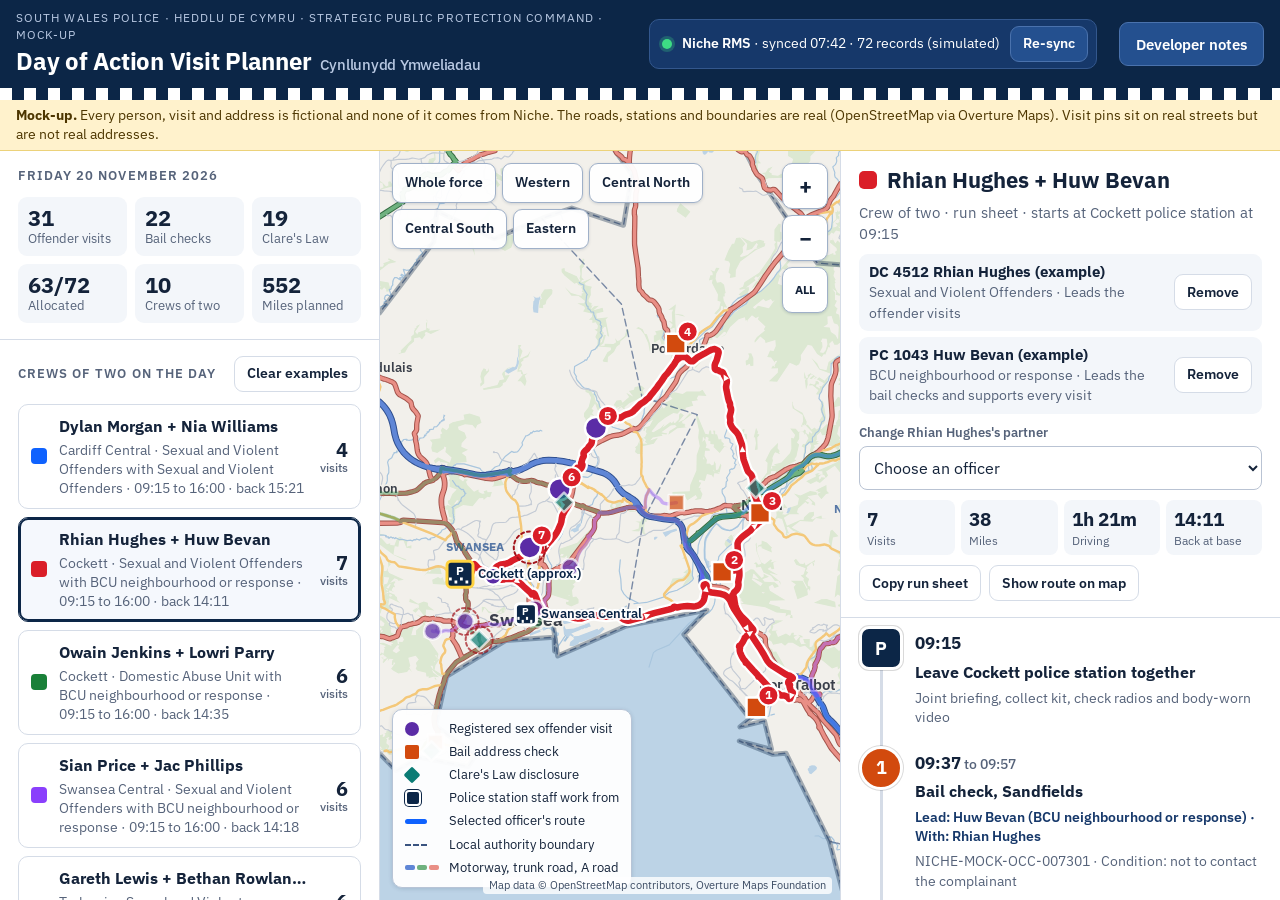
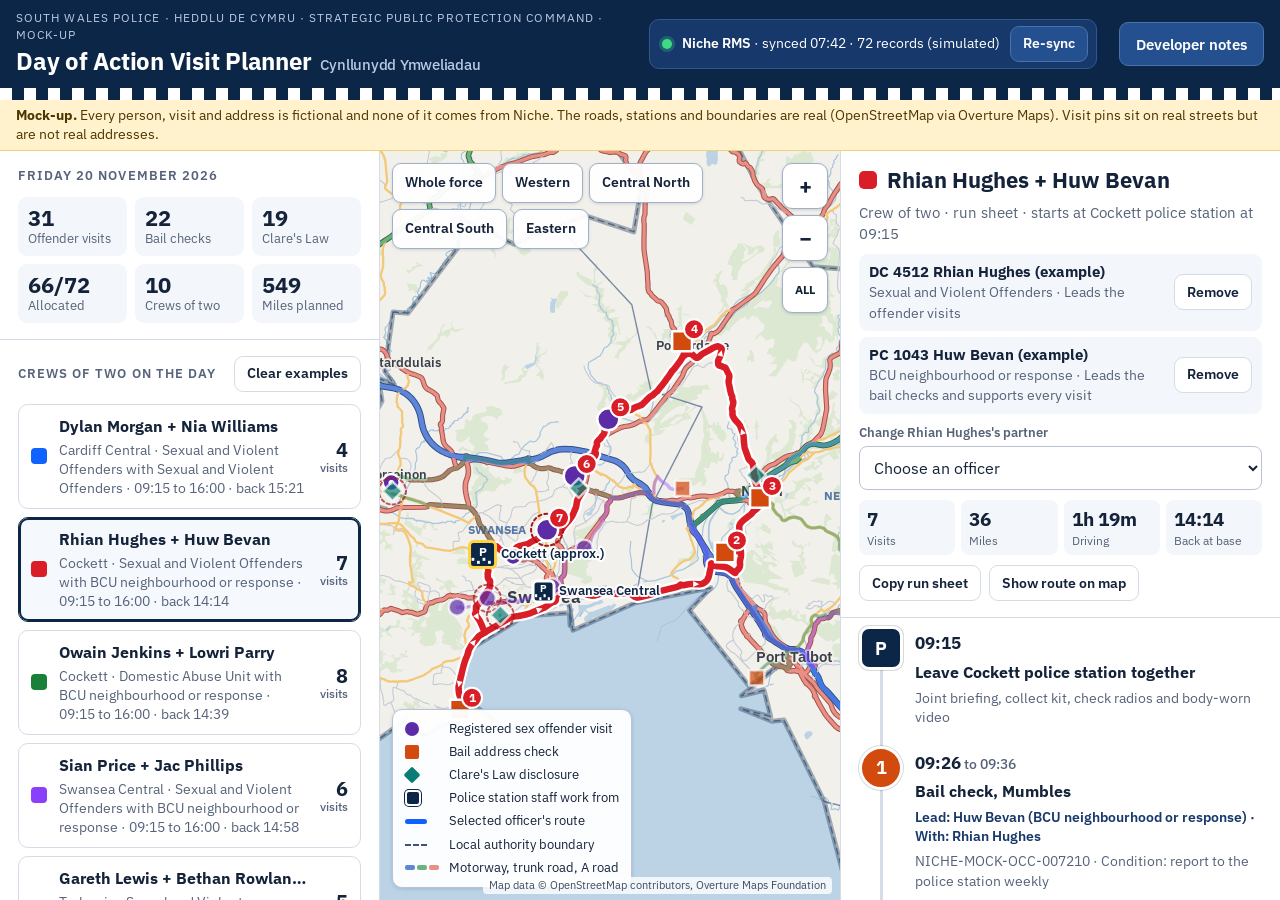
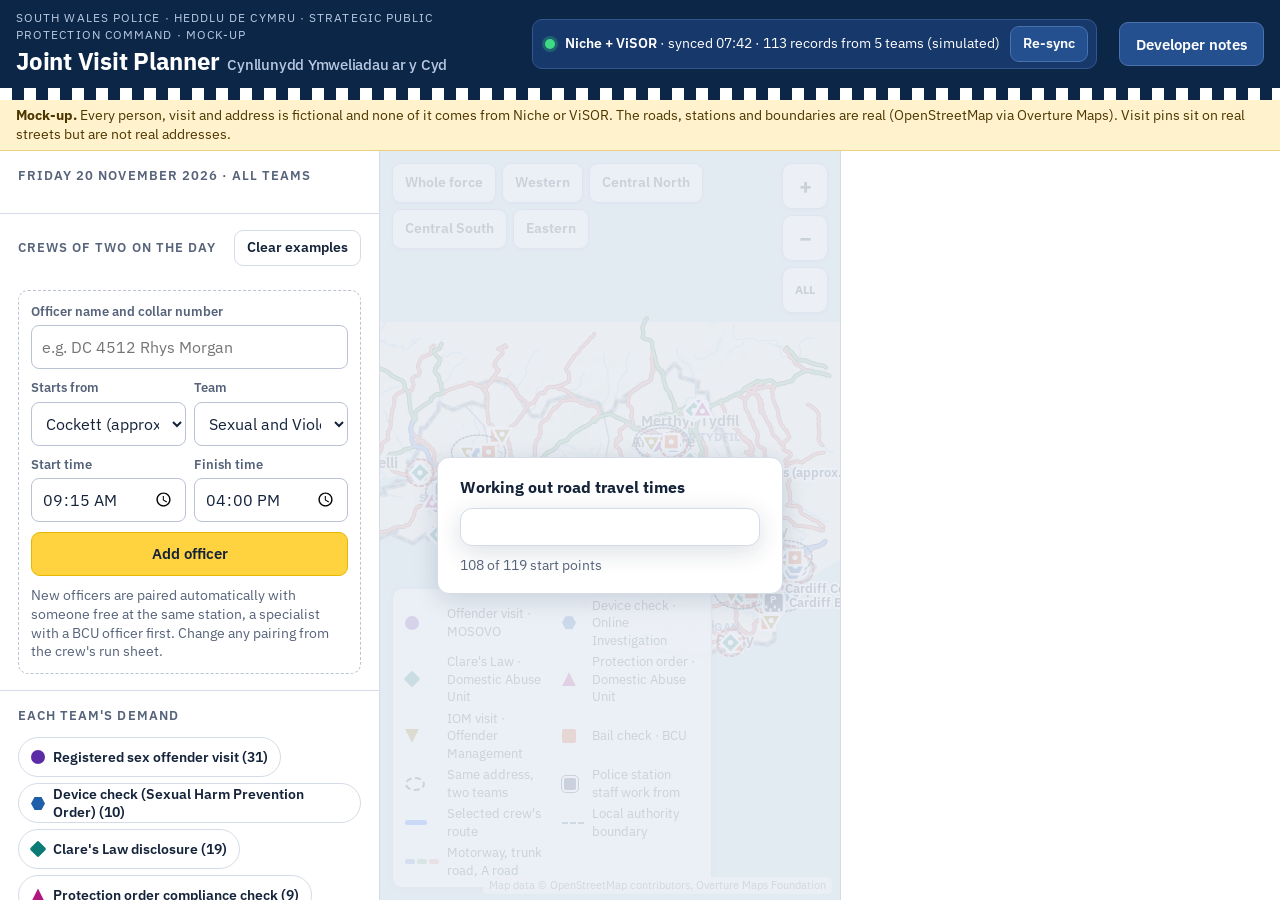
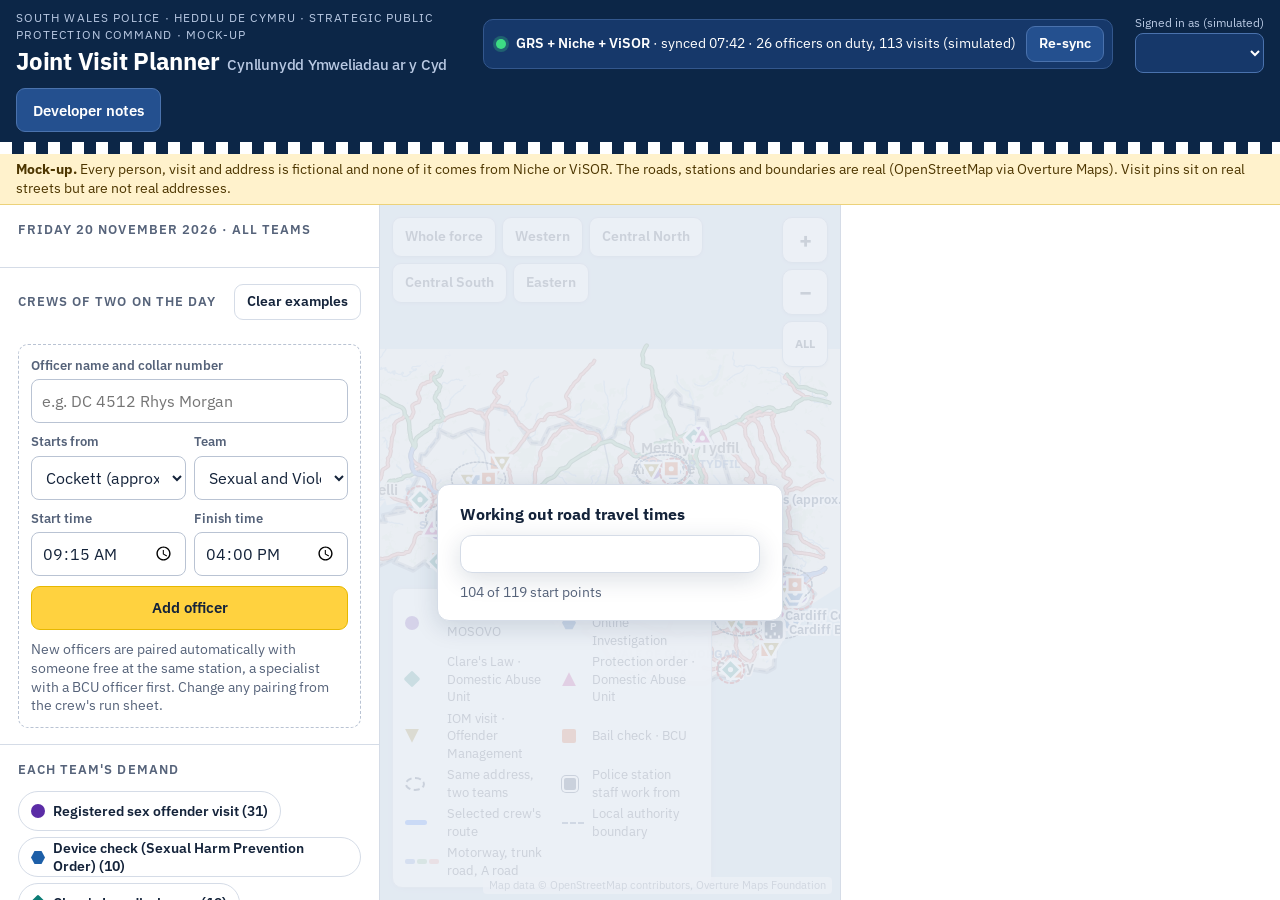
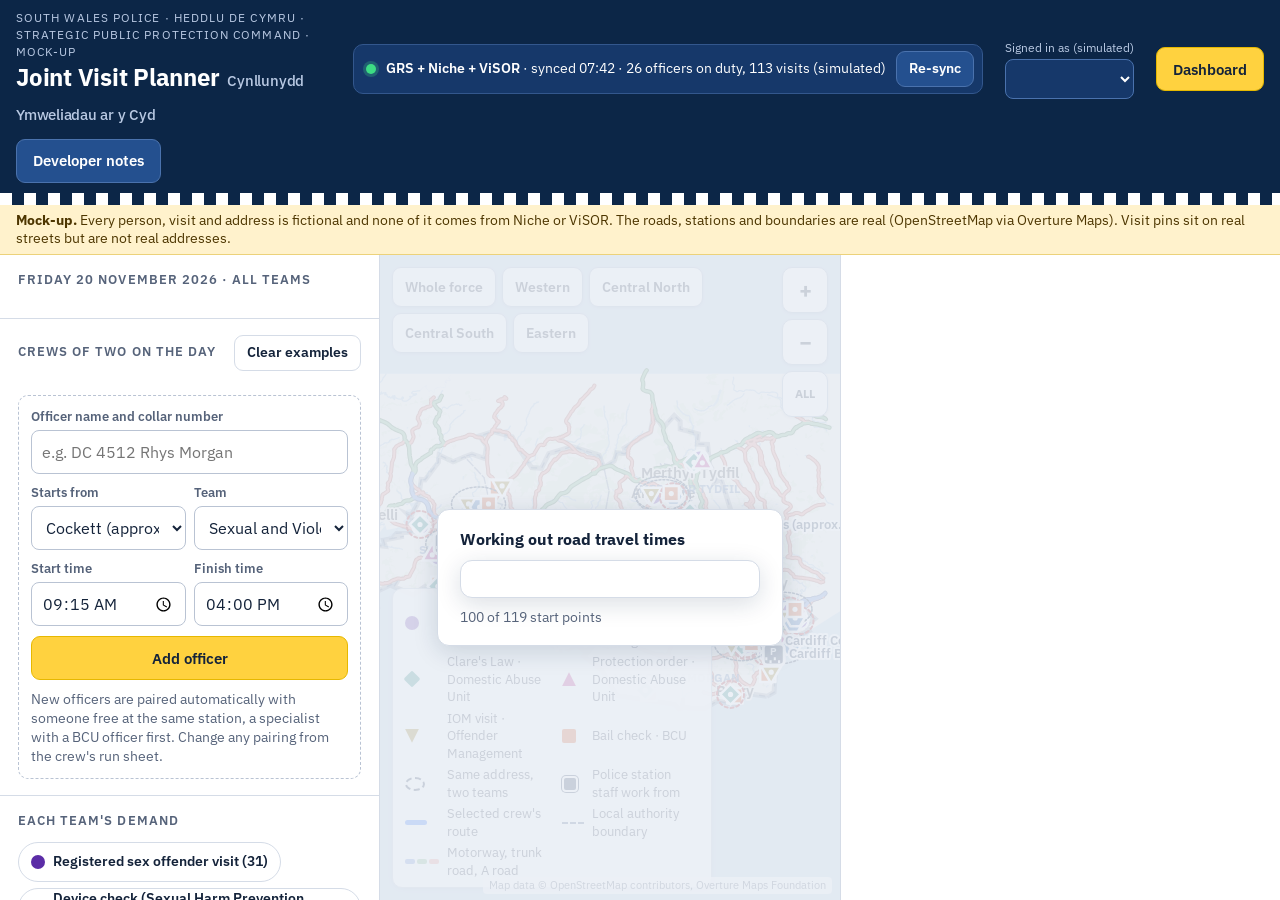
